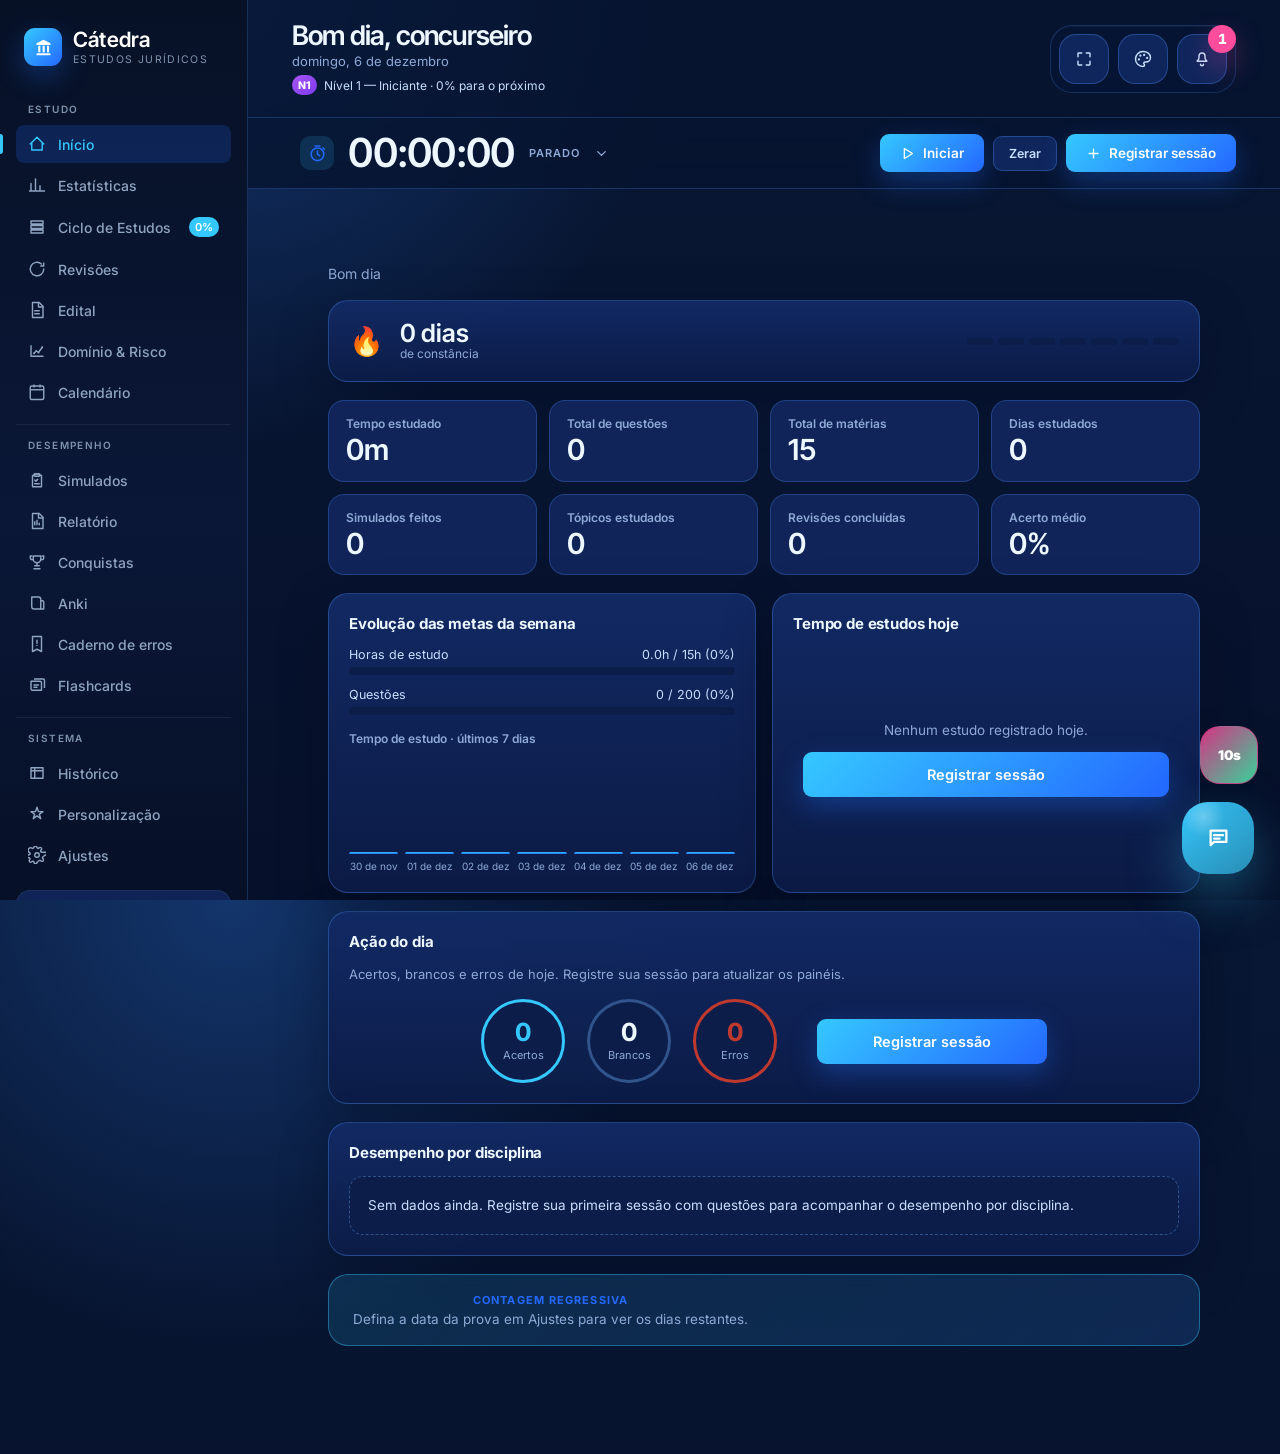
==== index.html @ c13c7d11 "Update index.html" ====
<!DOCTYPE html>
<html lang="pt-BR">
<head>
<meta charset="UTF-8">
<meta name="viewport" content="width=device-width, initial-scale=1.0">
<title>Cátedra · Plataforma de Estudos</title>
<link rel="preconnect" href="https://fonts.googleapis.com">
<link rel="preconnect" href="https://fonts.gstatic.com" crossorigin>
<link rel="stylesheet" href="https://fonts.googleapis.com/css2?family=Inter:ital,wght@0,400;0,500;0,600;0,700;1,400&family=Inter+Tight:ital,wght@0,500;0,600;0,700;1,500&display=swap">
  <style>
  /* ===== REDESIGN — paleta esmeralda + sidebar petróleo ===== */
:root{
  --emerald:#0c8a5b; --emerald-d:#0a7049; --emerald-soft:#e6f5ee; --emerald-ring:#bfe6d3;
  --primary:#0c8a5b; --primary-d:#0a7049; --primary-soft:#e6f5ee; --primary-ring:#bfe6d3;
  --accent:#d63384; --accent-soft:#fce4ef;
  --sidebar:#1a2332; --sidebar-2:#1f2c3f; --ink:#1a2332;
  --canvas:#f5f6f3; --surface:#ffffff; --surface-2:#fafaf8;
  --border:#e8e8e2; --border-2:#dcdcd4;
  --text:#14181f; --text-2:#4a5568; --text-3:#718096;
  --on-dark:#e8edf5; --on-dark-2:#8fa4c0; --on-dark-3:#7e93ae;
  --sh-sm:0 1px 3px rgba(14,20,30,.06),0 1px 2px rgba(14,20,30,.04);
  --sh-md:0 4px 12px rgba(14,20,30,.07),0 1px 4px rgba(14,20,30,.04);
  --sh-lg:0 8px 30px rgba(14,20,30,.09),0 2px 8px rgba(14,20,30,.05);
  --r:16px; --r-sm:12px; --r-xs:8px;
}
    :root{--emerald:#0c8a5b!important;--emerald-d:#0a7049!important;--emerald-soft:#e6f5ee!important;--emerald-ring:#bfe6d3!important;--sidebar:#1a2332!important;--sidebar-2:#1f2c3f!important;--ink:#1a2332!important;--canvas:#f5f6f3!important;--surface:#ffffff!important;--surface-2:#fafaf8!important;--border:#e8e8e2!important;--border-2:#dcdcd4!important;--text:#14181f!important;--text-2:#4a5568!important;--text-3:#718096!important;--on-dark:#e8edf5!important;--on-dark-2:#8fa4c0!important;--on-dark-3:#7e93ae!important;--topbar-bg:rgba(245,246,243,.92)!important;}
body{background:var(--canvas);}
.main{background:var(--canvas);}
.sidebar{background:#1a2332;background-image:radial-gradient(circle at 15% 0%,rgba(12,138,91,.14),transparent 50%);border-right:1px solid rgba(255,255,255,.05);width:252px;}
.topbar{background:rgba(245,246,243,.92);backdrop-filter:blur(16px);border-bottom:1px solid var(--border);padding:18px clamp(20px,3vw,40px);box-shadow:0 1px 0 rgba(0,0,0,.04);}
.greeting h2{font-size:clamp(18px,2.2vw,24px);color:var(--text);letter-spacing:-.02em;}
.greeting p{color:var(--text-3);font-size:12.5px;}
.dash-btn-pri,button[data-open-session],.btn-pri{background:linear-gradient(135deg,#0c8a5b,#0a7049);color:#fff;border:none;box-shadow:0 2px 8px rgba(12,138,91,.30);border-radius:10px;font-weight:600;transition:all .2s;}
.dash-btn-pri:hover,button[data-open-session]:hover{background:linear-gradient(135deg,#0a7049,#086038);box-shadow:0 4px 14px rgba(12,138,91,.40);transform:translateY(-1px);}
.nav-item.active{background:rgba(12,138,91,.18);color:#6ee8b4;}
.nav-item.active::before{background:#0c8a5b;}
.nav-item:hover{background:rgba(12,138,91,.12);color:#6ee8b4;}
.nav-badge{background:#0c8a5b;}
.kpis,.dash-kpis{display:grid;grid-template-columns:repeat(4,1fr);gap:12px;}
.kpi{background:#fff;border:1px solid var(--border);border-radius:14px;padding:18px 18px 16px;box-shadow:var(--sh-sm);transition:box-shadow .2s,transform .2s;position:relative;overflow:hidden;}
.kpi::before{content:'';position:absolute;top:0;left:0;right:0;height:3px;background:linear-gradient(90deg,#0c8a5b,#bfe6d3);border-radius:14px 14px 0 0;}
.kpi:hover{box-shadow:0 6px 20px rgba(14,20,30,.10);transform:translateY(-2px);}
.kpi .kc{color:#0c8a5b;background:#e6f5ee;border-radius:8px;padding:5px;width:30px;height:30px;}
.kpi .kv{font-size:28px;font-weight:700;color:var(--text);font-family:'Inter Tight',serif;line-height:1.1;margin-top:10px;}
.kpi .kl{font-size:11.5px;color:var(--text-3);margin-top:3px;font-weight:500;}
.dash-card{background:#fff;border:1px solid var(--border);border-radius:16px;box-shadow:var(--sh-sm);padding:22px;transition:box-shadow .2s;}
.dash-card:hover{box-shadow:0 4px 16px rgba(14,20,30,.09);}
.dash-h{font-size:14px;font-weight:600;color:var(--text);letter-spacing:-.01em;margin-bottom:14px;}
.dash-streak{background:linear-gradient(135deg,#0c8a5b 0%,#0a7049 100%);border:none;color:#fff;}
.strk-row{color:#fff;align-items:center;}
.strk-n{color:#fff;font-size:26px;font-family:'Inter Tight',serif;font-weight:600;}
.strk-l{color:rgba(255,255,255,.75);font-size:12px;}
.strk-fire{font-size:24px;}
.strk-dots i{background:rgba(255,255,255,.25);height:6px;border-radius:99px;}
.strk-dots i.on{background:#fff;}
.act-circ.ok,.act-circ.ok b{border-color:#0c8a5b;color:#0c8a5b;}
.act-circ.bad,.act-circ.bad b{border-color:#c53030;color:#c53030;}
.act-circ.neu,.act-circ.neu b{border-color:#718096;color:#718096;}
.exam-pill{background:#e6f5ee;color:#0a7049;border:1px solid #bfe6d3;font-weight:600;}
.icon-btn{border-radius:10px;border:1px solid var(--border);transition:all .15s;}
.icon-btn:hover{background:#e6f5ee;border-color:#bfe6d3;color:#0c8a5b;}
.perf-row{padding:12px 0;border-bottom:1px solid #f0f0ec;transition:background .15s;border-radius:8px;}
.perf-row:hover{background:var(--canvas);padding-left:8px;padding-right:8px;}
.perf-risk.ok{color:#0c8a5b;font-weight:600;background:#e6f5ee;padding:3px 8px;border-radius:6px;font-size:12px;}
.perf-risk.bad{color:#c53030;font-weight:600;background:#fff5f5;padding:3px 8px;border-radius:6px;font-size:12px;}
.perf-risk.neu{color:#b7791f;font-weight:600;background:#fffff0;padding:3px 8px;border-radius:6px;font-size:12px;}
.perf-head{font-size:10.5px;letter-spacing:.1em;text-transform:uppercase;color:var(--text-3);font-weight:600;padding:0 0 8px;border-bottom:2px solid var(--border);margin-bottom:4px;}
.dash-countdown{background:linear-gradient(135deg,#e6f5ee,#f0faf4);border:1px solid #bfe6d3;border-radius:16px;padding:20px 24px;}
.cd-days{font-family:'Inter Tight',serif;font-size:40px;font-weight:600;color:#0c8a5b;line-height:1;}
.cd-eyebrow{font-size:10px;letter-spacing:.14em;text-transform:uppercase;color:#0a7049;font-weight:600;}
.cd-lbl{color:var(--text-2);font-size:12px;}
.cd-exam{color:var(--text);font-size:14px;font-weight:600;margin-top:4px;}
.dash-hello h1{display:none;}
.dash-hello p{font-size:13px;color:var(--text-3);margin-bottom:4px;}
.dash-today button,.dash-action button{background:linear-gradient(135deg,#0c8a5b,#0a7049);color:#fff;border:none;border-radius:10px;font-weight:600;box-shadow:0 2px 8px rgba(12,138,91,.28);cursor:pointer;transition:all .2s;}
.dash-today button:hover,.dash-action button:hover{transform:translateY(-1px);box-shadow:0 5px 15px rgba(12,138,91,.38);}
.act-hint{font-size:12.5px;color:var(--text-3);margin-bottom:16px;line-height:1.5;}
.dash-root{display:flex;flex-direction:column;gap:16px;padding:clamp(16px,2.5vw,28px) clamp(16px,3vw,36px) 36px;max-width:1100px;}
.dash-central{display:grid;grid-template-columns:1fr 1fr;gap:16px;}
.brand-mark{background:linear-gradient(145deg,#0c8a5b,#0a7049);box-shadow:0 4px 16px rgba(12,138,91,.40);}
.rev.atrasado{border-left-color:#d97706;}
::selection{background:#bfe6d3;color:#0a7049;}
::-webkit-scrollbar{width:5px;height:5px;}
::-webkit-scrollbar-track{background:transparent;}
::-webkit-scrollbar-thumb{background:#dcdcd4;border-radius:99px;}
::-webkit-scrollbar-thumb:hover{background:#bfe6d3;}
*:focus-visible{outline:2px solid #0c8a5b;outline-offset:2px;}
@media(max-width:720px){.kpis,.dash-kpis{grid-template-columns:repeat(2,1fr);}.dash-central{grid-template-columns:1fr;}}
/* ===== fim do redesign ===== */
    </style>
<style>
  /* fontes carregadas via <link> no <head> (preconnect + display=swap) */
  /* === FIX: contraste de textos secundários (WCAG AA) === */
:root{ --text-3: #6a7079 !important; }
/* === fim do fix === */
  /* === FIX: separadores entre grupos da sidebar === */
.nav-label{
  margin-top: 10px;
  padding-top: 14px;
  border-top: 1px solid rgba(255,255,255,.07);
}
.nav-label:first-child{
  margin-top: 0;
  padding-top: 7px;
  border-top: none;          /* o primeiro grupo não precisa de linha acima */
}
/* === fim do fix === */
  /* === FIX: suavizar tom de "atrasado" (vermelho -> âmbar) === */
.rev.overdue{ border-left-color: var(--amber) !important; }
/* === fim do fix === */
/* === FIX: header responsivo (mobile) === */
@media (max-width: 820px){
  .topbar{ flex-wrap: wrap; gap: 12px; align-items: flex-start; }
  .greeting{ flex: 1 1 auto; min-width: 0; }
}
@media (max-width: 560px){
  .topbar{ padding: 14px 16px; }
  .greeting h2{ font-size: 20px; line-height: 1.15; }
  .greeting p{ font-size: 12px; }
  .topbar-actions{ width: 100%; justify-content: flex-start; gap: 8px; }
  #quick-log{ flex: 1 1 100%; justify-content: center; order: 5; }
}
/* === fim do fix === */
  /* === FIX: cards KPI em telas estreitas === */
@media (max-width: 420px){
  .kpis{ gap: 10px; }
  .kpi{ padding: 14px 14px; }
  .kpi .kv{ font-size: 24px; }            /* número não estoura mais a coluna */
  .kpi .kc{ width: 26px; height: 26px; margin-bottom: 9px; }
}
/* opcional: 1 coluna em telas mínimas, se preferir cards maiores */
@media (max-width: 340px){
  .kpis{ grid-template-columns: 1fr; }
}
/* === fim do fix === */
  /* === FIX: suavizar valores zerados nos cards de resumo === */
  .stat .sv[data-empty="true"], .kpi .kv[data-empty="true"]{ color: var(--text-3); font-weight: 500; }
  /* === fim do fix === */
  :root{
    --ink:#0e1116;
    --sidebar:#11151b;
    --sidebar-2:#171c24;
    --canvas:#f6f7f5;
    --surface:#ffffff;
    --surface-2:#fbfbfa;
    --border:#e9e9e4;
    --border-2:#deded6;
    --text:#16191e;
    --text-2:#5d6470;
    --text-3:#9aa0a8;
    --on-dark:#eef0f2;
    --on-dark-2:#9aa3b0;
    --on-dark-3:#8a93a3;
    --emerald:#0c8a5b;
    --emerald-d:#0a7049;
    --emerald-soft:#e6f5ee;
    --emerald-ring:#bfe6d3;
    --brass:#b08433;
    --brass-soft:#f6efe1;
    --amber:#c2790c;
    --amber-soft:#fbf1df;
    --red:#c0392f;
    --red-soft:#fbeceb;
    --purple:#6b4fbb;
    --purple-soft:#efeaf9;
    --topbar-bg:rgba(246,247,245,.82);
    --r:18px;--r-sm:12px;--r-xs:9px;
    --sh-sm:0 1px 2px rgba(16,22,30,.04),0 1px 3px rgba(16,22,30,.05);
    --sh-md:0 2px 6px rgba(16,22,30,.05),0 8px 24px rgba(16,22,30,.06);
    --sh-lg:0 4px 12px rgba(16,22,30,.06),0 18px 48px rgba(16,22,30,.10);
  }
  *{box-sizing:border-box;margin:0;padding:0;}
  html,body{height:100%;}
  body{
    font-family:'Inter',sans-serif;background:var(--canvas);color:var(--text);
    -webkit-font-smoothing:antialiased;text-rendering:optimizeLegibility;
    display:flex;min-height:100vh;transition:background .3s,color .3s;
  }
  .serif{font-family:'Inter Tight',serif;}
  ::selection{background:var(--emerald-ring);}

  /* ====== SIDEBAR ====== */
  .sidebar{
    width:248px;flex-shrink:0;background:var(--sidebar);color:var(--on-dark);
    display:flex;flex-direction:column;padding:22px 16px;position:sticky;top:0;height:100vh;
    background-image:radial-gradient(circle at 20% 0%,rgba(12,138,91,.10),transparent 45%);transition:background .3s;overflow-y:auto;
  }
  .brand{display:flex;align-items:center;gap:11px;padding:6px 8px 22px;}
  .brand-mark{width:38px;height:38px;border-radius:11px;background:linear-gradient(145deg,var(--emerald),var(--emerald-d));
    display:flex;align-items:center;justify-content:center;box-shadow:0 4px 14px rgba(12,138,91,.35);flex-shrink:0;}
  .brand-mark svg{width:21px;height:21px;}
  .brand-txt h1{font-family:'Inter Tight',serif;font-size:21px;font-weight:600;letter-spacing:.01em;line-height:1;color:#fff;}
  .brand-txt p{font-size:10.5px;color:var(--on-dark-3);letter-spacing:.13em;text-transform:uppercase;margin-top:3px;}

  .nav{display:flex;flex-direction:column;gap:3px;margin-top:8px;}
  .nav-label{font-size:10px;letter-spacing:.14em;text-transform:uppercase;color:var(--on-dark-3);padding:14px 12px 7px;font-weight:600;}
  .nav-item{display:flex;align-items:center;gap:12px;padding:10px 12px;border-radius:10px;color:var(--on-dark-2);
    font-size:14px;font-weight:500;cursor:pointer;transition:all .16s;border:none;background:none;font-family:inherit;text-align:left;width:100%;position:relative;}
  .nav-item svg{width:18px;height:18px;stroke-width:1.9;flex-shrink:0;}
  .nav-item:hover{background:var(--sidebar-2);color:var(--on-dark);}
  .nav-item.active{background:var(--sidebar-2);color:#fff;}
  .nav-item.active::before{content:"";position:absolute;left:-16px;top:9px;bottom:9px;width:3px;border-radius:0 3px 3px 0;background:var(--emerald);}
  .nav-badge{margin-left:auto;background:var(--emerald);color:#fff;font-size:11px;font-weight:600;min-width:20px;height:20px;border-radius:99px;display:flex;align-items:center;justify-content:center;padding:0 6px;}

  .side-foot{margin-top:auto;padding-top:16px;}
  .streak-card{background:var(--sidebar-2);border:1px solid rgba(255,255,255,.06);border-radius:14px;padding:14px 15px;}
  .streak-card .row{display:flex;align-items:center;gap:9px;}
  .streak-card .fire{font-size:19px;}
  .streak-card .n{font-family:'Inter Tight',serif;font-size:26px;font-weight:600;line-height:1;color:#fff;}
  .streak-card .lbl{font-size:11px;color:var(--on-dark-2);margin-top:1px;}
  .streak-dots{display:flex;gap:4px;margin-top:11px;}
  .streak-dots i{flex:1;height:5px;border-radius:99px;background:rgba(255,255,255,.10);}
  .streak-dots i.on{background:var(--emerald);}

  /* ====== MAIN ====== */
  .main{flex:1;min-width:0;display:flex;flex-direction:column;}
  .topbar{display:flex;align-items:center;justify-content:space-between;gap:18px;
    padding:22px clamp(20px,3.5vw,44px);position:sticky;top:0;z-index:20;
    background:var(--topbar-bg);backdrop-filter:blur(12px);border-bottom:1px solid var(--border);transition:background .3s;}
  .greeting h2{font-family:'Inter Tight',serif;font-size:clamp(20px,2.6vw,27px);font-weight:600;letter-spacing:-.01em;line-height:1.05;}
  .greeting p{font-size:13px;color:var(--text-3);margin-top:3px;}
  .topbar-actions{display:flex;gap:9px;align-items:center;flex-wrap:wrap;justify-content:flex-end;}
  .exam-pill{font-size:12px;font-weight:600;background:var(--emerald-soft);color:var(--emerald-d);padding:8px 13px;border-radius:99px;border:1px solid var(--emerald-ring);white-space:nowrap;}
  .icon-btn{background:var(--surface);border:1px solid var(--border-2);color:var(--text-2);width:38px;height:38px;border-radius:11px;display:flex;align-items:center;justify-content:center;}
  .icon-btn:hover{color:var(--text);border-color:var(--text-3);}
  .icon-btn svg{width:18px;height:18px;stroke-width:1.9;}
  .menu-btn{display:none;}

  .content{padding:clamp(20px,3.5vw,44px);max-width:1240px;width:100%;}
  .view{display:none;animation:rise .4s cubic-bezier(.2,.7,.3,1);}
  .view.active{display:block;}
  @keyframes rise{from{opacity:0;transform:translateY(10px);}to{opacity:1;transform:none;}}

  /* cards */
  .card{background:var(--surface);border:1px solid var(--border);border-radius:var(--r);padding:22px;box-shadow:var(--sh-sm);transition:background .3s,border-color .3s;}
  .card-h{display:flex;align-items:center;justify-content:space-between;gap:12px;margin-bottom:18px;}
  .card-h h3{font-size:14px;font-weight:600;letter-spacing:-.01em;display:flex;align-items:center;gap:9px;}
  .card-h .ico{width:26px;height:26px;border-radius:8px;background:var(--emerald-soft);color:var(--emerald-d);display:flex;align-items:center;justify-content:center;flex-shrink:0;}
  .card-h .ico svg{width:15px;height:15px;stroke-width:2;}
  .card-h .hint{font-size:12px;color:var(--text-3);}

  .grid{display:grid;gap:16px;}
  .g-hero{grid-template-columns:1.15fr .85fr;}
  .g-2{grid-template-columns:1fr 1fr;}
  .g-3{grid-template-columns:repeat(3,1fr);}
  @media(max-width:880px){.g-hero,.g-2,.g-3{grid-template-columns:1fr;}}

  /* hero stat strip */
  .kpis{display:grid;grid-template-columns:repeat(auto-fit,minmax(160px,1fr));gap:13px;margin-bottom:16px;}
  @media(max-width:760px){.kpis{grid-template-columns:1fr 1fr;}}
  .kpi{background:var(--surface);border:1px solid var(--border);border-radius:var(--r);padding:18px 19px;box-shadow:var(--sh-sm);position:relative;overflow:hidden;transition:background .3s,border-color .3s;}
  .kpi::after{content:"";position:absolute;right:-22px;top:-22px;width:70px;height:70px;border-radius:50%;background:var(--accent-bg,var(--emerald-soft));opacity:.5;}
  .kpi .kc{width:30px;height:30px;border-radius:9px;display:flex;align-items:center;justify-content:center;margin-bottom:12px;position:relative;z-index:1;}
  .kpi .kc svg{width:16px;height:16px;stroke-width:2;}
  .kpi .kv{font-family:'Inter Tight',serif;font-size:30px;font-weight:600;letter-spacing:-.01em;line-height:1;position:relative;z-index:1;}
  .kpi .kl{font-size:12.5px;color:var(--text-3);margin-top:6px;position:relative;z-index:1;}

  /* countdown */
  .countdown{display:flex;align-items:center;gap:20px;}
  .cd-num{font-family:'Inter Tight',serif;font-size:58px;font-weight:600;line-height:1;letter-spacing:-.02em;color:var(--emerald-d);}
  .cd-meta .l{font-size:11px;text-transform:uppercase;letter-spacing:.08em;color:var(--text-3);}
  .cd-meta .n2{font-size:17px;font-weight:600;margin-top:3px;}
  .cd-meta .d2{font-size:12.5px;color:var(--text-3);margin-top:2px;}

  /* weekly goals */
  .goal{margin-bottom:17px;}
  .goal:last-child{margin-bottom:2px;}
  .goal .gh{display:flex;justify-content:space-between;align-items:baseline;font-size:12.5px;margin-bottom:8px;}
  .goal .gh .gl{color:var(--text-2);font-weight:600;}
  .goal .gh .gv{color:var(--text-3);font-variant-numeric:tabular-nums;}
  .goal .gbar{height:10px;border-radius:99px;background:var(--surface-2);border:1px solid var(--border);overflow:hidden;}
  .goal .gbar i{display:block;height:100%;border-radius:99px;transition:width .6s cubic-bezier(.3,.8,.3,1);}

  /* heatmap */
  .heatmap{display:flex;flex-wrap:wrap;gap:4px;}
  .heatmap i{width:14px;height:14px;border-radius:3px;border:1px solid var(--border);display:block;}
  .heat-legend{display:flex;align-items:center;gap:6px;justify-content:flex-end;margin-top:13px;font-size:11px;color:var(--text-3);}
  .heat-legend i{width:12px;height:12px;border-radius:3px;border:1px solid var(--border);display:inline-block;}

  /* progress ring */
  .ring-card{display:flex;flex-direction:column;align-items:center;justify-content:center;text-align:center;}
  .ring-wrap{position:relative;width:168px;height:168px;margin:6px 0 4px;}
  .ring-wrap svg{transform:rotate(-90deg);}
  .ring-bg{stroke:var(--border-2);}
  .ring-fg{stroke:url(#ringgrad);stroke-linecap:round;transition:stroke-dashoffset .7s cubic-bezier(.3,.8,.3,1);}
  .ring-mid{position:absolute;inset:0;display:flex;flex-direction:column;align-items:center;justify-content:center;}
  .ring-mid .big{font-family:'Inter Tight',serif;font-size:42px;font-weight:600;line-height:1;letter-spacing:-.02em;}
  .ring-mid .sm{font-size:11.5px;color:var(--text-3);text-transform:uppercase;letter-spacing:.08em;margin-top:4px;}
  .ring-cap{font-size:13px;color:var(--text-2);margin-top:4px;}
  .ring-cap b{color:var(--emerald-d);font-weight:600;}

  /* mini blocks (dashboard) */
  .mini-blk{display:flex;align-items:center;gap:11px;padding:10px 0;border-bottom:1px solid var(--border);}
  .mini-blk:last-child{border-bottom:none;}
  .mini-dot{width:22px;height:22px;border-radius:7px;border:1.6px solid var(--border-2);flex-shrink:0;display:flex;align-items:center;justify-content:center;cursor:pointer;transition:all .16s;}
  .mini-dot.on{background:var(--emerald);border-color:var(--emerald);}
  .mini-dot svg{width:11px;height:11px;stroke:#fff;stroke-width:3;fill:none;stroke-dasharray:18;stroke-dashoffset:18;transition:stroke-dashoffset .25s;}
  .mini-dot.on svg{stroke-dashoffset:0;}
  .mini-tx{flex:1;min-width:0;}
  .mini-tx .t{font-size:13.5px;font-weight:600;}
  .mini-blk.on .mini-tx .t{color:var(--text-3);}
  .mini-tx .s{font-size:11.5px;color:var(--text-3);}
  .mini-tag{font-size:10px;font-weight:600;color:var(--text-3);background:var(--surface-2);border:1px solid var(--border);padding:2px 8px;border-radius:99px;flex-shrink:0;}

  /* week selector */
  .week{display:flex;gap:7px;margin-bottom:18px;}
  .day{flex:1;border:1px solid var(--border);background:var(--surface);border-radius:var(--r-sm);padding:13px 6px 10px;cursor:pointer;transition:all .18s;text-align:center;position:relative;box-shadow:var(--sh-sm);}
  .day:hover{border-color:var(--border-2);transform:translateY(-2px);box-shadow:var(--sh-md);}
  .day.active{background:var(--ink);border-color:var(--ink);box-shadow:var(--sh-md);}
  .day.active .dn{color:#fff;}.day.active .dd{color:rgba(255,255,255,.55);}
  .dn{font-size:13px;font-weight:700;}
  .dd{font-size:10px;color:var(--text-3);margin-top:2px;font-weight:500;}
  .dbar{height:3px;border-radius:99px;background:var(--border);margin-top:9px;overflow:hidden;}
  .dbar i{display:block;height:100%;width:0;background:var(--emerald);transition:width .5s;}
  .day.active .dbar{background:rgba(255,255,255,.2);}
  .day.done::after{content:"";position:absolute;top:8px;right:8px;width:6px;height:6px;border-radius:99px;background:var(--emerald);}

  /* full blocks */
  .blk{display:flex;align-items:center;gap:14px;background:var(--surface);border:1px solid var(--border);border-radius:var(--r-sm);padding:15px 18px;margin-bottom:9px;cursor:pointer;transition:all .18s;box-shadow:var(--sh-sm);}
  .blk:hover{border-color:var(--border-2);transform:translateX(3px);}
  .blk.on{background:var(--emerald-soft);border-color:var(--emerald-ring);}
  .blk.feat{border-color:var(--emerald);box-shadow:0 0 0 1px var(--emerald),var(--sh-sm);}
  .blk.feat.on{box-shadow:var(--sh-sm);border-color:var(--emerald-ring);}
  .cbox{flex-shrink:0;width:24px;height:24px;border-radius:8px;border:1.7px solid var(--border-2);background:var(--canvas);display:flex;align-items:center;justify-content:center;transition:all .18s;}
  .blk.on .cbox{background:var(--emerald);border-color:var(--emerald);}
  .cbox svg{width:13px;height:13px;stroke:#fff;stroke-width:3;fill:none;stroke-linecap:round;stroke-linejoin:round;stroke-dasharray:18;stroke-dashoffset:18;transition:stroke-dashoffset .25s;}
  .blk.on .cbox svg{stroke-dashoffset:0;}
  .blk-m{flex:1;min-width:0;}
  .blk-top{display:flex;align-items:center;gap:8px;}
  .blk-tag{font-size:10.5px;font-weight:600;color:var(--text-3);letter-spacing:.02em;}
  .blk-badge{font-size:9.5px;font-weight:700;color:var(--emerald-d);background:var(--emerald-soft);padding:2px 7px;border-radius:6px;letter-spacing:.03em;text-transform:uppercase;}
  .blk-t{font-size:15px;font-weight:600;letter-spacing:-.01em;margin-top:2px;}
  .blk.on .blk-t{color:var(--emerald-d);}
  .blk-d{font-size:12.5px;color:var(--text-3);margin-top:1px;}

  .sec-label{display:flex;align-items:center;gap:11px;margin:22px 2px 13px;}
  .sec-label span{font-size:11px;font-weight:700;color:var(--text-3);text-transform:uppercase;letter-spacing:.1em;}
  .sec-label .rule{flex:1;height:1px;background:var(--border);}

  /* timer */
  .timer-display{font-family:'Inter Tight',serif;font-size:clamp(48px,8vw,76px);font-weight:500;letter-spacing:-.02em;line-height:1;font-variant-numeric:tabular-nums;text-align:center;margin:8px 0 4px;}
  .timer-state{text-align:center;font-size:12px;color:var(--text-3);text-transform:uppercase;letter-spacing:.1em;margin-bottom:22px;}
  .timer-btns{display:flex;gap:10px;justify-content:center;}

  /* form */
  .form-grid{display:grid;grid-template-columns:1fr 1fr;gap:13px;}
  @media(max-width:560px){.form-grid{grid-template-columns:1fr;}}
  .field label{display:block;font-size:11px;font-weight:600;color:var(--text-3);margin-bottom:6px;text-transform:uppercase;letter-spacing:.05em;}
  .field input,.field select{width:100%;font-family:inherit;font-size:14px;color:var(--text);background:var(--surface-2);border:1px solid var(--border-2);border-radius:10px;padding:11px 13px;transition:all .16s;}
  .field input:focus,.field select:focus{outline:none;border-color:var(--emerald);background:var(--surface);box-shadow:0 0 0 3px var(--emerald-soft);}

  /* buttons */
  button{font-family:inherit;cursor:pointer;transition:all .16s;font-weight:600;}
  .btn{background:var(--emerald);color:#fff;border:none;padding:11px 20px;border-radius:11px;font-size:13.5px;box-shadow:0 2px 8px rgba(12,138,91,.25);display:inline-flex;align-items:center;gap:8px;}
  .btn:hover{background:var(--emerald-d);transform:translateY(-1px);box-shadow:0 4px 14px rgba(12,138,91,.32);}
  .btn:disabled{background:var(--border-2);color:var(--text-3);cursor:not-allowed;box-shadow:none;transform:none;}
  .btn svg{width:15px;height:15px;stroke-width:2.2;}
  .btn-ghost{background:var(--surface);color:var(--text-2);border:1px solid var(--border-2);padding:11px 18px;border-radius:11px;font-size:13.5px;}
  .btn-ghost:hover{color:var(--text);border-color:var(--text-3);background:var(--surface-2);}
  .btn-dark{background:var(--ink);color:#fff;border:none;padding:11px 20px;border-radius:11px;font-size:13.5px;}
  .btn-dark:hover{transform:translateY(-1px);box-shadow:var(--sh-md);}
  .btn-sm{padding:9px 15px;font-size:12.5px;}

  /* revisions */
  .rev{display:flex;align-items:center;gap:14px;background:var(--surface);border:1px solid var(--border);border-radius:var(--r-sm);padding:14px 17px;margin-bottom:9px;box-shadow:var(--sh-sm);transition:all .16s;}
  .rev.overdue{border-left:3px solid var(--red);}
  .rev.today{border-left:3px solid var(--amber);}
  .rev.done{opacity:.45;}
  .rev-m{flex:1;min-width:0;}
  .rev-t{font-size:14px;font-weight:600;}
  .rev-s{font-size:12px;color:var(--text-3);margin-top:1px;}
  .chip{font-size:10px;font-weight:700;padding:3px 9px;border-radius:99px;flex-shrink:0;text-transform:uppercase;letter-spacing:.04em;}
  .chip.red{background:var(--red-soft);color:var(--red);}
  .chip.amber{background:var(--amber-soft);color:var(--amber);}
  .chip.gray{background:var(--surface-2);color:var(--text-3);border:1px solid var(--border);}
  .rev .do{background:var(--emerald);color:#fff;border:none;border-radius:9px;padding:8px 14px;font-size:12.5px;flex-shrink:0;}
  .rev .do:hover{background:var(--emerald-d);}

  /* charts */
  .barrow{display:flex;align-items:center;gap:12px;margin-bottom:11px;}
  .barrow .bl{font-size:12.5px;color:var(--text-2);width:135px;flex-shrink:0;white-space:nowrap;overflow:hidden;text-overflow:ellipsis;}
  .barrow .bt{flex:1;height:24px;background:var(--surface-2);border-radius:7px;overflow:hidden;border:1px solid var(--border);}
  .barrow .bt i{display:block;height:100%;border-radius:7px;transition:width .6s cubic-bezier(.3,.8,.3,1);}
  .barrow .bv{font-size:12.5px;font-weight:600;color:var(--text-2);width:58px;text-align:right;flex-shrink:0;font-variant-numeric:tabular-nums;}
  .area-chart{width:100%;height:170px;}

  /* table */
  .htable{width:100%;border-collapse:collapse;font-size:13px;}
  .htable th{text-align:left;font-size:10.5px;font-weight:600;color:var(--text-3);text-transform:uppercase;letter-spacing:.05em;padding:10px 12px;border-bottom:1px solid var(--border-2);}
  .htable td{padding:12px;border-bottom:1px solid var(--border);color:var(--text-2);}
  .htable tr:hover td{background:var(--surface-2);}
  .htable .del{color:var(--red);cursor:pointer;font-weight:600;font-size:12px;border:none;background:none;}
  .htable .num{font-variant-numeric:tabular-nums;}
  .htable .muted td{opacity:.5;}
  .pill-cat{font-size:11px;font-weight:600;padding:2px 9px;border-radius:99px;}

  /* edit mode */
  .edit-row{display:flex;align-items:center;gap:11px;background:var(--surface);border:1px dashed var(--border-2);border-radius:var(--r-sm);padding:11px 14px;margin-bottom:9px;animation:rise .25s ease;}
  .edit-row .ef{flex:1;display:flex;flex-direction:column;gap:6px;min-width:0;}
  .edit-row input{font-family:inherit;border:1px solid transparent;background:var(--surface-2);border-radius:8px;padding:8px 10px;font-size:14px;color:var(--text);transition:all .15s;width:100%;}
  .edit-row input:focus{outline:none;border-color:var(--emerald);background:var(--surface);box-shadow:0 0 0 3px var(--emerald-soft);}
  .edit-row .et{font-weight:600;}
  .edit-row .ed{font-size:12.5px;color:var(--text-2);}
  .edit-row .grip{color:var(--text-3);flex-shrink:0;font-size:15px;cursor:default;}
  .rm-blk{flex-shrink:0;width:32px;height:32px;border-radius:8px;border:1px solid var(--border-2);background:var(--surface);color:var(--red);font-size:14px;display:flex;align-items:center;justify-content:center;}
  .rm-blk:hover{background:var(--red-soft);border-color:var(--red);}
  .add-blk{width:100%;border:1px dashed var(--border-2);background:var(--surface-2);color:var(--text-2);border-radius:var(--r-sm);padding:12px;font-size:13px;margin-bottom:9px;transition:all .15s;display:flex;align-items:center;justify-content:center;gap:7px;}
  .add-blk:hover{border-color:var(--emerald);color:var(--emerald-d);background:var(--emerald-soft);}
  .btn-ghost.editing{border-color:var(--emerald);color:var(--emerald-d);background:var(--emerald-soft);}
  .edit-note{font-size:12px;color:var(--text-3);margin:2px 2px 12px;display:flex;align-items:center;gap:7px;}

  /* fila rotativa */
  .q-item{display:flex;align-items:center;gap:12px;background:var(--surface-2);border:1px dashed var(--border-2);border-radius:var(--r-sm);padding:10px 15px;margin-bottom:7px;opacity:.88;transition:all .18s;animation:rise .25s ease;}
  .q-item.next{border-style:solid;border-color:var(--emerald);background:var(--emerald-soft);opacity:1;}
  .q-num{width:22px;height:22px;border-radius:50%;background:var(--surface);border:1px solid var(--border-2);font-size:11px;font-weight:700;color:var(--text-3);display:flex;align-items:center;justify-content:center;flex-shrink:0;}
  .q-item.next .q-num{background:var(--emerald);color:#fff;border-color:var(--emerald);}
  .q-tx{min-width:0;flex:1;}
  .q-tx .t{font-size:13.5px;font-weight:600;color:var(--text);}
  .q-tx .s{font-size:11px;color:var(--text-3);margin-top:1px;}
  .q-chip{flex-shrink:0;font-size:9.5px;font-weight:700;text-transform:uppercase;letter-spacing:.04em;color:var(--emerald-d);background:var(--surface);border:1px solid var(--emerald);padding:2px 8px;border-radius:99px;}
  .q-mv{flex-shrink:0;width:26px;height:26px;border-radius:7px;border:1px solid var(--border-2);background:var(--surface);color:var(--text-2);font-size:12px;display:flex;align-items:center;justify-content:center;cursor:pointer;}
  .q-mv:hover{border-color:var(--emerald);color:var(--emerald-d);}
  .dt-item{display:flex;align-items:center;gap:11px;padding:8px 4px;border-bottom:1px solid var(--border);font-size:13px;color:var(--text-3);}
  .dt-item:last-child{border-bottom:none;}
  .dt-item .t{flex:1;min-width:0;color:var(--text-3);}
  .dt-undo{flex-shrink:0;font-size:11px;font-weight:600;color:var(--text-2);background:var(--surface-2);border:1px solid var(--border-2);border-radius:7px;padding:3px 9px;cursor:pointer;}
  .dt-undo:hover{border-color:var(--amber);color:var(--amber);}
  .rot-toggle{flex-shrink:0;font-size:10px;font-weight:700;letter-spacing:.03em;border-radius:7px;padding:5px 8px;border:1px solid var(--border-2);background:var(--surface);color:var(--text-3);cursor:pointer;}
  .rot-toggle.on{border-color:var(--emerald);color:var(--emerald-d);background:var(--emerald-soft);}
  .blk.rot-out{opacity:0;transform:translateX(26px);transition:all .45s ease;}
  /* subchecks por tarefa */
  .blk-subs{margin-top:9px;display:flex;flex-direction:column;gap:3px;}
  .sub-chk{display:flex;align-items:center;gap:8px;font-size:12.5px;color:var(--text-2);cursor:pointer;padding:2px 0;}
  .sub-chk input{accent-color:var(--emerald);width:14px;height:14px;cursor:pointer;flex-shrink:0;margin:0;}
  .sub-chk.on span{color:var(--text-3);}
  .blk-sub-prog{font-size:10px;font-weight:700;color:var(--text-3);text-transform:uppercase;letter-spacing:.06em;margin-top:3px;}
  /* anotação por tarefa */
  .blk-extra{margin-top:8px;display:flex;gap:7px;align-items:center;}
  .blk-note-btn{font-size:11px;font-weight:600;color:var(--text-3);background:var(--surface-2);border:1px solid var(--border-2);border-radius:7px;padding:4px 9px;cursor:pointer;}
  .blk-note-btn.has{color:var(--emerald-d);border-color:var(--emerald);background:var(--emerald-soft);}
  .blk-note{margin-top:8px;}
  .blk-note textarea{width:100%;min-height:62px;font-family:inherit;font-size:12.5px;color:var(--text);background:var(--surface-2);border:1px solid var(--border-2);border-radius:9px;padding:9px 10px;resize:vertical;}
  .blk-note textarea:focus{outline:none;border-color:var(--emerald);box-shadow:0 0 0 3px var(--emerald-soft);}
  .blk-note-actions{display:flex;gap:7px;flex-wrap:wrap;margin-top:7px;}
  .blk-note-actions button{font-size:11px;font-weight:600;border-radius:7px;padding:5px 10px;border:1px solid var(--border-2);background:var(--surface);color:var(--text-2);cursor:pointer;}
  .blk-note-actions button:hover{border-color:var(--emerald);color:var(--emerald-d);}
  .edit-row input.inv{border-color:var(--red)!important;box-shadow:0 0 0 3px var(--red-soft)!important;}
  /* cadastro inteligente */
  .atv-days{display:flex;gap:6px;flex-wrap:wrap;}
  .day-tgl{width:44px;padding:7px 0;border-radius:8px;border:1px solid var(--border-2);background:var(--surface);color:var(--text-2);font-size:11.5px;font-weight:600;cursor:pointer;text-align:center;}
  .day-tgl.on{border-color:var(--emerald);background:var(--emerald-soft);color:var(--emerald-d);}
  .blk-badge.pri-high{color:var(--red);background:var(--red-soft);}
  .blk-badge.pri-medium{color:var(--amber);background:var(--amber-soft);}
  .blk-badge.pri-low{color:var(--text-3);background:var(--surface-2);}
  .field select,.field textarea{width:100%;font-family:inherit;font-size:13.5px;color:var(--text);background:var(--surface-2);border:1px solid var(--border-2);border-radius:8px;padding:9px 10px;}
  /* ===== layout Fase 1 · "Hoje" ===== */
  .hoje-head{display:flex;align-items:flex-end;justify-content:space-between;gap:20px;margin-bottom:18px;flex-wrap:wrap;}
  .hoje-title{font-size:30px;font-weight:700;letter-spacing:-.03em;line-height:1;}
  .hoje-date{font-size:13px;color:var(--text-3);margin-top:5px;text-transform:capitalize;}
  .hoje-prog{flex:1;max-width:320px;min-width:200px;}
  .hoje-count{font-size:13px;font-weight:600;color:var(--text-2);margin-bottom:6px;text-align:right;}
  .hoje-bar{height:7px;border-radius:99px;background:var(--surface-2);border:1px solid var(--border);overflow:hidden;}
  .hoje-bar i{display:block;height:100%;background:var(--emerald);border-radius:99px;transition:width .35s ease;}
  .hoje-pct{display:block;text-align:right;margin-top:5px;}
  .cycle-now{position:relative;margin-bottom:4px;}
  .cycle-now-tag{position:absolute;top:-8px;left:14px;z-index:1;font-size:9.5px;font-weight:800;letter-spacing:.09em;color:#fff;background:var(--emerald);padding:2px 9px;border-radius:99px;}
  .cycle-now .blk{border:1.5px solid var(--emerald)!important;padding-top:20px;}
  .cycle-next{display:flex;align-items:center;gap:10px;padding:10px 15px;margin-bottom:10px;border:1px dashed var(--border-2);border-radius:var(--r-sm);background:var(--surface-2);}
  .cycle-next .nx-lab{font-size:9.5px;font-weight:800;letter-spacing:.09em;text-transform:uppercase;color:var(--text-3);flex-shrink:0;}
  .cycle-next .nx-t{font-size:13px;font-weight:600;color:var(--text-2);min-width:0;}
  .cycle-done-btn{width:100%;justify-content:center;padding:13px!important;font-size:14px!important;margin-bottom:12px;}
  .q-details{margin-bottom:10px;}
  .q-details summary{cursor:pointer;font-size:12px;font-weight:700;color:var(--text-3);text-transform:uppercase;letter-spacing:.07em;padding:8px 2px;list-style:none;}
  .q-details summary::before{content:'▸ ';}
  .q-details[open] summary::before{content:'▾ ';}
  /* fase 2 · edital verticalizado */
  .cfg-tgl{display:flex;align-items:center;gap:8px;font-size:13px;font-weight:600;color:var(--text-2);cursor:pointer;}
  .cfg-tgl input{accent-color:var(--emerald);width:15px;height:15px;cursor:pointer;}
  .st-chip{flex-shrink:0;font-size:10px;font-weight:700;text-transform:uppercase;letter-spacing:.04em;border:none;border-radius:99px;padding:3px 10px;cursor:pointer;}
  .ted{flex-shrink:0;border:none;background:none;cursor:pointer;font-size:13px;opacity:.55;}
  .ted:hover{opacity:1;}
  .topic-edit-panel{flex-basis:100%;display:flex;gap:8px;flex-wrap:wrap;padding:8px 0 4px 26px;}
  .topic-edit-panel input{flex:1;min-width:180px;border:1px solid var(--border-2);border-radius:7px;padding:6px 9px;font-size:12.5px;background:var(--surface-2);color:var(--text);font-family:inherit;}
  .blk-edmeta{margin-top:6px;font-size:11.5px;color:var(--text-3);display:flex;align-items:center;gap:5px;flex-wrap:wrap;}
  .blk-edmeta b{color:var(--text-2);font-weight:600;}
  .empty{text-align:center;padding:34px;color:var(--text-3);font-size:13px;}
  .tip{display:flex;gap:13px;background:linear-gradient(135deg,var(--emerald-soft),var(--surface-2));border:1px solid var(--emerald-ring);border-radius:var(--r-sm);padding:16px 18px;margin-top:16px;}
  .tip .d{width:5px;border-radius:99px;background:var(--emerald);flex-shrink:0;}
  .tip p{font-size:13px;color:var(--text-2);line-height:1.55;}
  .tip b{color:var(--text);font-weight:600;}

  /* theme picker */
  .theme-grid{display:grid;grid-template-columns:repeat(auto-fill,minmax(150px,1fr));gap:12px;}
  @media(max-width:520px){.theme-grid{grid-template-columns:1fr 1fr;}}
  .theme-card{border:1.5px solid var(--border-2);border-radius:var(--r-sm);padding:14px;cursor:pointer;transition:all .16s;background:var(--surface);text-align:left;font-family:inherit;}
  .theme-card:hover{border-color:var(--text-3);transform:translateY(-2px);}
  .theme-card.sel{border-color:var(--emerald);box-shadow:0 0 0 3px var(--emerald-soft);}
  .theme-sw{display:flex;gap:6px;margin-bottom:10px;}
  .theme-sw i{width:30px;height:30px;border-radius:8px;border:1px solid rgba(0,0,0,.10);}
  .theme-card .tn{font-size:13.5px;font-weight:600;color:var(--text);display:flex;align-items:center;gap:7px;}
  .theme-card .td{font-size:11.5px;color:var(--text-3);margin-top:2px;}
  .theme-card .selmark{margin-left:auto;color:var(--emerald);font-size:13px;}

  /* abas do edital por matéria */
  .ed-tabs{display:flex;gap:8px;flex-wrap:wrap;margin:0 0 16px;}
  .ed-tab{display:flex;align-items:center;gap:8px;border:1px solid var(--border-2);background:var(--surface);color:var(--text-2);border-radius:999px;padding:9px 13px;font-size:12.5px;box-shadow:var(--sh-sm);}
  .ed-tab:hover{color:var(--text);border-color:var(--text-3);background:var(--surface-2);transform:translateY(-1px);}
  .ed-tab.active{background:var(--ink);border-color:var(--ink);color:#fff;}
  .ed-tab-dot{width:9px;height:9px;border-radius:3px;flex-shrink:0;background:var(--emerald);}
  .ed-tab-count{font-size:10.5px;font-weight:700;background:var(--surface-2);border:1px solid var(--border);color:var(--text-3);padding:2px 7px;border-radius:99px;}
  .ed-tab.active .ed-tab-count{background:rgba(255,255,255,.13);border-color:rgba(255,255,255,.18);color:rgba(255,255,255,.82);}
  .ed-tab-panel{animation:rise .25s cubic-bezier(.2,.7,.3,1);}
  @media(max-width:560px){
    .ed-tabs{gap:6px;}
    .ed-tab{width:100%;justify-content:flex-start;}
    .ed-tab-count{margin-left:auto;}
  }
  /* edital */
  .field textarea{width:100%;font-family:inherit;font-size:14px;color:var(--text);background:var(--surface-2);border:1px solid var(--border-2);border-radius:10px;padding:11px 13px;transition:all .16s;resize:vertical;line-height:1.5;}
  .field textarea:focus{outline:none;border-color:var(--emerald);background:var(--surface);box-shadow:0 0 0 3px var(--emerald-soft);}
  .topic{display:flex;align-items:center;gap:11px;padding:10px 0;border-bottom:1px solid var(--border);}
  .topic:last-child{border-bottom:none;}
  .tdot{width:22px;height:22px;border-radius:7px;border:1.6px solid var(--border-2);flex-shrink:0;display:flex;align-items:center;justify-content:center;cursor:pointer;transition:all .16s;}
  .tdot.on{background:var(--emerald);border-color:var(--emerald);}
  .tdot svg{width:11px;height:11px;stroke:#fff;stroke-width:3;fill:none;stroke-dasharray:18;stroke-dashoffset:18;transition:stroke-dashoffset .25s;}
  .tdot.on svg{stroke-dashoffset:0;}
  .topic .tt{flex:1;min-width:0;font-size:13.5px;font-weight:500;}
  .topic.on .tt{color:var(--text-3);}
  .topic .trm{flex-shrink:0;width:28px;height:28px;border-radius:7px;border:1px solid transparent;background:none;color:var(--text-3);font-size:13px;opacity:0;transition:all .15s;}
  .topic:hover .trm{opacity:1;}
  .topic .trm:hover{color:var(--red);background:var(--red-soft);}

  /* resumo geral + relatório */
  .stat-grid{display:grid;grid-template-columns:repeat(4,1fr);gap:1px;background:var(--border);border-radius:var(--r-sm);overflow:hidden;border:1px solid var(--border);}
  @media(max-width:760px){.stat-grid{grid-template-columns:repeat(2,1fr);}}
  .stat{background:var(--surface);padding:15px 16px;}
  .stat .sv{font-family:'Inter Tight',serif;font-size:23px;font-weight:600;line-height:1;letter-spacing:-.01em;}
  .stat .sl{font-size:11.5px;color:var(--text-3);margin-top:6px;}
  .today-clock{display:flex;align-items:center;gap:14px;background:linear-gradient(135deg,var(--emerald-soft),var(--surface-2));border:1px solid var(--emerald-ring);border-radius:var(--r-sm);padding:14px 18px;margin-top:16px;}
  .today-clock svg{width:24px;height:24px;stroke:var(--emerald-d);stroke-width:1.9;fill:none;flex-shrink:0;}
  .today-clock .tcn{font-family:'Inter Tight',serif;font-size:30px;font-weight:600;color:var(--emerald-d);font-variant-numeric:tabular-nums;line-height:1;}
  .today-clock .tcl{font-size:12.5px;color:var(--text-2);margin-top:2px;}
  .hist-filter select{font-family:inherit;font-size:12.5px;color:var(--text);background:var(--surface-2);border:1px solid var(--border-2);border-radius:8px;padding:6px 10px;}
  .htable td.note{color:var(--text-3);font-size:12px;max-width:200px;white-space:normal;}

  /* tabelas editáveis (planejamento) */
  .htable input.ti,.htable select.ts{font-family:inherit;font-size:12.5px;color:var(--text);background:var(--surface-2);border:1px solid var(--border-2);border-radius:7px;padding:5px 7px;width:64px;}
  .htable select.ts{width:auto;max-width:160px;}
  .htable input.ti:focus,.htable select.ts:focus{outline:none;border-color:var(--emerald);background:var(--surface);box-shadow:0 0 0 2px var(--emerald-soft);}
  .htable .del{white-space:nowrap;}

  /* disciplinas + polimento */
  .disc-row{display:flex;align-items:center;gap:10px;padding:8px 0;border-bottom:1px solid var(--border);}
  .disc-row:last-child{border-bottom:none;}
  .disc-row .disc-color{width:36px;height:30px;border:1px solid var(--border-2);border-radius:8px;background:none;cursor:pointer;padding:2px;flex-shrink:0;}
  .disc-row .disc-name{flex:1;min-width:0;font-size:14px;font-weight:500;color:var(--text);}
  .ddot{display:inline-block;width:9px;height:9px;border-radius:3px;margin-right:8px;vertical-align:middle;}
  .kpi{transition:transform .18s,box-shadow .18s;}
  .kpi:hover{transform:translateY(-3px);box-shadow:var(--sh-lg);}
  .card{transition:background .3s,border-color .3s,box-shadow .2s;}
  .blk-badge{transition:all .15s;}

  /* modo foco + impressão */
  #focus-mode{position:fixed;inset:0;z-index:200;background:radial-gradient(circle at 50% 28%,#16202b,#0a0e14 72%);color:#eef0f2;display:none;align-items:center;justify-content:center;text-align:center;}
  #focus-mode.on{display:flex;}
  .fm-exit{position:absolute;top:22px;right:22px;background:rgba(255,255,255,.08);border:1px solid rgba(255,255,255,.16);color:#cdd3da;padding:9px 16px;border-radius:99px;font-size:13px;}
  .fm-exit:hover{background:rgba(255,255,255,.16);}
  .fm-inner{max-width:680px;width:90%;padding:20px;}
  .fm-label{font-size:12px;letter-spacing:.18em;text-transform:uppercase;color:#7c8794;margin-bottom:18px;}
  .fm-task{width:100%;background:transparent;border:none;border-bottom:1px solid rgba(255,255,255,.16);color:#fff;font-family:'Inter Tight',serif;font-size:22px;text-align:center;padding:8px 0;margin-bottom:28px;}
  .fm-task:focus{outline:none;border-color:var(--emerald);}
  .fm-task::placeholder{color:#566370;}
  .fm-time{font-family:'Inter Tight',serif;font-size:clamp(64px,16vw,140px);font-weight:500;line-height:1;letter-spacing:-.02em;font-variant-numeric:tabular-nums;color:#fff;}
  .fm-state{font-size:13px;letter-spacing:.12em;text-transform:uppercase;color:#7c8794;margin:14px 0 30px;}
  .fm-btns{display:flex;gap:12px;justify-content:center;}
  #focus-mode .btn-ghost{background:rgba(255,255,255,.06);color:#cdd3da;border:1px solid rgba(255,255,255,.18);}
  #focus-mode .btn-ghost:hover{background:rgba(255,255,255,.12);color:#fff;}
  .fm-modes{display:inline-flex;gap:4px;background:rgba(255,255,255,.06);border:1px solid rgba(255,255,255,.12);padding:4px;border-radius:99px;margin-bottom:24px;}
  .fm-mode{background:none;border:none;color:#9aa3b0;font-size:13px;font-weight:600;padding:7px 18px;border-radius:99px;letter-spacing:.02em;transition:all .18s;}
  .fm-mode:hover{color:#eef0f2;}
  .fm-mode.active{background:rgba(255,255,255,.14);color:#fff;}
  .fm-presets{display:flex;gap:8px;justify-content:center;flex-wrap:wrap;margin-bottom:18px;}
  .fm-preset{background:rgba(255,255,255,.05);border:1px solid rgba(255,255,255,.14);color:#cdd3da;font-size:13px;font-weight:600;padding:8px 16px;border-radius:10px;transition:all .16s;}
  .fm-preset:hover{background:rgba(255,255,255,.12);color:#fff;}
  .fm-preset.active{background:var(--emerald);border-color:var(--emerald);color:#fff;box-shadow:0 4px 14px rgba(12,138,91,.4);}
  .fm-custom{display:flex;gap:18px;justify-content:center;margin-bottom:18px;color:#9aa3b0;font-size:13px;}
  .fm-custom label{display:inline-flex;align-items:center;gap:8px;}
  .fm-custom input{width:64px;background:rgba(255,255,255,.06);border:1px solid rgba(255,255,255,.18);color:#fff;border-radius:8px;padding:7px 9px;font-family:inherit;font-size:14px;text-align:center;}
  .fm-custom input:focus{outline:none;border-color:var(--emerald);}
  .fm-phase{font-family:'Inter Tight',serif;font-size:18px;font-weight:500;letter-spacing:.04em;text-transform:uppercase;margin-bottom:6px;}
  .fm-phase.focus{color:#5fd897;}
  .fm-phase.break{color:#f6bd5e;}
  .fm-cycles{font-size:12.5px;color:#7c8794;letter-spacing:.06em;margin-top:14px;}
  .fm-sound{font-size:12.5px!important;padding:11px 16px!important;opacity:.55;}
  .fm-sound.on{opacity:1;border-color:rgba(95,216,151,.45)!important;color:#9be8bf!important;}
  .fm-flash{position:absolute;inset:0;pointer-events:none;opacity:0;background:radial-gradient(circle at 50% 40%,rgba(95,216,151,.35),transparent 70%);}
  .fm-flash.break-flash{background:radial-gradient(circle at 50% 40%,rgba(246,189,94,.35),transparent 70%);}
  @keyframes fmFlash{0%{opacity:0;}15%{opacity:1;}100%{opacity:0;}}
  .fm-flash.go{animation:fmFlash 1.1s ease;}
  #focus-mode.breakmode{background:radial-gradient(circle at 50% 28%,#2a2414,#0e0a05 72%);}
  .fm-foot{margin-top:34px;color:#7c8794;font-size:13px;}
  @media print{
    body{display:block;background:#fff;}
    .sidebar,.topbar,#focus-mode,.toast{display:none!important;}
    .main,.content{display:block;width:100%;max-width:none;padding:0;}
    .view{display:none!important;}
    #view-relatorio{display:block!important;}
    .kpi:hover{transform:none!important;box-shadow:none!important;}
    .card,.kpi{box-shadow:none!important;border-color:#e0e0e0!important;break-inside:avoid;}
    #rel-actions{display:none!important;}
  }

  .toast{position:fixed;bottom:26px;left:50%;transform:translateX(-50%) translateY(24px);background:var(--ink);color:#fff;font-size:13.5px;font-weight:500;padding:12px 22px;border-radius:99px;opacity:0;transition:all .35s cubic-bezier(.2,.7,.3,1);pointer-events:none;z-index:80;box-shadow:var(--sh-lg);display:flex;align-items:center;gap:9px;}
  .toast.show{opacity:1;transform:translateX(-50%) translateY(0);}
  .toast .tk{width:18px;height:18px;border-radius:50%;background:var(--emerald);display:flex;align-items:center;justify-content:center;}
  .toast .tk svg{width:11px;height:11px;stroke:#fff;stroke-width:3;fill:none;}

  @keyframes pop{50%{transform:scale(1.02);}}
  .pop{animation:pop .25s ease;}

  /* responsive sidebar */
  @media(max-width:820px){
    body{flex-direction:column;}
    .sidebar{width:100%;height:auto;position:sticky;top:0;z-index:40;flex-direction:row;align-items:center;padding:12px 16px;overflow:visible;}
    .brand{padding:0;}
    .nav,.nav-label,.side-foot{display:none;}
    .nav.open{display:flex;position:absolute;top:64px;left:0;right:0;background:var(--sidebar);padding:14px 16px;flex-direction:column;box-shadow:var(--sh-lg);max-height:70vh;overflow-y:auto;}
    .side-foot.open{display:block;margin:14px 16px;padding-top:0;}
    .menu-btn{display:flex;margin-left:auto;background:var(--sidebar-2);border:none;color:var(--on-dark);width:40px;height:40px;border-radius:10px;align-items:center;justify-content:center;}
    .menu-btn svg{width:20px;height:20px;stroke-width:2;}
    .content{padding:18px 16px;}
    .topbar{padding:16px;}
  }

  /* ====== POLIMENTO ====== */
  /* scrollbar temática e discreta */
  *{scrollbar-width:thin;scrollbar-color:var(--border-2) transparent;}
  ::-webkit-scrollbar{width:10px;height:10px;}
  ::-webkit-scrollbar-track{background:transparent;}
  ::-webkit-scrollbar-thumb{background:var(--border-2);border-radius:99px;border:3px solid transparent;background-clip:padding-box;}
  ::-webkit-scrollbar-thumb:hover{background:var(--text-3);background-clip:padding-box;border:3px solid transparent;}
  .sidebar::-webkit-scrollbar-thumb{background:rgba(255,255,255,.14);background-clip:padding-box;}
  /* foco de teclado visível (acessibilidade) sem poluir o clique do mouse */
  :focus-visible{outline:2px solid var(--emerald);outline-offset:2px;border-radius:6px;}
  button:focus:not(:focus-visible){outline:none;}
  /* hierarquia mais nítida nos cards e na marca */
  .card{box-shadow:var(--sh-sm);}
  .card:hover{box-shadow:var(--sh-md);}
  .brand-txt h1{text-shadow:0 1px 0 rgba(0,0,0,.18);}
  .sec-label span{color:var(--text-2);}
  /* transição suave ao trocar de aba/tema */
  .kv,.cd-num,.ring-mid .big{font-feature-settings:"tnum" 1,"lnum" 1;}

  /* ====== CONQUISTAS ====== */
  .ach-grid{display:grid;grid-template-columns:1fr;gap:12px;}
  .ach{display:flex;align-items:center;gap:16px;border:1px solid var(--border);border-radius:var(--r-sm);padding:15px 17px;background:var(--surface-2);transition:all .16s;}
  .ach:hover{border-color:var(--border-2);box-shadow:var(--sh-sm);}
  .ach.is-done{background:var(--emerald-soft);border-color:var(--emerald-ring);}
  .ach-badge{position:relative;width:58px;height:64px;flex-shrink:0;display:flex;align-items:center;justify-content:center;}
  .ach-badge svg{position:absolute;inset:0;width:100%;height:100%;}
  .ach-badge .hexfill{fill:color-mix(in srgb,var(--accent,var(--emerald)) 16%,transparent);stroke:color-mix(in srgb,var(--accent,var(--emerald)) 45%,transparent);stroke-width:1.5;}
  .ach.is-done .ach-badge .hexfill{fill:var(--emerald);stroke:var(--emerald-d);}
  .ach-badge .n{position:relative;font-family:'Inter Tight',serif;font-size:19px;font-weight:600;color:var(--accent,var(--emerald-d));line-height:1;}
  .ach.is-done .ach-badge .n{color:#fff;}
  .ach-m{flex:1;min-width:0;}
  .ach-m .t{font-size:14.5px;font-weight:600;letter-spacing:-.01em;}
  .ach-m .d{font-size:12.5px;color:var(--text-3);margin-top:2px;}
  .ach-bar{height:8px;border-radius:99px;background:var(--surface);border:1px solid var(--border);overflow:hidden;margin-top:10px;}
  .ach-bar i{display:block;height:100%;border-radius:99px;background:var(--accent,var(--emerald));transition:width .6s cubic-bezier(.3,.8,.3,1);}
  .ach-meta{display:flex;align-items:center;gap:9px;margin-top:9px;}
  .ach-cat{font-size:10.5px;font-weight:600;color:var(--text-2);background:var(--surface);border:1px solid var(--border);padding:3px 10px;border-radius:99px;}
  .ach-lvl{font-size:11px;font-weight:600;color:var(--brass);display:flex;align-items:center;gap:4px;}
  @media(min-width:760px){.ach-grid{grid-template-columns:1fr 1fr;}}

  /* intervalos de revisão */
  .rev-iv-row{display:flex;align-items:center;gap:10px;margin-bottom:9px;}
  .rev-iv-row .lab{font-size:13px;font-weight:600;color:var(--text-2);min-width:80px;}
  .rev-iv-row input{width:80px;font-family:inherit;font-size:14px;color:var(--text);background:var(--surface-2);border:1px solid var(--border-2);border-radius:9px;padding:9px 11px;text-align:center;}
  .rev-iv-row input:focus{outline:none;border-color:var(--emerald);background:var(--surface);box-shadow:0 0 0 3px var(--emerald-soft);}
  .rev-iv-row .u{font-size:13px;color:var(--text-3);}

  /* ====== CALENDÁRIO ====== */
  .cal-top{display:flex;align-items:center;gap:12px;margin-bottom:16px;flex-wrap:wrap;}
  .cal-nav{display:flex;align-items:center;gap:6px;}
  .cal-nav button{width:34px;height:34px;border-radius:9px;border:1px solid var(--border-2);background:var(--surface);color:var(--text-2);display:flex;align-items:center;justify-content:center;}
  .cal-nav button:hover{border-color:var(--text-3);color:var(--text);}
  .cal-title{font-family:'Inter Tight',serif;font-size:20px;font-weight:600;min-width:170px;text-transform:capitalize;}
  .cal-grid{display:grid;grid-template-columns:repeat(7,1fr);gap:1px;background:var(--border);border:1px solid var(--border);border-radius:var(--r-sm);overflow:hidden;}
  .cal-dow{background:var(--surface-2);font-size:10.5px;font-weight:700;color:var(--text-3);text-transform:uppercase;letter-spacing:.06em;text-align:center;padding:9px 0;}
  .cal-cell{background:var(--surface);min-height:106px;padding:7px 7px 8px;cursor:pointer;transition:background .14s;display:flex;flex-direction:column;gap:3px;overflow:hidden;}
  .cal-cell:hover{background:var(--surface-2);}
  .cal-cell.out{background:var(--surface-2);}
  .cal-cell.out .cal-daynum{opacity:.4;}
  .cal-daynum{font-size:12.5px;font-weight:600;color:var(--text-2);width:25px;height:25px;display:flex;align-items:center;justify-content:center;border-radius:50%;flex-shrink:0;}
  .cal-cell.today .cal-daynum{background:var(--emerald);color:#fff;}
  .cal-ev{font-size:10.5px;font-weight:600;padding:2px 7px;border-radius:5px;white-space:nowrap;overflow:hidden;text-overflow:ellipsis;border-left:3px solid var(--text-3);line-height:1.4;}
  .cal-ev.rev{background:var(--surface-2)!important;border-left-style:dashed;}
  .cal-ev.is-done{opacity:.55;}
  .cal-more{font-size:10px;color:var(--text-3);font-weight:600;padding-left:3px;}
  .cal-legend{display:flex;gap:16px;flex-wrap:wrap;margin-top:14px;font-size:11.5px;color:var(--text-3);}
  .cal-legend span{display:flex;align-items:center;gap:7px;}
  .cal-legend i{width:11px;height:11px;border-radius:3px;display:inline-block;flex-shrink:0;}
  @media(max-width:680px){.cal-cell{min-height:72px;padding:5px;}.cal-ev{font-size:9px;padding:1px 4px;}.cal-daynum{width:21px;height:21px;font-size:11px;}}

  /* modal genérico */
  .modal-overlay{position:fixed;inset:0;z-index:150;background:rgba(14,17,22,.45);backdrop-filter:blur(3px);display:none;align-items:flex-start;justify-content:center;padding:6vh 16px 40px;overflow-y:auto;}
  .modal-overlay.on{display:flex;}
  .modal-card{background:var(--surface);border:1px solid var(--border);border-radius:var(--r);box-shadow:var(--sh-lg);width:100%;max-width:500px;padding:22px;animation:rise .25s cubic-bezier(.2,.7,.3,1);height:fit-content;}
  .modal-h{display:flex;align-items:center;justify-content:space-between;gap:12px;margin-bottom:16px;}
  .modal-h h3{font-family:'Inter Tight',serif;font-size:20px;font-weight:600;text-transform:capitalize;}
  .modal-x{width:32px;height:32px;border-radius:9px;border:1px solid var(--border-2);background:var(--surface);color:var(--text-2);flex-shrink:0;}
  .modal-x:hover{color:var(--text);border-color:var(--text-3);}
  .day-item{display:flex;align-items:center;gap:11px;padding:10px 0;border-bottom:1px solid var(--border);}
  .day-item:last-child{border-bottom:none;}
  .day-dot{width:10px;height:10px;border-radius:3px;flex-shrink:0;}
  .day-item .di-m{flex:1;min-width:0;}
  .day-item .di-t{font-size:13.5px;font-weight:600;}
  .day-item.di-done .di-t{color:var(--text-3);}
  .day-item .di-s{font-size:11.5px;color:var(--text-3);margin-top:1px;}
  .day-item .di-act{display:flex;gap:6px;flex-shrink:0;}
  .day-item .di-act button{width:30px;height:30px;border-radius:8px;border:1px solid var(--border-2);background:var(--surface);color:var(--text-2);font-size:13px;display:flex;align-items:center;justify-content:center;}
  .day-item .di-act button:hover{border-color:var(--text-3);color:var(--text);}
  .day-item .di-act .di-del:hover{color:var(--red);border-color:var(--red);background:var(--red-soft);}
  .day-item .di-act .di-ok:hover{color:var(--emerald-d);border-color:var(--emerald);background:var(--emerald-soft);}
  .day-empty{font-size:12.5px;color:var(--text-3);padding:6px 0 12px;}
  .cal-rep{display:flex;align-items:center;gap:8px;flex-wrap:wrap;font-size:13px;color:var(--text-2);margin-top:12px;}
  .cal-rep input[type=checkbox]{width:16px;height:16px;accent-color:var(--emerald);}
  .cal-rep input[type=number]{font-family:inherit;font-size:13px;color:var(--text);background:var(--surface-2);border:1px solid var(--border-2);border-radius:7px;padding:5px 7px;}

  /* ===== UX: Anki como analisador de retenção + Caderno de Erros acionável ===== */
  .ux-hero{display:grid;grid-template-columns:1.1fr .9fr;gap:16px;margin-bottom:16px;align-items:stretch;}
  @media(max-width:880px){.ux-hero{grid-template-columns:1fr;}}
  .ux-title{font-family:'Inter Tight',serif;font-size:clamp(28px,4vw,46px);font-weight:600;line-height:1;letter-spacing:-.03em;margin:6px 0 8px;}
  .ux-sub{font-size:13.5px;color:var(--text-2);line-height:1.55;max-width:680px;}
  .ux-actions{display:flex;gap:8px;flex-wrap:wrap;margin-top:16px;}
  .ux-pill{font-size:11.5px;font-weight:700;text-transform:uppercase;letter-spacing:.05em;border-radius:999px;padding:6px 10px;background:var(--surface-2);border:1px solid var(--border);color:var(--text-2);display:inline-flex;align-items:center;gap:6px;}
  .ux-pill.good{background:var(--emerald-soft);border-color:var(--emerald-ring);color:var(--emerald-d);}
  .ux-pill.warn{background:var(--amber-soft);border-color:color-mix(in srgb,var(--amber) 35%,transparent);color:var(--amber);}
  .ux-pill.bad{background:var(--red-soft);border-color:color-mix(in srgb,var(--red) 30%,transparent);color:var(--red);}
  .ux-panel{background:linear-gradient(135deg,var(--surface),var(--surface-2));border:1px solid var(--border);border-radius:var(--r);padding:22px;box-shadow:var(--sh-sm);}
  .ux-panel.dark{background:radial-gradient(circle at 10% 0%,color-mix(in srgb,var(--emerald) 20%,transparent),transparent 42%),var(--ink);color:#fff;border-color:transparent;}
  .ux-panel.dark .ux-sub,.ux-panel.dark .hint{color:rgba(255,255,255,.62);}
  .retention-score{font-family:'Inter Tight',serif;font-size:clamp(62px,10vw,96px);font-weight:600;line-height:.95;letter-spacing:-.05em;}
  .retention-score small{font-size:.42em;font-weight:500;opacity:.8;}
  .retention-meta{display:grid;grid-template-columns:repeat(3,1fr);gap:10px;margin-top:18px;}
  @media(max-width:560px){.retention-meta{grid-template-columns:1fr;}}
  .retention-meta .mini{background:rgba(255,255,255,.08);border:1px solid rgba(255,255,255,.12);border-radius:12px;padding:11px 12px;}
  .retention-meta .mini b{font-size:18px;font-family:'Inter Tight',serif;font-weight:600;display:block;}
  .retention-meta .mini span{font-size:11.5px;color:rgba(255,255,255,.58);display:block;margin-top:2px;}
  .retention-bar{height:12px;border-radius:99px;background:rgba(255,255,255,.12);overflow:hidden;margin-top:16px;border:1px solid rgba(255,255,255,.10);}
  .retention-bar i{display:block;height:100%;width:0;border-radius:99px;background:linear-gradient(90deg,var(--red),var(--amber),var(--emerald));transition:width .5s cubic-bezier(.3,.8,.3,1);}
  .ux-form-card .field input,.ux-form-card .field select,.ux-form-card .field textarea{font-size:15px;}
  .ux-form-card textarea{min-height:78px;}
  .metric-strip{display:grid;grid-template-columns:repeat(4,1fr);gap:1px;background:var(--border);border:1px solid var(--border);border-radius:var(--r-sm);overflow:hidden;margin-top:16px;}
  @media(max-width:760px){.metric-strip{grid-template-columns:repeat(2,1fr);}}
  .metric-strip .m{background:var(--surface);padding:14px 15px;}
  .metric-strip .m b{display:block;font-family:'Inter Tight',serif;font-size:24px;font-weight:600;line-height:1;}
  .metric-strip .m span{display:block;font-size:11.5px;color:var(--text-3);margin-top:5px;}
  .insight-list{display:grid;gap:10px;}
  .insight{border:1px solid var(--border);background:var(--surface-2);border-radius:var(--r-sm);padding:13px 14px;display:flex;gap:11px;align-items:flex-start;}
  .insight .dot{width:10px;height:10px;border-radius:50%;background:var(--emerald);margin-top:5px;flex-shrink:0;}
  .insight.warn .dot{background:var(--amber);}.insight.bad .dot{background:var(--red);}.insight.info .dot{background:var(--purple);}
  .insight b{font-size:13.5px;display:block;margin-bottom:2px;}
  .insight p{font-size:12.5px;color:var(--text-2);line-height:1.5;margin:0;}
  .compact-table .htable td,.compact-table .htable th{padding:10px 11px;}
  .ux-toolbar{display:flex;gap:8px;align-items:center;flex-wrap:wrap;}
  .ux-toolbar input,.ux-toolbar select{font-family:inherit;font-size:12.5px;color:var(--text);background:var(--surface-2);border:1px solid var(--border-2);border-radius:9px;padding:8px 10px;}
  .ux-toolbar input{min-width:220px;}
  @media(max-width:560px){.ux-toolbar{width:100%;}.ux-toolbar input,.ux-toolbar select{width:100%;min-width:0;}}
  .error-layout{display:grid;grid-template-columns:.85fr 1.15fr;gap:16px;align-items:start;}
  @media(max-width:980px){.error-layout{grid-template-columns:1fr;}}
  .error-capture{position:sticky;top:92px;}
  @media(max-width:980px){.error-capture{position:static;}}
  .error-list{display:grid;gap:10px;}
  .err-card{background:var(--surface);border:1px solid var(--border);border-radius:var(--r-sm);padding:15px 16px;box-shadow:var(--sh-sm);transition:all .16s;position:relative;overflow:hidden;}
  .err-card:hover{border-color:var(--border-2);box-shadow:var(--sh-md);transform:translateY(-1px);}
  .err-card::before{content:"";position:absolute;left:0;top:0;bottom:0;width:4px;background:var(--amber);}
  .err-card.resolvido{opacity:.68;}.err-card.resolvido::before{background:var(--emerald);} .err-card.revisar::before{background:var(--purple);} .err-card.pendente::before{background:var(--amber);}
  .err-head{display:flex;justify-content:space-between;gap:12px;align-items:flex-start;margin-bottom:8px;}
  .err-title{font-size:14.5px;font-weight:700;letter-spacing:-.01em;}
  .err-meta{display:flex;gap:6px;flex-wrap:wrap;margin-top:5px;}
  .err-note{font-size:13px;color:var(--text-2);line-height:1.5;margin:9px 0 0;}
  .err-fix{font-size:12.5px;line-height:1.5;margin-top:10px;padding:10px 11px;border:1px solid var(--border);background:var(--surface-2);border-radius:10px;color:var(--text-2);}
  .err-fix b{color:var(--text);}
  .err-actions{display:flex;gap:8px;flex-wrap:wrap;margin-top:12px;align-items:center;}
  .err-actions button{font-size:12px;padding:7px 10px;border-radius:9px;}
  .err-cause{font-size:10.5px;font-weight:700;text-transform:uppercase;letter-spacing:.04em;color:var(--text-3);}
  .status-chip{font-size:10.5px;font-weight:800;text-transform:uppercase;letter-spacing:.04em;border-radius:999px;padding:4px 9px;background:var(--amber-soft);color:var(--amber);white-space:nowrap;}
  .status-chip.revisar{background:var(--purple-soft);color:var(--purple);}
  .status-chip.resolvido{background:var(--emerald-soft);color:var(--emerald-d);}
  .status-chip.pendente{background:var(--amber-soft);color:var(--amber);}
  .empty-state{border:1px dashed var(--border-2);border-radius:var(--r-sm);padding:28px;text-align:center;color:var(--text-3);font-size:13px;background:var(--surface-2);}

  /* ===== Caderno de Erros reorganizado ===== */
  .errors-page-grid{display:grid;grid-template-columns:1.35fr 1fr;gap:16px;align-items:start;margin-bottom:16px;}
  .error-register-card,.error-review-card,.error-registered-card{border-color:color-mix(in srgb,var(--purple) 34%,var(--border));background:color-mix(in srgb,var(--surface) 94%,var(--purple) 6%);}
  .error-register-card{padding:24px 26px 26px;}
  .error-review-card{min-height:236px;padding:24px 26px;}
  .error-form-grid{grid-template-columns:1fr 1fr;gap:17px 16px;}
  .guided-error-box{background:color-mix(in srgb,var(--surface-2) 80%,var(--purple) 20%);border:1px solid color-mix(in srgb,var(--purple) 28%,var(--border));border-radius:var(--r-sm);padding:16px;}
  .guided-error-box p{font-size:12.5px;color:var(--text-3);margin-top:10px;line-height:1.45;}
  .hidden-error-field{display:none!important;}
  .error-review-list{min-height:132px;display:flex;flex-direction:column;gap:10px;justify-content:center;}
  .error-review-list.is-empty{align-items:center;color:var(--text-3);font-size:13.5px;}
  .error-review-item{border:1px solid var(--border);background:var(--surface-2);border-radius:12px;padding:12px 13px;display:grid;grid-template-columns:1fr auto;gap:8px;align-items:start;}
  .error-review-item b{font-size:13.5px;display:block;margin-bottom:2px;}
  .error-review-item p{font-size:12px;color:var(--text-3);line-height:1.45;margin:0;}
  .error-review-item .status-chip{align-self:start;}
  .error-registered-card{padding:24px 26px 28px;}
  .error-table-head{align-items:flex-start;}
  .error-table-head h3{min-width:120px;line-height:1.25;}
  .error-table-head .ux-toolbar{flex:1;justify-content:flex-start;}
  .error-table-head .ux-toolbar input{min-width:190px;max-width:220px;}
  .error-table-head .ux-toolbar select:first-of-type{flex:1;min-width:260px;}
  .error-table-head .ux-toolbar select:last-of-type{width:130px;}
  .error-table tbody .empty-row td{text-align:center;color:var(--text-3);padding:26px 12px;}
  .error-table .subline{display:block;color:var(--text-3);font-size:11.5px;margin-top:4px;}
  .error-table .row-actions{display:flex;gap:7px;justify-content:flex-start;flex-wrap:wrap;}
  .error-table .row-actions button{font-size:11.5px;padding:6px 9px;border-radius:8px;}
  .error-flow-tip{margin-top:16px;}
  @media(max-width:980px){.errors-page-grid{grid-template-columns:1fr;}.error-review-card{min-height:180px;}.error-table-head{flex-direction:column;}.error-table-head .ux-toolbar{width:100%;}.error-table-head .ux-toolbar input,.error-table-head .ux-toolbar select{width:100%!important;max-width:none!important;min-width:0!important;}}
  @media(max-width:620px){.error-form-grid{grid-template-columns:1fr;}.error-register-card,.error-review-card,.error-registered-card{padding:20px 18px;}}

  /* ===== SISTEMA E DADOS ===== */
  .system-data-card{padding:26px 28px 30px;}
  .system-data-head{align-items:flex-start;}
  .system-data-intro{font-size:13.5px;color:var(--text-2);line-height:1.6;margin:-6px 0 18px;}
  .system-options-grid{display:grid;grid-template-columns:1fr 1fr;gap:10px 12px;margin-bottom:18px;}
  .system-check{display:flex;align-items:center;gap:12px;background:var(--surface-2);border:1px solid var(--border);border-radius:12px;padding:13px 14px;font-size:13.5px;color:var(--text-2);font-weight:600;}
  .system-check input{width:17px;height:17px;accent-color:#ff4aa2;flex-shrink:0;}
  .system-sync-box{border:1px solid var(--border);background:var(--surface-2);border-radius:var(--r-sm);padding:16px;margin-bottom:18px;}
  .system-sync-title{display:flex;align-items:flex-start;justify-content:space-between;gap:12px;margin-bottom:12px;}
  .system-sync-title b{display:block;font-size:14px;}
  .system-sync-title span:not(.ux-pill){display:block;font-size:12.5px;color:var(--text-3);margin-top:2px;}
  .system-provider-grid{display:grid;grid-template-columns:repeat(4,1fr);gap:10px;}
  .system-provider{display:flex;align-items:center;gap:10px;text-align:left;background:var(--surface);border:1px solid var(--border-2);border-radius:12px;padding:12px;color:var(--text-2);box-shadow:var(--sh-sm);}
  .system-provider:hover{border-color:var(--text-3);transform:translateY(-1px);}
  .system-provider.active{border-color:#ff4aa2;box-shadow:0 0 0 3px rgba(255,74,162,.12);color:var(--text);}
  .system-provider b{width:30px;height:30px;border-radius:9px;background:rgba(255,74,162,.14);color:#ff4aa2;display:flex;align-items:center;justify-content:center;flex-shrink:0;font-size:12px;}
  .system-provider strong{display:block;font-size:13px;}
  .system-provider small{display:block;font-size:11px;color:var(--text-3);margin-top:1px;font-weight:600;}
  .system-actions-grid{display:grid;grid-template-columns:1fr 1fr;gap:18px 20px;}
  .system-actions-grid>div{border-top:1px solid var(--border);padding-top:14px;}
  .sys-label{font-size:11px;font-weight:800;text-transform:uppercase;letter-spacing:.08em;color:var(--text-3);margin-bottom:9px;}
  .system-actions-grid p{font-size:12.5px;color:var(--text-3);line-height:1.45;margin-top:9px;max-width:620px;}
  .system-btn-row{display:flex;gap:8px;flex-wrap:wrap;}
  .btn-ghost.danger{color:var(--red);}
  .btn-ghost.danger:hover{background:var(--red-soft);border-color:var(--red);}
  @media(max-width:900px){.system-options-grid,.system-provider-grid,.system-actions-grid{grid-template-columns:1fr;}.system-sync-title{flex-direction:column;}.system-data-card{padding:22px 18px;}}

  /* ===== PATCH: botão Salvar em Ajustes ===== */
  .settings-save-card{border-color:var(--emerald-ring);background:linear-gradient(135deg,var(--surface),var(--emerald-soft));}
  .settings-save-head{align-items:flex-start;}
  .settings-save-text{font-size:13.5px;color:var(--text-2);line-height:1.6;margin:-6px 0 16px;max-width:850px;}
  .settings-save-actions{display:flex;gap:10px;align-items:center;flex-wrap:wrap;}
  .settings-save-status{font-size:12.5px;color:var(--text-3);}
  body.sidebar-compact-default .sidebar{width:92px;}
  body.sidebar-compact-default .brand{justify-content:center;padding-left:0;padding-right:0;}
  body.sidebar-compact-default .brand-txt,
  body.sidebar-compact-default .nav-label,
  body.sidebar-compact-default .nav-item > span:not(.nav-badge),
  body.sidebar-compact-default .streak-card .lbl{display:none!important;}
  body.sidebar-compact-default .nav-item{justify-content:center;padding-left:0;padding-right:0;}
  body.sidebar-compact-default .nav-item.active::before{left:-16px;}
  body.sidebar-compact-default .streak-card{padding:12px 10px;text-align:center;}
  body.sidebar-compact-default .streak-card .row{justify-content:center;}
  @media(max-width:820px){body.sidebar-compact-default .sidebar{width:100%;}}
  /* ===== fim PATCH: botão Salvar em Ajustes ===== */

</style>
</head>
<body>

<aside class="sidebar">
  <div class="brand">
    <div class="brand-mark">
      <svg viewBox="0 0 24 24" fill="none"><path d="M12 3 4 7v2h16V7L12 3Z" fill="#fff"/><rect x="6" y="10" width="2.4" height="7.5" fill="#fff"/><rect x="11" y="10" width="2.4" height="7.5" fill="#fff"/><rect x="16" y="10" width="2.4" height="7.5" fill="#fff"/><rect x="4" y="18.5" width="16" height="2.4" rx="1" fill="#fff"/></svg>
    </div>
    <div class="brand-txt"><h1>Cátedra</h1><p>Estudos Jurídicos</p></div>
  </div>
  <button class="menu-btn" id="menu-btn"><svg viewBox="0 0 24 24" fill="none" stroke="currentColor"><path d="M3 6h18M3 12h18M3 18h18" stroke-linecap="round"/></svg></button>

  <nav class="nav" id="nav">
    <div class="nav-label">Painel</div>
    <button class="nav-item active" data-view="inicio"><svg viewBox="0 0 24 24" fill="none" stroke="currentColor"><path d="M3 12 12 3l9 9M5 10v10h14V10" stroke-linecap="round" stroke-linejoin="round"/></svg>Início</button>
    <button class="nav-item" data-view="stats"><svg viewBox="0 0 24 24" fill="none" stroke="currentColor"><path d="M4 20V10M10 20V4M16 20v-7M22 20H2" stroke-linecap="round"/></svg>Estatísticas</button>
    <button class="nav-item" data-view="ciclo"><svg viewBox="0 0 24 24" fill="none" stroke="currentColor"><path d="M4 4h16v4H4zM4 10h16v4H4zM4 16h16v4H4z" stroke-linejoin="round"/></svg>Ciclo de Estudos<span class="nav-badge" id="nav-ciclo" style="display:none;background:var(--amber)">0</span></button>
    <button class="nav-item" data-view="revisoes"><svg viewBox="0 0 24 24" fill="none" stroke="currentColor"><path d="M21 12a9 9 0 1 1-3-6.7M21 4v4h-4" stroke-linecap="round" stroke-linejoin="round"/></svg>Revisões<span class="nav-badge" id="nav-rev" style="display:none">0</span></button>
    <button class="nav-item" data-view="edital"><svg viewBox="0 0 24 24" fill="none" stroke="currentColor"><path d="M6 2h9l5 5v15H6z" stroke-linejoin="round"/><path d="M14 2v6h6M9 13h6M9 17h6" stroke-linecap="round" stroke-linejoin="round"/></svg>Edital<span class="nav-badge" id="nav-edital" style="display:none">0%</span></button>
    <div class="nav-label">Desempenho</div>
    <button class="nav-item" data-view="simulados"><svg viewBox="0 0 24 24" fill="none" stroke="currentColor"><path d="M9 4h6a1 1 0 0 1 1 1v1h2v15H6V6h2V5a1 1 0 0 1 1-1Z" stroke-linejoin="round"/><path d="M9 4h6v3H9z" stroke-linejoin="round"/><path d="M9 12l1.5 1.5L13 11M9 17h6" stroke-linecap="round" stroke-linejoin="round"/></svg>Simulados</button>
    <button class="nav-item" data-view="conquistas"><svg viewBox="0 0 24 24" fill="none" stroke="currentColor"><path d="M7 4h10v4a5 5 0 0 1-10 0V4ZM5 4H3v2a3 3 0 0 0 3 3M19 4h2v2a3 3 0 0 1-3 3M9 17h6M8 21h8M12 13v4" stroke-linecap="round" stroke-linejoin="round"/></svg>Conquistas</button>
    <button class="nav-item" data-view="desempenho"><svg viewBox="0 0 24 24" fill="none" stroke="currentColor"><path d="M3 3v18h18M7 14l3-4 4 3 5-7" stroke-linecap="round" stroke-linejoin="round"/></svg>Desempenho</button>
    <button class="nav-item" data-view="historico"><svg viewBox="0 0 24 24" fill="none" stroke="currentColor"><path d="M4 5h16v14H4zM4 9h16M9 5v14" stroke-linejoin="round"/></svg>Histórico</button>
    <button class="nav-item" data-view="relatorio"><svg viewBox="0 0 24 24" fill="none" stroke="currentColor"><path d="M6 2h9l5 5v15H6z" stroke-linejoin="round"/><path d="M14 2v6h6M9 17v-4M12 17v-6M15 17v-2" stroke-linecap="round" stroke-linejoin="round"/></svg>Relatório</button>
    <div class="nav-label">Sistema</div>
    <button class="nav-item" data-view="personalizacao"><svg viewBox="0 0 24 24" fill="none" stroke="currentColor" stroke-width="2" stroke-linecap="round" stroke-linejoin="round"><path d="M12 3l1.9 5.8H20l-4.9 3.6 1.9 5.8L12 14.6 7 18.2l1.9-5.8L4 8.8h6.1z"/></svg>Personalização</button>
    <button class="nav-item" data-view="ajustes"><svg viewBox="0 0 24 24" fill="none" stroke="currentColor"><circle cx="12" cy="12" r="3"/><path d="M19.4 15a1.6 1.6 0 0 0 .3 1.8l.1.1a2 2 0 1 1-2.8 2.8l-.1-.1a1.6 1.6 0 0 0-2.7.6 1.6 1.6 0 0 0-1.6 1.3H12a2 2 0 0 1-4 0v-.1a1.6 1.6 0 0 0-2.7-.6l-.1.1a2 2 0 1 1-2.8-2.8l.1-.1a1.6 1.6 0 0 0-1.3-2.3H1a2 2 0 0 1 0-4h.1a1.6 1.6 0 0 0 1.3-2.7l-.1-.1A2 2 0 1 1 5 2.6l.1.1a1.6 1.6 0 0 0 2.7-.6V2a2 2 0 0 1 4 0v.1a1.6 1.6 0 0 0 2.7.6l.1-.1a2 2 0 1 1 2.8 2.8l-.1.1a1.6 1.6 0 0 0-.3 1.8 1.6 1.6 0 0 0 1.5 1H23a2 2 0 0 1 0 4h-.1a1.6 1.6 0 0 0-1.5 1Z" stroke-linecap="round" stroke-linejoin="round"/></svg>Ajustes</button>
  </nav>

  <div class="side-foot" id="side-foot">
    <div class="streak-card">
      <div class="row"><span class="fire">🔥</span><div><div class="n" id="streak">0</div><div class="lbl">dias de constância</div></div></div>
      <div class="streak-dots" id="streak-dots"></div>
    </div>
  </div>
</aside>

<div class="main">
  <div class="topbar">
    <div class="greeting"><h2 id="greet">Bom dia</h2><p id="datep"></p></div>
    <div class="topbar-actions">
      <span class="exam-pill" id="exam-pill" style="display:none"></span>
      <button class="icon-btn" id="focus-btn" title="Modo foco — tela cheia" aria-label="Modo foco em tela cheia"><svg viewBox="0 0 24 24" fill="none" stroke="currentColor"><path d="M4 9V5a1 1 0 0 1 1-1h4M15 4h4a1 1 0 0 1 1 1v4M20 15v4a1 1 0 0 1-1 1h-4M9 20H5a1 1 0 0 1-1-1v-4" stroke-linecap="round" stroke-linejoin="round"/></svg></button>
      <button class="icon-btn" id="theme-btn" title="Cores da página" aria-label="Personalizar cores da página"><svg viewBox="0 0 24 24" fill="none" stroke="currentColor"><circle cx="13.5" cy="6.5" r="1.5" fill="currentColor" stroke="none"/><circle cx="17.5" cy="10.5" r="1.5" fill="currentColor" stroke="none"/><circle cx="8.5" cy="7.5" r="1.5" fill="currentColor" stroke="none"/><circle cx="6.5" cy="12.5" r="1.5" fill="currentColor" stroke="none"/><path d="M12 2a10 10 0 1 0 0 20c1.1 0 2-.9 2-2 0-.5-.2-1-.5-1.3-.3-.4-.5-.8-.5-1.2 0-1 .8-1.5 1.8-1.5H16a6 6 0 0 0 6-6c0-5-4.5-8-10-8Z" stroke-linejoin="round"/></svg></button>
      <button class="icon-btn" id="notif-btn" title="Notificações" aria-label="Notificações" style="position:relative;"><svg viewBox="0 0 24 24" fill="none" stroke="currentColor"><path d="M12 4a4 4 0 0 1 4 4v2.4c0 .9.3 1.8.9 2.5L18.5 15H5.5l1.6-2.1c.6-.7.9-1.6.9-2.5V8a4 4 0 0 1 4-4Z" stroke-linejoin="round"/><path d="M10 19a2 2 0 0 0 4 0" stroke-linecap="round"/></svg><span class="topbar-notif-badge" id="topbar-notif-badge" style="display:none">0</span></button>
      <button class="icon-btn" id="logout-btn" title="Sair" style="display:none;"><svg viewBox="0 0 24 24" fill="none" stroke="currentColor"><path d="M9 21H5a2 2 0 0 1-2-2V5a2 2 0 0 1 2-2h4M16 3l4 4-4 4M20 7H9" stroke-linecap="round" stroke-linejoin="round"/></svg></button>
    </div>
  </div>

  <!-- ===== CRONÔMETRO FIXO (todas as páginas) ===== -->
  <div class="cron-bar" id="cron-bar">
    <button class="cron-main" id="cron-clock" type="button" title="Clique para escolher Livre ou Pomodoro">
      <span class="cron-ico"><svg viewBox="0 0 24 24" fill="none" stroke="currentColor"><circle cx="12" cy="13" r="8"/><path d="M12 9v4l2.5 1.6M9 2.5h6M19 5l1.6 1.6" stroke-linecap="round" stroke-linejoin="round"/></svg></span>
      <div class="cron-time" id="tdisp">00:00:00</div>
      <div class="cron-state" id="tstate">parado</div>
      <svg class="cron-caret" viewBox="0 0 24 24" fill="none" stroke="currentColor"><path d="M6 9l6 6 6-6" stroke-linecap="round" stroke-linejoin="round"/></svg>
    </button>
    <div class="cron-menu" id="cron-menu">
      <button type="button" data-mode="livre">Cronômetro livre</button>
      <button type="button" data-mode="pomo" data-f="25" data-b="5">Pomodoro · 25 / 5</button>
      <button type="button" data-mode="pomo" data-f="50" data-b="10">Pomodoro · 50 / 10</button>
      <button type="button" data-mode="pomo" data-f="90" data-b="15">Pomodoro · 90 / 15</button>
    </div>
    <div class="cron-actions">
      <button class="btn" id="tstart"><svg viewBox="0 0 24 24" fill="none" stroke="currentColor"><path d="M7 4v16l13-8z" stroke-linejoin="round"/></svg>Iniciar</button>
      <button class="btn-ghost btn-sm" id="treset">Zerar</button>
      <button class="btn btn-dark" id="open-session"><svg viewBox="0 0 24 24" fill="none" stroke="currentColor"><path d="M12 5v14M5 12h14" stroke-linecap="round"/></svg>Registrar sessão</button>
    </div>
  </div>

  <!-- ===== MODAL · REGISTRAR SESSÃO ===== -->
  <div class="session-modal" id="session-modal">
    <div class="session-modal-card">
      <div class="session-modal-head"><h3>Registrar sessão</h3><button class="icon-btn" id="session-close" title="Fechar" aria-label="Fechar"><svg viewBox="0 0 24 24" fill="none" stroke="currentColor"><path d="M6 6l12 12M18 6L6 18" stroke-linecap="round"/></svg></button></div>
      <div class="form-grid">
        <div class="field"><label>Disciplina</label><select id="f-disc"></select></div>
        <div class="field"><label>Tópico</label><input id="f-topic" list="f-topic-list" autocomplete="off" placeholder="ex.: Controle de constitucionalidade"><datalist id="f-topic-list"></datalist></div>
        <div class="field"><label>Data</label><input id="f-date" type="date"></div>
        <div class="field"><label>Categoria</label><select id="f-cat">
          <option value="teoria">Teoria (1ª vez)</option><option value="revisao">Revisão</option>
          <option value="questoes">Questões</option><option value="leiseca">Lei seca</option><option value="juris">Jurisprudência</option>
        </select></div>
        <div class="field"><label>Tempo (min)</label><input id="f-min" type="number" min="0" placeholder="50"></div>
        <div class="field"><label>Questões</label><input id="f-q" type="number" min="0" placeholder="20"></div>
        <div class="field"><label>Acertos</label><input id="f-c" type="number" min="0" placeholder="16"></div>
        <div class="field"><label>Brancos</label><input id="f-b" type="number" min="0" placeholder="0"></div>
      </div>
      <div class="session-modal-foot">
        <button class="btn-ghost btn-sm" id="log-fill">Usar tempo do cronômetro</button>
        <button class="btn" id="log-save">Registrar sessão</button>
      </div>
    </div>
  </div>

  <div class="content">

  <!-- ===== INÍCIO ===== -->
  <div class="view active" id="view-inicio">
    <div class="kpis" id="kpis"></div>

    <div class="card" style="margin-bottom:16px;">
      <div class="card-h"><h3><span class="ico"><svg viewBox="0 0 24 24" fill="none" stroke="currentColor"><path d="M4 4h7v7H4zM13 4h7v4h-7zM13 11h7v9h-7zM4 13h7v7H4z" stroke-linejoin="round"/></svg></span>Resumo geral</h3><span class="hint">desde o início</span></div>
      <div class="stat-grid" id="resumo"></div>
      <div class="today-clock" style="flex-wrap:wrap;justify-content:space-between;gap:18px;">
        <div style="display:flex;align-items:center;gap:14px;"><svg viewBox="0 0 24 24"><circle cx="12" cy="12" r="9"/><path d="M12 7v5l3 2" stroke-linecap="round"/></svg><div><div class="tcn" id="today-time">0h00</div><div class="tcl">tempo de estudo hoje</div></div></div>
        <div style="display:flex;align-items:center;gap:14px;"><svg viewBox="0 0 24 24"><path d="M3 7l9-4 9 4-9 4-9-4zM3 12l9 4 9-4M3 17l9 4 9-4" stroke-linejoin="round"/></svg><div><div class="tcn" id="anki-ret-home">—</div><div class="tcl">retenção média no Anki</div></div></div>
      </div>
    </div>

    <div class="grid g-2" style="margin-bottom:16px;">
      <div class="card" id="countdown-card"></div>
      <div class="card">
        <div class="card-h"><h3><span class="ico"><svg viewBox="0 0 24 24" fill="none" stroke="currentColor"><circle cx="12" cy="12" r="9"/><circle cx="12" cy="12" r="5"/><circle cx="12" cy="12" r="1.4" fill="currentColor" stroke="none"/></svg></span><span id="rel-goals-title">Metas da semana</span></h3><span class="hint" id="goal-week">semana atual</span></div>
        <div id="goals"></div>
      </div>
    </div>

    <div class="card" id="edital-card" style="margin-bottom:16px;"></div>

    <div class="grid g-hero" style="margin-bottom:16px;">
      <div class="card ring-card">
        <div class="card-h" style="width:100%;"><h3><span class="ico"><svg viewBox="0 0 24 24" fill="none" stroke="currentColor"><circle cx="12" cy="12" r="9"/><path d="M12 7v5l3 2" stroke-linecap="round"/></svg></span>Progresso do Ciclo de Estudos</h3></div>
        <div class="ring-wrap">
          <svg width="168" height="168" viewBox="0 0 168 168">
            <defs><linearGradient id="ringgrad" x1="0" y1="0" x2="1" y2="1"><stop id="ring-s0" offset="0" stop-color="#0c8a5b"/><stop id="ring-s1" offset="1" stop-color="#1eb37a"/></linearGradient></defs>
            <circle class="ring-bg" cx="84" cy="84" r="72" fill="none" stroke-width="13"/>
            <circle class="ring-fg" id="ring" cx="84" cy="84" r="72" fill="none" stroke-width="13" stroke-dasharray="452.4" stroke-dashoffset="452.4"/>
          </svg>
          <div class="ring-mid"><div class="big" id="ring-pct">0%</div><div class="sm" id="ring-day">Segunda</div></div>
        </div>
        <div class="ring-cap"><b id="ring-done">0</b> de <span id="ring-total">5</span> blocos concluídos</div>
      </div>
      <div class="card">
        <div class="card-h"><h3><span class="ico"><svg viewBox="0 0 24 24" fill="none" stroke="currentColor"><path d="M4 4h16v4H4zM4 10h16v10H4z" stroke-linejoin="round"/></svg></span>Blocos de hoje</h3><span class="hint" id="home-day-tag"></span></div>
        <div id="home-blocks"></div>
      </div>
    </div>

    <div class="grid g-2" style="margin-bottom:16px;">
      <div class="card">
        <div class="card-h"><h3><span class="ico"><svg viewBox="0 0 24 24" fill="none" stroke="currentColor"><path d="M21 12a9 9 0 1 1-3-6.7M21 4v4h-4" stroke-linecap="round" stroke-linejoin="round"/></svg></span>Revisões para hoje</h3><span class="hint" id="home-rev-hint"></span></div>
        <div id="home-revs"></div>
      </div>
      <div class="card">
        <div class="card-h"><h3><span class="ico"><svg viewBox="0 0 24 24" fill="none" stroke="currentColor"><path d="M4 20V10M10 20V4M16 20v-7M22 20H2" stroke-linecap="round"/></svg></span>Atividade · 7 dias</h3><span class="hint">minutos/dia</span></div>
        <div id="home-area"></div>
      </div>
    </div>

  </div>

  <!-- ===== CICLO ===== -->
  <div class="view" id="view-ciclo">
    <div class="card">
      <div class="hoje-head">
        <div class="hoje-left"><h2 class="hoje-title">Hoje</h2><div class="hoje-date" id="hoje-date"></div></div>
        <div class="hoje-prog">
          <div class="hoje-count" id="hoje-count">0 de 0 concluídas</div>
          <div class="hoje-bar"><i id="hoje-bar" style="width:0%"></i></div>
          <div class="hoje-pct hint" id="cycle-pct">0% do dia</div>
        </div>
      </div>
      <div class="week" id="week"></div>
      <div id="backlog-wrap"></div>
      <div id="fixed"></div>
      <div class="sec-label" id="lbl-rot"><span id="rot-label">Jurisprudência</span><div class="rule"></div></div>
      <div id="rotating"></div>
      <div style="display:flex;gap:10px;margin-top:16px;flex-wrap:wrap;align-items:center;">
        <button class="btn" id="cycle-reset" disabled><svg viewBox="0 0 24 24" fill="none" stroke="currentColor"><path d="M21 12a9 9 0 1 1-3-6.7M21 4v4h-4" stroke-linecap="round" stroke-linejoin="round"/></svg>Concluir e reiniciar o dia</button>
        <button class="btn-ghost btn-sm" id="cycle-new" onclick="openAtvModal()">＋ Nova tarefa</button>
        <button class="btn-ghost btn-sm" id="cycle-edit"><svg viewBox="0 0 24 24" fill="none" stroke="currentColor" style="width:14px;height:14px;stroke-width:2.2"><path d="M12 20h9M16.5 3.5a2.1 2.1 0 0 1 3 3L7 19l-4 1 1-4Z" stroke-linecap="round" stroke-linejoin="round"/></svg>Editar atividades</button>
        <span class="hint" id="cycle-count" style="color:var(--text-3);"></span>
      </div>
    </div>
    <div class="tip"><div class="d"></div><p><b>Fluxo de cada bloco:</b> ler → resolver as questões do PDF → transformar o que errou em cartão no Anki. Depois, registre a sessão pela barra do cronômetro para o painel agendar suas revisões.</p></div>
  </div>

  <!-- ===== (aba Foco & Sessão eliminada — cronômetro fixo no topo + modal de registro) ===== -->

  <!-- ===== REVISÕES ===== -->
  <div class="view" id="view-revisoes">
    <div class="card">
      <div class="card-h"><h3><span class="ico"><svg viewBox="0 0 24 24" fill="none" stroke="currentColor"><path d="M21 12a9 9 0 1 1-3-6.7M21 4v4h-4" stroke-linecap="round" stroke-linejoin="round"/></svg></span>O que revisar e quando</h3><span class="hint">atrasadas e de hoje no topo</span></div>
      <div id="rev-list"></div>
    </div>
  </div>

  <!-- ===== SIMULADOS ===== -->
  <div class="view" id="view-simulados">
    <div class="kpis" id="sim-kpis"></div>
    <div class="grid g-hero" style="align-items:start;margin-bottom:16px;">
      <div class="card">
        <div class="card-h"><h3><span class="ico"><svg viewBox="0 0 24 24" fill="none" stroke="currentColor"><path d="M9 4h6a1 1 0 0 1 1 1v1h2v15H6V6h2V5a1 1 0 0 1 1-1Z" stroke-linejoin="round"/><path d="M9 12l1.5 1.5L13 11" stroke-linecap="round" stroke-linejoin="round"/></svg></span>Registrar simulado</h3><span class="hint">o registro gera o diagnóstico</span></div>
        <div class="form-grid">
          <div class="field"><label>Nome / Banca</label><input id="s-name" placeholder="ex.: Simulado CEBRASPE 01"></div>
          <div class="field"><label>Data</label><input id="s-date" type="date"></div>
          <div class="field"><label>Tipo</label><select id="s-type"><option>Prova inteira</option><option>Bloco por disciplina</option><option>Revisão de erros</option><option>Discursiva</option><option>Segunda fase</option></select></div>
          <div class="field"><label>Total de questões</label><input id="s-total" type="number" min="0" placeholder="120"></div>
          <div class="field"><label>Acertos</label><input id="s-c" type="number" min="0" placeholder="78"></div>
          <div class="field"><label>Erros</label><input id="s-w" type="number" min="0" placeholder="37"></div>
          <div class="field"><label>Brancos</label><input id="s-b" type="number" min="0" placeholder="5"></div>
          <div class="field"><label>Tempo gasto</label><input id="s-time" placeholder="ex.: 4h15"></div>
          <div class="field"><label>Motivo principal dos erros</label><select id="s-reason"><option>Lei seca</option><option>Jurisprudência</option><option>Confusão conceitual</option><option>Atenção</option><option>Gestão de tempo</option><option>Conteúdo não estudado</option></select></div>
        </div>
        <div class="sec-label" style="margin:18px 2px 10px;"><span>Desempenho por disciplina · opcional</span><div class="rule"></div></div>
        <div id="sim-subjects"></div>
        <div class="field" style="margin-top:14px;"><label>Observação pós-prova</label><textarea id="s-notes" rows="2" placeholder="ex.: bem em constitucional, perdi pontos em tributário por lei seca."></textarea></div>
        <div style="margin-top:15px;display:flex;gap:10px;flex-wrap:wrap;"><button class="btn" id="sim-save">Registrar simulado</button><button class="btn-ghost btn-sm" id="sim-example">Preencher exemplo</button></div>
      </div>
      <div class="card">
        <div class="card-h"><h3><span class="ico"><svg viewBox="0 0 24 24" fill="none" stroke="currentColor"><circle cx="12" cy="12" r="9"/><path d="M12 7v5l3 2" stroke-linecap="round"/></svg></span>Raio-X do simulado</h3><span class="hint">diagnóstico ao vivo</span></div>
        <div class="sim-diag-main">
          <div class="sim-ring" id="sim-ring" style="--p:0"><div><b id="sim-live-score">0%</b><span>acerto</span></div></div>
          <div class="sim-diag-text"><h4 id="sim-diag-title">Sem dados suficientes</h4><p id="sim-diag-text">Preencha total de questões e acertos para ver o diagnóstico.</p><div class="sim-pills"><span class="chip gray" id="sim-pill-level">Nível: —</span><span class="chip gray" id="sim-pill-reason">Erro: —</span><span class="chip gray" id="sim-pill-action">Ação: registrar</span></div></div>
        </div>
        <div class="sim-mini">
          <div class="stat"><div class="sv" id="sim-live-total">0</div><div class="sl">questões</div></div>
          <div class="stat"><div class="sv" id="sim-live-loss">0</div><div class="sl">erros + brancos</div></div>
          <div class="stat"><div class="sv" id="sim-live-time">—</div><div class="sl">tempo</div></div>
        </div>
        <div class="sec-label" style="margin:14px 2px 10px;"><span>Disciplinas no simulado</span><div class="rule"></div></div>
        <div id="sim-bars"><div class="empty">Preencha o desempenho por disciplina para o mapa de forças e fraquezas.</div></div>
        <div class="sec-label" style="margin:14px 2px 10px;"><span>Plano pós-simulado</span><div class="rule"></div></div>
        <div id="sim-plan"></div>
      </div>
    </div>
    <div class="grid g-2">
      <div class="card">
        <div class="card-h"><h3>Simulados registrados</h3><span class="hint" id="sim-count"></span></div>
        <div style="overflow-x:auto;"><table class="htable" id="sim-table"></table></div>
      </div>
      <div class="card">
        <div class="card-h"><h3><span class="ico"><svg viewBox="0 0 24 24" fill="none" stroke="currentColor"><path d="M3 17l6-6 4 4 7-8" stroke-linecap="round" stroke-linejoin="round"/></svg></span>Evolução do desempenho</h3><span class="hint">% de acerto</span></div>
        <div id="sim-chart"></div>
      </div>
    </div>
  </div>

  <!-- ===== DESEMPENHO (planilha geral por disciplina) ===== -->
  <div class="view" id="view-desempenho"><div id="dz-root"></div></div>

  <!-- ===== STATS ===== -->
  <div class="view" id="view-stats">
    <div class="kpis" id="stat-kpis"></div>
    <div class="card" style="margin-bottom:16px;">
      <div class="card-h"><h3><span class="ico"><svg viewBox="0 0 24 24" fill="none" stroke="currentColor"><path d="M3 17l6-6 4 4 7-8" stroke-linecap="round" stroke-linejoin="round"/></svg></span>Atividade dos últimos 7 dias</h3><span class="hint">minutos por dia</span></div>
      <div id="stat-area"></div>
    </div>
    <div class="card" style="margin-bottom:16px;">
      <div class="card-h"><h3><span class="ico"><svg viewBox="0 0 24 24" fill="none" stroke="currentColor"><path d="M4 4h16v4H4z" stroke-linejoin="round"/><path d="M4 11h10v3H4zM4 16h7v3H4z" stroke-linejoin="round"/></svg></span>Tempo por categoria</h3><span class="hint">teoria · questões · revisão · lei seca · juris</span></div>
      <div id="chart-cat"></div>
    </div>
    <div class="grid g-2">
      <div class="card"><div class="card-h"><h3>Tempo por disciplina</h3><span class="hint">acumulado</span></div><div id="chart-disc"></div></div>
      <div class="card"><div class="card-h"><h3>Acerto por disciplina</h3><span class="hint">% de questões</span></div><div id="chart-acc"></div></div>
    </div>
  </div>

  <!-- ===== HISTÓRICO ===== -->
  <div class="view" id="view-historico">
    <div class="card">
      <div class="card-h"><h3><span class="ico"><svg viewBox="0 0 24 24" fill="none" stroke="currentColor"><path d="M4 5h16v14H4zM4 9h16M9 5v14" stroke-linejoin="round"/></svg></span>Histórico de sessões</h3><div class="hist-filter" style="display:flex;gap:10px;align-items:center;"><select id="hist-disc"></select><span class="hint" id="hist-count"></span></div></div>
      <div style="overflow-x:auto;"><table class="htable" id="hist-table"></table></div>
    </div>
    <div style="display:flex;gap:10px;flex-wrap:wrap;margin-top:14px;">
      <button class="btn-ghost btn-sm" id="export">Exportar dados (JSON)</button>
      <button class="btn-ghost btn-sm" id="import">Importar dados (JSON)</button>
      <button class="btn-ghost btn-sm" id="clearall" style="color:var(--red);">Apagar tudo</button>
    </div>
  </div>

  <!-- ===== EDITAL ===== -->
  <div class="view" id="view-edital">
    <div class="kpis" id="edital-kpis"></div>
    <div class="card" style="margin-bottom:16px;" id="card-importar">
      <div class="card-h"><h3><span class="ico"><svg viewBox="0 0 24 24" fill="none" stroke="currentColor"><path d="M12 3v12M7 10l5 5 5-5M5 21h14" stroke-linecap="round" stroke-linejoin="round"/></svg></span>Importar edital</h3><span class="hint">cole o conteúdo programático bruto</span></div>
      <div class="field"><textarea id="ed-import" rows="5" placeholder="Direito Tributário: Sistema Tributário Nacional. Competência tributária. Limitações constitucionais ao poder de tributar. Crédito tributário. Prescrição e decadência. Execução fiscal.&#10;DIREITO ADMINISTRATIVO&#10;1. Atos administrativos&#10;1.1 Conceito; requisitos; atributos&#10;2. Licitações"></textarea></div>
      <div style="display:flex;gap:12px;align-items:center;margin-top:12px;flex-wrap:wrap;">
        <button class="btn" id="ed-import-btn">Importar edital</button>
        <span class="hint">separa disciplinas, tópicos e subtópicos automaticamente — depois você corrige o que quiser</span>
      </div>
      <div style="display:flex;gap:20px;margin-top:14px;flex-wrap:wrap;border-top:1px solid var(--border);padding-top:12px;">
        <label class="cfg-tgl"><input type="checkbox" id="cfg-peso"> Usar peso por disciplina</label>
        <label class="cfg-tgl"><input type="checkbox" id="cfg-qtd"> Usar quantidade de questões por disciplina</label>
        <span class="hint">opcionais — quando ativados, peso e questões aparecem aqui ao lado e ficam sincronizados em toda a plataforma</span>
      </div>
    </div>
    <div class="card" style="margin-bottom:16px;" id="card-ed-add">
      <div class="card-h"><h3><span class="ico"><svg viewBox="0 0 24 24" fill="none" stroke="currentColor"><path d="M6 2h9l5 5v15H6z" stroke-linejoin="round"/><path d="M14 2v6h6M9 13h6M9 17h6" stroke-linecap="round" stroke-linejoin="round"/></svg></span>Adicionar tópicos do edital</h3><span class="hint">cole vários de uma vez</span></div>
      <div class="form-grid">
        <div class="field"><label>Disciplina</label><select id="ed-disc"></select></div>
        <div class="field"><label>Incidência (aplica aos tópicos colados)</label><select id="ed-inc"><option value="">Sem classificação</option><option value="alta">Alta incidência</option><option value="media">Média incidência</option><option value="baixa">Baixa incidência</option></select></div>
        <div class="field" style="grid-column:1/-1"><label>Tópicos (um por linha)</label><textarea id="ed-topics" rows="4" placeholder="Princípios fundamentais&#10;Direitos e garantias fundamentais&#10;Organização do Estado"></textarea></div>
      </div>
      <div style="margin-top:14px;"><button class="btn" id="ed-add">Adicionar tópicos</button></div>
    </div>
    <div class="card" style="margin-bottom:16px;display:none;" id="card-dist">
      <div class="card-h"><h3><span class="ico"><svg viewBox="0 0 24 24" fill="none" stroke="currentColor"><path d="M5 3v18M5 21h14M9 17v-5M13 17V8M17 17v-9" stroke-linecap="round" stroke-linejoin="round"/></svg></span>Distribuição de pesos e tempo</h3><span class="hint" id="dist-hint"></span></div>
      <div class="list-filter">
        <input type="search" id="dist-q" class="lf-q" placeholder="Buscar matéria…">
        <select id="dist-mode" class="lf-status"><option value="all">Todas as matérias</option><option value="data">Apenas com dados</option></select>
        <span class="lf-count" id="dist-filter-count"></span>
      </div>
      <div style="overflow-x:auto;"><table class="htable" id="dist-table"></table></div>
      <div class="tip"><div class="d"></div><p><b>Como funciona:</b> informe a <b>quantidade de questões</b> e o <b>peso</b> de cada matéria no edital, e seu <b>nível</b> de domínio (1 = não estudei → 5 = dominado). A <b>meta semanal</b> é distribuída priorizando matérias que valem mais pontos e onde você está mais fraco. Defina o total de horas em <b>Ajustes › Metas semanais</b>.</p></div>
    </div>
    <div id="edital-list"></div>
  </div>

  <!-- ===== ANKI ===== -->
  <div class="view" id="view-anki">
    <div class="ux-hero">
      <div class="ux-panel dark" id="anki-signal">
        <span class="ux-pill">Anki · analisador de retenção</span>
        <div class="ux-title">Retenção, não produção de cartões.</div>
        <p class="ux-sub">Use esta tela para medir se o Anki está fixando conteúdo. O objetivo é detectar queda de retenção cedo, ajustar volume de novos cartões e decidir quando revisar o caderno de erros.</p>
        <div class="retention-bar"><i style="width:0%"></i></div>
        <div class="retention-meta">
          <div class="mini"><b>—</b><span>último registro</span></div>
          <div class="mini"><b>—</b><span>média 7 dias</span></div>
          <div class="mini"><b>—</b><span>tendência</span></div>
        </div>
      </div>
      <div class="card ux-form-card">
        <div class="card-h"><h3><span class="ico"><svg viewBox="0 0 24 24" fill="none" stroke="currentColor"><path d="M3 17l6-6 4 4 7-8" stroke-linecap="round" stroke-linejoin="round"/></svg></span>Registrar retenção do dia</h3><span class="hint">30 segundos</span></div>
        <div class="form-grid">
          <div class="field"><label>Data</label><input id="a-date" type="date"></div>
          <div class="field"><label>Retenção verdadeira (%)</label><input id="a-ret" type="number" min="0" max="100" placeholder="88"></div>
          <div class="field"><label>Revisões feitas</label><input id="a-rev" type="number" min="0" placeholder="220"></div>
          <div class="field"><label>Tempo no Anki (min)</label><input id="a-min" type="number" min="0" placeholder="45"></div>
          <div class="field" style="grid-column:1/-1"><label>Observação rápida</label><input id="a-note" placeholder="ex.: retenção caiu após muitos cartões novos de Tributário"></div>
        </div>
        <div class="ux-actions"><button class="btn" id="anki-save">Salvar análise</button><span class="ux-pill good">Ideal: 85% a 90%</span><span class="ux-pill warn">Atenção: &lt; 80%</span></div>
      </div>
    </div>

    <div class="kpis" id="anki-kpis"></div>

    <div class="grid g-2" style="margin-bottom:16px;align-items:start;">
      <div class="card">
        <div class="card-h"><h3><span class="ico"><svg viewBox="0 0 24 24" fill="none" stroke="currentColor"><path d="M3 17l6-6 4 4 7-8" stroke-linecap="round" stroke-linejoin="round"/></svg></span>Curva de retenção</h3><span class="hint">últimos registros</span></div>
        <div id="anki-ret-chart"></div>
      </div>
      <div class="card">
        <div class="card-h"><h3><span class="ico"><svg viewBox="0 0 24 24" fill="none" stroke="currentColor"><path d="M4 20V10M10 20V4M16 20v-7M22 20H2" stroke-linecap="round"/></svg></span>Carga de revisão</h3><span class="hint">volume diário</span></div>
        <div id="anki-load-chart"></div>
      </div>
    </div>

    <div class="grid g-2" style="align-items:start;">
      <div class="card">
        <div class="card-h"><h3><span class="ico"><svg viewBox="0 0 24 24" fill="none" stroke="currentColor"><path d="M12 3v18M5 10l7-7 7 7" stroke-linecap="round" stroke-linejoin="round"/></svg></span>Leitura do sistema</h3><span class="hint">próxima decisão</span></div>
        <div class="insight-list" id="anki-insights"></div>
      </div>
      <div class="card compact-table">
        <div class="card-h"><h3>Histórico de retenção</h3><span class="hint" id="anki-count"></span></div>
        <div style="overflow-x:auto;"><table class="htable" id="anki-table"></table></div>
      </div>
    </div>
    <div class="tip"><div class="d"></div><p><b>Uso recomendado:</b> registre só o dado que decide conduta: <b>retenção verdadeira</b>. Se ficar abaixo de <b>80%</b>, reduza cartões novos, revise os erros recentes e faça questões do tema antes de aumentar volume.</p></div>
  </div>

  <!-- ===== RELATÓRIO ===== -->
  <div class="view" id="view-relatorio">
    <div class="card" style="margin-bottom:16px;">
      <div style="display:flex;align-items:center;justify-content:space-between;gap:12px;flex-wrap:wrap;">
        <div>
          <h2 class="serif" id="rel-title" style="font-size:23px;font-weight:600;letter-spacing:-.01em;">Relatório semanal</h2>
          <p style="font-size:13px;color:var(--text-3);margin-top:2px;"><b id="rel-prev-lbl"></b> · <span id="rel-range"></span></p>
        </div>
        <div id="rel-actions" style="display:flex;gap:8px;align-items:center;flex-wrap:wrap;">
          <select id="rel-period" class="btn-ghost btn-sm" style="padding:6px 10px;border-radius:8px;cursor:pointer;"><option value="7">Semanal</option><option value="14">Quinzenal</option><option value="30">Mensal</option><option value="91">Trimestral</option><option value="182">Semestral</option><option value="365">Anual</option></select><button class="btn-ghost btn-sm" id="rel-older">← Anterior</button>
          <button class="btn-ghost btn-sm" id="rel-newer">Próxima →</button>
          <button class="btn btn-sm" id="rel-print"><svg viewBox="0 0 24 24" fill="none" stroke="currentColor"><path d="M6 9V3h12v6M6 18H4v-7h16v7h-2M8 14h8v7H8z" stroke-linejoin="round"/></svg>Imprimir / PDF</button>
        </div>
      </div>
    </div>
    <div id="rel-body"></div>
  </div>

  <!-- ===== CONQUISTAS ===== -->
  <div class="view" id="view-conquistas">
    <div class="kpis" id="conq-kpis"></div>
    <div class="card" style="margin-bottom:16px;">
      <div class="card-h"><h3><span class="ico"><svg viewBox="0 0 24 24" fill="none" stroke="currentColor"><path d="M7 4h10v4a5 5 0 0 1-10 0V4ZM5 4H3v2a3 3 0 0 0 3 3M19 4h2v2a3 3 0 0 1-3 3M9 17h6M8 21h8M12 13v4" stroke-linecap="round" stroke-linejoin="round"/></svg></span>Em progresso</h3><span class="hint">próximas metas</span></div>
      <div class="ach-grid" id="conq-progress"></div>
    </div>
    <div class="card">
      <div class="card-h"><h3><svg viewBox="0 0 24 24" fill="none" stroke="currentColor" style="width:16px;height:16px;stroke-width:2;margin-right:2px"><path d="M4 12l5 5L20 6" stroke-linecap="round" stroke-linejoin="round"/></svg>Conquistadas</h3><span class="hint" id="conq-done-count"></span></div>
      <div class="ach-grid" id="conq-done"></div>
    </div>
    <div class="tip"><div class="d"></div><p><b>De onde vêm os dados:</b> as conquistas são calculadas automaticamente a partir das suas sessões em <b>Foco &amp; Sessão</b>, dos simulados e dos dias com estudo. Não precisa marcar nada à mão.</p></div>
  </div>

  <!-- ===== AJUSTES ===== -->
  <div class="view" id="view-ajustes">
    <div class="card settings-save-card" style="margin-bottom:16px;">
      <div class="card-h settings-save-head">
        <h3><span class="ico"><svg viewBox="0 0 24 24" fill="none" stroke="currentColor"><path d="M5 12l4 4L19 6" stroke-linecap="round" stroke-linejoin="round"/></svg></span>Salvar ajustes</h3>
        <span class="hint">aplica em toda a plataforma</span>
      </div>
      <p class="settings-save-text">Depois de alterar prova, metas, perfil, aparência, disciplinas, intervalos de revisão ou opções do sistema, clique em <b>Salvar ajustes</b> para persistir os dados e reaplicar as mudanças em todos os painéis, gráficos, calendário, relatórios e cards do início.</p>
      <div class="settings-save-actions">
        <button class="btn" id="settings-save-all" type="button"><svg viewBox="0 0 24 24" fill="none" stroke="currentColor"><path d="M5 12l4 4L19 6" stroke-linecap="round" stroke-linejoin="round"/></svg>Salvar ajustes</button>
        <span class="settings-save-status" id="settings-save-status">Nenhuma alteração manual salva nesta sessão.</span>
      </div>
    </div>
    <div class="grid g-2" style="margin-bottom:16px;">
      <div class="card">
        <div class="card-h"><h3><span class="ico"><svg viewBox="0 0 24 24" fill="none" stroke="currentColor"><path d="M5 3v18M5 4h11l-2 3 2 3H5" stroke-linecap="round" stroke-linejoin="round"/></svg></span>Sua prova</h3></div>
        <div class="field" style="margin-bottom:13px;"><label>Nome / cargo</label><input id="e-name" placeholder="ex.: Concurso, Certificação, Prova"></div>
        <div class="field"><label>Data da prova</label><input id="e-date" type="date"></div>
          <div class="field" style="margin-top:6px">
            <label>MINHAS PROVAS</label>
            <div id="exams-list" style="display:flex;flex-direction:column;gap:6px"></div>
            <button type="button" id="exam-add-btn" class="btn-ghost" style="margin-top:8px;align-self:flex-start;font-size:13px;padding:6px 12px;border:1px dashed var(--border-2);border-radius:var(--r-sm);background:transparent;color:var(--text-2);cursor:pointer">+ Adicionar prova</button>
          </div>
        <div class="tip" style="margin-top:16px;"><div class="d"></div><p>Aciona a contagem regressiva no painel e no topo da tela.</p></div>
      </div>
      <div class="card">
        <div class="card-h"><h3><span class="ico"><svg viewBox="0 0 24 24" fill="none" stroke="currentColor"><circle cx="12" cy="12" r="9"/><circle cx="12" cy="12" r="5"/><circle cx="12" cy="12" r="1.4" fill="currentColor" stroke="none"/></svg></span>Metas semanais</h3></div>
        <div class="field" style="margin-bottom:13px;"><label>Horas por semana</label><input id="g-hours" type="number" min="0" placeholder="15"></div>
        <div class="field"><label>Questões por semana</label><input id="g-q" type="number" min="0" placeholder="200"></div>
        <div class="tip" style="margin-top:16px;"><div class="d"></div><p>Acompanhe o progresso da semana no painel inicial.</p></div>
      </div>
    </div>
    <div class="grid g-2">
      <div class="card">
        <div class="card-h"><h3><span class="ico"><svg viewBox="0 0 24 24" fill="none" stroke="currentColor"><circle cx="12" cy="8" r="4"/><path d="M4 21c0-4 4-6 8-6s8 2 8 6" stroke-linecap="round"/></svg></span>Seu perfil</h3></div>
        <div class="field" style="margin-top:14px;"><button type="button" id="ajustes-abrir-personalizacao" class="btn-pri" onclick="var b=document.querySelector('.nav-item[data-view=&quot;personalizacao&quot;]');if(b){b.click();}else{var v=document.getElementById('view-personalizacao');if(v){document.querySelectorAll('.view').forEach(function(x){x.classList.remove('active');x.style.display='none';});v.classList.add('active');v.style.display='';}}" style="width:100%;display:flex;align-items:center;justify-content:center;gap:8px;padding:11px 14px;border-radius:10px;cursor:pointer;font-weight:600;">⚙️ Abrir Personalização do usuário</button><p style="margin-top:8px;font-size:12px;color:var(--text-3);">Preferências estratégicas (objetivo, banca, nível, energia, prioridades) ficam na aba Personalização.</p></div>
      </div>
      <div class="card">
        <div class="card-h"><h3><span class="ico"><svg viewBox="0 0 24 24" fill="none" stroke="currentColor"><circle cx="13.5" cy="6.5" r="1.2" fill="currentColor" stroke="none"/><circle cx="17.5" cy="10.5" r="1.2" fill="currentColor" stroke="none"/><circle cx="8.5" cy="7.5" r="1.2" fill="currentColor" stroke="none"/><path d="M12 2a10 10 0 1 0 0 20c1.1 0 2-.9 2-2s-1-1.5-1-2.5.8-1.5 1.8-1.5H16a6 6 0 0 0 6-6c0-5-4.5-8-10-8Z" stroke-linejoin="round"/></svg></span>Aparência</h3><span class="hint">escolha seu tema</span></div>
        <div class="theme-grid" id="theme-grid"></div>
      </div>
    </div>
    <div class="card" style="margin-top:16px;">
      <div class="card-h"><h3><span class="ico"><svg viewBox="0 0 24 24" fill="none" stroke="currentColor"><path d="M4 6h16M4 12h16M4 18h16" stroke-linecap="round"/></svg></span>Disciplinas</h3><span class="hint">adicione, remova e dê cor</span></div>
      <div id="disc-list"></div>
      <div style="display:flex;gap:9px;margin-top:13px;flex-wrap:wrap;">
        <input id="disc-new" placeholder="Nova disciplina (ex.: Direito Tributário)" style="flex:1;min-width:200px;font-family:inherit;font-size:14px;color:var(--text);background:var(--surface-2);border:1px solid var(--border-2);border-radius:10px;padding:11px 13px;">
        <button class="btn" id="disc-add">Adicionar</button>
      </div>
      <div class="tip" style="margin-top:14px;"><div class="d"></div><p>As cores aparecem nos gráficos e relatórios. Remover uma disciplina não apaga o que você já registrou no histórico.</p></div>
    </div>
    <div class="card" style="margin-top:16px;">
      <div class="card-h"><h3><span class="ico"><svg viewBox="0 0 24 24" fill="none" stroke="currentColor"><path d="M21 12a9 9 0 1 1-3-6.7M21 4v4h-4" stroke-linecap="round" stroke-linejoin="round"/></svg></span>Intervalos de revisão</h3><span class="hint">revisão espaçada</span></div>
      <p style="font-size:13.5px;color:var(--text-2);line-height:1.6;margin-bottom:14px;">Quando você registra uma sessão de <b>teoria</b> ou <b>lei seca</b>, o sistema agenda revisões automáticas nestes intervalos (em dias). O padrão 1 · 7 · 30 segue a curva do esquecimento.</p>
      <div id="rev-intervals"></div>
      <button class="add-blk" id="rev-iv-add" style="max-width:280px;"><span style="font-size:16px">+</span> Adicionar intervalo</button>
      <div class="tip" style="margin-top:14px;"><div class="d"></div><p>Alterar os intervalos só afeta <b>novas</b> revisões agendadas a partir de agora. As já existentes ficam como estão.</p></div>
    </div>
    <div class="card system-data-card" style="margin-top:16px;">
      <div class="card-h system-data-head">
        <h3><span class="ico"><svg viewBox="0 0 24 24" fill="none" stroke="currentColor"><path d="M12 3v18M5 8h14M5 16h14" stroke-linecap="round"/><rect x="4" y="5" width="16" height="14" rx="2" stroke-linejoin="round"/></svg></span>Sistema e dados</h3>
        <span class="hint">backup · armazenamento · segurança local</span>
      </div>
      <p class="system-data-intro">Centralize aqui tudo que antes aparecia na tela de login: modo de acesso, sincronização, exportação, importação, backup manual e limpeza local.</p>

      <div class="system-options-grid">
        <label class="system-check"><input type="checkbox" id="sys-backup-reminder" checked><span>Lembrar backup periódico.</span></label>
        <label class="system-check"><input type="checkbox" id="sys-compact-sidebar"><span>Ativar sidebar compacta como padrão.</span></label>
        <label class="system-check"><input type="checkbox" id="sys-confirm-delete" checked><span>Confirmar antes de excluir registros.</span></label>
        <label class="system-check"><input type="checkbox" id="sys-local-pdf" checked><span>Salvar PDFs localmente no navegador.</span></label>
      </div>

      <div class="system-sync-box">
        <div class="system-sync-title">
          <div><b>Sincronização e backup</b><span id="settings-provider-note">Escolha como quer proteger seus dados.</span></div>
          <span class="ux-pill" id="settings-provider-current">Supabase Cloud</span>
        </div>
        <div class="system-provider-grid" id="settings-provider-grid">
          <button class="system-provider active" type="button" data-provider="supabase"><b>S</b><span><strong>Supabase</strong><small>automática com login</small></span></button>
          <button class="system-provider" type="button" data-provider="icloud"><b>☁</b><span><strong>iCloud Drive</strong><small>backup JSON manual</small></span></button>
          <button class="system-provider" type="button" data-provider="gdrive"><b>G</b><span><strong>Google Drive</strong><small>preparado para API</small></span></button>
          <button class="system-provider" type="button" data-provider="onedrive"><b>1D</b><span><strong>OneDrive</strong><small>preparado para API</small></span></button>
        </div>
      </div>

      <div class="system-actions-grid">
        <div>
          <div class="sys-label">Exportar dados</div>
          <button class="btn-ghost" id="export2">Exportar backup JSON</button>
          <p>Gera uma cópia completa de sessões, ciclos, revisões, simulados, edital, Anki, erros, biblioteca, metas e aparência.</p>
        </div>
        <div>
          <div class="sys-label">Importar dados</div>
          <div class="system-btn-row"><button class="btn-ghost" id="import2">Importar e substituir</button><button class="btn-ghost" id="import-merge">Importar e mesclar</button></div>
          <p>Use substituir para restaurar um backup integral; use mesclar para adicionar dados sem apagar o que já existe.</p>
        </div>
        <div>
          <div class="sys-label">Acesso</div>
          <div class="system-btn-row"><button class="btn-ghost" id="settings-open-login">Abrir login / nuvem</button><button class="btn-ghost" id="settings-local-mode">Continuar local</button></div>
          <p>Modo local funciona neste navegador. Para alternar dispositivos, faça backup JSON ou use login com sincronização.</p>
        </div>
        <div>
          <div class="sys-label">Limpeza</div>
          <button class="btn-ghost danger" id="settings-clear-pdfs">Apagar PDFs salvos</button>
          <p>Remove apenas PDFs armazenados localmente na biblioteca. Os registros de estudo permanecem preservados.</p>
        </div>
      </div>
      <input type="file" id="import-file" accept="application/json,.json" style="display:none">
    </div>
  </div>

  </div>
</div>

<div id="focus-mode">
  <button class="fm-exit" id="fm-exit">✕ Sair (Esc)</button>
  <div class="fm-flash" id="fm-flash"></div>
  <div class="fm-inner">
    <div class="fm-modes">
      <button class="fm-mode active" id="fm-mode-livre" data-mode="livre">Livre</button>
      <button class="fm-mode" id="fm-mode-pomo" data-mode="pomo">Pomodoro</button>
    </div>
    <input id="fm-task" class="fm-task" placeholder="No que você vai focar agora?">

    <div id="fm-pomo-presets" class="fm-presets" style="display:none;">
      <button class="fm-preset active" data-f="25" data-b="5">25 / 5</button>
      <button class="fm-preset" data-f="50" data-b="10">50 / 10</button>
      <button class="fm-preset" data-f="90" data-b="15">90 / 15</button>
      <button class="fm-preset" data-f="0" data-b="0" id="fm-preset-custom">Personalizado</button>
    </div>
    <div id="fm-custom" class="fm-custom" style="display:none;">
      <label>Foco <input id="fm-cf" type="number" min="1" max="180" value="25">min</label>
      <label>Pausa <input id="fm-cb" type="number" min="1" max="60" value="5">min</label>
    </div>

    <div class="fm-phase" id="fm-phase" style="display:none;">Foco</div>
    <div class="fm-time" id="fm-time">00:00:00</div>
    <div class="fm-state" id="fm-state">parado</div>
    <div class="fm-btns">
      <button class="btn" id="fm-start">Iniciar</button>
      <button class="btn-ghost" id="fm-reset">Zerar</button>
      <button class="btn-ghost fm-sound on" id="fm-sound" title="Som dos alertas">🔔 Som</button>
    </div>
    <div class="fm-cycles" id="fm-cycles" style="display:none;"></div>
    <div class="fm-foot" id="fm-foot"></div>
  </div>
</div>

<!-- ===== CADASTRO INTELIGENTE DE ATIVIDADES ===== -->
<div id="atv-modal" class="modal-overlay">
  <div class="modal-card" style="max-width:700px;">
    <div class="modal-h"><h3>Nova atividade</h3><button class="modal-x" id="atv-x">✕</button></div>
    <div class="form-grid">
      <div class="field" style="grid-column:1/-1;"><label>Título da atividade *</label><input id="atv-title" placeholder="Ex.: 20 questões de atos administrativos"></div>
      <div class="field"><label>Disciplina</label><select id="atv-disc"><option value="">— sem disciplina —</option></select></div>
      <div class="field"><label>Assunto / tópico</label><input id="atv-topic" list="atv-topic-list" placeholder="Ex.: Atos administrativos"><datalist id="atv-topic-list"></datalist></div>
      <div class="field"><label>Tipo</label><select id="atv-type">
        <option value="fixed">Fixa — permanece na tela</option>
        <option value="cycle">Rotativa — entra na fila do ciclo</option>
        <option value="questions">Questões — fixa com registro de desempenho</option>
        <option value="review">Revisão — agenda revisão espaçada</option>
        <option value="simulation">Simulado — conecta à aba Simulados</option>
        <option value="summary_outside_cycle">Resumo — fora do ciclo (material de apoio)</option>
      </select></div>
      <div class="field"><label>Prioridade</label><select id="atv-pri"><option value="high">Alta</option><option value="medium" selected>Média</option><option value="low">Baixa</option></select></div>
      <div class="field" id="atv-freq-w"><label>Frequência</label><select id="atv-freq">
        <option value="daily">Todos os dias</option>
        <option value="specific_days">Dias específicos</option>
        <option value="once">Uma vez</option>
        <option value="after_previous">Ao concluir a anterior</option>
        <option value="weekly">Semanal</option>
      </select></div>
      <div class="field" id="atv-min-w"><label>Tempo sugerido (min)</label><input id="atv-min" type="number" min="0" step="5" placeholder="40"></div>
      <div class="field" id="atv-days-w" style="grid-column:1/-1;display:none;"><label>Dias da semana</label><div class="atv-days" id="atv-days"></div></div>
      <div class="field"><label>Origem</label><select id="atv-origin">
        <option value="manual">Manual</option><option value="edital">Edital</option><option value="error">Erro</option>
        <option value="review">Revisão</option><option value="simulation">Simulado</option><option value="anki">Anki</option>
        <option value="platform_suggestion">Sugestão da plataforma</option>
      </select></div>
      <div class="field" id="atv-edital-w" style="display:none;"><label>Tópico do edital vinculado</label><select id="atv-edital"><option value="">— escolher —</option></select></div>
      <div class="field" style="grid-column:1/-1;"><label>Subchecks <button type="button" id="atv-subs-def" class="btn-ghost btn-sm" style="margin-left:8px;padding:2px 9px;font-size:10.5px;">usar padrão do tipo</button></label><input id="atv-subs" placeholder="Separe por ; — ex.: Resolver sem consulta; Corrigir; Classificar erros"></div>
      <div class="field" style="grid-column:1/-1;"><label>Observação / anotação rápida</label><textarea id="atv-note" rows="2" placeholder="Opcional"></textarea></div>
    </div>
    <div id="atv-warn" style="display:none;color:var(--red);font-size:12.5px;font-weight:600;margin-top:10px;"></div>
    <div style="display:flex;gap:10px;justify-content:flex-end;margin-top:16px;">
      <button class="btn-ghost" id="atv-cancel">Cancelar</button>
      <button class="btn" id="atv-save">Salvar atividade</button>
    </div>
  </div>
</div>
<!-- registro rápido ao concluir tarefa de questões -->
<div id="qlog-modal" class="modal-overlay">
  <div class="modal-card" style="max-width:520px;">
    <div class="modal-h"><h3 id="qlog-title">Registrar questões</h3><button class="modal-x" id="qlog-x">✕</button></div>
    <div class="form-grid">
      <div class="field"><label>Questões feitas</label><input id="qlog-q" type="number" min="0"></div>
      <div class="field"><label>Acertos</label><input id="qlog-c" type="number" min="0"></div>
      <div class="field"><label>Em branco</label><input id="qlog-b" type="number" min="0" value="0"></div>
      <div class="field"><label>Causa principal dos erros</label><select id="qlog-cause">
        <option value="">— sem erros relevantes —</option>
        <option value="lei seca">Lei seca</option><option value="jurisprudência">Jurisprudência</option>
        <option value="conceito">Conceito</option><option value="atenção">Atenção</option>
        <option value="tempo">Tempo</option><option value="chute">Chute</option>
      </select></div>
      <div class="field" style="grid-column:1/-1;"><label>Observação</label><textarea id="qlog-note" rows="2" placeholder="Ex.: confundi prazos de prescrição"></textarea></div>
      <div class="field" style="grid-column:1/-1;display:flex;gap:18px;flex-wrap:wrap;">
        <label style="display:flex;align-items:center;gap:7px;text-transform:none;font-size:12.5px;cursor:pointer;"><input type="checkbox" id="qlog-err" checked> Enviar erros ao Caderno de Erros</label>
        <label style="display:flex;align-items:center;gap:7px;text-transform:none;font-size:12.5px;cursor:pointer;"><input type="checkbox" id="qlog-rev" checked> Criar revisão de recuperação (D+1)</label>
      </div>
    </div>
    <div style="display:flex;gap:10px;justify-content:flex-end;margin-top:16px;">
      <button class="btn-ghost" id="qlog-skip">Pular registro</button>
      <button class="btn" id="qlog-save">Salvar registro</button>
    </div>
  </div>
</div>
<div id="cal-modal" class="modal-overlay">
  <div class="modal-card">
    <div class="modal-h"><h3 id="cal-modal-title">Dia</h3><button class="modal-x" id="cal-modal-x">✕</button></div>
    <div id="cal-day-list"></div>
    <button class="add-blk" id="cal-add-ev" style="margin-top:6px;"><span style="font-size:16px">+</span> Adicionar evento</button>
    <div id="cal-form" style="display:none;margin-top:6px;">
      <div class="form-grid">
        <div class="field" style="grid-column:1/-1"><label>Título</label><input id="cal-f-title" placeholder="ex.: Resolver 30 questões de Penal"></div>
        <div class="field"><label>Matéria</label><select id="cal-f-disc"></select></div>
        <div class="field"><label>Tipo</label><select id="cal-f-type">
          <option value="estudo">Estudo</option><option value="tarefa">Tarefa</option><option value="meta">Meta</option><option value="prova">Prova/Simulado</option><option value="outro">Outro</option>
        </select></div>
        <div class="field"><label>Horário (opcional)</label><input id="cal-f-time" type="time"></div>
        <div class="field"><label>Data</label><input id="cal-f-date" type="date"></div>
        <div class="field" style="grid-column:1/-1"><label>Anotação (opcional)</label><input id="cal-f-note" placeholder="detalhes, material, link..."></div>
      </div>
      <label class="cal-rep"><input type="checkbox" id="cal-f-rep"> Repetir semanalmente por <input type="number" id="cal-f-weeks" min="1" max="52" value="4" style="width:58px;"> semana(s)</label>
      <div style="display:flex;gap:10px;margin-top:14px;flex-wrap:wrap;align-items:center;">
        <button class="btn" id="cal-f-save">Salvar evento</button>
        <button class="btn-ghost btn-sm" id="cal-f-cancel">Cancelar</button>
        <button class="btn-ghost btn-sm" id="cal-f-del" style="color:var(--red);margin-left:auto;display:none;">Excluir</button>
      </div>
    </div>
  </div>
</div>

<div class="toast" id="toast"><span class="tk"><svg viewBox="0 0 24 24"><path d="M4 12l5 5L20 6" stroke-linecap="round" stroke-linejoin="round"/></svg></span><span id="toast-txt">salvo</span></div>

<script>
const DIAS=[
  {k:'seg',n:'Seg',full:'Segunda',d:'STF',rot:{tag:'Informativo STF',t:'Informativo do STF',d:'2 a 4 informativos recentes.'}},
  {k:'ter',n:'Ter',full:'Terça',d:'SV',rot:{tag:'Súmulas Vinculantes',t:'Súmulas Vinculantes (SV)',d:'Aplicação obrigatória — art. 103-A, CF.'}},
  {k:'qua',n:'Qua',full:'Quarta',d:'STJ',rot:{tag:'Informativo STJ',t:'Informativo do STJ',d:'2 a 4 informativos recentes.'}},
  {k:'qui',n:'Qui',full:'Quinta',d:'Súm',rot:{tag:'Súmulas STF',t:'Súmulas do STF',d:'Bloco de 8 a 10 súmulas.'}},
  {k:'sex',n:'Sex',full:'Sexta',d:'Súm',rot:{tag:'Súmulas STJ',t:'Súmulas do STJ',d:'Bloco de 8 a 10 súmulas.'}},
  {k:'sab',n:'Sáb',full:'Sábado',d:'Rev',rot:{tag:'Revisão da semana',t:'Revisão da jurisprudência da semana',d:'Consolidar informativos e súmulas vistos.'}},
  {k:'dom',n:'Dom',full:'Domingo',d:'Rev',rot:{tag:'Revisão',t:'Revisão geral da semana',d:'Consolidar o que viu na semana.'}},
];
const FIXOS=[
  {id:'b4',tag:'Bloco 1',t:'Tarefas do dia — revisão espaçada',d:'Zerar as revisões de hoje (sempre o primeiro).',feat:true},
  {id:'b1',tag:'Bloco 2',t:'2 PDFs doutrinários',d:'Matéria nova.'},
  {id:'b2',tag:'Bloco 3',t:'2 PDFs doutrinários',d:'Fecha os 4 PDFs.'},
  {id:'b3',tag:'Bloco 4',t:'Lei seca',d:'Casar dispositivo com a teoria.'},
];
const DISCIPLINAS=['Direito Constitucional','Direito Administrativo','Direito Civil','Processo Civil','Direito Penal','Processo Penal','Direito Tributário','Direito Eleitoral','Direito Ambiental','Direito do Consumidor','Direito Financeiro','Direito Agrário','Direito Empresarial','Direito da Criança e do Adolescente','Direitos Humanos, Formação Humanística, Relações Étnico-Raciais, Igualdade de Gênero e Interseccionalidades'];
const CAT_COLOR={teoria:'#0c8a5b',revisao:'#6b4fbb',questoes:'#c2790c',leiseca:'#b08433',juris:'#c0392f'};
const CAT_LABEL={teoria:'Teoria',revisao:'Revisão',questoes:'Questões',leiseca:'Lei seca',juris:'Juris'};
const INTERVALOS=[{d:1,l:'1 dia'},{d:7,l:'7 dias'},{d:30,l:'30 dias'}];
const KEY='catedra:state';
const CHK='<svg viewBox="0 0 24 24"><path d="M4 12 L10 18 L20 6"/></svg>';
const ICO_CLOCK='<svg viewBox="0 0 24 24" fill="none" stroke="currentColor"><circle cx="12" cy="12" r="9"/><path d="M12 7v5l3 2" stroke-linecap="round"/></svg>';

/* ===== temas ===== */
const THEMES={
  diurno:{label:'Diurno',desc:'Claro e neutro',accent:'#0c8a5b',accent2:'#1eb37a',preview:['#11151b','#f6f7f5','#0c8a5b'],vars:{}},
  noturno:{label:'Noturno',desc:'Escuro para a noite',accent:'#1eb37a',accent2:'#34d399',preview:['#0a0e14','#161b22','#1eb37a'],vars:{
    '--canvas':'#0d1117','--surface':'#161b22','--surface-2':'#1c2230','--border':'#262d3a','--border-2':'#333c4d',
    '--text':'#e6edf3','--text-2':'#9aa4b2','--text-3':'#6b7686','--ink':'#2b3442',
    '--sidebar':'#0a0e14','--sidebar-2':'#161b22','--topbar-bg':'rgba(13,17,23,.82)',
    '--emerald':'#1eb37a','--emerald-d':'#16a06d','--emerald-soft':'rgba(30,179,122,.16)','--emerald-ring':'rgba(30,179,122,.40)'
  }},
  sepia:{label:'Sépia',desc:'Tom de papel quente',accent:'#9a6b3f',accent2:'#c08a55',preview:['#3a2f1e','#f4ecd8','#9a6b3f'],vars:{
    '--canvas':'#f4ecd8','--surface':'#faf3e0','--surface-2':'#efe5cc','--border':'#e0d3b8','--border-2':'#d2c2a0',
    '--text':'#433422','--text-2':'#6b5a42','--text-3':'#8f7d60','--ink':'#d2c2a0',
    '--sidebar':'#3a2f1e','--sidebar-2':'#4a3c26','--topbar-bg':'rgba(244,236,216,.85)',
    '--emerald':'#9a6b3f','--emerald-d':'#7d5530','--emerald-soft':'rgba(154,107,63,.16)','--emerald-ring':'rgba(154,107,63,.40)'
  }},
};
const ALLVARS=[...new Set(Object.values(THEMES).flatMap(t=>Object.keys(t.vars)))];
let ACCENT='#0c8a5b',ACCENT2='#1eb37a';

/* ===== disciplinas dinâmicas + cores / dias especiais ===== */
const DISC_PALETTE=['#0c8a5b','#1366d6','#c2790c','#6b4fbb','#c0392f','#0d9488','#d6457f','#b08433','#4f46e5','#2f7d52','#e8553e','#7c5cd6','#c2622c','#0891b2','#9333ea','#65a30d'];
const DISC_COLOR_MAP={
  'Direito Constitucional':'#2563eb','Direito Eleitoral':'#ef4444','Direito Ambiental':'#10b981',
  'Direito Administrativo':'#a855f7','Direito Tributário':'#06b6d4','Direito do Consumidor':'#ec4899',
  'Processo Civil':'#84cc16','Direito Civil':'#6366f1','Direito Financeiro':'#b91c1c',
  'Direito Agrário':'#047857','Direito Empresarial':'#1d4ed8','Processo Penal':'#dc2626',
  'Direito Penal':'#3b82f6','Direito da Criança e do Adolescente':'#f43f5e',
  'Direitos Humanos, Formação Humanística, Relações Étnico-Raciais, Igualdade de Gênero e Interseccionalidades':'#8b5cf6'
};
function colorOf(name){if(state.discColors&&state.discColors[name])return state.discColors[name];if(DISC_COLOR_MAP[name])return DISC_COLOR_MAP[name];const i=DISCIPLINAS.indexOf(name);return DISC_PALETTE[(i<0?0:i)%DISC_PALETTE.length];}
function getSpecial(k){const dia=DIAS.find(d=>d.k===k);if(!dia.special)return null;return (state.special&&state.special[k]&&state.special[k].length)?state.special[k]:dia.special;}
function syncDiscs(){if(state.discs&&state.discs.length){DISCIPLINAS.length=0;state.discs.forEach(n=>DISCIPLINAS.push(n));}}
function refreshDiscSelects(){const f=document.getElementById('f-disc');if(f)f.innerHTML=DISCIPLINAS.map(d=>'<option>'+d+'</option>').join('');['ed-disc','hist-disc','er-disc','er-filter'].forEach(id=>{const s=document.getElementById(id);if(s)s.dataset.filled='';});}
function renderDiscs(){const c=document.getElementById('disc-list');if(!c)return;c.innerHTML='';
  if(!DISCIPLINAS.length)c.innerHTML='<div class="empty">Nenhuma disciplina cadastrada.</div>';
  DISCIPLINAS.forEach((name,idx)=>{const row=document.createElement('div');row.className='disc-row';
    row.innerHTML='<input type="color" class="disc-color" value="'+colorOf(name)+'"><div class="disc-name">'+escapeHtml(name)+'</div><button class="rm-blk disc-rm" title="Remover">✕</button>';
    row.querySelector('.disc-color').oninput=e=>{state.discColors=state.discColors||{};state.discColors[name]=e.target.value;save();};
    row.querySelector('.disc-rm').onclick=()=>{if(!confirm('Remover "'+name+'"? As sessões já registradas são mantidas no histórico.'))return;DISCIPLINAS.splice(idx,1);state.discs=[...DISCIPLINAS];if(state.discColors)delete state.discColors[name];save();refreshDiscSelects();renderDiscs();toast('disciplina removida');};
    c.appendChild(row);});}
document.getElementById('disc-add').onclick=()=>{const inp=document.getElementById('disc-new');const v=inp.value.trim();if(!v)return;if(DISCIPLINAS.includes(v)){toast('essa disciplina já existe');return;}DISCIPLINAS.push(v);state.discs=[...DISCIPLINAS];state.discColors=state.discColors||{};state.discColors[v]=DISC_PALETTE[(DISCIPLINAS.length-1)%DISC_PALETTE.length];inp.value='';save();refreshDiscSelects();renderDiscs();toast('disciplina adicionada ✓');};

/* ===== estado + armazenamento persistente ===== */
function defaultState(){return{dia:dowKey(),checks:{},ciclos:0,sessions:[],revisions:[],timerSec:0,studyDays:[],fixos:null,rot:{},rotList:{},theme:'classico',profile:{name:'',goal:''},exam:{name:'',date:''},goals:{hoursWk:15,questionsWk:200},simulados:[],edital:[],errors:[],events:[],revIntervals:[{d:1},{d:7},{d:30}],sound:true,focusMode:'livre'};}
let state=defaultState();
/* Persistência portátil: usa window.storage quando existir (dentro do Claude),
   senão cai para localStorage (arquivo solto no navegador: iPad, desktop, etc.). */
const _hasWS=(typeof window!=='undefined'&&window.storage&&typeof window.storage.get==='function');
const Store={
  async get(k){
    if(_hasWS){try{const r=await window.storage.get(k);if(r&&r.value!=null)return r;}catch(e){}}
    try{const v=localStorage.getItem(k);return v==null?null:{key:k,value:v};}catch(e){return null;}
  },
  async set(k,v){
    if(_hasWS){try{await window.storage.set(k,v);}catch(e){}}
    try{localStorage.setItem(k,v);}catch(e){}
  },
  async delete(k){
    if(_hasWS){try{await window.storage.delete(k);}catch(e){}}
    try{localStorage.removeItem(k);}catch(e){}
  }
};
const SUPA_URL  = 'https://ektyeblyllhnonvafcev.supabase.co';
const SUPA_ANON = 'sb_publishable_800_ocFKRInx3zcPLFcd4g_c7bzbnju';
let cloudLoaded = false;
let _cloudPushTimer = null;
let _cloudErrorShown = false;
function cloudWarn(detail){
  console.error('[Cátedra sync]', detail);
  try{
    if(!_cloudErrorShown && typeof toast === 'function'){
      _cloudErrorShown = true;
      toast('⚠️ Falha ao salvar na nuvem — dados mantidos só neste aparelho', 4500);
    }
  }catch(e){}
}
function catedraAuth(){
  try{
    const k = Object.keys(localStorage).find(x => x.startsWith('sb-') && x.endsWith('-auth-token'));
    if(!k) return null;
    const v = JSON.parse(localStorage.getItem(k));
    if(!v || !v.access_token || !v.user) return null;
    return { uid: v.user.id, token: v.access_token };
  }catch(e){ return null; }
}
async function getCloudAuth(){
  try{
    if(window.sb && window.sb.auth){
      const { data: { session } } = await window.sb.auth.getSession();
      if(session){
        const margem = 60;
        const agora = Math.floor(Date.now()/1000);
        if(session.expires_at && (session.expires_at - agora) < margem){
          const { data, error } = await window.sb.auth.refreshSession();
          if(!error && data && data.session){ return { uid: data.session.user.id, token: data.session.access_token }; }
        }
        return { uid: session.user.id, token: session.access_token };
      }
    }
  }catch(e){}
  return catedraAuth();
}
async function cloudFetch(url, opts, auth){
  let a = auth;
  let r = await fetch(url, opts);
  if(r.status === 401 && window.sb && window.sb.auth){
    try{
      const { data, error } = await window.sb.auth.refreshSession();
      if(!error && data && data.session){
        a = { uid: data.session.user.id, token: data.session.access_token };
        opts.headers['Authorization'] = 'Bearer ' + a.token;
        r = await fetch(url, opts);
      }
    }catch(e){}
  }
  return r;
}
async function loadState(){try{const v=localStorage.getItem(KEY);if(v)return JSON.parse(v);}catch(e){}return defaultState();}
async function save(){const j=JSON.stringify(state);try{localStorage.setItem(KEY,j);}catch(e){}pushStateToCloud();}
function pushStateToCloud(){
  clearTimeout(_cloudPushTimer);
  _cloudPushTimer = setTimeout(_pushStateNow, 800);
}
async function _pushStateNow(){
  const a = await getCloudAuth();
  if(!a) return;
  if(!cloudLoaded){ await catedraLoadFromCloud(); }
  try{
    const r = await cloudFetch(SUPA_URL + '/rest/v1/app_state?on_conflict=user_id', {
      method: 'POST',
      headers: {
        'apikey': SUPA_ANON,
        'Authorization': 'Bearer ' + a.token,
        'Content-Type': 'application/json',
        'Prefer': 'resolution=merge-duplicates,return=minimal'
      },
      body: JSON.stringify({ user_id: a.uid, state: state, atualizado_em: new Date().toISOString() })
    }, a);
    if(!r.ok){
      const t = await r.text().catch(()=> '');
      cloudWarn('Erro ao salvar (HTTP ' + r.status + '): ' + t.slice(0,300));
    } else {
      _cloudErrorShown = false;
    }
  }catch(e){ cloudWarn('pushStateToCloud: ' + (e && e.message || e)); }
}
async function catedraLoadFromCloud(){
  try{
    const a = await getCloudAuth();
    if(!a) return;
    const r = await cloudFetch(SUPA_URL + '/rest/v1/app_state?user_id=eq.' + a.uid + '&select=state', {
      headers: { 'apikey': SUPA_ANON, 'Authorization': 'Bearer ' + a.token }
    }, a);
    if(!r.ok){
      const t = await r.text().catch(()=> '');
      cloudWarn('Erro ao carregar da nuvem (HTTP ' + r.status + '): ' + t.slice(0,300));
      return;
    }
    const rows = await r.json();
    if(Array.isArray(rows) && rows[0] && rows[0].state){
      const incoming = JSON.stringify(rows[0].state);
      let current = '';
      try{ current = JSON.stringify(state); }catch(e){}
      /* só re-renderiza se a nuvem trouxer dados realmente diferentes —
         evita reconstruir a página inteira (tremor) a cada foco/refresh de sessão */
      if(incoming !== current){
        state = rows[0].state;
        localStorage.setItem('catedra:state', incoming);
        if(typeof initAll === 'function') initAll();
      }
    }
  }catch(e){ cloudWarn('catedraLoadFromCloud: ' + (e && e.message || e)); }
  finally{ cloudLoaded = true; }
}
window.catedraLoadFromCloud = catedraLoadFromCloud;
window.pushStateToCloud = pushStateToCloud;

function toast(msg,ms){const t=document.getElementById('toast');document.getElementById('toast-txt').textContent=msg||'salvo';t.classList.add('show');clearTimeout(window._t);window._t=setTimeout(()=>t.classList.remove('show'),ms||1500);}
function todayStr(){var d=new Date();return d.getFullYear()+'-'+String(d.getMonth()+1).padStart(2,'0')+'-'+String(d.getDate()).padStart(2,'0');}
function addDays(s,n){const d=new Date(s+'T00:00:00');d.setDate(d.getDate()+n);return d.toISOString().slice(0,10);}
/* helpers globais (rede de segurança p/ módulos que os usam) */
function streak(){try{var days=[...new Set(state.studyDays||[])].sort();if(!days.length)return 0;var cur=todayStr(),n=0;if(days.indexOf(cur)<0)cur=addDays(cur,-1);while(days.indexOf(cur)>=0){n++;cur=addDays(cur,-1);}return n;}catch(e){return 0;}}
function todayMinutes(){try{var t=todayStr();return (state.sessions||[]).filter(function(s){return s.date===t;}).reduce(function(a,s){return a+(+s.min||0);},0);}catch(e){return 0;}}
function weekMinutes(){try{var ws=weekStart();return (state.sessions||[]).filter(function(s){return s.date>=ws&&s.date<=todayStr();}).reduce(function(a,s){return a+(+s.min||0);},0);}catch(e){return 0;}}
function fmtDate(s){return new Date(s+'T00:00:00').toLocaleDateString('pt-BR',{day:'2-digit',month:'2-digit'});}
/* formato sincronizado em toda a plataforma: h:mm:ss */
function fmtMin(m){if(m<=0)return'—';return fmtHMS(m*60);}
/* precisão de segundos: sessões novas guardam s.sec; antigas caem para min*60 */
function sessSec(s){var x=+((s&&s.sec)||0);return x>0?x:((+((s&&s.min)||0))*60);}
function fmtHMS(sec){sec=Math.max(0,Math.round(+sec||0));var h=Math.floor(sec/3600),m=Math.floor(sec%3600/60),s=sec%60;return h+':'+String(m).padStart(2,'0')+':'+String(s).padStart(2,'0');}
function dowKey(){return ['dom','seg','ter','qua','qui','sex','sab'][new Date().getDay()];}
function weekStart(){const d=new Date(todayStr()+'T00:00:00');const day=(d.getDay()+6)%7;d.setDate(d.getDate()-day);return d.toISOString().slice(0,10);}
function daysToExam(){if(!state.exam||!state.exam.date)return null;const t=new Date(todayStr()+'T00:00:00'),ex=new Date(state.exam.date+'T00:00:00');return Math.round((ex-t)/86400000);}

/* ===== tema ===== */
function applyTheme(k){
  if(!THEMES[k]){var _darks=['escuro','meianoite','carvao','dracula','florestanoturna','ambar','oceanoprofundo','nord','vinho','solar','rosaneon'];k=_darks.indexOf(k)>=0?'noturno':'diurno';try{if(window.state)state.theme=k;}catch(e){}}
  const th=THEMES[k]||THEMES.diurno;const root=document.documentElement;
  ALLVARS.forEach(v=>root.style.removeProperty(v));
Object.entries(th.vars).forEach(([key,val])=>root.style.setProperty(key,val,'important'));
  ACCENT=th.accent;ACCENT2=th.accent2;
  const s0=document.getElementById('ring-s0'),s1=document.getElementById('ring-s1');
  if(s0)s0.setAttribute('stop-color',ACCENT);if(s1)s1.setAttribute('stop-color',ACCENT2);
}
function renderThemes(){
  const g=document.getElementById('theme-grid');g.innerHTML='';
  Object.entries(THEMES).forEach(([k,t])=>{
    const sel=state.theme===k;const el=document.createElement('button');el.className='theme-card'+(sel?' sel':'');
    el.innerHTML='<div class="theme-sw">'+t.preview.map(c=>'<i style="background:'+c+'"></i>').join('')+'</div>'+
      '<div class="tn">'+t.label+(sel?'<span class="selmark">✓</span>':'')+'</div><div class="td">'+t.desc+'</div>';
    el.onclick=()=>{state.theme=k;save();applyTheme(k);renderThemes();renderHome();toast('tema aplicado ✓');};
    g.appendChild(el);
  });
}

/* ===== perfil + prova + metas ===== */
function renderProfile(){if(!document.getElementById('greet'))return;
  const p=state.profile||{};const h=new Date().getHours();
  let g=h<12?'Bom dia':h<18?'Boa tarde':'Boa noite';
  document.getElementById('greet').textContent=g+', '+(p.name?p.name:'concurseiro');
  const date=new Date().toLocaleDateString('pt-BR',{weekday:'long',day:'numeric',month:'long'});
  document.getElementById('datep').textContent=p.goal?date+' · '+p.goal:date;
}

        function cmEnsureExams(){
          if(!Array.isArray(state.exams)) state.exams=[];
          state.exam=state.exam||{name:'',date:''};
          if(state.exams.length===0 && (state.exam.name||state.exam.date)){
            state.exams.push({id:'ex'+Date.now(), name:state.exam.name||'', date:state.exam.date||'', active:true});
          }
          var anyActive=state.exams.some(function(x){return x.active;});
          if(!anyActive && state.exams.length){ state.exams[0].active=true; }
          var act=state.exams.filter(function(x){return x.active;})[0];
          if(act){ state.exam={name:act.name||'', date:act.date||''}; }
        }
        function cmSyncActiveFromInputs(){
          cmEnsureExams();
          var ni=document.getElementById('e-name'), di=document.getElementById('e-date');
          var act=state.exams.filter(function(x){return x.active;})[0];
          if(act){
            if(ni) act.name=ni.value||''; else act.name=(state.exam&&state.exam.name)||'';
            if(di) act.date=di.value||''; else act.date=(state.exam&&state.exam.date)||'';
            state.exam={name:act.name||'', date:act.date||''};
          }
        }
        function cmRenderExams(){
          var box=document.getElementById('exams-list'); if(!box) return;
          cmEnsureExams();
          if(!state.exams.length){ box.innerHTML='<div style="font-size:12.5px;color:var(--text-3)">Nenhuma prova cadastrada ainda.</div>'; return; }
          var h='';
          state.exams.forEach(function(ex){
            var when = ex.date ? new Date(ex.date+'T00:00:00').toLocaleDateString('pt-BR',{day:'2-digit',month:'2-digit',year:'numeric'}) : 'sem data';
            var days = ex.date ? Math.round((new Date(ex.date+'T00:00:00')-(function(){var d=new Date();d.setHours(0,0,0,0);return d;})())/86400000) : null;
            var dlbl = (days===null)?'' : (days>0? (' · '+days+'d') : (days===0?' · hoje':' · passou'));
            var isAct=!!ex.active;
            h+='<div class="exam-row" style="display:flex;align-items:center;gap:8px;padding:8px 10px;border:1px solid '+(isAct?'var(--accent-bg,var(--emerald))':'var(--border)')+';border-radius:var(--r-sm);background:'+(isAct?'var(--surface-2)':'transparent')+'">';
            h+='<button type="button" onclick="cmSetActive(\''+ex.id+'\')" title="Tornar ativa" style="width:16px;height:16px;border-radius:50%;border:2px solid '+(isAct?'var(--accent-bg,var(--emerald))':'var(--border-2)')+';background:'+(isAct?'var(--accent-bg,var(--emerald))':'transparent')+';cursor:pointer;flex:none"></button>';
            h+='<div style="flex:1;min-width:0"><div style="font-size:13.5px;font-weight:600;white-space:nowrap;overflow:hidden;text-overflow:ellipsis">'+((ex.name||'Sem nome'))+'</div><div style="font-size:11.5px;color:var(--text-2)">'+when+dlbl+(isAct?' · ativa':'')+'</div></div>';
            h+='<button type="button" onclick="cmRemoveExam(\''+ex.id+'\')" title="Remover" style="border:none;background:transparent;color:var(--text-3);cursor:pointer;font-size:15px;line-height:1;flex:none">×</button>';
            h+='</div>';
          });
          box.innerHTML=h;
        }
        window.cmSetActive=function(id){
          cmEnsureExams();
          cmSyncActiveFromInputs();
          state.exams.forEach(function(x){ x.active=(x.id===id); });
          var act=state.exams.filter(function(x){return x.active;})[0];
          if(act){ state.exam={name:act.name||'', date:act.date||''}; }
          var ni=document.getElementById('e-name'), di=document.getElementById('e-date');
          if(ni) ni.value=state.exam.name||''; if(di) di.value=state.exam.date||'';
          try{ save(); }catch(e){}
          try{ renderCountdown(); }catch(e){}
          cmRenderExams();
        };
        window.cmAddExam=function(){
          cmEnsureExams();
          cmSyncActiveFromInputs();
          var ne={id:'ex'+Date.now()+Math.floor(Math.random()*1000), name:'', date:'', active:true};
          state.exams.forEach(function(x){x.active=false;});
          state.exams.push(ne);
          state.exam={name:'', date:''};
          var ni=document.getElementById('e-name'), di=document.getElementById('e-date');
          if(ni){ ni.value=''; ni.focus(); } if(di) di.value='';
          try{ save(); }catch(e){}
          try{ renderCountdown(); }catch(e){}
          cmRenderExams();
        };
        window.cmRemoveExam=function(id){
          cmEnsureExams();
          var wasActive=state.exams.some(function(x){return x.id===id && x.active;});
          state.exams=state.exams.filter(function(x){return x.id!==id;});
          if(wasActive){
            if(state.exams.length){ state.exams[0].active=true; state.exam={name:state.exams[0].name||'', date:state.exams[0].date||''}; }
            else { state.exam={name:'', date:''}; }
            var ni=document.getElementById('e-name'), di=document.getElementById('e-date');
            if(ni) ni.value=state.exam.name||''; if(di) di.value=state.exam.date||'';
          }
          try{ save(); }catch(e){}
          try{ renderCountdown(); }catch(e){}
          cmRenderExams();
        };

        (function(){
          var _t=null;
          function _onExamInput(){
            cmSyncActiveFromInputs();
            if(_t) clearTimeout(_t);
            _t=setTimeout(function(){ try{ cmRenderExams(); }catch(e){} }, 350);
          }
          function _bindExams(){
            if(typeof window.renderAjustes==='function' && !window.renderAjustes.__cmPatched){
              var _orig=window.renderAjustes;
              window.renderAjustes=function(){ var r=_orig.apply(this,arguments); try{ cmRenderExams(); }catch(e){} return r; };
              window.renderAjustes.__cmPatched=true;
            }
            var b=document.getElementById('exam-add-btn');
            if(b && !b.__cmBound){ b.__cmBound=true; b.addEventListener('click', function(){ try{ cmAddExam(); }catch(e){} }); }
            var ni=document.getElementById('e-name'), di=document.getElementById('e-date');
            if(ni && !ni.__cmBound){ ni.__cmBound=true; ni.addEventListener('input', _onExamInput); }
            if(di && !di.__cmBound){ di.__cmBound=true; di.addEventListener('input', _onExamInput); }
          }
          if(document.readyState==='loading'){ document.addEventListener('DOMContentLoaded', _bindExams); }
          _bindExams();
          setTimeout(_bindExams, 1500);
        })();

        function renderCountdown(){
  var card=document.getElementById('countdown-card');
  var pill=document.getElementById('exam-pill');
  if(!card) return;
  var exam=(state.exam&&state.exam.date)?state.exam:null;
  if(!exam){
    card.innerHTML='<div class="card-h"><span class="ico">⏳</span>Contagem regressiva</div><div class="empty">Defina a data da sua prova em Ajustes para ativar o countdown.</div>';
    if(pill){pill.style.display='none';pill.innerHTML='';}
    return;
  }
  var today=new Date();today.setHours(0,0,0,0);
  var d=new Date(exam.date+'T00:00:00');
  var days=Math.round((d-today)/86400000);
  var ed=Array.isArray(state.edital)?state.edital:[];
  var total=ed.length;
  var done=ed.filter(function(x){return x.done;}).length;
  var rem=total-done;
  var pct=total?Math.round(done/total*100):0;
  var perDay=(days>0&&rem>0)?(rem/days):0;
  var perWeek=perDay*7;
  var fmt=d.toLocaleDateString('pt-BR',{day:'numeric',month:'short',year:'numeric'});
  var name=(exam.name||'').trim();
  var ritmo='', rcls='ok';
  if(days<=0){ritmo='Dia da prova chegou — boa prova!';rcls='warn';}
  else if(rem<=0){ritmo='Edital 100% percorrido 🎉 foco em revisões!';rcls='good';}
  else if(perDay<=1.5){ritmo='Ritmo tranquilo: ~'+perDay.toFixed(1)+' tópicos/dia.';rcls='good';}
  else if(perDay<=4){ritmo='Ritmo firme: ~'+perDay.toFixed(1)+' tópicos/dia.';rcls='ok';}
  else{ritmo='Ritmo puxado: ~'+perDay.toFixed(1)+' tópicos/dia. Considere priorizar incidência alta.';rcls='warn';}
  var top = days<=0 ? 'Hoje' : days;
  var lab = days<=0 ? 'a prova é hoje' : (days===1?'dia para a prova':'dias para a prova');
  var html='';
  html+='<div class="card-h"><span class="ico">⏳</span>Contagem regressiva</div>';
  html+='<div class="countdown"><div class="cd-num">'+top+'</div><div class="cd-meta"><div class="l">'+lab+'</div><div class="n2">'+(name?name+' · ':'')+fmt+'</div></div></div>';
  html+='<div class="cd-prog" style="margin-top:12px"><div style="display:flex;justify-content:space-between;font-size:12px;color:var(--text-2);margin-bottom:4px"><span>Edital percorrido</span><span>'+done+'/'+total+' · '+pct+'%</span></div><div style="height:8px;border-radius:99px;background:var(--surface-2);overflow:hidden"><div style="height:100%;width:'+pct+'%;background:var(--accent-bg,var(--emerald));border-radius:99px"></div></div></div>';
  if(days>0&&rem>0){
    html+='<div style="display:flex;gap:8px;margin-top:10px"><div style="flex:1;background:var(--surface-2);border-radius:var(--r-sm);padding:8px 10px"><div style="font-size:18px;font-weight:700">'+(perDay<10?perDay.toFixed(1):Math.round(perDay))+'</div><div style="font-size:11px;color:var(--text-2)">tópicos/dia p/ chegar pronta</div></div><div style="flex:1;background:var(--surface-2);border-radius:var(--r-sm);padding:8px 10px"><div style="font-size:18px;font-weight:700">'+Math.round(perWeek)+'</div><div style="font-size:11px;color:var(--text-2)">tópicos/semana</div></div></div>';
  }
  var rcolor = rcls==='warn'?'var(--amber)':(rcls==='good'?'var(--emerald)':'var(--text-2)');
  html+='<div style="margin-top:10px;font-size:12.5px;color:'+rcolor+'">'+ritmo+'</div>';
  card.innerHTML=html;
  if(pill){pill.style.display='';pill.innerHTML=(days<=0?'Prova hoje':(days+'d'))+(name?' · '+name:'');}
}
function goalBar(l,v,p,col){return '<div class="goal"><div class="gh"><span class="gl">'+l+'</span><span class="gv">'+v+'</span></div><div class="gbar"><i style="width:'+p+'%;background:'+col+'"></i></div></div>';}
function renderGoals(){if(!document.getElementById('goals'))return;
  const ws=weekStart();const sw=state.sessions.filter(s=>s.date>=ws);
  const min=sw.reduce((a,s)=>a+s.min,0),q=sw.reduce((a,s)=>a+s.q,0);
  const gH=(state.goals&&state.goals.hoursWk)||0,gQ=(state.goals&&state.goals.questionsWk)||0;
  const hours=min/60;
  const pH=gH>0?Math.min(100,Math.round(hours/gH*100)):0;
  const pQ=gQ>0?Math.min(100,Math.round(q/gQ*100)):0;
  document.getElementById('goals').innerHTML=
    goalBar('Horas de estudo',hours.toFixed(1)+'h / '+gH+'h ('+pH+'%)',pH,'var(--emerald)')+
    goalBar('Questões',q+' / '+gQ+' ('+pQ+'%)',pQ,'var(--purple)');
}
function renderPanel(){
  const t=document.getElementById('panel-table');
  if(!t) return;
  const rows=DISCIPLINAS.map(d=>{
    const ss=state.sessions.filter(s=>s.disc===d);
    const min=ss.reduce((a,s)=>a+s.min,0);
    const q=ss.reduce((a,s)=>a+s.q,0),c=ss.reduce((a,s)=>a+s.c,0);
    const wrong=ss.reduce((a,s)=>a+(s.q>0?s.q-s.c:0),0);
    const pct=q>0?Math.round(c/q*100)+'%':'—';
    return {d,min,c:q>0?c:0,wrong,pct,active:(min>0||q>0)};
  }).sort((a,b)=>b.min-a.min||(b.active-a.active));
  t.innerHTML='<tr><th>Disciplina</th><th>Tempo</th><th>Acertos</th><th>Erros</th><th>%</th></tr>'+
    rows.map(r=>'<tr class="'+(r.active?'':'muted')+'"><td style="color:var(--text);font-weight:500">'+r.d+'</td><td class="num">'+fmtMin(r.min)+'</td><td class="num">'+(r.active&&r.c?r.c:'—')+'</td><td class="num">'+(r.wrong||'—')+'</td><td class="num">'+r.pct+'</td></tr>').join('');
}
function heatmap(){
  let cells='';const today=todayStr();
  for(let i=34;i>=0;i--){const d=addDays(today,-i);const min=state.sessions.filter(s=>s.date===d).reduce((a,s)=>a+s.min,0);
    let lvl=0;if(min>0)lvl=1;if(min>=30)lvl=2;if(min>=60)lvl=3;if(min>=120)lvl=4;
    const bg=lvl===0?'var(--surface-2)':'color-mix(in srgb,var(--emerald) '+[0,25,50,75,100][lvl]+'%,transparent)';
    cells+='<i style="background:'+bg+'" title="'+fmtDate(d)+' · '+min+' min"></i>';}
  return cells;
}

/* ===== nav ===== */
document.querySelectorAll('.nav-item').forEach(b=>b.onclick=()=>{
  document.querySelectorAll('.nav-item').forEach(x=>x.classList.remove('active'));
  document.querySelectorAll('.view').forEach(x=>x.classList.remove('active'));
  b.classList.add('active');
  document.getElementById('view-'+b.dataset.view).classList.add('active');
  document.getElementById('nav').classList.remove('open');document.getElementById('side-foot').classList.remove('open');
  const v=b.dataset.view;
  if(v==='ciclo')renderCycle();
  if(v==='stats')renderStats();
  if(v==='desempenho'&&window.renderDesempenho)renderDesempenho();
  if(v==='revisoes')renderRevisions();
  if(v==='simulados')renderSimulados();
  if(v==='edital')renderEdital();
  if(v==='historico')renderHistory();
  if(v==='calendario')renderCalendar();
  if(v==='erros')renderErros();
  if(v==='conquistas')renderConquistas();
  if(v==='inicio')renderHome();
  if(v==='ajustes')renderAjustes();
});
document.getElementById('menu-btn').onclick=()=>{document.getElementById('nav').classList.toggle('open');document.getElementById('side-foot').classList.toggle('open');};
(function(){var _ql=document.getElementById('quick-log');if(_ql)_ql.onclick=()=>document.querySelector('[data-view=foco]').click();})();
document.getElementById('theme-btn').onclick=()=>document.querySelector('[data-view=ajustes]').click();

/* perfil/prova/metas inputs */
(document.getElementById('p-name')||{}).oninput=e=>{state.profile=state.profile||{};state.profile.name=e.target.value;save();renderProfile();};
(document.getElementById('p-goal')||{}).oninput=e=>{state.profile=state.profile||{};state.profile.goal=e.target.value;save();renderProfile();};
document.getElementById('e-name').oninput=e=>{state.exam=state.exam||{};state.exam.name=e.target.value;save();renderCountdown();};
document.getElementById('e-date').oninput=e=>{state.exam=state.exam||{};state.exam.date=e.target.value;save();renderCountdown();};
document.getElementById('g-hours').oninput=e=>{state.goals=state.goals||{};state.goals.hoursWk=parseInt(e.target.value)||0;save();renderGoals();};
document.getElementById('g-q').oninput=e=>{state.goals=state.goals||{};state.goals.questionsWk=parseInt(e.target.value)||0;save();renderGoals();};
function renderAjustes(){
  (document.getElementById('p-name')||{}).value=(state.profile&&state.profile.name)||'';
  (document.getElementById('p-goal')||{}).value=(state.profile&&state.profile.goal)||'';
  document.getElementById('e-name').value=(state.exam&&state.exam.name)||'';
  document.getElementById('e-date').value=(state.exam&&state.exam.date)||'';
  document.getElementById('g-hours').value=(state.goals&&state.goals.hoursWk)||'';
  document.getElementById('g-q').value=(state.goals&&state.goals.questionsWk)||'';
  renderThemes();renderDiscs();renderRevIntervals();
}

/* ===== cycle ===== */
/* ===== CICLO DE ESTUDOS UNIFICADO (4 modos, sem divisão fixo/rotativo) ===== */
function revBlock(){return {id:'cy_rev',tag:'Revisão',t:'Revisão espaçada do dia',d:'Zerar as revisões pendentes — sempre o primeiro bloco.',feat:true};}
function genSugestao(){return [revBlock(),
  {id:'cy_teo1',tag:'Teoria',t:'2 PDFs de matéria nova',d:'Leitura ativa com marcação.',rot:true},
  {id:'cy_teo2',tag:'Teoria',t:'+2 PDFs de matéria nova',d:'Fecha os 4 PDFs do dia.',rot:true},
  {id:'cy_lei',tag:'Lei seca',t:'Lei seca do tema',d:'Casar o dispositivo com a teoria.',rot:true},
  {id:'cy_q',tag:'Questões',t:'20 questões do tema',d:'Treino ativo + caderno de erros.',rot:true,sub:['Resolver sem consulta','Corrigir questão por questão','Classificar erros','Criar revisão dos erros relevantes']}];}
/* REGRA: resumo não entra no ciclo (nem como fixa, nem como rotativa, nem na fila) */
var RESUMO_MSG='Resumo não entra no ciclo. Cadastre como anotação, material de apoio ou atividade fora do ciclo.';
function isResumo(t){return /resum(o|os|ir)\b/i.test(String(t||''));}
function guardResumo(inp,obj,key){inp.oninput=function(){
  if(isResumo(inp.value)){inp.classList.add('inv');toast(RESUMO_MSG,3500);return;}
  inp.classList.remove('inv');obj[key]=inp.value;save();};
  inp.onblur=function(){if(isResumo(inp.value)){inp.value=obj[key]||'';inp.classList.remove('inv');}};}
function guessDisc(tag){var t=String(tag||'').toLowerCase().trim();if(!t)return null;
  return DISCIPLINAS.find(function(d){var dl=d.toLowerCase();return dl===t||dl.indexOf(t)>=0||t.indexOf(dl)>=0;})||null;}
function genEdital(){var ed=(Array.isArray(state.edital)?state.edital:[]).filter(function(t){return !t.done&&!isResumo(t.t);});
  if(!ed.length)return genSugestao();
  var out=[revBlock()];ed.slice(0,8).forEach(function(t,i){out.push({id:'edc_'+(t.id||i),tag:(t.disc||'Edital'),t:t.t,d:'Tópico do edital'+(t.disc?(' · '+t.disc):''),feat:false,rot:true});});return out;}
function genPesos(){var rows=DISCIPLINAS.map(function(d){var p=(state.plano&&state.plano[d])||{};var qtd=p.qtd||0,peso=(p.peso!=null?p.peso:1),niv=p.nivel||3;var pontos=qtd*peso;return {d:d,pontos:pontos,real:pontos*(6-niv)};}).filter(function(r){return r.real>0;}).sort(function(a,b){return b.real-a.real;});
  if(!rows.length)return genSugestao();
  var out=[revBlock()];rows.slice(0,6).forEach(function(r){out.push({id:'pp_'+r.d.slice(0,8).replace(/\s/g,''),tag:'Prioridade',t:'Estudar '+r.d,d:r.pontos+' ponto(s) no edital · priorizado por peso e fraqueza.',feat:false,rot:true});});return out;}
function cycleActivities(){if(!state.cycle||typeof state.cycle!=='object')state.cycle={mode:'sugestao',activities:null};
  if(!Array.isArray(state.cycle.activities)||!state.cycle.activities.length){state.cycle.activities=genSugestao();if(!state.cycle.mode)state.cycle.mode='sugestao';}
  return state.cycle.activities;}
function applyCycleMode(mode){if(!state.cycle||typeof state.cycle!=='object')state.cycle={mode:'sugestao',activities:null};state.cycle.mode=mode;
  if(mode==='edital')state.cycle.activities=genEdital();
  else if(mode==='pesos')state.cycle.activities=genPesos();
  else if(mode==='sugestao')state.cycle.activities=genSugestao();
  else{state.cycle.mode='manual';if(!Array.isArray(state.cycle.activities)||!state.cycle.activities.length)state.cycle.activities=[{id:'mx'+Date.now(),tag:'Bloco 1',t:'Nova atividade',d:''}];}
  save();if(typeof renderCycle==='function')renderCycle();if(typeof renderHome==='function')renderHome();}
function getFixos(){return cycleActivities();}
/* ===== FILA ROTATIVA REAL =====
   Atividades marcadas como rotativas (b.rot) participam de uma fila circular:
   ao concluir, o bloco sai do dia, vai para o fim da fila e o primeiro da fila entra no lugar. */
function defaultQueue(){return [
  {id:'qx_const',tag:'Constitucional',t:'Controle de constitucionalidade',d:'2 PDFs + lei seca + 20 questões do tema.',rot:true},
  {id:'qx_adm',tag:'Administrativo',t:'Atos administrativos',d:'2 PDFs + lei seca + 20 questões do tema.',rot:true},
  {id:'qx_trib',tag:'Tributário',t:'Prescrição e decadência',d:'2 PDFs + lei seca + 20 questões do tema.',rot:true},
  {id:'qx_pciv',tag:'Processo Civil',t:'Fazenda Pública em juízo',d:'2 PDFs + lei seca + 20 questões do tema.',rot:true}];}
function ensureCycleQueue(){
  if(!state.cycle||typeof state.cycle!=='object')state.cycle={mode:'sugestao',activities:null};
  if(!Array.isArray(state.cycle.queue))state.cycle.queue=defaultQueue();
  if(!state.cycle.doneToday||state.cycle.doneToday.date!==todayStr())state.cycle.doneToday={date:todayStr(),items:[]};
  var acts=cycleActivities();
  if(!acts.some(function(b){return b.rot;}))acts.forEach(function(b){if(!b.feat&&b.rot===undefined)b.rot=true;});
  acts.forEach(function(b){if(b.id==='cy_q'&&!Array.isArray(b.sub))b.sub=['Resolver sem consulta','Corrigir questão por questão','Classificar erros','Criar revisão dos erros relevantes'];});}
function cycleQueue(){ensureCycleQueue();return state.cycle.queue;}
function doneTodayList(){ensureCycleQueue();return state.cycle.doneToday.items;}
function rotateBlock(id){
  var acts=cycleActivities(),q=cycleQueue();
  var idx=acts.findIndex(function(b){return b.id===id;});if(idx<0)return;
  var out=acts[idx];var inc=q.shift()||null;
  if(inc)acts.splice(idx,1,inc);else acts.splice(idx,1);
  q.push(out);
  var c=dc(state.dia);delete c[out.id];if(inc)delete c[inc.id];
  Object.keys(c).forEach(function(k){if(k.indexOf(out.id+'~')===0||(inc&&k.indexOf(inc.id+'~')===0))delete c[k];});
  doneTodayList().push({id:'dt'+Date.now().toString(36)+Math.random().toString(36).slice(2,5),block:out,idx:idx,inId:inc?inc.id:null});
  save();renderCycle();renderHome();
  toast(inc?('✓ concluído · entrou na vez: '+inc.tag+' — '+inc.t):'bloco concluído ✓');}
function undoRotation(entryId){
  var dt=doneTodayList();var i=dt.findIndex(function(e){return e.id===entryId;});if(i<0)return;
  var e=dt[i],acts=cycleActivities(),q=cycleQueue();
  var qi=q.findIndex(function(b){return b.id===e.block.id;});if(qi>=0)q.splice(qi,1);
  if(e.inId){var ai=acts.findIndex(function(b){return b.id===e.inId;});
    if(ai>=0){var back=acts.splice(ai,1)[0];q.unshift(back);delete dc(state.dia)[back.id];}}
  acts.splice(Math.min(e.idx,acts.length),0,e.block);
  delete dc(state.dia)[e.block.id];
  dt.splice(i,1);save();renderCycle();renderHome();toast('rotação desfeita ↩');}
function getRot(k){const def=(DIAS.find(d=>d.k===k)||{}).rot||{};return (state.rot&&state.rot[k])?Object.assign({},def,state.rot[k]):def;}
function getRotList(k){return [];}
function dc(k){if(!state.checks[k])state.checks[k]={};return state.checks[k];}
function blockIds(k){const dia=DIAS.find(d=>d.k===k);if(dia.special)return getSpecial(k).map(b=>b.id);return visibleActivities(k).map(b=>b.id).concat(getRotList(k).map(b=>b.id));}
function rotExtra(k){return (k===dowKey()&&state.cycle&&state.cycle.doneToday&&state.cycle.doneToday.date===todayStr())?state.cycle.doneToday.items.length:0;}
function dayDone(k){const c=dc(k);return blockIds(k).every(i=>c[i]);}
function dayPct(k){const c=dc(k);const ids=blockIds(k);const ex=rotExtra(k);return (ids.filter(i=>c[i]).length+ex)/((ids.length+ex)||1);}
function renderWeek(){const w=document.getElementById('week');w.innerHTML='';
  DIAS.forEach(d=>{const el=document.createElement('div');
    el.className='day'+(d.k===state.dia?' active':'')+(dayDone(d.k)?' done':'');
    el.innerHTML='<div class="dn">'+d.n+'</div><div class="dd">'+d.d+'</div><div class="dbar"><i style="width:'+Math.round(dayPct(d.k)*100)+'%"></i></div>';
    el.onclick=()=>{state.dia=d.k;save();renderCycle();};w.appendChild(el);});}
function makeBlk(b){const c=dc(state.dia);const el=document.createElement('div');
  el.className='blk'+(c[b.id]?' on':'')+(b.feat?' feat':'');
  el.innerHTML='<div class="cbox">'+CHK+'</div><div class="blk-m"><div class="blk-top"><span class="blk-tag">'+b.tag+'</span>'+(b.feat?'<span class="blk-badge">núcleo</span>':'')+(b.rot?'<span class="blk-badge" style="color:var(--emerald-d);background:var(--emerald-soft)">🔁 rotativa</span>':'<span class="blk-badge" style="color:var(--text-3);background:var(--surface-2)">fixa</span>')+(b.type&&b.type!=='fixed'&&b.type!=='cycle'?'<span class="blk-badge" style="color:var(--purple);background:var(--purple-soft)">'+ATV_TYPES[b.type]+'</span>':'')+(b.priority?'<span class="blk-badge pri-'+b.priority+'">'+PRI_LABEL[b.priority]+'</span>':'')+((+b.estMin>0)?'<span class="blk-badge" style="color:var(--text-3);background:var(--surface-2)">~'+b.estMin+'min</span>':'')+(b.action?'<span class="blk-badge" style="color:var(--purple);background:var(--purple-soft)">abrir ↗</span>':'')+'</div><div class="blk-t">'+b.t+'</div><div class="blk-d">'+b.d+'</div></div>';
  const m=el.querySelector('.blk-m');
  /* vínculo vivo com o edital: nome, prioridade, peso e questões lidos da fonte, nunca copiados */
  if(b.linkedEditalTopicId){
    const lt=(state.edital||[]).find(x=>String(x.id)===String(b.linkedEditalTopicId));
    if(lt){
      const priL=lt.inc?({alta:'Prioridade alta',media:'Prioridade média',baixa:'Prioridade baixa'})[lt.inc]:'';
      const stL=(typeof EDITAL_ST!=='undefined')?EDITAL_ST[topicSt(lt)][0]:'';
      const meta=[ '📖 <b>'+escapeHtml(discShort(lt.disc))+' — '+escapeHtml(lt.t)+'</b>', priL, stL, discMeta(lt.disc) ].filter(Boolean).join(' · ');
      const md=document.createElement('div');md.className='blk-edmeta';md.innerHTML=meta;m.appendChild(md);}}
  /* concluir (com rotação se rotativa) */
  const finish=()=>{
    if(b.rot&&state.dia===dowKey()&&cycleQueue().length){
      c[b.id]=true;el.classList.add('on','pop');save();updateCycleFoot();renderWeek();
      try{atvOnComplete(b);}catch(e){}
      setTimeout(()=>el.classList.add('rot-out'),300);
      setTimeout(()=>rotateBlock(b.id),720);
      return;}
    c[b.id]=true;el.classList.add('on','pop');setTimeout(()=>el.classList.remove('pop'),250);save();updateCycleFoot();renderWeek();
    try{atvOnComplete(b);}catch(e){}};
  const toggle=()=>{
    if(!c[b.id]){finish();return;}
    c[b.id]=false;el.classList.remove('on');el.classList.add('pop');setTimeout(()=>el.classList.remove('pop'),250);save();updateCycleFoot();renderWeek();};
  /* checklist interno */
  const subs=Array.isArray(b.sub)?b.sub:[];
  if(subs.length){
    const sk=i=>b.id+'~'+i;
    const wrap=document.createElement('div');wrap.className='blk-subs';wrap.onclick=e=>e.stopPropagation();
    const prog=document.createElement('div');prog.className='blk-sub-prog';
    const upd=()=>{prog.textContent=subs.filter((_,i)=>c[sk(i)]).length+'/'+subs.length+' etapas';};
    subs.forEach((txt,i)=>{
      const lab=document.createElement('label');lab.className='sub-chk'+(c[sk(i)]?' on':'');
      const cb=document.createElement('input');cb.type='checkbox';cb.checked=!!c[sk(i)];
      const sp=document.createElement('span');sp.textContent=txt;
      lab.appendChild(cb);lab.appendChild(sp);
      cb.onchange=()=>{c[sk(i)]=cb.checked;lab.classList.toggle('on',cb.checked);upd();save();
        if(cb.checked&&!c[b.id]&&subs.every((_,j)=>c[sk(j)])){toast('etapas completas — bloco concluído ✓');finish();}
        else updateCycleFoot();};
      wrap.appendChild(lab);});
    wrap.appendChild(prog);upd();m.appendChild(wrap);}
  /* anotação rápida do bloco */
  const ex=document.createElement('div');ex.className='blk-extra';ex.onclick=e=>e.stopPropagation();
  const nb=document.createElement('button');nb.type='button';nb.className='blk-note-btn'+(b.note?' has':'');
  nb.textContent=b.note?'📝 anotação salva':'📝 anotar';
  const panel=document.createElement('div');panel.className='blk-note';panel.style.display='none';panel.onclick=e=>e.stopPropagation();
  const ta=document.createElement('textarea');ta.value=b.note||'';
  ta.placeholder='Anotação deste bloco — ex.: "Confundi prescrição com decadência. Revisar diferença e refazer 10 questões."';
  ta.oninput=()=>{b.note=ta.value;nb.className='blk-note-btn'+(b.note?' has':'');nb.textContent=b.note?'📝 anotação salva':'📝 anotar';save();};
  const noteActs=document.createElement('div');noteActs.className='blk-note-actions';
  const mkA=(label,fn)=>{const bt=document.createElement('button');bt.type='button';bt.textContent=label;bt.onclick=e=>{e.stopPropagation();fn();};noteActs.appendChild(bt);};
  const noteTxt=()=>String(b.note||'').trim();
  mkA('↻ Criar revisão',()=>{const n=noteTxt();if(!n){toast('escreva a anotação primeiro');return;}
    state.revisions.push({id:'an'+Date.now(),disc:guessDisc(b.tag)||b.tag,topic:n.slice(0,90),label:'anotação do ciclo',due:addDays(todayStr(),1),done:false});
    save();renderRevBadge();toast('revisão criada para amanhã ↻');});
  mkA('✗ Caderno de erros',()=>{const n=noteTxt();if(!n){toast('escreva a anotação primeiro');return;}
    state.errors.push({id:Date.now(),date:todayStr(),disc:guessDisc(b.tag)||'',topic:b.t,note:n,cause:'ciclo de estudos',fix:'',action:'Revisar anotação do bloco',status:'pendente'});
    save();renderErrosBadge();toast('enviado ao caderno de erros ✗');});
  mkA('▼ Ponto fraco',()=>{const d=guessDisc(b.tag);
    if(d){state.plano=state.plano||{};state.plano[d]=state.plano[d]||{};
      state.plano[d].nivel=Math.max(1,(state.plano[d].nivel||3)-1);
      save();toast('nível de domínio em '+d+' reduzido — sobe a prioridade no modo Pesos ▼');}
    else{const n=noteTxt()||b.t;
      state.errors.push({id:Date.now(),date:todayStr(),disc:'',topic:b.t,note:n,cause:'ponto fraco',fix:'',action:'Reforçar tema',status:'pendente'});
      save();renderErrosBadge();toast('sem disciplina correspondente — registrado como ponto fraco no caderno de erros');}});
  panel.appendChild(ta);panel.appendChild(noteActs);
  nb.onclick=e=>{e.stopPropagation();panel.style.display=panel.style.display==='none'?'':'none';if(panel.style.display==='')ta.focus();};
  ex.appendChild(nb);m.appendChild(ex);m.appendChild(panel);
  el.querySelector('.cbox').onclick=e=>{e.stopPropagation();toggle();};
  el.onclick=b.action?()=>{const nv=document.querySelector('[data-view='+b.action+']');if(nv)nv.click();}:toggle;
  return el;}
let editMode=false;
function renderCycle(){const dia=DIAS.find(d=>d.k===state.dia);
  const bw=document.getElementById('backlog-wrap');if(bw)bw.innerHTML='';
  if(editMode){renderCycleEdit(dia);return;}
  if(bw&&state.backlog&&state.backlog.length){
    const lbl=document.createElement('div');lbl.className='sec-label';
    lbl.innerHTML='<span style="color:var(--amber)">⚠ Acumulado de dias anteriores · '+state.backlog.length+'</span><div class="rule"></div>';bw.appendChild(lbl);
    state.backlog.forEach(item=>{const el=document.createElement('div');el.className='blk';el.style.borderLeft='3px solid var(--amber)';
      el.innerHTML='<div class="cbox">'+CHK+'</div><div class="blk-m"><div class="blk-top"><span class="blk-tag">'+item.tag+'</span><span class="blk-badge" style="color:var(--amber);background:var(--amber-soft)">atrasado</span></div><div class="blk-t">'+escapeHtml(item.t)+'</div><div class="blk-d">pendente desde '+fmtDate(item.from)+'</div></div>';
      el.onclick=()=>{el.classList.add('on');setTimeout(()=>{state.backlog=state.backlog.filter(x=>x.id!==item.id);save();renderCycle();renderHome();toast('pendência concluída ✓');},200);};
      bw.appendChild(el);});
  }
  const fx=document.getElementById('fixed'),rt=document.getElementById('rotating');fx.innerHTML='';rt.innerHTML='';
  const lr=document.getElementById('lbl-rot');if(lr)lr.style.display='none';
  const acts=visibleActivities(state.dia);
  const fixas=acts.filter(b=>!b.rot),rots=acts.filter(b=>b.rot);
  // FIXAS: permanecem na tela, nunca giram com a fila
  const lblFix=document.createElement('div');lblFix.className='sec-label';
  lblFix.innerHTML='<span>📌 Atividades fixas · '+fixas.length+'</span><div class="rule"></div>';
  fx.appendChild(lblFix);
  if(fixas.length)fixas.forEach(b=>fx.appendChild(makeBlk(b)));
  else{const e=document.createElement('div');e.className='empty';e.textContent='Nenhuma atividade fixa. Marque blocos como "fixa" no modo de edição.';fx.appendChild(e);}
  // data de hoje no cabeçalho
  {const hd=document.getElementById('hoje-date');if(hd)hd.textContent=new Date().toLocaleDateString('pt-BR',{weekday:'long',day:'numeric',month:'long',year:'numeric'});}
  // CICLO ROTATIVO · Fase 1: mostrar apenas Atual + Próxima
  const lblRot=document.createElement('div');lblRot.className='sec-label';
  lblRot.innerHTML='<span>🔁 Ciclo rotativo</span><div class="rule"></div>';
  rt.appendChild(lblRot);
  const q=cycleQueue();
  if(rots.length){
    const cur=rots[0];
    const curWrap=document.createElement('div');curWrap.className='cycle-now';
    curWrap.innerHTML='<span class="cycle-now-tag">ATUAL</span>';
    const curEl=makeBlk(cur);curWrap.appendChild(curEl);
    rt.appendChild(curWrap);
    // anotação da tarefa atual sempre visível
    const pan=curEl.querySelector('.blk-note');if(pan)pan.style.display='';
    // próxima da fila
    const nx=q[0];
    const nxEl=document.createElement('div');nxEl.className='cycle-next';
    nxEl.innerHTML='<span class="nx-lab">Próxima</span><span class="nx-t">'+(nx?escapeHtml(nx.tag)+' — '+escapeHtml(nx.t):'fila vazia — adicione matérias/temas')+'</span>';
    rt.appendChild(nxEl);
    // concluir tarefa atual
    const doneBtn=document.createElement('button');doneBtn.className='btn cycle-done-btn';doneBtn.textContent='✓ Concluir tarefa do ciclo';
    if(dc(state.dia)[cur.id])doneBtn.disabled=true;
    doneBtn.onclick=()=>{const cb=curEl.querySelector('.cbox');if(cb)cb.click();doneBtn.disabled=true;};
    rt.appendChild(doneBtn);
    // demais rotativas visíveis hoje (se houver mais de um slot)
    if(rots.length>1){
      const more=document.createElement('div');more.className='sec-label';
      more.innerHTML='<span>Outras rotativas de hoje · '+(rots.length-1)+'</span><div class="rule"></div>';
      rt.appendChild(more);
      rots.slice(1).forEach(b=>rt.appendChild(makeBlk(b)));}
  }else{
    const e=document.createElement('div');e.className='empty';e.textContent='Nenhuma rotativa em uso hoje. Adicione uma tarefa do tipo "rotativa" — a fila faz o resto.';rt.appendChild(e);}
  // fila completa, recolhida para não poluir
  if(q.length){
    const det=document.createElement('details');det.className='q-details';
    const sm=document.createElement('summary');sm.textContent='Fila completa · '+q.length+' na espera';det.appendChild(sm);
    q.forEach((b,i)=>{const el=document.createElement('div');el.className='q-item'+(i===0?' next':'');
      el.innerHTML='<span class="q-num">'+(i+1)+'</span><div class="q-tx"><div class="t">'+escapeHtml(b.tag)+' — '+escapeHtml(b.t)+'</div>'+(b.d?'<div class="s">'+escapeHtml(b.d)+'</div>':'')+'</div>'+(i===0?'<span class="q-chip">próxima a entrar</span>':'');
      det.appendChild(el);});
    rt.appendChild(det);}
  // concluídos hoje (rotacionados)
  const dt=doneTodayList();
  if(dt.length){
    const ld=document.createElement('div');ld.className='sec-label';
    ld.innerHTML='<span style="color:var(--emerald-d)">✓ Concluídas hoje · '+dt.length+'</span><div class="rule"></div>';
    rt.appendChild(ld);
    dt.forEach(e=>{const el=document.createElement('div');el.className='dt-item';
      el.innerHTML='<span class="t">'+escapeHtml(e.block.tag)+' — '+escapeHtml(e.block.t)+'</span><button class="dt-undo" type="button">desfazer ↩</button>';
      el.querySelector('.dt-undo').onclick=()=>undoRotation(e.id);
      rt.appendChild(el);});}
  renderWeek();updateCycleFoot();}

function editRow(obj,onDel,feat,rotTgl){
  const el=document.createElement('div');el.className='edit-row';
  const ef=document.createElement('div');ef.className='ef';
  const t=document.createElement('input');t.className='et';t.value=obj.t||'';t.placeholder='Título da atividade';
  const d=document.createElement('input');d.className='ed';d.value=obj.d||'';d.placeholder='Descrição (opcional)';
  guardResumo(t,obj,'t');d.oninput=()=>{obj.d=d.value;save();};
  const sb=document.createElement('input');sb.className='ed';sb.placeholder='Subtarefas, separadas por ; (opcional)';
  sb.value=(Array.isArray(obj.sub)?obj.sub:[]).join('; ');
  sb.oninput=()=>{obj.sub=sb.value.split(';').map(x=>x.trim()).filter(Boolean);save();};
  ef.appendChild(t);ef.appendChild(d);ef.appendChild(sb);
  el.innerHTML='<span class="grip">⋮⋮</span>';el.appendChild(ef);
  if(feat){const bd=document.createElement('span');bd.className='blk-badge';bd.textContent='núcleo';bd.style.flexShrink='0';el.appendChild(bd);}
  if(rotTgl&&!feat){const rb=document.createElement('button');rb.type='button';rb.className='rot-toggle'+(obj.rot?' on':'');rb.textContent='🔁 '+(obj.rot?'rotativa':'fixa');rb.title='Rotativa: ao concluir, sai do dia e entra a próxima da fila';
    rb.onclick=()=>{obj.rot=!obj.rot;save();renderCycle();};el.appendChild(rb);}
  if(onDel){const rm=document.createElement('button');rm.className='rm-blk';rm.textContent='✕';rm.title='Remover';rm.onclick=onDel;el.appendChild(rm);}
  return el;}

function queueEditRow(q,idx){
  const b=q[idx];const el=document.createElement('div');el.className='edit-row';
  const ef=document.createElement('div');ef.className='ef';
  const tg=document.createElement('input');tg.className='ed';tg.value=b.tag||'';tg.placeholder='Matéria (ex.: Constitucional)';
  const t=document.createElement('input');t.className='et';t.value=b.t||'';t.placeholder='Tema (ex.: Controle de constitucionalidade)';
  guardResumo(tg,b,'tag');guardResumo(t,b,'t');
  ef.appendChild(t);ef.appendChild(tg);
  el.innerHTML='<span class="grip">'+(idx+1)+'º</span>';el.appendChild(ef);
  const up=document.createElement('button');up.type='button';up.className='q-mv';up.textContent='↑';up.disabled=idx===0;
  up.onclick=()=>{if(idx>0){q.splice(idx-1,0,q.splice(idx,1)[0]);save();renderCycle();}};
  const dn=document.createElement('button');dn.type='button';dn.className='q-mv';dn.textContent='↓';dn.disabled=idx===q.length-1;
  dn.onclick=()=>{if(idx<q.length-1){q.splice(idx+1,0,q.splice(idx,1)[0]);save();renderCycle();}};
  const rm=document.createElement('button');rm.type='button';rm.className='rm-blk';rm.textContent='✕';rm.title='Remover da fila';
  rm.onclick=()=>{q.splice(idx,1);save();renderCycle();};
  el.appendChild(up);el.appendChild(dn);el.appendChild(rm);
  return el;}

/* ===== CADASTRO INTELIGENTE DE ATIVIDADES ===== */
const ATV_TYPES={fixed:'fixa',cycle:'rotativa',questions:'questões',review:'revisão',simulation:'simulado',summary_outside_cycle:'resumo'};
const ATV_SUBS={cycle:['Estudar teoria curta','Conferir lei seca','Resolver questões do tema','Registrar erro ou ponto fraco'],
  questions:['Resolver sem consulta','Corrigir questão por questão','Classificar erros','Criar revisão dos erros relevantes'],
  review:['Revisar anotação ou erro','Refazer questões erradas','Marcar se ainda há dúvida'],
  simulation:['Fazer prova cronometrada','Corrigir','Registrar desempenho','Enviar erros relevantes ao caderno de erros'],
  summary_outside_cycle:['Organizar anotação','Vincular ao tópico','Salvar como material de apoio'],fixed:[]};
const PRI_LABEL={high:'alta',medium:'média',low:'baixa'};
function discShort(d){return String(d||'').replace(/^Direito\s+(d[aoe]s?\s+)?/i,'');}
/* visibilidade por frequência: blocos sem freq = todos os dias (compatível com legado) */
function atvVisible(b,k){
  if(b.status==='done'||b.status==='archived')return false;
  const f=b.freq;if(!f||!f.mode||f.mode==='daily'||f.mode==='once'||f.mode==='after_previous')return true;
  return (f.days||[]).includes(k);}
function visibleActivities(k){const c=dc(k);const out=[];let prevDone=true;
  cycleActivities().forEach(b=>{
    if(!atvVisible(b,k))return;
    if(b.freq&&b.freq.mode==='after_previous'&&!prevDone)return;
    out.push(b);prevDone=!!c[b.id];});
  return out;}
/* efeitos de conclusão — distribui para os módulos */
function atvOnComplete(b){
  b.completedAt=todayStr();
  if(b.freq&&b.freq.mode==='once'&&!b.rot){b.status='done';}
  if(b.linkedEditalTopicId){const t=(state.edital||[]).find(x=>String(x.id)===String(b.linkedEditalTopicId));
    if(t&&!t.done){t.done=true;toast('tópico do edital marcado como estudado ✓',2500);
      try{if(typeof renderEdital==='function')renderEdital();}catch(e){}try{if(typeof renderEditalCard==='function')renderEditalCard();}catch(e){}}}
  if(b.type==='questions'){save();setTimeout(()=>openQlog(b),650);return;}
  if(b.type==='simulation'){setTimeout(()=>{const nv=document.querySelector('[data-view=simulados]');if(nv)nv.click();toast('registre o resultado na aba Simulados 📋',3000);},850);}
  /* histórico auditável para os demais tipos com tempo sugerido */
  if(+b.estMin>0){
    state.sessions.push({id:Date.now(),date:todayStr(),disc:b.disc||guessDisc(b.tag)||'',topic:b.topic||b.t,
      cat:(b.type==='review'?'revisao':'teoria'),min:+b.estMin,sec:(+b.estMin)*60,q:0,c:0,b:0,
      note:'Atividade concluída ('+(ATV_TYPES[b.type]||'ciclo')+', origem: '+(b.origin||'manual')+')'+(b.note?(' — '+b.note):'')});
    if(!state.studyDays.includes(todayStr()))state.studyDays.push(todayStr());
    try{renderStreak();}catch(e){}try{if(typeof renderStats==='function')renderStats();}catch(e){}}
  save();}
/* material de apoio → Biblioteca */
function pushBiblioteca(rec){
  if(typeof window.bvAddExternal==='function'){window.bvAddExternal(rec);return true;}
  try{const KEY='catedra_biblioteca_v2';const arr=JSON.parse(localStorage.getItem(KEY)||'[]');
    arr.unshift(rec);localStorage.setItem(KEY,JSON.stringify(arr));return true;}catch(e){return false;}}
/* ===== modal Nova atividade ===== */
let _atvPreset=null;
function openAtvModal(preset){
  _atvPreset=preset||{};
  const ds=document.getElementById('atv-disc');
  ds.innerHTML='<option value="">— sem disciplina —</option>'+(state.discs||DISCIPLINAS).map(d=>'<option>'+escapeHtml(d)+'</option>').join('');
  ['atv-title','atv-topic','atv-subs','atv-note','atv-min'].forEach(id=>document.getElementById(id).value='');
  document.getElementById('atv-type').value=_atvPreset.type||'fixed';
  document.getElementById('atv-pri').value='medium';
  document.getElementById('atv-freq').value='daily';
  document.getElementById('atv-origin').value=_atvPreset.origin||'manual';
  document.getElementById('atv-warn').style.display='none';
  const dw=document.getElementById('atv-days');dw.innerHTML='';
  DIAS.forEach(d=>{const bt=document.createElement('button');bt.type='button';bt.className='day-tgl';bt.textContent=d.n;bt.dataset.k=d.k;
    bt.onclick=()=>bt.classList.toggle('on');dw.appendChild(bt);});
  atvSyncFields();atvFillEdital();atvFillTopics();
  document.getElementById('atv-modal').classList.add('on');
  document.getElementById('atv-title').focus();}
function atvSyncFields(){
  const ty=document.getElementById('atv-type').value;
  const fq=document.getElementById('atv-freq').value;
  document.getElementById('atv-freq-w').style.display=(ty==='cycle'||ty==='review'||ty==='summary_outside_cycle')?'none':'';
  document.getElementById('atv-days-w').style.display=((fq==='specific_days'||fq==='weekly')&&ty!=='cycle'&&ty!=='review'&&ty!=='summary_outside_cycle')?'':'none';
  document.getElementById('atv-min-w').style.display=(ty==='summary_outside_cycle')?'none':'';
  document.getElementById('atv-edital-w').style.display=(document.getElementById('atv-origin').value==='edital'||(state.edital&&state.edital.length))?'':'none';}
function atvFillEdital(){
  const sel=document.getElementById('atv-edital');const disc=document.getElementById('atv-disc').value;
  const ed=(state.edital||[]).filter(t=>!t.done&&(!disc||t.disc===disc));
  sel.innerHTML='<option value="">— escolher —</option>'+ed.map(t=>'<option value="'+escapeHtml(String(t.id))+'">'+escapeHtml((t.disc?discShort(t.disc)+' · ':'')+t.t)+'</option>').join('');}
function atvFillTopics(){
  const disc=document.getElementById('atv-disc').value;
  const dl=document.getElementById('atv-topic-list');
  dl.innerHTML=(state.edital||[]).filter(t=>t.disc===disc&&t.t).map(t=>'<option value="'+escapeHtml(t.t)+'"></option>').join('');}
function atvClose(){document.getElementById('atv-modal').classList.remove('on');}
function atvWarn(msg){const w=document.getElementById('atv-warn');w.textContent=msg;w.style.display='';toast(msg,3500);}
function atvSave(){
  const v=id=>document.getElementById(id).value.trim();
  const title=v('atv-title'),disc=v('atv-disc'),topic=v('atv-topic'),ty=v('atv-type'),pri=v('atv-pri');
  const fq=v('atv-freq'),estMin=parseInt(v('atv-min'))||0,origin=v('atv-origin'),note=v('atv-note');
  const subs=v('atv-subs').split(';').map(x=>x.trim()).filter(Boolean);
  const days=[...document.querySelectorAll('#atv-days .day-tgl.on')].map(b=>b.dataset.k);
  const editalId=v('atv-edital')||null;
  if(!title){atvWarn('informe o título da atividade');return;}
  /* REGRA: RESUMO NÃO ENTRA NO CICLO */
  if((ty==='cycle'||ty==='fixed')&&(isResumo(title)||isResumo(topic))){atvWarn(RESUMO_MSG);return;}
  if((fq==='specific_days'||fq==='weekly')&&!days.length&&ty!=='cycle'&&ty!=='review'&&ty!=='summary_outside_cycle'){atvWarn('selecione ao menos um dia da semana');return;}
  /* resumo → material de apoio na Biblioteca, nunca no ciclo */
  if(ty==='summary_outside_cycle'){
    const ok=pushBiblioteca({id:'bx'+Date.now().toString(36),type:'resumo',title:title,discipline:disc||'',source:'',content:(topic?topic+' — ':'')+(note||''),note:'Origem: '+origin+(subs.length?(' · etapas: '+subs.join('; ')):''),fileName:''});
    toast(ok?'salvo como material de apoio na Biblioteca 📚':'não foi possível salvar na Biblioteca',3000);
    atvClose();return;}
  /* revisão → aba Revisões (respeita intervalos de Ajustes), nunca matéria nova no ciclo */
  if(ty==='review'){
    const ivs=getRevIntervals();
    ivs.forEach(iv=>state.revisions.push({id:'atvr'+Date.now()+'_'+iv.d,disc:disc||'',topic:topic||title,label:iv.d+(iv.d===1?' dia':' dias'),due:addDays(todayStr(),iv.d),done:false}));
    save();renderRevBadge();try{if(typeof renderRevs==='function')renderRevs();}catch(e){}
    toast('revisões agendadas: D+'+ivs.map(i=>i.d).join(', D+')+' ↻',3200);atvClose();return;}
  /* monta o bloco do ciclo */
  const blk={id:'atv'+Date.now().toString(36),tag:disc?discShort(disc):(ATV_TYPES[ty]||'Bloco'),t:title,d:topic||'',
    rot:ty==='cycle',type:ty,priority:pri,freq:{mode:(ty==='cycle'?'daily':fq),days:days},
    estMin:estMin,origin:origin,sub:subs,note:note,disc:disc,topic:topic,
    linkedEditalTopicId:editalId,createdAt:todayStr(),status:'pending'};
  if(ty==='cycle'){cycleQueue().push(blk);toast('atividade adicionada à fila do ciclo 🔁',2500);}
  else{cycleActivities().push(blk);state.cycle.mode='manual';toast('atividade '+(ATV_TYPES[ty]||'fixa')+' criada ✓',2200);}
  /* calendário: frequência semanal / dias específicos gera eventos das próximas 4 semanas */
  if(ty!=='cycle'&&(fq==='specific_days'||fq==='weekly')&&days.length){
    state.events=state.events||[];
    for(let i=0;i<28;i++){const ds=addDays(todayStr(),i);const k=['dom','seg','ter','qua','qui','sex','sab'][new Date(ds+'T00:00:00').getDay()];
      if(days.includes(k))state.events.push({id:Date.now()+i,date:ds,title:'📌 '+title,type:'tarefa',note:disc||'',time:'',done:false});}}
  save();renderCycle();renderHome();atvClose();}
/* ===== registro rápido de questões ===== */
let _qlogBlk=null;
function openQlog(b){_qlogBlk=b;
  document.getElementById('qlog-title').textContent='Registrar: '+b.t;
  ['qlog-q','qlog-c','qlog-note'].forEach(id=>document.getElementById(id).value='');
  document.getElementById('qlog-b').value='0';document.getElementById('qlog-cause').value='';
  document.getElementById('qlog-err').checked=true;document.getElementById('qlog-rev').checked=true;
  document.getElementById('qlog-modal').classList.add('on');}
function qlogClose(){document.getElementById('qlog-modal').classList.remove('on');_qlogBlk=null;}
function qlogSave(){
  const b=_qlogBlk;if(!b){qlogClose();return;}
  const qn=parseInt(document.getElementById('qlog-q').value)||0;
  const cn=parseInt(document.getElementById('qlog-c').value)||0;
  const bn=parseInt(document.getElementById('qlog-b').value)||0;
  const cause=document.getElementById('qlog-cause').value;
  const note=document.getElementById('qlog-note').value.trim();
  if(qn<=0){toast('informe quantas questões fez');return;}
  if(cn+bn>qn){toast('acertos + brancos não podem superar as questões feitas');return;}
  const disc=b.disc||guessDisc(b.tag)||'';
  state.sessions.push({id:Date.now(),date:todayStr(),disc:disc,topic:b.topic||b.t,cat:'questoes',
    min:+b.estMin||0,sec:(+b.estMin||0)*60,q:qn,c:cn,b:bn,note:note||('Registro da atividade: '+b.t)});
  if(!state.studyDays.includes(todayStr()))state.studyDays.push(todayStr());
  const wrong=Math.max(0,qn-cn-bn);
  if(wrong>0&&cause&&document.getElementById('qlog-err').checked){
    state.errors.push({id:Date.now()+1,date:todayStr(),disc:disc,topic:b.topic||b.t,
      note:note||(wrong+' erro(s) em '+b.t),cause:cause,fix:'',action:'Refazer as questões erradas do tópico',status:'pendente'});
    renderErrosBadge();}
  if(wrong>0&&document.getElementById('qlog-rev').checked){
    state.revisions.push({id:'qr'+Date.now(),disc:disc,topic:(b.topic||b.t)+' — recuperação de erros',label:'recuperação',due:addDays(todayStr(),1),done:false});
    renderRevBadge();}
  save();renderHome();try{if(typeof renderStats==='function')renderStats();}catch(e){}
  toast('registro salvo: '+cn+'/'+qn+' acertos ✓',2500);qlogClose();}
function bindAtvModal(){
  const g=id=>document.getElementById(id);
  if(!g('atv-save')||g('atv-save')._b)return;g('atv-save')._b=1;
  g('atv-save').onclick=atvSave;g('atv-cancel').onclick=atvClose;g('atv-x').onclick=atvClose;
  g('atv-type').onchange=()=>{atvSyncFields();};
  g('atv-freq').onchange=atvSyncFields;g('atv-origin').onchange=()=>{atvSyncFields();atvFillEdital();};
  g('atv-disc').onchange=()=>{atvFillEdital();atvFillTopics();};
  g('atv-subs-def').onclick=()=>{g('atv-subs').value=(ATV_SUBS[g('atv-type').value]||[]).join('; ');};
  g('atv-edital').onchange=()=>{const t=(state.edital||[]).find(x=>String(x.id)===g('atv-edital').value);
    if(t){if(t.disc)g('atv-disc').value=t.disc;if(!g('atv-topic').value)g('atv-topic').value=t.t;if(!g('atv-title').value)g('atv-title').value=t.t;atvFillTopics();}};
  g('qlog-save').onclick=qlogSave;g('qlog-skip').onclick=qlogClose;g('qlog-x').onclick=qlogClose;}
document.addEventListener('DOMContentLoaded',bindAtvModal);setTimeout(bindAtvModal,800);

function renderCycleEdit(dia){
  const fx=document.getElementById('fixed'),rt=document.getElementById('rotating');fx.innerHTML='';rt.innerHTML='';
  const lr=document.getElementById('lbl-rot');if(lr)lr.style.display='none';
  const acts=cycleActivities();
  const mode=(state.cycle&&state.cycle.mode)||'sugestao';
  const modes=[['manual','Minhas atividades','Cadastro próprio: você monta a lista do zero.'],
    ['edital','Conforme o edital','Gera a partir dos tópicos ainda pendentes do edital cadastrado.'],
    ['pesos','Pesos e pontos','Prioriza matérias que valem mais pontos e onde você está mais fraco (usa o Planejamento).'],
    ['sugestao','Sugestão da plataforma','Ciclo padrão equilibrado: revisão, teoria, lei seca e questões.']];
  const sel=document.createElement('div');sel.className='cycle-mode-grid';
  sel.innerHTML=modes.map(m=>'<button type="button" class="cycle-mode'+(m[0]===mode?' active':'')+'" data-mode="'+m[0]+'"><b>'+m[1]+'</b><span>'+m[2]+'</span></button>').join('');
  fx.appendChild(sel);
  sel.querySelectorAll('.cycle-mode').forEach(btn=>btn.onclick=()=>applyCycleMode(btn.dataset.mode));
  const note=document.createElement('div');note.className='edit-note';note.innerHTML='✏️ Escolha um modo acima para gerar o ciclo automaticamente, ou edite e adicione atividades manualmente abaixo. Lembre: <b>resumo não entra no ciclo</b>.';fx.appendChild(note);
  const delBy=b=>acts.length>1?()=>{const i=acts.findIndex(x=>x.id===b.id);if(i>=0)acts.splice(i,1);state.cycle.mode='manual';save();renderCycle();}:null;
  const grp=(label,list)=>{const l=document.createElement('div');l.className='sec-label';l.innerHTML='<span>'+label+' · '+list.length+'</span><div class="rule"></div>';fx.appendChild(l);
    list.forEach(b=>fx.appendChild(editRow(b,delBy(b),b.feat,true)));};
  grp('📌 Fixas — permanecem na tela',acts.filter(b=>!b.rot));
  grp('🔁 Rotativas — giram com a fila',acts.filter(b=>b.rot));
  const add=document.createElement('button');add.className='add-blk';add.innerHTML='<span style="font-size:16px">+</span> Adicionar atividade (cadastro completo)';
  add.onclick=()=>openAtvModal();
  fx.appendChild(add);
  // editor da fila rotativa
  const q=cycleQueue();
  const lq=document.createElement('div');lq.className='sec-label';
  lq.innerHTML='<span>🔁 Fila do ciclo · ordem de entrada</span><div class="rule"></div>';
  rt.appendChild(lq);
  const noteQ=document.createElement('div');noteQ.className='edit-note';
  noteQ.innerHTML='Monte aqui a sequência de matérias/temas. Quando uma atividade rotativa for concluída, o 1º da fila entra no lugar dela e ela volta para o fim.';
  rt.appendChild(noteQ);
  q.forEach((b,idx)=>rt.appendChild(queueEditRow(q,idx)));
  const addQ=document.createElement('button');addQ.className='add-blk';addQ.innerHTML='<span style="font-size:16px">+</span> Adicionar matéria/tema à fila (cadastro completo)';
  addQ.onclick=()=>openAtvModal({type:'cycle'});
  rt.appendChild(addQ);
  renderWeek();}

document.getElementById('cycle-edit').onclick=function(){
  editMode=!editMode;
  this.classList.toggle('editing',editMode);
  this.querySelector('svg').style.display=editMode?'none':'';
  this.lastChild.textContent=editMode?' Concluir edição':' Editar atividades';
  document.getElementById('cycle-reset').style.display=editMode?'none':'';
  document.getElementById('cycle-count').style.display=editMode?'none':'';
  renderCycle();
  if(!editMode){renderHome();toast('atividades salvas ✓');}
};
function updateCycleFoot(){const ids=blockIds(state.dia),c=dc(state.dia);const ex=rotExtra(state.dia);const done=ids.filter(i=>c[i]).length+ex,total=(ids.length+ex)||1,pct=Math.round(done/total*100);
  document.getElementById('cycle-pct').textContent=pct+'% do dia';
  {const hc=document.getElementById('hoje-count');if(hc)hc.textContent=done+' de '+total+' concluída'+(done===1?'':'s');}
  {const hb=document.getElementById('hoje-bar');if(hb)hb.style.width=pct+'%';}
  document.getElementById('cycle-count').textContent=state.ciclos+' ciclos concluídos'+(ex?' · '+ex+' rotação(ões) hoje':'');
  document.getElementById('cycle-reset').disabled=pct!==100;renderHome();}
document.getElementById('cycle-reset').onclick=()=>{if(dayDone(state.dia))state.ciclos++;state.checks[state.dia]={};if(state.cycle)state.cycle.doneToday={date:todayStr(),items:[]};save();renderCycle();toast('Ciclo concluído! 🎯');};

/* ===== home ===== */
function renderHome(){
  const dia=DIAS.find(d=>d.k===state.dia);
  const ids=blockIds(state.dia),c=dc(state.dia);const done=ids.filter(i=>c[i]).length;const total=ids.length||1;const pct=Math.round(done/total*100);
  const R=2*Math.PI*72;
  {const _r=document.getElementById('ring');if(_r)_r.style.strokeDashoffset=R*(1-done/total);}
  {const _e=document.getElementById('ring-pct');if(_e)_e.textContent=pct+'%';}
  {const _e=document.getElementById('ring-day');if(_e)_e.textContent=dia.full;}
  {const _d=document.getElementById('ring-done');if(_d)_d.textContent=done;}{const _t=document.getElementById('ring-total');if(_t)_t.textContent=ids.length;}
  const last7=[];for(let i=6;i>=0;i--)last7.push(addDays(todayStr(),-i));
  const s7=state.sessions.filter(s=>last7.includes(s.date));
  const min7=s7.reduce((a,s)=>a+s.min,0),q7=s7.reduce((a,s)=>a+s.q,0),c7=s7.reduce((a,s)=>a+s.c,0);
  const acc=q7>0?Math.round(c7/q7*100):0;
  const dueRev=state.revisions.filter(r=>!r.done&&r.due<=todayStr()).length;
  document.getElementById('kpis').innerHTML=
    kpi((min7/60).toFixed(1)+'h','Horas (7 dias)','--emerald','M12 7v5l3 2','9')+
    kpi(q7,'Questões (7 dias)','--amber','M9 11l3 3 8-8','')+
    kpi(acc+'%','Acerto médio','--purple','M3 17l6-6 4 4 7-8','')+
    kpi(dueRev,'Revisões hoje','--red','M21 12a9 9 0 1 1-3-6.7','');
  const acts0=visibleActivities(state.dia);
  const nbk=(state.backlog||[]).length;
  {const _hdt=document.getElementById('home-day-tag');if(_hdt)_hdt.textContent=(nbk?('⚠ '+nbk+' atrasada(s) · '):'')+acts0.length+' atividade'+(acts0.length===1?'':'s')+' no ciclo';}
  const nb=document.getElementById('nav-ciclo');if(nb){nb.textContent=nbk;nb.style.display=nbk>0?'flex':'none';}
  const hb=document.getElementById('home-blocks');
  if(hb){hb.innerHTML='';
    (state.backlog||[]).forEach(item=>{const el=document.createElement('div');el.className='mini-blk';
      el.innerHTML='<div class="mini-dot" style="border-color:var(--amber)">'+CHK+'</div><div class="mini-tx"><div class="t">'+escapeHtml(item.t)+'</div><div class="s">pendente desde '+fmtDate(item.from)+'</div></div><span class="chip amber">atrasado</span>';
      el.querySelector('.mini-dot').onclick=()=>{state.backlog=state.backlog.filter(x=>x.id!==item.id);save();renderHome();renderCycle();toast('pendência concluída ✓');};hb.appendChild(el);});
    let list=visibleActivities(state.dia).map(b=>({id:b.id,tag:b.tag,t:b.t}));
    list.forEach(b=>{const on=c[b.id];const el=document.createElement('div');el.className='mini-blk'+(on?' on':'');
      el.innerHTML='<div class="mini-dot'+(on?' on':'')+'">'+CHK+'</div><div class="mini-tx"><div class="t">'+b.t+'</div></div><span class="mini-tag">'+b.tag+'</span>';
      el.querySelector('.mini-dot').onclick=()=>{c[b.id]=!c[b.id];save();renderHome();renderCycle();};hb.appendChild(el);});
    doneTodayList().forEach(e=>{const el=document.createElement('div');el.className='mini-blk on';
      el.innerHTML='<div class="mini-dot on">'+CHK+'</div><div class="mini-tx"><div class="t">'+escapeHtml(e.block.t)+'</div></div><span class="chip">🔁 rotacionada</span>';
      hb.appendChild(el);});
  }
  const hr=document.getElementById('home-revs');const due=state.revisions.filter(r=>!r.done&&r.due<=todayStr()).sort((a,b)=>a.due.localeCompare(b.due)).slice(0,4);
  document.getElementById('home-rev-hint').textContent=dueRev+' pendentes';
  if(due.length===0)hr.innerHTML='<div class="empty">Sem revisões para hoje. Em dia! ✓</div>';
  else hr.innerHTML=due.map(r=>'<div class="mini-blk"><div class="mini-tx"><div class="t">'+r.topic+'</div><div class="s">'+r.disc+' · '+r.label+'</div></div><span class="chip '+(r.due<todayStr()?'red':'amber')+'">'+(r.due<todayStr()?'atrasada':'hoje')+'</span></div>').join('');
  document.getElementById('home-area').innerHTML=areaChart(last7);
  {const _qt=document.getElementById('qt-min');if(_qt)_qt.textContent=state.sessions.filter(s=>s.date===todayStr()).reduce((a,s)=>a+s.min,0);}
  // novos blocos
  renderCountdown();renderGoals();renderEditalCard();
  const hm=document.getElementById('heatmap');
  if(hm){
    hm.innerHTML=heatmap();
    let studied=0;for(let i=34;i>=0;i--){const d=addDays(todayStr(),-i);if(state.sessions.some(s=>s.date===d))studied++;}
    const hh=document.getElementById('heat-hint'); if(hh) hh.textContent=studied+' de 35 dias com estudo';
  }
  renderResumo();
}
function kpi(v,l,col,path,extra){const e=extra?'<path d="M'+extra+' 2h6" stroke-linecap="round"/>':'';
  return '<div class="kpi" style="--accent-bg:color-mix(in srgb,var('+col+') 12%,transparent)"><div class="kc" style="background:color-mix(in srgb,var('+col+') 13%,transparent);color:var('+col+')"><svg viewBox="0 0 24 24" fill="none" stroke="currentColor"><path d="'+path+'" stroke-linecap="round" stroke-linejoin="round"/>'+e+'</svg></div><div class="kv">'+v+'</div><div class="kl">'+l+'</div></div>';}

/* area chart (SVG) */
function areaChart(days){
  const vals=days.map(d=>state.sessions.filter(s=>s.date===d).reduce((a,s)=>a+s.min,0));
  const max=Math.max(...vals,30);const W=440,H=150,pad=8;const n=vals.length;
  const xs=i=>pad+i*(W-2*pad)/(n-1);const ys=v=>H-12-(v/max)*(H-30);
  let path='';vals.forEach((v,i)=>{const x=xs(i),y=ys(v);path+=(i===0?'M':'L')+x.toFixed(1)+' '+y.toFixed(1)+' ';});
  const area=path+'L'+xs(n-1)+' '+(H-12)+' L'+xs(0)+' '+(H-12)+' Z';
  let dots='',labels='';vals.forEach((v,i)=>{const x=xs(i),y=ys(v);
    dots+='<circle cx="'+x.toFixed(1)+'" cy="'+y.toFixed(1)+'" r="3.5" fill="var(--surface)" stroke="'+ACCENT+'" stroke-width="2"/>';
    labels+='<text x="'+x.toFixed(1)+'" y="'+(H-1)+'" font-size="9.5" fill="#9aa0a8" text-anchor="middle" font-family="Inter">'+fmtDate(days[i]).slice(0,5)+'</text>';});
  const gid='ag'+Math.random().toString(36).slice(2,7);
  return '<svg class="area-chart" viewBox="0 0 '+W+' '+H+'" preserveAspectRatio="none"><defs><linearGradient id="'+gid+'" x1="0" y1="0" x2="0" y2="1"><stop offset="0" stop-color="'+ACCENT+'" stop-opacity=".22"/><stop offset="1" stop-color="'+ACCENT+'" stop-opacity="0"/></linearGradient></defs><path d="'+area+'" fill="url(#'+gid+')"/><path d="'+path+'" fill="none" stroke="'+ACCENT+'" stroke-width="2.4" stroke-linecap="round" stroke-linejoin="round"/>'+dots+labels+'</svg>';
}

/* ===== timer ===== */
let running=false,tint=null;
const ICON_PLAY='<svg viewBox="0 0 24 24" fill="none" stroke="currentColor"><path d="M7 4v16l13-8z" stroke-linejoin="round"/></svg>';
const ICON_PAUSE='<svg viewBox="0 0 24 24" fill="none" stroke="currentColor"><path d="M7 5h3v14H7zM14 5h3v14h-3z" stroke-linejoin="round"/></svg>';
function fmtTime(s){return [Math.floor(s/3600),Math.floor(s%3600/60),s%60].map(x=>String(x).padStart(2,'0')).join(':');}
function renderTimer(){const t=fmtTime(state.timerSec);const a=document.getElementById('tdisp');if(a&&focusMode!=='pomo')a.textContent=t;const b=document.getElementById('fm-time');if(b&&focusMode!=='pomo')b.textContent=t;}
function timerBtns(){const st=running?'em foco':(state.timerSec>0?'pausado':'parado');
  const ts=document.getElementById('tstart');if(ts)ts.innerHTML=(running?ICON_PAUSE:ICON_PLAY)+(running?'Pausar':'Iniciar');
  const tst=document.getElementById('tstate');if(tst)tst.textContent=st;
  const fb=document.getElementById('fm-start');if(fb)fb.textContent=running?'Pausar':'Iniciar';
  const fst=document.getElementById('fm-state');if(fst)fst.textContent=st;}
function toggleTimer(){running=!running;if(running)tint=setInterval(()=>{state.timerSec++;renderTimer();if(state.timerSec%15===0)save();},1000);else{clearInterval(tint);save();}timerBtns();}
function resetTimer(){state.timerSec=0;running=false;clearInterval(tint);renderTimer();timerBtns();save();}
document.getElementById('tstart').onclick=()=>{if(focusMode==='pomo')pomoToggle();else toggleTimer();};
document.getElementById('treset').onclick=()=>{if(focusMode==='pomo')pomoReset();else resetTimer();};
/* ===== modo foco: livre + pomodoro + som ===== */
let focusMode='livre',customPreset=false;
let pomo={phase:'focus',focusLen:25,breakLen:5,remaining:25*60,running:false,int:null,cyclesDone:0};
let _audioCtx=null;
function soundOn(){return state.sound!==false;}
function audioCtx(){if(!_audioCtx){try{_audioCtx=new (window.AudioContext||window.webkitAudioContext)();}catch(e){_audioCtx=null;}}return _audioCtx;}
function chime(kind){
  if(!soundOn())return;const ctx=audioCtx();if(!ctx)return;
  if(ctx.state==='suspended')ctx.resume();
  const now=ctx.currentTime;
  const notes=kind==='breakStart'?[880,659,523]:[523,659,880];
  notes.forEach((f,i)=>{const t=now+i*0.16;
    const osc=ctx.createOscillator(),g=ctx.createGain();
    osc.type='sine';osc.frequency.value=f;
    g.gain.setValueAtTime(0,t);g.gain.linearRampToValueAtTime(.22,t+0.02);g.gain.exponentialRampToValueAtTime(.0001,t+0.45);
    osc.connect(g);g.connect(ctx.destination);osc.start(t);osc.stop(t+0.5);});
}
function fmFlash(kind){const f=document.getElementById('fm-flash');if(!f)return;
  f.classList.toggle('break-flash',kind==='breakStart');
  f.classList.remove('go');void f.offsetWidth;f.classList.add('go');}
function applySoundBtn(){const b=document.getElementById('fm-sound');if(!b)return;b.classList.toggle('on',soundOn());b.textContent=soundOn()?'🔔 Som':'🔕 Mudo';}

function renderPomo(){
  document.getElementById('fm-time').textContent=fmtTime(pomo.remaining);
  const ph=document.getElementById('fm-phase'),isFocus=pomo.phase==='focus';
  ph.style.display='block';ph.textContent=isFocus?'Foco':'Pausa';ph.className='fm-phase '+(isFocus?'focus':'break');
  document.getElementById('focus-mode').classList.toggle('breakmode',!isFocus);
  document.getElementById('fm-state').textContent=pomo.running?(isFocus?'em foco':'em pausa'):'pausado';
  document.getElementById('fm-start').textContent=pomo.running?'Pausar':'Iniciar';
  const cy=document.getElementById('fm-cycles');cy.style.display='block';
  cy.textContent='🍅 '+pomo.cyclesDone+' pomodoro(s) concluído(s) nesta sessão';
  /* espelha o pomodoro na barra do cronômetro */
  const bt=document.getElementById('tdisp');if(bt&&focusMode==='pomo')bt.textContent=fmtTime(pomo.remaining);
  const bs=document.getElementById('tstate');if(bs&&focusMode==='pomo')bs.textContent=(isFocus?'🍅 Foco':'☕ Pausa')+' · '+(pomo.running?'em andamento':'pausado');
  const bb=document.getElementById('tstart');if(bb&&focusMode==='pomo')bb.innerHTML=(pomo.running?ICON_PAUSE:ICON_PLAY)+(pomo.running?'Pausar':'Iniciar');
}
function pomoTransition(){
  if(pomo.phase==='focus'){pomo.cyclesDone++;pomo.phase='break';pomo.remaining=pomo.breakLen*60;
    chime('breakStart');fmFlash('breakStart');toast('Foco concluído! Hora da pausa ☕');}
  else{pomo.phase='focus';pomo.remaining=pomo.focusLen*60;
    chime('focusStart');fmFlash('focusStart');toast('Pausa encerrada — de volta ao foco 🎯');}
  renderPomo();updateFocusFoot();
}
function pomoTick(){pomo.remaining--;
  if(pomo.phase==='focus'){state.timerSec++;renderTimer();if(state.timerSec%15===0)save();}
  if(pomo.remaining<=0)pomoTransition();else renderPomo();}
function pomoToggle(){
  if(running)toggleTimer();
  pomo.running=!pomo.running;
  if(pomo.running){const ctx=audioCtx();if(ctx&&ctx.state==='suspended')ctx.resume();clearInterval(pomo.int);pomo.int=setInterval(pomoTick,1000);}
  else clearInterval(pomo.int);
  renderPomo();updateFocusFoot();
}
function pomoReset(){pomo.running=false;clearInterval(pomo.int);pomo.phase='focus';pomo.remaining=pomo.focusLen*60;pomo.cyclesDone=0;renderPomo();}
function setPomoLengths(f,b){pomo.focusLen=Math.max(1,f||25);pomo.breakLen=Math.max(1,b||5);if(!pomo.running){pomo.phase='focus';pomo.remaining=pomo.focusLen*60;}renderPomo();}

function setFocusMode(m){
  focusMode=m;
  document.querySelectorAll('.fm-mode').forEach(x=>x.classList.toggle('active',x.dataset.mode===m));
  const pomoUI=m==='pomo';
  document.getElementById('fm-pomo-presets').style.display=pomoUI?'flex':'none';
  document.getElementById('fm-phase').style.display=pomoUI?'block':'none';
  document.getElementById('fm-cycles').style.display=pomoUI?'block':'none';
  document.getElementById('fm-custom').style.display=(pomoUI&&customPreset)?'flex':'none';
  if(pomoUI){if(running)toggleTimer();renderPomo();}
  else{clearInterval(pomo.int);pomo.running=false;document.getElementById('focus-mode').classList.remove('breakmode');renderTimer();timerBtns();}
  state.focusMode=m;save();
}

/* modo foco */
function updateFocusFoot(){const ids=blockIds(state.dia),c=dc(state.dia);const done=ids.filter(i=>c[i]).length;const bk=(state.backlog||[]).length;const el=document.getElementById('fm-foot');if(el)el.textContent=done+'/'+ids.length+' blocos de hoje concluídos'+(bk?' · '+bk+' pendência(s)':'');}
function openFocus(){document.getElementById('focus-mode').classList.add('on');
  const ctx=audioCtx();if(ctx&&ctx.state==='suspended')ctx.resume();
  setFocusMode(focusMode);applySoundBtn();updateFocusFoot();}
function closeFocus(){document.getElementById('focus-mode').classList.remove('on');}

document.querySelectorAll('.fm-mode').forEach(b=>b.onclick=()=>setFocusMode(b.dataset.mode));
document.querySelectorAll('.fm-preset').forEach(b=>b.onclick=()=>{
  document.querySelectorAll('.fm-preset').forEach(x=>x.classList.remove('active'));b.classList.add('active');
  if(b.id==='fm-preset-custom'){customPreset=true;document.getElementById('fm-custom').style.display='flex';
    setPomoLengths(parseInt(document.getElementById('fm-cf').value)||25,parseInt(document.getElementById('fm-cb').value)||5);}
  else{customPreset=false;document.getElementById('fm-custom').style.display='none';setPomoLengths(parseInt(b.dataset.f),parseInt(b.dataset.b));}
});
document.getElementById('fm-cf').oninput=()=>{if(customPreset)setPomoLengths(parseInt(document.getElementById('fm-cf').value)||25,pomo.breakLen);};
document.getElementById('fm-cb').oninput=()=>{if(customPreset)setPomoLengths(pomo.focusLen,parseInt(document.getElementById('fm-cb').value)||5);};
document.getElementById('fm-sound').onclick=()=>{state.sound=!soundOn();save();applySoundBtn();if(soundOn())chime('focusStart');};
document.getElementById('fm-start').onclick=()=>{if(focusMode==='pomo')pomoToggle();else{toggleTimer();updateFocusFoot();}};
document.getElementById('fm-reset').onclick=()=>{if(focusMode==='pomo')pomoReset();else resetTimer();};
document.getElementById('fm-exit').onclick=closeFocus;
document.getElementById('focus-btn').onclick=openFocus;
{
  const _clock=document.getElementById('cron-clock'),_menu=document.getElementById('cron-menu');
  function setCronMode(mode,f,b){
    if(mode==='pomo'){ if(running)toggleTimer(); if(f)setPomoLengths(parseInt(f),parseInt(b)); focusMode='pomo'; try{state.focusMode='pomo';save();}catch(e){} pomoReset(); toast('Pomodoro '+(f||25)+'/'+(b||5)+' pronto'); }
    else{ if(focusMode==='pomo'&&pomo.running)pomoToggle(); focusMode='livre'; try{state.focusMode='livre';save();}catch(e){} renderTimer(); timerBtns(); const bs=document.getElementById('tstate');if(bs)bs.textContent=running?'em foco':(state.timerSec>0?'pausado':'parado'); }
  }
  if(_clock&&_menu){
    _clock.onclick=(e)=>{e.stopPropagation();_menu.classList.toggle('open');};
    _menu.querySelectorAll('button').forEach(b=>b.onclick=(e)=>{e.stopPropagation();setCronMode(b.dataset.mode,b.dataset.f,b.dataset.b);_menu.classList.remove('open');});
    document.addEventListener('click',()=>_menu.classList.remove('open'));
  }
}
document.addEventListener('keydown',e=>{if(e.key==='Escape')closeFocus();});
document.getElementById('log-fill').onclick=()=>{document.getElementById('f-min').value=Math.round(state.timerSec/60);toast('tempo preenchido');};

/* ===== log sessão ===== */
function fillDisc(){const s=document.getElementById('f-disc');if(!s)return;s.innerHTML=DISCIPLINAS.map(d=>'<option>'+d+'</option>').join('');if(!s._tw){s._tw=1;s.addEventListener('change',fillTopics);}fillTopics();}
function fillTopics(){const s=document.getElementById('f-disc'),dl=document.getElementById('f-topic-list');if(!dl)return;const disc=s?s.value:'';const ed=Array.isArray(state.edital)?state.edital:[];dl.innerHTML=ed.filter(t=>t.disc===disc&&t.t).map(t=>'<option value="'+String(t.t).replace(/"/g,'&quot;')+'"></option>').join('');}
document.getElementById('log-save').onclick=()=>{
  const disc=document.getElementById('f-disc').value;const topic=document.getElementById('f-topic').value.trim();
  const cat=document.getElementById('f-cat').value;const min=parseInt(document.getElementById('f-min').value)||0;
  const q=parseInt(document.getElementById('f-q').value)||0;const c=parseInt(document.getElementById('f-c').value)||0;const b=parseInt((document.getElementById('f-b')||{}).value)||0;
  const _df=document.getElementById('f-date');const date=(_df&&_df.value)?_df.value:todayStr();
  /* registro com precisão de segundos: se o campo veio do cronômetro (minuto arredondado bate), usa os segundos exatos */
  const _ts=+state.timerSec||0;
  const sec=(_ts>0&&Math.round(_ts/60)===min)?_ts:min*60;
  const sess={id:Date.now(),date,disc,topic:topic||'(sem tópico)',cat,min,sec,q,c,b};
  if(min<=0&&q<=0){toast('informe tempo ou questões');return;}
  if(topic&&Array.isArray(state.edital)){var _ei=state.edital.find(function(x){return x.disc===disc&&String(x.t||'').trim().toLowerCase()===topic.toLowerCase();});if(_ei){sess.editalId=_ei.id;_ei.done=true;}}
  state.sessions.push(sess);
  if(cat==='teoria'||cat==='leiseca')getRevIntervals().forEach(iv=>state.revisions.push({id:sess.id+'_'+iv.d,sid:sess.id,disc,topic:sess.topic,label:iv.d+(iv.d===1?' dia':' dias'),due:addDays(date,iv.d),done:false}));
  if(!state.studyDays.includes(date))state.studyDays.push(date);
  ['f-topic','f-min','f-q','f-c','f-b'].forEach(id=>{const e=document.getElementById(id);if(e)e.value='';});
  save();renderStreak();renderHome();renderRevBadge();try{if(typeof renderCountdown==='function')renderCountdown();}catch(e){}try{if(typeof renderEditalCard==='function')renderEditalCard();}catch(e){}try{if(typeof renderEdital==='function')renderEdital();}catch(e){}try{if(typeof renderStats==='function')renderStats();}catch(e){}try{if(window.renderDesempenho)renderDesempenho();}catch(e){}toast('sessão registrada ✓');
  const _m=document.getElementById('session-modal');if(_m)_m.classList.remove('open');
};

/* ===== simulados ===== */
function simVal(id){return parseInt(document.getElementById(id).value)||0;}
function simSubjectRows(){
  const host=document.getElementById('sim-subjects');if(!host)return;
  if(host.dataset.built==='1')return;host.dataset.built='1';
  const opts=DISCIPLINAS.map(d=>'<option>'+escapeHtml(d)+'</option>').join('');
  for(let i=0;i<3;i++){const row=document.createElement('div');row.className='sim-subrow';
    row.innerHTML='<select class="ssub-name">'+opts+'</select><input class="ssub-total" type="number" min="0" placeholder="total"><input class="ssub-c" type="number" min="0" placeholder="acertos"><input class="ssub-w" type="number" min="0" placeholder="erros">';
    host.appendChild(row);}
  host.querySelectorAll('input,select').forEach(el=>{el.addEventListener('input',updateSimDiag);el.addEventListener('change',updateSimDiag);});
}
function simGetSubjects(){return Array.from(document.querySelectorAll('#sim-subjects .sim-subrow')).map(r=>{const name=r.querySelector('.ssub-name').value;const total=parseInt(r.querySelector('.ssub-total').value)||0;const c=parseInt(r.querySelector('.ssub-c').value)||0;const w=parseInt(r.querySelector('.ssub-w').value)||0;return {name,total,correct:c,wrong:w,score:total?Math.round(c/total*100):0};}).filter(s=>s.total>0);}
function simWeak(subs){return subs.length?[...subs].sort((a,b)=>a.score-b.score)[0]:null;}
function simLevel(score){if(!score)return{label:'—',title:'Sem dados suficientes',action:'Ação: registrar',color:'var(--text-3)'};if(score<50)return{label:'Crítico',title:'Base insuficiente',action:'Ação: voltar à teoria',color:'var(--red)'};if(score<60)return{label:'Atenção',title:'Desempenho abaixo do ideal',action:'Ação: revisar fundamentos',color:'var(--amber)'};if(score<75)return{label:'Intermediário',title:'Bom caminho, com perdas relevantes',action:'Ação: atacar erros',color:'var(--amber)'};if(score<85)return{label:'Forte',title:'Desempenho competitivo',action:'Ação: refinar pontos fracos',color:'var(--emerald)'};return{label:'Excelente',title:'Alto desempenho',action:'Ação: manter constância',color:'var(--emerald)'};}
function updateSimDiag(){
  if(!document.getElementById('sim-ring'))return;
  const tot=simVal('s-total')||(simVal('s-c')+simVal('s-w')+simVal('s-b'));
  const c=simVal('s-c'),w=simVal('s-w'),b=simVal('s-b');
  const time=document.getElementById('s-time').value.trim();const reason=document.getElementById('s-reason').value;
  const subs=simGetSubjects();const score=tot?Math.round(c/tot*100):0;const loss=w+b;const lv=simLevel(score);
  const set=(id,v)=>{const e=document.getElementById(id);if(e)e.textContent=v;};
  set('sim-live-score',score+'%');document.getElementById('sim-ring').style.setProperty('--p',score);document.getElementById('sim-ring').querySelector('b').style.color=lv.color;
  set('sim-live-total',tot||0);set('sim-live-loss',loss||0);set('sim-live-time',time||'—');
  set('sim-pill-level','Nível: '+lv.label);set('sim-pill-reason','Erro: '+(reason||'—'));set('sim-pill-action',lv.action);
  set('sim-diag-title',tot?lv.title:'Sem dados suficientes');
  const weak=simWeak(subs);
  set('sim-diag-text',tot?(subs.length?('Você teve '+score+'% de acerto. O ponto mais sensível foi '+weak.name+' ('+weak.score+'%). Motivo principal: '+reason.toLowerCase()+'.'):('Você teve '+score+'% de acerto e perdeu '+loss+' questões entre erros e brancos. Informe as disciplinas para localizar a revisão.')):'Preencha total de questões e acertos para ver o diagnóstico.');
  const bars=document.getElementById('sim-bars');
  bars.innerHTML=subs.length?[...subs].sort((a,b)=>a.score-b.score).map(s=>{const col=s.score>=70?'var(--emerald)':s.score>=50?'var(--amber)':'var(--red)';return '<div class="barrow"><div class="bl" style="width:150px">'+escapeHtml(s.name)+'</div><div class="bt"><i style="width:'+s.score+'%;background:'+col+'"></i></div><div class="bv">'+s.score+'%</div></div>';}).join(''):'<div class="empty">Preencha o desempenho por disciplina para o mapa de forças e fraquezas.</div>';
  const plan=[{t:'Atacar a disciplina crítica',d:weak?('Revisar '+weak.name+', menor aproveitamento ('+weak.score+'%).'):'Informe o desempenho por disciplina para localizar o ponto crítico.'},{t:'Corrigir o motivo dominante',d:'Motivo: '+(reason||'não informado')+'. Direcione a próxima revisão para esse problema.'},{t:'Refazer questões erradas',d:'Separe os erros e envie ao Caderno de Erros ou refaça em 7 dias.'}];
  if(score&&score<60)plan.push({t:'Reforçar base',d:'Abaixo de 60%: voltar à teoria, lei seca e questões por tema.'});else if(score>=75)plan.push({t:'Elevar dificuldade',d:'Bom desempenho: simulados mais difíceis e controle de tempo.'});
  document.getElementById('sim-plan').innerHTML=plan.map((p,i)=>'<div class="sim-plan-item"><span>'+(i+1)+'</span><div><b>'+escapeHtml(p.t)+'</b><span>'+escapeHtml(p.d)+'</span></div></div>').join('');
}
document.getElementById('sim-save').onclick=()=>{
  const name=document.getElementById('s-name').value.trim();
  const date=document.getElementById('s-date').value||todayStr();
  const c=simVal('s-c'),w=simVal('s-w'),b=simVal('s-b');
  const total=simVal('s-total')||(c+w+b);
  if(c+b+w<=0){toast('informe acertos, brancos ou erros');return;}
  const subs=simGetSubjects();const weak=simWeak(subs);const score=total?Math.round(c/total*100):0;
  state.simulados.push({id:Date.now(),date,name:name||'Simulado',type:document.getElementById('s-type').value,total,c,blank:b,wrong:w,score,timeSpent:document.getElementById('s-time').value.trim(),errorReason:document.getElementById('s-reason').value,notes:document.getElementById('s-notes').value.trim(),subjects:subs,weak:weak?weak.name:'—'});
  if(date===todayStr()&&!state.studyDays.includes(todayStr()))state.studyDays.push(todayStr());
  ['s-name','s-total','s-c','s-b','s-w','s-time','s-notes'].forEach(id=>{const e=document.getElementById(id);if(e)e.value='';});
  document.querySelectorAll('#sim-subjects input').forEach(e=>e.value='');
  save();renderSimulados();updateSimDiag();renderStreak();renderHome();toast('simulado registrado ✓');
};
{const ex=document.getElementById('sim-example');if(ex)ex.onclick=()=>{
  document.getElementById('s-name').value='Simulado CEBRASPE 01';document.getElementById('s-date').value=todayStr();document.getElementById('s-total').value=120;document.getElementById('s-c').value=78;document.getElementById('s-w').value=37;document.getElementById('s-b').value=5;document.getElementById('s-time').value='4h15';document.getElementById('s-reason').value='Lei seca';
  simSubjectRows();const rows=document.querySelectorAll('#sim-subjects .sim-subrow');const ex3=[['Direito Constitucional',12,8,4],['Direito Administrativo',10,7,3],['Direito Tributário',10,4,6]];
  rows.forEach((r,i)=>{if(ex3[i]){r.querySelector('.ssub-name').value=ex3[i][0];r.querySelector('.ssub-total').value=ex3[i][1];r.querySelector('.ssub-c').value=ex3[i][2];r.querySelector('.ssub-w').value=ex3[i][3];}});
  updateSimDiag();
};}
['s-total','s-c','s-w','s-b','s-time','s-reason'].forEach(id=>{const e=document.getElementById(id);if(e){e.addEventListener('input',updateSimDiag);e.addEventListener('change',updateSimDiag);}});
function simChart(sims){
  const vals=sims.map(s=>{const t=s.c+s.blank+s.wrong;return t>0?Math.round(s.c/t*100):0;});
  const W=440,H=160,pad=12;const n=vals.length;
  const xs=i=>n===1?W/2:pad+i*(W-2*pad)/(n-1);const ys=v=>H-18-(v/100)*(H-40);
  let path='';vals.forEach((v,i)=>{path+=(i===0?'M':'L')+xs(i).toFixed(1)+' '+ys(v).toFixed(1)+' ';});
  let dots='';vals.forEach((v,i)=>{dots+='<circle cx="'+xs(i).toFixed(1)+'" cy="'+ys(v).toFixed(1)+'" r="3.5" fill="var(--surface)" stroke="'+ACCENT+'" stroke-width="2"/><text x="'+xs(i).toFixed(1)+'" y="'+(ys(v)-9).toFixed(1)+'" font-size="9.5" fill="#9aa0a8" text-anchor="middle" font-family="Inter">'+v+'%</text>';});
  return '<svg class="area-chart" viewBox="0 0 '+W+' '+H+'" preserveAspectRatio="none">'+
    '<line x1="'+pad+'" y1="'+ys(50)+'" x2="'+(W-pad)+'" y2="'+ys(50)+'" stroke="var(--border)" stroke-dasharray="3 3"/>'+
    '<line x1="'+pad+'" y1="'+ys(70)+'" x2="'+(W-pad)+'" y2="'+ys(70)+'" stroke="var(--border-2)" stroke-dasharray="3 3"/>'+
    (n>1?'<path d="'+path+'" fill="none" stroke="'+ACCENT+'" stroke-width="2.4" stroke-linecap="round" stroke-linejoin="round"/>':'')+dots+'</svg>';
}
function simRecScore(s){const tot=s.total||(s.c+(s.blank||0)+(s.wrong||0));return tot>0?Math.round(s.c/tot*100):0;}
function simGlobalWeak(){const map={};state.simulados.forEach(s=>{(s.subjects||[]).forEach(su=>{if(!map[su.name])map[su.name]={t:0,c:0};map[su.name].t+=su.total;map[su.name].c+=su.correct;});});const r=Object.keys(map).map(k=>({name:k,score:map[k].t?Math.round(map[k].c/map[k].t*100):0})).sort((a,b)=>a.score-b.score);return r[0]?r[0].name.replace('Direito ',''):'—';}
function renderSimulados(){
  const sd=document.getElementById('s-date');if(sd&&!sd.value)sd.value=todayStr();
  simSubjectRows();try{updateSimDiag();}catch(e){}
  const sims=[...state.simulados].sort((a,b)=>b.id-a.id);const n=sims.length;
  const pcts=sims.map(simRecScore);
  const avg=n?Math.round(pcts.reduce((a,b)=>a+b,0)/n):0;
  const best=n?Math.round(Math.max(...pcts)):0;
  const weakG=n?simGlobalWeak():'—';
  const withTime=state.simulados.filter(s=>s.timeSpent);const timeLbl=withTime.length?withTime[withTime.length-1].timeSpent:'—';
  document.getElementById('sim-kpis').innerHTML=
    kpi(n,'Simulados feitos','--emerald','M9 11l3 3 8-8','')+
    kpi(avg+'%','Acerto médio','--purple','M3 17l6-6 4 4 7-8','')+
    kpi(best+'%','Melhor resultado','--amber','M12 3l2.5 5 5.5.7-4 3.9 1 5.5L12 21l-5.5 2 1-5.5-4-3.9 5.5-.7z','')+
    kpi(weakG,'Disciplina crítica','--red','M12 9v4M12 17h.01M10.3 3.8 1.8 18a2 2 0 0 0 1.7 3h17a2 2 0 0 0 1.7-3L13.7 3.8a2 2 0 0 0-3.4 0Z','')+
    kpi(timeLbl,'Tempo médio','--purple','M12 7v5l3 2','9');
  const chrono=[...state.simulados].sort((a,b)=>String(a.date).localeCompare(String(b.date))||a.id-b.id);
  document.getElementById('sim-chart').innerHTML=chrono.length?simChart(chrono.map(s=>({c:s.c,blank:s.blank||0,wrong:s.wrong||0,total:s.total}))):empty();
  const t=document.getElementById('sim-table');
  document.getElementById('sim-count').textContent=n+' simulado'+(n===1?'':'s');
  if(!n){t.innerHTML='<tr><td><div class="empty">Você ainda não registrou nenhum simulado. Vamos registrar?</div></td></tr>';return;}
  t.innerHTML='<tr><th>Simulado</th><th>Data</th><th>Resultado</th><th>Disciplina crítica</th><th>Erro principal</th><th></th></tr>'+
    sims.map(s=>{const tot=s.total||(s.c+(s.blank||0)+(s.wrong||0));const p=simRecScore(s);const col=p>=70?'#0c8a5b':p>=50?'#c2790c':'#c0392f';
      return '<tr><td style="color:var(--text);font-weight:500">'+escapeHtml(s.name)+'<span class="subline" style="display:block;color:var(--text-3);font-size:11.5px;margin-top:2px">'+escapeHtml(s.type||'Prova inteira')+'</span></td><td>'+fmtDate(s.date)+'</td><td><span class="pill-cat" style="background:'+col+'1e;color:'+col+'">'+s.c+'/'+tot+' · '+p+'%</span></td><td>'+escapeHtml(s.weak||'—')+'</td><td>'+escapeHtml(s.errorReason||'—')+'</td><td><button class="del" data-id="'+s.id+'">excluir</button></td></tr>';}).join('');
  t.querySelectorAll('.del').forEach(b=>b.onclick=()=>{const id=Number(b.dataset.id);state.simulados=state.simulados.filter(s=>s.id!==id);save();renderSimulados();renderHome();});
}

/* ===== edital ===== */
const ICO_DOC='<svg viewBox="0 0 24 24" fill="none" stroke="currentColor"><path d="M6 2h9l5 5v15H6z" stroke-linejoin="round"/><path d="M14 2v6h6M9 13h6M9 17h6" stroke-linecap="round" stroke-linejoin="round"/></svg>';
function escapeHtml(s){return String(s).replace(/[&<>"]/g,c=>({'&':'&amp;','<':'&lt;','>':'&gt;','"':'&quot;'}[c]));}
function editalStats(){const total=state.edital.length;const done=state.edital.filter(t=>t.done).length;return{total,done,pend:total-done,pct:total?Math.round(done/total*100):0};}
/* ===== Domínio por tópico: revisões, erros/acertos, Anki e subtópicos ===== */
function topicDominio(t){
  const disc=t.disc, name=(t.t||'').trim().toLowerCase();
  const match=x=>x&&x.disc===disc&&String(x.topic||'').trim().toLowerCase()===name;
  const sess=(state.sessions||[]).filter(match);
  const q=sess.reduce((a,s)=>a+(+s.q||0),0), c=sess.reduce((a,s)=>a+(+s.c||0),0);
  const minStud=sess.reduce((a,s)=>a+(+s.min||0),0);
  const acc=q>0?c/q:null;
  const revs=(state.revisions||[]).filter(match);
  const revDone=revs.filter(r=>r.done).length, revOver=revs.filter(r=>!r.done&&String(r.due||'')<todayStr()).length;
  const errs=(state.errors||[]).filter(e=>e&&e.disc===disc&&String(e.topic||'').trim().toLowerCase()===name&&(e.status||'pendente')!=='resolvido').length;
  const ak=(state.anki||[]).filter(a=>a&&a.disc===disc&&(+a.ret||0)>0);
  const ankiRet=ak.length?ak.reduce((a,x)=>a+(+x.ret||0),0)/ak.length/100:null;
  const subs=Array.isArray(t.subs)?t.subs:[];
  const subPct=subs.length?subs.filter(s=>s.done).length/subs.length:null;
  const studied=!!(t.done||minStud>0||q>0||revs.length||subs.length);
  let score=0, w=0; const add=(v,weight)=>{if(v==null)return;score+=Math.max(0,Math.min(1,v))*weight;w+=weight;};
  add(acc,30);
  add(ankiRet,15);
  add(subPct!=null?subPct:(t.done?1:null),20);
  if(revs.length)add(revDone/(revDone+revOver+0.001),20);
  add(minStud>0?Math.min(1,minStud/120):(t.done?0.6:null),15);
  let base=w>0?Math.round(score/w*100):(t.done?60:0);
  base-=Math.min(25,errs*8);
  base-=Math.min(15,revOver*5);
  base=Math.max(0,Math.min(100,base));
  if(!studied)return{score:0,label:'sem dados',color:'var(--text-3)',studied:false};
  const label=base>=70?'forte':base>=40?'médio':'fraco';
  const color=base>=70?'var(--emerald)':base>=40?'var(--amber)':'var(--red)';
  return{score:base,label:label,color:color,studied:true};
}
function renderEditalBadge(){const st=editalStats();const b=document.getElementById('nav-edital');b.textContent=st.pct+'%';b.style.display=st.total>0?'flex':'none';}
function renderEditalCard(){
  const card=document.getElementById('edital-card');if(!card)return;const st=editalStats();
  if(st.total===0){
    card.innerHTML='<div class="card-h"><h3><span class="ico">'+ICO_DOC+'</span>Progresso no edital</h3></div><div class="empty">Cadastre os tópicos do seu edital na aba <b>Edital</b> para acompanhar o progresso.</div>';
    renderEditalBadge();return;
  }
  card.innerHTML='<div class="card-h"><h3><span class="ico">'+ICO_DOC+'</span>Progresso no edital</h3><span class="hint">'+st.done+' de '+st.total+' tópicos</span></div>'+
    '<div style="display:flex;align-items:center;gap:20px;flex-wrap:wrap;"><div class="cd-num" style="font-size:46px;">'+st.pct+'%</div><div style="flex:1;min-width:170px;"><div class="gbar" style="height:12px;"><i style="width:'+st.pct+'%;background:var(--emerald)"></i></div><div style="font-size:12.5px;color:var(--text-3);margin-top:9px;">'+st.done+' tópicos concluídos · '+st.pend+' pendentes</div></div></div>';
  renderEditalBadge();
}
function renderEdital(){
  const s=document.getElementById('ed-disc');if(s&&!s.dataset.filled){s.innerHTML=DISCIPLINAS.map(d=>'<option>'+d+'</option>').join('');s.dataset.filled='1';}
  {const w=document.getElementById('cfg-peso');if(w)w.checked=!!editalCfg().weight;
   const qd=document.getElementById('cfg-qtd');if(qd)qd.checked=!!editalCfg().questions;}
  const st=editalStats();
  document.getElementById('edital-kpis').innerHTML=
    kpi(st.done,'Concluídos','--emerald','M9 11l3 3 8-8','')+
    kpi(st.pend,'Pendentes','--amber','M9 6l6 6-6 6','')+
    kpi(st.pct+'%','Progresso','--purple','M3 17l6-6 4 4 7-8','')+
    kpi(new Set(state.edital.map(t=>t.disc)).size,'Disciplinas','--red','M4 6h16M4 12h16M4 18h10','');
  const list=document.getElementById('edital-list');
  /* CRÍTICO: a lateral vive dentro de #edital-list, que é zerada a cada render.
     Estaciona os cards persistentes fora antes de limpar, senão são destruídos. */
  {let park=document.getElementById('ed-park');
   if(!park){park=document.createElement('div');park.id='ed-park';park.style.display='none';document.body.appendChild(park);}
   ['card-importar','card-ed-add','edital-meta-wrap-f21','edital-meta-wrap','ed-disc-tools'].forEach(id=>{const n=document.getElementById(id);if(n&&list.contains(n))park.appendChild(n);});}
  list.innerHTML='';
  if(st.total===0){list.innerHTML='<div class="card"><div class="empty">Nenhum tópico cadastrado. Use o formulário acima — pode colar vários de uma vez, um por linha.</div></div>';return;}

  const groups={};state.edital.forEach(t=>{(groups[t.disc]=groups[t.disc]||[]).push(t);});
  const order=DISCIPLINAS.filter(d=>groups[d]).concat(Object.keys(groups).filter(d=>!DISCIPLINAS.includes(d)));
  if(!window.editalActiveDisc||!groups[window.editalActiveDisc])window.editalActiveDisc=order[0];

  const tabs=document.createElement('div');tabs.className='ed-tabs';
  order.forEach(disc=>{
    const items=groups[disc];const done=items.filter(t=>t.done).length;const pct=Math.round(done/items.length*100);
    const btn=document.createElement('button');btn.type='button';btn.className='ed-tab'+(window.editalActiveDisc===disc?' active':'');btn.title=done+' de '+items.length+' tópicos concluídos · '+pct+'%';
    btn.innerHTML='<span class="ed-tab-dot" style="background:'+colorOf(disc)+'"></span><span class="ed-tab-t">'+escapeHtml(disc)+'</span><span class="ed-tab-count">'+done+'/'+items.length+'</span>';
    btn.onclick=()=>{window.editalActiveDisc=disc;renderEdital();};
    tabs.appendChild(btn);
  });
  list.appendChild(tabs);

  const disc=window.editalActiveDisc;
  const items=groups[disc]||[];const done=items.filter(t=>t.done).length;const pct=Math.round(done/items.length*100);
  const ca=items.filter(t=>t.inc==='alta').length,cm=items.filter(t=>t.inc==='media').length,cb=items.filter(t=>t.inc==='baixa').length;
  let incSum='';if(ca||cm||cb)incSum=' · <span style="color:var(--red)">'+ca+' alta</span> · <span style="color:var(--amber)">'+cm+' média</span> · <span style="color:var(--text-3)">'+cb+' baixa</span>';
  const card=document.createElement('div');card.className='card ed-tab-panel';card.style.marginBottom='16px';
  const dMeta=discMeta(disc);
  card.innerHTML='<div class="card-h"><h3><span class="ddot" style="background:'+colorOf(disc)+'"></span>'+escapeHtml(disc)+(dMeta?' <span class="blk-badge" style="color:var(--emerald-d);background:var(--emerald-soft);margin-left:6px">'+escapeHtml(dMeta)+'</span>':'')+'</h3><span class="hint">'+done+'/'+items.length+' · '+pct+'%'+incSum+'</span></div><div class="gbar" style="margin-bottom:14px;"><i style="width:'+pct+'%;background:'+colorOf(disc)+'"></i></div>';
  window.editalFilter=window.editalFilter||{q:'',status:'all',inc:'all'};
  const ef=window.editalFilter;
  const filterBar=document.createElement('div');filterBar.className='list-filter';
  filterBar.innerHTML='<input type="search" class="lf-q" placeholder="Buscar tópico…" value="'+escapeHtml(ef.q||'')+'">'
    +'<select class="lf-status"><option value="all">Todos</option><option value="pend">Pendentes</option><option value="done">Concluídos</option></select>'
    +'<select class="lf-inc"><option value="all">Toda incidência</option><option value="alta">Alta</option><option value="media">Média</option><option value="baixa">Baixa</option></select>'
    +'<span class="lf-count" id="ed-filter-count"></span>';
  filterBar.querySelector('.lf-status').value=ef.status||'all';
  filterBar.querySelector('.lf-inc').value=ef.inc||'all';
  filterBar.querySelector('.lf-q').addEventListener('input',e=>{ef.q=e.target.value;applyEditalFilter();});
  filterBar.querySelector('.lf-status').addEventListener('change',e=>{ef.status=e.target.value;applyEditalFilter();});
  filterBar.querySelector('.lf-inc').addEventListener('change',e=>{ef.inc=e.target.value;applyEditalFilter();});
  card.appendChild(filterBar);
  const wrap=document.createElement('div');
  items.forEach((t,idx)=>{
    const row=document.createElement('div');row.className='topic'+(t.done?' on':'');
    row.dataset.done=t.done?'1':'0';row.dataset.inc=t.inc||'';row.dataset.title=(t.t||'').toLowerCase();
    const chip=t.inc?'<span class="chip '+(t.inc==='alta'?'red':t.inc==='media'?'amber':'gray')+'">'+(t.inc==='alta'?'alta':t.inc==='media'?'média':'baixa')+'</span>':'';
    const dm=topicDominio(t);
    const domHTML='<span class="topic-dom" title="Domínio estimado a partir de acertos, revisões, erros, Anki e subtópicos"><span class="topic-dom-bar"><i style="width:'+(dm.studied?dm.score:0)+'%;background:'+dm.color+'"></i></span><b style="color:'+dm.color+'">'+(dm.studied?dm.score+'%':'—')+'</b><span class="dl">'+dm.label+'</span></span>';
    const num='<span class="tnum">'+String(idx+1).padStart(2,'0')+'.</span>';
    row.innerHTML='<div class="tdot'+(t.done?' on':'')+'">'+CHK+'</div>'+num+'<div class="tt">'+escapeHtml(t.t)+'</div>'+domHTML+stChipHTML(t)+chip+'<button class="ted" title="Renomear e observações">📝</button><button class="trm" title="Remover">✕</button>';
    row.querySelector('.tdot').onclick=()=>{setTopicSt(t,t.done?'pendente':'concluido');save();renderEdital();renderEditalCard();};
    row.querySelector('.st-chip').onclick=()=>{cycleTopicSt(t);save();renderEdital();renderEditalCard();};
    row.querySelector('.ted').onclick=()=>{
      let p=row.querySelector('.topic-edit-panel');
      if(p){p.remove();return;}
      p=document.createElement('div');p.className='topic-edit-panel';
      const rn=document.createElement('input');rn.value=t.t;rn.placeholder='Renomear tópico';
      rn.oninput=()=>{if(rn.value.trim()){t.t=rn.value.trim();row.querySelector('.tt').textContent=t.t;save();}};
      const ob=document.createElement('input');ob.value=t.obs||'';ob.placeholder='Observações do tópico';
      ob.oninput=()=>{t.obs=ob.value;save();};
      p.appendChild(rn);p.appendChild(ob);row.appendChild(p);rn.focus();};
    if(t.obs){const o=document.createElement('div');o.style.cssText='flex-basis:100%;font-size:11.5px;color:var(--text-3);padding-left:26px;';o.textContent='💬 '+t.obs;row.appendChild(o);}
    wrap.appendChild(row);
  });
  card.appendChild(wrap);
  /* layout da imagem: painel da disciplina (esq.) + Resumo da matéria + Ações rápidas (dir.) */
  const split=document.createElement('div');split.className='ed-panel-split';
  const aside=document.createElement('div');aside.className='ed-panel-aside';
  const dmAvg=(function(){var arr=items.map(topicDominio).filter(x=>x.studied);return arr.length?Math.round(arr.reduce((a,x)=>a+x.score,0)/arr.length):0;})();
  const resumo=document.createElement('div');resumo.className='card';
  resumo.innerHTML='<div class="card-h"><h3>Resumo da matéria</h3><span class="hint">visão rápida</span></div>'
    +'<div class="ed-resumo-row"><span>Total de tópicos</span><b>'+items.length+'</b></div>'
    +'<div class="ed-resumo-row"><span>Concluídos</span><b>'+done+'</b></div>'
    +'<div class="ed-resumo-row"><span>Alta incidência</span><b>'+ca+'</b></div>'
    +'<div class="ed-resumo-row"><span>Domínio médio</span><b>'+(dmAvg||0)+'%</b></div>'
    +'<div class="ed-resumo-row"><span>Progresso</span><b>'+pct+'%</b></div>'
    +'<div class="gbar" style="margin-top:10px;"><i style="width:'+pct+'%;background:'+colorOf(disc)+'"></i></div>';
  aside.appendChild(resumo);
  split.appendChild(card);split.appendChild(aside);
  list.appendChild(split);
  applyEditalFilter();
  try{state.plano=state.plano||{};renderDistribuicao();}catch(e){}
  /* monta a lateral única (Tópicos e status, Importar, Adicionar, ferramentas) de forma determinística */
  try{if(typeof fase21Layout==='function')fase21Layout();}catch(e){}
}
function applyEditalFilter(){
  const f=window.editalFilter||{q:'',status:'all',inc:'all'};
  const q=(f.q||'').trim().toLowerCase();
  let shown=0,total=0;
  document.querySelectorAll('#view-edital .ed-tab-panel .topic').forEach(row=>{
    total++;
    const done=row.dataset.done==='1',inc=row.dataset.inc||'',title=row.dataset.title||'';
    let ok=true;
    if(f.status==='pend'&&done)ok=false;
    if(f.status==='done'&&!done)ok=false;
    if(f.inc!=='all'&&inc!==f.inc)ok=false;
    if(q&&title.indexOf(q)<0)ok=false;
    row.classList.toggle('topic-hidden',!ok);
    if(ok)shown++;
  });
  const c=document.getElementById('ed-filter-count');
  if(c)c.textContent=(shown===total?total+' tópicos':shown+' de '+total);
}
function edAddTopics(){
  const disc=document.getElementById('ed-disc').value;
  const inc=document.getElementById('ed-inc').value;
  const lines=document.getElementById('ed-topics').value.split('\n').map(l=>l.trim()).filter(Boolean);
  if(!lines.length){toast('digite ao menos um tópico');return;}
  lines.forEach((l,i)=>state.edital.push({id:Date.now()+'_'+i,disc,t:l,inc,done:false,st:'pendente'}));
  window.editalActiveDisc=disc;
  document.getElementById('ed-topics').value='';
  save();renderEdital();renderEditalCard();toast(lines.length+' tópico(s) adicionado(s) ✓');
}
document.getElementById('ed-add').onclick=edAddTopics;

/* ===== FASE 2 · EDITAL VERTICALIZADO ===== */
const EDITAL_ST={pendente:['Pendente','var(--text-3)','var(--surface-2)'],estudando:['Em estudo','var(--amber)','var(--amber-soft)'],concluido:['Concluído','var(--emerald-d)','var(--emerald-soft)'],revisar:['Revisar','var(--purple)','var(--purple-soft)'],fraco:['Fraco','var(--red)','var(--red-soft)'],dominado:['Dominado','#fff','var(--emerald)']};
const EDITAL_ST_ORDER=['pendente','estudando','concluido','revisar','fraco','dominado'];
function topicSt(t){return t.st||(t.done?'concluido':'pendente');}
function setTopicSt(t,st){t.st=st;t.done=(st==='concluido'||st==='dominado');}
function cycleTopicSt(t){const i=EDITAL_ST_ORDER.indexOf(topicSt(t));setTopicSt(t,EDITAL_ST_ORDER[(i+1)%EDITAL_ST_ORDER.length]);}
function editalCfg(){if(!state.editalCfg)state.editalCfg={weight:false,questions:false};return state.editalCfg;}
/* peso e questões têm FONTE ÚNICA: state.plano[disciplina] (a mesma da Distribuição e do modo Pesos) */
function discMeta(disc){if(!disc)return'';const p=(state.plano&&state.plano[disc])||{};const cfg=editalCfg();
  const parts=[];if(cfg.weight&&p.peso!=null&&p.peso!=='')parts.push('Peso '+p.peso);
  if(cfg.questions&&p.qtd)parts.push(p.qtd+' questões no edital');return parts.join(' · ');}
function stChipHTML(t){const k=topicSt(t),s=EDITAL_ST[k];return '<button type="button" class="st-chip" title="Clique para alternar o status" style="color:'+s[1]+';background:'+s[2]+'">'+s[0]+'</button>';}
/* parser do conteúdo programático bruto */
function parseEditalText(raw){
  const out=[];let cur=null,lastTopic=null;
  const isCapsLine=s=>/^[A-ZÀ-Ü0-9ªº .,()\/–-]{4,}$/.test(s)&&/[A-ZÀ-Ü]{3}/.test(s);
  const pushTopic=t=>{t=String(t||'').trim().replace(/^[-–•*]\s*/,'').replace(/^\d+[.)]\s*/,'').replace(/[.;]\s*$/,'');
    if(!t||t.length<2||!cur)return;lastTopic={disc:cur,t:t,subs:[]};out.push(lastTopic);};
  String(raw||'').split(/\n+/).forEach(line=>{
    line=line.trim();if(!line)return;
    const sub=line.match(/^(\d+\.\d+(?:\.\d+)*)[.)]?\s+(.*)$/);
    if(sub&&lastTopic){sub[2].split(/;\s*/).forEach(s=>{s=s.trim().replace(/[.;]$/,'');if(s)lastTopic.subs.push(s);});return;}
    const top=line.match(/^(\d+)[.)]\s+(.*)$/);
    if(top&&cur){pushTopic(top[2]);return;}
    const dm=line.match(/^([^:;.]{3,80}):\s*(.*)$/);
    if(dm){cur=dm[1].trim();lastTopic=null;if(dm[2])dm[2].split(/[;.]\s+|[;.]$/).forEach(pushTopic);return;}
    if(isCapsLine(line)){cur=line.replace(/[.:]\s*$/,'').trim();lastTopic=null;return;}
    line.split(/[;.]\s+|[;.]$/).forEach(pushTopic);});
  return out;}
function importEdital(){
  const rows=parseEditalText(document.getElementById('ed-import').value);
  if(!rows.length){toast('não identifiquei disciplinas e tópicos — use "Disciplina: tópico. tópico." ou numeração',3500);return;}
  let nt=0,ns=0;
  rows.forEach((r,i)=>{
    if(!DISCIPLINAS.includes(r.disc)){DISCIPLINAS.push(r.disc);state.discs=[...DISCIPLINAS];try{syncDiscs();}catch(e){}}
    if(state.edital.some(x=>x.disc===r.disc&&x.t===r.t))return;
    state.edital.push({id:'imp'+Date.now().toString(36)+'_'+i,disc:r.disc,t:r.t,inc:'',done:false,st:'pendente',obs:'',
      subs:r.subs.map((s,j)=>({id:'is'+Date.now().toString(36)+i+'_'+j,t:s,done:false,st:'pendente'}))});
    nt++;ns+=r.subs.length;});
  document.getElementById('ed-import').value='';
  window.editalActiveDisc=rows[0].disc;
  save();renderEdital();renderEditalCard();
  toast('importado: '+new Set(rows.map(r=>r.disc)).size+' disciplina(s) · '+nt+' tópico(s)'+(ns?' · '+ns+' subtópico(s)':'')+' ✓',3800);}
function bindImportCard(){
 const b=document.getElementById('ed-import-btn');if(b)b.onclick=importEdital;
 const w=document.getElementById('cfg-peso'),qd=document.getElementById('cfg-qtd');
 if(w){w.checked=!!(state&&state.editalCfg&&state.editalCfg.weight);
  w.onchange=()=>{editalCfg().weight=w.checked;save();renderEdital();renderCycle();toast(w.checked?'peso por disciplina ativado — sincronizado em toda a plataforma ✓':'peso por disciplina desativado');};}
 if(qd){qd.checked=!!(state&&state.editalCfg&&state.editalCfg.questions);
  qd.onchange=()=>{editalCfg().questions=qd.checked;save();renderEdital();renderCycle();toast(qd.checked?'questões por disciplina ativadas — sincronizadas em toda a plataforma ✓':'questões por disciplina desativadas');};}}
bindImportCard();

function fmtHrsMin(min){return fmtHMS((+min||0)*60);}
function renderResumo(){
  if(!document.getElementById('resumo'))return;
  const totalMin=state.sessions.reduce((a,s)=>a+s.min,0);
  const totalQ=state.sessions.reduce((a,s)=>a+s.q,0);
  const dias=new Set(state.studyDays).size;
  const sims=state.simulados.length;
  const topicos=state.edital.filter(t=>t.done).length;
  const pgs=state.sessions.reduce((a,s)=>a+(s.pg||0),0);
  const aulas=state.sessions.reduce((a,s)=>a+(s.au||0),0);
  const mats=new Set(state.sessions.map(s=>s.disc)).size;
  const tile=(v,l)=>'<div class="stat"><div class="sv">'+v+'</div><div class="sl">'+l+'</div></div>';
  document.getElementById('resumo').innerHTML=
    tile(fmtHrsMin(totalMin),'Tempo estudado')+tile(totalQ,'Total de questões')+tile(dias,'Dias estudados')+tile(mats,'Matérias estudadas')+
    tile(sims,'Simulados feitos')+tile(topicos,'Tópicos concluídos')+tile(pgs,'Páginas lidas')+tile(aulas,'Aulas assistidas');
  const tt=document.getElementById('today-time');if(tt)tt.textContent=fmtHrsMin(state.sessions.filter(s=>s.date===todayStr()).reduce((a,s)=>a+s.min,0));
  const retA=(state.anki||[]).filter(e=>e.ret>0);
  const arh=document.getElementById('anki-ret-home');if(arh)arh.textContent=retA.length?(Math.round(retA.reduce((a,e)=>a+e.ret,0)/retA.length)+'%'):'—';
}

/* ===== planejamento: distribuição de pesos ===== */
const NIVEIS=[[1,'1 · Não estudei'],[2,'2 · Iniciante'],[3,'3 · Intermediário'],[4,'4 · Bom'],[5,'5 · Dominado']];
function distMatch(d){
  const f=window.distFilter||{q:'',mode:'all'};
  const q=(f.q||'').trim().toLowerCase();
  if(q&&d.toLowerCase().indexOf(q)<0)return false;
  if(f.mode==='data'){
    const p=(state.plano&&state.plano[d])||{};
    const hasSess=(state.sessions||[]).some(s=>s.disc===d);
    const has=(p.qtd>0)||hasSess||(p.peso!=null&&p.peso!=1)||(p.nivel&&p.nivel!=3);
    if(!has)return false;
  }
  return true;
}
function renderDistribuicao(){
  const t=document.getElementById('dist-table');
  if(!t)return; state.plano=state.plano||{};
  let html='<tr><th>Matéria</th><th>Qtd Q</th><th>Peso</th><th>Pontos</th><th>Nível</th><th>Peso rel.</th><th>Meta sem.</th><th>Estudado</th><th>Falta</th></tr>';
  let shown=0;
  DISCIPLINAS.forEach(d=>{if(!distMatch(d))return;shown++;const p=state.plano[d]||{};
    html+='<tr data-disc="'+d+'"><td style="color:var(--text);font-weight:500">'+d+'</td>'+
      '<td><input class="ti" data-f="qtd" type="number" min="0" value="'+(p.qtd||'')+'"></td>'+
      '<td><input class="ti" data-f="peso" type="number" min="0" step="0.5" value="'+(p.peso!=null?p.peso:1)+'"></td>'+
      '<td class="num c-pontos">—</td>'+
      '<td><select class="ts" data-f="nivel">'+NIVEIS.map(n=>'<option value="'+n[0]+'"'+((p.nivel||3)==n[0]?' selected':'')+'>'+n[1]+'</option>').join('')+'</select></td>'+
      '<td class="num c-rel">0%</td><td class="num c-meta">0h00</td><td class="num c-est">0h00</td><td class="num c-falta">0h00</td></tr>';
  });
  if(shown===0)html+='<tr><td colspan="9"><div class="empty">Nenhuma matéria com o filtro atual.</div></td></tr>';
  html+='<tr style="font-weight:600;background:var(--surface-2)"><td>Total</td><td class="num c-tqtd">0</td><td></td><td class="num c-tpontos">0</td><td></td><td class="num">100%</td><td class="num c-tmeta">0h00</td><td class="num c-test">0h00</td><td class="num c-tfalta">0h00</td></tr>';
  t.innerHTML=html;
  {const fc=document.getElementById('dist-filter-count');if(fc)fc.textContent=(shown===DISCIPLINAS.length?DISCIPLINAS.length+' matérias':shown+' de '+DISCIPLINAS.length);}
  t.querySelectorAll('tr[data-disc]').forEach(tr=>{const disc=tr.dataset.disc;
    tr.querySelectorAll('.ti,.ts').forEach(inp=>{const ev=inp.classList.contains('ts')?'change':'input';
      inp.addEventListener(ev,()=>{const o=state.plano[disc]||{};const f=inp.dataset.f;o[f]=f==='peso'?(parseFloat(inp.value)||0):(parseInt(inp.value)||0);state.plano[disc]=o;save();recomputeDist();});});
  });
  recomputeDist();
}
function recomputeDist(){
  const gH=(state.goals&&state.goals.hoursWk)||0;const totalMetaMin=gH*60;
  const ws=weekStart();const est={};state.sessions.filter(s=>s.date>=ws).forEach(s=>est[s.disc]=(est[s.disc]||0)+s.min);
  const data=DISCIPLINAS.map(d=>{const p=state.plano[d]||{};const qtd=p.qtd||0,peso=(p.peso!=null?p.peso:1),niv=p.nivel||3;const pontos=qtd*peso;return{d,qtd,pontos,real:pontos*(6-niv),estudado:est[d]||0};});
  const sumP=data.reduce((a,r)=>a+r.pontos,0),sumR=data.reduce((a,r)=>a+r.real,0);
  const val={};let tMeta=0,tEst=0,tFalta=0,tPontos=0,tQtd=0;
  data.forEach(r=>{const rel=sumP>0?Math.round(r.pontos/sumP*100):0;const meta=sumR>0?Math.round(r.real/sumR*totalMetaMin):0;const falta=Math.max(0,meta-r.estudado);
    val[r.d]={pontos:r.pontos,rel,meta,est:r.estudado,falta};tMeta+=meta;tEst+=r.estudado;tFalta+=falta;tPontos+=r.pontos;tQtd+=r.qtd;});
  document.querySelectorAll('#dist-table tr[data-disc]').forEach(tr=>{const v=val[tr.dataset.disc];if(!v)return;
    tr.querySelector('.c-pontos').textContent=v.pontos||'—';
    tr.querySelector('.c-rel').textContent=v.rel+'%';
    tr.querySelector('.c-meta').textContent=fmtHrsMin(v.meta);
    tr.querySelector('.c-est').textContent=fmtHrsMin(v.est);
    const fc=tr.querySelector('.c-falta');fc.textContent=fmtHrsMin(v.falta);fc.style.color=v.falta>0?'var(--amber)':'var(--emerald-d)';});
  const T=document.getElementById('dist-table');
  T.querySelector('.c-tqtd').textContent=tQtd;T.querySelector('.c-tpontos').textContent=tPontos;
  T.querySelector('.c-tmeta').textContent=fmtHrsMin(tMeta);T.querySelector('.c-test').textContent=fmtHrsMin(tEst);T.querySelector('.c-tfalta').textContent=fmtHrsMin(tFalta);
  document.getElementById('dist-hint').textContent=gH>0?('meta semanal: '+gH+'h'):'defina a meta semanal em Ajustes';
}

/* ===== planejamento: quadro horário / ciclo ===== */
function renderQuadro(){
  const t=document.getElementById('quadro-table');
  if(!t)return;
  let html='<tr><th>Nº</th><th>Matéria</th><th>Tempo (min)</th><th>Estudado (min)</th><th>Restante</th><th>Observações</th><th></th></tr>';
  if(!state.quadro.length){html+='<tr><td colspan="7"><div class="empty">Nenhuma atividade no ciclo. Adicione abaixo para montar sua semana.</div></td></tr>';}
  state.quadro.forEach((row,i)=>{
    html+='<tr data-id="'+row.id+'"><td class="num">'+(i+1)+'</td>'+
      '<td><select class="ts qf" data-f="disc">'+['<option value="">—</option>'].concat(DISCIPLINAS.map(d=>'<option'+(row.disc===d?' selected':'')+'>'+d+'</option>')).join('')+'</select></td>'+
      '<td><input class="ti qf" data-f="prev" type="number" min="0" value="'+(row.prev||'')+'"></td>'+
      '<td><input class="ti qf" data-f="done" type="number" min="0" value="'+(row.done||'')+'"></td>'+
      '<td class="num c-rest">0h00</td>'+
      '<td><input class="ti qf" data-f="obs" style="width:100%;min-width:170px" value="'+escapeHtml(row.obs||'')+'"></td>'+
      '<td><button class="del qdel">excluir</button></td></tr>';
  });
  html+='<tr style="font-weight:600;background:var(--surface-2)"><td></td><td>Total</td><td class="num c-tprev">0h00</td><td class="num c-tdone">0h00</td><td class="num c-trest">0h00</td><td></td><td></td></tr>';
  t.innerHTML=html;
  t.querySelectorAll('tr[data-id]').forEach(tr=>{const row=state.quadro.find(r=>String(r.id)===String(tr.dataset.id));if(!row)return;
    tr.querySelectorAll('.qf').forEach(inp=>{const f=inp.dataset.f;const num=(f==='prev'||f==='done');const ev=inp.classList.contains('ts')?'change':'input';
      inp.addEventListener(ev,()=>{row[f]=num?(parseInt(inp.value)||0):inp.value;save();if(num)recomputeQuadro();});});
    tr.querySelector('.qdel').onclick=()=>{state.quadro=state.quadro.filter(r=>String(r.id)!==String(tr.dataset.id));save();renderQuadro();};
  });
  recomputeQuadro();
  document.getElementById('quadro-hint').textContent=state.quadro.length+' atividades no ciclo';
}
function recomputeQuadro(){
  let tp=0,td=0;
  document.querySelectorAll('#quadro-table tr[data-id]').forEach(tr=>{const row=state.quadro.find(r=>String(r.id)===String(tr.dataset.id));if(!row)return;
    const rest=Math.max(0,(row.prev||0)-(row.done||0));const c=tr.querySelector('.c-rest');c.textContent=fmtHrsMin(rest);c.style.color=rest>0?'var(--amber)':'var(--emerald-d)';
    tp+=(row.prev||0);td+=(row.done||0);});
  const T=document.getElementById('quadro-table');
  T.querySelector('.c-tprev').textContent=fmtHrsMin(tp);T.querySelector('.c-tdone').textContent=fmtHrsMin(td);T.querySelector('.c-trest').textContent=fmtHrsMin(Math.max(0,tp-td));
}
function renderPlanejamento(){state.plano=state.plano||{};renderDistribuicao();}
(function(){window.distFilter=window.distFilter||{q:'',mode:'all'};
  var qel=document.getElementById('dist-q'),mel=document.getElementById('dist-mode');
  if(qel)qel.addEventListener('input',function(e){window.distFilter.q=e.target.value;renderDistribuicao();});
  if(mel)mel.addEventListener('change',function(e){window.distFilter.mode=e.target.value;renderDistribuicao();});
})();
/* (Planejamento eliminado: tabela de pesos agora vive no Edital; quadro horário removido) */

/* ===== anki: evolução ===== */
function lineSVG(points,maxY,suffix){
  if(!points.length)return empty();
  const W=440,H=160,pad=14;const n=points.length;
  const xs=i=>n===1?W/2:pad+i*(W-2*pad)/(n-1);
  const ys=v=>H-22-(Math.min(v,maxY)/(maxY||1))*(H-44);
  let path='';points.forEach((p,i)=>{path+=(i===0?'M':'L')+xs(i).toFixed(1)+' '+ys(p.y).toFixed(1)+' ';});
  let g='';const step=Math.max(1,Math.ceil(n/8));
  points.forEach((p,i)=>{const x=xs(i),y=ys(p.y);
    g+='<circle cx="'+x.toFixed(1)+'" cy="'+y.toFixed(1)+'" r="3.3" fill="var(--surface)" stroke="'+ACCENT+'" stroke-width="2"/>';
    g+='<text x="'+x.toFixed(1)+'" y="'+(y-8).toFixed(1)+'" font-size="9" fill="var(--text-3)" text-anchor="middle" font-family="Inter">'+p.y+(suffix||'')+'</text>';
    if(n<=10||i%step===0||i===n-1)g+='<text x="'+x.toFixed(1)+'" y="'+(H-4)+'" font-size="9" fill="#9aa0a8" text-anchor="middle" font-family="Inter">'+fmtDate(p.x)+'</text>';});
  return '<svg class="area-chart" viewBox="0 0 '+W+' '+H+'" preserveAspectRatio="none">'+(n>1?'<path d="'+path+'" fill="none" stroke="'+ACCENT+'" stroke-width="2.4" stroke-linecap="round" stroke-linejoin="round"/>':'')+g+'</svg>';
}
function retentionStatus(ret){
  if(!ret)return {label:'Sem dados',cls:'',msg:'Registre a retenção verdadeira do dia para liberar a análise.'};
  if(ret>=90)return {label:'Excelente',cls:'good',msg:'Retenção alta. Pode manter o volume se a fila estiver sob controle.'};
  if(ret>=85)return {label:'Zona ideal',cls:'good',msg:'Faixa eficiente: bom equilíbrio entre esforço e fixação.'};
  if(ret>=80)return {label:'Atenção',cls:'warn',msg:'Ainda aceitável, mas observe se há queda por vários dias.'};
  return {label:'Risco',cls:'bad',msg:'Retenção baixa. Reduza novos cartões e revise os temas com erro.'};
}
function renderAnki(){
  state.anki=state.anki||[];
  const sd=document.getElementById('a-date');if(sd&&!sd.value)sd.value=todayStr();
  const arr=[...state.anki].sort((a,b)=>a.date.localeCompare(b.date)||a.id-b.id);const n=arr.length;
  const retVals=arr.filter(e=>e.ret>0);
  const last=retVals.length?retVals[retVals.length-1]:null;
  const prev=retVals.length>1?retVals[retVals.length-2]:null;
  const last7=retVals.slice(-7);
  const retMed=retVals.length?Math.round(retVals.reduce((a,e)=>a+e.ret,0)/retVals.length):0;
  const ret7=last7.length?Math.round(last7.reduce((a,e)=>a+e.ret,0)/last7.length):0;
  const lowDays=last7.filter(e=>e.ret<80).length;
  const totalRev=arr.reduce((a,e)=>a+(e.reviews||0),0);
  const totalMin=arr.reduce((a,e)=>a+(e.min||0),0);
  const trend=last&&prev?(last.ret-prev.ret):0;
  const st=retentionStatus(last?last.ret:0);

  document.getElementById('anki-kpis').innerHTML=
    kpi(last?(last.ret+'%'):'—','Última retenção','--emerald','M3 17l6-6 4 4 7-8','')+
    kpi(ret7?(ret7+'%'):'—','Média 7 registros','--purple','M4 20V10M10 20V4M16 20v-7M22 20H2','')+
    kpi(lowDays,'Dias < 80%','--red','M12 9v4M12 17h.01','')+
    kpi(totalRev,'Revisões analisadas','--amber','M21 12a9 9 0 1 1-3-6.7','');

  const sig=document.getElementById('anki-signal');
  if(sig){
    const lastTxt=last?(last.ret+'<small>%</small>'):'—';
    const trendTxt=!last||!prev?'—':((trend>0?'+':'')+trend+' p.p.');
    sig.innerHTML='<span class="ux-pill '+st.cls+'">'+st.label+'</span><div class="retention-score">'+lastTxt+'</div><p class="ux-sub">'+st.msg+'</p><div class="retention-bar"><i style="width:'+(last?Math.max(0,Math.min(100,last.ret)):0)+'%"></i></div><div class="retention-meta"><div class="mini"><b>'+(last?fmtDate(last.date):'—')+'</b><span>último registro</span></div><div class="mini"><b>'+(ret7?ret7+'%':'—')+'</b><span>média recente</span></div><div class="mini"><b>'+trendTxt+'</b><span>vs. registro anterior</span></div></div>';
  }

  document.getElementById('anki-ret-chart').innerHTML=retVals.length?lineSVG(retVals.map(e=>({x:e.date,y:e.ret})),100,'%'):empty();
  const loadPts=arr.map(e=>({x:e.date,y:e.reviews||0}));
  document.getElementById('anki-load-chart').innerHTML=loadPts.length?lineSVG(loadPts,Math.max(...loadPts.map(p=>p.y),10),''):empty();

  const insights=[];
  if(!n){insights.push(['info','Comece pelo essencial','Registre a retenção verdadeira ao fim do dia. O restante é opcional.']);}
  else if(last&&last.ret<80){insights.push(['bad','Conduta sugerida','Pausar ou reduzir cartões novos, revisar erros recentes e priorizar questões do tema que derrubou a retenção.']);}
  else if(last&&last.ret>=85&&last.ret<=90){insights.push(['info','Zona produtiva','Manter o volume atual. A retenção está no intervalo eficiente para estudo de longo prazo.']);}
  else if(last&&last.ret>90){insights.push(['warn','Possível baixa dificuldade','Retenção muito alta por vários dias pode indicar poucos cartões novos ou cards fáceis demais.']);}
  if(lowDays>=2)insights.push(['bad','Sinal recorrente','Há '+lowDays+' registros recentes abaixo de 80%. Trate como problema de carga, não de disciplina.']);
  if(totalMin>0&&totalRev>0){const rpm=Math.round(totalRev/(totalMin/60));insights.push(['info','Ritmo médio','Você fez cerca de '+rpm+' revisões por hora registrada no Anki. Use isso para detectar sessões rápidas demais.']);}
  if(last&&last.note)insights.push(['info','Última observação',escapeHtml(last.note)]);
  document.getElementById('anki-insights').innerHTML=insights.map(i=>'<div class="insight '+i[0]+'"><span class="dot"></span><div><b>'+i[1]+'</b><p>'+i[2]+'</p></div></div>').join('');

  const t=document.getElementById('anki-table');const desc=[...state.anki].sort((a,b)=>b.date.localeCompare(a.date)||b.id-a.id);
  document.getElementById('anki-count').textContent=n+' registro(s)';
  if(!n){t.innerHTML='<tr><td><div class="empty">Nenhum dado de retenção registrado ainda.</div></td></tr>';return;}
  t.innerHTML='<tr><th>Data</th><th>Retenção</th><th>Status</th><th>Revisões</th><th>Tempo</th><th>Obs.</th><th></th></tr>'+
    desc.map(e=>{const s=retentionStatus(e.ret||0);return '<tr><td>'+fmtDate(e.date)+'</td><td class="num">'+(e.ret?e.ret+'%':'—')+'</td><td><span class="status-chip '+(s.cls||'pendente')+'">'+s.label+'</span></td><td class="num">'+(e.reviews||'—')+'</td><td class="num">'+((e.min||0)?fmtMin(e.min||0):'—')+'</td><td class="note">'+(e.note?escapeHtml(e.note):'—')+'</td><td><button class="del" data-id="'+e.id+'">excluir</button></td></tr>';}).join('');
  t.querySelectorAll('.del').forEach(b=>b.onclick=()=>{const id=Number(b.dataset.id);state.anki=state.anki.filter(e=>e.id!==id);save();renderAnki();renderHome();});
}
document.getElementById('anki-save').onclick=()=>{
  state.anki=state.anki||[];
  const date=document.getElementById('a-date').value||todayStr();
  const reviews=parseInt(document.getElementById('a-rev').value)||0;
  const min=parseInt(document.getElementById('a-min').value)||0;
  const ret=parseInt(document.getElementById('a-ret').value)||0;
  const note=(document.getElementById('a-note')?.value||'').trim();
  if(ret<=0){toast('informe a retenção verdadeira');return;}
  if(ret>100){toast('retenção deve estar entre 0 e 100');return;}
  state.anki=state.anki.filter(e=>e.date!==date);
  state.anki.push({id:Date.now(),date,reviews,min,ret,novos:0,maduros:0,note});
  if(date===todayStr()){
    if(!state.studyDays.includes(todayStr()))state.studyDays.push(todayStr());
    const ankiB=listBlocksFor(state.dia).find(b=>/anki/i.test(b.t));
    if(ankiB)dc(state.dia)[ankiB.id]=true;
  }
  ['a-rev','a-min','a-ret','a-note'].forEach(id=>{const el=document.getElementById(id);if(el)el.value='';});
  save();renderAnki();renderStreak();renderCycle();renderHome();toast('retenção registrada ✓');
};
{var _ankiNav=document.querySelector('[data-view=anki]');if(_ankiNav)_ankiNav.addEventListener('click',renderAnki);}

/* ===== relatório semanal ===== */
let relOffset=0;let relPeriod=7;const REL_PERIODS={7:{lbl:"Relatório semanal",unit:"semana",units:"semanas",cur:"Semana atual",prev:"Semana passada"},14:{lbl:"Relatório quinzenal",unit:"quinzena",units:"quinzenas",cur:"Quinzena atual",prev:"Quinzena passada"},30:{lbl:"Relatório mensal",unit:"mês",units:"meses",cur:"Mês atual",prev:"Mês passado"},91:{lbl:"Relatório trimestral",unit:"trimestre",units:"trimestres",cur:"Trimestre atual",prev:"Trimestre passado"},182:{lbl:"Relatório semestral",unit:"semestre",units:"semestres",cur:"Semestre atual",prev:"Semestre passado"},365:{lbl:"Relatório anual",unit:"ano",units:"anos",cur:"Ano atual",prev:"Ano passado"}};
/* RELATÓRIO = orientação prática, recomendações estratégicas e motivação (sem gráficos/dashboards). */
function renderRelatorio(){
  const pcfg=REL_PERIODS[relPeriod]||REL_PERIODS[7];const cur=weekStart();const end=addDays(cur,6-relPeriod*relOffset);const start=addDays(end,-(relPeriod-1));
  const fmt=d=>new Date(d+'T00:00:00').toLocaleDateString('pt-BR',{day:'2-digit',month:'short'});
  const _set=(id,txt)=>{const e=document.getElementById(id);if(e)e.textContent=txt;};
  _set('rel-range',fmt(start)+' – '+new Date(end+'T00:00:00').toLocaleDateString('pt-BR',{day:'2-digit',month:'short',year:'numeric'}));
  _set('rel-prev-lbl',relOffset===0?pcfg.cur:(relOffset===1?pcfg.prev:(relOffset+' '+pcfg.units+' atrás')));
  _set('rel-title',pcfg.lbl);
  {const _rp=document.getElementById('rel-period');if(_rp&&_rp.value!=String(relPeriod))_rp.value=String(relPeriod);}
  {const _rn=document.getElementById('rel-newer');if(_rn)_rn.style.visibility=relOffset>0?'visible':'hidden';}
  const body=document.getElementById('rel-body'); if(!body) return;
  const esc=s=>String(s==null?'':s).replace(/[&<>"]/g,c=>({'&':'&amp;','<':'&lt;','>':'&gt;','"':'&quot;'}[c]));

  const S=(typeof state==='object'&&state)?state:(window.state||{});
  const sess=(S.sessions||[]).filter(s=>s.date>=start&&s.date<=end);
  const min=sess.reduce((a,s)=>a+(+s.min||0),0),q=sess.reduce((a,s)=>a+(+s.q||0),0),c=sess.reduce((a,s)=>a+(+s.c||0),0);
  const acc=q>0?Math.round(c/q*100):0,dias=new Set(sess.map(s=>s.date)).size;
  const sims=(S.simulados||[]).filter(s=>s.date>=start&&s.date<=end);
  const due=(S.revisions||[]).filter(r=>!r.done&&r.due<=todayStr()).length;
  const openErr=(S.errors||[]).filter(e=>(e.status||'pendente')!=='resolvido').length;
  const backlog=(S.backlog||[]).length;

  const hasData=sess.length||sims.length||due||openErr||(S.revisions||[]).length;
  if(!hasData){ body.innerHTML='<div class="card rel-section"><p class="rel-empty">Registre sessões, revisões ou simulados para gerar o relatório.</p></div>'; return; }

  /* ---- agregados por disciplina (na janela) ---- */
  const accByD={},minByD={},errByD={},revByD={};
  sess.forEach(s=>{ if((+s.q||0)>0){ if(!accByD[s.disc])accByD[s.disc]={q:0,c:0}; accByD[s.disc].q+=(+s.q||0); accByD[s.disc].c+=(+s.c||0);} minByD[s.disc]=(minByD[s.disc]||0)+(+s.min||0); });
  (S.errors||[]).forEach(e=>{ if((e.status||'pendente')!=='resolvido')errByD[e.disc]=(errByD[e.disc]||0)+1; });
  (S.revisions||[]).forEach(r=>{ if(!r.done&&r.due<=todayStr())revByD[r.disc]=(revByD[r.disc]||0)+1; });
  const accList=Object.keys(accByD).map(k=>({disc:k,q:accByD[k].q,acc:Math.round(accByD[k].c/accByD[k].q*100)}));
  const worstAcc=accList.filter(x=>x.q>=10&&x.acc<70).sort((a,b)=>a.acc-b.acc)[0];
  const stable=accList.filter(x=>x.q>=10&&x.acc>=70&&x.acc<=85).sort((a,b)=>(minByD[b.disc]||0)-(minByD[a.disc]||0))[0];
  const mostErr=Object.keys(errByD).sort((a,b)=>errByD[b]-errByD[a])[0];
  const mostRev=Object.keys(revByD).sort((a,b)=>revByD[b]-revByD[a])[0];

  /* ---- risco / decisões ---- */
  let rows=[]; try{ if(typeof window.allRows==='function') rows=window.allRows(); }catch(e){}
  const topRisk=rows[0];

  /* ---- personalização ---- */
  const p=S.personalizacao||{};
  const level=p.studyLevel||'', strat=p.strategy||'', bank=p.bank||'', charge=p.chargeStyle||'equilibrado';
  let daysExam=999; try{ const _ed=S.examDate||S.examDateISO; if(_ed)daysExam=Math.ceil((new Date(_ed)-new Date(todayStr()))/86400000); }catch(e){}
  const retaFinal = strat==='reta_final' || (p.final&&p.final.enabled&&daysExam<=(p.final.days||30));
  const examName=String(S.examName||S.exam||(document.getElementById('e-name')||{}).value||'');

  const fmtH=m=>{const h=Math.floor(m/60),r=Math.round(m%60);return h?(h+'h'+(r?(' '+r+'min'):'')):(r+'min');};
  const sec=(title,inner)=>'<div class="card rel-section"><h3>'+esc(title)+'</h3>'+inner+'</div>';
  const lines=arr=>arr.filter(Boolean).map(x=>'<div class="rel-line '+(x[0]||'')+'"><span class="dot"></span><p>'+esc(x[1])+'</p></div>').join('');

  /* 1) O que aconteceu (diagnóstico curto) */
  let diag=[];
  diag.push('Você estudou '+fmtH(min)+' em '+dias+' dia(s)'+(q?', resolveu '+q+' questões com '+acc+'% de acerto':' e não registrou questões')+'.');
  if(sims.length) diag.push(sims.length+' simulado(s) no período.');
  if(due||openErr) diag.push((due?due+' revisão(ões) atrasada(s)':'')+(due&&openErr?' e ':'')+(openErr?openErr+' erro(s) em aberto':'')+'.');
  const diagHtml=sec('O que aconteceu no período','<p class="rel-lead">'+esc(diag.join(' '))+'</p>');

  /* 2) Principal problema */
  let prob;
  if(due>0) prob='Revisões atrasadas se acumulando ('+due+').';
  else if(openErr>0) prob='Erros pendentes no caderno ('+openErr+').';
  else if(q>0&&acc<70) prob='Acerto abaixo da zona segura ('+acc+'%).';
  else if(min>0&&q===0) prob='Tempo registrado sem prática de questões.';
  else if(min===0) prob='Período sem estudo registrado.';
  else prob='Sem problema crítico. O foco agora é manter a cadência.';
  const probHtml=sec('Principal problema','<p class="rel-lead">'+esc(prob)+'</p>');

  /* 3) O que fazer agora + disciplina prioritária */
  let now=[];
  if(topRisk) now.push(['bad','Prioridade: '+topRisk.disc+(topRisk.topic?' · '+topRisk.topic:'')+' — maior cruzamento de peso, baixo domínio e pendências.']);
  let dec=[]; try{ if(typeof window.decisions==='function') dec=window.decisions(rows)||[]; }catch(e){}
  dec.slice(0,3).forEach(a=>{ if(a&&a[1]) now.push([a[0]==='good'?'good':(a[0]==='bad'?'bad':'warn'),a[1]+(a[2]?' — '+a[2]:'')]); });
  if(due>0) now.push(['bad','Quite as revisões atrasadas antes de abrir conteúdo novo.']);
  if(!now.length) now.push(['good','Continue o ciclo atual, mantenha questões e feche o dia com revisão curta.']);
  const nowHtml=sec('O que fazer agora',lines(now));

  /* 4) Conduta para a próxima semana */
  let next=[];
  if(mostRev) next.push(['bad','Priorize revisões atrasadas de '+mostRev+' nesta semana.']);
  else if(due>0) next.push(['bad','Reserve um bloco diário para zerar as revisões atrasadas.']);
  if(mostErr) next.push(['warn','Há muitos erros reincidentes em '+mostErr+'. Revise o caderno de erros antes de avançar.']);
  if(worstAcc) next.push(['warn','Aumente a carga de questões em '+worstAcc.disc+' ('+worstAcc.acc+'% de acerto).']);
  if(stable) next.push(['good','Seu desempenho em '+stable.disc+' está estável. Mantenha o ritmo.']);
  if(retaFinal) next.push(['bad','Reta final: priorize revisões, simulados, lei seca e correção de erros; reduza teoria nova.']);
  else if(level==='iniciante') next.push(['info','Como iniciante, mantenha blocos guiados: teoria curta seguida de questões do mesmo tema no mesmo dia.']);
  else if(level==='avancado') next.push(['info','Perfil avançado: concentre-se em pontos fracos, simulados completos e desempenho líquido.']);
  if(bank==='cebraspe') next.push(['warn','Banca CEBRASPE/CESPE: controle erros e brancos — cada erro anula um acerto. Evite o chute e priorize itens que você domina.']);
  if(!next.length) next.push(['good','Mantenha o plano atual, com metas curtas e revisão diária.']);
  const nextHtml=sec('Conduta para a próxima semana',lines(next));

  /* 5) Motivação */
  const ratio=relPeriod?dias/Math.min(relPeriod,7*Math.ceil(relPeriod/7)):0;
  let mot;
  const goodConst = dias>=Math.max(3,Math.round(Math.min(relPeriod,7)*0.6));
  if(goodConst) mot='Você manteve boa constância. Continue com metas curtas e diárias.';
  else if(dias>0) mot='A constância oscilou. Estabeleça metas curtas e diárias para retomar o ritmo.';
  else mot='Recomece com um bloco curto hoje. Um pequeno passo registrado já reativa a rotina.';
  if(charge==='rigido') mot+=' Sem afrouxar: o resultado vem da disciplina diária.';
  else if(charge==='leve') mot+=' Vá no seu ritmo, mas não pule a revisão.';
  const motHtml=sec('Motivação','<p class="rel-lead">'+esc(mot)+'</p>');

  body.innerHTML=diagHtml+probHtml+nowHtml+nextHtml+motHtml;
}
document.getElementById('rel-older').onclick=()=>{relOffset++;renderRelatorio();};
document.getElementById('rel-newer').onclick=()=>{relOffset=Math.max(0,relOffset-1);renderRelatorio();};
document.getElementById('rel-period').onchange=(e)=>{relPeriod=parseInt(e.target.value,10)||7;relOffset=0;renderRelatorio();};
document.getElementById('rel-print').onclick=()=>window.print();
document.querySelector('[data-view=relatorio]').addEventListener('click',renderRelatorio);

/* ===== streak ===== */
function renderStreak(){const days=[...new Set(state.studyDays)].sort();let s=0,cur=todayStr();
  if(!days.includes(cur))cur=addDays(cur,-1);while(days.includes(cur)){s++;cur=addDays(cur,-1);}
  document.getElementById('streak').textContent=s;
  let dots='';for(let i=6;i>=0;i--){const d=addDays(todayStr(),-i);dots+='<i class="'+(days.includes(d)?'on':'')+'"></i>';}
  document.getElementById('streak-dots').innerHTML=dots;}

/* ===== revisions ===== */
function renderRevBadge(){const due=state.revisions.filter(r=>!r.done&&r.due<=todayStr()).length;
  const b=document.getElementById('nav-rev');b.textContent=due;b.style.display=due>0?'flex':'none';}
function refreshRev(){try{renderRevisions();}catch(e){}try{renderRevBadge();}catch(e){}try{renderStreak();}catch(e){}try{renderHome();}catch(e){}}
function revRowEl(r){
  const overdue=r.due<todayStr(),today=r.due===todayStr();
  const elr=document.createElement('div');elr.className='rev'+(overdue?' overdue':today?' today':'');
  let chip='<span class="chip gray">'+fmtDate(r.due)+'</span>';if(overdue)chip='<span class="chip red">atrasada</span>';else if(today)chip='<span class="chip amber">hoje</span>';
  const remarcar=overdue?'<button class="btn-ghost btn-sm rev-remarcar" title="Mover vencimento para hoje">Remarcar</button>':'';
  elr.innerHTML='<div class="rev-m"><div class="rev-t">'+escapeHtml(r.topic||'')+'</div><div class="rev-s">'+escapeHtml(r.disc||'')+' · revisão de '+escapeHtml(String(r.label||''))+'</div></div>'+chip+remarcar+'<button class="do">Revisei</button>';
  elr.querySelector('.do').onclick=()=>{r.done=true;if(!state.studyDays.includes(todayStr()))state.studyDays.push(todayStr());save();refreshRev();toast('revisão concluída ✓');};
  const rb=elr.querySelector('.rev-remarcar');if(rb)rb.onclick=()=>{r.due=todayStr();save();refreshRev();toast('revisão remarcada para hoje');};
  return elr;
}
function fillRevList(el,limit){
  if(!el)return;
  const pend=(state.revisions||[]).filter(r=>!r.done).sort((a,b)=>String(a.due).localeCompare(String(b.due)));
  if(pend.length===0){el.innerHTML='<div class="empty">Nenhuma revisão pendente. Em dia! ✓</div>';return;}
  const list=limit?pend.slice(0,limit):pend;
  el.innerHTML='';
  list.forEach(r=>el.appendChild(revRowEl(r)));
  if(limit&&pend.length>limit){const more=document.createElement('div');more.className='rev-more';const btn=document.createElement('button');btn.className='btn-ghost btn-sm';btn.textContent='Ver todas ('+pend.length+')';btn.onclick=()=>{const b=document.querySelector('.nav-item[data-view=revisoes]');if(b)b.click();};more.appendChild(btn);el.appendChild(more);}
}
/* Home: apenas as de hoje; atrasadas em "ver mais" */
function fillRevHome(el){
  if(!el)return;
  const T=todayStr();
  const all=(state.revisions||[]).filter(r=>!r.done);
  const hoje=all.filter(r=>r.due===T);
  const atras=all.filter(r=>r.due<T).sort((a,b)=>String(a.due).localeCompare(String(b.due)));
  el.innerHTML='';
  if(!hoje.length&&!atras.length){el.innerHTML='<div class="empty">Nenhuma revisão para hoje. Em dia! ✓</div>';return;}
  if(hoje.length)hoje.forEach(r=>el.appendChild(revRowEl(r)));
  else{const e=document.createElement('div');e.className='empty';e.textContent='Sem revisões para hoje.';el.appendChild(e);}
  if(atras.length){
    const wrap=document.createElement('div');wrap.className='rev-overdue-wrap';wrap.style.display='none';
    atras.forEach(r=>wrap.appendChild(revRowEl(r)));
    const more=document.createElement('div');more.className='rev-more';
    const btn=document.createElement('button');btn.className='btn-ghost btn-sm';btn.textContent='Ver atrasadas ('+atras.length+')';
    btn.onclick=()=>{const open=wrap.style.display==='none';wrap.style.display=open?'block':'none';btn.textContent=open?'Ocultar atrasadas':('Ver atrasadas ('+atras.length+')');};
    more.appendChild(btn);el.appendChild(more);el.appendChild(wrap);
  }
}
function renderRevisions(){fillRevList(document.getElementById('rev-list'));}

/* ===== stats ===== */
function renderStats(){
  const last7=[];for(let i=6;i>=0;i--)last7.push(addDays(todayStr(),-i));
  const s7=state.sessions.filter(s=>last7.includes(s.date));
  const min7=s7.reduce((a,s)=>a+s.min,0),q7=s7.reduce((a,s)=>a+s.q,0);
  const allMin=state.sessions.reduce((a,s)=>a+s.min,0);
  document.getElementById('stat-kpis').innerHTML=
    kpi((min7/60).toFixed(1)+'h','Horas (7 dias)','--emerald','M12 7v5l3 2','9')+
    kpi(Math.round(min7/7)+'m','Média diária','--purple','M3 12h18','')+
    kpi(q7,'Questões (7d)','--amber','M9 11l3 3 8-8','')+
    kpi((allMin/60).toFixed(1)+'h','Horas totais','--emerald','M12 2v20M2 12h20','');
  document.getElementById('stat-area').innerHTML=areaChart(last7);
  const byCat={};state.sessions.forEach(s=>byCat[s.cat]=(byCat[s.cat]||0)+s.min);
  const ca=Object.entries(byCat).sort((a,b)=>b[1]-a[1]);const maxC=Math.max(...ca.map(c=>c[1]),1);
  document.getElementById('chart-cat').innerHTML=ca.length?ca.map(c=>bar(CAT_LABEL[c[0]]||c[0],c[1],maxC,CAT_COLOR[c[0]]||ACCENT,fmtMin(c[1]))).join(''):empty();
  const byDisc={};state.sessions.forEach(s=>byDisc[s.disc]=(byDisc[s.disc]||0)+s.min);
  const da=Object.entries(byDisc).sort((a,b)=>b[1]-a[1]);const maxD=Math.max(...da.map(d=>d[1]),1);
  document.getElementById('chart-disc').innerHTML=da.length?da.map(d=>bar(d[0],d[1],maxD,colorOf(d[0]),(d[1]/60).toFixed(1)+'h')).join(''):empty();
  const accD={};state.sessions.forEach(s=>{if(s.q>0){if(!accD[s.disc])accD[s.disc]={q:0,c:0};accD[s.disc].q+=s.q;accD[s.disc].c+=s.c;}});
  const aa=Object.entries(accD).map(([k,v])=>[k,Math.round(v.c/v.q*100)]).sort((a,b)=>b[1]-a[1]);
  document.getElementById('chart-acc').innerHTML=aa.length?aa.map(d=>bar(d[0],d[1],100,d[1]>=70?'#0c8a5b':d[1]>=50?'#c2790c':'#c0392f',d[1]+'%')).join(''):empty();
}
function bar(l,v,max,col,disp){return '<div class="barrow"><div class="bl">'+l+'</div><div class="bt"><i style="width:'+Math.round(v/max*100)+'%;background:'+col+'"></i></div><div class="bv">'+disp+'</div></div>';}
function empty(){return '<div class="empty">Sem dados ainda.</div>';}

/* ===== history ===== */
function renderHistory(){const t=document.getElementById('hist-table');
  const sel=document.getElementById('hist-disc');
  if(sel&&!sel.dataset.filled){sel.innerHTML='<option value="">Todas as disciplinas</option>'+DISCIPLINAS.map(d=>'<option>'+d+'</option>').join('');sel.dataset.filled='1';sel.onchange=renderHistory;}
  const f=sel?sel.value:'';
  let sess=[...state.sessions].sort((a,b)=>b.id-a.id);
  if(f)sess=sess.filter(s=>s.disc===f);
  document.getElementById('hist-count').textContent=sess.length+' sessões';
  if(!sess.length){t.innerHTML='<tr><td><div class="empty">Nenhuma sessão registrada.</div></td></tr>';return;}
  t.innerHTML='<tr><th>Data</th><th>Disciplina</th><th>Tópico</th><th>Cat.</th><th>Tempo</th><th>Q</th><th>Acerto</th><th>Pág</th><th>Aulas</th><th>Anotações</th><th></th></tr>'+
    sess.map(s=>{const acc=s.q>0?Math.round(s.c/s.q*100)+'%':'—';
    return '<tr><td>'+fmtDate(s.date)+'</td><td>'+s.disc+'</td><td>'+escapeHtml(s.topic)+'</td><td><span class="pill-cat" style="background:'+CAT_COLOR[s.cat]+'1e;color:'+CAT_COLOR[s.cat]+'">'+CAT_LABEL[s.cat]+'</span></td><td class="num">'+fmtHMS(sessSec(s))+'</td><td class="num">'+(s.q||'—')+'</td><td class="num">'+acc+'</td><td class="num">'+(s.pg||'—')+'</td><td class="num">'+(s.au||'—')+'</td><td class="note">'+(s.note?escapeHtml(s.note):'')+'</td><td><button class="del" data-id="'+s.id+'">excluir</button></td></tr>';}).join('');
  t.querySelectorAll('.del').forEach(b=>b.onclick=()=>{const id=Number(b.dataset.id);
    state.sessions=state.sessions.filter(s=>s.id!==id);state.revisions=state.revisions.filter(r=>r.sid!==id);
    save();renderHistory();renderRevBadge();renderStreak();renderHome();});}

function doExport(){const blob=new Blob([JSON.stringify(state,null,2)],{type:'application/json'});
  const a=document.createElement('a');a.href=URL.createObjectURL(blob);a.download='catedra-estudos.json';a.click();toast('backup exportado');}
document.getElementById('export').onclick=doExport;
document.getElementById('export2').onclick=doExport;

let _impMode='replace';
function doImport(){_impMode='replace';document.getElementById('import-file').click();}
function doImportMerge(){_impMode='merge';document.getElementById('import-file').click();}
document.getElementById('import').onclick=doImport;
document.getElementById('import2').onclick=doImport;
document.getElementById('import-merge').onclick=doImportMerge;
function mergeData(data){
  let addedDiscs=0,addedTopics=0,updatedTopics=0;
  if(Array.isArray(data.discs))data.discs.forEach(d=>{if(d&&!DISCIPLINAS.includes(d)){DISCIPLINAS.push(d);addedDiscs++;}});
  state.discs=[...DISCIPLINAS];
  state.discColors=state.discColors||{};
  if(data.discColors&&typeof data.discColors==='object')Object.entries(data.discColors).forEach(([k,v])=>{if(!state.discColors[k])state.discColors[k]=v;});
  DISCIPLINAS.forEach((n,i)=>{if(!state.discColors[n])state.discColors[n]=DISC_COLOR_MAP[n]||DISC_PALETTE[i%DISC_PALETTE.length];});
  if(Array.isArray(data.edital)){
    const numKey=(disc,t)=>{const m=String(t).match(/^(\d+)\./);return m?disc+'#'+m[1]:null;};
    const txtKey=(disc,t)=>disc+'|'+t;
    const byNum={},byTxt=new Set();
    state.edital.forEach(it=>{const nk=numKey(it.disc,it.t);if(nk)byNum[nk]=it;byTxt.add(txtKey(it.disc,it.t));});
    data.edital.forEach((t,i)=>{
      if(!t||!t.t)return;
      const disc=t.disc||'',nk=numKey(disc,t.t),inc=t.inc||'';
      if(nk&&byNum[nk]){const ex=byNum[nk];if(ex.t!==t.t||ex.inc!==inc){ex.t=t.t;ex.inc=inc;updatedTopics++;}return;}
      if(byTxt.has(txtKey(disc,t.t)))return;
      const it={id:'im'+Date.now()+'_'+i,disc,t:t.t,inc,done:!!t.done};
      state.edital.push(it);byTxt.add(txtKey(disc,t.t));if(nk)byNum[nk]=it;addedTopics++;
    });
  }
  const mergeById=(key)=>{if(!Array.isArray(data[key]))return 0;if(!Array.isArray(state[key]))state[key]=[];const seen=new Set(state[key].map(x=>x&&x.id));let n=0;data[key].forEach(x=>{if(x&&x.id!=null&&!seen.has(x.id)){seen.add(x.id);state[key].push(x);n++;}});return n;};
  let addedSessions=mergeById('sessions'),addedRevs=mergeById('revisions');
  mergeById('simulados');mergeById('errors');mergeById('events');mergeById('anki');
  let addedDays=0;
  if(Array.isArray(data.studyDays)){const seen=new Set(state.studyDays);data.studyDays.forEach(d=>{if(d&&!seen.has(d)){seen.add(d);state.studyDays.push(d);addedDays++;}});}
  let cfg=0;
  ['profile','exam','goals'].forEach(k=>{if(data[k]&&typeof data[k]==='object'){state[k]=Object.assign(state[k]||{},data[k]);cfg++;}});
  if(typeof data.theme==='string'){state.theme=data.theme;cfg++;}
  if(Array.isArray(data.revIntervals)&&data.revIntervals.length){state.revIntervals=data.revIntervals;cfg++;}
  return {addedDiscs,addedTopics,updatedTopics,addedSessions,addedRevs,addedDays,cfg};
}
document.getElementById('import-file').onchange=function(e){
  const file=e.target.files&&e.target.files[0];if(!file)return;
  const mode=_impMode;
  const reader=new FileReader();
  reader.onload=async ev=>{
    let data;
    try{data=JSON.parse(ev.target.result);}
    catch(err){toast('arquivo inválido: não é um JSON');e.target.value='';return;}
    if(!data||typeof data!=='object'||Array.isArray(data)){toast('arquivo inválido: formato inesperado');e.target.value='';return;}
    if(mode==='merge'){
      if(!confirm('Mesclar este arquivo ao seu plano? Disciplinas, tópicos, sessões e dias novos serão ADICIONADOS (sem duplicar). Nada será apagado.')){e.target.value='';return;}
      const r=mergeData(data);
      syncDiscs();refreshDiscSelects();
      await save();initAll();renderEdital&&renderEditalCard();
      const p=[];if(r.addedTopics)p.push('+'+r.addedTopics+' tópico(s)');if(r.updatedTopics)p.push(r.updatedTopics+' atualizado(s)');if(r.addedSessions)p.push('+'+r.addedSessions+' sessão(ões)');if(r.addedRevs)p.push('+'+r.addedRevs+' revisão(ões)');if(r.addedDays)p.push('+'+r.addedDays+' dia(s)');if(r.addedDiscs)p.push('+'+r.addedDiscs+' disciplina(s)');if(r.cfg)p.push('configurações');
      toast(p.length?('mesclado: '+p.join(', ')):'nada novo para mesclar ✓');
      e.target.value='';return;
    }
    if(!('sessions'in data)&&!('checks'in data)&&!('edital'in data)){
      if(!confirm('Este arquivo não parece um backup da Cátedra. Importar mesmo assim? Seus dados atuais serão substituídos.')){e.target.value='';return;}
    }else if(!confirm('Importar este backup vai SUBSTITUIR todos os seus dados atuais. Continuar?')){e.target.value='';return;}
    state=Object.assign(defaultState(),data);
    ['sessions','revisions','studyDays','simulados','edital','quadro','backlog','anki','errors','events','revIntervals'].forEach(k=>{if(!Array.isArray(state[k]))state[k]=[];});
    if(!state.revIntervals.length)state.revIntervals=[{d:1},{d:7},{d:30}];
    ['checks','rot','rotList','plano','special','discColors','goals','profile','exam'].forEach(k=>{if(!state[k]||typeof state[k]!=='object')state[k]={};});
    if(Array.isArray(state.discs)&&state.discs.length){DISCIPLINAS.length=0;state.discs.forEach(n=>DISCIPLINAS.push(n));}
    DISCIPLINAS.forEach((n,i)=>{if(!state.discColors[n])state.discColors[n]=DISC_COLOR_MAP[n]||DISC_PALETTE[i%DISC_PALETTE.length];});
    focusMode=state.focusMode||'livre';
    await save();
    initAll();
    toast('backup importado ✓');
    e.target.value='';
  };
  reader.onerror=()=>{toast('não foi possível ler o arquivo');e.target.value='';};
  reader.readAsText(file);
};
document.getElementById('clearall').onclick=async()=>{if(confirm('Apagar TODOS os dados? Não dá pra desfazer.')){try{await Store.delete(KEY);}catch(e){}state=defaultState();initAll();save();toast('tudo apagado');}};

/* ===== intervalos de revisão (Ajustes) ===== */
function getRevIntervals(){return (state.revIntervals&&state.revIntervals.length)?state.revIntervals:[{d:1},{d:7},{d:30}];}
function renderRevIntervals(){
  const c=document.getElementById('rev-intervals');if(!c)return;c.innerHTML='';
  const list=getRevIntervals();
  list.forEach((iv,idx)=>{
    const row=document.createElement('div');row.className='rev-iv-row';
    row.innerHTML='<span class="lab">'+(idx+1)+'ª revisão</span><input type="number" min="1" value="'+iv.d+'"><span class="u">dia(s) depois</span>'+(list.length>1?'<button class="rm-blk" title="Remover">✕</button>':'');
    const inp=row.querySelector('input');
    inp.onchange=()=>{const v=Math.max(1,parseInt(inp.value)||1);state.revIntervals[idx]={d:v};state.revIntervals.sort((a,b)=>a.d-b.d);save();renderRevIntervals();};
    const rm=row.querySelector('.rm-blk');if(rm)rm.onclick=()=>{state.revIntervals.splice(idx,1);save();renderRevIntervals();};
    c.appendChild(row);
  });
}
document.getElementById('rev-iv-add').onclick=()=>{const list=getRevIntervals();const last=list.length?list[list.length-1].d:0;state.revIntervals=list.slice();state.revIntervals.push({d:last+7});state.revIntervals.sort((a,b)=>a.d-b.d);save();renderRevIntervals();toast('intervalo adicionado');};

/* ===== caderno de erros ===== */
function renderErrosBadge(){const n=(state.errors||[]).filter(e=>(e.status||'pendente')!=='resolvido').length;const b=document.getElementById('nav-erros');if(b){b.textContent=n;b.style.display=n>0?'flex':'none';}}
function fillErrorSelects(){
  const ds=document.getElementById('er-disc');
  if(ds&&!ds.dataset.filled){ds.innerHTML='<option value="">Sem disciplina</option>'+DISCIPLINAS.map(d=>'<option>'+escapeHtml(d)+'</option>').join('');ds.dataset.filled='1';}
  const fs=document.getElementById('er-filter');
  if(fs&&!fs.dataset.filled){fs.innerHTML='<option value="">Todas as disciplinas</option>'+DISCIPLINAS.map(d=>'<option>'+escapeHtml(d)+'</option>').join('');fs.dataset.filled='1';fs.onchange=renderErros;}
  const sf=document.getElementById('er-status-filter');if(sf&&!sf.dataset.bound){sf.onchange=renderErros;sf.dataset.bound='1';}
}
function errStatusLabel(s){return s==='resolvido'?'Resolvido':(s==='revisar'?'Revisar':'Pendente');}
function renderErros(){if(!document.getElementById('er-search')&&!document.getElementById('er-table-body')){return;}
  state.errors=state.errors||[];fillErrorSelects();
  const normalized=state.errors.map(e=>({...e,status:e.status||'pendente',cause:e.cause||'revisão guiada',fix:e.fix||'',action:e.action||''}));
  const q=((document.getElementById('er-search')||{})?.value||'').toLowerCase();
  const f=document.getElementById('er-filter')?.value||'';
  const st=document.getElementById('er-status-filter')?.value||'';
  let list=[...normalized].sort((a,b)=>{
    const wa={revisar:0,pendente:1,resolvido:2};
    return (wa[a.status]-wa[b.status])||(b.id-a.id);
  });
  if(f)list=list.filter(e=>e.disc===f);
  if(st)list=list.filter(e=>e.status===st);
  if(q)list=list.filter(e=>(e.note||'').toLowerCase().includes(q)||(e.topic||'').toLowerCase().includes(q)||(e.disc||'').toLowerCase().includes(q)||(e.fix||'').toLowerCase().includes(q)||(e.action||'').toLowerCase().includes(q)||(e.cause||'').toLowerCase().includes(q));
  const count=document.getElementById('er-count');if(count)count.textContent=list.length+' item(ns)';

  const fila=document.getElementById('er-review-list');
  if(fila){
    const queue=normalized.filter(e=>e.status!=='resolvido').sort((a,b)=>{
      const wa={revisar:0,pendente:1}; return (wa[a.status]-wa[b.status])||(b.id-a.id);
    }).slice(0,5);
    if(!queue.length){fila.classList.add('is-empty');fila.innerHTML='Nenhum erro aberto.';}
    else{fila.classList.remove('is-empty');fila.innerHTML=queue.map(e=>{
      const status=e.status||'pendente';
      return '<div class="error-review-item" data-id="'+e.id+'"><div><b>'+escapeHtml(e.topic||'Erro sem tópico')+'</b><p>'+escapeHtml(e.action||'Fazer revisão guiada do erro')+'</p></div><span class="status-chip '+status+'">'+errStatusLabel(status)+'</span></div>';
    }).join('');}
  }

  const tb=document.getElementById('er-table-body');
  if(!tb)return;
  if(!list.length){tb.innerHTML='<tr class="empty-row"><td colspan="5">Nenhum erro encontrado.<span class="subline">Sem tópico correspondente no edital</span></td></tr>';return;}
  tb.innerHTML=list.map(e=>{const col=e.disc?colorOf(e.disc):'#9aa0a8';const status=e.status||'pendente';
    return '<tr data-id="'+e.id+'"><td><b>'+escapeHtml(e.note||'Sem descrição.')+'</b>'+(e.topic?'<span class="subline">'+escapeHtml(e.topic)+'</span>':'<span class="subline">Sem tópico correspondente no edital</span>')+'</td><td>'+(e.disc?'<span class="pill-cat" style="background:'+col+'1e;color:'+col+'">'+escapeHtml(e.disc)+'</span>':'—')+'</td><td>'+escapeHtml(e.fix||'—')+(e.action?'<span class="subline">Revisão: '+escapeHtml(e.action)+'</span>':'')+'</td><td><span class="status-chip '+status+'">'+errStatusLabel(status)+'</span></td><td><div class="row-actions"><button class="btn-ghost btn-sm er-mark-review">Revisar</button><button class="btn-ghost btn-sm er-mark-done">Resolver</button>'+(status==='resolvido'?'<button class="btn-ghost btn-sm er-reopen">Reabrir</button>':'')+'<button class="del er-del">Excluir</button></div></td></tr>';}).join('');
  tb.querySelectorAll('.er-del').forEach(b=>b.onclick=()=>{const id=Number(b.closest('tr').dataset.id);state.errors=state.errors.filter(x=>x.id!==id);save();renderErros();renderErrosBadge();});
  tb.querySelectorAll('.er-mark-review').forEach(b=>b.onclick=()=>{const id=Number(b.closest('tr').dataset.id);const e=state.errors.find(x=>x.id===id);if(e){e.status='revisar';save();renderErros();renderErrosBadge();}});
  tb.querySelectorAll('.er-mark-done').forEach(b=>b.onclick=()=>{const id=Number(b.closest('tr').dataset.id);const e=state.errors.find(x=>x.id===id);if(e){e.status='resolvido';e.resolvedAt=todayStr();save();renderErros();renderErrosBadge();toast('erro resolvido ✓');}});
  tb.querySelectorAll('.er-reopen').forEach(b=>b.onclick=()=>{const id=Number(b.closest('tr').dataset.id);const e=state.errors.find(x=>x.id===id);if(e){e.status='pendente';save();renderErros();renderErrosBadge();}});
}
(document.getElementById('er-add')||{}).onclick=()=>{
  const note=document.getElementById('er-note').value.trim();
  if(!note){toast('descreva o erro');return;}
  const disc=document.getElementById('er-disc').value;
  const topic=document.getElementById('er-topic').value.trim();
  const cause=document.getElementById('er-cause').value;
  const fix=document.getElementById('er-fix').value.trim();
  const action=document.getElementById('er-action').value.trim();
  const status=document.getElementById('er-status').value||'pendente';
  state.errors.push({id:Date.now(),date:todayStr(),disc,topic,note,cause,fix,action,status});
  ['er-note','er-topic','er-fix'].forEach(id=>document.getElementById(id).value='');
  document.getElementById('er-action').value='Fazer 5 questões do tópico';
  document.getElementById('er-status').value='pendente';
  save();renderErros();renderErrosBadge();toast('erro salvo ✓');
};
(document.getElementById('er-search')||{}).oninput=renderErros;

/* ===== conquistas ===== */
function achList(){
  const totalH=state.sessions.reduce((a,s)=>a+s.min,0)/60;
  const totalQ=state.sessions.reduce((a,s)=>a+(s.q||0),0)+state.simulados.reduce((a,s)=>a+(s.c||0)+(s.blank||0)+(s.wrong||0),0);
  const days=[...new Set(state.studyDays)].sort();let streak=0,cur=todayStr();
  if(!days.includes(cur))cur=addDays(cur,-1);while(days.includes(cur)){streak++;cur=addDays(cur,-1);}
  const edital=state.edital.length?Math.round(state.edital.filter(t=>t.done).length/state.edital.length*100):0;
  return [
    {cat:'Constância',color:'#0c8a5b',value:streak,fmt:v=>Math.floor(v),unit:'dias',miles:[3,7,15,30,60,100],desc:n=>'Estude '+n+' dias seguidos'},
    {cat:'Dias de estudo',color:'#1366d6',value:days.length,fmt:v=>Math.floor(v),unit:'dias',miles:[5,15,30,60,120,250],desc:n=>'Acumule '+n+' dias com estudo'},
    {cat:'Questões',color:'#c2790c',value:totalQ,fmt:v=>Math.floor(v),unit:'questões',miles:[100,500,1000,2500,5000,10000],desc:n=>'Resolva '+n+' questões'},
    {cat:'Horas de estudo',color:'#6b4fbb',value:totalH,fmt:v=>v.toFixed(1),unit:'horas',miles:[10,25,50,100,300,600],desc:n=>'Acumule '+n+' horas de estudo'},
    {cat:'Edital',color:'#0d9488',value:edital,fmt:v=>Math.floor(v),unit:'%',miles:[25,50,75,100],desc:n=>'Conclua '+n+'% do edital'},
  ];
}
function achCard(it,target,level,pct,isDone){
  const el=document.createElement('div');el.className='ach'+(isDone?' is-done':'');
  el.style.setProperty('--accent',it.color);
  const hex='<svg viewBox="0 0 58 64"><path class="hexfill" d="M29 2 53 16 53 48 29 62 5 48 5 16Z"/></svg>';
  el.innerHTML='<div class="ach-badge">'+hex+'<span class="n">'+target+'</span></div>'+
    '<div class="ach-m"><div class="t">'+(isDone?('Nível '+level+' · '+it.cat):(it.fmt(it.value)+'/'+target+' '+it.unit))+'</div>'+
    '<div class="d">'+it.desc(target)+'</div>'+
    (isDone?'':'<div class="ach-bar"><i style="width:'+pct+'%"></i></div>')+
    '<div class="ach-meta"><span class="ach-cat">'+it.cat+'</span><span class="ach-lvl">★ Nível '+level+'</span></div></div>';
  return el;
}
function renderConquistas(){
  const prog=document.getElementById('conq-progress'),done=document.getElementById('conq-done');
  prog.innerHTML='';done.innerHTML='';
  const items=achList();let nDone=0,totalUnlocked=0;
  items.forEach(it=>{
    const level=it.miles.filter(m=>it.value>=m).length;totalUnlocked+=level;
    const next=it.miles.find(m=>it.value<m);
    if(next!==undefined){const prev=level>0?it.miles[level-1]:0;const pct=Math.min(100,Math.max(0,Math.round((it.value-prev)/(next-prev)*100)));prog.appendChild(achCard(it,next,level+1,pct,false));}
    if(level>0){nDone++;done.appendChild(achCard(it,it.miles[level-1],level,100,true));}
  });
  if(!prog.children.length)prog.innerHTML='<div class="empty">Tudo conquistado por aqui! 🏆</div>';
  if(!done.children.length)done.innerHTML='<div class="empty">Nenhuma conquista ainda. Registre estudos para começar.</div>';
  document.getElementById('conq-done-count').textContent=nDone+' nível(is) alcançado(s)';
  const cons=items.find(i=>i.cat==='Constância').value,hrs=items.find(i=>i.cat==='Horas de estudo').value,qs=items.find(i=>i.cat==='Questões').value;
  document.getElementById('conq-kpis').innerHTML=
    kpi(totalUnlocked,'Conquistas obtidas','--emerald','M5 3h14v4a7 7 0 0 1-14 0z','')+
    kpi(cons,'Dias seguidos','--amber','M12 2v20','')+
    kpi(hrs.toFixed(1)+'h','Horas totais','--purple','M12 7v5l3 2','9')+
    kpi(qs,'Questões totais','--red','M9 11l3 3 8-8','');
}

/* ===== calendário (antigo removido — Calendário v2 assume a renderização) ===== */
function renderCalendar(){ try{ if(window.__catedraRenderCalendario){ window.__catedraRenderCalendario(); } }catch(e){} }

/* ===== init ===== */
function initAll(){applyTheme(state.theme||'classico');fillDisc();renderProfile();renderCycle();renderTimer();renderStreak();renderRevBadge();renderErrosBadge();renderHome();}

(async function(){
  state=await loadState();
  state.rot=state.rot||{};
  if(state.fixos===undefined)state.fixos=null;
  state.profile=state.profile||{name:'',goal:''};
  state.theme=state.theme||'classico';
  state.exam=state.exam||{name:'',date:''};
  state.goals=state.goals||{hoursWk:15,questionsWk:200};
  state.simulados=state.simulados||[];
  state.edital=state.edital||[];
  state.plano=state.plano||{};
  state.quadro=state.quadro||[];
  state.backlog=state.backlog||[];
  state.special=state.special||{};
  state.discColors=state.discColors||{};
  state.rotList=state.rotList||{};
  state.errors=state.errors||[];
  state.events=state.events||[];
  state.revIntervals=(Array.isArray(state.revIntervals)&&state.revIntervals.length)?state.revIntervals:[{d:1},{d:7},{d:30}];
  state.sound=(state.sound!==false);
  state.focusMode=state.focusMode||'livre';
  focusMode=state.focusMode;
  if(!state.discs||!state.discs.length)state.discs=[...DISCIPLINAS];
  syncDiscs();
  DISCIPLINAS.forEach((n,i)=>{if(!state.discColors[n])state.discColors[n]=DISC_COLOR_MAP[n]||DISC_PALETTE[i%DISC_PALETTE.length];});
  rolloverDay();
  ensureCycleQueue();
  state.editalCfg=state.editalCfg||{weight:false,questions:false};
  initAll();
})();
function listBlocksFor(k){const dia=DIAS.find(d=>d.k===k);
  if(dia.special)return getSpecial(k).map(b=>({id:b.id,tag:b.tag,t:b.t}));
  return visibleActivities(k).map(b=>({id:b.id,tag:b.tag,t:b.t})).concat(getRotList(k).map(b=>({id:b.id,tag:b.tag,t:b.t})));}
function rolloverDay(){
  const today=todayStr();
  if(!state.lastDay){state.lastDay=today;save();return;}
  if(state.lastDay===today)return;
  const k=state.dia;const c=state.checks[k]||{};
  listBlocksFor(k).forEach(b=>{if(!c[b.id])state.backlog.push({id:'bk'+Date.now().toString(36)+Math.random().toString(36).slice(2,6),t:b.t,tag:b.tag,from:state.lastDay});});
  state.checks[k]={};
  state.dia=dowKey();
  state.checks[state.dia]={};
  state.lastDay=today;
  save();
}
</script>

<!-- ===== FIX FINAL: Aparência em Ajustes (cor + modo) ===== -->
<style id="catedra-appearance-fix-css">
  #color-sync-panel,#cores-row{display:none!important;}
  #appearance-control-panel{
    margin-top:16px;
    padding:16px;
    border:1px solid rgba(84,151,255,.28);
    border-radius:18px;
    background:rgba(8,26,67,.58);
  }
  #appearance-control-panel .ap-head{
    display:flex;
    align-items:flex-start;
    justify-content:space-between;
    gap:12px;
    margin-bottom:14px;
  }
  #appearance-control-panel h4{
    margin:0 0 3px;
    font-size:14px;
    color:var(--text);
  }
  #appearance-control-panel p{
    margin:0;
    color:var(--text-3);
    font-size:12.5px;
    line-height:1.45;
  }
  .ap-mode-grid{
    display:grid;
    grid-template-columns:repeat(3,minmax(0,1fr));
    gap:10px;
    margin-bottom:14px;
  }
  .ap-mode-btn{
    border:1px solid rgba(84,151,255,.30);
    background:rgba(7,22,57,.58);
    color:var(--text-2);
    border-radius:14px;
    padding:11px 12px;
    min-height:58px;
    text-align:left;
    font-weight:800;
  }
  .ap-mode-btn span{
    display:block;
    margin-top:3px;
    font-size:11.5px;
    color:var(--text-3);
    font-weight:600;
  }
  .ap-mode-btn.active{
    color:#fff;
    border-color:transparent;
    background:linear-gradient(135deg,var(--emerald,#35c8ff),var(--emerald-d,#2468ff));
    box-shadow:0 12px 30px rgba(36,104,255,.25);
  }
  .ap-mode-btn.active span{color:rgba(255,255,255,.78);}
  .ap-color-row{
    display:flex;
    flex-wrap:wrap;
    gap:9px;
    align-items:center;
  }
  .ap-color{
    width:38px;
    height:38px;
    border-radius:13px;
    border:2px solid rgba(255,255,255,.28);
    cursor:pointer;
  }
  .ap-color.active{
    outline:3px solid rgba(53,200,255,.35);
    outline-offset:2px;
  }
  .ap-custom{
    display:flex;
    align-items:center;
    gap:8px;
    margin-left:auto;
    color:var(--text-3);
    font-size:12px;
  }
  .ap-custom input{
    width:44px;
    height:34px;
    border:1px solid rgba(84,151,255,.30);
    border-radius:10px;
    background:transparent;
    padding:2px;
  }
  #ap-reset{
    border:1px solid rgba(84,151,255,.30);
    background:rgba(7,22,57,.50);
    color:var(--text-2);
    border-radius:12px;
    padding:9px 12px;
    font-size:12px;
    font-weight:800;
  }
  @media(max-width:680px){
    .ap-mode-grid{grid-template-columns:1fr;}
    .ap-custom{width:100%;margin-left:0;}
  }
</style>
<script id="catedra-appearance-fix-js">
(function(){
  'use strict';
  const $=id=>document.getElementById(id);
  const q=(s,r=document)=>r.querySelector(s);
  const qa=(s,r=document)=>Array.from(r.querySelectorAll(s));
  const MODE_KEY='catedraMode';
  const ACC_KEY='catedra:accent';
  const ACC2_KEY='catedra:accent2';
  const LEGACY_ACC='catedraAccent';
  const colors=[
    ['azul','#35c8ff','#2468ff'],
    ['verde','#0c8a5b','#0a7049'],
    ['roxo','#8b5cf6','#5b35d5'],
    ['rosa','#ff4d9d','#d63384'],
    ['âmbar','#f59e0b','#b45309'],
    ['turquesa','#06b6d4','#0e7490']
  ];
  function safe(fn){try{return fn()}catch(e){}}
  function hexToRgb(h){
    h=String(h||'').replace('#','');
    if(h.length===3)h=h.split('').map(c=>c+c).join('');
    const n=parseInt(h,16);
    return [(n>>16)&255,(n>>8)&255,n&255];
  }
  function rgba(h,a){const c=hexToRgb(h);return 'rgba('+c[0]+','+c[1]+','+c[2]+','+a+')';}
  function shade(h,p){
    const c=hexToRgb(h);
    return '#'+c.map(x=>Math.max(0,Math.min(255,Math.round(x*(1-p)))).toString(16).padStart(2,'0')).join('');
  }
  function savedAccent(){
    let a=localStorage.getItem(ACC_KEY), b=localStorage.getItem(ACC2_KEY);
    if(!a){
      safe(()=>{const old=JSON.parse(localStorage.getItem(LEGACY_ACC)||'null'); if(old){a=old.a;b=old.b;}});
    }
    return {a:a||'#35c8ff',b:b||'#2468ff'};
  }
  function applyAccent(a,b){
    const b2=b||shade(a,.18);
    /* aplica no <html> e também no <body>: o tema azul (mentor-video-theme)
       redeclara essas variáveis no body, então só o html não basta */
    const targets=[document.documentElement.style];
    if(document.body)targets.push(document.body.style);
    targets.forEach(root=>{
      root.setProperty('--emerald',a,'important');
      root.setProperty('--emerald-d',b2,'important');
      root.setProperty('--emerald-soft',rgba(a,.14),'important');
      root.setProperty('--emerald-ring',rgba(a,.40),'important');
      root.setProperty('--primary',a,'important');
      root.setProperty('--primary-d',b2,'important');
    });
    try{ if(window.__catedraRecolorBase) window.__catedraRecolorBase(a); }catch(e){}
    localStorage.setItem(ACC_KEY,a);
    localStorage.setItem(ACC2_KEY,b||shade(a,.18));
    localStorage.setItem(LEGACY_ACC,JSON.stringify({a:a,b:b||shade(a,.18)}));
    const s0=$('ring-s0'),s1=$('ring-s1');
    if(s0)s0.setAttribute('stop-color',a);
    if(s1)s1.setAttribute('stop-color',b||shade(a,.18));
  }
  function mode(){return localStorage.getItem(MODE_KEY)||'mentor';}
  function applyMode(m){
    localStorage.setItem(MODE_KEY,m);
    if(m==='mentor'){
      document.body.classList.add('mentor-video-theme');
    }else{
      document.body.classList.remove('mentor-video-theme');
      if(typeof window.applyTheme==='function'){
        window.applyTheme(m==='escuro'?'noturno':'diurno');
      }
      if(window.state){
        state.theme=m==='escuro'?'noturno':'diurno';
        safe(()=>save());
      }
    }
    const a=savedAccent(); applyAccent(a.a,a.b);
    markActive();
  }
  function markActive(){
    const m=mode(), a=savedAccent().a.toLowerCase();
    qa('.ap-mode-btn').forEach(b=>b.classList.toggle('active',b.dataset.mode===m));
    qa('.ap-color').forEach(b=>b.classList.toggle('active',String(b.dataset.a).toLowerCase()===a));
    const picker=$('ap-custom-color'); if(picker)picker.value=a;
  }
  function build(){
    qa('#color-sync-panel,#cores-row').forEach(n=>n.remove());
    const grid=$('theme-grid');
    if(!grid||!grid.parentElement)return;
    let panel=$('appearance-control-panel');
    if(!panel){
      panel=document.createElement('div');
      panel.id='appearance-control-panel';
      grid.parentElement.appendChild(panel);
    }
    panel.innerHTML='<div class="ap-head"><div><h4>Cor e modo do sistema</h4><p>Escolha o visual da plataforma sem perder o design azul moderno.</p></div><button id="ap-reset" type="button">Restaurar</button></div>'
      +'<div class="ap-mode-grid">'
      +'<button class="ap-mode-btn" data-mode="mentor" type="button">Azul moderno<span>visual atual da plataforma</span></button>'
      +'<button class="ap-mode-btn" data-mode="claro" type="button">Claro<span>fundo claro e neutro</span></button>'
      +'<button class="ap-mode-btn" data-mode="escuro" type="button">Escuro<span>modo noturno sem azul forçado</span></button>'
      +'</div>'
      +'<div class="ap-color-row">'
      +colors.map(c=>'<button class="ap-color" type="button" title="'+c[0]+'" data-a="'+c[1]+'" data-b="'+c[2]+'" style="background:linear-gradient(135deg,'+c[1]+','+c[2]+')"></button>').join('')
      +'<label class="ap-custom">Personalizada <input id="ap-custom-color" type="color"></label>'
      +'</div>';
    qa('.ap-mode-btn',panel).forEach(b=>b.onclick=()=>applyMode(b.dataset.mode));
    qa('.ap-color',panel).forEach(b=>b.onclick=()=>{applyAccent(b.dataset.a,b.dataset.b);markActive();});
    $('ap-custom-color').oninput=e=>{applyAccent(e.target.value,shade(e.target.value,.18));markActive();};
    $('ap-reset').onclick=()=>{
      localStorage.removeItem(ACC_KEY);localStorage.removeItem(ACC2_KEY);localStorage.removeItem(LEGACY_ACC);
      applyMode('mentor');applyAccent('#35c8ff','#2468ff');
    };
    markActive();
  }
  function applySaved(){
    qa('#color-sync-panel,#cores-row').forEach(n=>n.remove());
    const m=mode();
    if(m==='mentor')document.body.classList.add('mentor-video-theme');
    if(m==='claro'||m==='escuro')document.body.classList.remove('mentor-video-theme');
    const a=savedAccent(); applyAccent(a.a,a.b);
    markActive();
  }
  function boot(){build();applySaved();}
  if(document.readyState==='loading')document.addEventListener('DOMContentLoaded',boot);else boot();
  document.addEventListener('click',e=>{
    if(e.target.closest&&e.target.closest('.nav-item[data-view="ajustes"],#theme-btn'))setTimeout(boot,120);
  });
  const mo=new MutationObserver(()=>{if($('theme-grid')&&!$('appearance-control-panel'))build();});
  safe(()=>mo.observe(document.body,{childList:true,subtree:true}));
  setInterval(applySaved,1800);
})();
</script>

<!-- ===== ESTABILIZADOR FINAL DA RODADA PRODUTO ===== -->
<style id="catedra-product-opacity-fix">
  body.mentor-video-theme .view.active{
    opacity:1!important;
    transform:none!important;
  }
  .public-alert-fab{display:none!important;}
  .public-alert-panel.final-alerts.open,
  .public-alert-panel.open{
    display:block!important;
  }
  #view-edital .ed-tab-panel .topic{
    grid-template-columns:auto auto auto minmax(260px,1fr) auto auto auto auto auto!important;
    align-items:center!important;
    column-gap:10px!important;
    row-gap:8px!important;
    overflow:visible!important;
  }
  #view-edital .ed-tab-panel .topic .tt{
    min-width:0!important;
    white-space:normal!important;
    overflow-wrap:anywhere!important;
    word-break:normal!important;
    letter-spacing:0!important;
    font-size:14px!important;
    line-height:1.35!important;
    color:#edf7ff!important;
  }
  #view-edital .ed-tab-panel .topic .tnum,
  #view-edital .ed-tab-panel .topic .tdot,
  #view-edital .ed-tab-panel .topic .ed-drag-handle{
    flex:0 0 auto!important;
  }
  #view-edital .ed-tab-panel .topic .topic-dom{
    min-width:132px!important;
    justify-self:end!important;
  }
  #view-edital .ed-tab-panel .topic .st-chip,
  #view-edital .ed-tab-panel .topic .chip{
    white-space:nowrap!important;
    letter-spacing:0!important;
  }
  #view-edital .ed-tab-panel .topic .topic-edit-panel{
    grid-column:1/-1!important;
  }
  @media(max-width:980px){
    #view-edital .ed-tab-panel .topic{
      grid-template-columns:auto auto auto minmax(0,1fr)!important;
    }
    #view-edital .ed-tab-panel .topic .topic-dom,
    #view-edital .ed-tab-panel .topic .st-chip,
    #view-edital .ed-tab-panel .topic .chip,
    #view-edital .ed-tab-panel .topic .ted,
    #view-edital .ed-tab-panel .topic .trm{
      grid-column:4!important;
      justify-self:start!important;
    }
  }
</style>
<script id="catedra-product-round-finalizer">
(function(){
  'use strict';
  const $=id=>document.getElementById(id);
  const q=(s,r=document)=>r.querySelector(s);
  const qa=(s,r=document)=>Array.from(r.querySelectorAll(s));
  const safe=(fn,fb=null)=>{try{return fn()}catch(e){return fb}};
  const esc=s=>String(s==null?'':s).replace(/[&<>"']/g,c=>({'&':'&amp;','<':'&lt;','>':'&gt;','"':'&quot;',"'":'&#39;'}[c]));
  const T=()=>safe(()=>typeof todayStr==='function'?todayStr():new Date().toISOString().slice(0,10),new Date().toISOString().slice(0,10));
  function st(){return safe(()=>state,window.state||{});}
  function saveAll(){safe(()=>save(),null);}
  function toastMsg(m){safe(()=>toast(m),null);}

  function finalNav(){
    qa('.nav-item[data-view="desempenho"]').forEach(n=>n.remove());
    const vf=$('view-desempenho'); if(vf)vf.remove();
    qa('.public-alert-fab').forEach(n=>n.style.setProperty('display','none','important'));
  }

  function activeDisc(){
    return window.editalActiveDisc || q('#view-edital .ed-tab.active .ed-tab-t')?.textContent?.trim() || '';
  }
  function editalSubset(disc){
    return (st().edital||[]).filter(x=>x.disc===disc);
  }
  function replaceDiscOrder(disc, subset){
    const s=st(); const others=(s.edital||[]).filter(x=>x.disc!==disc);
    s.edital=others.concat(subset);
  }
  function installDrag(){
    const panel=q('#view-edital .ed-tab-panel');
    if(!panel)return;
    const disc=activeDisc();
    const rows=qa('.topic',panel);
    rows.forEach((row,i)=>{
      if(!q('.ed-drag-handle',row)){
        const h=document.createElement('span'); h.className='ed-drag-handle'; h.textContent='⋮⋮'; h.title='Arrastar para reorganizar';
        row.insertBefore(h,row.firstChild);
      }
      row.dataset.edIndex=String(i);
      row.draggable=!!window.editalReorderMode;
      row.ondragstart=function(e){ if(!window.editalReorderMode){e.preventDefault();return;} row.classList.add('dragging'); e.dataTransfer.setData('text/plain',String(i)); };
      row.ondragend=function(){row.classList.remove('dragging');};
      row.ondragover=function(e){ if(window.editalReorderMode)e.preventDefault(); };
      row.ondrop=function(e){
        e.preventDefault(); if(!window.editalReorderMode)return;
        const from=Number(e.dataTransfer.getData('text/plain')), to=Number(row.dataset.edIndex);
        const subset=editalSubset(disc);
        if(!subset[from]||!subset[to]||from===to)return;
        const moved=subset.splice(from,1)[0]; subset.splice(to,0,moved);
        replaceDiscOrder(disc,subset); saveAll(); safe(()=>renderEdital(),null); toastMsg('tópicos reorganizados');
      };
    });
  }
  function ensureEditalBar(){
    const view=$('view-edital'); if(!view)return;
    if(!$('ed-product-actions')){
      const bar=document.createElement('div'); bar.id='ed-product-actions'; bar.className='ed-product-actions';
      bar.innerHTML='<button type="button" data-ed-action="import">Importar texto</button><label>Importar PDF<input id="ed-pdf-file" type="file" accept="application/pdf"></label><button type="button" data-ed-action="verticalize">Verticalizar edital</button><button type="button" data-ed-action="reorder">Arrastar tópicos</button><button type="button" data-ed-action="weights">Peso e questões</button><button type="button" data-ed-action="save">Salvar sincronização</button><div class="ed-pdf-status" id="ed-pdf-status" style="grid-column:1/-1"></div>';
      const kpis=$('edital-kpis')||view.firstElementChild; view.insertBefore(bar,kpis?kpis.nextSibling:view.firstChild);
    }
    const dist=$('card-dist'); if(dist){dist.style.display='block'; if(dist.parentNode!==view)view.insertBefore(dist,$('edital-list'));}
    qa('#ed-product-actions [data-ed-action]').forEach(btn=>{
      if(btn.dataset.finalBound)return; btn.dataset.finalBound='1';
      btn.onclick=function(){
        const a=btn.dataset.edAction;
        if(a==='import')$('card-importar')?.scrollIntoView({behavior:'smooth',block:'center'});
        if(a==='verticalize'){const ta=$('ed-import'); if(ta){ta.value=verticalizeText(ta.value);toastMsg('edital verticalizado');}}
        if(a==='reorder'){window.editalReorderMode=!window.editalReorderMode; installDrag(); toastMsg(window.editalReorderMode?'arraste os tópicos':'arrastar desligado');}
        if(a==='weights')$('card-dist')?.scrollIntoView({behavior:'smooth',block:'center'});
        if(a==='save'){saveAll(); toastMsg('edital salvo e sincronizado');}
      };
    });
    const file=$('ed-pdf-file');
    if(file&&!file.dataset.finalPdf){file.dataset.finalPdf='1';file.addEventListener('change',handlePdfFinal,true);}
  }
  function verticalizeText(raw){
    return String(raw||'').replace(/\r/g,'\n').replace(/([.;])\s+(?=[A-ZÁÉÍÓÚÂÊÔÃÕÇ0-9])/g,'$1\n').replace(/\n{3,}/g,'\n\n').split('\n').map(l=>l.trim()).filter(Boolean).join('\n');
  }
  async function pdfLib(){
    if(window.pdfjsLib)return window.pdfjsLib;
    await new Promise((res,rej)=>{const s=document.createElement('script');s.src='https://cdnjs.cloudflare.com/ajax/libs/pdf.js/3.11.174/pdf.min.js';s.onload=res;s.onerror=rej;document.head.appendChild(s);});
    window.pdfjsLib.GlobalWorkerOptions.workerSrc='https://cdnjs.cloudflare.com/ajax/libs/pdf.js/3.11.174/pdf.worker.min.js';
    return window.pdfjsLib;
  }
  async function handlePdfFinal(ev){
    ev.stopImmediatePropagation();
    const f=ev.target.files&&ev.target.files[0]; if(!f)return;
    const status=$('ed-pdf-status'); if(status)status.textContent='Lendo PDF...';
    try{
      const lib=await pdfLib(); const pdf=await lib.getDocument({data:await f.arrayBuffer()}).promise;
      let text='';
      for(let i=1;i<=pdf.numPages;i++){const page=await pdf.getPage(i);const tc=await page.getTextContent();text+=tc.items.map(it=>it.str).join(' ')+'\n';}
      const ta=$('ed-import'); if(ta){ta.value=verticalizeText(text);ta.scrollIntoView({behavior:'smooth',block:'center'});}
      if(status)status.textContent='PDF convertido. Revise e clique em Importar edital.';
    }catch(e){ if(status)status.textContent='Não consegui extrair esse PDF no navegador. Cole o texto no campo de importação.'; }
  }

  function finalCycle(){}
  function finalStats(){
    const v=$('view-stats'); if(!v||$('stats-anki-template'))return;
    const card=document.createElement('div'); card.id='stats-anki-template'; card.className='card stats-anki-template';
    card.innerHTML='<div class="card-h"><h3>Template Anki</h3><span class="hint">computar retenção</span></div><div class="anki-template-grid"><label>Data<input id="st-anki-date" type="date"></label><label>Retenção (%)<input id="st-anki-ret" type="number" min="0" max="100"></label><label>Revisões feitas<input id="st-anki-rev" type="number" min="0"></label><label>Cartões novos<input id="st-anki-new" type="number" min="0"></label><label>Tempo (min)<input id="st-anki-min" type="number" min="0"></label><button class="btn" id="st-anki-save" type="button">Salvar Anki</button></div>';
    v.insertBefore(card,v.firstChild); $('st-anki-date').value=T();
    $('st-anki-save').onclick=function(){const s=st();s.anki=s.anki||[];s.anki.push({id:Date.now(),date:$('st-anki-date').value||T(),ret:+$('st-anki-ret').value||0,rev:+$('st-anki-rev').value||0,newCards:+$('st-anki-new').value||0,min:+$('st-anki-min').value||0});saveAll();toastMsg('Anki computado');};
  }
  function finalSimulados(){
    const sel=$('s-type'); if(sel){sel.innerHTML='<option>Prova inteira</option><option>Bloco por disciplina</option><option>Revisão de erros</option><option>Discursiva / prova prática</option>';}
    if(sel&&!$('s-model')){const f=document.createElement('div');f.className='field';f.innerHTML='<label>Modelo de prova</label><select id="s-model"><option>Objetiva</option><option>Discursiva</option><option>Objetiva + discursiva</option><option>Prova prática</option></select>';sel.closest('.field')?.after(f);}
  }
  function finalReport(){
    const body=$('rel-body'); if(!body)return;
    const s=st(); const has=(s.sessions||[]).length||(s.simulados||[]).length||(s.revisions||[]).length||(s.errors||[]).length||(s.anki||[]).length;
    if(!has)body.innerHTML='<div class="card rel-section"><p class="rel-empty">O relatório será personalizado quando você registrar sessões, revisões, simulados, Anki ou erros.</p></div>';
  }
  function finalColorPanel(){
    const host=$('theme-grid')||q('#view-ajustes .card')||q('#view-personalizacao .card'); if(!host||$('color-sync-panel'))return;
    const panel=document.createElement('div');panel.id='color-sync-panel';panel.className='color-sync-panel';
    panel.innerHTML='<h4>Cor e modo da plataforma</h4><div class="color-sync-row"><button class="color-choice" data-a="#35c8ff" data-b="#2468ff" style="background:linear-gradient(135deg,var(--emerald,#35c8ff),var(--emerald-d,#2468ff))"></button><button class="color-choice" data-a="#0c8a5b" data-b="#0a7049" style="background:linear-gradient(135deg,#0c8a5b,#0a7049)"></button><button class="color-choice" data-a="#8b5cf6" data-b="#5b35d5" style="background:linear-gradient(135deg,#8b5cf6,#5b35d5)"></button><button class="color-choice" data-a="#ff4d9d" data-b="#d63384" style="background:linear-gradient(135deg,#ff4d9d,#d63384)"></button><button class="mode-choice" data-mode="mentor">Azul moderno</button><button class="mode-choice" data-mode="claro">Claro</button></div>';
    host.appendChild(panel);
    qa('.color-choice',panel).forEach(b=>b.onclick=function(){document.documentElement.style.setProperty('--emerald',b.dataset.a);document.documentElement.style.setProperty('--emerald-d',b.dataset.b);localStorage.setItem('catedraAccent',JSON.stringify({a:b.dataset.a,b:b.dataset.b}));});
    qa('.mode-choice',panel).forEach(b=>b.onclick=function(){document.body.classList.toggle('mentor-video-theme',b.dataset.mode==='mentor');localStorage.setItem('catedraMode',b.dataset.mode);});
  }
  function finalAll(){
    finalNav(); ensureEditalBar(); installDrag(); finalCycle(); finalStats(); finalSimulados(); finalReport(); finalColorPanel();
  }
  function wrap(name,after){const fn=window[name]; if(typeof fn==='function'&&!fn.__productFinal){window[name]=function(){const r=fn.apply(this,arguments);setTimeout(after,30);return r};window[name].__productFinal=true;}}
  if(document.readyState==='loading')document.addEventListener('DOMContentLoaded',finalAll);else finalAll();
  ['renderEdital','renderCycle','renderStats','renderSimulados','renderRelatorio'].forEach(n=>wrap(n,finalAll));
  document.addEventListener('click',e=>{if(e.target.closest&&e.target.closest('.nav-item[data-view]'))setTimeout(finalAll,120);});
  const mo=new MutationObserver(()=>{if($('view-edital')?.classList.contains('active')){ensureEditalBar();installDrag();}});
  safe(()=>mo.observe(document.body,{childList:true,subtree:true}),null);
  setInterval(finalAll,2500);
})();
</script>

<!-- ===== RODADA PRODUTO 2026-06-10: edital, ciclo, erros, calendário, simulados e personalização ===== -->
<style id="catedra-product-round-css">
  /* Início/topo: mantém o topo limpo e remove a notificação flutuante inferior duplicada */
  .public-alert-fab,.public-alert-panel{display:none!important;}
  body.mentor-video-theme .topbar-actions{
    padding:8px;
    border:1px solid rgba(84,151,255,.22);
    background:rgba(8,22,56,.46);
    border-radius:22px;
    box-shadow:inset 0 1px 0 rgba(255,255,255,.04);
  }
  body.mentor-video-theme .exam-pill{
    min-height:46px;
    padding:0 20px!important;
    border-radius:999px!important;
    font-size:15px!important;
    font-weight:850!important;
    letter-spacing:-.01em;
  }
  body.mentor-video-theme .topbar-actions .icon-btn{
    width:50px!important;
    height:50px!important;
    border-radius:17px!important;
  }
  body.mentor-video-theme .topbar-actions .topbar-notif-badge{
    min-width:28px;
    height:28px;
    top:-10px;
    right:-10px;
    font-size:14px;
    box-shadow:0 14px 28px rgba(255,77,157,.35);
  }

  /* Desempenho sai do produto: estatísticas concentra essa leitura */
  .nav-item[data-view="desempenho"],#view-desempenho{display:none!important;}

  /* Edital mais operacional */
  #view-edital .ed-product-actions{
    display:grid;
    grid-template-columns:repeat(6,minmax(0,1fr));
    gap:10px;
    margin:0 0 16px;
  }
  @media (max-width:980px){
    #view-edital .ed-product-actions{grid-template-columns:repeat(2,minmax(0,1fr));}
  }
  #view-edital .ed-product-actions button,
  #view-edital .ed-product-actions label{
    border:1px solid rgba(84,151,255,.30);
    background:rgba(8,26,67,.72);
    color:var(--text);
    border-radius:15px;
    padding:12px 13px;
    min-height:52px;
    display:flex;
    align-items:center;
    justify-content:center;
    gap:8px;
    font-weight:800;
    cursor:pointer;
    text-align:center;
  }
  #view-edital .ed-product-actions button:hover,
  #view-edital .ed-product-actions label:hover{border-color:var(--emerald,#35c8ff);color:var(--emerald,#68e2ff);transform:translateY(-1px);}
  #view-edital .ed-product-actions input[type=file]{display:none;}
  /* Ações rápidas do edital (menu suspenso) */
  #ed-quick-wrap{position:relative;margin:0 0 16px;}
  #ed-quick-toggle{border:1px solid rgba(84,151,255,.30);background:rgba(8,26,67,.72);color:var(--text);border-radius:15px;padding:12px 16px;min-height:52px;display:inline-flex;align-items:center;gap:9px;font-weight:800;cursor:pointer;}
  #ed-quick-toggle:hover{border-color:var(--emerald,#35c8ff);color:var(--emerald,#68e2ff);}
  #ed-quick-toggle .caret{transition:transform .18s;font-size:11px;}
  #ed-quick-wrap.open #ed-quick-toggle .caret{transform:rotate(180deg);}
  #ed-quick-panel{display:none;position:absolute;top:calc(100% + 8px);left:0;z-index:120;min-width:280px;max-width:min(380px,calc(100vw - 32px));padding:10px;border:1px solid rgba(84,151,255,.30);border-radius:18px;background:var(--surface);box-shadow:0 24px 60px rgba(4,10,30,.45);}
  #ed-quick-wrap.open #ed-quick-panel{display:block;}
  #ed-quick-panel .ed-product-actions{display:flex;flex-direction:column;gap:8px;margin:0;}
  #ed-quick-panel .ed-product-actions button,#ed-quick-panel .ed-product-actions label{min-height:44px;justify-content:flex-start;text-align:left;padding:10px 13px;}
  #view-edital #card-dist{display:block!important;}
  #view-edital .ed-tab-panel .topic{
    display:grid!important;
    grid-template-columns:auto auto minmax(0,1fr) minmax(148px,auto) auto auto auto auto;
    gap:10px!important;
    align-items:center!important;
    padding:12px!important;
    margin-bottom:9px;
    border:1px solid rgba(84,151,255,.22)!important;
    border-radius:14px!important;
    background:rgba(8,26,67,.52)!important;
  }
  #view-edital .ed-tab-panel .topic:hover{border-color:rgba(53,200,255,.55)!important;background:rgba(13,38,96,.68)!important;}
  #view-edital .ed-tab-panel .topic.dragging{opacity:.55;outline:2px dashed var(--emerald,#35c8ff);outline-offset:3px;}
  #view-edital .ed-drag-handle{
    width:30px;height:30px;border:1px solid rgba(84,151,255,.28);border-radius:10px;
    display:flex;align-items:center;justify-content:center;color:#8ea9d6;background:rgba(7,22,57,.62);
    cursor:grab;font-weight:900;line-height:1;
  }
  #view-edital .topic .tt{font-weight:760;color:var(--text);line-height:1.28;}
  #view-edital .topic .st-chip{
    min-width:104px;
    text-align:center;
    padding:7px 10px;
    border-radius:999px;
  }
  #view-edital .topic .topic-dom{
    justify-self:end;
    min-width:142px;
    padding:7px 9px;
    border:1px solid rgba(84,151,255,.22);
    border-radius:12px;
    background:rgba(7,22,57,.52);
  }
  #view-edital .topic .ted,#view-edital .topic .trm{
    width:32px;height:32px;border-radius:10px;border:1px solid rgba(84,151,255,.22);
    background:rgba(7,22,57,.50);display:flex;align-items:center;justify-content:center;
  }
  #view-edital .ed-panel-aside .ed-acoes{display:none!important;}
  .ed-pdf-status{font-size:12.5px;color:var(--text-3);line-height:1.45;margin-top:8px;}

  /* Ciclo de estudos: passo a passo + dica */
  .cycle-howto-card{margin-bottom:16px;}
  .cycle-step-grid{display:grid;grid-template-columns:repeat(4,minmax(0,1fr));gap:12px;}
  .cycle-step{
    border:1px solid rgba(84,151,255,.30);background:rgba(8,26,67,.72);
    border-radius:16px;padding:15px;min-height:118px;
  }
  .cycle-step b{display:flex;align-items:center;justify-content:center;width:28px;height:28px;border-radius:10px;background:var(--emerald,#35c8ff);color:#061431;font-size:13px;margin-bottom:10px;}
  .cycle-step strong{display:block;color:var(--text);font-size:15px;margin-bottom:5px;}
  .cycle-step span{display:block;color:var(--text-2);font-size:12.5px;line-height:1.45;}
  .cycle-tip-soft{margin-top:12px;border:1px solid rgba(53,200,255,.34);border-radius:16px;padding:15px 16px;background:rgba(53,200,255,.10);color:var(--text-2);line-height:1.55;}
  .cycle-tip-soft b{color:var(--text);}
  #view-ciclo>.tip{display:none!important;}

  /* Caderno de erros inovador */
  #view-erros.errors-lab-active .errors-lab-hero{
    display:grid;grid-template-columns:1fr auto;gap:16px;align-items:center;
    padding:20px;border-radius:20px;border:1px solid rgba(53,200,255,.28);
    background:radial-gradient(circle at 90% 0%,rgba(255,77,157,.16),transparent 28%),linear-gradient(135deg,rgba(13,38,96,.94),rgba(7,21,54,.96));
    margin-bottom:16px;
  }
  .errors-lab-hero h2{font-size:28px;margin:4px 0;color:var(--text);}
  .errors-lab-hero p{color:var(--text-2);font-size:13.5px;line-height:1.55;max-width:760px;}
  .errors-lab-score{width:132px;height:132px;border-radius:50%;display:grid;place-items:center;background:conic-gradient(var(--emerald,#35c8ff) calc(var(--p,0)*1%),rgba(84,151,255,.18) 0);position:relative;}
  .errors-lab-score:after{content:"";position:absolute;inset:13px;border-radius:50%;background:#081a43;}
  .errors-lab-score div{position:relative;z-index:1;text-align:center;}
  .errors-lab-score b{display:block;font-size:30px;color:var(--text);}
  .errors-lab-score span{font-size:11px;color:var(--text-3);text-transform:uppercase;letter-spacing:.08em;}
  .errors-lab-board{display:grid;grid-template-columns:1.05fr .95fr;gap:16px;align-items:start;}
  .errors-lab-card{border:1px solid rgba(84,151,255,.26);background:rgba(8,26,67,.62);border-radius:18px;padding:16px;}
  .errors-lab-list{display:grid;gap:10px;}
  .errors-lab-item{display:grid;grid-template-columns:auto 1fr auto;gap:11px;align-items:start;border:1px solid rgba(84,151,255,.22);background:rgba(7,22,57,.50);border-radius:15px;padding:12px;}
  .errors-lab-item .mark{width:32px;height:32px;border-radius:11px;display:grid;place-items:center;background:rgba(255,77,157,.14);color:#ff9cca;font-weight:900;}
  .errors-lab-item b{display:block;color:var(--text);font-size:13.5px;margin-bottom:2px;}
  .errors-lab-item p{color:var(--text-3);font-size:12px;line-height:1.4;margin:0;}
  .errors-lab-actions{display:flex;gap:7px;flex-wrap:wrap;justify-content:flex-end;}
  .errors-lab-actions button{border:1px solid rgba(84,151,255,.28);background:rgba(7,22,57,.56);color:var(--text-2);border-radius:10px;padding:8px 10px;font-size:12px;}
  .errors-lab-actions button:hover{border-color:var(--emerald,#35c8ff);color:var(--emerald,#68e2ff);}

  /* Domínio e risco mais escaneável */
  #view-dominio .dom-hero{border-radius:22px!important;background:radial-gradient(circle at 90% 0%,rgba(53,200,255,.18),transparent 24%),linear-gradient(135deg,#071430,#10245a)!important;}
  #view-dominio .dom-grid{grid-template-columns:1fr!important;}
  #view-dominio .dom-risk-list{display:grid;grid-template-columns:repeat(auto-fit,minmax(260px,1fr));gap:10px;}
  #view-dominio .dom-risk-row{border-radius:16px!important;background:rgba(8,26,67,.62)!important;border-color:rgba(84,151,255,.24)!important;}
  #view-dominio .dom-table-wrap{border:1px solid rgba(84,151,255,.22);border-radius:16px;overflow:auto;}
  #view-dominio .dom-table th{background:#081a43!important;}
  #view-dominio .dom-table td{background:rgba(8,26,67,.38);}

  /* Simulados: visual mais leve no desempenho por disciplina */
  #sim-subjects{display:grid;gap:8px;}
  #sim-subjects .sim-subrow{
    grid-template-columns:minmax(180px,1fr) repeat(3,74px)!important;
    padding:10px;border:1px solid rgba(84,151,255,.22);border-radius:14px;background:rgba(8,26,67,.48);
  }
  #sim-subjects input{border-radius:10px!important;}

  /* Login moderno, ainda alinhado com o app */
  #catedra-auth{background:radial-gradient(circle at 18% 0%,rgba(53,200,255,.22),transparent 28%),linear-gradient(180deg,#071430,#040b1d)!important;}
  #catedra-auth .ca-auth-shell{border-radius:30px!important;border:1px solid rgba(84,151,255,.30)!important;box-shadow:0 34px 100px rgba(0,8,28,.46)!important;overflow:hidden;}
  #catedra-auth .ca-auth-hero{background:radial-gradient(circle at 90% 20%,rgba(53,200,255,.24),transparent 30%),linear-gradient(135deg,#081a43,#10245a)!important;}
  #catedra-auth .ca-auth-card{background:linear-gradient(180deg,rgba(237,247,255,.96),rgba(222,235,255,.92))!important;}

  /* Escolha de cor e modo preservada */
  .color-sync-panel{margin-top:12px;border:1px solid rgba(84,151,255,.24);border-radius:16px;padding:14px;background:rgba(8,26,67,.48);}
  .color-sync-panel h4{font-size:13px;margin:0 0 10px;color:var(--text);}
  .color-sync-row{display:flex;gap:8px;flex-wrap:wrap;}
  .color-choice{width:36px;height:36px;border-radius:12px;border:2px solid rgba(255,255,255,.28);cursor:pointer;}
  .color-choice.active{outline:3px solid rgba(53,200,255,.32);outline-offset:2px;}
  .mode-choice{border:1px solid rgba(84,151,255,.28);background:rgba(7,22,57,.50);color:var(--text-2);border-radius:12px;padding:9px 12px;font-size:12.5px;font-weight:800;}
  .mode-choice.active{background:linear-gradient(135deg,var(--emerald,#35c8ff),var(--emerald-d,#2468ff));color:#fff;border-color:transparent;}

  /* Estatísticas: template Anki */
  .stats-anki-template{margin-bottom:16px;}
  .anki-template-grid{display:grid;grid-template-columns:repeat(auto-fit,minmax(150px,1fr));gap:10px;}
  .anki-template-grid input{width:100%;border:1px solid rgba(84,151,255,.30);border-radius:12px;background:rgba(8,26,67,.52);color:var(--text);padding:10px 11px;}
  .anki-template-grid label{font-size:11px;color:var(--text-3);font-weight:800;text-transform:uppercase;letter-spacing:.06em;}

  @media(max-width:980px){
    .cycle-step-grid,.errors-lab-board{grid-template-columns:1fr;}
    #view-edital .ed-tab-panel .topic{grid-template-columns:auto auto minmax(0,1fr);align-items:start!important;}
    #view-edital .topic .topic-dom,#view-edital .topic .st-chip,#view-edital .topic .chip,#view-edital .topic .ted,#view-edital .topic .trm{grid-column:auto;}
  }
</style>
<script id="catedra-product-round-js">
(function(){
  'use strict';
  const $=id=>document.getElementById(id);
  const q=(s,r=document)=>r.querySelector(s);
  const qa=(s,r=document)=>Array.from(r.querySelectorAll(s));
  const safe=(fn,fb=null)=>{try{return fn()}catch(e){return fb}};
  const esc=s=>String(s==null?'':s).replace(/[&<>"']/g,c=>({'&':'&amp;','<':'&lt;','>':'&gt;','"':'&quot;',"'":'&#39;'}[c]));
  const T=()=>safe(()=>typeof todayStr==='function'?todayStr():new Date().toISOString().slice(0,10),new Date().toISOString().slice(0,10));
  const add=(d,n)=>safe(()=>typeof addDays==='function'?addDays(d,n):(new Date(new Date(d+'T00:00:00').getTime()+n*86400000)).toISOString().slice(0,10),d);
  function S(){return safe(()=>state,window.state||{});}
  function saveAll(){safe(()=>save(),null);safe(()=>window.__catedraRefreshAll&&window.__catedraRefreshAll('product-round'),null);}
  function toastMsg(m){safe(()=>toast(m),null);}

  function removeDesempenho(){
    qa('.nav-item[data-view="desempenho"]').forEach(n=>n.remove());
    const v=$('view-desempenho'); if(v)v.remove();
  }

  function ensureErrorView(){
    if($('view-erros'))return;
    const content=q('.content'); if(!content)return;
    const view=document.createElement('div'); view.id='view-erros'; view.className='view';
    view.innerHTML='<div class="card error-register-card"><div class="card-h"><h3>Caderno de erros</h3><span class="hint">erro vira ação</span></div><div class="form-grid error-form-grid"><div class="field"><label>Disciplina</label><select id="er-disc"></select></div><div class="field"><label>Tópico</label><input id="er-topic" placeholder="Tema do erro"></div><div class="field" style="grid-column:1/-1"><label>Erro</label><textarea id="er-note" rows="3" placeholder="O que aconteceu?"></textarea></div><div class="field"><label>Causa</label><select id="er-cause"><option>Lei seca</option><option>Jurisprudência</option><option>Conceito</option><option>Atenção</option><option>Tempo</option></select></div><div class="field"><label>Status</label><select id="er-status"><option value="pendente">Pendente</option><option value="revisar">Revisar</option><option value="resolvido">Resolvido</option></select></div><div class="field"><label>Correção</label><input id="er-fix" placeholder="Como corrigir"></div><div class="field"><label>Próxima ação</label><input id="er-action" value="Fazer 5 questões do tópico"></div></div><div style="margin-top:14px"><button class="btn" id="er-add">Salvar erro</button></div></div><div class="card error-registered-card" style="margin-top:16px"><div class="card-h"><h3>Erros registrados</h3><span class="hint" id="er-count"></span></div><div class="ux-toolbar" style="margin-bottom:12px"><input id="er-search" placeholder="Buscar erro, tópico ou correção"><select id="er-filter"></select><select id="er-status-filter"><option value="">Todos</option><option value="pendente">Pendentes</option><option value="revisar">Revisar</option><option value="resolvido">Resolvidos</option></select></div><div style="overflow-x:auto"><table class="htable"><tbody id="er-table-body"></tbody></table></div></div>';
    const before=$('view-conquistas')||$('view-ajustes');
    content.insertBefore(view,before||null);
    const nav=q('.nav'); if(nav&&!q('.nav-item[data-view="erros"]')){
      const btn=document.createElement('button'); btn.className='nav-item'; btn.dataset.view='erros';
      btn.innerHTML='<svg viewBox="0 0 24 24" fill="none" stroke="currentColor"><path d="M6 2h12v20l-6-3-6 3zM12 7v4M12 14h.01" stroke-linecap="round" stroke-linejoin="round"/></svg>Caderno de erros<span class="nav-badge" id="nav-erros" style="display:none">0</span>';
      const ref=q('.nav-item[data-view="revisoes"]'); ref&&ref.parentNode?ref.parentNode.insertBefore(btn,ref.nextSibling):nav.appendChild(btn);
      btn.onclick=function(){qa('.nav-item').forEach(x=>x.classList.remove('active'));qa('.view').forEach(x=>x.classList.remove('active'));btn.classList.add('active');view.classList.add('active');safe(()=>renderErros(),null);};
    }
  }

  function enhanceErrors(){
    ensureErrorView();
    const view=$('view-erros'); if(!view||view.dataset.errorsLab==='1')return;
    view.dataset.errorsLab='1'; view.classList.add('errors-lab-active');
    const hero=document.createElement('div'); hero.className='errors-lab-hero';
    hero.innerHTML='<div><span class="rev-focus-kicker"><span class="rev-pulse"></span>Recuperação inteligente</span><h2>Caderno de erros</h2><p>Transforme cada erro em uma ação: revisar, criar questão, voltar ao edital ou fechar quando o erro parar de aparecer.</p></div><div class="errors-lab-score" id="errors-lab-score"><div><b>0%</b><span>recuperação</span></div></div>';
    view.insertBefore(hero,view.firstChild);
  }
  function renderErrorsLab(){
    const view=$('view-erros'); if(!view)return;
    enhanceErrors();
    const open=(S().errors||[]).filter(e=>(e.status||'pendente')!=='resolvido');
    const done=(S().errors||[]).filter(e=>(e.status||'pendente')==='resolvido');
    const pct=(open.length+done.length)?Math.round(done.length/(open.length+done.length)*100):0;
    const score=$('errors-lab-score'); if(score){score.style.setProperty('--p',pct); score.querySelector('b').textContent=pct+'%';}
    let board=$('errors-lab-board');
    if(!board){
      board=document.createElement('div'); board.id='errors-lab-board'; board.className='errors-lab-board';
      const first=q('#view-erros .error-register-card'); first&&first.parentNode.insertBefore(board,first.nextSibling);
    }
    board.innerHTML='<div class="errors-lab-card"><div class="card-h"><h3>Fila de recuperação</h3><span class="hint">'+open.length+' aberto(s)</span></div><div class="errors-lab-list">'+(open.length?open.slice(0,5).map(e=>'<div class="errors-lab-item" data-id="'+esc(e.id)+'"><span class="mark">!</span><div><b>'+esc(e.topic||e.note||'Erro sem tópico')+'</b><p>'+esc(e.action||e.fix||'Defina uma ação de recuperação.')+'</p></div><div class="errors-lab-actions"><button data-er-act="review">Revisar</button><button data-er-act="done">Resolver</button><button data-er-act="rev">Criar revisão</button></div></div>').join(''):'<div class="rev-lab-empty">Sem erros abertos. Ótimo sinal.</div>')+'</div></div><div class="errors-lab-card"><div class="card-h"><h3>Leitura do sistema</h3><span class="hint">próximo passo</span></div><div class="insight-list"><div class="insight '+(open.length?'warn':'')+'"><span class="mark">E</span><div><b>'+(open.length?'Ataque os erros antes de avançar':'Caderno saudável')+'</b><span>'+(open.length?'Priorize os erros ligados a disciplinas de alta incidência ou simulados recentes.':'Continue registrando erros relevantes para manter a evolução mensurável.')+'</span></div></div></div></div>';
    board.querySelectorAll('[data-er-act]').forEach(b=>b.onclick=function(){
      const id=this.closest('.errors-lab-item').dataset.id; const e=(S().errors||[]).find(x=>String(x.id)===String(id)); if(!e)return;
      const act=this.dataset.erAct;
      if(act==='done'){e.status='resolvido';e.resolvedAt=T();toastMsg('erro resolvido');}
      if(act==='review'){e.status='revisar';toastMsg('erro entrou em revisão');}
      if(act==='rev'){S().revisions=S().revisions||[];S().revisions.push({id:'er'+Date.now(),disc:e.disc||'',topic:e.topic||e.note||'Erro',label:'caderno de erros',due:T(),done:false});toastMsg('revisão criada para hoje');}
      saveAll(); safe(()=>renderErros(),null); renderErrorsLab();
    });
  }

  function ensureEditalActions(){
    const view=$('view-edital'); if(!view)return;
    if(!$('ed-product-actions')){
      const bar=document.createElement('div'); bar.id='ed-product-actions'; bar.className='ed-product-actions';
      bar.innerHTML='<button type="button" data-ed-action="import">Importar texto</button><label>Importar PDF<input id="ed-pdf-file" type="file" accept="application/pdf"></label><button type="button" data-ed-action="verticalize">Verticalizar edital</button><button type="button" data-ed-action="reorder">Arrastar tópicos</button><button type="button" data-ed-action="weights">Peso e questões</button><button type="button" data-ed-action="save">Salvar sincronização</button><div class="ed-pdf-status" id="ed-pdf-status" style="grid-column:1/-1"></div>';
      const kpis=$('edital-kpis'); kpis&&kpis.parentNode.insertBefore(bar,kpis.nextSibling);
    }
    const file=$('ed-pdf-file');
    if(file&&!file.dataset.bound){file.dataset.bound='1';file.onchange=handlePdfImport;}
    qa('#ed-product-actions [data-ed-action]').forEach(b=>{if(b.dataset.bound)return;b.dataset.bound='1';b.onclick=function(){
      const a=this.dataset.edAction;
      if(a==='import')$('card-importar')?.scrollIntoView({behavior:'smooth',block:'center'});
      if(a==='verticalize')verticalizeTextarea();
      if(a==='reorder'){window.editalReorderMode=!window.editalReorderMode; safe(()=>renderEdital(),null); toastMsg(window.editalReorderMode?'arraste os tópicos para reorganizar':'modo de arrastar desligado');}
      if(a==='weights')$('card-dist')?.scrollIntoView({behavior:'smooth',block:'center'});
      if(a==='save'){saveAll();toastMsg('edital sincronizado');}
    }});
  }
  function verticalizeText(raw){
    return String(raw||'')
      .replace(/\r/g,'\n')
      .replace(/([.;])\s+(?=[A-ZÁÉÍÓÚÂÊÔÃÕÇ0-9])/g,'$1\n')
      .replace(/\n{3,}/g,'\n\n')
      .split('\n').map(l=>l.trim()).filter(Boolean).join('\n');
  }
  function verticalizeTextarea(){
    const ta=$('ed-import'); if(!ta)return;
    ta.value=verticalizeText(ta.value);
    toastMsg('edital verticalizado');
  }
  async function loadPdfJs(){
    if(window.pdfjsLib)return window.pdfjsLib;
    await new Promise((res,rej)=>{const s=document.createElement('script');s.src='https://cdnjs.cloudflare.com/ajax/libs/pdf.js/4.10.38/pdf.min.mjs';s.type='module';s.onload=res;s.onerror=rej;document.head.appendChild(s);});
    return window.pdfjsLib;
  }
  async function handlePdfImport(ev){
    const f=ev.target.files&&ev.target.files[0]; if(!f)return;
    const status=$('ed-pdf-status'); if(status)status.textContent='Lendo PDF...';
    try{
      const pdfjs=await loadPdfJs();
      if(pdfjs.GlobalWorkerOptions)pdfjs.GlobalWorkerOptions.workerSrc='https://cdnjs.cloudflare.com/ajax/libs/pdf.js/4.10.38/pdf.worker.min.mjs';
      const buf=await f.arrayBuffer(); const pdf=await pdfjs.getDocument({data:buf}).promise;
      let text='';
      for(let i=1;i<=pdf.numPages;i++){const page=await pdf.getPage(i);const tc=await page.getTextContent();text+=tc.items.map(it=>it.str).join(' ')+'\n';}
      const ta=$('ed-import'); if(ta){ta.value=verticalizeText(text); ta.scrollIntoView({behavior:'smooth',block:'center'});}
      if(status)status.textContent='PDF importado. Revise o texto e clique em Importar edital.';
    }catch(e){
      if(status)status.textContent='Não consegui extrair o PDF neste navegador. Cole o texto do edital no campo acima.';
    }
  }
  function dragSyncEdital(){
    const list=q('#view-edital .ed-tab-panel'); if(!list)return;
    const rows=qa('.topic',list);
    rows.forEach((row,i)=>{
      if(!row.querySelector('.ed-drag-handle')){
        const h=document.createElement('span'); h.className='ed-drag-handle'; h.textContent='⋮⋮'; row.insertBefore(h,row.firstChild);
      }
      row.draggable=!!window.editalReorderMode;
      row.dataset.edIndex=i;
      row.ondragstart=e=>{row.classList.add('dragging');e.dataTransfer.setData('text/plain',String(i));};
      row.ondragend=()=>row.classList.remove('dragging');
      row.ondragover=e=>{if(window.editalReorderMode)e.preventDefault();};
      row.ondrop=e=>{
        e.preventDefault(); if(!window.editalReorderMode)return;
        const from=Number(e.dataTransfer.getData('text/plain')); const to=Number(row.dataset.edIndex);
        const disc=window.editalActiveDisc; const arr=(S().edital||[]); const subset=arr.filter(x=>x.disc===disc);
        if(from===to||!subset[from]||!subset[to])return;
        const moved=subset.splice(from,1)[0]; subset.splice(to,0,moved);
        const others=arr.filter(x=>x.disc!==disc); S().edital=others.concat(subset);
        saveAll(); safe(()=>renderEdital(),null); toastMsg('ordem dos tópicos atualizada');
      };
    });
  }
  function afterEdital(){
    ensureEditalActions();
    const dist=$('card-dist'); if(dist&&$('ed-product-actions')&&dist.parentNode!==$('view-edital')){
      $('view-edital').insertBefore(dist,$('edital-list'));
    }
    dragSyncEdital();
  }

  function enhanceCycle(){}

  function enhanceCalendarChecks(){
    const root=$('calendario-grid'); if(!root)return;
    qa('.cal-ev',root).forEach(el=>{
      if(el.querySelector('.cal-check'))return;
      const id=el.dataset.evid; const ev=(S().events||[]).find(e=>String(e.id)===String(id));
      if(!ev||ev.ro)return;
      const cb=document.createElement('button'); cb.type='button'; cb.className='cal-check'; cb.textContent=ev.done?'✓':'○'; cb.title='Marcar atividade';
      cb.style.cssText='border:0;background:rgba(255,255,255,.22);color:#fff;border-radius:6px;margin-right:4px;font-weight:900;cursor:pointer';
      cb.onclick=function(e){e.stopPropagation(); ev.done=!ev.done; saveAll(); safe(()=>window.__catedraRenderCalendario&&window.__catedraRenderCalendario(),null);};
      el.prepend(cb); if(ev.done)el.style.opacity='.6';
    });
  }

  function enhanceSimulados(){
    const sel=$('s-type'); if(sel&&!sel.dataset.productRound){
      sel.dataset.productRound='1';
      sel.innerHTML='<option>Prova inteira</option><option>Bloco por disciplina</option><option>Revisão de erros</option><option>Discursiva / prova prática</option>';
    }
    if(!$('s-model')&&sel){
      const field=document.createElement('div'); field.className='field';
      field.innerHTML='<label>Modelo de prova</label><select id="s-model"><option>Objetiva</option><option>Discursiva</option><option>Objetiva + discursiva</option><option>Prova prática</option></select>';
      sel.closest('.field').after(field);
    }
  }

  function reportOnlyWithData(){
    const body=$('rel-body'); if(!body)return;
    const has=(S().sessions||[]).length||(S().simulados||[]).length||(S().revisions||[]).length||(S().errors||[]).length||(S().anki||[]).length;
    if(!has)body.innerHTML='<div class="card rel-section"><p class="rel-empty">O relatório será personalizado quando você registrar sessões, revisões, simulados, Anki ou erros.</p></div>';
  }

  function enhanceStatsAnki(){
    const v=$('view-stats'); if(!v||$('stats-anki-template'))return;
    const card=document.createElement('div'); card.id='stats-anki-template'; card.className='card stats-anki-template';
    card.innerHTML='<div class="card-h"><h3>Template Anki</h3><span class="hint">retenção e carga</span></div><div class="anki-template-grid"><label>Data<input id="st-anki-date" type="date"></label><label>Retenção (%)<input id="st-anki-ret" type="number" min="0" max="100"></label><label>Revisões feitas<input id="st-anki-rev" type="number" min="0"></label><label>Cartões novos<input id="st-anki-new" type="number" min="0"></label><label>Tempo (min)<input id="st-anki-min" type="number" min="0"></label><button class="btn" id="st-anki-save" type="button">Salvar Anki</button></div>';
    v.insertBefore(card,v.firstChild);
    $('st-anki-date').value=T();
    $('st-anki-save').onclick=function(){
      S().anki=S().anki||[];
      S().anki.push({id:Date.now(),date:$('st-anki-date').value||T(),ret:+$('st-anki-ret').value||0,rev:+$('st-anki-rev').value||0,newCards:+$('st-anki-new').value||0,min:+$('st-anki-min').value||0});
      saveAll(); toastMsg('Anki computado');
    };
  }

  function colorSync(){
    const host=$('theme-grid')||q('#view-personalizacao .card')||q('#view-ajustes .card');
    if(!host||$('color-sync-panel'))return;
    const panel=document.createElement('div'); panel.id='color-sync-panel'; panel.className='color-sync-panel';
    const colors=[['azul','#35c8ff','#2468ff'],['verde','#0c8a5b','#0a7049'],['roxo','#8b5cf6','#5b35d5'],['rosa','#ff4d9d','#d63384'],['âmbar','#f59e0b','#b45309']];
    panel.innerHTML='<h4>Cor e modo da plataforma</h4><div class="color-sync-row">'+colors.map(c=>'<button class="color-choice" type="button" data-color="'+c[0]+'" data-a="'+c[1]+'" data-b="'+c[2]+'" style="background:linear-gradient(135deg,'+c[1]+','+c[2]+')" title="'+c[0]+'"></button>').join('')+'<button class="mode-choice" data-mode="mentor" type="button">Azul moderno</button><button class="mode-choice" data-mode="claro" type="button">Claro</button><button class="mode-choice" data-mode="escuro" type="button">Escuro</button></div>';
    host.appendChild(panel);
    function apply(a,b){document.documentElement.style.setProperty('--emerald',a);document.documentElement.style.setProperty('--emerald-d',b);localStorage.setItem('catedraAccent',JSON.stringify({a,b}));}
    qa('.color-choice',panel).forEach(btn=>btn.onclick=function(){apply(btn.dataset.a,btn.dataset.b);qa('.color-choice',panel).forEach(x=>x.classList.remove('active'));btn.classList.add('active');});
    qa('.mode-choice',panel).forEach(btn=>btn.onclick=function(){const m=btn.dataset.mode;document.body.classList.toggle('mentor-video-theme',m==='mentor'||m==='escuro');if(m==='claro')document.body.classList.remove('mentor-video-theme');localStorage.setItem('catedraMode',m);qa('.mode-choice',panel).forEach(x=>x.classList.remove('active'));btn.classList.add('active');});
    const saved=safe(()=>JSON.parse(localStorage.getItem('catedraAccent')||'null'),null); if(saved)apply(saved.a,saved.b);
  }

  function personalizeSync(){
    const p=S().personalizacao||S().profile||{};
    const bank=String(p.bank||p.banca||p.bancaPerfil||'').toLowerCase();
    if(bank&&!S().bankProfileApplied){
      S().bankProfileApplied=true;
      S().cycle=S().cycle||{};
      S().reviewPrefs=S().reviewPrefs||{};
      if(bank.includes('cebraspe')||bank.includes('cespe')){S().reviewPrefs.useQuestions=true;S().reviewPrefs.useErrors=true;}
      if(bank.includes('fgv')){S().reviewPrefs.useLaw=true;S().reviewPrefs.useQuestions=true;}
      saveAll();
    }
  }

  function wrap(name,after){
    const fn=window[name]; if(typeof fn==='function'&&!fn.__productRound){window[name]=function(){const r=fn.apply(this,arguments);setTimeout(after,40);return r};window[name].__productRound=true;}
  }
  function boot(){
    removeDesempenho(); ensureErrorView(); enhanceErrors(); enhanceCycle(); enhanceSimulados(); colorSync(); personalizeSync();
    afterEdital(); enhanceCalendarChecks(); renderErrorsLab(); reportOnlyWithData(); enhanceStatsAnki();
    wrap('renderEdital',afterEdital);
    wrap('renderCalendar',enhanceCalendarChecks);
    wrap('renderErros',renderErrorsLab);
    wrap('renderRelatorio',reportOnlyWithData);
    wrap('renderStats',enhanceStatsAnki);
    wrap('renderSimulados',enhanceSimulados);
    qa('.nav-item[data-view]').forEach(b=>{if(b.dataset.productRoundNav)return;b.dataset.productRoundNav='1';b.addEventListener('click',()=>setTimeout(boot,120));});
  }
  if(document.readyState==='loading')document.addEventListener('DOMContentLoaded',boot);else boot();
  setTimeout(boot,1200); setTimeout(boot,2600);
})();
</script>

<!-- ===== EXPERIENCIA INTERATIVA: Mesa de Revisoes ===== -->
<style>
  #view-revisoes.rev-lab-active > .card{
    background:linear-gradient(180deg,rgba(18,42,101,.96),rgba(9,25,63,.98))!important;
    border-color:rgba(53,200,255,.30)!important;
    overflow:hidden;
    color:#edf7ff!important;
  }
  #view-revisoes.rev-lab-active.active{
    opacity:1!important;
    transform:none!important;
  }
  #view-revisoes.rev-lab-active .card-h h3,
  #view-revisoes.rev-lab-active .card-h .hint{
    color:#edf7ff!important;
  }
  #view-revisoes.rev-lab-active .card-h .hint{
    opacity:.72;
  }
  .rev-lab{
    display:grid;
    gap:16px;
  }
  .rev-lab-hero{
    position:relative;
    display:grid;
    grid-template-columns:minmax(0,1.15fr) minmax(280px,.85fr);
    gap:16px;
    padding:18px;
    border:1px solid rgba(53,200,255,.28);
    border-radius:18px;
    background:
      radial-gradient(circle at 90% 10%,rgba(104,226,255,.22),transparent 26%),
      linear-gradient(135deg,rgba(13,38,96,.94),rgba(7,21,54,.96));
    box-shadow:0 22px 56px rgba(0,8,28,.30);
  }
  .rev-lab-title{
    display:flex;
    align-items:center;
    gap:10px;
    color:var(--text,#edf7ff);
    font-size:20px;
    font-weight:850;
    letter-spacing:-.02em;
    margin-bottom:5px;
  }
  .rev-lab-mark{
    width:34px;
    height:34px;
    border-radius:12px;
    display:inline-flex;
    align-items:center;
    justify-content:center;
    background:linear-gradient(135deg,var(--emerald,#35c8ff),var(--emerald-d,#2468ff));
    color:#fff;
    box-shadow:0 0 24px rgba(53,200,255,.35);
    flex:0 0 auto;
  }
  .rev-lab-title svg{width:19px;height:19px;stroke-width:2.2;}
  .rev-lab-sub{
    color:var(--text-3,#8ea9d6);
    font-size:13.5px;
    line-height:1.55;
    max-width:620px;
  }
  .rev-lab-stats{
    display:grid;
    grid-template-columns:repeat(3,1fr);
    gap:10px;
    margin-top:16px;
  }
  .rev-lab-stat{
    min-height:74px;
    padding:12px;
    border-radius:14px;
    background:rgba(7,22,57,.68);
    border:1px solid rgba(84,151,255,.28);
  }
  .rev-lab-stat b{
    display:block;
    color:var(--text,#edf7ff);
    font-size:24px;
    line-height:1;
    font-variant-numeric:tabular-nums;
  }
  .rev-lab-stat span{
    display:block;
    color:var(--text-3,#8ea9d6);
    font-size:11.5px;
    margin-top:7px;
  }
  .rev-lab-meter{
    padding:16px;
    border-radius:16px;
    background:rgba(7,22,57,.72);
    border:1px solid rgba(84,151,255,.28);
    display:flex;
    flex-direction:column;
    justify-content:center;
  }
  .rev-lab-meter-top{
    display:flex;
    align-items:center;
    justify-content:space-between;
    gap:10px;
    margin-bottom:11px;
  }
  .rev-lab-meter-top b{font-size:13px;color:var(--text,#edf7ff);}
  .rev-lab-meter-top span{font-size:12px;color:var(--text-3,#8ea9d6);}
  .rev-lab-bar{
    height:12px;
    border-radius:999px;
    background:rgba(84,151,255,.18);
    overflow:hidden;
    border:1px solid rgba(84,151,255,.16);
  }
  .rev-lab-bar i{
    display:block;
    height:100%;
    width:0;
    border-radius:999px;
    background:linear-gradient(90deg,#35c8ff,#8b5cf6,#ff7ab6);
    transition:width .45s ease;
  }
  .rev-lab-orbit{
    display:flex;
    gap:7px;
    margin-top:14px;
  }
  .rev-lab-orbit i{
    flex:1;
    height:7px;
    border-radius:999px;
    background:rgba(84,151,255,.18);
  }
  .rev-lab-orbit i.on{background:var(--emerald,#35c8ff);box-shadow:0 0 18px rgba(53,200,255,.35);}
  .rev-lab-focus{
    display:grid;
    grid-template-columns:minmax(0,1fr) auto;
    gap:16px;
    align-items:center;
    padding:18px;
    border-radius:18px;
    background:linear-gradient(135deg,rgba(53,200,255,.14),rgba(36,104,255,.10));
    border:1px solid rgba(53,200,255,.30);
    min-height:154px;
  }
  .rev-focus-kicker{
    display:flex;
    align-items:center;
    gap:8px;
    color:var(--emerald,#68e2ff);
    font-size:11px;
    font-weight:850;
    letter-spacing:.09em;
    text-transform:uppercase;
    margin-bottom:8px;
  }
  .rev-pulse{
    width:8px;
    height:8px;
    border-radius:50%;
    background:var(--emerald,#35c8ff);
    box-shadow:0 0 0 rgba(53,200,255,.45);
    animation:revPulse 1.8s infinite;
  }
  @keyframes revPulse{
    0%{box-shadow:0 0 0 0 rgba(53,200,255,.45);}
    70%{box-shadow:0 0 0 10px rgba(53,200,255,0);}
    100%{box-shadow:0 0 0 0 rgba(53,200,255,0);}
  }
  .rev-focus-title{
    color:var(--text,#edf7ff);
    font-size:22px;
    line-height:1.15;
    font-weight:850;
    letter-spacing:-.02em;
    margin-bottom:8px;
  }
  .rev-focus-meta{
    display:flex;
    flex-wrap:wrap;
    gap:8px;
    color:var(--text-3,#8ea9d6);
    font-size:12.5px;
  }
  .rev-focus-meta span{
    border:1px solid rgba(84,151,255,.28);
    background:rgba(7,22,57,.48);
    border-radius:999px;
    padding:6px 9px;
  }
  .rev-focus-actions{
    display:flex;
    flex-direction:column;
    gap:8px;
    min-width:168px;
  }
  .rev-focus-actions button{
    justify-content:center;
    white-space:nowrap;
  }
  .rev-lab-toolbar{
    display:flex;
    align-items:center;
    justify-content:space-between;
    gap:12px;
    flex-wrap:wrap;
  }
  .rev-filter-chips{
    display:flex;
    gap:8px;
    flex-wrap:wrap;
  }
  .rev-filter-chip{
    border:1px solid rgba(84,151,255,.30);
    background:rgba(12,31,78,.75);
    color:var(--text-2,#c9dfff);
    border-radius:999px;
    padding:9px 12px;
    font-size:12.5px;
  }
  .rev-filter-chip.active{
    background:linear-gradient(135deg,var(--emerald,#35c8ff),var(--emerald-d,#2468ff));
    color:#fff;
    border-color:transparent;
    box-shadow:0 10px 24px rgba(36,104,255,.25);
  }
  .rev-lab-search{
    min-width:230px;
    flex:1 1 260px;
    max-width:360px;
    border:1px solid rgba(84,151,255,.35);
    background:rgba(7,22,57,.70);
    color:var(--text,#edf7ff);
    border-radius:12px;
    padding:10px 12px;
    font:inherit;
    font-size:13px;
  }
  .rev-lab-search:focus{
    outline:none;
    border-color:var(--emerald,#35c8ff);
    box-shadow:0 0 0 3px rgba(53,200,255,.15);
  }
  .rev-lab-list{
    display:grid;
    gap:10px;
  }
  .rev-lab-row{
    position:relative;
    display:grid;
    grid-template-columns:34px minmax(0,1fr) auto;
    gap:12px;
    align-items:center;
    padding:13px;
    border-radius:15px;
    background:rgba(8,26,67,.78);
    border:1px solid rgba(84,151,255,.24);
    transition:transform .16s ease,border-color .16s ease,background .16s ease;
  }
  .rev-lab-row:hover{
    transform:translateY(-1px);
    border-color:rgba(53,200,255,.52);
    background:rgba(13,38,96,.86);
  }
  .rev-lab-row.is-current{
    border-color:var(--emerald,#35c8ff);
    box-shadow:0 0 0 3px rgba(53,200,255,.12);
  }
  .rev-row-index{
    width:34px;
    height:34px;
    border-radius:12px;
    display:flex;
    align-items:center;
    justify-content:center;
    background:rgba(53,200,255,.13);
    color:var(--emerald,#68e2ff);
    font-size:12px;
    font-weight:900;
    font-variant-numeric:tabular-nums;
  }
  .rev-row-title{
    font-size:14px;
    color:var(--text,#edf7ff);
    font-weight:750;
    line-height:1.25;
    overflow:hidden;
    text-overflow:ellipsis;
    white-space:nowrap;
  }
  .rev-row-sub{
    display:flex;
    gap:7px;
    flex-wrap:wrap;
    align-items:center;
    color:var(--text-3,#8ea9d6);
    font-size:12px;
    margin-top:4px;
  }
  .rev-row-status{
    border-radius:999px;
    padding:4px 8px;
    font-size:10.5px;
    font-weight:850;
    letter-spacing:.04em;
    text-transform:uppercase;
  }
  .rev-row-status.late{background:rgba(255,122,182,.14);color:#ff9cca;}
  .rev-row-status.today{background:rgba(53,200,255,.14);color:var(--emerald,#68e2ff);}
  .rev-row-status.future{background:rgba(148,163,184,.13);color:#b8c7e4;}
  .rev-row-actions{
    display:flex;
    align-items:center;
    gap:7px;
  }
  .rev-icon-action{
    width:34px;
    height:34px;
    border-radius:11px;
    border:1px solid rgba(84,151,255,.28);
    background:rgba(7,22,57,.62);
    color:var(--text-2,#c9dfff);
    display:inline-flex;
    align-items:center;
    justify-content:center;
  }
  .rev-icon-action:hover{border-color:var(--emerald,#35c8ff);color:var(--emerald,#68e2ff);}
  .rev-icon-action svg{width:16px;height:16px;stroke-width:2.2;}
  .rev-lab-empty{
    padding:34px 18px;
    text-align:center;
    border:1px dashed rgba(84,151,255,.35);
    border-radius:16px;
    color:var(--text-3,#8ea9d6);
    background:rgba(7,22,57,.36);
  }
  .rev-toast-pop{
    position:fixed;
    z-index:260;
    right:24px;
    bottom:88px;
    background:linear-gradient(135deg,var(--emerald,#35c8ff),var(--emerald-d,#2468ff));
    color:#fff;
    border-radius:16px;
    padding:12px 14px;
    box-shadow:0 18px 40px rgba(0,8,28,.34);
    font-size:13px;
    font-weight:800;
    animation:revPop .9s ease both;
    pointer-events:none;
  }
  @keyframes revPop{
    0%{opacity:0;transform:translateY(12px) scale(.96);}
    18%,78%{opacity:1;transform:translateY(0) scale(1);}
    100%{opacity:0;transform:translateY(-10px) scale(.98);}
  }
  @media(max-width:900px){
    .rev-lab-hero,.rev-lab-focus{grid-template-columns:1fr;}
    .rev-focus-actions{flex-direction:row;flex-wrap:wrap;}
  }
  @media(max-width:620px){
    .rev-lab-hero{padding:14px;}
    .rev-lab-stats{grid-template-columns:1fr;}
    .rev-lab-row{grid-template-columns:30px minmax(0,1fr);}
    .rev-row-actions{grid-column:1/-1;justify-content:flex-end;}
    .rev-row-title{white-space:normal;}
  }

  /* Mantem o visual azul inspirado no video, mesmo se o tema salvo for claro. */
  body.mentor-video-theme{
    --canvas:#071430; --surface:#10245a; --surface-2:#0c1d49;
    --border:rgba(82,148,255,.26); --border-2:rgba(111,180,255,.36);
    --text:#edf7ff; --text-2:#c9dfff; --text-3:#8ea9d6;
    --emerald:#35c8ff; --emerald-d:#129be5; --emerald-soft:rgba(53,200,255,.14); --emerald-ring:rgba(53,200,255,.34);
    --sidebar:#081126; --sidebar-2:#0f2356; --ink:#081126; --topbar-bg:rgba(7,20,48,.82);
    background:radial-gradient(circle at 18% 0%,rgba(48,131,255,.28),transparent 32%),linear-gradient(180deg,#081733 0%,#071430 54%,#06102a 100%)!important;
  }
  body.mentor-video-theme .main,
  body.mentor-video-theme .content{background:transparent!important;}
  body.mentor-video-theme .sidebar{background:linear-gradient(180deg,#071126,#0a1737 58%,#061027)!important;border-right-color:rgba(90,160,255,.22)!important;}
  body.mentor-video-theme .topbar{background:rgba(7,20,48,.82)!important;border-bottom-color:rgba(90,160,255,.22)!important;}
  body.mentor-video-theme .card,
  body.mentor-video-theme .dash-card,
  body.mentor-video-theme .kpi,
  body.mentor-video-theme .session-modal{
    background:linear-gradient(180deg,rgba(18,42,101,.96),rgba(12,28,71,.96))!important;
    border-color:rgba(84,151,255,.30)!important;
    box-shadow:0 18px 48px rgba(0,8,28,.34)!important;
  }
  body.mentor-video-theme .field input,
  body.mentor-video-theme .field select,
  body.mentor-video-theme .field textarea{
    background:#0b1b42!important;color:#edf7ff!important;border-color:rgba(72,141,255,.42)!important;
  }
  body.mentor-video-theme .btn,
  body.mentor-video-theme .btn-pri,
  body.mentor-video-theme .dash-btn-pri,
  body.mentor-video-theme button[data-open-session],
  body.mentor-video-theme .brand-mark{
    background:linear-gradient(135deg,var(--emerald,#35c8ff),var(--emerald-d,#2468ff))!important;
    color:#fff!important;
    box-shadow:0 10px 28px rgba(33,116,255,.32)!important;
  }
  body.mentor-video-theme .btn-ghost,
  body.mentor-video-theme .icon-btn,
  body.mentor-video-theme .exam-pill{
    background:rgba(18,42,101,.86)!important;color:#c9dfff!important;border-color:rgba(84,151,255,.32)!important;
  }
  body.mentor-video-theme .nav-item.active,
  body.mentor-video-theme .nav-item:hover{background:color-mix(in srgb,var(--emerald-d,#2468ff) 20%,transparent)!important;color:var(--emerald,#68e2ff)!important;}
  body.mentor-video-theme .nav-item.active::before,
  body.mentor-video-theme .nav-badge{background:var(--emerald,#35c8ff)!important;}
</style>
<script>
(function(){
  var revLabFilter='due';
  var revLabQuery='';

  function html(s){ return typeof escapeHtml==='function'?escapeHtml(s||''):String(s||'').replace(/[&<>"]/g,function(c){return {'&':'&amp;','<':'&lt;','>':'&gt;','"':'&quot;'}[c];}); }
  function T(){ return typeof todayStr==='function'?todayStr():(new Date()).toISOString().slice(0,10); }
  function add(d,n){ return typeof addDays==='function'?addDays(d,n):(function(){var x=new Date(d+'T00:00:00');x.setDate(x.getDate()+n);return x.toISOString().slice(0,10);})(); }
  function fmt(d){ return typeof fmtDate==='function'?fmtDate(d):String(d||''); }
  function pending(){ return ((window.state&&state.revisions)||[]).filter(function(r){return r&&!r.done;}); }
  function stats(){
    var t=T(), all=pending();
    var late=all.filter(function(r){return String(r.due||'')<t;}).length;
    var today=all.filter(function(r){return String(r.due||'')===t;}).length;
    var future=all.length-late-today;
    var done=((window.state&&state.revisions)||[]).filter(function(r){return r&&r.done;}).length;
    return {all:all,late:late,today:today,future:future,done:done};
  }
  function priority(r){
    var due=String(r.due||'9999-12-31'), t=T();
    var p=due<t?0:due===t?1:2;
    var label=due<t?'atrasada':due===t?'hoje':'agendada';
    var cls=due<t?'late':due===t?'today':'future';
    return {p:p,label:label,cls:cls};
  }
  function filtered(){
    var q=revLabQuery.trim().toLowerCase();
    return pending().filter(function(r){
      var pr=priority(r);
      if(revLabFilter==='late'&&pr.cls!=='late')return false;
      if(revLabFilter==='today'&&pr.cls!=='today')return false;
      if(revLabFilter==='future'&&pr.cls!=='future')return false;
      if(q){
        var blob=[r.topic,r.disc,r.label,r.due].join(' ').toLowerCase();
        if(blob.indexOf(q)<0)return false;
      }
      return true;
    }).sort(function(a,b){
      var pa=priority(a), pb=priority(b);
      if(pa.p!==pb.p)return pa.p-pb.p;
      return String(a.due||'').localeCompare(String(b.due||'')) || String(a.disc||'').localeCompare(String(b.disc||''));
    });
  }
  function saveAndRefresh(msg){
    try{ if(typeof save==='function')save(); }catch(e){}
    try{ if(typeof renderRevBadge==='function')renderRevBadge(); }catch(e){}
    try{ if(typeof renderHome==='function')renderHome(); }catch(e){}
    try{ renderRevisions(); }catch(e){}
    if(msg)pop(msg);
  }
  function complete(r){
    r.done=true;
    if(window.state){
      state.studyDays=state.studyDays||[];
      if(state.studyDays.indexOf(T())<0)state.studyDays.push(T());
    }
    saveAndRefresh('Revisão concluída');
  }
  function postpone(r){
    r.due=add(T(),1);
    saveAndRefresh('Movida para amanhã');
  }
  function bringToday(r){
    r.due=T();
    saveAndRefresh('Entrou na fila de hoje');
  }
  function pop(msg){
    try{ if(typeof toast==='function')toast(msg); }catch(e){}
    var old=document.querySelector('.rev-toast-pop'); if(old)old.remove();
    var el=document.createElement('div'); el.className='rev-toast-pop'; el.textContent=msg;
    document.body.appendChild(el);
    setTimeout(function(){el.remove();},900);
  }
  function icon(path){
    return '<svg viewBox="0 0 24 24" fill="none" stroke="currentColor"><path d="'+path+'" stroke-linecap="round" stroke-linejoin="round"/></svg>';
  }
  function focusHtml(item){
    if(!item){
      return '<div class="rev-lab-focus"><div><div class="rev-focus-kicker"><span class="rev-pulse"></span>Fila limpa</div><div class="rev-focus-title">Você está em dia com as revisões.</div><div class="rev-focus-meta"><span>Use este espaço para manter a memória sem acumular dívida.</span></div></div></div>';
    }
    var pr=priority(item);
    return '<div class="rev-lab-focus" data-focus-id="'+html(item.id)+'">'+
      '<div><div class="rev-focus-kicker"><span class="rev-pulse"></span>Próxima revisão</div>'+
      '<div class="rev-focus-title">'+html(item.topic||'Revisão sem tópico')+'</div>'+
      '<div class="rev-focus-meta"><span>'+html(item.disc||'Sem disciplina')+'</span><span>'+html(pr.label)+'</span><span>'+fmt(item.due)+'</span><span>'+html(item.label||'revisão')+'</span></div></div>'+
      '<div class="rev-focus-actions"><button class="btn rev-focus-done" type="button">'+icon('M5 12l4 4L19 6')+'Concluir agora</button><button class="btn-ghost rev-focus-snooze" type="button">Pular para amanhã</button></div>'+
      '</div>';
  }
  function rowHtml(r,i,currentId){
    var pr=priority(r);
    return '<div class="rev-lab-row '+(String(r.id)===String(currentId)?'is-current':'')+'" data-rev-id="'+html(r.id)+'">'+
      '<div class="rev-row-index">'+(i+1)+'</div>'+
      '<div><div class="rev-row-title">'+html(r.topic||'Revisão sem tópico')+'</div>'+
      '<div class="rev-row-sub"><span class="rev-row-status '+pr.cls+'">'+html(pr.label)+'</span><span>'+html(r.disc||'Sem disciplina')+'</span><span>'+fmt(r.due)+'</span><span>'+html(r.label||'revisão')+'</span></div></div>'+
      '<div class="rev-row-actions">'+
        '<button class="rev-icon-action rev-row-today" type="button" title="Trazer para hoje">'+icon('M12 8v4l3 2M21 12a9 9 0 1 1-3-6.7M21 4v4h-4')+'</button>'+
        '<button class="rev-icon-action rev-row-snooze" type="button" title="Pular para amanhã">'+icon('M6 9l6 6 6-6')+'</button>'+
        '<button class="rev-icon-action rev-row-done" type="button" title="Concluir">'+icon('M5 12l4 4L19 6')+'</button>'+
      '</div></div>';
  }
  function bind(root, list, current){
    root.querySelectorAll('.rev-filter-chip').forEach(function(b){
      b.onclick=function(){ revLabFilter=b.dataset.filter; renderRevisions(); };
    });
    var search=root.querySelector('.rev-lab-search');
    if(search){
      search.oninput=function(){ revLabQuery=search.value; renderRevisions(); };
      search.onkeydown=function(e){ if(e.key==='Escape'){revLabQuery='';renderRevisions();} };
    }
    var byId=function(id){ return pending().find(function(r){return String(r.id)===String(id);}); };
    var fd=root.querySelector('.rev-focus-done'); if(fd&&current)fd.onclick=function(){complete(current);};
    var fs=root.querySelector('.rev-focus-snooze'); if(fs&&current)fs.onclick=function(){postpone(current);};
    root.querySelectorAll('.rev-lab-row').forEach(function(row){
      var r=byId(row.dataset.revId); if(!r)return;
      row.querySelector('.rev-row-done').onclick=function(e){e.stopPropagation();complete(r);};
      row.querySelector('.rev-row-snooze').onclick=function(e){e.stopPropagation();postpone(r);};
      row.querySelector('.rev-row-today').onclick=function(e){e.stopPropagation();bringToday(r);};
      row.onclick=function(){ row.scrollIntoView({block:'center',behavior:'smooth'}); };
    });
  }
  window.revRowEl=function(r){
    var wrap=document.createElement('div');
    var pr=priority(r);
    wrap.className='rev-lab-row';
    wrap.innerHTML=rowHtml(r,0,r.id);
    wrap.querySelector('.rev-row-index').textContent=pr.cls==='late'?'!':'1';
    wrap.querySelector('.rev-row-done').onclick=function(){complete(r);};
    wrap.querySelector('.rev-row-snooze').onclick=function(){postpone(r);};
    wrap.querySelector('.rev-row-today').onclick=function(){bringToday(r);};
    return wrap;
  };
  window.renderRevisions=function(){
    var view=document.getElementById('view-revisoes');
    var el=document.getElementById('rev-list');
    if(!el)return;
    if(view)view.classList.add('rev-lab-active');
    var st=stats(), list=filtered(), current=list[0]||st.all.sort(function(a,b){return String(a.due||'').localeCompare(String(b.due||''));})[0];
    var total=st.all.length||1;
    var debt=Math.min(100,Math.round(((st.late*1.4+st.today)/Math.max(total,1))*100));
    var orbitCount=Math.min(8,Math.max(4,st.all.length||4));
    var orbit=''; for(var i=0;i<orbitCount;i++)orbit+='<i class="'+(i<Math.min(orbitCount,st.late+st.today)?'on':'')+'"></i>';
    el.innerHTML='<div class="rev-lab">'+
      '<div class="rev-lab-hero"><div><div class="rev-lab-title"><span class="rev-lab-mark">'+icon('M21 12a9 9 0 1 1-3-6.7M21 4v4h-4')+'</span>Mesa de revisões</div>'+
      '<p class="rev-lab-sub">A fila escolhe a próxima revisão por urgência. Conclua, adie sem culpa ou traga uma revisão futura para hoje.</p>'+
      '<div class="rev-lab-stats"><div class="rev-lab-stat"><b>'+st.late+'</b><span>atrasadas</span></div><div class="rev-lab-stat"><b>'+st.today+'</b><span>para hoje</span></div><div class="rev-lab-stat"><b>'+st.future+'</b><span>agendadas</span></div></div></div>'+
      '<div class="rev-lab-meter"><div class="rev-lab-meter-top"><b>Pressão da memória</b><span>'+debt+'%</span></div><div class="rev-lab-bar"><i style="width:'+debt+'%"></i></div><div class="rev-lab-orbit">'+orbit+'</div></div></div>'+
      focusHtml(current)+
      '<div class="rev-lab-toolbar"><div class="rev-filter-chips">'+
        [['due','Fila inteligente'],['late','Atrasadas'],['today','Hoje'],['future','Futuras']].map(function(f){return '<button class="rev-filter-chip '+(revLabFilter===f[0]?'active':'')+'" data-filter="'+f[0]+'" type="button">'+f[1]+'</button>';}).join('')+
      '</div><input class="rev-lab-search" placeholder="Buscar disciplina ou tópico" value="'+html(revLabQuery)+'"></div>'+
      '<div class="rev-lab-list">'+(list.length?list.map(function(r,i){return rowHtml(r,i,current&&current.id);}).join(''):'<div class="rev-lab-empty">Nada encontrado nesse filtro. A fila principal continua disponível nos chips acima.</div>')+'</div>'+
      '</div>';
    bind(el,list,current);
  };
  function keepVideoTheme(){ try{ document.body.classList.add('mentor-video-theme'); }catch(e){} }
  if(document.readyState==='loading')document.addEventListener('DOMContentLoaded',keepVideoTheme); else keepVideoTheme();
  window.addEventListener('load',function(){ keepVideoTheme(); setTimeout(keepVideoTheme,500); });
})();
</script>

<!-- ===== Supabase + Login (Cátedra) · layout novo + sincronização ===== -->
<style>
  #catedra-auth{
    position:fixed;inset:0;z-index:9999;display:none;align-items:center;justify-content:center;
    padding:26px;background:
      radial-gradient(circle at 16% 18%,rgba(12,138,91,.24),transparent 32%),
      radial-gradient(circle at 82% 8%,rgba(176,132,51,.20),transparent 34%),
      linear-gradient(135deg,#0e1116 0%,#161b24 54%,#0b0f14 100%);
    font-family:'Inter',sans-serif;color:#eef0f2;overflow:auto;
  }
  #catedra-auth *{box-sizing:border-box;}
  .ca-auth-shell{width:min(1040px,100%);display:grid;grid-template-columns:1.02fr .98fr;gap:0;border:1px solid rgba(255,255,255,.12);border-radius:28px;overflow:hidden;background:rgba(255,255,255,.07);box-shadow:0 30px 90px rgba(0,0,0,.36);backdrop-filter:blur(18px);}
  .ca-auth-hero{padding:42px;min-height:620px;background:
    linear-gradient(160deg,rgba(255,255,255,.08),rgba(255,255,255,.02)),
    radial-gradient(circle at 18% 14%,rgba(12,138,91,.30),transparent 36%);
    display:flex;flex-direction:column;justify-content:space-between;gap:30px;position:relative;overflow:hidden;
  }
  .ca-auth-hero:after{content:"";position:absolute;right:-96px;bottom:-120px;width:330px;height:330px;border-radius:50%;border:1px solid rgba(255,255,255,.10);box-shadow:inset 0 0 80px rgba(255,255,255,.04);}
  .ca-brand-line{display:flex;align-items:center;gap:13px;position:relative;z-index:1;}
  .ca-brand-mark{width:46px;height:46px;border-radius:15px;background:linear-gradient(145deg,#0c8a5b,#0a7049);display:flex;align-items:center;justify-content:center;box-shadow:0 12px 34px rgba(12,138,91,.35);font-family:'Inter Tight',serif;font-size:25px;font-weight:700;color:#fff;}
  .ca-brand-name{font-family:'Inter Tight',serif;font-size:26px;font-weight:600;letter-spacing:-.01em;color:#fff;line-height:1;}
  .ca-brand-sub{font-size:11px;letter-spacing:.14em;text-transform:uppercase;color:rgba(238,240,242,.48);margin-top:4px;font-weight:700;}
  .ca-hero-copy{position:relative;z-index:1;max-width:440px;}
  .ca-kicker{display:inline-flex;align-items:center;gap:8px;font-size:11.5px;text-transform:uppercase;letter-spacing:.12em;font-weight:800;color:#bfe6d3;background:rgba(12,138,91,.14);border:1px solid rgba(191,230,211,.20);padding:7px 10px;border-radius:999px;margin-bottom:18px;}
  .ca-hero-copy h2{font-family:'Inter Tight',serif;font-size:clamp(34px,5vw,54px);font-weight:600;line-height:.96;letter-spacing:-.04em;margin:0 0 14px;color:#fff;}
  .ca-hero-copy p{font-size:14px;line-height:1.62;color:rgba(238,240,242,.68);margin:0;}
  .ca-proof-grid{display:grid;grid-template-columns:repeat(3,1fr);gap:10px;position:relative;z-index:1;}
  .ca-proof{border:1px solid rgba(255,255,255,.10);background:rgba(255,255,255,.06);border-radius:16px;padding:14px 13px;}
  .ca-proof b{display:block;font-family:'Inter Tight',serif;font-size:24px;font-weight:600;color:#fff;line-height:1;}
  .ca-proof span{display:block;color:rgba(238,240,242,.52);font-size:11.5px;margin-top:6px;line-height:1.25;}
  .ca-auth-card{background:#fbfbfa;color:#16191e;padding:36px;display:flex;flex-direction:column;justify-content:center;}
  .ca-card-head{display:flex;align-items:flex-start;justify-content:space-between;gap:14px;margin-bottom:22px;}
  .ca-card-head h3{font-family:'Inter Tight',serif;font-size:28px;font-weight:600;letter-spacing:-.02em;margin:0 0 4px;color:#101418;}
  .ca-card-head p{font-size:13px;color:#6a7079;line-height:1.45;margin:0;}
  .ca-sync-pill{flex-shrink:0;font-size:11px;font-weight:800;text-transform:uppercase;letter-spacing:.06em;color:#0a7049;background:#e6f5ee;border:1px solid #bfe6d3;border-radius:999px;padding:7px 10px;white-space:nowrap;}
  .ca-tabs{display:grid;grid-template-columns:1fr 1fr;margin-bottom:16px;background:#eef0ed;border:1px solid #e1e3de;border-radius:14px;padding:4px;}
  .ca-tab{border:0;background:transparent;color:#6a7079;border-radius:10px;padding:10px 12px;font-size:13px;font-weight:800;cursor:pointer;}
  .ca-tab.active{background:#fff;color:#11151b;box-shadow:0 1px 3px rgba(16,22,30,.08);}
  .ca-field{position:relative;margin-bottom:11px;}
  .ca-field label{display:block;font-size:10.5px;font-weight:800;text-transform:uppercase;letter-spacing:.08em;color:#6a7079;margin:0 0 6px 2px;}
  .ca-field input{width:100%;border:1px solid #deded6;background:#fff;color:#16191e;border-radius:13px;padding:13px 14px;font:inherit;font-size:14px;transition:.16s;}
  .ca-field input:focus{outline:none;border-color:#0c8a5b;box-shadow:0 0 0 4px rgba(12,138,91,.12);}
  .ca-primary{width:100%;border:0;background:#0c8a5b;color:#fff;border-radius:13px;padding:13px 16px;font-size:14px;font-weight:800;cursor:pointer;box-shadow:0 8px 20px rgba(12,138,91,.23);}
  .ca-primary:hover{background:#0a7049;transform:translateY(-1px);}
  .ca-secondary-row{display:grid;grid-template-columns:1fr 1fr;gap:9px;margin-top:9px;}
  .ca-light-btn{border:1px solid #deded6;background:#fff;color:#4b5563;border-radius:13px;padding:11px 12px;font-size:12.5px;font-weight:800;cursor:pointer;}
  .ca-light-btn:hover{border-color:#9aa0a8;color:#16191e;background:#f6f7f5;}
  #ca-msg{min-height:18px;margin:11px 0 0;text-align:center;font-size:12px;color:#c0392f;line-height:1.35;}
  #ca-msg.ok{color:#0a7049;}
  .ca-divider{display:flex;align-items:center;gap:12px;margin:22px 0 15px;color:#8a929c;font-size:11px;font-weight:800;text-transform:uppercase;letter-spacing:.08em;}
  .ca-divider:before,.ca-divider:after{content:"";height:1px;background:#e4e5df;flex:1;}
  .ca-sync-grid{display:grid;grid-template-columns:1fr 1fr;gap:9px;}
  .ca-sync-option{border:1px solid #deded6;background:#fff;border-radius:14px;padding:11px 11px;text-align:left;display:flex;align-items:center;gap:10px;color:#16191e;cursor:pointer;min-height:66px;}
  .ca-sync-option:hover{border-color:#9aa0a8;background:#f6f7f5;}
  .ca-sync-option.active{border-color:#0c8a5b;box-shadow:0 0 0 3px rgba(12,138,91,.12);background:#f7fcfa;}
  .ca-cloud-ico{width:32px;height:32px;border-radius:11px;display:flex;align-items:center;justify-content:center;background:#eef0ed;color:#11151b;flex-shrink:0;font-size:16px;font-weight:900;}
  .ca-sync-option.active .ca-cloud-ico{background:#0c8a5b;color:#fff;}
  .ca-sync-main{font-size:13px;font-weight:800;line-height:1.1;}
  .ca-sync-sub{font-size:11.3px;color:#6a7079;margin-top:3px;line-height:1.25;}
  .ca-sync-note{font-size:12px;color:#6a7079;line-height:1.45;background:#f1f5f3;border:1px solid #e1e5df;border-radius:13px;padding:11px 12px;margin-top:11px;}
  .ca-sync-actions{display:grid;grid-template-columns:1fr 1fr;gap:9px;margin-top:10px;}
  @media(max-width:900px){.ca-auth-shell{grid-template-columns:1fr;}.ca-auth-hero{min-height:auto;padding:30px;}.ca-proof-grid{grid-template-columns:1fr 1fr 1fr;}.ca-auth-card{padding:30px;}}
  @media(max-width:560px){#catedra-auth{padding:14px;align-items:flex-start}.ca-auth-shell{border-radius:22px}.ca-auth-hero{padding:24px}.ca-auth-card{padding:24px}.ca-proof-grid,.ca-sync-grid,.ca-secondary-row,.ca-sync-actions{grid-template-columns:1fr}.ca-card-head{display:block}.ca-sync-pill{display:inline-flex;margin-top:12px}.ca-hero-copy h2{font-size:34px}}

</style>

<div id="catedra-auth" aria-hidden="true">
  <div class="ca-auth-shell">
    <section class="ca-auth-hero">
      <div class="ca-brand-line">
        <div class="ca-brand-mark">C</div>
        <div><div class="ca-brand-name">Cátedra</div><div class="ca-brand-sub">Estudos Jurídicos</div></div>
      </div>
      <div class="ca-hero-copy">
        <div class="ca-kicker">Painel privado de estudos</div>
        <h2>Seu ciclo, revisões e progresso em um só lugar.</h2>
        <p>Entre para carregar seus dados salvos na nuvem ou continue localmente com backup por arquivo. Ideal para alternar entre notebook, tablet e celular sem perder o histórico.</p>
      </div>
      <div class="ca-proof-grid">
        <div class="ca-proof"><b>Cloud</b><span>Sincronização com Supabase</span></div>
        <div class="ca-proof"><b>JSON</b><span>Backup para iCloud Drive</span></div>
        <div class="ca-proof"><b>Offline</b><span>Uso local no dispositivo</span></div>
      </div>
    </section>

    <section class="ca-auth-card">
      <div class="ca-card-head">
        <div><h3 id="ca-title">Entrar</h3><p id="ca-subtitle">Acesse sua conta Cátedra para sincronização automática.</p></div>
        <div class="ca-sync-pill" id="ca-provider-label">Supabase Cloud</div>
      </div>

      <div class="ca-tabs" role="tablist" aria-label="Modo de acesso">
        <button type="button" class="ca-tab active" id="ca-login-tab">Entrar</button>
        <button type="button" class="ca-tab" id="ca-register-tab">Cadastrar</button>
      </div>

      <div class="ca-field"><label for="ca-email">E-mail</label><input id="ca-email" type="email" autocomplete="email" placeholder="seu@email.com"></div>
      <div class="ca-field"><label for="ca-senha">Senha</label><input id="ca-senha" type="password" autocomplete="current-password" placeholder="sua senha"></div>
      <div class="ca-field" id="ca-name-wrap" style="display:none;"><label for="ca-nome">Nome</label><input id="ca-nome" type="text" autocomplete="name" placeholder="seu nome"></div>

      <button id="ca-btn" class="ca-primary" type="button">Entrar e sincronizar</button>
      <div class="ca-secondary-row">
        <button id="ca-offline-btn" class="ca-light-btn" type="button">Continuar local</button>
        <button id="ca-clear-local" class="ca-light-btn" type="button">Voltar ao login</button>
      </div>
      <p id="ca-msg"></p>

      <div class="ca-divider">Sincronização</div>
      <div class="ca-sync-grid" id="ca-sync-grid">
        <button class="ca-sync-option active" type="button" data-provider="supabase"><span class="ca-cloud-ico">S</span><span><span class="ca-sync-main">Supabase</span><span class="ca-sync-sub">automática com login</span></span></button>
        <button class="ca-sync-option" type="button" data-provider="icloud"><span class="ca-cloud-ico">☁</span><span><span class="ca-sync-main">iCloud Drive</span><span class="ca-sync-sub">backup JSON manual</span></span></button>
        <button class="ca-sync-option" type="button" data-provider="gdrive"><span class="ca-cloud-ico">G</span><span><span class="ca-sync-main">Google Drive</span><span class="ca-sync-sub">preparado para API</span></span></button>
        <button class="ca-sync-option" type="button" data-provider="onedrive"><span class="ca-cloud-ico">1D</span><span><span class="ca-sync-main">OneDrive</span><span class="ca-sync-sub">preparado para API</span></span></button>
      </div>
      <div class="ca-sync-note" id="ca-sync-note">Supabase é a sincronização automática já conectada ao login. iCloud Drive funciona como backup: exporte o JSON e salve na pasta iCloud Drive.</div>
      <div class="ca-sync-actions">
        <button id="ca-export-cloud" class="ca-light-btn" type="button">Exportar backup</button>
        <button id="ca-import-cloud" class="ca-light-btn" type="button">Importar backup</button>
      </div>
      <input id="ca-sync-file" type="file" accept="application/json,.json" style="display:none;">
    </section>
  </div>
</div>

<script type="module">
  import { createClient } from 'https://esm.sh/@supabase/supabase-js@2';
  const supabase = createClient(
    'https://ektyeblyllhnonvafcev.supabase.co',
    'sb_publishable_800_ocFKRInx3zcPLFcd4g_c7bzbnju',
    {
      auth: {
        persistSession: true,
        autoRefreshToken: true,
        detectSessionInUrl: true,
        storageKey: 'sb-ektyeblyllhnonvafcev-auth-token',
        lock: async (_name, _acquireTimeout, fn) => await fn()
      }
    }
  );
  window.sb = supabase;

  const q = id => document.getElementById(id);
  const authBox = q('catedra-auth');
  const AUTH_MODE_KEY = 'catedra:auth-mode';
  const PROVIDER_KEY = 'catedra:sync-provider';
  const STATE_KEY = 'catedra:state';
  const providers = {
    supabase: { label:'Supabase Cloud', note:'Supabase é a sincronização automática já conectada ao login. Ao entrar, seus dados são carregados da tabela app_state e salvos novamente quando houver alterações.' },
    icloud: { label:'iCloud Drive', note:'iCloud Drive, em HTML puro, não permite sincronização automática sem CloudKit/back-end. Use Exportar backup e salve o arquivo JSON na pasta iCloud Drive; depois importe em outro dispositivo.' },
    gdrive: { label:'Google Drive', note:'Google Drive exige OAuth e integração com API própria. A opção visual está preparada; por enquanto use exportação/importação JSON ou mantenha Supabase para sync automático.' },
    onedrive: { label:'OneDrive', note:'OneDrive exige OAuth e Microsoft Graph. A opção visual está preparada; por enquanto use exportação/importação JSON ou mantenha Supabase para sync automático.' }
  };
  let modoCadastro = false;

  function msg(text, ok=false){
    const el=q('ca-msg');
    el.textContent = text || '';
    el.classList.toggle('ok', !!ok);
  }
  function provider(){
    const p = localStorage.getItem(PROVIDER_KEY) || 'supabase';
    return providers[p] ? p : 'supabase';
  }
  function setProvider(p){
    if(!providers[p]) p = 'supabase';
    localStorage.setItem(PROVIDER_KEY, p);
    q('ca-provider-label').textContent = providers[p].label;
    q('ca-sync-note').textContent = providers[p].note;
    document.querySelectorAll('.ca-sync-option').forEach(btn => btn.classList.toggle('active', btn.dataset.provider === p));
    q('ca-btn').textContent = modoCadastro ? 'Cadastrar conta' : (p === 'supabase' ? 'Entrar e sincronizar' : 'Entrar');
  }
  function setMode(isRegister){
    modoCadastro = !!isRegister;
    q('ca-login-tab').classList.toggle('active', !modoCadastro);
    q('ca-register-tab').classList.toggle('active', modoCadastro);
    q('ca-name-wrap').style.display = modoCadastro ? 'block' : 'none';
    q('ca-title').textContent = modoCadastro ? 'Criar conta' : 'Entrar';
    q('ca-subtitle').textContent = modoCadastro ? 'Cadastre-se para salvar seus estudos na nuvem.' : 'Acesse sua conta Cátedra para sincronização automática.';
    q('ca-btn').textContent = modoCadastro ? 'Cadastrar conta' : (provider() === 'supabase' ? 'Entrar e sincronizar' : 'Entrar');
    msg('');
  }
  function hideAuth(){
    authBox.style.display = 'none';
    authBox.setAttribute('aria-hidden', 'true');
  }
  function showAuth(){
    authBox.style.display = 'flex';
    authBox.setAttribute('aria-hidden', 'false');
  }
  function localMode(){ return localStorage.getItem(AUTH_MODE_KEY) === 'local'; }
  function filenameFor(p){ return 'catedra-backup-' + p + '-' + new Date().toISOString().slice(0,10) + '.json'; }
  function exportBackup(){
    const p = provider();
    const raw = localStorage.getItem(STATE_KEY) || '{}';
    let parsed = {};
    try{ parsed = JSON.parse(raw); }catch(_e){ parsed = {}; }
    const payload = {
      app: 'Catedra',
      version: 1,
      provider: p,
      exportedAt: new Date().toISOString(),
      state: parsed
    };
    const blob = new Blob([JSON.stringify(payload,null,2)], {type:'application/json'});
    const url = URL.createObjectURL(blob);
    const a = document.createElement('a');
    a.href = url;
    a.download = filenameFor(p);
    document.body.appendChild(a);
    a.click();
    a.remove();
    URL.revokeObjectURL(url);
    msg(p === 'icloud' ? 'Backup gerado. Salve o arquivo na pasta iCloud Drive.' : 'Backup JSON exportado.', true);
  }
  function importBackupFile(file){
    if(!file) return;
    const reader = new FileReader();
    reader.onload = () => {
      try{
        const json = JSON.parse(String(reader.result || '{}'));
        const incoming = json.state || json;
        localStorage.setItem(STATE_KEY, JSON.stringify(incoming));
        msg('Backup importado. Recarregando a plataforma...', true);
        setTimeout(() => location.reload(), 600);
      }catch(_e){ msg('Arquivo inválido. Importe um JSON exportado pelo Cátedra.'); }
    };
    reader.readAsText(file);
  }

  q('ca-login-tab').onclick = () => setMode(false);
  q('ca-register-tab').onclick = () => setMode(true);
  document.querySelectorAll('.ca-sync-option').forEach(btn => btn.onclick = () => setProvider(btn.dataset.provider));
  q('ca-export-cloud').onclick = exportBackup;
  q('ca-import-cloud').onclick = () => q('ca-sync-file').click();
  q('ca-sync-file').onchange = e => importBackupFile(e.target.files && e.target.files[0]);
  q('ca-clear-local').onclick = () => { localStorage.removeItem(AUTH_MODE_KEY); showAuth(); msg('Modo local desativado. Entre com sua conta para sincronizar.', true); };
  q('ca-offline-btn').onclick = () => {
    localStorage.setItem(AUTH_MODE_KEY, 'local');
    hideAuth();
    if(q('logout-btn')) q('logout-btn').style.display = '';
    msg('');
  };

  q('ca-btn').onclick = async () => {
    const email = q('ca-email').value.trim();
    const senha = q('ca-senha').value;
    msg('');
    if (!email || !senha) { msg('Preencha e-mail e senha.'); return; }
    q('ca-btn').disabled = true;
    try{
      if (modoCadastro) {
        const { error } = await supabase.auth.signUp({
          email, password: senha, options: { data: { nome: q('ca-nome').value.trim() } }
        });
        msg(error ? error.message : 'Conta criada. Confira seu e-mail e depois entre.', !error);
      } else {
        localStorage.removeItem(AUTH_MODE_KEY);
        const { error } = await supabase.auth.signInWithPassword({ email, password: senha });
        if (error) msg(error.message);
      }
    } finally {
      q('ca-btn').disabled = false;
    }
  };

  supabase.auth.onAuthStateChange(async (_e, session) => {
    if (session) {
      hideAuth();
      if(q('logout-btn')) q('logout-btn').style.display = '';
      if (provider() === 'supabase' && typeof window.catedraLoadFromCloud === 'function') await window.catedraLoadFromCloud();
    } else if (localMode()) {
      hideAuth();
      if(q('logout-btn')) q('logout-btn').style.display = '';
    } else {
      showAuth();
      if(q('logout-btn')) q('logout-btn').style.display = 'none';
    }
  });

  if(q('logout-btn')){
    q('logout-btn').onclick = async () => {
      localStorage.removeItem(AUTH_MODE_KEY);
      try{ await supabase.auth.signOut({ scope: 'local' }); }catch(_e){}
      try{ localStorage.removeItem('sb-ektyeblyllhnonvafcev-auth-token'); }catch(_e){}
      location.reload();
    };
  }
  setMode(false);
  setProvider(provider());
</script>

<script>
/* ===== Cores personalizadas (abaixo da escolha de modo) ===== */
(function(){
  var KA='catedra:accent', KB='catedra:accent2';
  function h2r(h){h=(h||'').replace('#','');if(h.length===3)h=h.split('').map(function(c){return c+c;}).join('');var n=parseInt(h,16);return [(n>>16)&255,(n>>8)&255,n&255];}
  function shade(hex,p){var c=h2r(hex);function f(x){return Math.round(x*(1-p)).toString(16).padStart(2,'0');}return '#'+f(c[0])+f(c[1])+f(c[2]);}
  function rgba(hex,a){var c=h2r(hex);return 'rgba('+c[0]+','+c[1]+','+c[2]+','+a+')';}
  function getA(){try{return localStorage.getItem(KA)||'';}catch(e){return '';}}
  function getB(){try{return localStorage.getItem(KB)||'';}catch(e){return '';}}
  function applyCustom(){
    var a=getA(), b=getB(), s=document.documentElement.style;
if(a){s.setProperty('--emerald',a,'important');s.setProperty('--emerald-d',shade(a,0.18),'important');s.setProperty('--emerald-soft',rgba(a,0.14),'important');s.setProperty('--emerald-ring',rgba(a,0.40),'important');}
    var s0=document.getElementById('ring-s0'),s1=document.getElementById('ring-s1');
    if(a&&s0)s0.setAttribute('stop-color',a);
    if(b&&s1)s1.setAttribute('stop-color',b);
  }
  if(typeof window.applyTheme==='function'&&!window.__customColorsPatched){window.__customColorsPatched=true;var _orig=window.applyTheme;window.applyTheme=function(){var r=_orig.apply(this,arguments);applyCustom();return r;};}
  var PRESETS=['#0c8a5b','#1366d6','#7c4dff','#db2777','#ea580c','#0891b2','#9a6b3f','#171717'];
  function buildPanel(){
    var grid=document.querySelector('#theme-grid');
    if(!grid||!grid.parentElement)return;
    if(document.querySelector('#cores-row'))return;
    var aCur=getA()||getComputedStyle(document.documentElement).getPropertyValue('--emerald').trim()||'#0c8a5b';
    var bCur=getB()||'#1eb37a';
    var row=document.createElement('div');row.id='cores-row';
    row.style.cssText='margin-top:16px;padding-top:16px;border-top:1px solid var(--border)';
    row.innerHTML='<div style="font-weight:600;font-size:14px;color:var(--text)">Cores personalizadas</div>'
      +'<div style="font-size:12px;color:var(--text-3);margin:2px 0 12px">Defina suas cores de destaque — aplicadas sobre o modo escolhido</div>'
      +'<div style="display:flex;flex-wrap:wrap;gap:18px;align-items:flex-end">'
      +'<label style="display:flex;flex-direction:column;gap:6px;font-size:12px;color:var(--text-2)">Destaque principal<input type="color" id="cor-accent" value="'+aCur+'" style="width:52px;height:34px;border:1px solid var(--border);border-radius:8px;background:none;cursor:pointer;padding:2px"></label>'
      +'<label style="display:flex;flex-direction:column;gap:6px;font-size:12px;color:var(--text-2)">Destaque secundário<input type="color" id="cor-accent2" value="'+bCur+'" style="width:52px;height:34px;border:1px solid var(--border);border-radius:8px;background:none;cursor:pointer;padding:2px"></label>'
      +'<button id="cor-reset" type="button" style="font-size:12px;color:var(--text-2);background:var(--surface-2);border:1px solid var(--border);border-radius:8px;padding:8px 12px;cursor:pointer">Restaurar cores do modo</button>'
      +'</div><div id="cor-presets" style="display:flex;gap:8px;margin-top:14px;flex-wrap:wrap"></div>';
    grid.parentElement.appendChild(row);
    var pc=row.querySelector('#cor-presets');
    PRESETS.forEach(function(c){var bt=document.createElement('button');bt.type='button';bt.title=c;bt.style.cssText='width:26px;height:26px;border-radius:50%;border:2px solid var(--border);cursor:pointer;background:'+c;bt.onclick=function(){try{localStorage.setItem(KA,c);}catch(e){}var inp=row.querySelector('#cor-accent');if(inp)inp.value=c;applyCustom();};pc.appendChild(bt);});
    var ia=row.querySelector('#cor-accent');ia.oninput=function(){try{localStorage.setItem(KA,ia.value);}catch(e){}applyCustom();};
    var ib=row.querySelector('#cor-accent2');ib.oninput=function(){try{localStorage.setItem(KB,ib.value);}catch(e){}applyCustom();};
    var rst=row.querySelector('#cor-reset');rst.onclick=function(){try{localStorage.removeItem(KA);localStorage.removeItem(KB);}catch(e){}var t=(window.state&&window.state.theme)||'diurno';try{window.applyTheme(t);}catch(e){}var def=getComputedStyle(document.documentElement).getPropertyValue('--emerald').trim();ia.value=def||'#0c8a5b';ib.value='#1eb37a';};
  }
  var mo=new MutationObserver(function(){if(document.querySelector('#theme-grid')&&!document.querySelector('#cores-row'))buildPanel();});
  function init(){applyCustom();buildPanel();mo.observe(document.body,{childList:true,subtree:true});}
  if(document.readyState==='loading')document.addEventListener('DOMContentLoaded',init);else init();
})();
</script>

<script>
/* ===== Onda 2 (v2): subtopicos do edital — dentro de state.edital, sincronizados na nuvem ===== */
(function(){
  var MIGFLAG = "catedra:subtopics:migrated";
  var LEGACY = "catedra:subtopics";
  function liveState(){ try{ if(typeof state!=="undefined" && state) return state; }catch(e){} return (window.state||null); }
  function persist(){ try{ if(typeof save==="function"){ save(); return; } }catch(e){} var s=liveState(); if(s){ try{ localStorage.setItem("catedra:state", JSON.stringify(s)); }catch(e){} } }
  function uid(){ return "s"+Date.now().toString(36)+Math.random().toString(36).slice(2,6); }
  function editalArr(){ var s=liveState(); return (s&&s.edital)||[]; }
  function subsOf(topic){ if(!topic) return []; if(!Array.isArray(topic.subs)) topic.subs=[]; return topic.subs; }
  function migrate(){
    if(localStorage.getItem(MIGFLAG)) return;
    var raw=null; try{ raw=localStorage.getItem(LEGACY); }catch(e){}
    if(!raw){ try{localStorage.setItem(MIGFLAG,"1");}catch(e){} return; }
    var legacy={}; try{ legacy=JSON.parse(raw)||{}; }catch(e){ legacy={}; }
    var ed=editalArr(); if(!ed.length) return;
    var byId={}, byTitle={};
    ed.forEach(function(tp){ byId[tp.id]=tp; byTitle[(tp.t||"").trim()]=tp; });
    var changed=false;
    Object.keys(legacy).forEach(function(key){
      var arr=legacy[key]; if(!arr||!arr.length) return;
      var tp=byId[key]||byTitle[(key||"").trim()];
      if(!tp) return;
      if(!Array.isArray(tp.subs)) tp.subs=[];
      arr.forEach(function(it){
        var txt=(it&&(it.t||it.text)||"").trim(); if(!txt) return;
        var exists=tp.subs.some(function(s){ return (s.t||"").trim()===txt; });
        if(!exists){ tp.subs.push({ id: it.id||uid(), t: txt, done: !!(it&&it.done) }); changed=true; }
      });
    });
    try{ localStorage.setItem(MIGFLAG,"1"); }catch(e){}
    if(changed){ persist(); }
  }
  function refresh(){
    try{ if(window.renderEditalBadge) window.renderEditalBadge(); }catch(e){}
    try{ if(window.renderEditalCard) window.renderEditalCard(); }catch(e){}
    try{ if(window.renderCountdown) window.renderCountdown(); }catch(e){}
    try{ if(window.renderHome) window.renderHome(); }catch(e){}
  }
  if(typeof window.editalStats==="function" && !window.__editalStatsPatchedV2){
    window.__editalStatsPatchedV2=true;
    window.editalStats=function(){
      var ed=editalArr(); var total=0, done=0;
      ed.forEach(function(tp){
        var sub=Array.isArray(tp.subs)?tp.subs:null;
        if(sub && sub.length){ total+=sub.length; done+=sub.filter(function(s){return s.done;}).length; }
        else { total+=1; if(tp.done) done+=1; }
      });
      var pct=total?Math.round(done/total*100):0;
      return { done:done, pend:total-done, total:total, pct:pct };
    };
  }
  function enhanceRows(){
    var ed=editalArr(); if(!ed.length) return;
    var byTitle={}; ed.forEach(function(tp){ byTitle[(tp.t||"").trim()]=tp; });
    Array.from(document.querySelectorAll("#view-edital .topic")).forEach(function(row){
      if(row.__subEnhancedV2) return; row.__subEnhancedV2=true;
      var ttEl=row.querySelector(".tt"); if(!ttEl) return;
      var topic=byTitle[(ttEl.textContent||"").trim()]; if(!topic) return;
      var toggle=document.createElement("button"); toggle.type="button"; toggle.className="sub-toggle"; toggle.title="Subtopicos";
      toggle.style.cssText="border:none;background:none;cursor:pointer;color:var(--text-3);font-size:11px;display:inline-flex;align-items:center;gap:3px;margin-left:8px;white-space:nowrap";
      function badge(){ var s=subsOf(topic); var d=s.filter(function(x){return x.done;}).length; return s.length?("\u25B8 "+d+"/"+s.length):"\u25B8 subtopicos"; }
      toggle.textContent=badge();
      var rm=row.querySelector(".trm"); if(rm) row.insertBefore(toggle,rm); else row.appendChild(toggle);
      var panel=document.createElement("div"); panel.className="sub-panel"; panel.style.cssText="display:none;width:100%;padding:6px 0 4px 26px";
      row.appendChild(panel);
      function renderPanel(){
        panel.innerHTML="";
        var arr=subsOf(topic);
        arr.forEach(function(it){
          var rowi=document.createElement("div"); rowi.style.cssText="display:flex;align-items:center;gap:8px;padding:3px 0;font-size:13px;color:var(--text-2)";
          var dot=document.createElement("button"); dot.type="button";
          dot.style.cssText="width:16px;height:16px;border-radius:5px;border:1.5px solid "+(it.done?"var(--emerald)":"var(--border)")+";background:"+(it.done?"var(--emerald)":"transparent")+";cursor:pointer;flex:0 0 auto";
          dot.onclick=function(){ it.done=!it.done; it.st=it.done?'concluido':'pendente'; persist(); renderPanel(); toggle.textContent=badge(); refresh(); };
          var tx=document.createElement("span"); tx.textContent=it.t; tx.style.cssText="flex:1"+(it.done?";color:var(--text-3)":"");
          /* status do subt\u00f3pico (Fase 2) */
          var stb=document.createElement("button"); stb.type="button";
          try{var sk=it.st||(it.done?'concluido':'pendente');var sc=EDITAL_ST[sk];
            stb.textContent=sc[0]; stb.className="st-chip"; stb.style.color=sc[1]; stb.style.background=sc[2];
            stb.onclick=function(){var i=EDITAL_ST_ORDER.indexOf(it.st||(it.done?'concluido':'pendente'));
              it.st=EDITAL_ST_ORDER[(i+1)%EDITAL_ST_ORDER.length];it.done=(it.st==='concluido'||it.st==='dominado');
              persist();renderPanel();toggle.textContent=badge();refresh();};
          }catch(e){stb.style.display='none';}
          var x=document.createElement("button"); x.type="button"; x.textContent="\u2715"; x.title="Remover";
          x.style.cssText="border:none;background:none;color:var(--text-3);cursor:pointer;font-size:12px";
          x.onclick=function(){ var a=subsOf(topic); var k=a.indexOf(it); if(k>=0) a.splice(k,1); persist(); renderPanel(); toggle.textContent=badge(); refresh(); };
          rowi.appendChild(dot); rowi.appendChild(tx); rowi.appendChild(stb); rowi.appendChild(x); panel.appendChild(rowi);
        });
        var addWrap=document.createElement("div"); addWrap.style.cssText="display:flex;gap:6px;margin-top:6px";
        var inp=document.createElement("input"); inp.type="text"; inp.placeholder="Novo subtopico";
        inp.style.cssText="flex:1;border:1px solid var(--border);border-radius:7px;padding:5px 8px;font-size:12px;background:var(--surface-2);color:var(--text)";
        var addBtn=document.createElement("button"); addBtn.type="button"; addBtn.textContent="+";
        addBtn.style.cssText="border:1px solid var(--border);background:var(--surface-2);border-radius:7px;padding:0 12px;cursor:pointer;color:var(--text-2)";
        function doAdd(){ var v=inp.value.trim(); if(!v) return; var a=subsOf(topic); a.push({ id:uid(), t:v, done:false }); persist(); inp.value=""; renderPanel(); toggle.textContent=badge(); refresh(); inp.focus(); }
        addBtn.onclick=doAdd;
        inp.addEventListener("keydown",function(e){ if(e.key==="Enter"){ e.preventDefault(); doAdd(); } });
        addWrap.appendChild(inp); addWrap.appendChild(addBtn); panel.appendChild(addWrap);
      }
      toggle.onclick=function(){ if(panel.style.display==="none"){ renderPanel(); panel.style.display="block"; } else { panel.style.display="none"; } };
    });
  }
  if(typeof window.renderEdital==="function" && !window.__editalSubPatchedV2){
    window.__editalSubPatchedV2=true; var _re=window.renderEdital;
    window.renderEdital=function(){ var r=_re.apply(this,arguments); try{ enhanceRows(); }catch(e){} return r; };
  }
  function init(){ try{ migrate(); }catch(e){} try{ enhanceRows(); }catch(e){} try{ refresh(); }catch(e){} }
  function boot(attempts){ attempts=attempts||0; if(editalArr().length || attempts>40){ init(); return; } setTimeout(function(){ boot(attempts+1); }, 150); }
  if(document.readyState==="loading") document.addEventListener("DOMContentLoaded",function(){ boot(0); }); else boot(0);
})();
</script>

<script>
/* Catedra Onda 3: Metas de longo prazo */
(function(){
  var KEY='catedra:metas';
  function load(){ try{return JSON.parse(localStorage.getItem(KEY))||[];}catch(e){return [];} }
  function save(a){ try{localStorage.setItem(KEY, JSON.stringify(a));}catch(e){} }
  function uid(){ return 'm'+Date.now().toString(36)+Math.random().toString(36).slice(2,6); }
  function metricVal(m){ try{ var S=window.state||{};
    if(m==='questoes') return (S.sessions||[]).reduce(function(a,s){return a+(s.q||0);},0);
    if(m==='horas') return Math.round(((S.sessions||[]).reduce(function(a,s){return a+(s.min||0);},0)/60)*10)/10;
    if(m==='dias') return (S.studyDays||[]).length;
    if(m==='edital') return (function(){try{return editalStats().pct;}catch(e){return 0;}})();
  }catch(e){} return 0; }
  var METRICS={questoes:'Quest\u00f5es resolvidas',horas:'Horas de estudo',dias:'Dias de estudo',edital:'% do edital',manual:'Manual (eu atualizo)'};
  function curVal(g){ return g.metric==='manual'? (g.prog||0): metricVal(g.metric); }
  window.catMetas={load:load,save:save};
  function buildSection(){
    var vc=document.getElementById('view-conquistas'); if(!vc) return;
    var sec=document.getElementById('metas-card');
    if(!sec){ sec=document.createElement('div'); sec.className='card'; sec.id='metas-card'; vc.insertBefore(sec, vc.firstChild); }
    var metas=load();
    var rows=metas.map(function(g){
      var cur=curVal(g), tgt=g.target||1; var pct=Math.max(0,Math.min(100,Math.round(cur/tgt*100))); var done=pct>=100;
      var ms=[25,50,75,100].map(function(p){ var hit=pct>=p; return '<span title=\u0022'+p+'%\u0022 style=\u0022width:9px;height:9px;border-radius:50%;display:inline-block;background:'+(hit?'var(--emerald,#10b981)':'rgba(125,125,125,.25)')+'\u0022></span>'; }).join('');
      var prazo = g.deadline? ('<span style=\u0022opacity:.7\u0022>'+ (function(){var d=new Date(g.deadline+'T00:00'); var dd=Math.ceil((d-new Date())/86400000); return dd>=0? ('faltam '+dd+'d'):(Math.abs(dd)+'d atrasada');})() +'</span>'):'';
      var manualBtns = g.metric==='manual'? '<button data-mdec=\u0022'+g.id+'\u0022 style=\u0022border:none;background:rgba(125,125,125,.15);border-radius:6px;width:24px;height:24px;cursor:pointer\u0022>\u2212</button><button data-minc=\u0022'+g.id+'\u0022 style=\u0022border:none;background:rgba(125,125,125,.15);border-radius:6px;width:24px;height:24px;cursor:pointer\u0022>+</button>':'';
      return '<div style=\u0022padding:10px 0;border-top:1px solid rgba(125,125,125,.12)\u0022>'
        +'<div style=\u0022display:flex;justify-content:space-between;align-items:center;gap:8px\u0022>'
          +'<div style=\u0022font-weight:600\u0022>'+ (done?'\u2705 ':'') + (g.name||'Meta') +'</div>'
          +'<div style=\u0022display:flex;align-items:center;gap:6px;font-size:12px\u0022>'+prazo
            +'<button data-medit=\u0022'+g.id+'\u0022 title=\u0022Editar\u0022 style=\u0022border:none;background:none;cursor:pointer;opacity:.6\u0022>\u270e</button>'
            +'<button data-mdel=\u0022'+g.id+'\u0022 title=\u0022Remover\u0022 style=\u0022border:none;background:none;cursor:pointer;opacity:.6\u0022>\u2715</button>'
          +'</div></div>'
        +'<div style=\u0022display:flex;align-items:center;gap:8px;margin-top:6px\u0022>'
          +'<div style=\u0022flex:1;height:8px;border-radius:6px;background:rgba(125,125,125,.18);overflow:hidden\u0022><div style=\u0022height:100%;width:'+pct+'%;background:var(--emerald,#10b981);border-radius:6px\u0022></div></div>'
          +manualBtns+'</div>'
        +'<div style=\u0022display:flex;justify-content:space-between;align-items:center;margin-top:5px;font-size:12px;opacity:.85\u0022>'
          +'<span>'+METRICS[g.metric]+'</span><span>'+cur+' / '+tgt+' \u00b7 '+pct+'%</span></div>'
        +'<div style=\u0022display:flex;gap:6px;margin-top:5px\u0022>'+ms+'</div></div>';
    }).join('');
    sec.innerHTML='<div class=\u0022card-h\u0022><div class=\u0022ico\u0022>\ud83c\udfaf</div><div>Metas de longo prazo</div>'
      +'<button id=\u0022meta-add\u0022 style=\u0022margin-left:auto;border:1px solid var(--emerald,#10b981);color:var(--emerald,#10b981);background:none;border-radius:8px;padding:5px 10px;cursor:pointer;font-size:13px\u0022>+ Nova meta</button></div>'
      + (metas.length? rows : '<div class=\u0022hint\u0022 style=\u0022padding:10px 0;opacity:.7\u0022>Crie metas de longo prazo (ex.: resolver 2000 quest\u00f5es at\u00e9 a prova) e acompanhe o progresso com marcos.</div>');
    wire(sec);
  }
  function openPop(g){ closePop();
    var pop=document.createElement('div'); pop.id='meta-pop';
    pop.style.cssText='position:fixed;z-index:9999;inset:0;background:rgba(0,0,0,.4);display:flex;align-items:center;justify-content:center';
    var opts=Object.keys(METRICS).map(function(k){return '<option value=\u0022'+k+'\u0022'+(g&&g.metric===k?' selected':'')+'>'+METRICS[k]+'</option>';}).join('');
    pop.innerHTML='<div style=\u0022background:var(--bg,#fff);color:var(--fg,#111);border-radius:14px;padding:18px;width:320px;max-width:92vw;box-shadow:0 10px 40px rgba(0,0,0,.3)\u0022>'
      +'<div style=\u0022font-weight:700;margin-bottom:12px\u0022>'+(g?'Editar meta':'Nova meta')+'</div>'
      +'<label style=\u0022font-size:12px;opacity:.7\u0022>Nome</label>'
      +'<input id=\u0022mp-name\u0022 value=\u0022'+(g?(g.name||'').replace(/\u0022/g,'&quot;'):'')+'\u0022 placeholder=\u0022Ex.: Resolver 2000 quest\u00f5es\u0022 style=\u0022width:100%;box-sizing:border-box;margin:4px 0 10px;padding:8px;border:1px solid rgba(125,125,125,.3);border-radius:8px;background:transparent;color:inherit\u0022>'
      +'<label style=\u0022font-size:12px;opacity:.7\u0022>M\u00e9trica</label>'
      +'<select id=\u0022mp-metric\u0022 style=\u0022width:100%;box-sizing:border-box;margin:4px 0 10px;padding:8px;border:1px solid rgba(125,125,125,.3);border-radius:8px;background:transparent;color:inherit\u0022>'+opts+'</select>'
      +'<label style=\u0022font-size:12px;opacity:.7\u0022>Alvo</label>'
      +'<input id=\u0022mp-target\u0022 type=\u0022number\u0022 min=\u00221\u0022 value=\u0022'+(g?(g.target||''):'')+'\u0022 placeholder=\u0022Ex.: 2000\u0022 style=\u0022width:100%;box-sizing:border-box;margin:4px 0 10px;padding:8px;border:1px solid rgba(125,125,125,.3);border-radius:8px;background:transparent;color:inherit\u0022>'
      +'<label style=\u0022font-size:12px;opacity:.7\u0022>Prazo (opcional)</label>'
      +'<input id=\u0022mp-deadline\u0022 type=\u0022date\u0022 value=\u0022'+(g?(g.deadline||''):'')+'\u0022 style=\u0022width:100%;box-sizing:border-box;margin:4px 0 14px;padding:8px;border:1px solid rgba(125,125,125,.3);border-radius:8px;background:transparent;color:inherit\u0022>'
      +'<div style=\u0022display:flex;gap:8px;justify-content:flex-end\u0022>'
        +'<button id=\u0022mp-cancel\u0022 style=\u0022border:none;background:rgba(125,125,125,.15);border-radius:8px;padding:8px 14px;cursor:pointer\u0022>Cancelar</button>'
        +'<button id=\u0022mp-save\u0022 style=\u0022border:none;background:var(--emerald,#10b981);color:#fff;border-radius:8px;padding:8px 14px;cursor:pointer\u0022>Salvar</button>'
      +'</div></div>';
    document.body.appendChild(pop);
    pop.addEventListener('click',function(e){ if(e.target===pop) closePop(); });
    document.getElementById('mp-cancel').onclick=closePop;
    document.getElementById('mp-save').onclick=function(){
      var name=document.getElementById('mp-name').value.trim();
      var metric=document.getElementById('mp-metric').value;
      var target=parseFloat(document.getElementById('mp-target').value)||0;
      var deadline=document.getElementById('mp-deadline').value;
      if(!name||target<=0){ alert('Informe nome e alvo v\u00e1lido.'); return; }
      var metas=load();
      if(g){ var it=metas.find(function(x){return x.id===g.id;}); if(it){it.name=name;it.metric=metric;it.target=target;it.deadline=deadline;} }
      else{ metas.push({id:uid(),name:name,metric:metric,target:target,deadline:deadline,prog:0}); }
      save(metas); closePop(); buildSection();
    };
  }
  function closePop(){ var p=document.getElementById('meta-pop'); if(p) p.remove(); }
  function wire(sec){
    var add=document.getElementById('meta-add'); if(add) add.onclick=function(){openPop(null);};
    sec.querySelectorAll('[data-medit]').forEach(function(b){ b.onclick=function(){ var g=load().find(function(x){return x.id===b.getAttribute('data-medit');}); openPop(g); }; });
    sec.querySelectorAll('[data-mdel]').forEach(function(b){ b.onclick=function(){ if(!confirm('Remover esta meta?'))return; save(load().filter(function(x){return x.id!==b.getAttribute('data-mdel');})); buildSection(); }; });
    sec.querySelectorAll('[data-minc]').forEach(function(b){ b.onclick=function(){ var m=load(); var it=m.find(function(x){return x.id===b.getAttribute('data-minc');}); if(it){it.prog=(it.prog||0)+1; save(m); buildSection();} }; });
    sec.querySelectorAll('[data-mdec]').forEach(function(b){ b.onclick=function(){ var m=load(); var it=m.find(function(x){return x.id===b.getAttribute('data-mdec');}); if(it){it.prog=Math.max(0,(it.prog||0)-1); save(m); buildSection();} }; });
  }
  if(typeof window.renderConquistas==='function' && !window.__metasPatched){ var orig=window.renderConquistas; window.renderConquistas=function(){ var r=orig.apply(this,arguments); try{buildSection();}catch(e){} return r; }; window.__metasPatched=true; }
  window.catBuildMetas=buildSection;
  try{ if(document.getElementById('view-conquistas')) buildSection(); }catch(e){}
})();
</script>

<script>
/* Catedra Onda 3: Repactuar revisoes atrasadas */
(function(){
  var KEY='catedra:repact';
  function S(){ try{ if(typeof state!=='undefined'&&state) return state; }catch(e){} return window.state||{}; }
  function load(){ try{return JSON.parse(localStorage.getItem(KEY))||{};}catch(e){return {};} }
  function save(o){ try{localStorage.setItem(KEY, JSON.stringify(o));}catch(e){} }
  function iso(d){ return d.toISOString().slice(0,10); }
  function isoToBR(s){ var p=s.split('-'); return p[2]+'/'+p[1]; }
  function bl(){ return (S().backlog)||[]; }
  function redistribute(perDay){ var L=bl(); var plan={}; var d=new Date(); d.setHours(0,0,0,0); var c=0; L.forEach(function(b){ plan[b.id]=iso(d); c++; if(c>=perDay){c=0;d=new Date(d.getTime()+86400000);} }); save(plan); return plan; }
  function buildUI(){ var bw=document.getElementById('backlog-wrap'); if(!bw) return; var L=bl(); if(!L.length){ var ex=document.getElementById('repact-bar'); if(ex) ex.remove(); return; }
    var plan=load(); var bar=document.getElementById('repact-bar');
    if(!bar){ bar=document.createElement('div'); bar.id='repact-bar'; bar.style.cssText='display:flex;align-items:center;gap:8px;flex-wrap:wrap;margin:6px 0 4px'; bw.parentNode.insertBefore(bar,bw); }
    var hasPlan=Object.keys(plan).length>0;
    bar.innerHTML='<button id=\u0022repact-btn\u0022 style=\u0022border:1px solid var(--emerald,#10b981);color:var(--emerald,#10b981);background:none;border-radius:8px;padding:6px 12px;cursor:pointer;font-size:13px;font-weight:600\u0022>\u21bb Repactuar atrasadas</button>'+(hasPlan?'<button id=\u0022repact-undo\u0022 style=\u0022border:none;background:rgba(125,125,125,.15);border-radius:8px;padding:6px 12px;cursor:pointer;font-size:13px\u0022>Desfazer</button><span style=\u0022font-size:12px;opacity:.7\u0022>plano ativo</span>':'');
    document.getElementById('repact-btn').onclick=openPanel;
    var u=document.getElementById('repact-undo'); if(u) u.onclick=function(){localStorage.removeItem(KEY); buildUI();};
    bw.querySelectorAll('.blk').forEach(function(el,i){ var b=L[i]; if(!b)return; var old=el.querySelector('.repact-badge'); if(old)old.remove(); if(plan[b.id]){ var bd=document.createElement('div'); bd.className='repact-badge'; bd.style.cssText='font-size:12px;color:var(--emerald,#10b981);font-weight:600;margin-top:4px'; var today=iso(new Date()); bd.textContent=(plan[b.id]===today?'\ud83d\udcc5 revisar hoje':'\ud83d\udcc5 repactuado para '+isoToBR(plan[b.id])); (el.querySelector('.blk-m')||el).appendChild(bd); } });
  }
  function openPanel(){ closePanel(); var n=bl().length; var pop=document.createElement('div'); pop.id='repact-pop'; pop.style.cssText='position:fixed;z-index:9999;inset:0;background:rgba(0,0,0,.4);display:flex;align-items:center;justify-content:center';
    pop.innerHTML='<div style=\u0022background:var(--bg,#fff);color:var(--fg,#111);border-radius:14px;padding:18px;width:340px;max-width:92vw;box-shadow:0 10px 40px rgba(0,0,0,.3)\u0022><div style=\u0022font-weight:700;margin-bottom:6px\u0022>Repactuar atrasadas</div><div style=\u0022font-size:13px;opacity:.75;margin-bottom:12px\u0022>Voc\u00ea tem <b>'+n+'</b> bloco(s) atrasado(s). Vou distribu\u00ed-los nos pr\u00f3ximos dias para recuperar sem sobrecarregar.</div><label style=\u0022font-size:12px;opacity:.7\u0022>Blocos por dia</label><input id=\u0022rp-perday\u0022 type=\u0022number\u0022 min=\u00221\u0022 max=\u0022'+n+'\u0022 value=\u00222\u0022 style=\u0022width:100%;box-sizing:border-box;margin:4px 0 10px;padding:8px;border:1px solid rgba(125,125,125,.3);border-radius:8px;background:transparent;color:inherit\u0022><div id=\u0022rp-preview\u0022 style=\u0022font-size:12px;opacity:.8;background:rgba(125,125,125,.08);border-radius:8px;padding:8px;margin-bottom:14px;max-height:140px;overflow:auto\u0022></div><div style=\u0022display:flex;gap:8px;justify-content:flex-end\u0022><button id=\u0022rp-cancel\u0022 style=\u0022border:none;background:rgba(125,125,125,.15);border-radius:8px;padding:8px 14px;cursor:pointer\u0022>Cancelar</button><button id=\u0022rp-apply\u0022 style=\u0022border:none;background:var(--emerald,#10b981);color:#fff;border-radius:8px;padding:8px 14px;cursor:pointer\u0022>Aplicar</button></div></div>';
    document.body.appendChild(pop); pop.addEventListener('click',function(e){if(e.target===pop)closePanel();}); document.getElementById('rp-cancel').onclick=closePanel;
    function preview(){ var pd=Math.max(1,parseInt(document.getElementById('rp-perday').value)||1); var L=bl(); var d=new Date(); d.setHours(0,0,0,0); var c=0; var groups={}; L.forEach(function(b){var k=iso(d); (groups[k]=groups[k]||[]).push(b.tag||b.t); c++; if(c>=pd){c=0;d=new Date(d.getTime()+86400000);}}); var lines=Object.keys(groups).map(function(k){var lbl=(k===iso(new Date()))?'Hoje':isoToBR(k); return '<div style=\u0022padding:2px 0\u0022><b>'+lbl+':</b> '+groups[k].join(', ')+'</div>';}); document.getElementById('rp-preview').innerHTML=lines.join(''); }
    document.getElementById('rp-perday').addEventListener('input',preview); preview();
    document.getElementById('rp-apply').onclick=function(){ var pd=Math.max(1,parseInt(document.getElementById('rp-perday').value)||1); redistribute(pd); closePanel(); buildUI(); };
  }
  function closePanel(){ var p=document.getElementById('repact-pop'); if(p) p.remove(); }
  window.catRepact={buildUI:buildUI,redistribute:redistribute,load:load};
  ['renderCiclo','renderDia','renderToday','renderBacklog'].forEach(function(fn){ if(typeof window[fn]==='function' && !window['__rp_'+fn]){ var o=window[fn]; window[fn]=function(){ var r=o.apply(this,arguments); try{buildUI();}catch(e){} return r; }; window['__rp_'+fn]=true; } });
  var _building=false; var _navObs; try{ _navObs=new MutationObserver(function(){ if(_building) return; var bw=document.getElementById('backlog-wrap'); if(bw && !document.getElementById('repact-bar')){ _building=true; try{buildUI();}catch(e){} _building=false; } }); _navObs.observe(document.body,{childList:true}); }catch(e){}
  try{ if(document.getElementById('backlog-wrap')) buildUI(); }catch(e){}
})();
</script>
<script>
/* FIX UX: marca cards vazios para estilo suave (apenas leitura, nao altera numeros) */
(function(){
  function marcarVazios(){
    document.querySelectorAll('.stat .sv, .kpi .kv').forEach(function(el){
      var t = el.textContent.trim();
      el.dataset.empty = (t==='0'||t==='0%'||t==='—'||t==='0h') ? 'true' : 'false';
    });
  }
  document.addEventListener('DOMContentLoaded', marcarVazios);
  setInterval(marcarVazios, 4000);
})();
</script>

<style>
  /* reorganização de tópicos e subtópicos no edital */
  .ed-reorder-toolbar{display:flex;align-items:center;justify-content:space-between;gap:10px;flex-wrap:wrap;margin:-6px 0 16px;padding:10px 12px;border:1px solid var(--border);background:var(--surface-2);border-radius:var(--r-sm);}
  .ed-reorder-toolbar .ed-reorder-info{font-size:12px;color:var(--text-3);line-height:1.35;}
  .ed-reorder-toolbar .ed-reorder-info b{color:var(--text-2);font-weight:700;}
  .ed-reorder-btn{border:1px solid var(--border-2);background:var(--surface);color:var(--text-2);border-radius:10px;padding:8px 12px;font-size:12.5px;display:inline-flex;align-items:center;gap:7px;box-shadow:var(--sh-sm);}
  .ed-reorder-btn:hover{color:var(--text);border-color:var(--text-3);background:var(--surface);transform:translateY(-1px);}
  .ed-reorder-btn.active{background:var(--emerald);border-color:var(--emerald);color:#fff;box-shadow:0 2px 8px rgba(12,138,91,.25);}
  .ed-move{display:flex;align-items:center;gap:4px;flex-shrink:0;}
  .ed-move button{width:28px;height:28px;border:1px solid var(--border-2);background:var(--surface);color:var(--text-2);border-radius:8px;font-size:13px;line-height:1;display:flex;align-items:center;justify-content:center;}
  .ed-move button:hover:not(:disabled){border-color:var(--emerald);color:var(--emerald-d);background:var(--emerald-soft);}
  .ed-move button:disabled{opacity:.35;cursor:not-allowed;}
  #view-edital .topic{flex-wrap:wrap;}
  #view-edital .sub-panel{flex-basis:100%;}
  .sub-panel .ed-sub-move{margin-left:auto;}
  .ed-reorder-on .topic{background:var(--surface-2);border:1px dashed var(--border-2);border-radius:10px;padding:8px 10px;margin-bottom:6px;}
  .ed-reorder-on .topic:last-child{border-bottom:1px dashed var(--border-2);}
  .ed-reorder-on .sub-panel > div{padding-right:4px;}
  @media(max-width:560px){
    .ed-reorder-toolbar{align-items:stretch;}
    .ed-reorder-btn{width:100%;justify-content:center;}
    .ed-move button{width:30px;height:30px;}
  }

</style>

<script>
/* Catedra: reorganizacao manual de topicos e subtopicos do edital */
(function(){
  window.editalReorderMode = window.editalReorderMode || false;
  function S(){ try{ if(typeof state!=='undefined' && state) return state; }catch(e){} return window.state || {}; }
  function persist(){ try{ if(typeof save==='function'){ save(); return; } }catch(e){} try{ localStorage.setItem('catedra:state', JSON.stringify(S())); }catch(e){} }
  function activeDisc(){ return window.editalActiveDisc || ((S().edital||[])[0] && (S().edital||[])[0].disc) || ''; }
  function itemsOfActiveDisc(){ var d=activeDisc(); return (S().edital||[]).filter(function(t){ return t.disc===d; }); }
  function subsOf(topic){ if(!topic) return []; if(!Array.isArray(topic.subs)) topic.subs=[]; return topic.subs; }
  function redraw(){ try{ renderEdital(); }catch(e){} try{ renderEditalCard(); }catch(e){} try{ renderEditalBadge(); }catch(e){} }
  function makeMoveControls(canUp, canDown, onUp, onDown, cls){
    var box=document.createElement('div'); box.className='ed-move '+(cls||'');
    var up=document.createElement('button'); up.type='button'; up.title='Mover para cima'; up.innerHTML='↑'; up.disabled=!canUp;
    var down=document.createElement('button'); down.type='button'; down.title='Mover para baixo'; down.innerHTML='↓'; down.disabled=!canDown;
    up.onclick=function(e){ e.preventDefault(); e.stopPropagation(); if(!up.disabled) onUp(); };
    down.onclick=function(e){ e.preventDefault(); e.stopPropagation(); if(!down.disabled) onDown(); };
    box.appendChild(up); box.appendChild(down); return box;
  }
  function moveTopic(topic, dir){
    var s=S(), ed=s.edital||[]; var same=ed.filter(function(x){return x.disc===topic.disc;});
    var pos=same.indexOf(topic); var other=same[pos+dir]; if(pos<0 || !other) return;
    var i=ed.indexOf(topic), j=ed.indexOf(other); if(i<0 || j<0) return;
    ed[i]=other; ed[j]=topic; persist(); redraw();
  }
  function moveSub(topic, sub, dir){
    var arr=subsOf(topic); var i=arr.indexOf(sub); var j=i+dir; if(i<0 || j<0 || j>=arr.length) return;
    var tmp=arr[i]; arr[i]=arr[j]; arr[j]=tmp; persist(); redraw();
  }
  function buildToolbar(){
    var list=document.getElementById('edital-list'); if(!list) return;
    var tabs=list.querySelector('.ed-tabs'); if(!tabs) return;
    var old=document.getElementById('ed-reorder-toolbar'); if(old) old.remove();
    var bar=document.createElement('div'); bar.id='ed-reorder-toolbar'; bar.className='ed-reorder-toolbar';
    var btn=document.createElement('button'); btn.type='button'; btn.className='ed-reorder-btn'+(window.editalReorderMode?' active':'');
    btn.innerHTML=(window.editalReorderMode?'✓ Reorganizando':'↕ Reorganizar');
    btn.onclick=function(){ window.editalReorderMode=!window.editalReorderMode; redraw(); };
    var info=document.createElement('div'); info.className='ed-reorder-info';
    info.innerHTML=window.editalReorderMode ? '<b>Modo ativo:</b> use ↑ ↓ para mudar a ordem dos tópicos. Para subtópicos, abra o tópico em “subtópicos” e mova os itens.' : 'Reorganize manualmente a ordem dos <b>tópicos</b> e <b>subtópicos</b> da matéria selecionada.';
    bar.appendChild(info); bar.appendChild(btn); tabs.insertAdjacentElement('afterend', bar);
  }
  function decorateSubPanel(panel, topic){
    if(!panel || !window.editalReorderMode) return;
    var arr=subsOf(topic); if(!arr.length) return;
    var rows=Array.from(panel.children).filter(function(el){ return el.querySelector && el.querySelector('span') && el.querySelector('button[title="Remover"]'); });
    rows.forEach(function(row, idx){
      if(row.querySelector('.ed-sub-move')) return;
      var sub=arr[idx]; if(!sub) return;
      var rm=row.querySelector('button[title="Remover"]');
      var controls=makeMoveControls(idx>0, idx<arr.length-1, function(){ moveSub(topic, sub, -1); }, function(){ moveSub(topic, sub, 1); }, 'ed-sub-move');
      if(rm) row.insertBefore(controls, rm); else row.appendChild(controls);
    });
  }
  function decorateRows(){
    var list=document.getElementById('edital-list'); if(!list) return;
    list.classList.toggle('ed-reorder-on', !!window.editalReorderMode);
    buildToolbar();
    var items=itemsOfActiveDisc(); var rows=Array.from(list.querySelectorAll('.ed-tab-panel .topic'));
    rows.forEach(function(row, idx){
      var topic=items[idx]; if(!topic) return;
      var panel=row.querySelector('.sub-panel');
      if(panel && !panel.__edReorderObserver){
        panel.__edReorderObserver=true;
        try{ new MutationObserver(function(){ decorateSubPanel(panel, topic); }).observe(panel,{childList:true}); }catch(e){}
      }
      if(panel) decorateSubPanel(panel, topic);
      if(!window.editalReorderMode) return;
      if(row.querySelector('.ed-topic-move')) return;
      var controls=makeMoveControls(idx>0, idx<items.length-1, function(){ moveTopic(topic, -1); }, function(){ moveTopic(topic, 1); }, 'ed-topic-move');
      row.insertBefore(controls, row.firstChild);
    });
  }
  if(typeof window.renderEdital==='function' && !window.__editalReorderPatched){
    window.__editalReorderPatched=true;
    var original=window.renderEdital;
    window.renderEdital=function(){ var r=original.apply(this, arguments); try{ decorateRows(); }catch(e){} return r; };
  }
  function boot(){ try{ decorateRows(); }catch(e){} }
  if(document.readyState==='loading') document.addEventListener('DOMContentLoaded', boot); else boot();
})();
</script>

<style id="ux-stats-conquistas-v2">
  .ux-split{display:grid;grid-template-columns:1.08fr .92fr;gap:16px;align-items:stretch;margin-bottom:16px;}
  .ux-stack{display:flex;flex-direction:column;gap:12px;}
  .stats-command{display:grid;grid-template-columns:220px 1fr;gap:18px;align-items:center;background:linear-gradient(135deg,var(--surface),var(--surface-2));}
  .stats-score{width:176px;height:176px;border-radius:50%;display:flex;align-items:center;justify-content:center;position:relative;background:conic-gradient(var(--emerald) calc(var(--score,0)*1%), var(--border) 0);box-shadow:inset 0 0 0 1px var(--border);}
  .stats-score:after{content:"";position:absolute;inset:14px;border-radius:50%;background:var(--surface);box-shadow:inset 0 0 0 1px var(--border);}
  .stats-score-inner{position:relative;z-index:1;text-align:center;}
  .stats-score-inner b{font-family:'Inter Tight',serif;font-size:44px;line-height:1;letter-spacing:-.03em;display:block;}
  .stats-score-inner span{font-size:11px;color:var(--text-3);text-transform:uppercase;letter-spacing:.08em;}
  .stats-control-row{display:flex;align-items:center;gap:10px;flex-wrap:wrap;margin:10px 0 14px;}
  .stats-period{font-family:inherit;font-size:13px;color:var(--text);background:var(--surface);border:1px solid var(--border-2);border-radius:999px;padding:8px 12px;}
  .stats-summary{display:grid;grid-template-columns:repeat(3,1fr);gap:8px;}
  .stats-summary .mini{background:var(--surface);border:1px solid var(--border);border-radius:12px;padding:11px 12px;}
  .stats-summary .mini b{display:block;font-family:'Inter Tight',serif;font-size:22px;line-height:1;}
  .stats-summary .mini span{display:block;font-size:11.5px;color:var(--text-3);margin-top:4px;}
  .insight-list{display:flex;flex-direction:column;gap:9px;}
  .insight{display:flex;gap:11px;align-items:flex-start;background:var(--surface-2);border:1px solid var(--border);border-radius:13px;padding:12px 13px;}
  .insight .mark{width:25px;height:25px;border-radius:8px;display:flex;align-items:center;justify-content:center;flex-shrink:0;background:var(--emerald-soft);color:var(--emerald-d);font-weight:800;font-size:12px;}
  .insight.warn .mark{background:var(--amber-soft);color:var(--amber);}
  .insight.danger .mark{background:var(--red-soft);color:var(--red);}
  .insight b{display:block;font-size:13.5px;margin-bottom:2px;}
  .insight span{display:block;font-size:12.2px;color:var(--text-3);line-height:1.4;}
  .rhythm-grid{display:grid;grid-template-columns:repeat(auto-fit,minmax(74px,1fr));gap:8px;margin-top:12px;}
  .rhythm-day{border:1px solid var(--border);background:var(--surface-2);border-radius:12px;padding:9px 8px;min-height:72px;display:flex;flex-direction:column;justify-content:flex-end;gap:6px;}
  .rhythm-day .bar{height:36px;display:flex;align-items:flex-end;}
  .rhythm-day .bar i{display:block;width:100%;min-height:3px;border-radius:6px;background:var(--emerald);opacity:.92;}
  .rhythm-day .d{font-size:11px;color:var(--text-3);font-weight:600;}
  .rhythm-day .v{font-size:12px;color:var(--text-2);font-weight:700;}
  .risk-grid{display:grid;grid-template-columns:repeat(2,1fr);gap:10px;}
  .risk-card{border:1px solid var(--border);background:var(--surface-2);border-radius:14px;padding:13px 14px;}
  .risk-card .label{font-size:11px;color:var(--text-3);text-transform:uppercase;letter-spacing:.06em;font-weight:700;}
  .risk-card .value{font-family:'Inter Tight',serif;font-size:28px;font-weight:600;margin-top:4px;line-height:1;}
  .risk-card .desc{font-size:12px;color:var(--text-3);margin-top:5px;line-height:1.35;}
  .weak-list{display:flex;flex-direction:column;gap:9px;}
  .weak-row{display:grid;grid-template-columns:1fr auto;gap:10px;align-items:center;border:1px solid var(--border);background:var(--surface-2);border-radius:12px;padding:11px 12px;}
  .weak-row b{font-size:13.5px;display:block;white-space:nowrap;overflow:hidden;text-overflow:ellipsis;}
  .weak-row span{font-size:11.5px;color:var(--text-3);display:block;margin-top:1px;}
  .weak-row em{font-style:normal;font-size:12px;font-weight:800;color:var(--amber);}
  .challenge-hero{background:radial-gradient(circle at 12% 0%,var(--emerald-soft),transparent 42%),linear-gradient(135deg,var(--surface),var(--surface-2));margin-bottom:16px;}
  .challenge-hero-grid{display:grid;grid-template-columns:1fr auto;gap:16px;align-items:center;}
  .challenge-title{font-family:'Inter Tight',serif;font-size:28px;font-weight:600;letter-spacing:-.02em;margin:7px 0 5px;}
  .challenge-sub{font-size:13px;color:var(--text-2);line-height:1.55;max-width:680px;}
  .challenge-next{min-width:260px;border:1px solid var(--emerald-ring);background:var(--emerald-soft);border-radius:16px;padding:14px 15px;}
  .challenge-next .t{font-size:11px;color:var(--emerald-d);font-weight:800;text-transform:uppercase;letter-spacing:.08em;}
  .challenge-next .n{font-size:15px;font-weight:800;margin-top:5px;}
  .challenge-next .d{font-size:12px;color:var(--text-2);margin-top:3px;line-height:1.35;}
  .challenge-tabs{display:flex;gap:8px;flex-wrap:wrap;margin-bottom:16px;}
  .challenge-tab{border:1px solid var(--border-2);background:var(--surface);color:var(--text-2);border-radius:999px;padding:8px 12px;font-size:12.5px;font-weight:700;}
  .challenge-tab.active{background:var(--ink);border-color:var(--ink);color:#fff;}
  .challenge-card{display:flex;gap:14px;align-items:flex-start;border:1px solid var(--border);background:var(--surface-2);border-radius:16px;padding:15px;position:relative;overflow:hidden;}
  .challenge-card.done{background:var(--emerald-soft);border-color:var(--emerald-ring);}
  .challenge-icon{width:43px;height:43px;border-radius:14px;display:flex;align-items:center;justify-content:center;flex-shrink:0;background:color-mix(in srgb,var(--c,var(--emerald)) 14%,transparent);color:var(--c,var(--emerald));font-weight:900;font-size:18px;}
  .challenge-card.done .challenge-icon{background:var(--emerald);color:#fff;}
  .challenge-main{flex:1;min-width:0;}
  .challenge-main .top{display:flex;gap:8px;align-items:center;flex-wrap:wrap;margin-bottom:3px;}
  .challenge-main .cat{font-size:10.5px;text-transform:uppercase;letter-spacing:.08em;color:var(--text-3);font-weight:800;}
  .challenge-main .lvl{font-size:10.5px;color:var(--c,var(--emerald));font-weight:800;background:var(--surface);border:1px solid var(--border);padding:2px 7px;border-radius:999px;}
  .challenge-main h4{font-size:14.5px;margin:0;font-weight:800;letter-spacing:-.01em;}
  .challenge-main p{font-size:12.3px;color:var(--text-3);line-height:1.42;margin-top:3px;}
  .challenge-bar{height:8px;background:var(--surface);border:1px solid var(--border);border-radius:99px;overflow:hidden;margin-top:10px;}
  .challenge-bar i{display:block;height:100%;background:var(--c,var(--emerald));border-radius:99px;}
  .challenge-foot{display:flex;justify-content:space-between;gap:10px;align-items:center;margin-top:8px;font-size:11.5px;color:var(--text-3);}
  .challenge-foot b{color:var(--text-2);}
  .quick-grid{display:grid;grid-template-columns:1fr;gap:10px;}
  /* dashboard de tempo de estudo */
  .tdash-grid{display:grid;grid-template-columns:1fr 1fr;gap:14px;margin-top:14px;}
  .tdash-box{background:var(--surface);border:1px solid var(--border);border-radius:12px;padding:12px 14px;min-width:0;}
  .tdash-box.full{grid-column:1/-1;}
  .tdash-box h4{margin:0 0 8px;font-size:12px;font-weight:700;color:var(--text-2);text-transform:uppercase;letter-spacing:.05em;display:flex;align-items:center;gap:6px;}
  .tdash-box h4 i{width:9px;height:9px;border-radius:3px;flex-shrink:0;font-style:normal;}
  .tdash-scroll{overflow-x:auto;padding-bottom:4px;}
  @media(max-width:920px){.tdash-grid{grid-template-columns:1fr}}
  @media(max-width:920px){.ux-split,.stats-command,.challenge-hero-grid{grid-template-columns:1fr}.challenge-next{min-width:0}.stats-score{margin:auto}.risk-grid,.stats-summary{grid-template-columns:1fr 1fr}}
  @media(max-width:560px){.risk-grid,.stats-summary{grid-template-columns:1fr}.challenge-card{padding:13px}.challenge-title{font-size:23px}}

</style>
<script id="ux-stats-conquistas-v2-script">
(function(){
  function S(){ try{return state;}catch(e){return window.state||{};} }
  function q(id){ return document.getElementById(id); }
  function esc(s){ if(typeof escapeHtml==='function') return escapeHtml(String(s==null?'':s)); return String(s==null?'':s).replace(/[&<>\"]/g,function(c){return {'&':'&amp;','<':'&lt;','>':'&gt;','\"':'&quot;'}[c];}); }
  function tstr(){ return (typeof todayStr==='function')?todayStr():(new Date().toISOString().slice(0,10)); }
  function add(ds,n){ return (typeof addDays==='function')?addDays(ds,n):(function(){var d=new Date(ds+'T00:00:00');d.setDate(d.getDate()+n);return d.toISOString().slice(0,10);})(); }
  function fmtD(ds){ return (typeof fmtDate==='function')?fmtDate(ds):ds.slice(8,10)+'/'+ds.slice(5,7); }
  function fmtM(m){ if(typeof fmtMin==='function') return fmtMin(m); var h=Math.floor(m/60),r=Math.round(m%60); return h? h+'h'+String(r).padStart(2,'0') : r+'min'; }
  function saveSafe(){ try{ if(typeof save==='function') save(); }catch(e){} }
  function colorOfSafe(d){ try{return colorOf(d);}catch(e){return 'var(--emerald)';} }
  function kpiSafe(v,l,c,path){ if(typeof kpi==='function') return kpi(v,l,c,path||'M4 20V10M10 20V4M16 20v-7M22 20H2',''); return '<div class="kpi"><div class="kv">'+esc(v)+'</div><div class="kl">'+esc(l)+'</div></div>'; }
  function barSafe(l,v,max,col,disp){ if(typeof bar==='function') return bar(l,v,max,col,disp); var w=max?Math.round(v/max*100):0; return '<div class="barrow"><div class="bl">'+esc(l)+'</div><div class="bt"><i style="width:'+w+'%;background:'+col+'"></i></div><div class="bv">'+esc(disp)+'</div></div>'; }
  function emptySafe(txt){ return '<div class="empty">'+esc(txt||'Sem dados ainda.')+'</div>'; }
  function daysBack(n){ var out=[]; for(var i=n-1;i>=0;i--) out.push(add(tstr(),-i)); return out; }
  function periodValue(){ var el=q('stats-period'); return el?parseInt(el.value,10)||7:7; }

  function ensureStatsLayout(){
    var v=q('view-stats'); if(!v || v.getAttribute('data-ux-stats')==='2') return;
    v.setAttribute('data-ux-stats','2');
    v.innerHTML=''
      /* Filtros do dashboard */
      +'<div class="card stats-filterbar" id="stats-filterbar">'
        +'<div class="sfb-head"><h3>Filtros</h3><span class="hint" id="stats-range">período atual</span></div>'
        +'<div class="sfb-grid">'
          +'<label class="sfb-f"><span>Disciplina</span><select id="sf-disc"><option value="">Todas</option></select></label>'
          +'<label class="sfb-f"><span>Tópico / assunto</span><select id="sf-topic"><option value="">Todos</option></select></label>'
          +'<label class="sfb-f"><span>Tipo de estudo</span><select id="sf-cat"><option value="">Todos</option></select></label>'
          +'<label class="sfb-f"><span>Banca</span><select id="sf-banca"><option value="">Todas</option></select></label>'
          +'<label class="sfb-f"><span>Mês</span><select id="sf-month"><option value="">Todos</option></select></label>'
          +'<label class="sfb-f"><span>Ano</span><select id="sf-year"><option value="">Todos</option></select></label>'
          +'<label class="sfb-f"><span>Período</span><select id="stats-period"><option value="7">Últimos 7 dias</option><option value="14">Últimos 14 dias</option><option value="30">Últimos 30 dias</option><option value="90">Últimos 90 dias</option><option value="365">Últimos 12 meses</option><option value="custom">Personalizado</option></select></label>'
          +'<label class="sfb-f sfb-custom" id="sf-custom-from" style="display:none"><span>De</span><input type="date" id="sf-from"></label>'
          +'<label class="sfb-f sfb-custom" id="sf-custom-to" style="display:none"><span>Até</span><input type="date" id="sf-to"></label>'
          +'<button class="btn-ghost btn-sm sfb-clear" id="sf-clear" type="button">Limpar filtros</button>'
        +'</div>'
      +'</div>'
      /* Indicadores de tempo */
      +'<div class="card" style="margin-bottom:16px;"><div class="card-h"><h3><span class="ico"><svg viewBox="0 0 24 24" fill="none" stroke="currentColor"><path d="M12 7v5l3 2" stroke-linecap="round" stroke-linejoin="round"/><circle cx="12" cy="12" r="9"/></svg></span>Tempo de estudo</h3><span class="hint">diário · 7 dias · semana · mês · ano</span></div><div class="stats-time-grid" id="stats-tempo"></div><div class="tdash-grid" id="stats-tempo-dash"></div></div>'
      +'<div class="kpis" id="stat-kpis"></div>'
      +'<div class="grid g-2" style="margin-bottom:16px;">'
        +'<div class="card"><div class="card-h"><h3><span class="ico"><svg viewBox="0 0 24 24" fill="none" stroke="currentColor"><path d="M3 17l6-6 4 4 7-8" stroke-linecap="round" stroke-linejoin="round"/></svg></span>Tempo de estudo diário</h3><span class="hint">minutos por dia no período</span></div><div id="stat-area"></div><div id="stats-rhythm"></div></div>'
        +'<div class="card"><div class="card-h"><h3><span class="ico"><svg viewBox="0 0 24 24" fill="none" stroke="currentColor"><path d="M3 12l5-5 4 4 8-8" stroke-linecap="round" stroke-linejoin="round"/></svg></span>Evolução do desempenho</h3><span class="hint">% de acerto ao longo do período</span></div><div id="stats-evolucao"></div></div>'
      +'</div>'
      +'<div class="grid g-2" style="margin-bottom:16px;">'
        +'<div class="card"><div class="card-h"><h3>Tempo por disciplina</h3><span class="hint">no período</span></div><div id="chart-disc"></div></div>'
        +'<div class="card"><div class="card-h"><h3>Acerto por disciplina</h3><span class="hint">questões registradas</span></div><div id="chart-acc"></div></div>'
      +'</div>'
      +'<div class="grid g-2" style="margin-bottom:16px;">'
        +'<div class="card"><div class="card-h"><h3>Distribuição por tipo de estudo</h3><span class="hint">tempo por categoria</span></div><div id="chart-cat"></div></div>'
        +'<div class="card"><div class="card-h"><h3>Acertos, erros e brancos</h3><span class="hint">questões no período</span></div><div id="stats-aeb"></div></div>'
      +'</div>'
      +'<div class="card" style="margin-bottom:16px;"><div class="card-h"><h3><span class="ico"><svg viewBox="0 0 24 24" fill="none" stroke="currentColor"><path d="M3 20h18M6 16l4-5 4 3 4-8" stroke-linecap="round" stroke-linejoin="round"/></svg></span>Mapa de risco</h3><span class="hint">maior peso · menor domínio · mais erros</span></div><div class="risk-grid" id="stats-recovery" style="margin-bottom:12px"></div><div id="stats-risk"></div></div>'
      +'<div class="card" style="margin-bottom:16px;"><div class="card-h"><h3><span class="ico"><svg viewBox="0 0 24 24" fill="none" stroke="currentColor"><path d="M4 6h16M4 12h16M4 18h16" stroke-linecap="round"/></svg></span>Desempenho por disciplina</h3><span class="hint">tempo · acertos · erros</span></div><div style="overflow-x:auto;"><table class="htable" id="panel-table"></table></div></div>'
      +'<div class="card" style="margin-bottom:16px;"><div class="card-h"><h3><span class="ico"><svg viewBox="0 0 24 24" fill="none" stroke="currentColor"><rect x="3" y="3" width="18" height="18" rx="2"/><path d="M3 9h18M9 3v18" stroke-linejoin="round"/></svg></span>Constância nos estudos</h3><span class="hint" id="heat-hint"></span></div><div id="consistency-mini" class="consistency-mini"></div><div class="heatmap" id="heatmap"></div><div class="heat-legend">menos<i style="background:var(--surface-2)"></i><i style="background:color-mix(in srgb,var(--emerald) 25%,transparent)"></i><i style="background:color-mix(in srgb,var(--emerald) 50%,transparent)"></i><i style="background:color-mix(in srgb,var(--emerald) 75%,transparent)"></i><i style="background:var(--emerald)"></i>mais</div></div>';
    var keep=localStorage.getItem('catedra:statsPeriod')||'7';
    var sel=q('stats-period'); if(sel){sel.value=keep; sel.onchange=function(){localStorage.setItem('catedra:statsPeriod',sel.value); renderStats();};}
    ['sf-disc','sf-topic','sf-cat','sf-banca','sf-month','sf-year','sf-from','sf-to'].forEach(function(id){var el=q(id); if(el && !el.__sfBound){el.__sfBound=1; el.addEventListener('change',function(){renderStats();});}});
    var clr=q('sf-clear'); if(clr && !clr.__sfBound){clr.__sfBound=1; clr.addEventListener('click',function(){['sf-disc','sf-topic','sf-cat','sf-banca','sf-month','sf-year','sf-from','sf-to'].forEach(function(id){var el=q(id); if(el)el.value='';}); var p=q('stats-period'); if(p){p.value='7'; localStorage.setItem('catedra:statsPeriod','7');} renderStats();});}
  }

  var MONTHS_PT=['janeiro','fevereiro','março','abril','maio','junho','julho','agosto','setembro','outubro','novembro','dezembro'];
  function statsFilters(){
    function val(id){var e=q(id);return e?e.value:'';}
    return {disc:val('sf-disc'),topic:val('sf-topic'),cat:val('sf-cat'),banca:val('sf-banca'),month:val('sf-month'),year:val('sf-year'),from:val('sf-from'),to:val('sf-to'),period:val('stats-period')||'7'};
  }
  /* aplica filtros que existem na sessão (disciplina, tópico, tipo) — banca não existe em sessão, fica inclusiva */
  function sessKept(s,f){
    if(f.disc && s.disc!==f.disc) return false;
    if(f.cat && s.cat!==f.cat) return false;
    if(f.topic && String(s.topic||'')!==f.topic) return false;
    return true;
  }
  /* janela de datas conforme mês/ano, período personalizado ou "últimos N dias" */
  function statsWindow(f){
    var st=S(); var dates=[], start, end, label;
    function pushRange(a,b){var d=a; var guard=0; while(d<=b && guard<4000){dates.push(d); d=add(d,1); guard++;}}
    if(f.month!=='' || f.year!==''){
      var y=f.year!==''?parseInt(f.year,10):parseInt(tstr().slice(0,4),10);
      if(f.month!==''){var m=parseInt(f.month,10); start=y+'-'+String(m+1).padStart(2,'0')+'-01'; var last=new Date(y,m+1,0).getDate(); end=y+'-'+String(m+1).padStart(2,'0')+'-'+String(last).padStart(2,'0'); label=MONTHS_PT[m]+' de '+y;}
      else{start=y+'-01-01'; end=y+'-12-31'; label='ano de '+y;}
      pushRange(start,end);
    } else if(f.period==='custom' && f.from && f.to){
      start=f.from<f.to?f.from:f.to; end=f.from<f.to?f.to:f.from; pushRange(start,end); label='período personalizado';
    } else {
      var days=parseInt(f.period,10)||7; dates=daysBack(days); start=dates[0]; end=dates[dates.length-1]; label='últimos '+days+' dias';
    }
    return {dates:dates,start:start,end:end,label:label};
  }
  function populateStatsFilters(){
    var st=S(); var sess=st.sessions||[]; var f=statsFilters();
    // disciplinas
    var discs=[]; (typeof DISCIPLINAS!=='undefined'?DISCIPLINAS:[]).forEach(function(d){if(discs.indexOf(d)<0)discs.push(d);});
    sess.forEach(function(s){if(s.disc&&discs.indexOf(s.disc)<0)discs.push(s.disc);});
    setOpts('sf-disc','Todas',discs.map(function(d){return [d,d];}),f.disc);
    // tópicos (limitados pela disciplina selecionada)
    var topics=[]; sess.forEach(function(s){if(f.disc&&s.disc!==f.disc)return; var t=String(s.topic||'').trim(); if(t&&t!=='(sem tópico)'&&topics.indexOf(t)<0)topics.push(t);});
    topics.sort(); setOpts('sf-topic','Todos',topics.map(function(t){return [t,t];}),f.topic);
    // tipos de estudo (categorias)
    var cats=[]; sess.forEach(function(s){if(s.cat&&cats.indexOf(s.cat)<0)cats.push(s.cat);});
    setOpts('sf-cat','Todos',cats.map(function(c){return [c,(typeof CAT_LABEL!=='undefined'&&CAT_LABEL[c])||c];}),f.cat);
    // bancas (de simulados/personalização — informativo)
    var bancas=[]; (st.simulados||[]).forEach(function(s){var b=s.banca||s.type; if(b&&bancas.indexOf(b)<0)bancas.push(b);});
    var pb=st.personalizacao&&st.personalizacao.bank; if(pb&&bancas.indexOf(pb)<0)bancas.push(pb);
    setOpts('sf-banca','Todas',bancas.map(function(b){return [b,b];}),f.banca);
    // meses
    setOpts('sf-month','Todos',MONTHS_PT.map(function(m,i){return [String(i),m.charAt(0).toUpperCase()+m.slice(1)];}),f.month);
    // anos (dos registros)
    var years={}; sess.forEach(function(s){var y=String(s.date||'').slice(0,4); if(y)years[y]=1;}); years[tstr().slice(0,4)]=1;
    var yl=Object.keys(years).sort().reverse();
    setOpts('sf-year','Todos',yl.map(function(y){return [y,y];}),f.year);
    // mostra/oculta datas personalizadas
    var custom=f.period==='custom'; var cf=q('sf-custom-from'), ct=q('sf-custom-to');
    if(cf)cf.style.display=custom?'':'none'; if(ct)ct.style.display=custom?'':'none';
  }
  function setOpts(id,allLabel,pairs,cur){
    var sel=q(id); if(!sel)return; var sig=allLabel+'|'+pairs.map(function(p){return p[0]+'='+p[1];}).join(';');
    if(sel.__sig!==sig){ sel.__sig=sig; sel.innerHTML='<option value="">'+esc(allLabel)+'</option>'+pairs.map(function(p){return '<option value="'+esc(p[0])+'">'+esc(p[1])+'</option>';}).join(''); }
    if(cur!=null) sel.value=cur;
  }
  function sumMin(arr){return arr.reduce(function(a,s){return a+(+s.min||0);},0);}
  function sumSec(arr){return arr.reduce(function(a,s){return a+((typeof sessSec==='function')?sessSec(s):((+s.min||0)*60));},0);}
  function fHMS(sec){return (typeof fmtHMS==='function')?fmtHMS(sec):Math.round(sec/60)+'m';}

  /* mini gráfico de área a partir de valores já filtrados */
  function miniArea(dates,vals){
    var max=Math.max.apply(null,vals.concat([30])); var W=440,H=150,pad=8,n=vals.length; if(n<2)return '';
    var xs=function(i){return pad+i*(W-2*pad)/(n-1);}; var ys=function(v){return H-12-(v/max)*(H-30);};
    var path=''; vals.forEach(function(v,i){path+=(i===0?'M':'L')+xs(i).toFixed(1)+' '+ys(v).toFixed(1)+' ';});
    var area=path+'L'+xs(n-1)+' '+(H-12)+' L'+xs(0)+' '+(H-12)+' Z';
    var ac=(typeof ACCENT!=='undefined')?ACCENT:'#0c8a5b'; var gid='sa'+n+'_'+Math.round(max);
    var labels=''; vals.forEach(function(v,i){ if(n<=14||i%Math.ceil(n/10)===0) labels+='<text x="'+xs(i).toFixed(1)+'" y="'+(H-1)+'" font-size="9.5" fill="#9aa0a8" text-anchor="middle">'+fmtD(dates[i]).slice(0,5)+'</text>'; });
    return '<svg class="area-chart" viewBox="0 0 '+W+' '+H+'" preserveAspectRatio="none"><defs><linearGradient id="'+gid+'" x1="0" y1="0" x2="0" y2="1"><stop offset="0" stop-color="'+ac+'" stop-opacity=".22"/><stop offset="1" stop-color="'+ac+'" stop-opacity="0"/></linearGradient></defs><path d="'+area+'" fill="url(#'+gid+')"/><path d="'+path+'" fill="none" stroke="'+ac+'" stroke-width="2.4" stroke-linecap="round" stroke-linejoin="round"/>'+labels+'</svg>';
  }
  /* barras de % de acerto por dia (evolução do desempenho) */
  function accBars(rows){
    return '<div class="rhythm-grid">'+rows.map(function(r){var v=r.acc==null?0:r.acc;var h=Math.max(3,Math.round(v/100*36));var col=v>=75?'#0c8a5b':v>=60?'#c2790c':(r.acc==null?'var(--surface-2)':'#c0392f');return '<div class="rhythm-day"><div class="bar"><i style="height:'+h+'px;background:'+col+';opacity:'+(r.acc==null?'.25':'.95')+'"></i></div><div class="d">'+fmtD(r.ds).slice(0,5)+'</div><div class="v">'+(r.acc==null?'—':v+'%')+'</div></div>';}).join('')+'</div>';
  }
  /* barras verticais com rótulo de tempo no topo (dashboard "Tempo de Estudo") */
  function tdashBars(rows,color){
    var n=rows.length;
    if(!n||!rows.some(function(r){return r.v>0;}))return emptySafe('Sem sessões registradas neste recorte.');
    var bw=Math.max(34,Math.min(54,Math.floor(620/n))),gap=10;
    var W=Math.max(300,n*(bw+gap)+24),H=185,base=H-32,top=24;
    var max=Math.max.apply(null,rows.map(function(r){return r.v;}).concat([1800]));
    var svg='<line x1="6" y1="'+base+'" x2="'+(W-6)+'" y2="'+base+'" stroke="var(--border)" stroke-width="1"/>';
    rows.forEach(function(r,i){
      var x=12+i*(bw+gap),h=Math.round((r.v/max)*(base-top)),y=base-h;
      if(r.v>0)svg+='<rect x="'+x+'" y="'+y+'" width="'+bw+'" height="'+Math.max(h,2)+'" rx="3" fill="'+color+'"/>'
        +'<text x="'+(x+bw/2)+'" y="'+(y-5)+'" font-size="8.5" font-weight="700" fill="'+color+'" text-anchor="middle" font-family="Inter">'+fHMS(r.v)+'</text>';
      svg+='<text x="'+(x+bw/2)+'" y="'+(base+13)+'" font-size="8.5" fill="#9aa0a8" text-anchor="middle" font-family="Inter">'+esc(r.l)+'</text>';});
    return '<div class="tdash-scroll"><svg width="'+W+'" height="'+H+'" viewBox="0 0 '+W+' '+H+'" style="display:block">'+svg+'</svg></div>';
  }
  function renderTempoDash(allSess){
    var box=q('stats-tempo-dash');if(!box)return;
    var today=tstr();
    var dates=allSess.map(function(s){return s.date;}).filter(Boolean).sort();
    if(!dates.length){box.innerHTML='<div class="tdash-box full">'+emptySafe('Registre sessões pelo cronômetro para ver o dashboard de tempo.')+'</div>';return;}
    var first=dates[0];
    var sum=function(fn){return sumSec(allSess.filter(fn));};
    var MM=['jan','fev','mar','abr','mai','jun','jul','ago','set','out','nov','dez'];
    /* diário: desde a 1ª sessão, máx. 60 dias */
    var d0=first>add(today,-59)?first:add(today,-59),daily=[],d=d0;
    while(d<=today){(function(ds){daily.push({l:fmtD(ds).slice(0,5),v:sum(function(s){return s.date===ds;})});})(d);d=add(d,1);}
    /* últimos 7 dias */
    var last7=[];for(var i=6;i>=0;i--){(function(ds){last7.push({l:fmtD(ds).slice(0,5),v:sum(function(s){return s.date===ds;})});})(add(today,-i));}
    /* semanal: desde a 1ª sessão, máx. 14 semanas */
    var ws0=(typeof weekStart==='function')?weekStart():today,weekly=[];
    for(var wI=13;wI>=0;wI--){(function(st){var en=add(st,6);if(en<first)return;
      weekly.push({l:fmtD(st).slice(0,5),v:sum(function(s){return s.date>=st&&s.date<=en;})});})(add(ws0,-7*wI));}
    /* mensal: desde a 1ª sessão, máx. 12 meses */
    var monthly=[],mD=new Date(today+'T00:00:00');
    for(var mI=11;mI>=0;mI--){var md=new Date(mD.getFullYear(),mD.getMonth()-mI,1);
      var pre=md.getFullYear()+'-'+String(md.getMonth()+1).padStart(2,'0');if(pre<first.slice(0,7))continue;
      monthly.push({l:MM[md.getMonth()]+(md.getFullYear()!==mD.getFullYear()?'/'+String(md.getFullYear()).slice(2):''),v:sum(function(s){return String(s.date||'').slice(0,7)===pre;})});}
    /* anual */
    var years={};allSess.forEach(function(s){var y=String(s.date||'').slice(0,4);if(y)years[y]=(years[y]||0)+((typeof sessSec==='function')?sessSec(s):((+s.min||0)*60));});
    var yearly=Object.keys(years).sort().map(function(y){return {l:y,v:years[y]};});
    box.innerHTML=''
      +'<div class="tdash-box full"><h4><i style="background:#3f6ad8"></i>Tempo de estudo diário</h4>'+tdashBars(daily,'#3f6ad8')+'</div>'
      +'<div class="tdash-box"><h4><i style="background:#e8762c"></i>Últimos 7 dias</h4>'+tdashBars(last7,'#e8762c')+'</div>'
      +'<div class="tdash-box"><h4><i style="background:#d9a40a"></i>Tempo de estudo semanal</h4>'+tdashBars(weekly,'#d9a40a')+'</div>'
      +'<div class="tdash-box"><h4><i style="background:#27a05e"></i>Tempo de estudo mensal</h4>'+tdashBars(monthly,'#27a05e')+'</div>'
      +'<div class="tdash-box"><h4><i style="background:#8a4fb0"></i>Tempo de estudo anual</h4>'+tdashBars(yearly,'#8a4fb0')+'</div>';
  }
  function renderStats(){
    ensureStatsLayout();
    populateStatsFilters();
    var st=S(), f=statsFilters(), w=statsWindow(f);
    var allSess=(st.sessions||[]).filter(function(s){return sessKept(s,f);});
    var sess=allSess.filter(function(s){return s.date>=w.start && s.date<=w.end;});
    if(q('stats-range')) q('stats-range').textContent=w.label+' · '+fmtD(w.start)+' a '+fmtD(w.end);
    var min=sumMin(sess), qn=0,cr=0,br=0; sess.forEach(function(s){qn+=(+s.q||0);cr+=(+s.c||0);br+=(+s.b||0);});
    var wrong=Math.max(0,qn-cr-br), acc=qn?Math.round(cr/qn*100):0;
    /* ===== Indicadores de tempo (janelas próprias, respeitam disc/tópico/tipo) ===== */
    var today=tstr(), ws=(typeof weekStart==='function')?weekStart():today;
    var minDay=sumSec(allSess.filter(function(s){return s.date===today;}));
    var min7=sumSec(allSess.filter(function(s){return s.date>=add(today,-6)&&s.date<=today;}));
    var minWeek=sumSec(allSess.filter(function(s){return s.date>=ws&&s.date<=today;}));
    var mPre=today.slice(0,7), minMonth=sumSec(allSess.filter(function(s){return String(s.date||'').slice(0,7)===mPre;}));
    var yPre=today.slice(0,4), minYear=sumSec(allSess.filter(function(s){return String(s.date||'').slice(0,4)===yPre;}));
    if(q('stats-tempo')) q('stats-tempo').innerHTML=[['Hoje',minDay],['Últimos 7 dias',min7],['Esta semana',minWeek],['Este mês',minMonth],['Este ano',minYear]].map(function(x){return '<div class="stime"><b>'+fHMS(x[1])+'</b><span>'+x[0]+'</span></div>';}).join('');
    renderTempoDash(allSess);
    /* ===== KPIs do período ===== */
    var qph=min?Math.round(qn/(min/60)):0;
    if(q('stat-kpis')) q('stat-kpis').innerHTML=''
      +kpiSafe(fmtM(min),'Tempo no período','--emerald','M12 7v5l3 2')
      +kpiSafe(qn,'Questões resolvidas','--amber','M9 11l3 3 8-8')
      +kpiSafe(qn?acc+'%':'—','Percentual de acerto','--purple','M3 17l6-6 4 4 7-8')
      +kpiSafe(qph||'—','Questões por hora','--red','M4 12h16M12 4v16');
    /* ===== Tempo de estudo diário (área + ritmo) ===== */
    var rdates=w.dates.slice(-31); var rvals=rdates.map(function(ds){return sumMin(sess.filter(function(s){return s.date===ds;}));});
    var anyT=rvals.some(function(v){return v>0;});
    if(q('stat-area')) q('stat-area').innerHTML=anyT?miniArea(rdates,rvals):'';
    var mx=Math.max.apply(null,rvals.concat([30]));
    if(q('stats-rhythm')) q('stats-rhythm').innerHTML=anyT?('<div class="rhythm-grid">'+rdates.map(function(ds,i){var v=rvals[i],h=Math.max(3,Math.round(v/mx*36));return '<div class="rhythm-day"><div class="bar"><i style="height:'+h+'px;opacity:'+(v?'.95':'.18')+'"></i></div><div class="d">'+fmtD(ds).slice(0,5)+'</div><div class="v">'+(v?fmtM(v):'0min')+'</div></div>';}).join('')+'</div>'):emptySafe('Registre sessões para visualizar as estatísticas.');
    /* ===== Evolução do desempenho ===== */
    var accDays=rdates.map(function(ds){var ss=sess.filter(function(s){return s.date===ds&&(+s.q||0)>0;});var qq=ss.reduce(function(a,s){return a+(+s.q||0);},0),cc=ss.reduce(function(a,s){return a+(+s.c||0);},0);return {ds:ds,acc:qq?Math.round(cc/qq*100):null};});
    if(q('stats-evolucao')) q('stats-evolucao').innerHTML=accDays.some(function(x){return x.acc!=null;})?accBars(accDays):emptySafe('Sem dados suficientes para exibição.');
    /* ===== Tempo por disciplina ===== */
    var byDisc={}; sess.forEach(function(s){byDisc[s.disc]=(byDisc[s.disc]||0)+(+s.min||0);});
    var da=Object.keys(byDisc).map(function(k){return [k,byDisc[k]];}).sort(function(a,b){return b[1]-a[1];}); var maxD=Math.max.apply(null,da.map(function(x){return x[1];}).concat([1]));
    if(q('chart-disc')) q('chart-disc').innerHTML=da.length?da.map(function(x){return barSafe(x[0],x[1],maxD,colorOfSafe(x[0]),fmtM(x[1]));}).join(''):emptySafe('Sem tempo registrado neste período.');
    /* ===== Acerto por disciplina ===== */
    var accD={}; sess.forEach(function(s){if((+s.q||0)>0){if(!accD[s.disc])accD[s.disc]={q:0,c:0};accD[s.disc].q+=(+s.q||0);accD[s.disc].c+=(+s.c||0);}});
    var aa=Object.keys(accD).map(function(k){var v=accD[k];return [k,Math.round(v.c/v.q*100),v.q];}).sort(function(a,b){return a[1]-b[1];});
    if(q('chart-acc')) q('chart-acc').innerHTML=aa.length?aa.map(function(x){var col=x[1]>=75?'#0c8a5b':x[1]>=60?'#c2790c':'#c0392f';return barSafe(x[0],x[1],100,col,x[1]+'%');}).join(''):emptySafe('Registre questões para medir acerto por disciplina.');
    /* ===== Distribuição por tipo de estudo ===== */
    var byCat={}; sess.forEach(function(s){byCat[s.cat]=(byCat[s.cat]||0)+(+s.min||0);});
    var ca=Object.keys(byCat).map(function(k){return [k,byCat[k]];}).sort(function(a,b){return b[1]-a[1];}); var maxC=Math.max.apply(null,ca.map(function(x){return x[1];}).concat([1]));
    if(q('chart-cat')) q('chart-cat').innerHTML=ca.length?ca.map(function(c){var lab=(typeof CAT_LABEL!=='undefined'&&CAT_LABEL[c[0]])?CAT_LABEL[c[0]]:c[0];var col=(typeof CAT_COLOR!=='undefined'&&CAT_COLOR[c[0]])?CAT_COLOR[c[0]]:'var(--emerald)';return barSafe(lab,c[1],maxC,col,fmtM(c[1]));}).join(''):emptySafe('Sem categorias registradas neste período.');
    /* ===== Acertos, erros e brancos ===== */
    if(q('stats-aeb')) q('stats-aeb').innerHTML=qn?(''
      +'<div class="aeb-grid"><div class="aeb-c good"><b>'+cr+'</b><span>acertos</span></div><div class="aeb-c bad"><b>'+wrong+'</b><span>erros</span></div><div class="aeb-c gray"><b>'+br+'</b><span>brancos</span></div></div>'
      +'<div class="aeb-bar"><i style="width:'+Math.round(cr/qn*100)+'%;background:#0c8a5b"></i><i style="width:'+Math.round(wrong/qn*100)+'%;background:#c0392f"></i><i style="width:'+Math.round(br/qn*100)+'%;background:#94a3b8"></i></div>'
      +'<div class="aeb-foot"><span>'+acc+'% de acerto</span><span>'+qn+' questões</span></div>'):emptySafe('Sem dados suficientes para exibição.');
    /* ===== Riscos de acumulação (indicadores) ===== */
    var due=(st.revisions||[]).filter(function(r){return !r.done && r.due<=tstr();}).length;
    var openErrors=(st.errors||[]).filter(function(e){return (e.status||'pendente')!=='resolvido';}).length;
    var backlog=(st.backlog||[]).length;
    var anki=(st.anki||[]).filter(function(a){return (+a.ret||0)>0;}).sort(function(a,b){return String(a.date).localeCompare(String(b.date));});
    var anki7=anki.slice(-7); var ankiAvg=anki7.length?Math.round(anki7.reduce(function(a,e){return a+(+e.ret||0);},0)/anki7.length):0;
    if(q('stats-recovery')) q('stats-recovery').innerHTML=''
      +risk('Revisões',due,due?'atrasadas ou vencendo hoje':'fila em dia')
      +risk('Erros abertos',openErrors,openErrors?'no caderno de erros':'sem pendência')
      +risk('Ciclo atrasado',backlog,backlog?'blocos acumulados':'sem acúmulo')
      +risk('Anki 7d',ankiAvg?ankiAvg+'%':'—',ankiAvg?(ankiAvg<80?'retenção baixa':'retenção estável'):'sem dados');
    /* ===== Mapa de risco visual ===== */
    if(q('stats-risk')){
      var rows=[]; try{ if(typeof window.allRows==='function') rows=window.allRows(); }catch(e){}
      if(f.disc) rows=rows.filter(function(r){return r.disc===f.disc;});
      rows=rows.slice(0,8);
      q('stats-risk').innerHTML=rows.length?rows.map(function(r){var col=r.risk>=70?'#c0392f':r.risk>=45?'#c2790c':'#0c8a5b';return '<div class="riskmap-row"><div class="rm-h"><b>'+esc(r.disc)+'</b><span>'+esc(r.topic||'')+'</span></div><div class="rm-bar"><i style="width:'+r.risk+'%;background:'+col+'"></i></div><div class="rm-v" style="color:'+col+'">'+r.risk+'</div></div>';}).join(''):emptySafe('Cadastre o edital e registre sessões para montar o mapa de risco.');
    }
    /* ===== Desempenho por disciplina (painel) ===== */
    if(typeof renderPanel==='function'){ try{renderPanel();}catch(e){} }
    /* ===== Constância ===== */
    if(q('heatmap')){ q('heatmap').innerHTML=heatmap(); var studied=0; for(var hi=34;hi>=0;hi--){var hd=add(tstr(),-hi); if((st.sessions||[]).some(function(s){return s.date===hd;})) studied++;} if(q('heat-hint')) q('heat-hint').textContent=studied+' de 35 dias com estudo'; if(q('consistency-mini')) q('consistency-mini').innerHTML='<div class="chip"><b>'+streak()+' dia(s)</b><span>sequência atual</span></div><div class="chip"><b>'+Math.round(weekMinutes()/60*10)/10+'h</b><span>tempo total na semana</span></div><div class="chip"><b>'+todayMinutes()+' min</b><span>registrados hoje</span></div>'; }
  }
  function risk(label,value,desc){return '<div class="risk-card"><div class="label">'+esc(label)+'</div><div class="value">'+esc(value)+'</div><div class="desc">'+esc(desc)+'</div></div>';}

  function editalPct(st){ try{ if(typeof editalStats==='function') return editalStats().pct||0; }catch(e){} var ed=st.edital||[]; return ed.length?Math.round(ed.filter(function(x){return x.done;}).length/ed.length*100):0; }
  function makeChallenges(){
    var st=S(), sess=st.sessions||[], sims=st.simulados||[], days=[].slice.call(new Set(st.studyDays||[])).sort();
    var cur=tstr(), streak=0; if(days.indexOf(cur)<0) cur=add(cur,-1); while(days.indexOf(cur)>=0){streak++; cur=add(cur,-1);}
    var totalH=sess.reduce(function(a,s){return a+(+s.min||0);},0)/60;
    var totalQ=sess.reduce(function(a,s){return a+(+s.q||0);},0)+sims.reduce(function(a,s){return a+(+s.c||0)+(+s.blank||0)+(+s.wrong||0);},0);
    var correct=sess.reduce(function(a,s){return a+(+s.c||0);},0)+sims.reduce(function(a,s){return a+(+s.c||0);},0);
    var allAcc=totalQ?Math.round(correct/totalQ*100):0;
    var simBest=sims.reduce(function(m,s){var t=(+s.c||0)+(+s.blank||0)+(+s.wrong||0);var p=t?Math.round((+s.c||0)/t*100):0;return Math.max(m,p);},0);
    var simAvg=sims.length?Math.round(sims.reduce(function(a,s){var t=(+s.c||0)+(+s.blank||0)+(+s.wrong||0);return a+(t?(+s.c||0)/t*100:0);},0)/sims.length):0;
    var revDone=(st.revisions||[]).filter(function(r){return r.done;}).length;
    var anki=(st.anki||[]).filter(function(a){return (+a.ret||0)>0;}); var ankiAvg=anki.length?Math.round(anki.slice(-7).reduce(function(a,e){return a+(+e.ret||0);},0)/Math.min(7,anki.length)):0; var ankiGood=anki.filter(function(e){return (+e.ret||0)>=85;}).length;
    var errDone=(st.errors||[]).filter(function(e){return (e.status||'pendente')==='resolvido';}).length;
    var lawH=sess.filter(function(s){return s.cat==='leiseca';}).reduce(function(a,s){return a+(+s.min||0);},0)/60;
    var jurisH=sess.filter(function(s){return s.cat==='juris';}).reduce(function(a,s){return a+(+s.min||0);},0)/60;
    var hiDays={}; sess.forEach(function(s){if((+s.q||0)>=20 && (+s.c||0)/(+s.q||1)>=.7) hiDays[s.date]=1;});
    var hq=Object.keys(hiDays).length;
    var base=[
      ['const','Constancia','F','dias',streak,[3,7,14,21,30,45,60,90,120],'Estude {n} dias seguidos','Mantem a plataforma como habito diario.','#0c8a5b'],
      ['days','Dias de estudo','D','dias',days.length,[5,15,30,60,100,150,250,365],'Acumule {n} dias com estudo','Aumenta exposicao total ao edital.','#1366d6'],
      ['hours','Horas de estudo','H','h',totalH,[10,25,50,100,200,350,500,750],'Acumule {n} horas liquidas','Consolida volume real de preparacao.','#6b4fbb'],
      ['quest','Questoes','Q','questoes',totalQ,[100,300,500,1000,2000,3500,5000,8000,10000],'Resolva {n} questoes','Transforma teoria em criterio de prova.','#c2790c'],
      ['acc','Precisao geral','%','%',allAcc,[55,60,65,70,75,80,85,90],'Alcance {n}% de acerto geral','Sinaliza maturidade em treino ativo.','#0d9488'],
      ['edital','Edital','E','%',editalPct(st),[10,25,50,75,90,100],'Conclua {n}% do edital','Reduz pontos cegos antes da prova.','#2f7d52'],
      ['sims','Simulados','S','simulados',sims.length,[1,3,5,10,15,25,40],'Faca {n} simulados','Treina resistencia e estrategia de prova.','#c0392f'],
      ['simbest','Melhor simulado','M','%',simBest,[60,65,70,75,80,85,90],'Bata {n}% em um simulado','Valida desempenho sob pressao.','#e8553e'],
      ['simavg','Media em simulados','A','%',simAvg,[55,60,65,70,75,80,85],'Mantenha media de {n}% nos simulados','Mostra consistencia, nao pico isolado.','#d6457f'],
      ['rev','Revisoes','R','revisoes',revDone,[10,30,50,100,200,400,700],'Conclua {n} revisoes','Protege conteudo ja estudado.','#7c5cd6'],
      ['ankiavg','Retencao Anki','A','%',ankiAvg,[75,80,85,88,90,92],'Mantenha {n}% de retencao media no Anki','Mostra se a revisao espacada esta funcionando.','#4f46e5'],
      ['ankigood','Dias bons no Anki','K','dias',ankiGood,[3,7,14,30,60,100],'Registre {n} dias com retencao >=85%','Cria historico confiavel de memoria.','#0d9488'],
      ['errors','Erros resolvidos','X','erros',errDone,[5,15,30,60,100,200],'Resolva {n} erros do caderno','Evita reincidencia em pegadinhas.','#b8860b'],
      ['law','Lei seca','L','h',lawH,[5,10,20,40,70,100],'Acumule {n}h de lei seca','Aumenta seguranca em literalidade.','#b08433'],
      ['juris','Jurisprudencia','J','h',jurisH,[3,8,15,30,50,80],'Acumule {n}h de jurisprudencia','Aproxima o estudo de materiais atualizados e de maior impacto.','#8b5cf6'],
      ['hqdays','Dias de qualidade','P','dias',hq,[3,7,14,30,60,90],'Tenha {n} dias com 20+ questoes e 70%+','Une volume minimo e precisao.','#0c8a5b']
    ];
    return base.map(function(a){return {id:a[0],cat:a[1],icon:a[2],unit:a[3],value:a[4],miles:a[5],desc:a[6],why:a[7],color:a[8]};});
  }
  function nextOf(ch){ var lvl=0; for(var i=0;i<ch.miles.length;i++){ if(ch.value>=ch.miles[i]) lvl++; } var next=ch.miles[lvl]; var prev=lvl?ch.miles[lvl-1]:0; var pct=next==null?100:Math.min(100,Math.max(0,Math.round((ch.value-prev)/(next-prev)*100))); return {lvl:lvl,next:next,prev:prev,pct:pct}; }
  function fmtVal(ch,v){ if(ch.unit==='h') return Number(v).toFixed(v<10&&v%1?1:0)+'h'; if(ch.unit==='%') return Math.round(v)+'%'; return Math.floor(v)+' '+ch.unit; }
  function renderChallengeCard(ch,done){ var n=nextOf(ch); var target=done?ch.miles[n.lvl-1]:n.next; if(target==null) target=ch.miles[ch.miles.length-1]; var pct=done?100:n.pct; var rem=Math.max(0,target-ch.value); var title=ch.desc.replace('{n}',fmtVal(ch,target).replace(' '+ch.unit,'')); var falta=done?'conquistado':('faltam '+fmtVal(ch,rem)); return '<div class="challenge-card '+(done?'done':'')+'" style="--c:'+ch.color+'"><div class="challenge-icon">'+esc(ch.icon)+'</div><div class="challenge-main"><div class="top"><span class="cat">'+esc(ch.cat)+'</span><span class="lvl">Nivel '+(done?n.lvl:n.lvl+1)+'</span></div><h4>'+esc(title)+'</h4><p>'+esc(ch.why)+'</p><div class="challenge-bar"><i style="width:'+pct+'%"></i></div><div class="challenge-foot"><span><b>'+fmtVal(ch,ch.value)+'</b> atual</span><span>'+esc(falta)+'</span></div></div></div>'; }
  function ensureConqLayout(){
    var v=q('view-conquistas'); if(!v || v.getAttribute('data-ux-conq')==='1') return; v.setAttribute('data-ux-conq','1');
    v.innerHTML=''
      +'<div class="card challenge-hero"><div class="challenge-hero-grid"><div><span class="ux-pill">Desafios e conquistas</span><div class="challenge-title">Uma trilha de progresso para manter o uso do produto.</div><p class="challenge-sub">Os desafios agora cobrem constancia, volume, questoes, simulados, revisoes, Anki, lei seca, jurisprudencia, edital e recuperacao de erros. A ideia e sempre deixar claro qual e o proximo marco util.</p></div><div class="challenge-next" id="challenge-next"></div></div></div>'
      +'<div class="kpis" id="conq-kpis"></div>'
      +'<div class="challenge-tabs" id="challenge-tabs"></div>'
      +'<div class="ux-split"><div class="card"><div class="card-h"><h3>Desafios em progresso</h3><span class="hint">proximos marcos por frente</span></div><div class="ach-grid" id="conq-progress"></div></div><div class="card"><div class="card-h"><h3>Vitorias rapidas</h3><span class="hint">mais proximas de concluir</span></div><div class="quick-grid" id="conq-quick"></div></div></div>'
      +'<div class="card"><div class="card-h"><h3>Conquistadas</h3><span class="hint" id="conq-done-count"></span></div><div class="ach-grid" id="conq-done"></div></div>'
      +'<div class="tip"><div class="d"></div><p><b>Como usar:</b> escolha um desafio proximo e transforme em acao concreta do dia. Ex.: se falta questao, va para Foco &amp; Sessao; se falta erro resolvido, abra o Caderno de Erros; se falta retencao, ajuste o Anki.</p></div>';
  }
  function renderConquistas(){
    ensureConqLayout(); var arr=makeChallenges(); var filt=localStorage.getItem('catedra:challengeFilter')||'';
    var cats=['','Constancia','Questoes','Simulados','Revisoes','Anki','Erros','Edital','Lei seca','Jurisprudencia'];
    if(q('challenge-tabs')) q('challenge-tabs').innerHTML=cats.map(function(c){var lab=c||'Todos';return '<button class="challenge-tab '+(filt===c?'active':'')+'" data-c="'+esc(c)+'">'+esc(lab)+'</button>';}).join('');
    Array.prototype.forEach.call(document.querySelectorAll('#challenge-tabs .challenge-tab'),function(b){b.onclick=function(){localStorage.setItem('catedra:challengeFilter',b.getAttribute('data-c')||''); renderConquistas();};});
    var list=arr.filter(function(ch){return !filt || ch.cat.indexOf(filt)>=0 || (filt==='Anki'&&ch.cat.indexOf('Anki')>=0) || (filt==='Erros'&&ch.cat.indexOf('Erros')>=0);});
    var progress=[], done=[]; arr.forEach(function(ch){var n=nextOf(ch); if(n.next!=null) progress.push({ch:ch,n:n}); if(n.lvl>0) done.push({ch:ch,n:n});});
    var progressFiltered=progress.filter(function(x){return list.indexOf(x.ch)>=0;}).sort(function(a,b){return b.n.pct-a.n.pct;});
    var doneFiltered=done.filter(function(x){return list.indexOf(x.ch)>=0;}).sort(function(a,b){return b.n.lvl-a.n.lvl;});
    if(q('conq-progress')) q('conq-progress').innerHTML=progressFiltered.length?progressFiltered.map(function(x){return renderChallengeCard(x.ch,false);}).join(''):emptySafe('Nenhum desafio em progresso neste filtro.');
    if(q('conq-quick')) q('conq-quick').innerHTML=progress.slice().sort(function(a,b){return b.n.pct-a.n.pct;}).slice(0,5).map(function(x){return renderChallengeCard(x.ch,false);}).join('') || emptySafe('Sem vitorias rapidas no momento.');
    if(q('conq-done')) q('conq-done').innerHTML=doneFiltered.length?doneFiltered.slice(0,12).map(function(x){return renderChallengeCard(x.ch,true);}).join(''):emptySafe('Nenhuma conquista neste filtro.');
    if(q('conq-done-count')) q('conq-done-count').textContent=done.reduce(function(a,x){return a+x.n.lvl;},0)+' nivel(is) alcancado(s)';
    var totalLevels=done.reduce(function(a,x){return a+x.n.lvl;},0); var next=progress.slice().sort(function(a,b){return b.n.pct-a.n.pct;})[0];
    if(q('challenge-next')) q('challenge-next').innerHTML=next?('<div class="t">Proximo melhor alvo</div><div class="n">'+esc(next.ch.desc.replace('{n}',fmtVal(next.ch,next.n.next).replace(' '+next.ch.unit,'')))+'</div><div class="d">'+next.n.pct+'% concluido - '+esc(next.ch.why)+'</div>'):'<div class="t">Trilha completa</div><div class="n">Todos os desafios foram vencidos</div><div class="d">Adicione novos dados para abrir marcos maiores.</div>';
    var st=S(), openErr=(st.errors||[]).filter(function(e){return (e.status||'pendente')!=='resolvido';}).length; var p=progress.length?Math.round(progress.reduce(function(a,x){return a+x.n.pct;},0)/progress.length):100;
    if(q('conq-kpis')) q('conq-kpis').innerHTML=''
      +kpiSafe(totalLevels,'Niveis conquistados','--emerald','M7 4h10v4a5 5 0 0 1-10 0z')
      +kpiSafe(progress.length,'Desafios ativos','--purple','M4 12h16M12 4v16')
      +kpiSafe(p+'%','Progresso medio','--amber','M3 17l6-6 4 4 7-8')
      +kpiSafe(openErr,'Erros abertos','--red','M12 7v4M12 14h.01');
  }

  window.renderStats=renderStats;
  window.renderConquistas=renderConquistas;
  window.achList=makeChallenges;
  try{ if(q('view-stats')) ensureStatsLayout(); }catch(e){}
  try{ if(q('view-conquistas')) ensureConqLayout(); }catch(e){}
  try{ if(q('view-stats')&&q('view-stats').classList.contains('active')) renderStats(); }catch(e){}
  try{ if(q('view-conquistas')&&q('view-conquistas').classList.contains('active')) renderConquistas(); }catch(e){}
})();
</script>

<!-- ===== CÁTEDRA UX4 · Layout, Anki import, foco avançado e conselhos por dados ===== -->
<style>
  :root{
    --ux4-hero:linear-gradient(135deg,color-mix(in srgb,var(--emerald) 16%,transparent),color-mix(in srgb,var(--purple) 9%,transparent) 48%,var(--surface));
    --ux4-line:linear-gradient(90deg,var(--emerald),color-mix(in srgb,var(--emerald) 30%,var(--purple)),var(--purple));
  }
  body{background:
    radial-gradient(circle at 18% 0%,color-mix(in srgb,var(--emerald) 9%,transparent),transparent 28%),
    radial-gradient(circle at 100% 12%,color-mix(in srgb,var(--purple) 7%,transparent),transparent 24%),
    var(--canvas)!important;}
  /* largura unificada no .content base (1240px) — override redundante removido */
  .view{padding-bottom:28px;}
  .view .card{position:relative;}
  .view .card::before{content:"";position:absolute;left:18px;right:18px;top:0;height:1px;background:linear-gradient(90deg,transparent,color-mix(in srgb,var(--emerald) 28%,transparent),transparent);opacity:.65;pointer-events:none;}
  .ux4-view-intro{background:var(--ux4-hero);border:1px solid var(--border);border-radius:24px;padding:22px 24px;margin-bottom:16px;box-shadow:var(--sh-sm);display:grid;grid-template-columns:1fr auto;gap:16px;align-items:center;overflow:hidden;position:relative;}
  .ux4-view-intro::after{content:"";position:absolute;right:-42px;top:-42px;width:160px;height:160px;border-radius:50%;background:color-mix(in srgb,var(--emerald) 11%,transparent);}
  .ux4-view-intro .eyebrow{font-size:10.5px;letter-spacing:.16em;text-transform:uppercase;color:var(--emerald-d);font-weight:800;margin-bottom:6px;}
  .ux4-view-intro h2{font-family:'Inter Tight',serif;font-size:clamp(25px,3.3vw,39px);font-weight:600;letter-spacing:-.035em;line-height:.98;margin:0;}
  .ux4-view-intro p{font-size:13.5px;color:var(--text-2);line-height:1.55;margin:8px 0 0;max-width:760px;}
  .ux4-view-intro .ux4-mini-score{position:relative;z-index:1;background:var(--surface);border:1px solid var(--border);border-radius:16px;padding:13px 15px;min-width:150px;text-align:right;box-shadow:var(--sh-sm);}
  .ux4-view-intro .ux4-mini-score{display:none!important;}
  .ux4-mini-score b{font-family:'Inter Tight',serif;font-size:28px;display:block;line-height:1;}
  .ux4-mini-score span{font-size:11.5px;color:var(--text-3);display:block;margin-top:4px;}
  .ux4-section-note{border:1px solid var(--border);background:linear-gradient(135deg,var(--surface),var(--surface-2));border-radius:18px;padding:16px 18px;margin-bottom:16px;display:flex;gap:14px;align-items:flex-start;box-shadow:var(--sh-sm);}
  .ux4-section-note .mark{width:38px;height:38px;border-radius:13px;background:var(--emerald-soft);color:var(--emerald-d);display:flex;align-items:center;justify-content:center;flex-shrink:0;font-weight:800;}
  .ux4-section-note b{font-size:14px;display:block;margin-bottom:3px;}
  .ux4-section-note p{font-size:13px;color:var(--text-2);line-height:1.5;margin:0;}
  .ux4-flow-strip{display:grid;grid-template-columns:repeat(4,1fr);gap:10px;margin:0 0 16px;}
  .ux4-flow-step{border:1px solid var(--border);background:var(--surface);border-radius:16px;padding:14px 15px;box-shadow:var(--sh-sm);}
  .ux4-flow-step small{font-size:10px;color:var(--text-3);text-transform:uppercase;letter-spacing:.12em;font-weight:800;}
  .ux4-flow-step b{display:block;font-size:14px;margin-top:4px;}
  .ux4-flow-step span{font-size:12px;color:var(--text-2);display:block;margin-top:3px;line-height:1.35;}
  .ux4-data-grid{display:grid;grid-template-columns:repeat(3,1fr);gap:12px;}
  .ux4-advice{border:1px solid var(--border);background:var(--surface);border-radius:16px;padding:15px 16px;box-shadow:var(--sh-sm);overflow:hidden;position:relative;}
  .ux4-advice::before{content:"";position:absolute;left:0;top:0;bottom:0;width:4px;background:var(--emerald);}
  .ux4-advice.warn::before{background:var(--amber);} .ux4-advice.bad::before{background:var(--red);} .ux4-advice.info::before{background:var(--purple);}
  .ux4-advice .tag{font-size:10px;font-weight:800;text-transform:uppercase;letter-spacing:.12em;color:var(--text-3);}
  .ux4-advice b{display:block;font-size:14.5px;margin-top:5px;}
  .ux4-advice p{font-size:12.8px;color:var(--text-2);line-height:1.52;margin:5px 0 0;}
  .ux4-action-row{display:flex;gap:8px;flex-wrap:wrap;margin-top:12px;}
  .ux4-chip{font-size:11px;font-weight:800;border-radius:99px;padding:5px 9px;border:1px solid var(--border);background:var(--surface-2);color:var(--text-2);}
  .ux4-import-card{border-left:4px solid var(--purple);}
  .ux4-import-grid{display:grid;grid-template-columns:1fr 1fr;gap:13px;align-items:start;}
  .ux4-import-help{font-size:12.5px;color:var(--text-2);line-height:1.55;background:var(--surface-2);border:1px solid var(--border);border-radius:12px;padding:12px 13px;}
  .ux4-import-help code{font-family:ui-monospace,SFMono-Regular,Menlo,monospace;font-size:11.5px;background:var(--surface);border:1px solid var(--border);border-radius:6px;padding:1px 5px;color:var(--text);}
  .ux4-file-row{display:flex;gap:8px;flex-wrap:wrap;align-items:center;}
  .ux4-file-row input[type=file]{font-size:12.5px;color:var(--text-2);max-width:100%;}
  .ux4-import-preview{margin-top:10px;font-size:12.5px;color:var(--text-2);line-height:1.5;}
  .ux4-import-preview b{color:var(--text);}
  #view-foco .timer-display{background:linear-gradient(135deg,var(--surface),var(--surface-2));border:1px solid var(--border);border-radius:24px;padding:20px 18px;box-shadow:inset 0 1px 0 rgba(255,255,255,.4);}
  .ux4-focus-context{border:1px solid color-mix(in srgb,var(--emerald) 36%,var(--border));background:linear-gradient(135deg,var(--emerald-soft),var(--surface));border-radius:20px;padding:17px 18px;margin-bottom:16px;display:grid;grid-template-columns:1fr auto;gap:14px;align-items:center;box-shadow:var(--sh-sm);}
  .ux4-focus-context h3{font-family:'Inter Tight',serif;font-size:22px;font-weight:600;margin:0 0 3px;letter-spacing:-.02em;}
  .ux4-focus-context p{font-size:13px;color:var(--text-2);line-height:1.5;margin:0;}
  .ux4-focus-context .meta{display:flex;gap:7px;flex-wrap:wrap;margin-top:10px;}
  .ux4-focus-context .actions{display:flex;gap:8px;flex-wrap:wrap;justify-content:flex-end;}
  #focus-mode{background:
    radial-gradient(circle at 52% 12%,color-mix(in srgb,var(--emerald) 28%,transparent),transparent 30%),
    radial-gradient(circle at 86% 88%,rgba(255,255,255,.07),transparent 28%),
    linear-gradient(145deg,#070b10,#101720 55%,#08130f)!important;}
  #focus-mode .fm-inner{background:rgba(255,255,255,.055);border:1px solid rgba(255,255,255,.13);border-radius:32px;box-shadow:0 30px 90px rgba(0,0,0,.38);backdrop-filter:blur(16px);max-width:780px;}
  #focus-mode .fm-task{font-size:clamp(20px,3vw,30px);border-bottom-color:rgba(255,255,255,.22);}
  #focus-mode .fm-time{text-shadow:0 14px 50px rgba(0,0,0,.35);}
  .ux4-fm-context{margin:-6px auto 22px;max-width:640px;border:1px solid rgba(255,255,255,.13);background:rgba(255,255,255,.06);border-radius:18px;padding:13px 15px;text-align:left;color:#dbe4ee;}
  .ux4-fm-context b{display:block;font-size:13.5px;color:#fff;margin-bottom:3px;}
  .ux4-fm-context span{font-size:12.5px;color:rgba(255,255,255,.62);line-height:1.45;}
  .ux4-fm-actions{display:flex;gap:8px;justify-content:center;flex-wrap:wrap;margin-top:12px;}
  .ux4-fm-actions button{font-size:12.5px!important;padding:10px 14px!important;}
  .stat-advice-card,.report-advice-card{margin-bottom:16px;border-left:4px solid var(--emerald);}
  .stat-advice-head{display:flex;align-items:center;justify-content:space-between;gap:12px;flex-wrap:wrap;margin-bottom:14px;}
  .stat-advice-head h3{font-family:'Inter Tight',serif;font-size:21px;font-weight:600;margin:0;}
  .stat-advice-head p{font-size:12.5px;color:var(--text-3);margin:2px 0 0;}
  .stat-advice-score{font-family:'Inter Tight',serif;font-size:36px;line-height:1;font-weight:600;color:var(--emerald-d);}
  .bottom-nav{box-shadow:0 -10px 30px rgba(16,22,30,.08);}
  @media(max-width:980px){.ux4-data-grid,.ux4-flow-strip{grid-template-columns:1fr 1fr}.ux4-import-grid{grid-template-columns:1fr}.ux4-focus-context{grid-template-columns:1fr}.ux4-focus-context .actions{justify-content:flex-start}}
  @media(max-width:620px){.ux4-view-intro{grid-template-columns:1fr;padding:19px}.ux4-view-intro .ux4-mini-score{text-align:left}.ux4-data-grid,.ux4-flow-strip{grid-template-columns:1fr}.feedback-grid{grid-template-columns:1fr 1fr}.ux4-section-note{padding:14px}.ux4-focus-context{padding:15px}.ux4-focus-context .actions .btn,.ux4-focus-context .actions .btn-ghost{width:100%;justify-content:center}}

</style>
<script>
(function(){
  function onReady(fn){if(document.readyState==='loading')document.addEventListener('DOMContentLoaded',fn);else fn();}
  function q(s,r){return (r||document).querySelector(s);} function qa(s,r){return Array.prototype.slice.call((r||document).querySelectorAll(s));}
  function by(id){return document.getElementById(id);} 
  function esc(v){return String(v==null?'':v).replace(/[&<>"']/g,function(c){return {'&':'&amp;','<':'&lt;','>':'&gt;','"':'&quot;',"'":'&#39;'}[c];});}
  function T(){try{return todayStr();}catch(e){return new Date().toISOString().slice(0,10);}}
  function add(d,n){try{return addDays(d,n);}catch(e){var x=new Date(d+'T00:00:00');x.setDate(x.getDate()+n);return x.toISOString().slice(0,10);}}
  function toastSafe(m){try{toast(m);}catch(e){}}
  function openView(v){if(v==='foco'){if(window.openSessionModal)window.openSessionModal();return;}var b=q('[data-view="'+v+'"]'); if(b)b.click();}
  function saveSafe(){try{save();}catch(e){try{localStorage.setItem('catedra:state',JSON.stringify(state));}catch(_){}}}
  function fmtM(m){m=+m||0; return (typeof fmtHMS==='function')?fmtHMS(m*60):(Math.floor(m/60)+'h'+String(m%60).padStart(2,'0'));}
  function viewTitleMap(){return {
    ciclo:['Ciclo de Estudos','Execute o plano em sequência, iniciando foco diretamente em cada bloco e fechando com registro objetivo.','Execução'],
    foco:['Foco & sessão','Ambiente de execução: cronômetro, vínculo com o bloco escolhido e registro de estudo com menor fricção.','Execução'],
    revisoes:['Revisões','Fila de recuperação da memória: atrasadas e de hoje devem aparecer antes de conteúdo novo.','Retenção'],
    simulados:['Simulados','Acompanhe desempenho de prova e use os erros para ajustar o ciclo de estudo.','Prova'],
    edital:['Edital','Controle de cobertura por disciplina, incidência e ritmo até a prova.','Cobertura'],
    planejamento:['Planejamento','Distribua tempo com base em peso, domínio e disponibilidade semanal.','Estratégia'],
    calendario:['Calendário','Visualize provas, revisões, simulados e eventos de estudo sem perder o ciclo diário.','Agenda'],
    anki:['Anki · retenção','Importe ou registre estatísticas para decidir carga de cartões, revisão e questões de recuperação.','Memória'],
    erros:['Caderno de erros','Transforme erro em próxima ação: revisão, bloco de ciclo, cartão ou bateria de questões.','Recuperação'],
    conquistas:['Conquistas','Metas motivacionais calculadas pelos dados reais de estudo, sem marcação manual.','Constância'],
    stats:['Estatísticas','Leitura objetiva dos dados: tempo, questões, acertos, consistência e desequilíbrios.','Análise'],
    historico:['Histórico','Registro auditável das sessões para revisar padrões e manter backup local.','Dados'],
    relatorio:['Relatório','Síntese prescritiva: o que os dados dizem e qual conduta adotar no próximo período.','Síntese'],
    ajustes:['Ajustes','Configure prova, metas, disciplinas, aparência, revisão espaçada e backup.','Sistema']
  };}
  function readinessScore(){
    var rev=dueReviews(), err=openErrors(), ret=lastRetention(), min=todayMinutes();
    var blocks=cycleProgress(); var s=65;
    if(blocks.total)s += Math.round((blocks.done/blocks.total)*14)-5;
    if(min>=50)s+=8; else if(min===0)s-=8;
    if(rev>0)s-=Math.min(16,rev*4);
    if(err>0)s-=Math.min(12,err*2);
    if(ret){if(ret<80)s-=14;else if(ret>=85)s+=8;}
    return Math.max(0,Math.min(100,s));
  }
  function dueReviews(){try{return (state.revisions||[]).filter(function(r){return !r.done&&r.due<=T();}).length;}catch(e){return 0;}}
  function openErrors(){try{return (state.errors||[]).filter(function(e){return (e.status||'pendente')!=='resolvido';}).length;}catch(e){return 0;}}
  function lastRetention(){try{var a=(state.anki||[]).filter(function(x){return +(x.ret||x.retention||0)>0;}).sort(function(a,b){return String(a.date||'').localeCompare(String(b.date||''));});return a.length?+(a[a.length-1].ret||a[a.length-1].retention):0;}catch(e){return 0;}}
  function todayMinutes(){try{return (state.sessions||[]).filter(function(s){return s.date===T();}).reduce(function(a,s){return a+(+s.min||0);},0);}catch(e){return 0;}}
  function cycleProgress(){try{var ids=blockIds(state.dia),c=dc(state.dia);return {done:ids.filter(function(i){return c[i];}).length,total:ids.length};}catch(e){return {done:0,total:0};}}
  function ensureViewIntros(){
    var map=viewTitleMap(); Object.keys(map).forEach(function(k){var v=by('view-'+k); if(!v||q('.ux4-view-intro',v))return; var m=map[k]; var sc=readinessScore();
      var box=document.createElement('div'); box.className='ux4-view-intro'; box.innerHTML='<div><div class="eyebrow">'+esc(m[2])+'</div><h2>'+esc(m[0])+'</h2></div><div class="ux4-mini-score"><b>'+sc+'%</b><span>prontidão geral</span></div>';
      v.insertBefore(box,v.firstElementChild);
    });
  }
  function ensureSectionNotes(){
    var rev=by('view-revisoes'); if(rev&&!by('ux4-rev-note')){var n=document.createElement('div');n.id='ux4-rev-note';n.className='ux4-section-note';n.innerHTML='<div class="mark">R</div><div><b>Regra de uso</b><p>Antes de abrir conteúdo novo, zere revisões vencidas. Se houver muitas, faça blocos curtos de 20 a 30 minutos para reduzir dívida sem travar o dia.</p></div>'; rev.insertBefore(n,rev.querySelector('.card'));}
  }
  function renderRegularFocusContext(){
    var v=by('view-foco'); if(!v)return; var box=by('ux4-focus-context'); if(!box){box=document.createElement('div');box.id='ux4-focus-context';box.className='ux4-focus-context';v.insertBefore(box,v.firstElementChild.nextSibling||v.firstElementChild);} var af=state.activeFocus||{};
    if(!af.title){box.innerHTML='<div><h3>Nenhum bloco vinculado</h3><p>Use “Iniciar foco” no card Foco do dia ou em uma atividade do Ciclo. Ainda é possível registrar uma sessão manualmente.</p><div class="meta"><span class="ux4-chip">registro manual</span><span class="ux4-chip">cronômetro livre</span></div></div><div class="actions"><button class="btn" id="ux4-go-cycle">Escolher bloco no ciclo</button></div>';} 
    else {box.innerHTML='<div><h3>'+esc(af.title)+'</h3><p>'+esc(af.desc||'Atividade vinculada ao ciclo do dia.')+'</p><div class="meta"><span class="ux4-chip">'+esc(af.disc||'disciplina')+'</span><span class="ux4-chip">'+esc(af.cat||'categoria')+'</span><span class="ux4-chip">'+esc(af.suggestedMinutes||50)+' min sugeridos</span></div></div><div class="actions"><button class="btn" id="ux4-open-focus">Abrir modo foco</button><button class="btn-ghost" id="ux4-clear-focus">Desvincular</button></div>';}
    var go=by('ux4-go-cycle'); if(go)go.onclick=function(){openView('ciclo');}; var op=by('ux4-open-focus'); if(op)op.onclick=function(){try{openFocus();}catch(e){}}; var cl=by('ux4-clear-focus'); if(cl)cl.onclick=function(){delete state.activeFocus;saveSafe();renderRegularFocusContext();toastSafe('atividade desvinculada');};
  }
  function renderFocusOverlayContext(){
    var inner=q('#focus-mode .fm-inner'); if(!inner)return; var c=by('ux4-fm-context'); if(!c){c=document.createElement('div');c.id='ux4-fm-context';c.className='ux4-fm-context'; var task=by('fm-task'); if(task&&task.parentNode)task.parentNode.insertBefore(c,task.nextSibling); else inner.insertBefore(c,inner.firstChild);} var af=state.activeFocus||{};
    if(!af.title){c.innerHTML='<b>Modo foco livre</b><span>Sem atividade vinculada. Para foco guiado, inicie por um bloco do ciclo.</span><div class="ux4-fm-actions"><button class="btn-ghost" id="ux4-fm-cycle">Escolher bloco</button></div>';} 
    else {c.innerHTML='<b>'+esc(af.title)+'</b><span>'+esc(af.disc||'')+' · '+esc(af.cat||'')+' · '+esc(af.suggestedMinutes||50)+' min sugeridos</span><div class="ux4-fm-actions"><button class="btn-ghost" id="ux4-fm-register">Finalizar e registrar</button><button class="btn-ghost" id="ux4-fm-cycle">Ver ciclo</button></div>';}
    var rg=by('ux4-fm-register'); if(rg)rg.onclick=finishAndRegister; var cy=by('ux4-fm-cycle'); if(cy)cy.onclick=function(){try{closeFocus();}catch(e){} openView('ciclo');};
  }
  function finishAndRegister(){
    var af=state.activeFocus||{}; try{closeFocus();}catch(e){} openView('foco');
    var min=Math.round(((state&&state.timerSec)||0)/60)||(+af.suggestedMinutes||50);
    if(by('f-min'))by('f-min').value=min; if(by('f-topic'))by('f-topic').value=af.title||by('f-topic').value; if(by('f-note')&&!by('f-note').value)by('f-note').value='Sessão vinculada ao ciclo do dia.';
    setSelect('f-disc',af.disc); setSelect('f-cat',af.cat); renderRegularFocusContext(); toastSafe('preenchi o registro da sessão');
  }
  function setSelect(id,value){var s=by(id); if(!s||!value)return; for(var i=0;i<s.options.length;i++){if(s.options[i].value===value||s.options[i].text===value){s.selectedIndex=i;return;}}}
  function ensureAnkiImport(){
    var v=by('view-anki'); if(!v||by('ux4-anki-import'))return; var card=document.createElement('div'); card.id='ux4-anki-import'; card.className='card ux4-import-card'; card.innerHTML='<div class="card-h"><h3><span class="ico"><svg viewBox="0 0 24 24" fill="none" stroke="currentColor"><path d="M12 3v12M8 11l4 4 4-4M5 21h14" stroke-linecap="round" stroke-linejoin="round"/></svg></span>Importar estatísticas do Anki</h3><span class="hint">CSV · TSV · JSON</span></div><div class="ux4-import-grid"><div><div class="field"><label>Colar dados exportados ou tabela</label><textarea id="ux4-anki-text" rows="7" placeholder="date,reviews,retention,minutes\n2026-06-03,240,87,42"></textarea></div><div class="ux4-file-row" style="margin-top:10px"><input id="ux4-anki-file" type="file" accept=".csv,.tsv,.txt,.json,application/json,text/csv,text/tab-separated-values"><button class="btn" id="ux4-anki-import-btn">Importar dados</button><button class="btn-ghost btn-sm" id="ux4-anki-sample">Modelo</button></div><div class="ux4-import-preview" id="ux4-anki-preview"></div></div><div class="ux4-import-help"><b>Formato aceito</b><br>Use exportação por CSV/TSV/JSON de add-ons, AnkiDroid/AnkiWeb quando disponível, ou cole uma tabela. Cabeçalhos reconhecidos: <code>date</code>, <code>reviews</code>, <code>retention</code>, <code>correct</code>, <code>wrong</code>, <code>again</code>, <code>hard</code>, <code>good</code>, <code>easy</code>, <code>minutes</code>.<br><br><b>Cálculo</b>: se não houver retenção, ela é estimada por acertos/total ou por respostas não “again”. Os dados são consolidados por data.</div></div>'; var anchor=by('anki-kpis')||v.querySelector('.ux-hero')||v.firstElementChild; if(anchor&&anchor.nextSibling)v.insertBefore(card,anchor.nextSibling); else v.appendChild(card); bindAnkiImport();
  }
  function bindAnkiImport(){var f=by('ux4-anki-file'), btn=by('ux4-anki-import-btn'), sample=by('ux4-anki-sample'); if(f)f.onchange=function(){var file=f.files&&f.files[0]; if(!file)return; var r=new FileReader(); r.onload=function(){by('ux4-anki-text').value=String(r.result||''); previewAnkiImport();}; r.readAsText(file);}; var txt=by('ux4-anki-text'); if(txt)txt.oninput=previewAnkiImport; if(btn)btn.onclick=doAnkiImport; if(sample)sample.onclick=function(){by('ux4-anki-text').value='date,reviews,retention,minutes\n2026-06-01,180,84,35\n2026-06-02,220,88,42\n2026-06-03,260,79,50'; previewAnkiImport();};}
  function previewAnkiImport(){var p=by('ux4-anki-preview'), raw=(by('ux4-anki-text')||{}).value||''; if(!p)return; if(!raw.trim()){p.innerHTML='';return;} var rows=parseAnki(raw); p.innerHTML=rows.length?'<b>'+rows.length+'</b> linha(s) reconhecida(s). Datas: '+esc(rows.slice(0,3).map(function(r){return r.date;}).join(', '))+(rows.length>3?'...':''):'Nenhuma linha reconhecida. Verifique cabeçalhos ou separador.';}
  function doAnkiImport(){var raw=(by('ux4-anki-text')||{}).value||''; var rows=parseAnki(raw); if(!rows.length){toastSafe('não encontrei dados importáveis');return;} state.anki=state.anki||[]; var byDate={}; state.anki.forEach(function(e){if(e.date)byDate[e.date]=Object.assign({},e);}); rows.forEach(function(r){var old=byDate[r.date]; if(!old){byDate[r.date]=r;return;} var rev=(+old.reviews||0)+(+r.reviews||0); var min=(+old.min||0)+(+r.min||0); var oldW=(+old.reviews||1), newW=(+r.reviews||1); var ret=Math.round((((+old.ret||0)*oldW)+((+r.ret||0)*newW))/(oldW+newW)); byDate[r.date]=Object.assign({},old,{reviews:rev,min:min,ret:ret,note:'consolidado com importação Anki'});}); state.anki=Object.keys(byDate).sort().map(function(d){var e=byDate[d]; e.id=e.id||('anki_'+d.replace(/\D/g,'')+'_'+Math.floor(Math.random()*9999)); return e;}); saveSafe(); try{renderAnki();}catch(e){} ensureAnkiImport(); toastSafe(rows.length+' registro(s) do Anki importado(s)');}
  function parseAnki(raw){raw=String(raw||'').trim(); if(!raw)return []; try{var j=JSON.parse(raw); var arr=Array.isArray(j)?j:(j.rows||j.data||j.stats||j.revlog||[]); if(Array.isArray(arr))return normalizeRows(arr);}catch(e){} var lines=raw.split(/\r?\n/).map(function(l){return l.trim();}).filter(Boolean); if(lines.length<2)return []; var delim=guessDelim(lines[0]); var heads=splitLine(lines[0],delim).map(normKey); var out=[]; for(var i=1;i<lines.length;i++){var vals=splitLine(lines[i],delim); var o={}; heads.forEach(function(h,idx){o[h]=vals[idx];}); out.push(o);} return normalizeRows(out);}
  function guessDelim(h){var ds=['\t',';',',','|']; return ds.sort(function(a,b){return h.split(b).length-h.split(a).length;})[0];}
  function splitLine(line,d){var out=[],cur='',q=false; for(var i=0;i<line.length;i++){var ch=line[i]; if(ch==='"'){q=!q;continue;} if(ch===d&&!q){out.push(cur.trim());cur='';} else cur+=ch;} out.push(cur.trim()); return out;}
  function normKey(k){return String(k||'').toLowerCase().normalize('NFD').replace(/[\u0300-\u036f]/g,'').replace(/[^a-z0-9]+/g,'_').replace(/^_|_$/g,'');}
  function val(o,names){for(var i=0;i<names.length;i++){var k=normKey(names[i]); if(o[k]!=null&&o[k]!=='')return o[k];} return '';}
  function num(v){v=String(v==null?'':v).replace('%','').replace(',','.').replace(/[^0-9.\-]/g,''); return parseFloat(v)||0;}
  function parseDate(v){v=String(v==null?'':v).trim(); if(!v)return T(); if(/^\d{10,13}$/.test(v)){var n=+v; if(v.length===10)n*=1000; return new Date(n).toISOString().slice(0,10);} var m=v.match(/^(\d{4})[-\/\.](\d{1,2})[-\/\.](\d{1,2})/); if(m)return m[1]+'-'+String(m[2]).padStart(2,'0')+'-'+String(m[3]).padStart(2,'0'); m=v.match(/^(\d{1,2})[-\/\.](\d{1,2})[-\/\.](\d{2,4})/); if(m){var y=m[3].length===2?'20'+m[3]:m[3]; return y+'-'+String(m[2]).padStart(2,'0')+'-'+String(m[1]).padStart(2,'0');} var d=new Date(v); if(!isNaN(d))return d.toISOString().slice(0,10); return T();}
  function normalizeRows(rows){var agg={}; rows.forEach(function(r){var o={}; Object.keys(r||{}).forEach(function(k){o[normKey(k)]=r[k];}); var date=parseDate(val(o,['date','data','day','dia','review_date','created_at','time','timestamp'])); var reviews=num(val(o,['reviews','revisoes','review_count','cards','total','count'])); var ret=num(val(o,['retention','retencao','retenção','true_retention','percent','pct','accuracy','acerto','correct_percent'])); var correct=num(val(o,['correct','acertos','right','pass','known','remembered'])); var wrong=num(val(o,['wrong','erros','incorrect','again_count','lapses'])); var again=num(val(o,['again'])), hard=num(val(o,['hard'])), good=num(val(o,['good'])), easy=num(val(o,['easy'])); var minutes=num(val(o,['minutes','min','tempo','time_min','duration','duration_min'])); if(!reviews)reviews=correct+wrong+again+hard+good+easy; if(!ret&&correct+wrong>0)ret=Math.round(correct/(correct+wrong)*100); if(!ret&&again+hard+good+easy>0)ret=Math.round((hard+good+easy)/(again+hard+good+easy)*100); if(!ret&&num(val(o,['mature_correct']))&&num(val(o,['mature_total'])))ret=Math.round(num(val(o,['mature_correct']))/num(val(o,['mature_total']))*100); if(!reviews&&!ret)return; ret=Math.max(0,Math.min(100,Math.round(ret||0))); var prev=agg[date]||{date:date,reviews:0,min:0,ret:0,_w:0,note:'importado do Anki'}; var w=reviews||1; prev.ret=Math.round(((prev.ret*prev._w)+(ret*w))/(prev._w+w)); prev._w+=w; prev.reviews+=reviews; prev.min+=minutes; agg[date]=prev;}); return Object.keys(agg).sort().map(function(d){var e=agg[d]; delete e._w; e.id='anki_import_'+d.replace(/\D/g,'')+'_'+Math.floor(Math.random()*9999); return e;});}
  function buildAdvice(periodDays){
    var today=T(), start=add(today,-(periodDays||7)+1), sess=(state.sessions||[]).filter(function(s){return s.date>=start&&s.date<=today;}); var min=sess.reduce(function(a,s){return a+(+s.min||0);},0), qn=sess.reduce(function(a,s){return a+(+s.q||0);},0), co=sess.reduce(function(a,s){return a+(+s.c||0);},0), acc=qn?Math.round(co/qn*100):0; var rev=dueReviews(), err=openErrors(), ret=lastRetention(); var byDisc={}; sess.forEach(function(s){byDisc[s.disc]=(byDisc[s.disc]||0)+(+s.min||0);}); var discs=(typeof DISCIPLINAS!=='undefined'?DISCIPLINAS:[]); var low=discs.slice().sort(function(a,b){return (byDisc[a]||0)-(byDisc[b]||0);})[0]||'disciplina menos estudada'; var arr=[];
    if(min<180)arr.push(['warn','Volume insuficiente','O período tem menos de 3 horas registradas. Priorize blocos curtos e consistentes antes de aumentar complexidade.']); else arr.push(['good','Volume útil','Há base de tempo suficiente para avaliar padrão de estudo; agora o foco é qualidade e recuperação.']);
    if(qn<60)arr.push(['warn','Poucas questões','Aumente questões no próximo ciclo. Para concurso jurídico, teoria sem teste ativo tende a dar falsa sensação de domínio.']); else if(acc&&acc<65)arr.push(['bad','Acerto baixo','Faça correção ativa: registre causas no caderno de erros e repita 10 a 20 questões do mesmo tema.']); else if(acc>=75)arr.push(['good','Bom desempenho em questões','Mantenha questões, mas avance para itens interdisciplinares e jurisprudência aplicada.']);
    if(rev>0)arr.push(['bad','Revisões vencidas','Zere '+rev+' revisão(ões) antes de conteúdo novo. Revisão atrasada é perda de retenção, não simples pendência.']);
    if(err>0)arr.push(['warn','Erros abertos','Há '+err+' erro(s) não resolvido(s). Antes do próximo simulado, resolva os erros de conceito, prazo e jurisprudência.']);
    if(ret&&ret<80)arr.push(['bad','Anki em risco','Retenção abaixo de 80%. Reduza cartões novos por 48h e revise erros recentes antes de ampliar volume.']); else if(ret>=85&&ret<=90)arr.push(['good','Anki na zona ideal','Retenção entre 85% e 90% indica carga eficiente. Mantenha volume e evite excesso de cartões novos.']);
    arr.push(['info','Reequilíbrio de grade','Reserve pelo menos um bloco para '+low+', pois aparece como matéria com menor tempo recente.']); return arr;
  }
  function renderAdviceCard(id,where,title,subtitle,days){
    var host=by(where); if(!host)return; var card=by(id); if(!card){card=document.createElement('div');card.id=id;card.className='card '+(id.indexOf('report')>-1?'report-advice-card':'stat-advice-card'); var anchor=host.querySelector('.kpis')||host.querySelector('.ux4-view-intro')||host.firstElementChild; if(anchor&&anchor.nextSibling)host.insertBefore(card,anchor.nextSibling); else host.appendChild(card);} var adv=buildAdvice(days); var score=readinessScore(); card.innerHTML='<div class="stat-advice-head"><div><h3>'+esc(title)+'</h3><p>'+esc(subtitle)+'</p></div><div class="stat-advice-score">'+score+'%</div></div><div class="ux4-data-grid">'+adv.slice(0,6).map(function(a){return '<div class="ux4-advice '+a[0]+'"><div class="tag">'+esc(a[0]==='bad'?'corrigir':a[0]==='warn'?'atenção':a[0]==='good'?'manter':'ajustar')+'</div><b>'+esc(a[1])+'</b><p>'+esc(a[2])+'</p></div>';}).join('')+'</div>';
  }
  function wrapRenders(){
    if(typeof renderHome==='function'&&!renderHome._ux4){var oh=renderHome; renderHome=function(){oh(); ensureViewIntros(); ensureSectionNotes(); renderRegularFocusContext(); renderFocusOverlayContext();}; renderHome._ux4=true;}
    if(typeof renderCycle==='function'&&!renderCycle._ux4){var oc=renderCycle; renderCycle=function(){oc(); ensureViewIntros(); ensureSectionNotes();}; renderCycle._ux4=true;}
    if(typeof renderAnki==='function'&&!renderAnki._ux4){var oa=renderAnki; renderAnki=function(){oa(); ensureViewIntros(); ensureAnkiImport(); renderAdviceCard('ux4-anki-advice','view-anki','Conselho de retenção','A recomendação cruza retenção, revisões e erros abertos.',7);}; renderAnki._ux4=true;}
    if(typeof renderStats==='function'&&!renderStats._ux4){var os=renderStats; renderStats=function(){os(); ensureViewIntros(); /* Estatísticas é dashboard visual: sem conselhos/diagnósticos aqui. */}; renderStats._ux4=true;}
    if(typeof renderRelatorio==='function'&&!renderRelatorio._ux4){var or=renderRelatorio; renderRelatorio=function(){or(); ensureViewIntros(); renderAdviceCard('ux4-report-advice','view-relatorio','Conselhos para o próximo período','Conduta sugerida com base em tempo, questões, retenção, revisões e erros.',14);}; renderRelatorio._ux4=true;}
    if(typeof openFocus==='function'&&!openFocus._ux4){var of=openFocus; openFocus=function(){of(); renderFocusOverlayContext();}; openFocus._ux4=true;}
  }
  function bindNavRefresh(){qa('.nav-item[data-view]').forEach(function(b){b.addEventListener('click',function(){setTimeout(function(){ensureViewIntros();ensureSectionNotes();renderRegularFocusContext();renderFocusOverlayContext();ensureAnkiImport(); if(b.dataset.view==='relatorio')renderAdviceCard('ux4-report-advice','view-relatorio','Conselhos para o próximo período','Conduta sugerida com base em tempo, questões, retenção, revisões e erros.',14);},30);});});}
  onReady(function(){wrapRenders(); ensureViewIntros(); ensureSectionNotes(); renderRegularFocusContext(); renderFocusOverlayContext(); ensureAnkiImport(); bindNavRefresh(); try{renderHome();}catch(e){} });
})();
</script>
<!-- ===== fim CÁTEDRA UX4 ===== -->
<!-- ===== CÁTEDRA UX5 · Personalização inteligente da experiência ===== -->
<style>
  .ux5-shell{margin-top:16px;}
  .ux5-hero{background:linear-gradient(135deg,var(--ink),color-mix(in srgb,var(--emerald) 32%,var(--ink)) 54%,color-mix(in srgb,var(--purple) 30%,var(--ink)));color:#fff;border:0;overflow:hidden;position:relative;}
  .ux5-hero:after{content:"";position:absolute;right:-90px;top:-90px;width:260px;height:260px;border-radius:50%;background:rgba(255,255,255,.08);}
  .ux5-hero h2{font-family:'Inter Tight',serif;font-size:clamp(25px,3.6vw,39px);line-height:1;letter-spacing:-.03em;margin:4px 0 8px;position:relative;z-index:1;}
  .ux5-hero p{color:rgba(255,255,255,.68);font-size:13.5px;line-height:1.6;max-width:760px;position:relative;z-index:1;}
  .ux5-hero .ux5-pills{display:flex;gap:8px;flex-wrap:wrap;margin-top:14px;position:relative;z-index:1;}
  .ux5-pill{display:inline-flex;align-items:center;gap:7px;border-radius:999px;padding:7px 11px;font-size:11.5px;font-weight:800;letter-spacing:.04em;text-transform:uppercase;background:rgba(255,255,255,.10);border:1px solid rgba(255,255,255,.13);color:rgba(255,255,255,.84);}
  .ux5-card{position:relative;overflow:hidden;}
  .ux5-card:before{content:"";position:absolute;left:0;top:0;bottom:0;width:4px;background:var(--emerald);opacity:.75;}
  .ux5-card.purple:before{background:var(--purple);} .ux5-card.amber:before{background:var(--amber);} .ux5-card.red:before{background:var(--red);} .ux5-card.brass:before{background:var(--brass);}
  .ux5-grid{display:grid;grid-template-columns:repeat(2,minmax(0,1fr));gap:16px;margin-top:16px;align-items:start;}
  @media(max-width:900px){.ux5-grid{grid-template-columns:1fr;}}
  .ux5-field-row{display:grid;grid-template-columns:repeat(2,minmax(0,1fr));gap:12px;}
  @media(max-width:560px){.ux5-field-row{grid-template-columns:1fr;}}
  .ux5-field{margin-bottom:12px;}
  .ux5-field label{display:block;font-size:10.5px;font-weight:800;color:var(--text-3);text-transform:uppercase;letter-spacing:.08em;margin-bottom:6px;}
  .ux5-field input,.ux5-field select,.ux5-field textarea{width:100%;font-family:inherit;font-size:13.5px;color:var(--text);background:var(--surface-2);border:1px solid var(--border-2);border-radius:10px;padding:10px 12px;transition:all .16s;}
  .ux5-field textarea{resize:vertical;min-height:80px;line-height:1.5;}
  .ux5-field input:focus,.ux5-field select:focus,.ux5-field textarea:focus{outline:none;border-color:var(--emerald);background:var(--surface);box-shadow:0 0 0 3px var(--emerald-soft);}
  .ux5-checks{display:grid;grid-template-columns:repeat(2,minmax(0,1fr));gap:8px;}
  @media(max-width:560px){.ux5-checks{grid-template-columns:1fr;}}
  .ux5-check{display:flex;align-items:flex-start;gap:9px;border:1px solid var(--border);background:var(--surface-2);border-radius:10px;padding:10px 11px;font-size:12.5px;color:var(--text-2);line-height:1.35;cursor:pointer;}
  .ux5-check input{margin-top:2px;accent-color:var(--emerald);}
  .ux5-range-row{display:grid;grid-template-columns:1fr 54px;gap:10px;align-items:center;margin-bottom:10px;}
  .ux5-range-row label{font-size:12.5px;color:var(--text-2);font-weight:700;}
  .ux5-range-row input[type=range]{width:100%;accent-color:var(--emerald);}
  .ux5-range-row output{font-size:12px;color:var(--text-3);text-align:right;font-variant-numeric:tabular-nums;}
  .ux5-summary{display:grid;grid-template-columns:1fr 1fr 1fr;gap:1px;background:rgba(255,255,255,.14);border-radius:14px;overflow:hidden;margin-top:16px;position:relative;z-index:1;}
  @media(max-width:620px){.ux5-summary{grid-template-columns:1fr;}}
  .ux5-summary div{background:rgba(255,255,255,.07);padding:12px 14px;}
  .ux5-summary b{display:block;font-family:'Inter Tight',serif;font-size:22px;font-weight:600;color:#fff;line-height:1;}
  .ux5-summary span{font-size:11.5px;color:rgba(255,255,255,.58);display:block;margin-top:5px;}
  .ux5-advisor{background:linear-gradient(135deg,var(--surface),var(--emerald-soft));border:1px solid var(--emerald-ring);}
  .ux5-advisor-list{display:grid;gap:10px;margin-top:12px;}
  .ux5-advice-line{display:flex;gap:10px;border:1px solid var(--border);background:rgba(255,255,255,.62);border-radius:12px;padding:12px 13px;}
  .ux5-advice-line .dot{width:10px;height:10px;border-radius:50%;background:var(--emerald);margin-top:5px;flex-shrink:0;}
  .ux5-advice-line.warn .dot{background:var(--amber);} .ux5-advice-line.bad .dot{background:var(--red);} .ux5-advice-line.info .dot{background:var(--purple);}
  .ux5-advice-line b{font-size:13.5px;display:block;margin-bottom:2px;}
  .ux5-advice-line p{font-size:12.5px;color:var(--text-2);line-height:1.5;margin:0;}
  .ux5-top-note{margin-bottom:16px;}
  .ux5-actions{display:flex;gap:9px;align-items:center;flex-wrap:wrap;margin-top:12px;}
  .ux5-savebar{display:flex;align-items:center;justify-content:space-between;gap:12px;margin-top:16px;}
  .ux5-savebar p{margin:0;font-size:13px;color:var(--text-2);line-height:1.45;}
  .ux5-savebar .btn{white-space:nowrap;}
  @media(max-width:620px){.ux5-savebar{align-items:stretch;flex-direction:column;}.ux5-savebar .btn{justify-content:center;width:100%;}}
  .ux5-small{font-size:12px;color:var(--text-3);line-height:1.55;}
  .ux5-energy{display:grid;grid-template-columns:repeat(3,1fr);gap:8px;}
  @media(max-width:620px){.ux5-energy{grid-template-columns:1fr;}}
  .ux5-energy label{border:1px solid var(--border);border-radius:12px;background:var(--surface-2);padding:11px;font-size:12.5px;color:var(--text-2);line-height:1.4;cursor:pointer;}
  .ux5-energy input{accent-color:var(--emerald);margin-right:6px;}
  .ux5-badge{font-size:10.5px;font-weight:800;text-transform:uppercase;letter-spacing:.05em;border-radius:999px;padding:4px 8px;background:var(--surface-2);border:1px solid var(--border);color:var(--text-3);}

</style>
<script>
(function(){
  'use strict';
  var KEY='catedra_user_personalization';var OLD_KEY='ux5Personalizacao';try{if(!localStorage.getItem(KEY)){var __old=localStorage.getItem(OLD_KEY);if(__old){localStorage.setItem(KEY,__old);}}}catch(e){}
  function $(id){return document.getElementById(id);} 
  function qs(s,r){return (r||document).querySelector(s);} 
  function qsa(s,r){return Array.prototype.slice.call((r||document).querySelectorAll(s));}
  function esc(v){return String(v==null?'':v).replace(/[&<>"']/g,function(c){return {'&':'&amp;','<':'&lt;','>':'&gt;','"':'&quot;',"'":'&#39;'}[c];});}
  function safe(fn,fb){try{return fn();}catch(e){return fb;}}
  function toastMsg(m){safe(function(){toast(m);},null);}
  function saveCore(){safe(function(){save();},null);}
  function todayISO(){return safe(function(){return todayStr();},new Date().toISOString().slice(0,10));}
  function clone(o){return JSON.parse(JSON.stringify(o||{}));}
  var draftPrefs=null;
  function defaultPrefs(){return {
    studyLevel:'intermediario',dailyTime:180,shift:'noite',days:'seg,ter,qua,qui,sex,sab',energy:'normal',
    chargeStyle:'equilibrado',strategy:'ciclo',fazendaFocus:false,language:'professor',bank:'cebraspe',
    focusDefault:50,breakDefault:10,focusMode:'livre',focusDark:true,autoOpenRegister:true,autoMarkDone:true,askQuestions:true,autoCreateReview:true,
    alerts:{reviews:true,anki:true,accuracy:true,errors:true,weekly:true,exam:true,simulados:true,neglected:true},
    priority:{edital:8,desempenho:9,revisao:10,incidencia:8,prova:8,negligencia:7,erros:9},
    goals:{min:60,ideal:180,strong:300},final:{enabled:true,days:30,reduceTheory:true},
    report:{period:'7',style:'objetivo',defaultAdvice:'plano'},anki:{idealMin:85,idealMax:90,alertBelow:80,maxReviews:350,newCardsLimit:25},
    rituals:{open:'focus',close:'summary',dailyQuestion:true},energyPlan:{baixa:'Revisão curta + Anki + 10 questões fáceis.',normal:'Ciclo padrão com foco em revisões vencidas e bloco principal.',alta:'Teoria nova + questões + caderno de erros.'}
  };}
  function getPrefs(){
    var p=safe(function(){return JSON.parse(localStorage.getItem(KEY)||'{}');},{}), d=defaultPrefs();
    function merge(a,b){Object.keys(b).forEach(function(k){if(a[k]==null)a[k]=b[k]; else if(typeof b[k]==='object'&&!Array.isArray(b[k])&&typeof a[k]==='object')merge(a[k],b[k]);});return a;}
    var out=merge(p,d);
    window.state=window.state||{};
    window.state.personalizacao=out;
    if(typeof state==='object'){state.personalizacao=out; window.state=state;}
    return out;
  }
  function setPrefs(p){safe(function(){localStorage.setItem(KEY,JSON.stringify(p));},null); window.state=window.state||{}; window.state.personalizacao=p; if(typeof state==='object'){state.personalizacao=p; window.state=state; saveCore();} renderUx5Summary(); renderUx5AdviceEverywhere(); applyFocusPrefs();}
  function bindVal(id,path,parser){var el=$(id); if(!el)return; var p=draftPrefs||getPrefs(); var val=getPath(p,path); if(el.type==='checkbox')el.checked=!!val; else el.value=val==null?'':val; function updateDraft(){draftPrefs=draftPrefs||clone(getPrefs()); setPath(draftPrefs,path,parser?parser(el):el.type==='checkbox'?el.checked:el.value);} el.addEventListener('change',updateDraft); if(el.type!=='checkbox'&&el.type!=='range')el.addEventListener('input',updateDraft); if(el.type==='range'){var out=qs('output[for="'+id+'"]'); if(out){out.textContent=el.value; el.addEventListener('input',function(){out.textContent=el.value; updateDraft();});}}
  }
  function getPath(o,p){return p.split('.').reduce(function(a,k){return a&&a[k];},o);} 
  function setPath(o,p,v){var a=p.split('.'),x=o; for(var i=0;i<a.length-1;i++){x[a[i]]=x[a[i]]||{}; x=x[a[i]];} x[a[a.length-1]]=v;}
  function nval(el){return parseInt(el.value,10)||0;}
  function labelMap(v){return ({iniciante:'Iniciante',intermediario:'Intermediário',avancado:'Avançado',leve:'Leve',equilibrado:'Equilibrado',rigido:'Rígido',estrategico:'Estudo estratégico',reta_final:'Reta final',erros:'Recuperação de pontos fracos',simulados:'Simulados e correção',ciclo:'Ciclo por blocos',cebraspe:'CEBRASPE',fgv:'FGV',fcc:'FCC',vunesp:'Vunesp',cesgranrio:'Cesgranrio',outra:'Outra',professor:'Modo professor',tecnico:'Direto e técnico',motivacional:'Motivacional',cobranca:'Cobrança de prova'}[v]||v||'—');}
  function openUx5View(){qsa('.nav-item').forEach(function(x){x.classList.remove('active');});qsa('.view').forEach(function(x){x.classList.remove('active');});var btn=qs('.nav-item[data-view="personalizacao"]');var view=$('view-personalizacao');if(btn)btn.classList.add('active');if(view)view.classList.add('active');var nav=$('nav'),foot=$('side-foot');if(nav)nav.classList.remove('open');if(foot)foot.classList.remove('open');renderSettings();renderUx5AdviceEverywhere();applyFocusPrefs();safe(function(){if(window.__catedraRefreshAll){window.__catedraRefreshAll('personalizacao-save');}});}
  function ensureUx5Nav(){
    var nav=$('nav'); if(!nav)return;
    var btn=qs('.nav-item[data-view="personalizacao"]');
    if(!btn){
      btn=document.createElement('button'); btn.className='nav-item'; btn.dataset.view='personalizacao';
      btn.innerHTML='<svg viewBox="0 0 24 24" fill="none" stroke="currentColor"><path d="M12 3l1.8 5.5L19 10.3l-5.2 1.8L12 17.6l-1.8-5.5L5 10.3l5.2-1.8L12 3Z" stroke-linejoin="round"/><path d="M19 15l.9 2.7L22.5 19l-2.6.9L19 22.5l-.9-2.6-2.6-.9 2.6-1.3L19 15Z" stroke-linejoin="round"/></svg>Personalização';
      var ajustes=qs('.nav-item[data-view="ajustes"]',nav);
      if(ajustes)nav.insertBefore(btn,ajustes); else nav.appendChild(btn);
    }
    if(!btn.dataset.ux5OpenBound){btn.dataset.ux5OpenBound='1';btn.addEventListener('click',function(e){e.preventDefault();e.stopPropagation();openUx5View();},true);}
  }
  function ensureUx5View(){
    if($('view-personalizacao'))return;
    var content=qs('.content'); if(!content)return;
    var view=document.createElement('div'); view.className='view'; view.id='view-personalizacao';
    var ajustes=$('view-ajustes');
    content.insertBefore(view,ajustes||null);
  }
  function renderSettings(){
    ensureUx5Nav(); ensureUx5View();
    var view=$('view-personalizacao'); if(!view||$('ux5-settings'))return;
    draftPrefs=clone(getPrefs());
    var wrap=document.createElement('div'); wrap.id='ux5-settings'; wrap.className='ux5-shell';
    wrap.innerHTML='<div class="card ux5-hero"><span class="ux5-pill">Personalização inteligente</span><h2>Ajuste como a plataforma deve orientar seu estudo.</h2><p>Estas preferências controlam a intensidade dos alertas, o critério do Foco do dia, o comportamento do modo foco, os conselhos de relatório/estatísticas e a forma como a rotina deve ser cobrada.</p><div class="ux5-summary" id="ux5-summary"></div></div>'+
    '<div class="card ux5-savebar"><p>Edite livremente as preferências abaixo. Nada muda no restante da plataforma até você salvar e aplicar.</p><button class="btn" id="ux5-save-all" type="button">Salvar e aplicar</button></div>'+
    '<div class="ux5-grid">'+
      '<div class="card ux5-card"><div class="card-h"><h3>Perfil de estudo</h3><span class="hint">base dos conselhos</span></div><div class="ux5-field-row"><div class="ux5-field"><label>Nível atual</label><select id="ux5-level"><option value="iniciante">Iniciante</option><option value="intermediario">Intermediário</option><option value="avancado">Avançado</option></select></div><div class="ux5-field"><label>Tempo médio por dia (min)</label><input id="ux5-daily" type="number" min="0"></div><div class="ux5-field"><label>Melhor turno</label><select id="ux5-shift"><option value="manha">Manhã</option><option value="tarde">Tarde</option><option value="noite">Noite</option><option value="madrugada">Madrugada</option><option value="variavel">Variável</option></select></div><div class="ux5-field"><label>Energia padrão</label><select id="ux5-energy"><option value="baixa">Baixa</option><option value="normal">Normal</option><option value="alta">Alta</option></select></div></div><div class="ux5-field"><label>Dias disponíveis</label><input id="ux5-days" placeholder="seg,ter,qua,qui,sex,sab"></div><div class="ux5-field"><label>Plano por energia mental</label><div class="ux5-energy"><label><input type="radio" name="ux5-energy-pick" value="baixa">Baixa energia<br><span class="ux5-small">revisão leve e manutenção</span></label><label><input type="radio" name="ux5-energy-pick" value="normal">Energia normal<br><span class="ux5-small">ciclo padrão</span></label><label><input type="radio" name="ux5-energy-pick" value="alta">Alta energia<br><span class="ux5-small">tarefas densas</span></label></div></div></div>'+
      '<div class="card ux5-card purple"><div class="card-h"><h3>Cobrança e estratégia</h3><span class="hint">tom e foco</span></div><div class="ux5-field-row"><div class="ux5-field"><label>Estilo de cobrança</label><select id="ux5-charge"><option value="leve">Leve</option><option value="equilibrado">Equilibrado</option><option value="rigido">Rígido</option></select></div><div class="ux5-field"><label>Estratégia principal</label><select id="ux5-strategy"><option value="estrategico">Estudo estratégico</option><option value="ciclo">Ciclo por blocos</option><option value="reta_final">Reta final</option><option value="simulados">Simulados e correção</option><option value="erros">Recuperação de pontos fracos</option></select></div><div class="ux5-field"><label>Banca principal</label><select id="ux5-bank"><option value="cebraspe">CEBRASPE</option><option value="fgv">FGV</option><option value="fcc">FCC</option><option value="vunesp">Vunesp</option><option value="cesgranrio">Cesgranrio</option><option value="outra">Outra</option></select></div><div class="ux5-field"><label>Linguagem dos conselhos</label><select id="ux5-language"><option value="professor">Modo professor</option><option value="tecnico">Direto e técnico</option><option value="motivacional">Motivacional</option><option value="cobranca">Cobrança de prova</option></select></div></div><label class="ux5-check"><input id="ux5-fazenda" type="checkbox"> Ativar foco estratégico: priorizar tarefas com maior peso, urgência, dificuldade e proximidade da prova.</label></div>'+
      '<div class="card ux5-card amber"><div class="card-h"><h3>Ajustes de foco</h3><span class="hint">execução diária</span></div><div class="ux5-field-row"><div class="ux5-field"><label>Bloco padrão (min)</label><input id="ux5-focus-default" type="number" min="5" max="180"></div><div class="ux5-field"><label>Pausa padrão (min)</label><input id="ux5-break-default" type="number" min="1" max="60"></div><div class="ux5-field"><label>Modo padrão</label><select id="ux5-focus-mode"><option value="livre">Livre</option><option value="pomo">Pomodoro</option></select></div><div class="ux5-field"><label>Ao abrir a plataforma</label><select id="ux5-open"><option value="focus">Mostrar foco do dia</option><option value="pendencias">Mostrar pendências</option><option value="revisoes">Mostrar revisões</option><option value="direto_foco">Abrir modo foco</option></select></div></div><div class="ux5-checks"><label class="ux5-check"><input id="ux5-focus-dark" type="checkbox"> Usar tela escura no modo foco.</label><label class="ux5-check"><input id="ux5-auto-register" type="checkbox"> Abrir registro ao finalizar foco.</label><label class="ux5-check"><input id="ux5-auto-done" type="checkbox"> Marcar bloco como concluído após registrar.</label><label class="ux5-check"><input id="ux5-ask-questions" type="checkbox"> Perguntar questões/acertos no fechamento.</label><label class="ux5-check"><input id="ux5-auto-review" type="checkbox"> Criar revisões automaticamente em teoria/lei seca.</label></div></div>'+
      '<div class="card ux5-card red"><div class="card-h"><h3>Alertas inteligentes</h3><span class="hint">controle de ruído</span></div><div class="ux5-checks"><label class="ux5-check"><input id="ux5-alert-reviews" type="checkbox"> Revisões vencidas</label><label class="ux5-check"><input id="ux5-alert-anki" type="checkbox"> Queda de retenção no Anki</label><label class="ux5-check"><input id="ux5-alert-accuracy" type="checkbox"> Baixo acerto em questões</label><label class="ux5-check"><input id="ux5-alert-errors" type="checkbox"> Muitos erros pendentes</label><label class="ux5-check"><input id="ux5-alert-weekly" type="checkbox"> Meta semanal em risco</label><label class="ux5-check"><input id="ux5-alert-exam" type="checkbox"> Prova próxima</label><label class="ux5-check"><input id="ux5-alert-simulados" type="checkbox"> Simulado atrasado</label><label class="ux5-check"><input id="ux5-alert-neglected" type="checkbox"> Disciplina negligenciada</label></div></div>'+
      '<div class="card ux5-card"><div class="card-h"><h3>Critérios de prioridade</h3><span class="hint">peso do Foco do dia</span></div><div id="ux5-priority-ranges"></div><p class="ux5-small">Quanto maior o peso, mais esse critério influencia a próxima ação sugerida no início, relatório e estatísticas.</p></div>'+
      '<div class="card ux5-card brass"><div class="card-h"><h3>Metas adaptativas e reta final</h3><span class="hint">mínimo · ideal · forte</span></div><div class="ux5-field-row"><div class="ux5-field"><label>Meta mínima diária (min)</label><input id="ux5-goal-min" type="number" min="0"></div><div class="ux5-field"><label>Meta ideal diária (min)</label><input id="ux5-goal-ideal" type="number" min="0"></div><div class="ux5-field"><label>Meta forte diária (min)</label><input id="ux5-goal-strong" type="number" min="0"></div><div class="ux5-field"><label>Ativar reta final com</label><select id="ux5-final-days"><option value="7">7 dias</option><option value="15">15 dias</option><option value="30">30 dias</option><option value="45">45 dias</option></select></div></div><div class="ux5-checks"><label class="ux5-check"><input id="ux5-final-enabled" type="checkbox"> Ativar modo reta final automaticamente.</label><label class="ux5-check"><input id="ux5-final-theory" type="checkbox"> Reduzir teoria nova e priorizar revisão, lei seca, súmulas, jurisprudência, erros e simulados.</label></div></div>'+
      '<div class="card ux5-card purple"><div class="card-h"><h3>Relatório e estatísticas</h3><span class="hint">tipo de conselho</span></div><div class="ux5-field-row"><div class="ux5-field"><label>Período padrão</label><select id="ux5-report-period"><option value="7">Semanal</option><option value="14">Quinzenal</option><option value="30">Mensal</option><option value="91">Trimestral</option></select></div><div class="ux5-field"><label>Formato dos conselhos</label><select id="ux5-report-style"><option value="objetivo">Objetivo</option><option value="detalhado">Detalhado</option><option value="comparativo">Comparativo</option><option value="disciplina">Por disciplina</option><option value="risco">Por risco</option></select></div><div class="ux5-field"><label>Fechamento padrão</label><select id="ux5-report-advice"><option value="plano">Plano da próxima semana</option><option value="risco">Mapa de risco</option><option value="manter_corrigir">Manter / corrigir</option></select></div><div class="ux5-field"><label>Ritual de encerramento</label><select id="ux5-close"><option value="summary">Resumo do dia</option><option value="next_action">Sugerir próxima ação</option><option value="daily_report">Relatório diário</option></select></div></div></div>'+
      '<div class="card ux5-card amber"><div class="card-h"><h3>Ajustes avançados do Anki</h3><span class="hint">retenção e carga</span></div><div class="ux5-field-row"><div class="ux5-field"><label>Retenção ideal mínima (%)</label><input id="ux5-anki-min" type="number" min="0" max="100"></div><div class="ux5-field"><label>Retenção ideal máxima (%)</label><input id="ux5-anki-max" type="number" min="0" max="100"></div><div class="ux5-field"><label>Alertar abaixo de (%)</label><input id="ux5-anki-alert" type="number" min="0" max="100"></div><div class="ux5-field"><label>Máximo de revisões/dia</label><input id="ux5-anki-reviews" type="number" min="0"></div><div class="ux5-field"><label>Limite de cartões novos/dia</label><input id="ux5-anki-new" type="number" min="0"></div></div><p class="ux5-small">Quando a retenção cair abaixo do limite, os conselhos passam a recomendar reduzir cartões novos, revisar erros recentes e resolver questões do tema.</p></div>'+
    '</div>'+
    '<div class="card ux5-card ux5-advisor" style="margin-top:16px"><div class="card-h"><h3>Conselho personalizado atual</h3><span class="hint">baseado nos ajustes + dados</span></div><div id="ux5-live-advice" class="ux5-advisor-list"></div></div>';
    view.appendChild(wrap);
    renderPriorityRanges(); bindSettings(); renderUx5Summary(); renderUx5LiveAdvice(); applyFocusPrefs();
  }
  function renderPriorityRanges(){var host=$('ux5-priority-ranges'); if(!host)return; var names=[['edital','Peso no edital'],['desempenho','Baixo desempenho'],['revisao','Revisão vencida'],['incidencia','Alta incidência'],['prova','Proximidade da prova'],['negligencia','Tempo sem estudar'],['erros','Erros abertos']]; host.innerHTML=names.map(function(x){var id='ux5-prio-'+x[0]; return '<div class="ux5-range-row"><label for="'+id+'">'+x[1]+'</label><div><input id="'+id+'" type="range" min="0" max="10"><output for="'+id+'">0</output></div></div>';}).join('');}
  function bindSettings(){
    [['ux5-level','studyLevel'],['ux5-daily','dailyTime',nval],['ux5-shift','shift'],['ux5-energy','energy'],['ux5-days','days'],['ux5-charge','chargeStyle'],['ux5-strategy','strategy'],['ux5-bank','bank'],['ux5-language','language'],['ux5-fazenda','fazendaFocus'],['ux5-focus-default','focusDefault',nval],['ux5-break-default','breakDefault',nval],['ux5-focus-mode','focusMode'],['ux5-open','rituals.open'],['ux5-focus-dark','focusDark'],['ux5-auto-register','autoOpenRegister'],['ux5-auto-done','autoMarkDone'],['ux5-ask-questions','askQuestions'],['ux5-auto-review','autoCreateReview'],['ux5-goal-min','goals.min',nval],['ux5-goal-ideal','goals.ideal',nval],['ux5-goal-strong','goals.strong',nval],['ux5-final-days','final.days',nval],['ux5-final-enabled','final.enabled'],['ux5-final-theory','final.reduceTheory'],['ux5-report-period','report.period'],['ux5-report-style','report.style'],['ux5-report-advice','report.defaultAdvice'],['ux5-close','rituals.close'],['ux5-anki-min','anki.idealMin',nval],['ux5-anki-max','anki.idealMax',nval],['ux5-anki-alert','anki.alertBelow',nval],['ux5-anki-reviews','anki.maxReviews',nval],['ux5-anki-new','anki.newCardsLimit',nval]].forEach(function(x){bindVal(x[0],x[1],x[2]);});
    [['ux5-alert-reviews','alerts.reviews'],['ux5-alert-anki','alerts.anki'],['ux5-alert-accuracy','alerts.accuracy'],['ux5-alert-errors','alerts.errors'],['ux5-alert-weekly','alerts.weekly'],['ux5-alert-exam','alerts.exam'],['ux5-alert-simulados','alerts.simulados'],['ux5-alert-neglected','alerts.neglected']].forEach(function(x){bindVal(x[0],x[1]);});
    ['edital','desempenho','revisao','incidencia','prova','negligencia','erros'].forEach(function(k){bindVal('ux5-prio-'+k,'priority.'+k,nval);});
    qsa('input[name="ux5-energy-pick"]').forEach(function(r){var p=draftPrefs||getPrefs(); r.checked=r.value===p.energy; r.onchange=function(){draftPrefs=draftPrefs||clone(getPrefs()); draftPrefs.energy=r.value; var sel=$('ux5-energy'); if(sel)sel.value=r.value;};});
    var saveAll=$('ux5-save-all');
    if(saveAll)saveAll.onclick=function(){setPrefs(clone(draftPrefs||getPrefs())); draftPrefs=clone(getPrefs()); toastMsg('personalização salva e aplicada em toda a plataforma');};
  }
  function renderUx5Summary(){var p=getPrefs(), host=$('ux5-summary'); if(!host)return; var finalTxt=p.final.enabled?p.final.days+' dias':'manual'; host.innerHTML='<div><b>'+labelMap(p.studyLevel)+'</b><span>nível do aluno</span></div><div><b>'+p.dailyTime+' min</b><span>tempo médio/dia</span></div><div><b>'+labelMap(p.chargeStyle)+'</b><span>cobrança</span></div><div><b>'+labelMap(p.strategy)+'</b><span>estratégia</span></div><div><b>'+labelMap(p.bank)+'</b><span>banca</span></div><div><b>'+finalTxt+'</b><span>gatilho de reta final</span></div>'; renderUx5LiveAdvice();}
  function stats(){var t=todayISO(); var sessions=safe(function(){return state.sessions||[];},[]); var minToday=sessions.filter(function(s){return s.date===t;}).reduce(function(a,s){return a+(+s.min||0);},0); var q7=0,c7=0,min7=0; var start=new Date(t); start.setDate(start.getDate()-6); var startS=start.toISOString().slice(0,10); sessions.forEach(function(s){if(s.date>=startS&&s.date<=t){min7+=+s.min||0;q7+=+s.q||0;c7+=+s.c||0;}}); var rev=safe(function(){return (state.revisions||[]).filter(function(r){return !r.done&&r.due<=t;}).length;},0); var err=safe(function(){return (state.errors||[]).filter(function(e){return (e.status||'pendente')!=='resolvido';}).length;},0); var ret=safe(function(){var a=(state.anki||[]).filter(function(x){return +(x.ret||x.retention||0)>0;}).sort(function(a,b){return String(a.date||'').localeCompare(String(b.date||''));}); return a.length?+(a[a.length-1].ret||a[a.length-1].retention):0;},0); var acc=q7?Math.round(c7/q7*100):0; return {minToday:minToday,min7:min7,q7:q7,acc:acc,rev:rev,err:err,ret:ret};}
  function personalizedLines(){var p=getPrefs(), s=stats(), lines=[]; var tone=p.chargeStyle;
    if(s.minToday<p.goals.min){lines.push(['warn','Meta mínima ainda não batida','Faça ao menos '+p.goals.min+' min hoje. Com energia '+p.energy+', conduta sugerida: '+(p.energyPlan[p.energy]||'executar um bloco curto')]);}
    else if(s.minToday>=p.goals.strong){lines.push(['good','Dia forte','Você superou a meta forte. Feche com revisão leve ou caderno de erros para consolidar.']);}
    else if(s.minToday>=p.goals.ideal){lines.push(['good','Meta ideal cumprida','Evite abrir frente nova se ainda houver revisão ou erro pendente.']);}
    if(p.alerts.reviews&&s.rev>0){lines.push(['bad','Revisões vencidas','Há '+s.rev+' revisão(ões) vencida(s). '+(tone==='rigido'?'Suspenda matéria nova até reduzir a dívida.':'Antes de avançar, faça uma rodada curta de revisão.')]);}
    if(p.alerts.errors&&s.err>0){lines.push(['warn','Caderno de erros ativo','Resolva '+Math.min(s.err,3)+' erro(s) antes do próximo simulado. A plataforma deve medir recuperação, não só acúmulo.']);}
    if(p.alerts.anki&&s.ret&&s.ret<p.anki.alertBelow){lines.push(['bad','Anki abaixo do limite','Retenção em '+s.ret+'%. Reduza cartões novos para até '+p.anki.newCardsLimit+' e revise temas errados.']);}
    if(p.strategy==='estrategico'){lines.push(['info','Estudo estratégico','Priorize tarefas com maior peso, revisões vencidas, pontos fracos e prática de validação.']);}
    if(p.bank==='cebraspe'){lines.push(['info','Ajuste para CEBRASPE','Inclua certo/errado, literalidade, exceções e pegadinhas conceituais na correção.']);}
    if(p.bank==='fgv'){lines.push(['info','Ajuste para FGV','Treine casos práticos, enunciados longos e distinção entre institutos semelhantes.']);}
    if(p.final.enabled&&daysToExam()<=p.final.days){lines.push(['bad','Reta final ativada','Reduza teoria nova. Priorize lei seca, jurisprudência, revisão, simulados e erros recorrentes.']);}
    return lines.slice(0,p.report.style==='detalhado'?8:5);
  }
  function daysToExam(){return safe(function(){if(!state.examDate)return 999; var a=new Date(todayISO()), b=new Date(state.examDate); return Math.ceil((b-a)/86400000);},999);}
  function renderUx5LiveAdvice(){var host=$('ux5-live-advice'); if(!host)return; var lines=personalizedLines(); if(!lines.length)lines=[['good','Rotina equilibrada','Mantenha o ciclo, registre questões e feche o dia com revisão curta.']]; host.innerHTML=lines.map(function(x){return '<div class="ux5-advice-line '+x[0]+'"><span class="dot"></span><div><b>'+esc(x[1])+'</b><p>'+esc(x[2])+'</p></div></div>';}).join('');}
  function renderUx5AdviceEverywhere(){renderUx5LiveAdvice(); /* Estatísticas = dashboard visual: não recebe conselhos personalizados. */ var statsPersonal=$('ux5-stats-personal'); if(statsPersonal)statsPersonal.remove(); addAdviceTo('view-relatorio','ux5-report-personal','Conselhos personalizados do relatório'); var homePersonal=$('ux5-home-personal'); if(homePersonal)homePersonal.remove();}
  function addAdviceTo(viewId,id,title){var view=$(viewId); if(!view)return; var card=$(id); if(!card){card=document.createElement('div');card.id=id;card.className='card ux5-advisor ux5-top-note'; var intro=qs('.ux4-view-intro',view)||view.firstElementChild; if(intro&&intro.nextSibling)view.insertBefore(card,intro.nextSibling); else view.insertBefore(card,view.firstElementChild);} var p=getPrefs(); var lines=personalizedLines().slice(0, viewId==='view-inicio'?3:6); card.innerHTML='<div class="card-h"><h3>'+esc(title)+'</h3><span class="hint">'+esc(labelMap(p.chargeStyle))+' · '+esc(labelMap(p.strategy))+'</span></div><div class="ux5-advisor-list">'+lines.map(function(x){return '<div class="ux5-advice-line '+x[0]+'"><span class="dot"></span><div><b>'+esc(x[1])+'</b><p>'+esc(x[2])+'</p></div></div>';}).join('')+'</div>';}
  function applyFocusPrefs(){var p=getPrefs(); var cf=$('fm-cf'), cb=$('fm-cb'); if(cf&&!cf.dataset.ux5Touched){cf.value=p.focusDefault; cf.dataset.ux5Touched='1';} if(cb&&!cb.dataset.ux5Touched){cb.value=p.breakDefault; cb.dataset.ux5Touched='1';} var mode=$('fm-mode-'+p.focusMode); if(mode&&!mode.classList.contains('active')){safe(function(){mode.click();},null);} if(p.focusDark){var fm=$('focus-mode'); if(fm)fm.classList.add('ux5-dark-focus');}}
  function hookNav(){qsa('.nav-item[data-view]').forEach(function(b){if(b.dataset.ux5)return; b.dataset.ux5='1'; b.addEventListener('click',function(){setTimeout(function(){renderSettings(); renderUx5AdviceEverywhere(); applyFocusPrefs();},60);});});}
  function hookRenders(){['renderHome','renderStats','renderRelatorio'].forEach(function(name){var fn=safe(function(){return window[name];},null); if(typeof fn==='function'&&!fn._ux5){window[name]=function(){var r=fn.apply(this,arguments); setTimeout(function(){renderUx5AdviceEverywhere();},20); return r;}; window[name]._ux5=true;}});}
  function hookPersonalizacaoClick(){
    if(document.documentElement.dataset.ux5PersonalizacaoClick)return;
    document.documentElement.dataset.ux5PersonalizacaoClick='1';
    document.addEventListener('click',function(e){
      var btn=e.target&&e.target.closest&&e.target.closest('.nav-item[data-view="personalizacao"]');
      if(!btn)return;
      e.preventDefault(); e.stopPropagation(); openUx5View();
    },true);
  }
  function boot(){renderSettings(); hookPersonalizacaoClick(); hookNav(); hookRenders(); renderUx5AdviceEverywhere(); applyFocusPrefs();}
  if(document.readyState==='loading')document.addEventListener('DOMContentLoaded',boot); else boot();
})();
</script>
<!-- ===== fim CÁTEDRA UX5 ===== -->

<!-- ===== PATCH FINAL DOWNLOADÁVEL · central, alertas, biblioteca e ajustes pontuais ===== -->
<style id="catedra-downloadable-final-css">
  #cf-home-advice,#cf-stats-advice,#cf-report-advice,#ux4-stats-advice,#ux4-report-advice{display:none!important;}
  .public-center-fab{position:fixed;right:26px;bottom:26px;z-index:91;width:72px;height:72px;border:none;border-radius:26px;background:radial-gradient(circle at 30% 20%,rgba(255,255,255,.28),transparent 28%),linear-gradient(145deg,var(--emerald),color-mix(in srgb,var(--emerald) 68%,#0e1116));color:#fff;box-shadow:0 20px 50px color-mix(in srgb,var(--emerald) 36%,rgba(0,0,0,.28));display:grid;place-items:center;cursor:pointer;}
  .public-center-fab svg,.public-alert-fab svg{width:27px;height:27px;stroke:currentColor;fill:none;stroke-width:2;}
  .public-alert-fab{position:fixed;right:112px;bottom:31px;z-index:91;width:58px;height:58px;border-radius:20px;border:1px solid color-mix(in srgb,var(--border) 80%,#fff 20%);background:color-mix(in srgb,var(--surface) 84%,transparent);backdrop-filter:blur(18px);box-shadow:0 18px 42px rgba(8,10,20,.18);display:grid;place-items:center;color:var(--text);cursor:pointer;}
  .public-alert-badge{position:absolute;top:-6px;right:-6px;min-width:22px;height:22px;padding:0 6px;border-radius:999px;background:#ff4d9d;color:#fff;font-size:11px;font-weight:800;display:flex;align-items:center;justify-content:center;box-shadow:0 10px 20px rgba(255,77,157,.28);}
  .public-center-panel,.public-alert-panel{position:fixed;right:26px;bottom:112px;z-index:90;width:min(470px,calc(100vw - 24px));max-height:min(76vh,760px);overflow:auto;padding:16px;border-radius:30px;border:1px solid color-mix(in srgb,var(--border) 80%,#fff 20%);background:linear-gradient(180deg,color-mix(in srgb,var(--surface) 96%,transparent),color-mix(in srgb,var(--surface-2) 94%,transparent));box-shadow:0 30px 90px rgba(5,8,18,.36);backdrop-filter:blur(22px) saturate(1.1);display:none;}
  .public-alert-panel{right:112px;width:min(420px,calc(100vw - 24px));}
  .public-center-panel.open,.public-alert-panel.open{display:block;}
  .public-center-hero{padding:22px;border-radius:26px;background:linear-gradient(135deg,color-mix(in srgb,var(--emerald) 28%,#0e1116),color-mix(in srgb,var(--emerald) 14%,var(--surface)));border:1px solid color-mix(in srgb,var(--emerald) 30%,transparent);margin-bottom:14px;}
  .public-center-hero h3{font-family:'Inter Tight',serif;font-size:30px;font-weight:650;line-height:1;margin:0 0 8px;letter-spacing:-.03em;}
  .public-center-hero p{margin:0;color:var(--text-2);font-size:14px;line-height:1.45;}
  .public-central-nav{display:grid;grid-template-columns:repeat(5,minmax(0,1fr));gap:9px;margin:13px 0 15px;}
  .public-central-nav button{display:flex;flex-direction:column;align-items:center;gap:7px;padding:12px 8px;border-radius:20px;border:1px solid var(--border);background:color-mix(in srgb,var(--surface) 88%,transparent);color:var(--text-2);font-size:12px;font-weight:700;cursor:pointer;}
  .public-central-nav button:hover,.public-central-nav button.active{color:var(--text);background:linear-gradient(180deg,color-mix(in srgb,var(--emerald) 16%,var(--surface)),color-mix(in srgb,var(--emerald) 8%,var(--surface-2)));}
  .public-central-nav svg{width:22px;height:22px;stroke:currentColor;fill:none;stroke-width:1.85;}
  .public-mini-card{border:1px solid var(--border);border-radius:24px;padding:17px;background:color-mix(in srgb,var(--surface-2) 94%,transparent);margin-bottom:14px;}
  .public-mini-card h4{display:flex;justify-content:space-between;gap:10px;align-items:center;margin:0 0 10px;font-size:16px;}
  .public-mini-card h4 .mini-hint{font-size:10px;color:var(--text-3);font-weight:800;text-transform:uppercase;letter-spacing:.08em;}
  .public-advice-list{display:grid;gap:9px;margin:0;padding:0;list-style:none;}
  .public-advice-list li{padding:12px 13px;border-radius:16px;background:color-mix(in srgb,var(--surface) 86%,transparent);box-shadow:inset 4px 0 0 var(--emerald);font-size:13px;line-height:1.45;color:var(--text-2);}
  .public-advice-list li.warn{box-shadow:inset 4px 0 0 #f59e0b}.public-advice-list li.bad{box-shadow:inset 4px 0 0 #ef4444}.public-advice-list li.info{box-shadow:inset 4px 0 0 #7c5cd6}.public-advice-list li.good{box-shadow:inset 4px 0 0 #10b981}
  .public-checklist{display:grid;gap:10px;}
  .public-check{display:grid;grid-template-columns:auto 1fr auto;gap:12px;align-items:center;border:1px solid var(--border);border-radius:20px;padding:13px 15px;background:color-mix(in srgb,var(--surface) 88%,transparent);}
  .public-check input{width:24px;height:24px;accent-color:var(--emerald);}
  .public-check.done{opacity:.62}.public-check.done strong{color:var(--text-3)}
  .public-check-main strong{display:block;font-size:14px}.public-check-main span{display:block;font-size:12.4px;color:var(--text-2);line-height:1.4;margin-top:2px;}
  .public-check-open{border:none;border-radius:14px;padding:10px 13px;font-weight:700;cursor:pointer;background:#ff4d9d;color:#fff;}
  .public-check-open.ghost{background:transparent;color:var(--text-2);border:1px solid var(--border);}
  .public-panel-actions{display:flex;gap:10px;flex-wrap:wrap;margin-top:12px}.public-panel-actions button{border:none;border-radius:15px;padding:11px 15px;font-weight:700;cursor:pointer}.public-panel-actions .primary{background:#ff4d9d;color:#fff}.public-panel-actions .secondary{background:transparent;color:var(--text-2);border:1px solid var(--border)}
  .public-alert-head{display:flex;justify-content:space-between;gap:12px;align-items:center;margin-bottom:12px}.public-alert-head h4{font-size:16px;margin:0}.public-alert-list{display:grid;gap:10px}.public-alert-item{display:grid;grid-template-columns:auto 1fr auto;gap:12px;align-items:flex-start;padding:13px;border:1px solid var(--border);border-radius:18px;background:color-mix(in srgb,var(--surface) 88%,transparent)}.public-alert-item .dot{width:11px;height:11px;border-radius:999px;margin-top:6px;background:var(--emerald)}.public-alert-item.warn .dot{background:#f59e0b}.public-alert-item.bad .dot{background:#ef4444}.public-alert-item.info .dot{background:#7c5cd6}.public-alert-item b{display:block;font-size:13px}.public-alert-item span{display:block;font-size:12.2px;color:var(--text-2);line-height:1.45}.public-alert-item button{border:1px solid var(--border);border-radius:12px;background:transparent;color:var(--text);font-size:12px;font-weight:700;padding:9px 10px;cursor:pointer}
  .ring-card.compact-balance{display:grid!important;grid-template-columns:170px 1fr;align-items:center;gap:16px}.ring-card.compact-balance>.card-h{grid-column:1/-1}.ring-card.compact-balance .ring-wrap{margin:0}.ring-card.compact-balance .ring-cap{font-size:15px;line-height:1.55;border:1px solid var(--border);border-radius:18px;padding:16px;background:color-mix(in srgb,var(--surface-2) 70%,transparent)}
  .home-panel-tools{display:flex;gap:8px;align-items:center;flex-wrap:wrap}.home-panel-tools select{min-width:210px;padding:10px 12px;border-radius:12px;border:1px solid var(--border);background:var(--surface-2);color:var(--text);font:inherit}.home-table-wrap{max-height:320px;overflow:auto}.consistency-mini{display:grid;grid-template-columns:repeat(3,minmax(0,1fr));gap:10px;margin-bottom:14px}.consistency-mini .chip{padding:12px 14px;border-radius:16px;border:1px solid var(--border);background:color-mix(in srgb,var(--surface-2) 76%,transparent)}.consistency-mini b{display:block;font-size:15px;margin-bottom:3px}.consistency-mini span{font-size:12px;color:var(--text-2)}
  .history-editor{margin-top:16px;display:none}.history-editor.open{display:block}.hist-toolbar{display:flex;gap:10px;flex-wrap:wrap;margin-top:14px}.hist-actions-inline{display:flex;gap:8px;justify-content:flex-end}.hist-actions-inline .btn-ghost{padding:8px 10px;border-radius:10px;font-size:12px}
  .err-linked{margin-top:8px;font-size:12px;color:var(--emerald-d);display:flex;gap:6px;align-items:center}.err-linked .pill{padding:4px 8px;border-radius:999px;background:var(--emerald-soft);border:1px solid var(--emerald-ring)}
  #cf-live-advice .cf-line{display:grid!important;grid-template-columns:auto 1fr;gap:12px;align-items:start;padding:14px;border-radius:16px;border:1px solid var(--border);background:color-mix(in srgb,var(--surface) 92%,transparent)}#cf-live-advice .cf-line b{font-size:14px;color:var(--text)}#cf-live-advice .cf-line p{font-size:12.8px;line-height:1.55;color:var(--text-2)}
  #public-home-queue{display:none!important;}
  @media(max-width:920px){.ring-card.compact-balance{grid-template-columns:1fr}.consistency-mini{grid-template-columns:1fr}.public-central-nav{grid-template-columns:repeat(3,1fr)}}
  @media(max-width:720px){.public-center-fab{right:12px;bottom:18px;width:64px;height:64px}.public-alert-fab{right:84px;bottom:22px;width:54px;height:54px}.public-center-panel,.public-alert-panel{right:9px;left:9px;bottom:88px;width:auto}.public-central-nav{grid-template-columns:repeat(2,1fr)}.public-check{grid-template-columns:auto 1fr}.public-check-open{grid-column:2;justify-self:start}}

  /* notificações: visualizar e descartar */
  .public-alert-head-actions{display:flex;gap:8px;align-items:center;flex-wrap:wrap;justify-content:flex-end;}
  .public-alert-actions{display:flex;gap:7px;align-items:center;justify-content:flex-end;flex-wrap:wrap;}
  .public-alert-actions .public-alert-view{background:var(--ink);border-color:var(--ink);color:#fff;}
  .public-alert-actions .public-alert-view:hover{transform:translateY(-1px);box-shadow:var(--sh-sm);}
  .public-alert-actions .public-alert-dismiss{color:var(--text-3);}
  .public-alert-actions .public-alert-dismiss:hover{color:var(--red);border-color:var(--red);background:var(--red-soft);}
  @media(max-width:520px){.public-alert-item{grid-template-columns:auto 1fr!important;}.public-alert-actions{grid-column:2;justify-content:flex-start;}.public-alert-head-actions{width:100%;justify-content:flex-start;}}
</style>
<script id="catedra-downloadable-final-js">
(function(){
'use strict';
const $=id=>document.getElementById(id), q=(s,r=document)=>r.querySelector(s), qa=(s,r=document)=>Array.from(r.querySelectorAll(s));
const safe=(fn,fb=null)=>{try{return fn()}catch(e){return fb}}, esc=v=>String(v==null?'':v).replace(/[&<>"']/g,m=>({"&":"&amp;","<":"&lt;",">":"&gt;","\"":"&quot;","'":"&#39;"}[m]));
const iso=()=>safe(()=>typeof todayStr==='function'?todayStr():new Date().toISOString().slice(0,10),new Date().toISOString().slice(0,10));
const addDay=(d,n)=>safe(()=>typeof addDays==='function'?addDays(d,n):new Date(new Date(d+'T00:00:00').getTime()+n*86400000).toISOString().slice(0,10),d);
const fmtBR=d=>safe(()=>typeof fmtDate==='function'?fmtDate(d):String(d||''),String(d||''));
const num=v=>Number(v||0);
function saveState(){safe(()=>save(),null)} function openView(v){if(v==='foco'){if(window.openSessionModal)window.openSessionModal();return;}const b=q('.nav-item[data-view="'+v+'"]'); if(b)b.click()} function refresh(){safe(()=>renderHome(),null);safe(()=>renderHistory(),null);safe(()=>renderErros(),null);safe(()=>renderConquistas(),null)}
function pendingReviews(){return safe(()=> (state.revisions||[]).filter(r=>!r.done&&r.due<=iso()).sort((a,b)=>String(a.due).localeCompare(String(b.due))),[])}
function openErrors(){return safe(()=> (state.errors||[]).filter(e=>!['resolvido','corrigido','fechado','done'].includes(String(e.status||'pendente').toLowerCase())),[])}
function completionCycle(){return safe(()=>{if(typeof blockIds!=='function')return{done:0,total:0,pct:0};const ids=blockIds(state.dia)||[],c=(state.checks&&state.checks[state.dia])||{};const done=ids.filter(id=>c[id]).length;return{done,total:ids.length,pct:ids.length?Math.round(done/ids.length*100):0}}, {done:0,total:0,pct:0})}
function nextCycleBlock(){return safe(()=>{const backlog=state.backlog||[];if(backlog.length)return Object.assign({kind:'backlog'},backlog[0]);if(typeof allDayBlocks!=='function')return null;const blocks=allDayBlocks(state.dia)||[],c=(state.checks&&state.checks[state.dia])||{};return blocks.find(b=>!c[b.id])||null},null)}
function unresolvedEdital(){return safe(()=>{const arr=(state.edital||[]).filter(x=>!(x.done||x.ok||x.checked||x.concluido||String(x.status||'').toLowerCase()==='feito'||String(x.status||'').toLowerCase()==='concluido'));return arr[0]||null},null)}
function todayMinutes(){return safe(()=> (state.sessions||[]).filter(s=>s.date===iso()).reduce((a,s)=>a+num(s.min),0),0)}
function weekMinutes(){return safe(()=>{const base=new Date(iso()+'T00:00:00'),set=new Set();for(let i=0;i<7;i++){const d=new Date(base);d.setDate(base.getDate()-i);set.add(d.toISOString().slice(0,10))}return(state.sessions||[]).filter(s=>set.has(s.date)).reduce((a,s)=>a+num(s.min),0)},0)}
function goalMin(){return safe(()=>state.personalizacao?.goals?.min||60,60)}
function daysToExam(){return safe(()=>{if(!state.exam?.date)return null;const a=new Date(iso()+'T00:00:00'),b=new Date(state.exam.date+'T00:00:00');return Math.max(0,Math.ceil((b-a)/86400000))},null)}
function streak(){return safe(()=>{const days=[...new Set(state.studyDays||[])].sort();if(!days.length)return 0;let cur=iso(),n=0;if(!days.includes(cur))cur=addDay(cur,-1);while(days.includes(cur)){n++;cur=addDay(cur,-1)}return n},0)}
function patchFocus(){const grid=q('#view-foco .form-grid');if(grid&&!$('f-date')){const field=document.createElement('div');field.className='field';field.innerHTML='<label>Data da atividade</label><input id="f-date" type="date">';const ref=$('f-min')?.closest('.field');ref?grid.insertBefore(field,ref):grid.appendChild(field)}if($('f-date')&&!$('f-date').value)$('f-date').value=iso();const opt=q('#f-cat option[value="teoria"]');if(opt)opt.textContent='Teoria';const btn=$('log-save');if(btn&&!btn.dataset.datePatch){btn.dataset.datePatch='1';btn.addEventListener('click',()=>{setTimeout(()=>{const d=$('f-date')?.value;if(d&&state.sessions&&state.sessions.length){const s=state.sessions[state.sessions.length-1];if(s&&s.date===iso()){s.date=d;state.revisions=(state.revisions||[]).filter(r=>String(r.sid)!==String(s.id));if(s.cat==='teoria'||s.cat==='leiseca'){safe(()=>getRevIntervals(),[{d:1},{d:7},{d:30}]).forEach(iv=>state.revisions.push({id:s.id+'_'+iv.d,sid:s.id,disc:s.disc,topic:s.topic,label:iv.d+(iv.d===1?' dia':' dias'),due:addDay(d,iv.d),done:false}))}state.studyDays=[...new Set((state.sessions||[]).map(x=>x.date).filter(Boolean))].sort();saveState();refresh()}}},120)},true)}}
function patchHome(){const ring=q('#view-inicio .ring-card');if(ring)ring.classList.add('compact-balance');}
function applyPanelFilter(){const table=$('panel-table'),val=$('panel-filter')?.value||'';if(!table)return;qa('tr',table).forEach((tr,i)=>{if(i===0){tr.style.display='';return}const disc=tr.children[0]?.textContent?.trim()||'';tr.style.display=(!val||disc===val)?'':'none'})}
function patchErrors(){const inp=$('er-topic'),disc=$('er-disc');if(!inp)return;if(!inp.getAttribute('list'))inp.setAttribute('list','er-topic-list');if(!$('er-topic-list')){const dl=document.createElement('datalist');dl.id='er-topic-list';inp.after(dl)}const update=()=>{const d=disc?.value||'';$('er-topic-list').innerHTML=[...new Set((state.edital||[]).filter(it=>!d||it.disc===d).map(it=>it.t).filter(Boolean))].slice(0,300).map(t=>'<option value="'+esc(t)+'"></option>').join('')};if(disc&&!disc.dataset.topicBind){disc.dataset.topicBind='1';disc.onchange=update}if(!inp.dataset.topicBind){inp.dataset.topicBind='1';inp.oninput=()=>{const m=(state.edital||[]).find(it=>(!disc?.value||it.disc===disc.value)&&String(it.t||'').toLowerCase().includes(inp.value.toLowerCase()));let h=$('er-topic-linked');if(!h){h=document.createElement('div');h.id='er-topic-linked';h.className='err-linked';inp.closest('.field')?.appendChild(h)}h.innerHTML=m?'<span>Correlacionado com</span><span class="pill">'+esc(m.disc||'Plano')+' · '+esc(m.t)+'</span>':'<span style="color:var(--text-3)">Sem correlação automática com o plano ainda.</span>'}}update()}
function patchConquistas(){qa('#view-conquistas .challenge-main .lvl').forEach(el=>{const m=String(el.textContent||'').match(/(\d+)/);if(!m)return;const n=Number(m[1]),map={1:'Iniciante',2:'Base',3:'Intermediário',4:'Avançado',5:'Elite',6:'Mestre',7:'Lenda'};el.textContent=map[n]||('Nível '+n);el.title='dificuldade '+n})}
function boot(){patchFocus();patchHome();patchErrors();patchConquistas();['cf-stats-advice','cf-report-advice','ux4-stats-advice','ux4-report-advice'].forEach(id=>$(id)?.remove());qa('.nav-item[data-view]').forEach(b=>b.addEventListener('click',()=>setTimeout(()=>{patchFocus();patchHome();patchErrors();patchConquistas()},80)));['renderHome','renderErros','renderConquistas','renderStats','renderRelatorio'].forEach(name=>{const fn=window[name];if(typeof fn==='function'&&!fn.__finalPatch){window[name]=function(){const r=fn.apply(this,arguments);setTimeout(()=>{patchFocus();patchHome();patchErrors();patchConquistas();['cf-stats-advice','cf-report-advice','ux4-stats-advice','ux4-report-advice'].forEach(id=>$(id)?.remove())},50);return r};window[name].__finalPatch=true}})}
if(document.readyState==='loading')document.addEventListener('DOMContentLoaded',boot);else boot();
})();
</script>
<!-- ===== fim PATCH FINAL DOWNLOADÁVEL ===== -->

<!-- ===== CÁTEDRA · MAPA DE DOMÍNIO, FALSO PROGRESSO E RISCO DE PROVA ===== -->
<style id="catedra-dominio-risco-css">
  .dom-hero{position:relative;overflow:hidden;background:linear-gradient(135deg,var(--ink),color-mix(in srgb,var(--emerald) 30%,var(--ink)) 58%,color-mix(in srgb,var(--purple) 24%,var(--ink)));color:#fff;border:0;margin-bottom:16px;}
  .dom-hero:after{content:"";position:absolute;right:-72px;top:-72px;width:230px;height:230px;border-radius:50%;background:rgba(255,255,255,.08);}
  .dom-hero h2{font-family:'Inter Tight',serif;font-size:clamp(28px,4vw,44px);font-weight:650;line-height:1;letter-spacing:-.03em;margin:4px 0 8px;position:relative;z-index:1;}
  .dom-hero p{font-size:13.5px;line-height:1.55;color:rgba(255,255,255,.68);max-width:830px;position:relative;z-index:1;}
  .dom-hero .dom-pills{display:flex;gap:8px;flex-wrap:wrap;margin-top:15px;position:relative;z-index:1;}
  .dom-pill{display:inline-flex;align-items:center;gap:7px;border-radius:999px;padding:6px 11px;border:1px solid rgba(255,255,255,.16);background:rgba(255,255,255,.08);color:rgba(255,255,255,.82);font-size:11.5px;font-weight:800;text-transform:uppercase;letter-spacing:.05em;}
  .dom-grid{display:grid;grid-template-columns:1fr 1fr;gap:16px;margin-bottom:16px;align-items:start;}
  @media(max-width:920px){.dom-grid{grid-template-columns:1fr;}}
  .dom-actions{display:grid;gap:10px;}
  .dom-alert,.dom-decision,.dom-risk-row{border:1px solid var(--border);background:var(--surface-2);border-radius:var(--r-sm);padding:13px 14px;display:grid;grid-template-columns:auto 1fr auto;gap:11px;align-items:start;}
  .dom-alert .dot,.dom-decision .dot,.dom-risk-row .dot{width:10px;height:10px;border-radius:99px;background:var(--emerald);margin-top:5px;}
  .dom-alert.warn .dot,.dom-decision.warn .dot,.dom-risk-row.warn .dot{background:var(--amber);} .dom-alert.bad .dot,.dom-decision.bad .dot,.dom-risk-row.bad .dot{background:var(--red);} .dom-alert.info .dot,.dom-decision.info .dot,.dom-risk-row.info .dot{background:var(--purple);}
  .dom-alert b,.dom-decision b,.dom-risk-row b{display:block;font-size:13.5px;color:var(--text);margin-bottom:2px;}
  .dom-alert p,.dom-decision p,.dom-risk-row p{font-size:12.5px;color:var(--text-2);line-height:1.48;margin:0;}
  .dom-act{font-size:10.5px;font-weight:900;text-transform:uppercase;letter-spacing:.06em;border-radius:999px;padding:5px 9px;white-space:nowrap;background:var(--surface);border:1px solid var(--border);color:var(--text-2);}
  .dom-act.continue{background:var(--emerald-soft);border-color:var(--emerald-ring);color:var(--emerald-d);} .dom-act.aumente{background:var(--amber-soft);border-color:color-mix(in srgb,var(--amber) 32%,transparent);color:var(--amber);} .dom-act.corrija,.dom-act.pause{background:var(--red-soft);border-color:color-mix(in srgb,var(--red) 28%,transparent);color:var(--red);} .dom-act.reduza{background:var(--purple-soft);border-color:color-mix(in srgb,var(--purple) 28%,transparent);color:var(--purple);}
  .dom-toolbar{display:flex;gap:9px;align-items:center;flex-wrap:wrap;margin-bottom:13px;}
  .dom-toolbar select,.dom-toolbar input{font-family:inherit;font-size:12.5px;color:var(--text);background:var(--surface-2);border:1px solid var(--border-2);border-radius:9px;padding:8px 10px;}
  .dom-toolbar input{min-width:240px;flex:1;}
  .dom-table-wrap{overflow:auto;max-height:560px;border:1px solid var(--border);border-radius:var(--r-sm);}
  .dom-table{width:100%;border-collapse:separate;border-spacing:0;font-size:12.5px;min-width:980px;}
  .dom-table th{position:sticky;top:0;z-index:1;text-align:left;background:var(--surface-2);color:var(--text-3);font-size:10.5px;text-transform:uppercase;letter-spacing:.055em;padding:10px 11px;border-bottom:1px solid var(--border-2);}
  .dom-table td{padding:11px;border-bottom:1px solid var(--border);color:var(--text-2);vertical-align:top;}
  .dom-table tr:hover td{background:var(--surface-2);} .dom-table .topic-name{color:var(--text);font-weight:700;line-height:1.3;} .dom-table .small{display:block;font-size:11.2px;color:var(--text-3);margin-top:2px;}
  .dom-meter{height:8px;min-width:82px;border-radius:999px;background:var(--surface);border:1px solid var(--border);overflow:hidden;margin-top:5px;}
  .dom-meter i{display:block;height:100%;border-radius:999px;background:var(--emerald);}
  .dom-meter.risk i{background:linear-gradient(90deg,var(--emerald),var(--amber),var(--red));}
  .dom-tag{display:inline-flex;align-items:center;justify-content:center;min-width:44px;border-radius:999px;padding:3px 8px;font-size:10.5px;font-weight:850;text-transform:uppercase;letter-spacing:.04em;background:var(--surface-2);border:1px solid var(--border);color:var(--text-2);white-space:nowrap;}
  .dom-tag.high{background:var(--red-soft);border-color:color-mix(in srgb,var(--red) 26%,transparent);color:var(--red);} .dom-tag.mid{background:var(--amber-soft);border-color:color-mix(in srgb,var(--amber) 32%,transparent);color:var(--amber);} .dom-tag.low{background:var(--emerald-soft);border-color:var(--emerald-ring);color:var(--emerald-d);} .dom-tag.neutral{background:var(--surface-2);color:var(--text-3);}
  .dom-risk-list{display:grid;gap:10px;} .dom-risk-row{grid-template-columns:auto 1fr minmax(72px,92px);}
  .dom-risk-row .score{text-align:right;font-family:'Inter Tight',serif;font-size:26px;font-weight:650;line-height:1;color:var(--text);} .dom-risk-row .score span{display:block;font-family:'Inter',sans-serif;font-size:10px;font-weight:800;letter-spacing:.08em;text-transform:uppercase;color:var(--text-3);margin-top:3px;}
  .dom-report-card{margin-top:16px;} .dom-report-card .dom-actions{grid-template-columns:repeat(2,minmax(0,1fr));} @media(max-width:760px){.dom-report-card .dom-actions{grid-template-columns:1fr}.dom-toolbar input{min-width:0;width:100%;}}
  @media print{#view-dominio .dom-toolbar,.nav-item[data-view="dominio"]{display:none!important}.dom-table-wrap{max-height:none;overflow:visible}.dom-table th{position:static}}

</style>
<script id="catedra-dominio-risco-js">
(function(){
'use strict';
const $=id=>document.getElementById(id), q=(s,r=document)=>r.querySelector(s), qa=(s,r=document)=>Array.from(r.querySelectorAll(s));
const safe=(fn,fb)=>{try{return fn()}catch(e){return fb}};
const esc=v=>String(v==null?'':v).replace(/[&<>"']/g,m=>({'&':'&amp;','<':'&lt;','>':'&gt;','"':'&quot;',"'":'&#39;'}[m]));
const today=()=>safe(()=>typeof todayStr==='function'?todayStr():new Date().toISOString().slice(0,10),new Date().toISOString().slice(0,10));
const add=(d,n)=>safe(()=>typeof addDays==='function'?addDays(d,n):new Date(new Date(d+'T00:00:00').getTime()+n*86400000).toISOString().slice(0,10),d);
const fmtMin=m=>safe(()=>typeof fmtHrsMin==='function'?fmtHrsMin(+m||0):((Math.floor((+m||0)/60))+'h'+String((+m||0)%60).padStart(2,'0')),String(m||0)+'m');
const clamp=(n,a,b)=>Math.max(a,Math.min(b,n));
const norm=v=>String(v||'').normalize('NFD').replace(/[\u0300-\u036f]/g,'').toLowerCase().replace(/[^a-z0-9]+/g,' ').trim();
function sState(){return safe(()=>state,{sessions:[],edital:[],errors:[],revisions:[],anki:[],plano:{},goals:{}})||{};}
function discList(){const st=sState();const base=(typeof DISCIPLINAS!=='undefined'?DISCIPLINAS:[]);return [...new Set(base.concat((st.edital||[]).map(x=>x.disc)).concat((st.sessions||[]).map(x=>x.disc)).filter(Boolean))];}
function sameDisc(a,b){return !a||!b||String(a)===String(b);}
function topicMatch(text,topic){const a=norm(text),b=norm(topic);if(!a||!b)return false;return a.includes(b)||b.includes(a)||a.split(' ').some(w=>w.length>5&&b.includes(w));}
function weekWindow(days){const end=today();return {start:add(end,-(days||7)+1),end};}
function latestRetention(){const st=sState();const arr=(st.anki||[]).filter(x=>+(x.ret||x.retention||0)>0).sort((a,b)=>String(a.date||'').localeCompare(String(b.date||'')));return arr.length?+(arr[arr.length-1].ret||arr[arr.length-1].retention||0):0;}
function ankiNotesFor(item){const st=sState();const t=item.t||item.topic||'',d=item.disc||'';return (st.anki||[]).filter(a=>{const blob=[a.note,a.deck,a.disc,a.topic].join(' ');return topicMatch(blob,t)||topicMatch(blob,d);});}
function getTopics(){const st=sState();let arr=(st.edital||[]).map(x=>Object.assign({},x,{source:'edital'}));if(!arr.length){const seen={};(st.sessions||[]).forEach(s=>{const t=(s.topic||s.note||'').trim();if(!t)return;const k=norm((s.disc||'')+' '+t);if(!seen[k]){seen[k]=1;arr.push({id:k,disc:s.disc||'Sem disciplina',t,inc:'',done:false,source:'historico'});}});}return arr;}
function itemSessions(item,days){const st=sState();const w=days?weekWindow(days):null;return (st.sessions||[]).filter(s=>sameDisc(s.disc,item.disc)&&(!w||(s.date>=w.start&&s.date<=w.end))&&(topicMatch(s.topic,item.t)||topicMatch(s.note,item.t)||topicMatch(s.disc,item.t)||(!s.topic&&String(s.disc||'')===String(item.disc))));}
function itemErrors(item){const st=sState();return (st.errors||[]).filter(e=>String(e.status||'pendente').toLowerCase()!=='resolvido'&&sameDisc(e.disc,item.disc)&&(topicMatch(e.topic,item.t)||topicMatch(e.note,item.t)||topicMatch(e.fix,item.t)||topicMatch(e.action,item.t)));}
function itemReviews(item){const st=sState();const t=today();return (st.revisions||[]).filter(r=>!r.done&&String(r.due||'')<=t&&sameDisc(r.disc,item.disc)&&(topicMatch(r.topic,item.t)||topicMatch(r.label,item.t)));}
function incWeight(inc){inc=String(inc||'').toLowerCase();if(inc==='alta')return 3;if(inc==='media')return 2;if(inc==='baixa')return 1;return 1.5;}
function incLabel(inc){inc=String(inc||'').toLowerCase();if(inc==='alta')return ['Alta','high'];if(inc==='media')return ['Média','mid'];if(inc==='baixa')return ['Baixa','neutral'];return ['Sem inc.','neutral'];}
function planPoints(disc){const st=sState();const p=(st.plano||{})[disc]||{};return (+p.qtd||0)*(+p.peso||1);}
function rowFor(item){const ss=itemSessions(item);const recent=itemSessions(item,14);const qn=ss.reduce((a,s)=>a+(+s.q||0),0),co=ss.reduce((a,s)=>a+(+s.c||0),0),wrong=Math.max(0,qn-co);const acc=qn?Math.round(co/qn*100):0;const min=ss.reduce((a,s)=>a+(+s.min||0),0);const err=itemErrors(item);const rev=itemReviews(item);const anki=ankiNotesFor(item);const ret=latestRetention();const seen=!!(item.done||min>0||qn>0);let mastery=0;mastery+=(item.done?28:0);mastery+=Math.min(20,Math.round(min/45)*5);mastery+=qn?clamp(Math.round(acc*.42),0,42):0;mastery+=Math.min(10,Math.floor(qn/10)*2);mastery-=Math.min(24,err.length*8);mastery-=Math.min(18,rev.length*7);if(ret){mastery+=ret>=85?6:(ret<80?-8:0);}mastery=clamp(Math.round(mastery),0,100);const weight=incWeight(item.inc);let risk=0;risk+=weight*16;risk+=planPoints(item.disc)>0?Math.min(18,Math.round(planPoints(item.disc)/4)):0;risk+=!seen?18:0;risk+=qn?(acc<60?24:acc<72?16:acc<80?8:2):18;risk+=Math.min(25,err.length*10);risk+=Math.min(20,rev.length*9);risk+=mastery<50?18:mastery<70?10:0;risk-=Math.min(12,Math.floor(min/60)*3);risk=clamp(Math.round(risk),0,100);let status='Não visto';if(seen&&mastery<70)status='Visto, mas sem domínio';if(mastery>=70)status='Em consolidação';if(mastery>=84&&risk<40)status='Dominado';let ankiStatus='Sem vínculo';let ankiCls='neutral';if(anki.length){ankiStatus='Vinculado';ankiCls='low';}else if(err.length||wrong>0){ankiStatus='Criar cartão';ankiCls='mid';}else if(ret&&ret<80){ankiStatus='Retenção baixa';ankiCls='high';}let action='aumente';let actionText='Aumente questões';if(rev.length){action='pause';actionText='Pause e revise';}else if(err.length){action='corrija';actionText='Corrija erros';}else if(risk>=75){action='corrija';actionText='Priorize amanhã';}else if(qn<10){action='aumente';actionText='Aumente questões';}else if(mastery>=82&&risk<45){action='continue';actionText='Continue';}else if(min>180&&qn<20){action='reduza';actionText='Reduza teoria';}return {item,disc:item.disc||'Sem disciplina',topic:item.t||item.topic||'Tópico',inc:item.inc||'',q:qn,c:co,wrong,acc,min,err:err.length,rev:rev.length,anki:anki.length,ankiStatus,ankiCls,mastery,risk,status,action,actionText};}
function allRows(){return getTopics().map(rowFor).sort((a,b)=>b.risk-a.risk||a.mastery-b.mastery||String(a.disc).localeCompare(String(b.disc)));}
function kpis(rows){const high=rows.filter(r=>r.risk>=70).length;const falseDom=rows.filter(r=>(r.min>0||r.item.done)&&r.mastery<70).length;const avg=rows.length?Math.round(rows.reduce((a,r)=>a+r.mastery,0)/rows.length):0;const overdue=rows.reduce((a,r)=>a+r.rev,0);return {high,falseDom,avg,overdue};}
function falseProgress(){const st=sState();const t=today(),w7=add(t,-6),p1=add(t,-13),p2=add(t,-7);const cur=(st.sessions||[]).filter(s=>s.date>=w7&&s.date<=t);const prev=(st.sessions||[]).filter(s=>s.date>=p1&&s.date<=p2);const sum=(arr,f)=>arr.reduce((a,s)=>a+(+s[f]||0),0);const min=sum(cur,'min'),q=sum(cur,'q'),c=sum(cur,'c'),pm=sum(prev,'min'),pq=sum(prev,'q'),pc=sum(prev,'c');const acc=q?Math.round(c/q*100):0,pacc=pq?Math.round(pc/pq*100):0;const theory=cur.filter(s=>['teoria','leiseca','juris'].includes(String(s.cat||'').toLowerCase())).reduce((a,s)=>a+(+s.min||0),0);const qmin=cur.filter(s=>String(s.cat||'').toLowerCase()==='questoes').reduce((a,s)=>a+(+s.min||0),0);const rev=(st.revisions||[]).filter(r=>!r.done&&String(r.due||'')<=t).length;const err=(st.errors||[]).filter(e=>String(e.status||'pendente').toLowerCase()!=='resolvido').length;const ret=latestRetention();let arr=[];if(theory>=120&&q<40&&theory>(qmin*1.8+30))arr.push(['bad','Teoria sem validação','Há muito estudo passivo e poucas questões. O painel deve dizer: você viu o conteúdo, mas ainda não provou domínio.','reduza']);if(rev>0)arr.push(['bad','Revisões vencidas','Há '+rev+' revisão(ões) vencida(s). Antes de abrir matéria nova, recupere memória.','pause']);if(err>=3)arr.push(['warn','Erros acumulados','Há '+err+' erro(s) abertos. Acumular erro sem correção infla progresso aparente.','corrija']);if(pm>0&&min>pm*1.2&&q>0&&pacc>0&&acc<=pacc)arr.push(['warn','Horas subiram, acerto não subiu','O tempo aumentou, mas o percentual de acerto não melhorou. Troque volume por correção ativa.','corrija']);if(q<30&&min>=180)arr.push(['warn','Baixa densidade de questões','Foram registradas '+fmtMin(min)+' nos últimos 7 dias, mas só '+q+' questão(ões). Aumente teste ativo.','aumente']);if(ret&&ret<80)arr.push(['bad','Anki abaixo da linha de segurança','Retenção em '+ret+'%. Reduza cartões novos e revise temas errados antes de aumentar carga.','reduza']);if(!arr.length)arr.push(['good','Sem falso progresso evidente','O equilíbrio mínimo entre estudo, questões, revisão e erros não acendeu alerta nos últimos 7 dias.','continue']);return arr;}
function decisions(rows){const fp=falseProgress();const top=rows[0];let arr=[];if(top&&top.risk>=70)arr.push(['bad','Onde posso perder a aprovação','Priorize '+top.disc+' · '+top.topic+'. É o maior cruzamento de peso, baixo domínio, erro ou revisão vencida.','corrija']);const rev=rows.reduce((a,r)=>a+r.rev,0);if(rev)arr.push(['bad','Pause conteúdo novo','Zere revisões vencidas antes de avançar. Revisão atrasada pesa mais que tópico apenas visto.','pause']);const lowQ=rows.find(r=>r.min>60&&r.q<10);if(lowQ)arr.push(['warn','Aumente teste ativo','Em '+lowQ.disc+', houve contato com o tema sem questões suficientes. Resolva bateria curta e registre acertos.','aumente']);const err=rows.find(r=>r.err>0);if(err)arr.push(['warn','Corrija antes de medir novo progresso','Feche erros em '+err.topic+' e transforme a causa em ação: revisão, questão-alvo ou Anki.','corrija']);const ok=rows.find(r=>r.mastery>=82&&r.risk<45);if(ok)arr.push(['good','Continue, mas sem superinvestir','Mantenha '+ok.disc+' em manutenção. Não gaste bloco pesado em tema de baixo risco.','continue']);fp.filter(x=>x[0]!=='good').slice(0,2).forEach(x=>arr.push(x));if(!arr.length)arr.push(['good','Conduta de amanhã','Continue o ciclo atual, mantenha questões e feche o dia com revisão curta.','continue']);return arr.slice(0,6);}
function ensureNav(){if(q('.nav-item[data-view="dominio"]'))return;const nav=$('nav');if(!nav)return;const btn=document.createElement('button');btn.className='nav-item';btn.dataset.view='dominio';btn.innerHTML='<svg viewBox="0 0 24 24" fill="none" stroke="currentColor"><path d="M4 19V5M4 19h16M8 15l3-3 3 2 5-7" stroke-linecap="round" stroke-linejoin="round"/><circle cx="8" cy="15" r="1.2" fill="currentColor" stroke="none"/><circle cx="11" cy="12" r="1.2" fill="currentColor" stroke="none"/><circle cx="14" cy="14" r="1.2" fill="currentColor" stroke="none"/><circle cx="19" cy="7" r="1.2" fill="currentColor" stroke="none"/></svg>Domínio &amp; Risco<span class="nav-badge" id="nav-dominio" style="display:none;background:var(--red)">0</span>';const ref=q('.nav-item[data-view="anki"]',nav)||q('.nav-item[data-view="stats"]',nav);ref?nav.insertBefore(btn,ref):nav.appendChild(btn);btn.onclick=()=>{qa('.nav-item').forEach(x=>x.classList.remove('active'));qa('.view').forEach(x=>x.classList.remove('active'));btn.classList.add('active');$('view-dominio')?.classList.add('active');$('nav')?.classList.remove('open');$('side-foot')?.classList.remove('open');renderDomain();};}
function ensureView(){if($('view-dominio'))return;const content=q('.content');if(!content)return;const view=document.createElement('div');view.className='view';view.id='view-dominio';view.innerHTML='<div class="card dom-hero"><span class="dom-pill">Painel estratégico</span><h2>Domínio real, risco e próxima conduta.</h2><p>Este painel cruza edital, questões, erros, revisões vencidas e Anki. A ideia é separar progresso visual de domínio real: ver o tópico não significa estar pronto para pontuar na prova.</p><div class="dom-pills"><span class="dom-pill">Mapa de domínio por tópico</span><span class="dom-pill">Detector de falso progresso</span><span class="dom-pill">Mapa de risco da prova</span><span class="dom-pill">Relatório de decisão</span></div></div><div class="kpis" id="dom-kpis"></div><div class="dom-grid"><div class="card"><div class="card-h"><h3><span class="ico"><svg viewBox="0 0 24 24" fill="none" stroke="currentColor"><path d="M12 9v4M12 17h.01M10.3 4.2 2.8 18a2 2 0 0 0 1.8 3h14.8a2 2 0 0 0 1.8-3L13.7 4.2a2 2 0 0 0-3.4 0Z" stroke-linecap="round" stroke-linejoin="round"/></svg></span>Detector de falso progresso</h3><span class="hint">últimos 7 dias</span></div><div class="dom-actions" id="dom-false-progress"></div></div><div class="card"><div class="card-h"><h3><span class="ico"><svg viewBox="0 0 24 24" fill="none" stroke="currentColor"><path d="M4 12h16M12 4v16M7 7l10 10M17 7 7 17" stroke-linecap="round"/></svg></span>Relatório de decisão</h3><span class="hint">o que fazer amanhã</span></div><div class="dom-actions" id="dom-decisions"></div></div></div><div class="card" style="margin-bottom:16px"><div class="card-h"><h3><span class="ico"><svg viewBox="0 0 24 24" fill="none" stroke="currentColor"><path d="M3 20h18M6 16l4-5 4 3 4-8" stroke-linecap="round" stroke-linejoin="round"/></svg></span>Mapa de risco da prova</h3><span class="hint">maior peso · menor domínio · mais erros</span></div><div class="dom-risk-list" id="dom-risk-map"></div></div><div class="card"><div class="card-h"><h3><span class="ico"><svg viewBox="0 0 24 24" fill="none" stroke="currentColor"><path d="M4 4h16v16H4zM4 9h16M9 4v16" stroke-linejoin="round"/></svg></span>Mapa de domínio por tópico</h3><span class="hint">edital × questões × erros × revisões × Anki</span></div><div class="dom-toolbar"><select id="dom-filter-disc"></select><select id="dom-filter-risk"><option value="">Todos os riscos</option><option value="alto">Risco alto</option><option value="medio">Risco médio</option><option value="baixo">Risco baixo</option><option value="falso">Visto sem domínio</option></select><input id="dom-search" placeholder="Pesquisar tópico, disciplina ou conduta..."></div><div class="dom-table-wrap"><table class="dom-table" id="dom-table"></table></div></div>';const before=$('view-ajustes')||null;content.insertBefore(view,before);}
function tag(text,cls){return '<span class="dom-tag '+(cls||'neutral')+'">'+esc(text)+'</span>';}
function renderKpis(rows){const x=kpis(rows);const host=$('dom-kpis');if(!host)return;host.innerHTML=(typeof kpi==='function'?kpi(x.high,'Tópicos em risco','--red','M12 9v4M12 17h.01','')+kpi(x.falseDom,'Vistos sem domínio','--amber','M4 12h16M4 18h10','')+kpi(x.avg+'%','Domínio médio','--emerald','M3 17l6-6 4 4 7-8','')+kpi(x.overdue,'Revisões vencidas','--purple','M21 12a9 9 0 1 1-3-6.7',''):'');const b=$('nav-dominio');if(b){b.textContent=String(x.high);b.style.display=x.high?'flex':'none';}}
function renderFalse(){const host=$('dom-false-progress');if(!host)return;host.innerHTML=falseProgress().map(a=>'<div class="dom-alert '+a[0]+'"><span class="dot"></span><div><b>'+esc(a[1])+'</b><p>'+esc(a[2])+'</p></div><span class="dom-act '+esc(a[3]||'continue')+'">'+esc(a[3]||'continue')+'</span></div>').join('');}
function renderDecisions(rows,hostId){const host=$(hostId||'dom-decisions');if(!host)return;host.innerHTML=decisions(rows).map(a=>'<div class="dom-decision '+a[0]+'"><span class="dot"></span><div><b>'+esc(a[1])+'</b><p>'+esc(a[2])+'</p></div><span class="dom-act '+esc(a[3]||'continue')+'">'+esc(a[3]||'continue')+'</span></div>').join('');}
function renderRisk(rows){const host=$('dom-risk-map');if(!host)return;const top=rows.filter(r=>r.risk>=45).slice(0,6);host.innerHTML=top.length?top.map(r=>{const tone=r.risk>=70?'bad':r.risk>=50?'warn':'info';return '<div class="dom-risk-row '+tone+'"><span class="dot"></span><div><b>'+esc(r.disc)+' · '+esc(r.topic)+'</b><p>'+esc(r.status)+' · '+r.q+' questões · '+r.err+' erro(s) aberto(s) · '+r.rev+' revisão(ões) vencida(s). Conduta: '+esc(r.actionText)+'.</p></div><div class="score">'+r.risk+'<span>risco</span></div></div>';}).join(''):'<div class="empty">Sem tópicos de risco relevante. Cadastre edital, questões e erros para refinar o mapa.</div>';}
function fillFilters(rows){const s=$('dom-filter-disc');if(!s||s.dataset.ready)return;const discs=[...new Set(rows.map(r=>r.disc).filter(Boolean))];s.innerHTML='<option value="">Todas as disciplinas</option>'+discs.map(d=>'<option>'+esc(d)+'</option>').join('');s.dataset.ready='1';s.onchange=renderTable;$('dom-filter-risk').onchange=renderTable;$('dom-search').oninput=renderTable;}
function renderTable(){const rows=allRows();const disc=$('dom-filter-disc')?.value||'',risk=$('dom-filter-risk')?.value||'',search=norm($('dom-search')?.value||'');let list=rows.filter(r=>(!disc||r.disc===disc));if(risk==='alto')list=list.filter(r=>r.risk>=70);if(risk==='medio')list=list.filter(r=>r.risk>=45&&r.risk<70);if(risk==='baixo')list=list.filter(r=>r.risk<45);if(risk==='falso')list=list.filter(r=>(r.min>0||r.item.done)&&r.mastery<70);if(search)list=list.filter(r=>norm([r.disc,r.topic,r.actionText,r.status].join(' ')).includes(search));const t=$('dom-table');if(!t)return;if(!list.length){t.innerHTML='<tr><td><div class="empty">Nenhum tópico encontrado com esse filtro.</div></td></tr>';return;}t.innerHTML='<tr><th>Tópico</th><th>Incidência</th><th>Domínio</th><th>Risco</th><th>Questões</th><th>Erros</th><th>Revisões</th><th>Anki</th><th>Leitura</th><th>Conduta</th></tr>'+list.map(r=>{const inc=incLabel(r.inc);const riskCls=r.risk>=70?'high':r.risk>=45?'mid':'low';const domCls=r.mastery>=75?'low':r.mastery>=50?'mid':'high';return '<tr><td><span class="topic-name">'+esc(r.topic)+'</span><span class="small">'+esc(r.disc)+' · '+esc(r.status)+'</span></td><td>'+tag(inc[0],inc[1])+'</td><td><b>'+r.mastery+'%</b><div class="dom-meter"><i style="width:'+r.mastery+'%"></i></div></td><td><b>'+r.risk+'%</b><div class="dom-meter risk"><i style="width:'+r.risk+'%"></i></div></td><td>'+r.q+'<span class="small">'+(r.q?(r.acc+'% acerto'):'sem teste')+'</span></td><td>'+tag(String(r.err),r.err?'high':'low')+'<span class="small">'+r.wrong+' erro(s) em questões</span></td><td>'+tag(String(r.rev),r.rev?'high':'low')+'</td><td>'+tag(r.ankiStatus,r.ankiCls)+'</td><td>'+fmtMin(r.min)+'</td><td><span class="dom-act '+esc(r.action)+'">'+esc(r.actionText)+'</span></td></tr>';}).join('');}
function renderDomain(){ensureView();const rows=allRows();renderKpis(rows);renderFalse();renderDecisions(rows);renderRisk(rows);fillFilters(rows);renderTable();}
function renderReportCard(){const view=$('view-relatorio');if(!view)return;let card=$('dom-report-decision');if(!card){card=document.createElement('div');card.id='dom-report-decision';card.className='card dom-report-card';const anchor=$('rel-kpis2')||$('rel-kpis')||view.firstElementChild;if(anchor&&anchor.nextSibling)view.insertBefore(card,anchor.nextSibling);else view.appendChild(card);}const rows=allRows();card.innerHTML='<div class="card-h"><h3><span class="ico"><svg viewBox="0 0 24 24" fill="none" stroke="currentColor"><path d="M4 12l4 4L20 4M4 20h16" stroke-linecap="round" stroke-linejoin="round"/></svg></span>Relatório de decisão</h3><span class="hint">continue · reduza · aumente · pause · corrija</span></div><div class="dom-actions" id="dom-report-actions"></div>';renderDecisions(rows,'dom-report-actions');}
function bindRefresh(){qa('.nav-item[data-view]').forEach(b=>{if(b.dataset.domBind)return;b.dataset.domBind='1';b.addEventListener('click',()=>setTimeout(()=>{if(b.dataset.view==='dominio')renderDomain();if(b.dataset.view==='relatorio')renderReportCard();const rows=allRows();const badge=$('nav-dominio');if(badge){const n=rows.filter(r=>r.risk>=70).length;badge.textContent=String(n);badge.style.display=n?'flex':'none';}},90));});}
function wrapRenders(){['renderHome','renderEdital','renderAnki','renderErros','renderRevisions','renderStats','renderRelatorio','renderPlanejamento'].forEach(name=>{const fn=window[name];if(typeof fn==='function'&&!fn.__dominioRisco){window[name]=function(){const r=fn.apply(this,arguments);setTimeout(()=>{if($('view-dominio')?.classList.contains('active'))renderDomain();renderReportCard();const rows=allRows(),b=$('nav-dominio');if(b){const n=rows.filter(x=>x.risk>=70).length;b.textContent=String(n);b.style.display=n?'flex':'none';}},70);return r;};window[name].__dominioRisco=true;}});}
function boot(){ensureNav();ensureView();bindRefresh();wrapRenders();renderDomain();renderReportCard();}
if(document.readyState==='loading')document.addEventListener('DOMContentLoaded',boot);else boot();
})();
</script>
<!-- ===== fim CÁTEDRA · DOMÍNIO E RISCO ===== -->


<script>
(function(){
  const PROVIDER_KEY='catedra:sync-provider';
  const AUTH_MODE_KEY='catedra:auth-mode';
  const providerInfo={
    supabase:['Supabase Cloud','Supabase é a sincronização automática conectada ao login.'],
    icloud:['iCloud Drive','Use exportação JSON e salve o arquivo na pasta iCloud Drive.'],
    gdrive:['Google Drive','Opção preparada para API; por enquanto use backup JSON ou Supabase.'],
    onedrive:['OneDrive','Opção preparada para Microsoft Graph; por enquanto use backup JSON ou Supabase.']
  };
  function applyProvider(p){
    if(!providerInfo[p]) p='supabase';
    localStorage.setItem(PROVIDER_KEY,p);
    const cur=document.getElementById('settings-provider-current');
    const note=document.getElementById('settings-provider-note');
    if(cur)cur.textContent=providerInfo[p][0];
    if(note)note.textContent=providerInfo[p][1];
    document.querySelectorAll('#settings-provider-grid .system-provider').forEach(b=>b.classList.toggle('active',b.dataset.provider===p));
    document.querySelectorAll('.ca-sync-option').forEach(b=>b.classList.toggle('active',b.dataset.provider===p));
    const ca=document.getElementById('ca-provider-label'); if(ca)ca.textContent=providerInfo[p][0];
    const caNote=document.getElementById('ca-sync-note'); if(caNote)caNote.textContent=providerInfo[p][1];
  }
  document.addEventListener('DOMContentLoaded',()=>{
    applyProvider(localStorage.getItem(PROVIDER_KEY)||'supabase');
    document.querySelectorAll('#settings-provider-grid .system-provider').forEach(btn=>btn.addEventListener('click',()=>applyProvider(btn.dataset.provider)));
    const openLogin=document.getElementById('settings-open-login');
    if(openLogin)openLogin.onclick=()=>{localStorage.removeItem(AUTH_MODE_KEY);const auth=document.getElementById('catedra-auth');if(auth){auth.style.display='flex';auth.setAttribute('aria-hidden','false');}};
    const localBtn=document.getElementById('settings-local-mode');
    if(localBtn)localBtn.onclick=()=>{localStorage.setItem(AUTH_MODE_KEY,'local');const auth=document.getElementById('catedra-auth');if(auth){auth.style.display='none';auth.setAttribute('aria-hidden','true');} if(typeof toast==='function')toast('modo local ativado');};
    const clearPdfs=document.getElementById('settings-clear-pdfs');
    if(clearPdfs)clearPdfs.onclick=()=>{
      if(!confirm('Apagar PDFs salvos localmente na Biblioteca? Os registros e referências sem arquivo serão mantidos.')) return;
      const req=indexedDB.deleteDatabase('catedra-biblioteca');
      req.onsuccess=()=>{if(typeof toast==='function')toast('PDFs locais apagados');};
      req.onerror=()=>{if(typeof toast==='function')toast('não foi possível apagar PDFs');};
      try{const st=JSON.parse(localStorage.getItem('catedra:state')||'{}'); if(Array.isArray(st.biblioteca)){st.biblioteca=st.biblioteca.map(m=>({...m,fileId:null,fileName:null,fileSize:null})); localStorage.setItem('catedra:state',JSON.stringify(st));}}catch(_e){}
    };
  });
})();
</script>

<!-- ===== PATCHES CONSOLIDADOS: blocos que estavam fora de </html> movidos para dentro do body ===== -->
<!-- ===== PATCH: Estatísticas e Relatório SEPARADOS (desfaz a fusão anterior) ===== -->
<style>
  /* Relatório volta a ser uma aba própria, distinta de Estatísticas. */
  .stats-report-section{display:none!important;}
  @media print{
    .sidebar,.topbar,#focus-mode,.toast,#rel-actions{display:none!important;}
    .view:not(.active){display:none!important;}
    .view.active{display:block!important;}
  }

</style>
<script>
(function(){
  function $(id){return document.getElementById(id);}
  function q(sel,root){return (root||document).querySelector(sel);}
  function qa(sel,root){return Array.prototype.slice.call((root||document).querySelectorAll(sel));}

  function mountReportInsideStats(){
    /* DESATIVADO: Estatísticas e Relatório agora são abas separadas.
       Esta função não move mais o conteúdo do Relatório para dentro de Estatísticas. */
    return;
    var stats=$('view-stats'), rel=$('view-relatorio');
    if(!stats || !rel || $('stats-report-section')) return;

    var navStats=q('.nav-item[data-view="stats"]');
    if(navStats){
      navStats.childNodes.forEach(function(n){if(n.nodeType===3 && /Estatísticas/.test(n.nodeValue)) n.nodeValue='Estatísticas & Relatório';});
      navStats.setAttribute('title','Estatísticas consolidadas e emissão de relatório');
    }

    var section=document.createElement('div');
    section.id='stats-report-section';
    section.className='stats-report-section';
    section.innerHTML=''
      +'<div class="card" style="margin-bottom:16px;">'
      +  '<div style="display:flex;align-items:center;justify-content:space-between;gap:12px;flex-wrap:wrap;">'
      +    '<div><h2 class="serif" style="font-size:23px;font-weight:600;letter-spacing:-.01em;">Emitir relatório das estatísticas</h2>'
      +    '<p class="report-end-note">Use esta opção ao final da página para consolidar os dados da plataforma em relatório semanal, quinzenal, mensal, trimestral, semestral ou anual.</p></div>'
      +    '<div class="report-actions-end" id="rel-actions-end"></div>'
      +  '</div>'
      +'</div>';

    while(rel.firstChild) section.appendChild(rel.firstChild);
    stats.appendChild(section);

    var originalActions=$('rel-actions');
    var endActions=$('rel-actions-end');
    if(originalActions && endActions){
      while(originalActions.firstChild) endActions.appendChild(originalActions.firstChild);
      originalActions.remove();
    }

    var title=$('rel-title');
    if(title) title.textContent='Relatório das estatísticas';
    var firstCard=q('.stats-report-section > .card:nth-child(2)');
    if(firstCard) firstCard.style.marginBottom='16px';

    rel.remove();
  }

  function refreshUnifiedStatsReport(){
    mountReportInsideStats();
    try{ if(typeof window.renderRelatorio==='function') window.renderRelatorio(); }catch(e){}
    try{ if(typeof window.renderDomain==='function') window.renderDomain(); }catch(e){}
  }

  function patchRenderers(){
    if(typeof window.renderStats==='function' && !window.renderStats._unifiedReport){
      var old=window.renderStats;
      window.renderStats=function(){
        var r=old.apply(this,arguments);
        refreshUnifiedStatsReport();
        return r;
      };
      window.renderStats._unifiedReport=true;
    }
    if(typeof window.renderRelatorio==='function' && !window.renderRelatorio._unifiedSafe){
      var oldRel=window.renderRelatorio;
      window.renderRelatorio=function(){
        mountReportInsideStats();
        return oldRel.apply(this,arguments);
      };
      window.renderRelatorio._unifiedSafe=true;
    }
  }

  function bindStatsNav(){
    qa('.nav-item[data-view="stats"]').forEach(function(btn){
      btn.addEventListener('click',function(){setTimeout(function(){patchRenderers();refreshUnifiedStatsReport();},50);});
    });
  }

  function init(){
    mountReportInsideStats();
    patchRenderers();
    bindStatsNav();
    refreshUnifiedStatsReport();
  }

  if(document.readyState==='loading') document.addEventListener('DOMContentLoaded',init); else setTimeout(init,0);
})();
</script>

<!-- ===== PATCH: Organização do menu por funcionalidades — Desempenho vs Sistema ===== -->
<style>
  .nav-label.nav-label-desempenho,
  .nav-label.nav-label-sistema{
    color:var(--on-dark-2);
    font-size:10.5px;
    letter-spacing:.16em;
  }
  .nav-label.nav-label-sistema{
    margin-top:14px;
  }

/* === AJUSTE: Foco & Sessão em fluxo vertical === */
#view-foco > .grid.g-hero{
  grid-template-columns:1fr !important;
  gap:16px;
}
#view-foco > .grid.g-hero > .card{
  width:100%;
}
#view-foco .timer-display{
  max-width:760px;
  margin-left:auto;
  margin-right:auto;
}
#view-foco .timer-btns{
  margin-top:18px;
}
#view-foco .ux-form-card,
#view-foco .card:has(#log-save){
  max-width:920px;
}
@media(max-width:760px){
  #view-foco .form-grid{grid-template-columns:1fr;}
}
/* === fim do ajuste === */

</style>
<script>
(function(){
  function q(sel,root){return (root||document).querySelector(sel);}
  function qa(sel,root){return Array.prototype.slice.call((root||document).querySelectorAll(sel));}
  function makeLabel(text,cls){
    var el=document.createElement('div');
    el.className='nav-label '+cls;
    el.textContent=text;
    return el;
  }
  function organizeFunctionalNav(){
    var nav=q('#nav');
    if(!nav)return;

    qa('.nav-label',nav).forEach(function(label){label.remove();});

    var desempenho=['inicio','stats','ciclo','revisoes','edital','calendario','simulados','dominio','conquistas','desempenho','relatorio'];
    var sistema=['historico','personalizacao','ajustes'];

    var frag=document.createDocumentFragment();
    frag.appendChild(makeLabel('Desempenho','nav-label-desempenho'));
    desempenho.forEach(function(view){
      var item=q('.nav-item[data-view="'+view+'"]',nav);
      if(item){frag.appendChild(item);}
    });

    frag.appendChild(makeLabel('Sistema','nav-label-sistema'));
    sistema.forEach(function(view){
      var item=q('.nav-item[data-view="'+view+'"]',nav);
      if(item){frag.appendChild(item);}
    });

    qa('.nav-item',nav).forEach(function(item){
      if(!desempenho.includes(item.dataset.view)&&!sistema.includes(item.dataset.view)){
        frag.insertBefore(item,frag.querySelector('.nav-label-sistema'));
      }
    });

    nav.appendChild(frag);

    /* Estatísticas e Relatório voltam a ter rótulos próprios e distintos. */
    var stats=q('.nav-item[data-view="stats"]',nav);
    if(stats){
      stats.childNodes.forEach(function(n){
        if(n.nodeType===3 && n.nodeValue.trim())n.nodeValue='Estatísticas';
      });
    }
    var rel=q('.nav-item[data-view="relatorio"]',nav);
    if(rel){
      rel.style.display='';
      rel.childNodes.forEach(function(n){
        if(n.nodeType===3 && n.nodeValue.trim())n.nodeValue='Relatório';
      });
    }
  }

  var oldEnsure=window.ensureNav;
  if(typeof oldEnsure==='function'&&!oldEnsure._organizedFunctionalNav){
    window.ensureNav=function(){
      var r=oldEnsure.apply(this,arguments);
      setTimeout(organizeFunctionalNav,0);
      return r;
    };
    window.ensureNav._organizedFunctionalNav=true;
  }

  if(document.readyState==='loading'){
    document.addEventListener('DOMContentLoaded',function(){setTimeout(organizeFunctionalNav,80);});
  }else{
    setTimeout(organizeFunctionalNav,80);
  }
  setTimeout(organizeFunctionalNav,300);
})();
</script>
<!-- ===== fim PATCH: Organização do menu por funcionalidades ===== -->



<!-- ===== PATCH INÍCIO v2 · Feedback menor + Tarefas limpas + tabelas no rodapé + sino ===== -->
<style id="catedra-inicio-v2-css">
  /* (1) Feedback "um pouco" menor */
  .home-feedback-integrado{padding:18px 20px!important;border-radius:22px!important;}
  .home-feedback-integrado .hf-head{margin-bottom:14px!important;}
  .home-feedback-integrado .hf-mark{width:38px!important;height:38px!important;border-radius:13px!important;}
  .home-feedback-integrado h3{font-size:15px!important;margin:2px 0 5px!important;}
  .home-feedback-integrado .hf-sub{font-size:12px!important;}
  .home-feedback-integrado .hf-side-note{font-size:12px!important;padding-top:8px!important;}
  .home-feedback-integrado .hf-panel{gap:13px!important;}
  .home-feedback-integrado .hf-risk-card{min-height:0!important;padding:18px 20px!important;border-radius:18px!important;}
  .home-feedback-integrado .hf-risk-num{font-size:clamp(40px,5vw,60px)!important;}
  .home-feedback-integrado .hf-risk-label{font-size:12px!important;margin-top:8px!important;}
  .home-feedback-integrado .hf-progress{margin-top:16px!important;height:9px!important;}
  .home-feedback-integrado .hf-metrics{gap:10px!important;}
  .home-feedback-integrado .hf-metric{min-height:0!important;padding:13px 14px!important;border-radius:16px!important;}
  .home-feedback-integrado .hf-metric-top{margin-bottom:7px!important;}
  .home-feedback-integrado .hf-dot{width:13px!important;height:13px!important;box-shadow:0 0 0 6px rgba(255,255,255,.07)!important;}
  .home-feedback-integrado .hf-metric b{font-size:13.5px!important;}
  .home-feedback-integrado .hf-metric p{font-size:11.5px!important;}

  /* (2) Tarefas do Dia: lista limpa, apenas 2 botões (Focar agora / Ver ciclo completo) */
  .home-day-focus .focus-priority{display:none!important;}
  #home-day-done{display:none!important;}
  .home-day-focus .why{margin-bottom:10px!important;}
  .home-day-focus .home-focus-cycle-wrap{grid-template-columns:1fr!important;border-top:1px solid rgba(255,255,255,.13)!important;}
  .home-day-focus .home-focus-cycle-wrap .ring-card{display:none!important;}
  .home-day-focus .home-focus-blocks-card{background:transparent!important;border:none!important;padding:0!important;}
  .home-day-focus .home-focus-blocks-card .card-h{display:none!important;}
  .home-day-focus .home-focus-blocks-card #home-blocks{max-height:none!important;overflow:visible!important;}

  /* (5) badge de notificações no topo */
  .topbar-notif-badge{position:absolute;top:-5px;right:-5px;min-width:17px;height:17px;padding:0 4px;border-radius:999px;background:#ff4d9d;color:#fff;font-size:10px;font-weight:800;display:flex;align-items:center;justify-content:center;line-height:1;box-shadow:0 4px 10px rgba(255,77,157,.35);}

  /* Ciclo de Estudos — seletor dos 4 modos */
  .cycle-mode-grid{display:grid;grid-template-columns:repeat(2,1fr);gap:10px;margin-bottom:16px;}
  .cycle-mode{text-align:left;border:1px solid var(--border-2);background:var(--surface);border-radius:var(--r-sm);padding:13px 15px;cursor:pointer;transition:all .15s;display:flex;flex-direction:column;gap:4px;font-family:inherit;}
  .cycle-mode:hover{border-color:var(--emerald);background:var(--surface-2);transform:translateY(-1px);}
  .cycle-mode.active{border-color:var(--emerald);background:var(--emerald-soft);box-shadow:0 0 0 1px var(--emerald);}
  .cycle-mode b{font-size:13.5px;color:var(--text);}
  .cycle-mode span{font-size:12px;color:var(--text-3);line-height:1.35;font-weight:500;}
  @media(max-width:620px){.cycle-mode-grid{grid-template-columns:1fr;}}

  /* Cronômetro fixo no topo (todas as páginas) */
  .cron-bar{position:sticky;top:64px;z-index:18;display:flex;align-items:center;justify-content:space-between;gap:16px;flex-wrap:wrap;padding:11px clamp(20px,3.5vw,44px);background:var(--topbar-bg);backdrop-filter:blur(12px);border-bottom:1px solid var(--border);}
  .cron-main{display:flex;align-items:center;gap:14px;min-width:0;}
  .cron-ico{width:34px;height:34px;border-radius:10px;background:var(--emerald-soft);color:var(--emerald-d);display:flex;align-items:center;justify-content:center;flex-shrink:0;}
  .cron-ico svg{width:19px;height:19px;stroke-width:2;}
  .cron-time{font-family:'Inter Tight',serif;font-size:clamp(27px,4vw,40px);font-weight:600;letter-spacing:-.01em;line-height:1;font-variant-numeric:tabular-nums;}
  .cron-state{font-size:11px;text-transform:uppercase;letter-spacing:.1em;color:var(--text-3);}
  .cron-actions{display:flex;align-items:center;gap:9px;flex-wrap:wrap;}
  @media(max-width:560px){.cron-bar{padding:10px 16px;}.cron-actions{width:100%;}.cron-actions .btn,.cron-actions .btn-dark{flex:1;justify-content:center;}}

  /* Modal de registro de sessão */
  .session-modal{position:fixed;inset:0;z-index:120;display:none;align-items:flex-start;justify-content:center;padding:40px 16px;background:rgba(10,14,20,.5);backdrop-filter:blur(4px);overflow:auto;}
  .session-modal.open{display:flex;}
  .session-modal-card{background:var(--surface);border:1px solid var(--border);border-radius:var(--r);box-shadow:var(--sh-lg);width:min(620px,100%);padding:22px 24px;animation:rise .25s ease;}
  .session-modal-head{display:flex;align-items:center;justify-content:space-between;gap:12px;margin-bottom:18px;}
  .session-modal-head h3{font-family:'Inter Tight',serif;font-size:21px;font-weight:600;}
  .session-modal-foot{display:flex;gap:10px;margin-top:16px;flex-wrap:wrap;justify-content:flex-end;}

  /* Domínio por tópico (Edital) */
  .topic-dom{display:inline-flex;align-items:center;gap:7px;flex-shrink:0;}
  .topic-dom-bar{width:50px;height:6px;border-radius:99px;background:var(--surface-2);border:1px solid var(--border);overflow:hidden;flex-shrink:0;}
  .topic-dom-bar i{display:block;height:100%;border-radius:99px;transition:width .4s;}
  .topic-dom b{font-size:11.5px;font-variant-numeric:tabular-nums;min-width:30px;text-align:right;}
  .topic-dom .dl{font-size:10px;text-transform:uppercase;letter-spacing:.03em;color:var(--text-3);min-width:42px;}
  @media(max-width:600px){.topic-dom .dl{display:none;}.topic-dom-bar{width:34px;}}

  /* Edital em 2 colunas: tópicos (esq.) + planilha de pesos (dir.) */
  .edital-split{display:grid;grid-template-columns:minmax(0,1fr) minmax(0,1fr);gap:16px;align-items:start;}
  .edital-col{min-width:0;}
  @media(max-width:1024px){.edital-split{grid-template-columns:1fr;}}

  /* painel da disciplina + Resumo da matéria/Ações (layout da imagem) */
  .ed-panel-split{display:grid;grid-template-columns:minmax(0,1fr) 300px;gap:16px;align-items:start;}
  .ed-panel-aside{min-width:0;}
  .ed-panel-split>.ed-tab-panel{margin-bottom:0!important;}
  @media(max-width:980px){.ed-panel-split{grid-template-columns:1fr;}}
  .ed-resumo-row{display:flex;justify-content:space-between;align-items:center;gap:10px;padding:9px 0;border-bottom:1px solid var(--border);font-size:13px;color:var(--text-2);}
  .ed-resumo-row:last-of-type{border-bottom:none;}
  .ed-resumo-row b{color:var(--text);font-variant-numeric:tabular-nums;}
  .ed-acoes{display:flex;flex-direction:column;gap:8px;}
  .ed-acoes .btn,.ed-acoes .btn-ghost{width:100%;justify-content:center;}
  .topic .tnum{color:var(--text-3);font-size:12.5px;font-weight:700;font-variant-numeric:tabular-nums;flex-shrink:0;min-width:22px;}

  /* Filtros de lista (Edital + planilha) */
  .list-filter{display:flex;gap:8px;flex-wrap:wrap;align-items:center;margin-bottom:14px;}
  .list-filter .lf-q{flex:1;min-width:120px;font-family:inherit;font-size:13px;color:var(--text);background:var(--surface-2);border:1px solid var(--border-2);border-radius:9px;padding:8px 11px;}
  .list-filter .lf-status,.list-filter .lf-inc{font-family:inherit;font-size:12.5px;color:var(--text);background:var(--surface-2);border:1px solid var(--border-2);border-radius:9px;padding:8px 10px;}
  .list-filter .lf-q:focus,.list-filter select:focus{outline:none;border-color:var(--emerald);background:var(--surface);box-shadow:0 0 0 3px var(--emerald-soft);}
  .list-filter .lf-count{font-size:11.5px;color:var(--text-3);margin-left:auto;white-space:nowrap;}
  .topic.topic-hidden{display:none!important;}
  .rev-more{margin-top:10px;text-align:center;}
  .rev .rev-remarcar{flex-shrink:0;}
  .rev-overdue-wrap{margin-top:6px;}

  /* remover card antigo "Revisões para hoje" da home (substituído por "Revisões do dia") */
  #view-inicio .grid.g-2:has(#home-revs){display:none!important;}

  /* relógio clicável + menu Livre/Pomodoro */
  .cron-bar .cron-main{border:none;background:none;font-family:inherit;color:inherit;cursor:pointer;border-radius:12px;padding:4px 8px;transition:background .15s;}
  .cron-bar .cron-main:hover{background:color-mix(in srgb,var(--text) 7%,transparent);}
  .cron-caret{width:15px;height:15px;stroke-width:2.2;color:var(--text-3);flex-shrink:0;}
  .cron-menu{position:absolute;top:100%;left:clamp(16px,3.5vw,44px);margin-top:6px;z-index:30;display:none;flex-direction:column;min-width:200px;background:var(--surface);border:1px solid var(--border-2);border-radius:14px;box-shadow:var(--sh-lg);padding:6px;}
  .cron-menu.open{display:flex;}
  .cron-menu button{text-align:left;border:none;background:none;font-family:inherit;font-size:13px;color:var(--text-2);padding:10px 12px;border-radius:9px;cursor:pointer;}
  .cron-menu button:hover{background:var(--surface-2);color:var(--text);}

  /* home enxuta: sem foco do dia, resumo do dia e revisões */
  #home-day-focus,#home-platform-feedback,#home-rev-card{display:none!important;}
  /* remove o "today-clock" duplicado (tempo de estudo + retenção Anki) do card Resumo geral */
  #view-inicio .today-clock{display:none!important;}
  .home-command-grid{grid-template-columns:1fr!important;}
  .home-command-main{display:none!important;}
  .home-command-side{grid-template-columns:1fr 1fr!important;}
  @media(max-width:680px){.home-command-side{grid-template-columns:1fr!important;}}

  /* card "tempo de estudo hoje" + "acerto em questões" — padrão neutro dos KPIs */
  .inicio-tempo-card{display:grid;grid-template-columns:1fr 1fr;gap:16px;}
  .inicio-tempo-card .tempo-item{display:flex;align-items:center;gap:13px;min-width:0;}
  .inicio-tempo-card .tempo-item+.tempo-item{border-left:1px solid var(--border);padding-left:16px;}
  @media(max-width:560px){.inicio-tempo-card{grid-template-columns:1fr;}.inicio-tempo-card .tempo-item+.tempo-item{border-left:none;padding-left:0;border-top:1px solid var(--border);padding-top:14px;}}
  .inicio-tempo-card .tempo-ico{width:34px;height:34px;border-radius:9px;background:var(--emerald-soft);color:var(--emerald-d);display:flex;align-items:center;justify-content:center;flex-shrink:0;}
  .inicio-tempo-card .tempo-item:nth-child(2) .tempo-ico{background:var(--amber-soft);color:var(--amber);}
  .inicio-tempo-card .tempo-ico svg{width:17px;height:17px;stroke-width:2;}
  .inicio-tempo-card .tempo-num{font-family:'Inter Tight',serif;font-size:28px;font-weight:600;line-height:1;letter-spacing:-.01em;color:var(--text);}
  .inicio-tempo-card .tempo-lbl{font-size:12.5px;color:var(--text-3);margin-top:5px;}

  /* Simulados — Raio-X (estilo Cátedra) */
  .sim-diag-main{display:grid;grid-template-columns:120px 1fr;gap:16px;align-items:center;margin-bottom:14px;}
  .sim-ring{width:120px;height:120px;border-radius:50%;display:grid;place-items:center;position:relative;background:conic-gradient(var(--emerald) calc(var(--p,0)*1%), var(--border) 0);}
  .sim-ring::before{content:"";position:absolute;inset:11px;border-radius:50%;background:var(--surface);}
  .sim-ring>div{position:relative;z-index:1;text-align:center;}
  .sim-ring b{font-family:'Inter Tight',serif;font-size:28px;line-height:1;display:block;}
  .sim-ring span{font-size:11px;color:var(--text-3);text-transform:uppercase;letter-spacing:.06em;}
  .sim-diag-text h4{font-family:'Inter Tight',serif;font-size:19px;font-weight:600;margin:0 0 5px;letter-spacing:-.01em;}
  .sim-diag-text p{font-size:12.8px;color:var(--text-2);line-height:1.5;margin:0;}
  .sim-pills{display:flex;flex-wrap:wrap;gap:7px;margin-top:10px;}
  .sim-mini{display:grid;grid-template-columns:repeat(3,1fr);gap:10px;}
  .sim-mini .stat{background:var(--surface-2);border:1px solid var(--border);border-radius:12px;padding:11px 12px;}
  .sim-mini .sv{font-family:'Inter Tight',serif;font-size:20px;line-height:1;}
  .sim-mini .sl{font-size:11px;color:var(--text-3);margin-top:4px;}
  .sim-subrow{display:grid;grid-template-columns:1.5fr 80px 80px 80px;gap:8px;margin-bottom:8px;}
  .sim-subrow select,.sim-subrow input{font-family:inherit;font-size:13px;color:var(--text);background:var(--surface-2);border:1px solid var(--border-2);border-radius:9px;padding:9px 10px;min-width:0;}
  @media(max-width:560px){.sim-subrow{grid-template-columns:1fr;}.sim-diag-main{grid-template-columns:1fr;}}
  .sim-plan-item{display:grid;grid-template-columns:28px 1fr;gap:11px;align-items:start;padding:11px 12px;border:1px solid var(--border);border-radius:12px;background:var(--surface-2);margin-bottom:8px;}
  .sim-plan-item>span{width:24px;height:24px;border-radius:7px;background:var(--emerald-soft);color:var(--emerald-d);display:flex;align-items:center;justify-content:center;font-weight:700;font-size:12px;flex-shrink:0;}
  .sim-plan-item b{display:block;font-size:13px;margin-bottom:2px;}
  .sim-plan-item>div>span{font-size:12px;color:var(--text-3);line-height:1.4;}

  /* Resumo do dia / feedback na coluna direita (vertical, compacto) */
  .home-command-side .home-feedback-integrado{grid-column:1/-1!important;padding:18px!important;border-radius:20px!important;}
  .home-command-side .home-feedback-integrado .hf-head{display:block!important;margin-bottom:14px!important;}
  .home-command-side .home-feedback-integrado .hf-side-note{display:none!important;}
  .home-command-side .home-feedback-integrado .hf-panel{grid-template-columns:1fr!important;gap:12px!important;}
  .home-command-side .home-feedback-integrado .hf-risk-card{min-height:0!important;padding:16px 18px!important;}
  .home-command-side .home-feedback-integrado .hf-risk-num{font-size:clamp(34px,4vw,44px)!important;}
  .home-command-side .home-feedback-integrado .hf-metrics{grid-template-columns:1fr!important;gap:9px!important;}
  .home-command-side .home-feedback-integrado .hf-metric{min-height:0!important;padding:12px 13px!important;}
  @media(max-width:980px){.home-command-side .home-feedback-integrado{grid-column:1/-1!important;}}

  /* (4) tabelas do rodapé */
  #inicio-bottom{display:grid;gap:16px;margin-top:16px;}
  #inicio-bottom .iv2-mini{display:flex;gap:8px;flex-wrap:wrap;margin-bottom:14px;}
  #inicio-bottom .iv2-mini .chip{display:flex;flex-direction:column;gap:2px;background:var(--surface-2);border:1px solid var(--border);border-radius:12px;padding:10px 13px;}
  #inicio-bottom .iv2-mini .chip b{font-family:'Inter Tight',serif;font-size:20px;line-height:1;color:var(--text);}
  #inicio-bottom .iv2-mini .chip span{font-size:11px;color:var(--text-3);}
</style>
<script id="catedra-inicio-v2-js">
(function(){
  'use strict';
  function by(id){return document.getElementById(id);}
  function safe(fn){try{return fn();}catch(e){return undefined;}}
  function gState(){return (typeof state!=='undefined'&&state)?state:(window.state||{});}
  function fmtMinL(m){m=+m||0;return m>=60?((m/60).toFixed(1).replace('.0','')+'h'):(m+'m');}

  /* (5) Sino do topo abre o balão de alertas já existente; sincroniza o badge */
  function wireNotif(){
    var nb=by('notif-btn');
    if(nb&&!nb._wired){nb._wired=1;nb.onclick=function(){var fab=by('public-alert-fab');if(fab)fab.click();};}
    var src=document.querySelector('.public-alert-badge'),b=by('topbar-notif-badge');
    if(b){var n=src?(parseInt(src.textContent,10)||0):0;b.textContent=n;b.style.display=n>0?'flex':'none';}
  }

  /* (4) Painel por disciplina — replica renderPanel com id próprio (evita id duplicado) */
  function panelMatch(d){
    var f=window.panelFilter||{q:'',mode:'all'};
    var q=(f.q||'').trim().toLowerCase();
    if(q&&d.toLowerCase().indexOf(q)<0)return false;
    if(f.mode==='data'){var st=gState();if(!(st.sessions||[]).some(function(s){return s.disc===d;}))return false;}
    return true;
  }
  function fillPanel(t){
    if(!t)return;
    var st=gState();
    var DISC=(typeof DISCIPLINAS!=='undefined'&&DISCIPLINAS)?DISCIPLINAS:[];
    var rows=DISC.filter(panelMatch).map(function(d){
      var ss=(st.sessions||[]).filter(function(s){return s.disc===d;});
      var min=ss.reduce(function(a,s){return a+(+s.min||0);},0);
      var qn=ss.reduce(function(a,s){return a+(+s.q||0);},0);
      var c=ss.reduce(function(a,s){return a+(+s.c||0);},0);
      var wrong=ss.reduce(function(a,s){return a+((+s.q||0)>0?(+s.q-(+s.c||0)):0);},0);
      var pct=qn>0?Math.round(c/qn*100)+'%':'—';
      return {d:d,min:min,c:qn>0?c:0,wrong:wrong,pct:pct,active:(min>0||qn>0)};
    }).sort(function(a,b){return b.min-a.min||(b.active-a.active);});
    t.innerHTML='<tr><th>Disciplina</th><th>Tempo</th><th>Acertos</th><th>Erros</th><th>%</th></tr>'
      +(rows.length?rows.map(function(r){return '<tr class="'+(r.active?'':'muted')+'"><td style="color:var(--text);font-weight:500">'+r.d+'</td><td class="num">'+fmtMinL(r.min)+'</td><td class="num">'+(r.active&&r.c?r.c:'—')+'</td><td class="num">'+(r.wrong||'—')+'</td><td class="num">'+r.pct+'</td></tr>';}).join(''):'<tr><td colspan="5"><div class="empty">Nenhuma matéria com o filtro atual.</div></td></tr>');
    var fc=by('panel-filter-count');if(fc){var total=DISC.length;fc.textContent=(rows.length===total?total+' matérias':rows.length+' de '+total);}
  }
  function wirePanelFilter(){
    window.panelFilter=window.panelFilter||{q:'',mode:'all'};
    var qel=by('panel-q'),mel=by('panel-mode');
    if(qel&&!qel._w){qel._w=1;qel.addEventListener('input',function(e){window.panelFilter.q=e.target.value;fillPanel(by('panel-table-home'));});}
    if(mel&&!mel._w){mel._w=1;mel.addEventListener('change',function(e){window.panelFilter.mode=e.target.value;fillPanel(by('panel-table-home'));});}
  }
  /* (fix 2) Lista de revisões abaixo do "Tarefas do Dia" */
  function ensureHomeRevs(){
    var main=by('home-command-main'),focus=by('home-day-focus');if(!main||!focus)return;
    var card=by('home-rev-card');
    if(!card){card=document.createElement('div');card.id='home-rev-card';card.className='card';
      card.innerHTML='<div class="card-h"><h3><span class="ico"><svg viewBox="0 0 24 24" fill="none" stroke="currentColor"><path d="M21 12a9 9 0 1 1-3-6.7M21 4v4h-4" stroke-linecap="round" stroke-linejoin="round"/></svg></span>Revisões do dia</h3><span class="hint" id="home-rev-card-hint"></span></div><div id="home-rev-card-list"></div>';
    }
    if(focus.nextElementSibling!==card)main.insertBefore(card,focus.nextSibling);
    if(typeof fillRevHome==='function')fillRevHome(by('home-rev-card-list'));
    var h=by('home-rev-card-hint');if(h){var st=gState(),T=(typeof todayStr==='function'?todayStr():'');var hoje=(st.revisions||[]).filter(function(r){return !r.done&&r.due===T;}).length;var atr=(st.revisions||[]).filter(function(r){return !r.done&&r.due<T;}).length;h.textContent=(hoje||atr)?(hoje+' hoje'+(atr?(' · '+atr+' atrasada(s)'):'')):'em dia';}
  }

  /* Constância — usa heatmap() global + estatísticas globais */
  function fillHeat(host,hint,mini){
    var st=gState();
    if(host&&typeof heatmap==='function')host.innerHTML=heatmap();
    if(hint){
      var t=safe(function(){return todayStr();})||new Date().toISOString().slice(0,10),studied=0;
      for(var i=34;i>=0;i--){var d=safe(function(){return addDays(t,-i);});if(d&&(st.sessions||[]).some(function(s){return s.date===d;}))studied++;}
      hint.textContent=studied+' de 35 dias com estudo';
    }
    if(mini){
      var sk=safe(function(){return streak();})||0;
      var wm=safe(function(){return weekMinutes();})||0;
      var tm=safe(function(){return todayMinutes();})||0;
      mini.innerHTML='<div class="chip"><b>'+sk+'</b><span>sequência atual</span></div>'
        +'<div class="chip"><b>'+(Math.round(wm/60*10)/10)+'h</b><span>tempo na semana</span></div>'
        +'<div class="chip"><b>'+tm+'m</b><span>registrados hoje</span></div>';
    }
  }

  /* (4) Garante os dois cards no fim da Início */
  function ensureBottom(){var _di=document.getElementById('view-inicio');if(_di&&_di.dataset.dash==='1')return;
    var home=by('view-inicio');if(!home)return;
    /* Constância → primeira da home, logo abaixo do relógio */
    var cons=by('inicio-constancia');
    if(!cons){
      cons=document.createElement('div');cons.id='inicio-constancia';cons.className='card';cons.style.marginBottom='16px';
      cons.innerHTML='<div class="card-h"><h3><span class="ico"><svg viewBox="0 0 24 24" fill="none" stroke="currentColor"><rect x="3" y="3" width="18" height="18" rx="2"/><path d="M3 9h18M9 3v18" stroke-linejoin="round"/></svg></span>Constância nos estudos</h3><span class="hint" id="heat-hint-home"></span></div><div class="iv2-mini" id="consistency-mini-home"></div><div class="heatmap" id="heatmap-home"></div><div class="heat-legend">menos<i style="background:var(--surface-2)"></i><i style="background:color-mix(in srgb,var(--emerald) 25%,transparent)"></i><i style="background:color-mix(in srgb,var(--emerald) 50%,transparent)"></i><i style="background:color-mix(in srgb,var(--emerald) 75%,transparent)"></i><i style="background:var(--emerald)"></i>mais</div></div>';
    }
    if(home.firstElementChild!==cons)home.insertBefore(cons,home.firstChild);
    /* tempo de estudo hoje → logo abaixo da Constância */
    var tempo=by('inicio-tempo-hoje');
    if(!tempo){tempo=document.createElement('div');tempo.id='inicio-tempo-hoje';tempo.className='card inicio-tempo-card';
      tempo.innerHTML='<div class="tempo-item"><div class="tempo-ico"><svg viewBox="0 0 24 24" fill="none" stroke="currentColor"><circle cx="12" cy="12" r="9"/><path d="M12 7v5l3 2" stroke-linecap="round"/></svg></div><div><div class="tempo-num" id="inicio-tempo-num">0h00</div><div class="tempo-lbl">tempo de estudo hoje</div></div></div>'
        +'<div class="tempo-item"><div class="tempo-ico"><svg viewBox="0 0 24 24" fill="none" stroke="currentColor"><circle cx="12" cy="12" r="9"/><circle cx="12" cy="12" r="4"/><path d="M12 2v3M12 19v3M2 12h3M19 12h3" stroke-linecap="round"/></svg></div><div><div class="tempo-num" id="inicio-acerto-num">—</div><div class="tempo-lbl">acerto em questões</div></div></div>';}
    if(cons.nextElementSibling!==tempo)home.insertBefore(tempo,cons.nextSibling);
    {var _st=gState(),_T=(typeof todayStr==='function'?todayStr():new Date().toISOString().slice(0,10));
     var _tn=by('inicio-tempo-num');if(_tn){var _tm=(_st.sessions||[]).filter(function(s){return s.date===_T;}).reduce(function(a,s){return a+(+s.min||0);},0);_tn.textContent=Math.floor(_tm/60)+'h'+String(_tm%60).padStart(2,'0');}
     var _an=by('inicio-acerto-num');if(_an){var _q=(_st.sessions||[]).reduce(function(a,s){return a+(+s.q||0);},0),_c=(_st.sessions||[]).reduce(function(a,s){return a+(+s.c||0);},0);_an.textContent=_q>0?(Math.round(_c/_q*100)+'%'):'—';}}
    /* Painel por disciplina removido da home (a pedido) */
    var _ob=by('inicio-bottom');if(_ob)_ob.remove();
    var side=by('home-command-side'),fb=by('home-platform-feedback');
    if(side&&fb&&fb.parentNode!==side)side.appendChild(fb);
    safe(ensureHomeRevs);
    fillHeat(by('heatmap-home'),by('heat-hint-home'),by('consistency-mini-home'));
  }

  /* Cronômetro fixo + modal de registro */
  function wireCron(){
    var tb=document.querySelector('.topbar'),bar=document.getElementById('cron-bar');
    if(tb&&bar){var h=tb.offsetHeight;if(h)bar.style.top=h+'px';}
    if(!window.openSessionModal){window.openSessionModal=function(){
      var m=document.getElementById('session-modal');if(!m)return;
      try{if(typeof fillDisc==='function')fillDisc();}catch(e){}
      var df=document.getElementById('f-date');if(df&&!df.value)df.value=(typeof todayStr==='function'?todayStr():new Date().toISOString().slice(0,10));
      var fm=document.getElementById('f-min');if(fm&&!fm.value){var ts=(typeof state!=='undefined'&&state.timerSec)||0;if(ts)fm.value=Math.round(ts/60);}
      m.classList.add('open');
    };}
    var ob=document.getElementById('open-session');if(ob&&!ob._w){ob._w=1;ob.onclick=window.openSessionModal;}
    var sc=document.getElementById('session-close');if(sc&&!sc._w){sc._w=1;sc.onclick=function(){var m=document.getElementById('session-modal');if(m)m.classList.remove('open');};}
    var sm=document.getElementById('session-modal');if(sm&&!sm._w){sm._w=1;sm.addEventListener('click',function(e){if(e.target===sm)sm.classList.remove('open');});}
  }
  function tick(){safe(ensureBottom);safe(wireNotif);safe(wireCron);}
  function boot(){
    tick();
    safe(wireCron);setTimeout(function(){safe(wireCron);},300);
    window.addEventListener('resize',function(){safe(wireCron);});
    var old=window.renderHome;
    if(typeof old==='function'&&!old._inicioV2){
      window.renderHome=function(){var r=old.apply(this,arguments);setTimeout(tick,70);setTimeout(tick,240);return r;};
      window.renderHome._inicioV2=true;
    }
    setInterval(function(){var v=by('view-inicio');if(v&&v.classList.contains('active'))tick();else{safe(wireNotif);safe(wireCron);}},4500);
  }
  if(document.readyState==='loading')document.addEventListener('DOMContentLoaded',boot);else boot();
})();
</script>
<!-- ===== fim PATCH INÍCIO v2 ===== -->

<!-- ===== PATCH BIBLIOTECA v2 · acervo jurídico (autônomo, tema escuro roxo/rosa) ===== -->
<style id="catedra-biblio-v2-css">
  .bv-root{--bv-border2:var(--border-2);font-family:inherit;color:var(--text);}
  .bv-root *{box-sizing:border-box;}
  .bv-root .bv-hero{position:relative;overflow:hidden;border:1px solid var(--border);border-radius:24px;padding:clamp(24px,3.5vw,38px);margin-bottom:18px;display:flex;align-items:center;justify-content:space-between;gap:24px;flex-wrap:wrap;background:radial-gradient(circle at 92% 6%,var(--emerald-soft),transparent 40%),linear-gradient(135deg,var(--emerald-soft),var(--surface));box-shadow:var(--sh-sm);}
  .bv-root .bv-hero::after{content:"";position:absolute;right:-90px;bottom:-120px;width:300px;height:300px;border-radius:50%;background:color-mix(in srgb,var(--emerald) 8%,transparent);}
  .bv-root .bv-hero h1{position:relative;margin:0;font-family:'Inter Tight',Georgia,serif;font-size:clamp(36px,6vw,58px);line-height:.92;letter-spacing:-.045em;color:var(--text);}
  .bv-root .bv-hero p{position:relative;margin:14px 0 0;max-width:680px;color:var(--text-2);font-size:clamp(14px,1.6vw,15.5px);line-height:1.6;}
  .bv-root .bv-btn{border:1px solid var(--border-2);background:var(--surface);color:var(--text-2);border-radius:11px;padding:11px 16px;font-weight:600;font-size:13.5px;font-family:inherit;cursor:pointer;transition:.16s;}
  .bv-root .bv-btn:hover{border-color:var(--text-3);color:var(--text);transform:translateY(-1px);}
  .bv-root .bv-primary{position:relative;border:0;background:var(--emerald);color:#fff;box-shadow:0 2px 8px rgba(12,138,91,.25);white-space:nowrap;}
  .bv-root .bv-primary:hover{background:var(--emerald-d);color:#fff;}
  .bv-root .bv-stats{display:grid;grid-template-columns:repeat(4,1fr);gap:14px;margin-bottom:18px;}
  .bv-root .bv-stat{border:1px solid var(--border);background:var(--surface);border-radius:var(--r);padding:18px 20px;box-shadow:var(--sh-sm);}
  .bv-root .bv-stat strong{display:block;font-family:'Inter Tight',serif;font-size:30px;line-height:1;margin-bottom:5px;color:var(--text);}
  .bv-root .bv-stat span{color:var(--text-3);font-size:13px;}
  .bv-root .bv-toolbar{display:grid;grid-template-columns:1fr 230px 200px auto;gap:10px;margin-bottom:18px;}
  .bv-root .bv-toolbar input,.bv-root .bv-toolbar select{border:1px solid var(--border-2);background:var(--surface-2);color:var(--text);border-radius:11px;padding:11px 13px;font-family:inherit;font-size:14px;outline:0;min-width:0;}
  .bv-root .bv-toolbar input:focus,.bv-root .bv-toolbar select:focus{border-color:var(--emerald);background:var(--surface);box-shadow:0 0 0 3px var(--emerald-soft);}
  .bv-root .bv-toggle{display:flex;border:1px solid var(--border-2);border-radius:11px;overflow:hidden;background:var(--surface-2);}
  .bv-root .bv-toggle button{border:0;background:transparent;color:var(--text-3);padding:0 16px;font-weight:700;font-size:13px;font-family:inherit;cursor:pointer;}
  .bv-root .bv-toggle button.active{color:var(--emerald-d);background:var(--emerald-soft);}
  .bv-root .bv-sec{display:flex;align-items:center;gap:10px;margin:0 0 14px;font-size:11px;font-weight:700;text-transform:uppercase;letter-spacing:.1em;color:var(--text-3);}
  .bv-root .bv-sec span{color:var(--text-3);font-weight:600;text-transform:none;letter-spacing:0;font-size:12.5px;}
  .bv-root .bv-cards{display:grid;grid-template-columns:repeat(auto-fill,minmax(min(100%,330px),1fr));gap:14px;}
  .bv-root .bv-mat{border:1px solid var(--border);background:var(--surface);border-radius:var(--r);padding:18px;transition:.16s;box-shadow:var(--sh-sm);}
  .bv-root .bv-mat:hover{transform:translateY(-2px);border-color:var(--emerald-ring);box-shadow:var(--sh-md);}
  .bv-root .bv-mat-head{display:flex;gap:12px;align-items:flex-start;margin-bottom:12px;}
  .bv-root .bv-ico{width:40px;height:40px;flex:0 0 40px;border-radius:11px;display:grid;place-items:center;background:var(--emerald-soft);color:var(--emerald-d);font-weight:800;font-size:13px;}
  .bv-root .bv-mat h4{margin:0;font-size:15px;line-height:1.35;color:var(--text);}
  .bv-root .bv-meta{margin-top:5px;color:var(--text-3);font-size:12.5px;line-height:1.45;}
  .bv-root .bv-prev{color:var(--text-2);font-size:13px;line-height:1.55;margin:0 0 14px;min-height:40px;}
  .bv-root .bv-acts{display:flex;gap:7px;flex-wrap:wrap;}
  .bv-root .bv-sbtn{border:1px solid var(--border-2);background:var(--surface-2);color:var(--text-2);border-radius:9px;padding:8px 11px;font-size:12px;font-weight:600;font-family:inherit;cursor:pointer;}
  .bv-root .bv-sbtn:hover{border-color:var(--emerald);color:var(--emerald-d);}
  .bv-root .bv-sbtn.danger{color:var(--red);border-color:color-mix(in srgb,var(--red) 32%,var(--border-2));}
  .bv-root .bv-tablewrap{overflow:auto;border:1px solid var(--border);border-radius:var(--r-sm);}
  .bv-root table{width:100%;min-width:720px;border-collapse:collapse;background:var(--surface);}
  .bv-root th,.bv-root td{padding:13px 14px;border-bottom:1px solid var(--border);text-align:left;font-size:13px;color:var(--text-2);vertical-align:middle;}
  .bv-root th{color:var(--text-3);font-size:10.5px;text-transform:uppercase;letter-spacing:.06em;font-weight:600;background:var(--surface-2);}
  .bv-root td:first-child{color:var(--text);font-weight:500;}
  .bv-root tr:last-child td{border-bottom:0;}
  .bv-root .bv-empty{border:1px dashed var(--border-2);border-radius:var(--r);padding:40px 28px;text-align:center;background:var(--surface-2);}
  .bv-root .bv-empty h3{margin:0 0 10px;font-size:18px;color:var(--text);}
  .bv-root .bv-empty p{margin:0 auto 18px;color:var(--text-3);line-height:1.6;max-width:520px;}
  .bv-root .bv-empty-acts{display:flex;gap:10px;flex-wrap:wrap;justify-content:center;}
  .bv-root .bv-modal{position:fixed;inset:0;z-index:140;display:none;align-items:flex-start;justify-content:center;padding:40px 16px;background:rgba(10,14,20,.5);backdrop-filter:blur(4px);overflow:auto;}
  .bv-root .bv-modal.open{display:flex;}
  .bv-root .bv-modal-card{width:min(720px,100%);background:var(--surface);border:1px solid var(--border);border-radius:var(--r);box-shadow:var(--sh-lg);}
  .bv-root .bv-modal-head{display:flex;justify-content:space-between;align-items:flex-start;gap:16px;padding:22px 24px;border-bottom:1px solid var(--border);}
  .bv-root .bv-modal-head h3{margin:0;font-family:'Inter Tight',serif;font-size:22px;color:var(--text);}
  .bv-root .bv-modal-head .bv-sub{margin:6px 0 0;color:var(--text-3);font-size:13px;}
  .bv-root .bv-x{width:36px;height:36px;flex-shrink:0;border-radius:10px;border:1px solid var(--border-2);background:var(--surface-2);color:var(--text-2);font-size:18px;font-weight:700;cursor:pointer;}
  .bv-root .bv-x:hover{color:var(--text);border-color:var(--text-3);}
  .bv-root .bv-modal-body{padding:22px 24px 24px;}
  .bv-root .bv-tabs{display:grid;grid-template-columns:repeat(3,1fr);gap:8px;margin-bottom:18px;}
  .bv-root .bv-tab{min-height:44px;border:1px solid var(--border-2);background:var(--surface-2);color:var(--text-2);border-radius:11px;font-size:13px;font-weight:600;font-family:inherit;cursor:pointer;}
  .bv-root .bv-tab.active{color:var(--emerald-d);border-color:var(--emerald);background:var(--emerald-soft);box-shadow:0 0 0 1px var(--emerald);}
  .bv-root .bv-field{margin-bottom:14px;}
  .bv-root .bv-field label{display:block;margin-bottom:7px;color:var(--text-3);font-size:11px;text-transform:uppercase;letter-spacing:.05em;font-weight:600;}
  .bv-root .bv-field input,.bv-root .bv-field textarea,.bv-root .bv-field select{width:100%;border:1px solid var(--border-2);background:var(--surface-2);color:var(--text);border-radius:10px;padding:11px 13px;font-family:inherit;font-size:14px;outline:0;}
  .bv-root .bv-field textarea{min-height:110px;resize:vertical;line-height:1.6;}
  .bv-root .bv-field input:focus,.bv-root .bv-field textarea:focus,.bv-root .bv-field select:focus{border-color:var(--emerald);background:var(--surface);box-shadow:0 0 0 3px var(--emerald-soft);}
  .bv-root .bv-modal-actions{display:flex;gap:10px;margin-top:18px;}
  .bv-root .bv-modal-actions .bv-btn{flex:1;border-radius:11px;padding:13px 16px;text-align:center;}
  .bv-root .bv-read{white-space:pre-wrap;word-break:break-word;margin:0;color:var(--text-2);line-height:1.7;font-size:14px;font-family:inherit;}
  .bv-root .hidden{display:none!important;}
  @media(max-width:1080px){.bv-root .bv-stats{grid-template-columns:repeat(2,1fr);}.bv-root .bv-toolbar{grid-template-columns:1fr 1fr;}}
  @media(max-width:620px){.bv-root .bv-stats{grid-template-columns:1fr;}.bv-root .bv-toolbar{grid-template-columns:1fr;}.bv-root .bv-tabs{grid-template-columns:repeat(2,1fr);}}
</style>
<script id="catedra-biblio-v2-js">
(function(){
  'use strict';
  var KEY='catedra_biblioteca_v2';
  var DISC=['Direito Constitucional','Direito Administrativo','Direito Tributário','Direito Financeiro','Direito Civil','Direito Processual Civil','Direito do Trabalho','Direito Processual do Trabalho','Direito Previdenciário','Direito Ambiental','Direito Fundiário','Direito Empresarial','Língua Portuguesa','Leis Municipais'];
  var TLABEL={pdf:'PDF',resumo:'Resumo',lei:'Artigo de lei',jurisprudencia:'Jurisprudência',sumula:'Súmula',link:'Link externo'};
  var TICON={pdf:'PDF',resumo:'R',lei:'§',jurisprudencia:'J',sumula:'S',link:'↗'};
  var blobUrls={};
  function esc(s){return String(s==null?'':s).replace(/[&<>"]/g,function(c){return {'&':'&amp;','<':'&lt;','>':'&gt;','"':'&quot;'}[c];});}
  function uid(){try{return crypto.randomUUID();}catch(e){return 'b'+Date.now().toString(36)+Math.random().toString(36).slice(2,7);}}
  function load(){try{var s=localStorage.getItem(KEY);if(s)return JSON.parse(s);}catch(e){}return seed();}
  function save(){try{localStorage.setItem(KEY,JSON.stringify(items));}catch(e){}}
  function seed(){return [
    {id:uid(),type:'lei',title:'art. 37',discipline:'Direito Constitucional',source:'Constituição Federal',content:'A administração pública direta e indireta de qualquer dos Poderes da União, dos Estados, do Distrito Federal e dos Municípios obedecerá aos princípios de legalidade, impessoalidade, moralidade, publicidade e eficiência.',note:'',fileName:''},
    {id:uid(),type:'jurisprudencia',title:'Tema 1.199/STF',discipline:'Direito Administrativo',source:'STF',content:'Espaço para armazenar a tese, ementa ou resumo do julgado.',note:'',fileName:''},
    {id:uid(),type:'resumo',title:'Resumo — Atos administrativos',discipline:'Direito Administrativo',source:'',content:'Conceito, elementos, atributos, anulação, revogação e convalidação dos atos administrativos.',note:'Revisão rápida antes de questões.',fileName:''},
    {id:uid(),type:'pdf',title:'Apostila — Execução fiscal',discipline:'Direito Tributário',source:'',content:'Material de apoio para execução fiscal municipal.',note:'',fileName:'execucao-fiscal.pdf'}
  ];}
  var items=load(), view='cards', editId=null, modalType='pdf';
  /* gancho para o Cadastro Inteligente salvar resumos como material de apoio */
  window.bvAddExternal=function(rec){items.unshift(rec);save();try{renderList();}catch(e){}};
  function ref(it){if(it.type==='pdf')return it.fileName||'Arquivo PDF';if(it.type==='resumo')return 'Resumo próprio';return it.source||'';}
  function preview(it){var t=it.note||it.content||it.fileName||it.source||'';if(!t)return 'Sem conteúdo adicional.';return t.length>120?t.slice(0,120)+'…':t;}
  function tpl(){
    var optD=DISC.map(function(d){return '<option>'+esc(d)+'</option>';}).join('');
    var ftypes=Object.keys(TLABEL).map(function(k){return '<option value="'+k+'">'+TLABEL[k]+'</option>';}).join('');
    return '<div class="bv-root">'
      +'<section class="bv-hero"><div><h1>Biblioteca</h1><p>Salve PDFs, resumos, artigos de lei, jurisprudências, súmulas e links em um único acervo organizado.</p></div><button class="bv-btn bv-primary" id="bv-add">+ Adicionar material</button></section>'
      +'<section class="bv-stats"><div class="bv-stat"><strong id="bv-total">0</strong><span>Total de materiais</span></div><div class="bv-stat"><strong id="bv-pdf">0</strong><span>PDFs e resumos</span></div><div class="bv-stat"><strong id="bv-law">0</strong><span>Leis e súmulas</span></div><div class="bv-stat"><strong id="bv-juris">0</strong><span>Jurisprudências</span></div></section>'
      +'<div class="bv-toolbar"><input id="bv-search" type="search" placeholder="Buscar material..."><select id="bv-fdisc"><option value="">Todas as disciplinas</option>'+optD+'</select><select id="bv-ftype"><option value="">Todos os tipos</option>'+ftypes+'</select><div class="bv-toggle"><button id="bv-vc" class="active" type="button">Cards</button><button id="bv-vt" type="button">Tabela</button></div></div>'
      +'<section><h3 class="bv-sec">Acervo unificado <span id="bv-count">0 itens</span></h3>'
      +'<div id="bv-empty" class="bv-empty hidden"><h3>Nenhum material salvo ainda.</h3><p>Comece adicionando um PDF, resumo, artigo de lei, jurisprudência, súmula ou link externo.</p><div class="bv-empty-acts"><button class="bv-btn" data-quick="pdf">Adicionar PDF</button><button class="bv-btn" data-quick="resumo">Criar resumo</button><button class="bv-btn" data-quick="lei">Salvar artigo de lei</button><button class="bv-btn" data-quick="jurisprudencia">Salvar jurisprudência</button></div></div>'
      +'<div id="bv-cards" class="bv-cards"></div>'
      +'<div id="bv-table" class="bv-tablewrap hidden"><table><thead><tr><th>Título</th><th>Tipo</th><th>Disciplina</th><th>Referência</th><th>Ações</th></tr></thead><tbody id="bv-tbody"></tbody></table></div>'
      +'</section>'
      +'<div class="bv-modal" id="bv-add-modal"><div class="bv-modal-card"><div class="bv-modal-head"><div><h3 id="bv-modal-title">Adicionar material</h3><p class="bv-sub">Escolha o tipo e preencha apenas o necessário.</p></div><button class="bv-x" id="bv-add-x" type="button">×</button></div><div class="bv-modal-body"><div class="bv-tabs" id="bv-tabs"></div><form id="bv-form"><div id="bv-fields"></div><div class="bv-modal-actions"><button class="bv-btn bv-primary" type="submit" id="bv-save">Salvar</button><button class="bv-btn" type="button" id="bv-cancel">Cancelar</button></div></form></div></div></div>'
      +'<div class="bv-modal" id="bv-read-modal"><div class="bv-modal-card"><div class="bv-modal-head"><div><h3 id="bv-read-title"></h3><p class="bv-sub" id="bv-read-meta"></p></div><button class="bv-x" id="bv-read-x" type="button">×</button></div><div class="bv-modal-body"><pre class="bv-read" id="bv-read-body"></pre></div></div></div>'
      +'</div>';
  }
  function fieldsFor(t,it){
    it=it||{};
    var d='<div class="bv-field"><label>Disciplina</label><select name="discipline" required><option value="">Selecione</option>'+DISC.map(function(x){return '<option'+(it.discipline===x?' selected':'')+'>'+esc(x)+'</option>';}).join('')+'</select></div>';
    var v=function(k){return esc(it[k]||'');};
    if(t==='pdf')return '<div class="bv-field"><label>Título</label><input name="title" placeholder="Ex.: Apostila de execução fiscal" value="'+v('title')+'" required></div>'+d+'<div class="bv-field"><label>Arquivo PDF</label><input name="file" type="file" accept="application/pdf"></div><div class="bv-field"><label>Observação opcional</label><textarea name="note" placeholder="Ex.: material principal para revisar execução fiscal.">'+v('note')+'</textarea></div>';
    if(t==='resumo')return '<div class="bv-field"><label>Título</label><input name="title" placeholder="Ex.: Resumo — atos administrativos" value="'+v('title')+'" required></div>'+d+'<div class="bv-field"><label>Texto do resumo</label><textarea name="content" placeholder="Cole ou escreva seu resumo aqui." required>'+v('content')+'</textarea></div><div class="bv-field"><label>Observação opcional</label><textarea name="note" placeholder="Ex.: revisar antes de resolver questões.">'+v('note')+'</textarea></div>';
    if(t==='lei')return '<div class="bv-field"><label>Diploma legal</label><input name="source" placeholder="Ex.: Constituição Federal, CTN, CPC, Lei Orgânica" value="'+v('source')+'" required></div><div class="bv-field"><label>Artigo</label><input name="title" placeholder="Ex.: art. 37" value="'+v('title')+'" required></div>'+d+'<div class="bv-field"><label>Texto do artigo</label><textarea name="content" placeholder="Cole o texto do artigo aqui." required>'+v('content')+'</textarea></div>';
    if(t==='jurisprudencia')return '<div class="bv-field"><label>Tribunal</label><select name="source" required>'+['','STF','STJ','TST','TJRO','Outro'].map(function(x){return '<option value="'+x+'"'+(it.source===x?' selected':'')+'>'+(x||'Selecione')+'</option>';}).join('')+'</select></div><div class="bv-field"><label>Identificação</label><input name="title" placeholder="Ex.: Tema 1.199/STF, REsp 000000, AgInt..." value="'+v('title')+'" required></div>'+d+'<div class="bv-field"><label>Tese, ementa ou resumo</label><textarea name="content" placeholder="Cole a tese, ementa ou resumo do julgado." required>'+v('content')+'</textarea></div>';
    if(t==='sumula')return '<div class="bv-field"><label>Tribunal</label><select name="source" required>'+['','STF','STJ','TST','TJRO','Outro'].map(function(x){return '<option value="'+x+'"'+(it.source===x?' selected':'')+'>'+(x||'Selecione')+'</option>';}).join('')+'</select></div><div class="bv-field"><label>Número</label><input name="title" placeholder="Ex.: Súmula 473" value="'+v('title')+'" required></div>'+d+'<div class="bv-field"><label>Enunciado</label><textarea name="content" placeholder="Cole o enunciado da súmula." required>'+v('content')+'</textarea></div>';
    return '<div class="bv-field"><label>Título</label><input name="title" placeholder="Ex.: Informativo STF" value="'+v('title')+'" required></div>'+d+'<div class="bv-field"><label>Link</label><input name="source" type="url" placeholder="https://..." value="'+v('source')+'" required></div><div class="bv-field"><label>Descrição opcional</label><textarea name="content" placeholder="Ex.: página oficial para consulta.">'+v('content')+'</textarea></div>';
  }
  var R;
  function $(s){return R.querySelector(s);}
  function $$(s){return Array.prototype.slice.call(R.querySelectorAll(s));}
  function renderTabs(){var box=$('#bv-tabs');box.innerHTML=Object.keys(TLABEL).map(function(k){return '<button type="button" class="bv-tab'+(k===modalType?' active':'')+'" data-type="'+k+'">'+TLABEL[k]+'</button>';}).join('');
    $$('#bv-tabs .bv-tab').forEach(function(b){b.onclick=function(){modalType=b.dataset.type;renderTabs();$('#bv-fields').innerHTML=fieldsFor(modalType,editId?items.find(function(x){return x.id===editId;}):null);};});}
  function openAdd(type,it){editId=it?it.id:null;modalType=type||(it?it.type:'pdf');$('#bv-modal-title').textContent=it?'Editar material':'Adicionar material';renderTabs();$('#bv-fields').innerHTML=fieldsFor(modalType,it);$('#bv-add-modal').classList.add('open');}
  function openRead(id){var it=items.find(function(x){return x.id===id;});if(!it)return;$('#bv-read-title').textContent=it.title;$('#bv-read-meta').textContent=TLABEL[it.type]+' · '+it.discipline+(ref(it)?(' · '+ref(it)):'');var parts=[];if(it.fileName)parts.push('Arquivo: '+it.fileName);if(it.source&&it.type==='link')parts.push('Link: '+it.source);else if(it.source)parts.push('Referência: '+it.source);if(it.content)parts.push(it.content);if(it.note)parts.push('Observação: '+it.note);$('#bv-read-body').textContent=parts.join('\n\n')||'Sem conteúdo salvo.';$('#bv-read-modal').classList.add('open');}
  function filtered(){var q=($('#bv-search').value||'').trim().toLowerCase(),fd=$('#bv-fdisc').value,ft=$('#bv-ftype').value;
    return items.filter(function(it){var hay=[it.title,it.discipline,it.source,it.content,it.note,it.fileName,TLABEL[it.type]].join(' ').toLowerCase();return (!q||hay.indexOf(q)>=0)&&(!fd||it.discipline===fd)&&(!ft||it.type===ft);});}
  function actsHTML(it){var a='<button class="bv-sbtn" data-open="'+it.id+'">Abrir</button>';if(it.type==='link')a+='<button class="bv-sbtn" data-link="'+it.id+'">Acessar link</button>';if(it.type==='pdf'&&blobUrls[it.id])a+='<button class="bv-sbtn" data-pdf="'+it.id+'">Abrir PDF</button>';a+='<button class="bv-sbtn" data-edit="'+it.id+'">Editar</button><button class="bv-sbtn danger" data-del="'+it.id+'">Excluir</button>';return a;}
  function renderList(){
    var list=filtered();
    $('#bv-total').textContent=items.length;
    $('#bv-pdf').textContent=items.filter(function(i){return i.type==='pdf'||i.type==='resumo';}).length;
    $('#bv-law').textContent=items.filter(function(i){return i.type==='lei'||i.type==='sumula';}).length;
    $('#bv-juris').textContent=items.filter(function(i){return i.type==='jurisprudencia';}).length;
    $('#bv-count').textContent=list.length+(list.length===1?' item':' itens');
    var empty=$('#bv-empty'),cards=$('#bv-cards'),table=$('#bv-table');
    empty.classList.toggle('hidden',list.length>0);
    cards.classList.toggle('hidden',view!=='cards'||!list.length);
    table.classList.toggle('hidden',view!=='table'||!list.length);
    cards.innerHTML=list.map(function(it){var r=ref(it);return '<article class="bv-mat"><div class="bv-mat-head"><div class="bv-ico">'+TICON[it.type]+'</div><div><h4>'+esc(it.title)+'</h4><div class="bv-meta">'+TLABEL[it.type]+' · '+esc(it.discipline)+(r?('<br>'+esc(r)):'')+'</div></div></div><p class="bv-prev">'+esc(preview(it))+'</p><div class="bv-acts">'+actsHTML(it)+'</div></article>';}).join('');
    $('#bv-tbody').innerHTML=list.map(function(it){return '<tr><td>'+esc(it.title)+'</td><td>'+TLABEL[it.type]+'</td><td>'+esc(it.discipline)+'</td><td>'+esc(ref(it)||'—')+'</td><td><div class="bv-acts">'+actsHTML(it)+'</div></td></tr>';}).join('');
    $$('[data-open]').forEach(function(b){b.onclick=function(){openRead(b.dataset.open);};});
    $$('[data-edit]').forEach(function(b){b.onclick=function(){openAdd(null,items.find(function(x){return x.id===b.dataset.edit;}));};});
    $$('[data-del]').forEach(function(b){b.onclick=function(){var it=items.find(function(x){return x.id===b.dataset.del;});if(it&&confirm('Excluir "'+it.title+'"?')){items=items.filter(function(x){return x.id!==b.dataset.del;});save();renderList();}};});
    $$('[data-link]').forEach(function(b){b.onclick=function(){var it=items.find(function(x){return x.id===b.dataset.link;});if(it&&it.source)window.open(it.source,'_blank','noopener');};});
    $$('[data-pdf]').forEach(function(b){b.onclick=function(){var u=blobUrls[b.dataset.pdf];if(u)window.open(u,'_blank');};});
  }
  function bind(){
    $('#bv-add').onclick=function(){openAdd('pdf');};
    $('#bv-add-x').onclick=$('#bv-cancel').onclick=function(){$('#bv-add-modal').classList.remove('open');};
    $('#bv-read-x').onclick=function(){$('#bv-read-modal').classList.remove('open');};
    [$('#bv-add-modal'),$('#bv-read-modal')].forEach(function(m){m.addEventListener('click',function(e){if(e.target===m)m.classList.remove('open');});});
    $('#bv-search').addEventListener('input',renderList);$('#bv-fdisc').addEventListener('change',renderList);$('#bv-ftype').addEventListener('change',renderList);
    $('#bv-vc').onclick=function(){view='cards';$('#bv-vc').classList.add('active');$('#bv-vt').classList.remove('active');renderList();};
    $('#bv-vt').onclick=function(){view='table';$('#bv-vt').classList.add('active');$('#bv-vc').classList.remove('active');renderList();};
    $$('[data-quick]').forEach(function(b){b.onclick=function(){openAdd(b.dataset.quick);};});
    $('#bv-form').addEventListener('submit',function(e){
      e.preventDefault();var fd=new FormData(e.target);
      var title=(fd.get('title')||'').toString().trim(),discipline=(fd.get('discipline')||'').toString().trim(),source=(fd.get('source')||'').toString().trim(),content=(fd.get('content')||'').toString().trim(),note=(fd.get('note')||'').toString().trim();
      var file=fd.get('file');
      if(!title||!discipline){alert('Preencha título e disciplina.');return;}
      var rec;
      if(editId){rec=items.find(function(x){return x.id===editId;});if(!rec)return;rec.type=modalType;rec.title=title;rec.discipline=discipline;rec.source=source;rec.content=content;rec.note=note;}
      else{rec={id:uid(),type:modalType,title:title,discipline:discipline,source:source,content:content,note:note,fileName:''};items.unshift(rec);}
      if(modalType==='pdf'&&file&&file.name){rec.fileName=file.name;try{blobUrls[rec.id]=URL.createObjectURL(file);}catch(e){}}
      save();$('#bv-add-modal').classList.remove('open');editId=null;renderList();
    });
  }
  function mount(){
    var v=document.getElementById('view-biblioteca');
    if(!v){var content=document.querySelector('.content');if(!content)return;v=document.createElement('div');v.className='view';v.id='view-biblioteca';content.appendChild(v);}
    if(v.dataset.biblioV2==='1')return;
    v.dataset.biblioV2='1';v.dataset.harmonica='1';
    v.innerHTML=tpl();R=v;bind();renderList();
  }
  function boot(){mount();setInterval(function(){var v=document.getElementById('view-biblioteca');if(v&&v.dataset.biblioV2!=='1')mount();},4000);}
  if(document.readyState==='loading')document.addEventListener('DOMContentLoaded',boot);else boot();
})();
</script>
<!-- ===== fim PATCH BIBLIOTECA v2 ===== -->



<!-- ===== PATCH DESEMPENHO · planilha geral por disciplina (análise da evolução) ===== -->
<style id="catedra-desempenho-css">
  #view-desempenho .dz-bar{width:90px;height:8px;border-radius:99px;background:var(--surface-2);border:1px solid var(--border);overflow:hidden;}
  #view-desempenho .dz-bar i{display:block;height:100%;border-radius:99px;transition:width .4s;}
  #view-desempenho .dz-pct{display:inline-flex;min-width:48px;justify-content:center;padding:4px 9px;border-radius:999px;font-weight:700;font-size:12px;}
  #view-desempenho .htable .muted td{opacity:.55;}
</style>
<script id="catedra-desempenho-js">
(function(){
  function fmtH(m){m=+m||0;return m>=60?((m/60).toFixed(1).replace('.0','')+'h'):(m+'m');}
  window.renderDesempenho=function(){
    var root=document.getElementById('dz-root');if(!root)return;
    var DISC=(typeof DISCIPLINAS!=='undefined'&&DISCIPLINAS)?DISCIPLINAS:[];
    var st=(typeof state!=='undefined'&&state)?state:(window.state||{});
    var ehtml=(typeof escapeHtml==='function')?escapeHtml:function(s){return String(s==null?'':s).replace(/[&<>"]/g,function(c){return {'&':'&amp;','<':'&lt;','>':'&gt;','"':'&quot;'}[c];});};
    if(!root.dataset.built){
      root.dataset.built='1';
      root.innerHTML='<div class="card" style="margin-bottom:16px;"><div class="card-h"><h3><span class="ico"><svg viewBox="0 0 24 24" fill="none" stroke="currentColor"><path d="M3 3v18h18M7 14l3-4 4 3 5-7" stroke-linecap="round" stroke-linejoin="round"/></svg></span>Planilha geral de desempenho por disciplina</h3><span class="hint" id="dz-count"></span></div>'
        +'<p style="font-size:12.5px;color:var(--text-3);margin:-4px 0 14px;line-height:1.5;">Análise da evolução: tempo, questões, acertos, erros, % de acerto e erros abertos por matéria — calculados a partir das suas sessões e do caderno de erros.</p>'
        +'<div class="list-filter"><input type="search" id="dz-q" class="lf-q" placeholder="Buscar matéria…"><select id="dz-filter" class="lf-status"><option value="all">Todas</option><option value="data">Com dados</option><option value="open">Com erros abertos</option><option value="nodata">Sem dados</option></select><select id="dz-sort" class="lf-status"><option value="def">Ordem padrão</option><option value="accAsc">Menor acerto</option><option value="errDesc">Mais erros</option><option value="timeDesc">Mais tempo</option></select><span class="lf-count" id="dz-count2"></span></div>'
        +'<div style="overflow-x:auto;"><table class="htable" id="dz-table"></table></div></div>';
      root.querySelector('#dz-q').addEventListener('input',window.renderDesempenho);
      root.querySelector('#dz-filter').addEventListener('change',window.renderDesempenho);
      root.querySelector('#dz-sort').addEventListener('change',window.renderDesempenho);
    }
    var q=(root.querySelector('#dz-q').value||'').trim().toLowerCase();
    var f=root.querySelector('#dz-filter').value, srt=root.querySelector('#dz-sort').value;
    var errOpen={};(st.errors||[]).forEach(function(e){if(e&&(e.status||'pendente')!=='resolvido')errOpen[e.disc]=(errOpen[e.disc]||0)+1;});
    var rows=DISC.map(function(d){
      var ss=(st.sessions||[]).filter(function(s){return s.disc===d;});
      var min=ss.reduce(function(a,s){return a+(+s.min||0);},0);
      var qn=ss.reduce(function(a,s){return a+(+s.q||0);},0);
      var c=ss.reduce(function(a,s){return a+(+s.c||0);},0);
      var w=ss.reduce(function(a,s){return a+((+s.q||0)>0?(+s.q-(+s.c||0)):0);},0);
      return {d:d,min:min,q:qn,c:c,w:w,acc:qn?Math.round(c/qn*100):0,open:errOpen[d]||0,has:(min>0||qn>0)};
    });
    rows=rows.filter(function(r){if(q&&r.d.toLowerCase().indexOf(q)<0)return false;if(f==='data'&&!r.has)return false;if(f==='open'&&r.open<=0)return false;if(f==='nodata'&&r.has)return false;return true;});
    if(srt==='accAsc')rows.sort(function(a,b){return (a.q?a.acc:101)-(b.q?b.acc:101);});
    else if(srt==='errDesc')rows.sort(function(a,b){return b.w-a.w;});
    else if(srt==='timeDesc')rows.sort(function(a,b){return b.min-a.min;});
    var cnt=rows.length+' matéria'+(rows.length===1?'':'s');
    var cE=root.querySelector('#dz-count');if(cE)cE.textContent=cnt;var c2=root.querySelector('#dz-count2');if(c2)c2.textContent=(rows.length===DISC.length?DISC.length+' matérias':rows.length+' de '+DISC.length);
    root.querySelector('#dz-table').innerHTML='<tr><th>Disciplina</th><th>Tempo</th><th>Questões</th><th>Acertos</th><th>Erros</th><th>% acerto</th><th>Erros abertos</th><th>Mapa</th></tr>'
      +(rows.length?rows.map(function(r){
        var col=r.q?(r.acc>=75?'var(--emerald)':r.acc>=60?'var(--amber)':'var(--red)'):'var(--text-3)';
        var pct=r.q?'<span class="dz-pct" style="background:color-mix(in srgb,'+col+' 15%,transparent);color:'+col+'">'+r.acc+'%</span>':'<span style="color:var(--text-3)">—</span>';
        return '<tr class="'+(r.has?'':'muted')+'"><td style="color:var(--text);font-weight:500">'+ehtml(r.d)+'</td><td class="num">'+fmtH(r.min)+'</td><td class="num">'+(r.q||'—')+'</td><td class="num">'+(r.c||'—')+'</td><td class="num">'+(r.w||'—')+'</td><td>'+pct+'</td><td class="num">'+(r.open||'—')+'</td><td><div class="dz-bar"><i style="width:'+(r.q?r.acc:0)+'%;background:'+col+'"></i></div></td></tr>';
      }).join(''):'<tr><td colspan="8"><div class="empty">Nenhuma matéria com o filtro atual.</div></td></tr>');
  };
})();
</script>
<!-- ===== fim PATCH DESEMPENHO ===== -->

<!-- ===== PATCH: sincronização automática global e salvamento imediato ===== -->
<script>
(function(){
  if(window.__catedraAutoSyncPatch) return;
  window.__catedraAutoSyncPatch = true;

  var originalSave = (typeof window.save === 'function') ? window.save : null;
  var syncTimer = null;
  var syncRunning = false;
  var pendingAfterEdit = false;
  var lastSyncAt = 0;

  function warn(name, err){
    try{ console.warn('[Cátedra sync] falha em '+name, err); }catch(e){}
  }
  function editableActive(){
    var a = document.activeElement;
    if(!a) return false;
    var tag = String(a.tagName || '').toLowerCase();
    return tag === 'input' || tag === 'textarea' || tag === 'select' || !!a.isContentEditable;
  }
  function call(name){
    var fn = window[name];
    if(typeof fn !== 'function') return;
    try{ fn(); }catch(e){ warn(name, e); }
  }
  function persistImmediate(){
    try{
      if(typeof window.state !== 'undefined' && typeof window.KEY !== 'undefined'){
        localStorage.setItem(window.KEY, JSON.stringify(window.state));
      }
    }catch(e){}
    try{ if(typeof window.pushStateToCloud === 'function') window.pushStateToCloud(); }catch(e){}
  }
  function updateActiveView(){
    var active = document.querySelector('.view.active');
    var id = active ? String(active.id || '').replace('view-','') : '';
    var map = {
      inicio:'renderHome', ciclo:'renderCycle', revisoes:'renderRevisions', simulados:'renderSimulados',
      edital:'renderEdital', calendario:'renderCalendar', stats:'renderStats',
      desempenho:'renderDesempenho', historico:'renderHistory', relatorio:'renderRelatorio', ajustes:'renderAjustes',
      anki:'renderAnki', erros:'renderErros', conquistas:'renderConquistas', dominio:'renderDomain'
    };
    if(map[id]) call(map[id]);
  }
  function syncAll(detail){
    if(syncRunning) return;
    syncRunning = true;
    detail = detail || {};
    try{
      document.dispatchEvent(new CustomEvent('catedra:before-sync', {detail: detail}));
    }catch(e){}

    /* Camada comum: tudo que aparece em mais de uma página. */
    call('syncDiscs');
    if(!editableActive()) call('refreshDiscSelects');
    call('renderProfile');
    call('renderCountdown');
    call('renderGoals');
    call('renderResumo');
    call('renderStreak');
    call('renderRevBadge');
    call('renderErrosBadge');
    call('renderEditalBadge');
    call('renderEditalCard');
    call('renderTimer');
    call('timerBtns');

    /* Páginas alimentadas por sessões, questões, revisões, simulados, edital e erros. */
    call('renderHome');
    call('renderPanel');
    call('renderStats');
    call('renderDistribuicao');
    call('renderQuadro');
    call('renderSimulados');
    call('renderRevisions');
    call('renderHistory');
    call('renderRelatorio');
    call('renderConquistas');
    call('renderCalendar');
    call('renderAnki');
    call('renderErros');
    call('renderDomain');
    call('renderDesempenho');

    updateActiveView();
    lastSyncAt = Date.now();
    try{
      document.dispatchEvent(new CustomEvent('catedra:statechange', {detail: detail}));
    }catch(e){}
    syncRunning = false;
  }
  function scheduleSync(reason, force){
    clearTimeout(syncTimer);
    syncTimer = setTimeout(function(){
      if(editableActive() && !force){ pendingAfterEdit = true; return; }
      pendingAfterEdit = false;
      syncAll({reason: reason || 'save', automatic: true});
    }, force ? 20 : 120);
  }

  window.catedraSyncAll = function(reason){
    syncAll({reason: reason || 'manual', automatic: false});
  };

  window.save = async function(options){
    var out;
    try{
      if(originalSave && originalSave !== window.save) out = originalSave.apply(this, arguments);
      else persistImmediate();
    }catch(e){
      warn('save original', e);
      persistImmediate();
    }
    var cfg = (options && typeof options === 'object') ? options : {};
    if(cfg.sync !== false) scheduleSync(cfg.reason || 'save', !!cfg.forceSync);
    if(window.__catedraRefreshAll){ setTimeout(function(){ try{ window.__catedraRefreshAll('save'); }catch(e){} }, 60); }
    return out;
  };

  window.saveNowAndSync = function(reason){
    var r = window.save({reason: reason || 'manual', forceSync: true});
    syncAll({reason: reason || 'manual', automatic: false, forced: true});
    return r;
  };

  document.addEventListener('blur', function(){
    if(pendingAfterEdit){ scheduleSync('blur', true); }
  }, true);
  document.addEventListener('change', function(){ scheduleSync('change', true); }, true);

  function wrapRegisterButtons(){
    var buttons = [
      ['log-save','registro de sessão'],
      ['sim-save','registro de simulado'],
      ['anki-save','registro de Anki'],
      ['ed-add','tópicos do edital'],
      ['er-add','caderno de erros'],
      ['cal-f-save','calendário']
    ];
    buttons.forEach(function(pair){
      var btn = document.getElementById(pair[0]);
      if(!btn || btn.dataset.autoSyncWrapped) return;
      btn.dataset.autoSyncWrapped = '1';
      var old = btn.onclick;
      btn.onclick = function(ev){
        var r = old ? old.call(this, ev) : undefined;
        setTimeout(function(){
          try{ window.catedraSyncAll(pair[1]); }catch(e){ warn(pair[1], e); }
        }, 40);
        return r;
      };
    });
  }

  if(document.readyState === 'loading'){
    document.addEventListener('DOMContentLoaded', function(){ wrapRegisterButtons(); scheduleSync('inicialização', true); });
  }else{
    wrapRegisterButtons();
    scheduleSync('inicialização', true);
  }

  /* Reforço leve: se algum patch antigo alterar o estado sem chamar render global, atualiza após interações principais. */
  document.addEventListener('click', function(ev){
    var t = ev.target;
    if(!t) return;
    var b = t.closest && t.closest('button, .tdot, .mini-dot, .cbox, .day, .nav-item');
    if(!b) return;
    if(Date.now() - lastSyncAt < 180) return;
    scheduleSync('interação', false);
  }, true);
})();
</script>
<!-- ===== fim PATCH: sincronização automática global e salvamento imediato ===== -->

<!-- ===== PATCH: botão Salvar em Ajustes com aplicação global ===== -->
<script>
(function(){
  if(window.__catedraSettingsSaveButtonPatch) return;
  window.__catedraSettingsSaveButtonPatch = true;

  function by(id){ return document.getElementById(id); }
  function call(name){
    var fn = window[name];
    if(typeof fn === 'function'){
      try{ return fn(); }catch(e){ try{ console.warn('[Cátedra ajustes] falha em '+name, e); }catch(_e){} }
    }
  }
  function readBool(id, fallback){
    var el = by(id);
    if(!el) return !!fallback;
    return !!el.checked;
  }
  function writeBool(id, value){
    var el = by(id);
    if(el) el.checked = !!value;
  }
  function ensureState(){
    if(typeof window.state === 'undefined' || !window.state) window.state = {};
    window.state.profile = window.state.profile || {};
    window.state.exam = window.state.exam || {};
    window.state.goals = window.state.goals || {};
    window.state.systemSettings = window.state.systemSettings || {};
    return window.state;
  }
  function collectAjustesFromFields(){
    var st = ensureState();
    if(by('p-name')) st.profile.name = by('p-name').value.trim();
    if(by('p-goal')) st.profile.goal = by('p-goal').value.trim();
    if(by('e-name')) st.exam.name = by('e-name').value.trim();
    if(by('e-date')) st.exam.date = by('e-date').value;
    if(by('g-hours')) st.goals.hoursWk = parseInt(by('g-hours').value,10) || 0;
    if(by('g-q')) st.goals.questionsWk = parseInt(by('g-q').value,10) || 0;

    st.systemSettings = Object.assign({}, st.systemSettings, {
      backupReminder: readBool('sys-backup-reminder', true),
      compactSidebar: readBool('sys-compact-sidebar', false),
      confirmDelete: readBool('sys-confirm-delete', true),
      localPdf: readBool('sys-local-pdf', true)
    });

    try{ localStorage.setItem('catedra:system-settings', JSON.stringify(st.systemSettings)); }catch(e){}
    return st;
  }
  function applySystemSettings(){
    var st = ensureState();
    var cfg = Object.assign({backupReminder:true,compactSidebar:false,confirmDelete:true,localPdf:true}, st.systemSettings || {});
    st.systemSettings = cfg;
    writeBool('sys-backup-reminder', cfg.backupReminder !== false);
    writeBool('sys-compact-sidebar', !!cfg.compactSidebar);
    writeBool('sys-confirm-delete', cfg.confirmDelete !== false);
    writeBool('sys-local-pdf', cfg.localPdf !== false);
    if(document.body) document.body.classList.toggle('sidebar-compact-default', !!cfg.compactSidebar);
    document.documentElement.classList.toggle('sidebar-compact-default', !!cfg.compactSidebar);
  }
  function repaintPlatform(){
    var st = ensureState();
    if(st.theme && typeof window.applyTheme === 'function'){
      try{ window.applyTheme(st.theme); }catch(e){}
    }
    [
      'renderThemes','renderDiscs','refreshDiscSelects','renderRevIntervals','renderProfile','renderCountdown','renderGoals',
      'renderResumo','renderHome','renderCycle','renderRevisions','renderEdital','renderEditalCard','renderDistribuicao',
      'renderCalendar','renderStats','renderDesempenho','renderHistory','renderRelatorio','renderConquistas','renderAnki','renderErros','renderDomain'
    ].forEach(call);
    if(typeof window.catedraSyncAll === 'function'){
      try{ window.catedraSyncAll('ajustes salvos'); }catch(e){}
    }
  }
  function persistAndSync(){
    try{ if(typeof window.cmSyncActiveFromInputs === 'function') window.cmSyncActiveFromInputs(); }catch(e){}
    try{ if(typeof window.__catedraCollectAjustesFinal === 'function') window.__catedraCollectAjustesFinal(); }catch(e){}
    var st = collectAjustesFromFields();
    applySystemSettings();
    try{
      if(typeof window.KEY !== 'undefined') localStorage.setItem(window.KEY, JSON.stringify(st));
      else localStorage.setItem('catedra:state', JSON.stringify(st));
    }catch(e){}
    try{
      if(typeof window.saveNowAndSync === 'function') window.saveNowAndSync('ajustes');
      else if(typeof window.save === 'function') window.save({reason:'ajustes', forceSync:true});
    }catch(e){}
    repaintPlatform();

    var status = by('settings-save-status');
    if(status){
      var now = new Date();
      status.textContent = 'Ajustes salvos e aplicados em toda a plataforma às '+now.toLocaleTimeString('pt-BR',{hour:'2-digit',minute:'2-digit'})+'.';
    }
    if(typeof window.toast === 'function') window.toast('ajustes salvos e aplicados ✓');
  }
  function bindSaveButton(){
    applySystemSettings();
    var btn = by('settings-save-all');
    if(btn && !btn.dataset.boundSettingsSave){
      btn.dataset.boundSettingsSave = '1';
      btn.addEventListener('click', persistAndSync);
    }
  }
  function patchRenderAjustes(){
    if(typeof window.renderAjustes === 'function' && !window.renderAjustes.__settingsSavePatch){
      var old = window.renderAjustes;
      window.renderAjustes = function(){
        var r = old.apply(this, arguments);
        setTimeout(function(){ applySystemSettings(); bindSaveButton(); }, 0);
        return r;
      };
      window.renderAjustes.__settingsSavePatch = true;
    }
  }

  document.addEventListener('keydown', function(ev){
    var activeAjustes = by('view-ajustes') && by('view-ajustes').classList.contains('active');
    if(activeAjustes && (ev.ctrlKey || ev.metaKey) && String(ev.key || '').toLowerCase() === 's'){
      ev.preventDefault();
      persistAndSync();
    }
  });

  if(document.readyState === 'loading'){
    document.addEventListener('DOMContentLoaded', function(){ patchRenderAjustes(); bindSaveButton(); });
  }else{
    patchRenderAjustes();
    bindSaveButton();
  }
})();
</script>
<!-- ===== fim PATCH: botão Salvar em Ajustes com aplicação global ===== -->

<!-- ===== PATCH FINAL · Ajustes, sistema, notificações e central do dia ===== -->
<style id="catedra-ajustes-central-v4-css">
  /* Ajustes: cards adicionais */
  .settings-extra-section{margin-top:14px;border-top:1px solid var(--border);padding-top:14px;}
  .settings-extra-title{font-size:11px;font-weight:800;text-transform:uppercase;letter-spacing:.08em;color:var(--text-3);margin:0 0 10px;}
  .settings-extra-grid{display:grid;grid-template-columns:repeat(2,minmax(0,1fr));gap:12px;}
  .settings-extra-grid.three{grid-template-columns:repeat(3,minmax(0,1fr));}
  .settings-extra-grid .field{min-width:0;}
  .settings-inline-checks{display:grid;grid-template-columns:repeat(2,minmax(0,1fr));gap:8px;margin-top:8px;}
  .settings-inline-checks label{display:flex;align-items:center;gap:9px;background:var(--surface-2);border:1px solid var(--border);border-radius:11px;padding:10px 11px;font-size:12.5px;color:var(--text-2);font-weight:600;line-height:1.25;}
  .settings-inline-checks input{width:16px;height:16px;accent-color:var(--emerald);flex-shrink:0;}
  .settings-save-status.is-dirty{color:var(--amber);font-weight:700;}
  .settings-save-status.is-saved{color:var(--emerald-d);font-weight:700;}
  .system-provider small{line-height:1.25;}
  .system-check{transition:border-color .16s,background .16s,transform .16s;}
  .system-check:has(input:checked){border-color:var(--emerald-ring);background:var(--emerald-soft);color:var(--emerald-d);}
  .system-actions-grid .btn-ghost{min-height:42px;}
  .system-danger-note{font-size:12px;color:var(--text-3);line-height:1.45;margin-top:10px;}

  /* Central do dia: layout mais legível e estável */
  .public-center-panel.final-central{width:min(560px,calc(100vw - 24px));padding:14px;border-radius:28px;}
  .public-center-panel.final-central .public-center-hero{display:grid;grid-template-columns:1fr auto;gap:12px;align-items:start;margin-bottom:12px;}
  .central-close-x{width:36px;height:36px;border-radius:12px;border:1px solid rgba(255,255,255,.18);background:rgba(255,255,255,.10);color:inherit;font-size:20px;line-height:1;display:flex;align-items:center;justify-content:center;}
  .central-summary-grid{display:grid;grid-template-columns:repeat(3,minmax(0,1fr));gap:8px;margin:10px 0 12px;}
  .central-summary-card{border:1px solid var(--border);border-radius:16px;background:color-mix(in srgb,var(--surface) 88%,transparent);padding:11px 12px;min-width:0;}
  .central-summary-card b{display:block;font-family:'Inter Tight',serif;font-size:21px;line-height:1;color:var(--text);font-weight:650;white-space:nowrap;overflow:hidden;text-overflow:ellipsis;}
  .central-summary-card span{display:block;font-size:11.2px;color:var(--text-3);margin-top:4px;font-weight:700;text-transform:uppercase;letter-spacing:.04em;}
  .central-work-grid{display:grid;grid-template-columns:1fr 1fr;gap:12px;align-items:start;}
  .central-work-grid .public-mini-card{margin-bottom:0;}
  .central-priority{border:1px solid var(--border);background:linear-gradient(180deg,color-mix(in srgb,var(--emerald) 10%,var(--surface)),var(--surface));border-radius:18px;padding:13px 14px;margin-bottom:9px;display:grid;grid-template-columns:auto 1fr auto;gap:11px;align-items:center;}
  .central-priority .num{width:26px;height:26px;border-radius:9px;background:var(--ink);color:#fff;display:flex;align-items:center;justify-content:center;font-size:12px;font-weight:800;}
  .central-priority strong{display:block;font-size:13.5px;color:var(--text);}
  .central-priority span{display:block;font-size:12px;color:var(--text-2);line-height:1.35;margin-top:1px;}
  .central-priority button{border:none;background:var(--emerald);color:#fff;border-radius:12px;padding:9px 11px;font-size:12px;font-weight:800;}
  .central-actions-row{display:grid;grid-template-columns:1fr 1fr;gap:8px;margin-top:11px;}
  .central-actions-row button{border-radius:14px;padding:11px 12px;font-weight:800;border:1px solid var(--border);background:var(--surface);color:var(--text-2);}
  .central-actions-row button.primary{background:#ff4d9d;color:#fff;border-color:#ff4d9d;}

  /* Central do dia: trilha do ciclo */
  .central-cycle-card{border:1px solid var(--border);border-radius:18px;background:color-mix(in srgb,var(--surface) 88%,transparent);padding:12px 13px 9px;margin:0 0 12px;}
  .central-cycle-head{display:flex;align-items:center;justify-content:space-between;gap:8px;margin-bottom:10px;}
  .central-cycle-head h4{font-size:13.5px;font-weight:800;color:var(--text);}
  .central-cycle-head .pct{font-size:11px;font-weight:800;color:var(--emerald-d);background:var(--emerald-soft);border-radius:999px;padding:4px 10px;white-space:nowrap;}
  .central-cycle-trail{display:flex;overflow-x:auto;padding:4px 2px 8px;scrollbar-width:thin;}
  .central-cycle-step{position:relative;flex:0 0 116px;min-width:116px;padding:0 8px;text-align:center;cursor:pointer;background:none;border:none;color:inherit;font:inherit;}
  .central-cycle-step::before{content:'';position:absolute;top:13px;left:-50%;width:100%;height:2px;background:var(--border);}
  .central-cycle-step:first-child::before{display:none;}
  .central-cycle-step.done::before{background:var(--emerald);}
  .central-cycle-step .node{position:relative;z-index:1;width:26px;height:26px;margin:0 auto;border-radius:50%;border:2px solid var(--border);background:var(--surface);display:flex;align-items:center;justify-content:center;font-size:11px;font-weight:800;color:var(--text-3);}
  .central-cycle-step.done .node{background:var(--emerald);border-color:var(--emerald);color:#fff;}
  .central-cycle-step.now .node{border-color:var(--emerald);color:var(--emerald-d);box-shadow:0 0 0 5px var(--emerald-soft);}
  .central-cycle-step .tag{display:block;margin-top:7px;font-size:10px;font-weight:800;text-transform:uppercase;letter-spacing:.05em;color:var(--text-3);white-space:nowrap;overflow:hidden;text-overflow:ellipsis;}
  .central-cycle-step .ttl{margin-top:2px;font-size:11.5px;font-weight:700;color:var(--text-2);line-height:1.25;display:-webkit-box;-webkit-line-clamp:2;-webkit-box-orient:vertical;overflow:hidden;}
  .central-cycle-step.now .ttl{color:var(--text);}
  .central-cycle-step .now-chip{display:inline-block;margin-top:5px;font-size:9.5px;font-weight:800;text-transform:uppercase;letter-spacing:.06em;color:#fff;background:var(--emerald);border-radius:999px;padding:3px 8px;}

  /* Notificações: visualizar/descartar */
  .public-alert-panel.final-alerts{width:min(480px,calc(100vw - 24px));border-radius:24px;padding:15px;}
  .public-alert-panel.final-alerts .public-alert-head{align-items:flex-start;border-bottom:1px solid var(--border);padding-bottom:12px;}
  .public-alert-panel.final-alerts .public-alert-head h4{font-family:'Inter Tight',serif;font-size:22px;font-weight:650;letter-spacing:-.02em;}
  .public-alert-item.final-alert-item{grid-template-columns:auto 1fr;gap:11px;position:relative;}
  .public-alert-item.final-alert-item .public-alert-actions{grid-column:2;justify-content:flex-start;margin-top:2px;}
  .public-alert-item.final-alert-item .public-alert-view{background:var(--ink);border-color:var(--ink);color:#fff;}
  .public-alert-item.final-alert-item .public-alert-dismiss{color:var(--red);}
  .public-alert-meta{font-size:11px;color:var(--text-3);margin-top:4px;font-weight:700;text-transform:uppercase;letter-spacing:.04em;}
  .topbar-notif-badge,.public-alert-badge{font-variant-numeric:tabular-nums;}

  @media(max-width:760px){
    .settings-extra-grid,.settings-extra-grid.three,.settings-inline-checks{grid-template-columns:1fr;}
    .public-center-panel.final-central,.public-alert-panel.final-alerts{right:9px!important;left:9px!important;bottom:88px!important;width:auto!important;}
    .central-summary-grid{grid-template-columns:1fr;}
    .central-work-grid{grid-template-columns:1fr;}
    .central-priority{grid-template-columns:auto 1fr;}
    .central-priority button{grid-column:2;justify-self:start;}
  }
</style>
<script id="catedra-ajustes-central-v4-js">
(function(){
  'use strict';
  if(window.__catedraAjustesCentralV4) return;
  window.__catedraAjustesCentralV4 = true;

  var PROVIDER_KEY = 'catedra:sync-provider';
  var AUTH_MODE_KEY = 'catedra:auth-mode';
  var DISMISS_KEY = 'catedra:notificacoes-descartadas:v4';
  var importMode = 'replace';

  function by(id){ return document.getElementById(id); }
  function qa(sel, root){ return Array.prototype.slice.call((root || document).querySelectorAll(sel)); }
  function esc(v){ return String(v == null ? '' : v).replace(/[&<>"']/g,function(c){return {'&':'&amp;','<':'&lt;','>':'&gt;','"':'&quot;',"'":'&#39;'}[c];}); }
  function today(){ return new Date().toISOString().slice(0,10); }
  function addDays(s,n){ var d = new Date((s || today()) + 'T00:00:00'); d.setDate(d.getDate()+n); return d.toISOString().slice(0,10); }
  function fmtMin(m){ m = Math.max(0, +m || 0); return m >= 60 ? ((m/60).toFixed(1).replace('.0','') + 'h') : (m + 'm'); }
  function toastSafe(msg){ try{ if(typeof toast === 'function') toast(msg); }catch(e){} }
  function S(){
    try{ if(typeof state !== 'undefined' && state){ window.state = state; return state; } }catch(e){}
    window.state = window.state || {};
    return window.state;
  }
  function persist(reason){
    var st = S();
    try{ if(typeof KEY !== 'undefined') localStorage.setItem(KEY, JSON.stringify(st)); else localStorage.setItem('catedra:state', JSON.stringify(st)); }catch(e){}
    try{ localStorage.setItem('catedra:system-settings', JSON.stringify(st.systemSettings || {})); }catch(e){}
    try{ if(typeof pushStateToCloud === 'function') pushStateToCloud(); }catch(e){}
    try{ if(typeof catedraSyncAll === 'function') catedraSyncAll(reason || 'ajustes'); }catch(e){}
  }
  function call(name){ try{ if(typeof window[name] === 'function') return window[name](); }catch(e){ try{ console.warn('[Cátedra final] '+name, e); }catch(_e){} } }
  function markDirty(){ var st = by('settings-save-status'); if(st){ st.textContent = 'Alterações pendentes. Clique em Salvar ajustes.'; st.classList.add('is-dirty'); st.classList.remove('is-saved'); } }
  function fieldHTML(id,label,type,placeholder,options){
    if(options){ return '<div class="field"><label>'+label+'</label><select id="'+id+'">'+options.map(function(o){ return '<option value="'+esc(o[0])+'">'+esc(o[1])+'</option>'; }).join('')+'</select></div>'; }
    return '<div class="field"><label>'+label+'</label><input id="'+id+'" type="'+(type||'text')+'" placeholder="'+esc(placeholder||'')+'"></div>';
  }
  function checkHTML(id,label){ return '<label><input type="checkbox" id="'+id+'"><span>'+label+'</span></label>'; }
  function ensureAjustesExtras(){
    var st = S(); st.goals = st.goals || {}; st.profile = st.profile || {}; st.reviewPrefs = st.reviewPrefs || {}; st.systemSettings = st.systemSettings || {};

    var goalCard = by('g-hours') && by('g-hours').closest('.card');
    if(goalCard && !by('settings-goals-extra')){
      goalCard.insertAdjacentHTML('beforeend', '<div class="settings-extra-section" id="settings-goals-extra"><div class="settings-extra-title">Metas complementares</div><div class="settings-extra-grid three">'
        + fieldHTML('g-days','Dias por semana','number','5')
        + fieldHTML('g-daily-min','Meta diária mínima (min)','number','120')
        + fieldHTML('g-daily-q','Questões por dia','number','30')
        + fieldHTML('g-rev','Revisões por semana','number','5')
        + fieldHTML('g-law','Lei seca por semana (min)','number','180')
        + fieldHTML('g-juris','Jurisprudência por semana (min)','number','120')
        + fieldHTML('g-sims','Simulados por mês','number','2')
        + '</div></div>');
    }

    var revCard = by('rev-intervals') && by('rev-intervals').closest('.card');
    if(revCard && !by('settings-review-extra')){
      revCard.insertAdjacentHTML('beforeend', '<div class="settings-extra-section" id="settings-review-extra"><div class="settings-extra-title">Formas de revisão</div><div class="settings-extra-grid">'
        + fieldHTML('rv-method','Método padrão',null,'', [['ativo','Recordação ativa'],['questoes','Questões comentadas'],['lei-seca','Lei seca marcada'],['anki','Anki / flashcards'],['misto','Misto']])
        + fieldHTML('rv-max-day','Limite diário de revisões','number','20')
        + fieldHTML('rv-reminder-hour','Horário preferencial','time','')
        + fieldHTML('rv-cards-day','Cartões novos/dia','number','20')
        + '</div><div class="settings-inline-checks">'
        + checkHTML('rv-use-anki','Usar Anki/flashcards')
        + checkHTML('rv-use-questions','Revisar por questões')
        + checkHTML('rv-use-errors','Priorizar caderno de erros')
        + checkHTML('rv-use-law','Incluir lei seca')
        + '</div></div>');
    }

    hydrateAjustes();
    qa('#view-ajustes input,#view-ajustes select,#view-ajustes textarea').forEach(function(el){
      if(el.dataset.finalDirtyBound) return;
      el.dataset.finalDirtyBound = '1';
      var syncNow = function(){ markDirty(); try{ collectAjustes(); }catch(e){} };
      el.addEventListener('input', syncNow);
      el.addEventListener('change', syncNow);
    });
  }
  function setVal(id,v){ var el = by(id); if(!el) return; if(el.type === 'checkbox') el.checked = !!v; else el.value = v == null ? '' : v; }
  function getVal(id){ var el = by(id); if(!el) return ''; return el.type === 'checkbox' ? !!el.checked : el.value; }
  function hydrateAjustes(){
    var st = S(); var g = st.goals || {}, p = st.profile || {}, r = st.reviewPrefs || {}, sys = Object.assign({backupReminder:true,compactSidebar:false,confirmDelete:true,localPdf:true,autoOpenCentral:false,showBadges:true}, st.systemSettings || {});
    setVal('g-days', g.daysWk || 5); setVal('g-daily-min', g.dailyMin || ''); setVal('g-daily-q', g.dailyQuestions || ''); setVal('g-rev', g.revisionsWk || ''); setVal('g-law', g.lawMinWk || ''); setVal('g-juris', g.jurisMinWk || ''); setVal('g-sims', g.simuladosMonth || '');
  
    setVal('rv-method', r.method || 'misto'); setVal('rv-max-day', r.maxDaily || ''); setVal('rv-reminder-hour', r.reminderHour || ''); setVal('rv-cards-day', r.cardsDay || ''); setVal('rv-use-anki', r.useAnki !== false); setVal('rv-use-questions', r.useQuestions !== false); setVal('rv-use-errors', r.useErrors !== false); setVal('rv-use-law', !!r.useLaw);
    setVal('sys-backup-reminder', sys.backupReminder !== false); setVal('sys-compact-sidebar', !!sys.compactSidebar); setVal('sys-confirm-delete', sys.confirmDelete !== false); setVal('sys-local-pdf', sys.localPdf !== false);
    applySystemSettings(); applyProvider(localStorage.getItem(PROVIDER_KEY) || 'supabase');
  }
  function collectAjustes(){
    try{ if(typeof window.cmSyncActiveFromInputs === 'function') window.cmSyncActiveFromInputs(); }catch(e){}
    var st = S(); st.profile = st.profile || {}; st.exam = st.exam || {}; st.goals = st.goals || {}; st.reviewPrefs = st.reviewPrefs || {}; st.systemSettings = st.systemSettings || {};
    if(by('p-name')) st.profile.name = getVal('p-name').trim(); if(by('p-goal')) st.profile.goal = getVal('p-goal').trim();
    if(by('e-name')) st.exam.name = getVal('e-name').trim(); if(by('e-date')) st.exam.date = getVal('e-date');
    if(by('g-hours')) st.goals.hoursWk = parseInt(getVal('g-hours'),10) || 0; if(by('g-q')) st.goals.questionsWk = parseInt(getVal('g-q'),10) || 0;
    st.goals.daysWk = parseInt(getVal('g-days'),10) || 5; st.goals.dailyMin = parseInt(getVal('g-daily-min'),10) || 0; st.goals.dailyQuestions = parseInt(getVal('g-daily-q'),10) || 0; st.goals.revisionsWk = parseInt(getVal('g-rev'),10) || 0; st.goals.lawMinWk = parseInt(getVal('g-law'),10) || 0; st.goals.jurisMinWk = parseInt(getVal('g-juris'),10) || 0; st.goals.simuladosMonth = parseInt(getVal('g-sims'),10) || 0;
    st.reviewPrefs.method = getVal('rv-method') || 'misto'; st.reviewPrefs.maxDaily = parseInt(getVal('rv-max-day'),10) || 0; st.reviewPrefs.reminderHour = getVal('rv-reminder-hour'); st.reviewPrefs.cardsDay = parseInt(getVal('rv-cards-day'),10) || 0; st.reviewPrefs.useAnki = getVal('rv-use-anki'); st.reviewPrefs.useQuestions = getVal('rv-use-questions'); st.reviewPrefs.useErrors = getVal('rv-use-errors'); st.reviewPrefs.useLaw = getVal('rv-use-law');
    st.systemSettings.backupReminder = getVal('sys-backup-reminder'); st.systemSettings.compactSidebar = getVal('sys-compact-sidebar'); st.systemSettings.confirmDelete = getVal('sys-confirm-delete'); st.systemSettings.localPdf = getVal('sys-local-pdf');
    return st;
  }
  window.__catedraCollectAjustesFinal = collectAjustes;
  function applySystemSettings(){
    var st = S(); var cfg = Object.assign({backupReminder:true,compactSidebar:false,confirmDelete:true,localPdf:true}, st.systemSettings || {}); st.systemSettings = cfg;
    if(document.body) document.body.classList.toggle('sidebar-compact-default', !!cfg.compactSidebar);
    document.documentElement.classList.toggle('sidebar-compact-default', !!cfg.compactSidebar);
    var pdfInput = by('lib-file'); if(pdfInput) pdfInput.disabled = cfg.localPdf === false;
  }
  function saveAjustesFinal(ev){
    if(ev){ ev.preventDefault(); ev.stopImmediatePropagation(); }
    collectAjustes(); applySystemSettings(); persist('ajustes salvos');
    ['renderProfile','renderCountdown','renderGoals','renderHome','renderStats','renderRelatorio','renderCalendar','renderRevisions'].forEach(call);
    var stEl = by('settings-save-status'); if(stEl){ stEl.textContent = 'Ajustes salvos e aplicados às ' + new Date().toLocaleTimeString('pt-BR',{hour:'2-digit',minute:'2-digit'}) + '.'; stEl.classList.remove('is-dirty'); stEl.classList.add('is-saved'); }
    toastSafe('ajustes salvos e aplicados ✓');
    updateNotifBadge();
  }

  var providerInfo = {
    supabase:['Supabase Cloud','Sincronização automática quando houver login ativo.'],
    icloud:['iCloud Drive','Use Exportar backup JSON e salve o arquivo na pasta do iCloud Drive.'],
    gdrive:['Google Drive','Opção visual preparada; por enquanto use backup JSON ou Supabase.'],
    onedrive:['OneDrive','Opção visual preparada; por enquanto use backup JSON ou Supabase.']
  };
  function applyProvider(p){
    if(!providerInfo[p]) p = 'supabase';
    try{ localStorage.setItem(PROVIDER_KEY,p); }catch(e){}
    var cur = by('settings-provider-current'), note = by('settings-provider-note');
    if(cur) cur.textContent = providerInfo[p][0]; if(note) note.textContent = providerInfo[p][1];
    qa('#settings-provider-grid .system-provider').forEach(function(btn){ btn.classList.toggle('active', btn.dataset.provider === p); });
  }
  function exportBackup(){
    var st = S(); var provider = localStorage.getItem(PROVIDER_KEY) || 'supabase';
    var payload = {app:'Catedra', version:4, provider:provider, exportedAt:new Date().toISOString(), state:st, systemSettings:st.systemSettings || {}};
    var blob = new Blob([JSON.stringify(payload,null,2)], {type:'application/json'});
    var url = URL.createObjectURL(blob); var a = document.createElement('a');
    a.href = url; a.download = 'catedra-backup-' + provider + '-' + today() + '.json'; document.body.appendChild(a); a.click(); a.remove(); URL.revokeObjectURL(url);
    toastSafe('backup JSON exportado');
  }
  function mergeArrays(a,b){
    var out = [], seen = new Set();
    (Array.isArray(a)?a:[]).concat(Array.isArray(b)?b:[]).forEach(function(x){ var k = (x && (x.id || x.sid || (x.date+'|'+x.disc+'|'+x.topic))) || JSON.stringify(x); if(seen.has(k)) return; seen.add(k); out.push(x); });
    return out;
  }
  function mergeState(base, incoming){
    base = base || {}; incoming = incoming || {}; var out = Object.assign({}, base);
    Object.keys(incoming).forEach(function(k){
      if(Array.isArray(incoming[k])) out[k] = mergeArrays(base[k], incoming[k]);
      else if(incoming[k] && typeof incoming[k] === 'object' && !Array.isArray(incoming[k])) out[k] = Object.assign({}, base[k] || {}, incoming[k]);
      else out[k] = incoming[k];
    });
    return out;
  }
  function importBackupFile(file){
    if(!file) return;
    var reader = new FileReader();
    reader.onload = function(){
      try{
        var json = JSON.parse(String(reader.result || '{}')); var incoming = json.state || json; var current = S();
        var result = importMode === 'merge' ? mergeState(current, incoming) : incoming;
        try{ if(typeof state !== 'undefined' && state){ Object.keys(state).forEach(function(k){ delete state[k]; }); Object.assign(state, result); window.state = state; } else window.state = result; }catch(e){ window.state = result; }
        persist(importMode === 'merge' ? 'backup mesclado' : 'backup importado');
        toastSafe(importMode === 'merge' ? 'backup mesclado ✓' : 'backup importado ✓');
        setTimeout(function(){ location.reload(); }, 350);
      }catch(e){ toastSafe('arquivo JSON inválido'); }
    };
    reader.readAsText(file);
  }
  function clearLocalPdfs(){
    var st = S(); var ok = (st.systemSettings && st.systemSettings.confirmDelete === false) || confirm('Apagar PDFs salvos localmente? Os registros de estudo serão preservados.');
    if(!ok) return;
    ['catedraLib','catedra-biblioteca'].forEach(function(name){ try{ indexedDB.deleteDatabase(name); }catch(e){} });
    if(Array.isArray(st.biblioteca)) st.biblioteca = st.biblioteca.map(function(m){ return Object.assign({}, m, {blob:null,fileId:null,fileName:null,fileSize:null}); });
    persist('pdfs locais apagados'); toastSafe('PDFs locais apagados');
  }
  function bindSystemButtons(){
    qa('#settings-provider-grid .system-provider').forEach(function(btn){ if(btn.dataset.finalBound) return; btn.dataset.finalBound='1'; btn.addEventListener('click',function(){ applyProvider(btn.dataset.provider); markDirty(); }); });
    var ex = by('export2'); if(ex && !ex.dataset.finalBound){ ex.dataset.finalBound='1'; ex.addEventListener('click',function(ev){ ev.preventDefault(); exportBackup(); }); }
    var im = by('import2'); if(im && !im.dataset.finalBound){ im.dataset.finalBound='1'; im.addEventListener('click',function(ev){ ev.preventDefault(); importMode='replace'; by('import-file') && by('import-file').click(); }); }
    var mg = by('import-merge'); if(mg && !mg.dataset.finalBound){ mg.dataset.finalBound='1'; mg.addEventListener('click',function(ev){ ev.preventDefault(); importMode='merge'; by('import-file') && by('import-file').click(); }); }
    var file = by('import-file'); if(file && !file.dataset.finalBound){ file.dataset.finalBound='1'; file.addEventListener('change',function(){ importBackupFile(file.files && file.files[0]); file.value=''; }); }
    var login = by('settings-open-login'); if(login && !login.dataset.finalBound){ login.dataset.finalBound='1'; login.addEventListener('click',function(ev){ ev.preventDefault(); localStorage.removeItem(AUTH_MODE_KEY); var auth=by('catedra-auth'); if(auth){ auth.style.display='flex'; auth.setAttribute('aria-hidden','false'); } }); }
    var local = by('settings-local-mode'); if(local && !local.dataset.finalBound){ local.dataset.finalBound='1'; local.addEventListener('click',function(ev){ ev.preventDefault(); localStorage.setItem(AUTH_MODE_KEY,'local'); var auth=by('catedra-auth'); if(auth){ auth.style.display='none'; auth.setAttribute('aria-hidden','true'); } toastSafe('modo local ativado'); }); }
    var clear = by('settings-clear-pdfs'); if(clear && !clear.dataset.finalBound){ clear.dataset.finalBound='1'; clear.addEventListener('click',function(ev){ ev.preventDefault(); clearLocalPdfs(); }); }
    var saveBtn = by('settings-save-all'); if(saveBtn && !saveBtn.dataset.finalCaptureBound){ saveBtn.dataset.finalCaptureBound='1'; saveBtn.addEventListener('click', saveAjustesFinal, true); }
  }

  function dailyGoalMin(){ var st=S(), g=st.goals||{}; return +g.dailyMin || Math.round(((+g.hoursWk||0)*60)/(+g.daysWk||5)) || 0; }
  function todayMinutes(){ var st=S(), d=today(); return (st.sessions||[]).filter(function(s){return s.date===d;}).reduce(function(a,s){return a+(+s.min||0);},0); }
  function pendingReviews(){ var st=S(), d=today(); return (st.revisions||[]).filter(function(r){ return !r.done && (!r.due || r.due <= d); }); }
  function openErrors(){ var st=S(); return (st.errors||[]).filter(function(e){ return (e.status||'pendente') !== 'resolvido'; }); }
  function examDays(){ var st=S(); if(!st.exam || !st.exam.date) return null; var a=new Date(today()+'T00:00:00'), b=new Date(st.exam.date+'T00:00:00'); return Math.round((b-a)/86400000); }
  function cyclePct(){ var pct = 0, txt = by('ring-pct') && by('ring-pct').textContent; if(txt){ pct = parseInt(txt,10) || 0; } return pct; }
  function alertSource(){
    var st=S(), arr=[], rev=pendingReviews().length, errs=openErrors().length, min=todayMinutes(), goal=dailyGoalMin(), ex=examDays(), pct=cyclePct();
    if(goal && min < goal) arr.push({id:'meta-dia-'+today(), tone:'warn', view:'inicio', title:'Meta diária em aberto', text:'Faltam '+fmtMin(goal-min)+' para a meta mínima de hoje.', meta:'meta'});
    if(rev) arr.push({id:'revisoes-'+today()+'-'+rev, tone:'bad', view:'revisoes', title:'Revisões pendentes', text:'Há '+rev+' revisão(ões) vencida(s) ou previstas para hoje.', meta:'revisão'});
    if(errs) arr.push({id:'erros-'+errs, tone:'warn', view:'erros', title:'Caderno de erros aberto', text:'Existem '+errs+' erro(s) sem fechamento.', meta:'erros'});
    if(ex !== null && ex >= 0 && ex <= 14) arr.push({id:'prova-'+(st.exam&&st.exam.date), tone:'info', view:'ajustes', title:'Prova próxima', text:'Faltam '+ex+' dia(s) para '+((st.exam&&st.exam.name)||'a prova')+'.', meta:'prova'});
    if(pct && pct < 100) arr.push({id:'ciclo-'+today(), tone:'info', view:'ciclo', title:'Ciclo do dia incompleto', text:'O ciclo está em '+pct+'%. Abra o próximo bloco de estudo.', meta:'ciclo'});
    if(!arr.length) arr.push({id:'ok-'+today(), tone:'good', view:'inicio', title:'Sem pendências críticas', text:'Use a Central do dia para acompanhar a execução e registrar sessões.', meta:'status'});
    return arr;
  }
  function dismissed(){ try{ var raw=localStorage.getItem(DISMISS_KEY); var a=raw?JSON.parse(raw):[]; return Array.isArray(a)?a:[]; }catch(e){ return []; } }
  function saveDismissed(a){ try{ localStorage.setItem(DISMISS_KEY, JSON.stringify(Array.from(new Set(a)).slice(-120))); }catch(e){} }
  function notifications(){ var gone=new Set(dismissed()); return alertSource().filter(function(a){ return !gone.has(a.id); }); }
  function updateNotifBadge(){ var n=notifications().length; [document.querySelector('.public-alert-badge'), by('topbar-notif-badge')].forEach(function(b){ if(!b) return; b.textContent=String(n); b.style.display=n>0?'flex':'none'; }); }
  function ensurePanels(){
    if(!by('public-center-panel')){ var p=document.createElement('div'); p.id='public-center-panel'; p.className='public-center-panel'; document.body.appendChild(p); }
    if(!by('public-alert-panel')){ var a=document.createElement('div'); a.id='public-alert-panel'; a.className='public-alert-panel'; document.body.appendChild(a); }
    if(!by('public-center-fab')){ var cf=document.createElement('button'); cf.id='public-center-fab'; cf.className='public-center-fab'; cf.title='Central do dia'; cf.innerHTML='<svg viewBox="0 0 24 24"><path d="M5 5h14v10H8l-3 3V5Z" stroke-linejoin="round"/><path d="M8 9h8M8 12h5" stroke-linecap="round"/></svg>'; document.body.appendChild(cf); }
    if(!by('public-alert-fab')){ var af=document.createElement('button'); af.id='public-alert-fab'; af.className='public-alert-fab'; af.title='Alertas e lembretes'; af.innerHTML='<svg viewBox="0 0 24 24"><path d="M12 4a4 4 0 0 1 4 4v2.4c0 .9.3 1.8.9 2.5L18.5 15H5.5l1.6-2.1c.6-.7.9-1.6.9-2.5V8a4 4 0 0 1 4-4Z" stroke-linejoin="round"/><path d="M10 19a2 2 0 0 0 4 0" stroke-linecap="round"/></svg><span class="public-alert-badge">0</span>'; document.body.appendChild(af); }
  }
  function navButton(view,label,path){ return '<button type="button" data-final-view="'+view+'"><svg viewBox="0 0 24 24" fill="none" stroke="currentColor"><path d="'+path+'" stroke-linecap="round" stroke-linejoin="round"/></svg><span>'+label+'</span></button>'; }
  function openView(v){ var btn=document.querySelector('.nav-item[data-view="'+v+'"]'); if(btn) btn.click(); else if(v==='foco' && by('open-session')) by('open-session').click(); }
  function queue(){
    var q=[], rev=pendingReviews().length, errs=openErrors().length, goal=dailyGoalMin(), min=todayMinutes();
    if(rev) q.push({view:'revisoes',title:'Quitar revisões',desc:rev+' revisão(ões) na fila'});
    if(goal && min < goal) q.push({view:'ciclo',title:'Executar bloco de estudo',desc:'Faltam '+fmtMin(goal-min)+' para a meta diária'});
    if(errs) q.push({view:'erros',title:'Fechar caderno de erros',desc:errs+' erro(s) pedindo revisão'});
    q.push({view:'historico',title:'Registrar sessão',desc:'Atualize tempo, questões e acertos'});
    return q.slice(0,4);
  }
  function cycleTrail(){
    try{
      var k=state.dia, dia=DIAS.find(function(d){return d.k===k;});
      var list=(dia&&dia.special)?getSpecial(k):visibleActivities(k).concat(getRotList(k));
      var c=dc(k);
      return (list||[]).map(function(b){ return {id:b.id, tag:b.tag||'', t:b.t||'', done:!!c[b.id]}; });
    }catch(e){ return []; }
  }
  function cycleTrailHtml(){
    var tr=cycleTrail(); if(!tr.length) return '';
    var done=tr.filter(function(b){return b.done;}).length;
    var pctTrail=Math.round(done/tr.length*100);
    var nowIdx=-1; for(var i=0;i<tr.length;i++){ if(!tr[i].done){ nowIdx=i; break; } }
    return '<div class="central-cycle-card"><div class="central-cycle-head"><h4>Ciclo do dia</h4><span class="pct">'+done+'/'+tr.length+' · '+pctTrail+'%</span></div><div class="central-cycle-trail" id="central-cycle-trail">'
      + tr.map(function(b,i){ return '<button type="button" class="central-cycle-step'+(b.done?' done':'')+(i===nowIdx?' now':'')+'" data-cycle-step="1"><span class="node">'+(b.done?'✓':(i+1))+'</span><span class="tag">'+esc(b.tag)+'</span><span class="ttl">'+esc(b.t)+'</span>'+(i===nowIdx?'<span class="now-chip">próximo</span>':'')+'</button>'; }).join('')
      + '</div></div>';
  }
  function renderCentralFinal(open){
    ensurePanels(); var p=by('public-center-panel'); if(!p) return; var q=queue(), rev=pendingReviews().length, errs=openErrors().length, min=todayMinutes(), goal=dailyGoalMin(), pct=cyclePct();
    p.className = 'public-center-panel final-central open';
    p.innerHTML = '<div class="public-center-hero"><div><h3>Central do dia</h3><p>Prioridades, atalhos e pendências em uma visão compacta.</p></div><button class="central-close-x" id="central-close-final" type="button">×</button></div>'
      + '<div class="central-summary-grid"><div class="central-summary-card"><b>'+fmtMin(min)+'</b><span>estudado hoje</span></div><div class="central-summary-card"><b>'+(goal?fmtMin(Math.max(0,goal-min)):'—')+'</b><span>faltam na meta</span></div><div class="central-summary-card"><b>'+pct+'%</b><span>ciclo</span></div></div>'
      + cycleTrailHtml()
      + '<div class="public-central-nav">'
      + navButton('inicio','Hoje','M3 12 12 3l9 9M5 10v10h14V10')
      + navButton('ciclo','Ciclo','M4 4h16v4H4zM4 10h16v4H4zM4 16h16v4H4z')
      + navButton('revisoes','Revisões','M21 12a9 9 0 1 1-3-6.7M21 4v4h-4')
      + navButton('erros','Erros','M6 2h12v20l-6-3-6 3zM12 7v4M12 14h.01')
      + navButton('relatorio','Relatório','M6 2h9l5 5v15H6zM14 2v6h6M9 17v-4M12 17v-6M15 17v-2')
      + '</div>';
    by('central-close-final').onclick=function(){ p.classList.remove('open'); };
    qa('[data-final-view]',p).forEach(function(b){ b.onclick=function(){ openView(b.dataset.finalView); p.classList.remove('open'); }; });
    qa('[data-final-open]',p).forEach(function(b){ b.onclick=function(){ openView(b.dataset.finalOpen); p.classList.remove('open'); }; });
    qa('[data-cycle-step]',p).forEach(function(b){ b.onclick=function(){ openView('ciclo'); p.classList.remove('open'); }; });
    var trail=by('central-cycle-trail'); if(trail){ var nowEl=trail.querySelector('.central-cycle-step.now'); if(nowEl) trail.scrollLeft=Math.max(0,nowEl.offsetLeft-trail.clientWidth/2+nowEl.clientWidth/2); }
    if(open === false) p.classList.remove('open');
  }
  function renderAlertsFinal(open){
    ensurePanels(); var p=by('public-alert-panel'); if(!p) return; var list=notifications(); p.className='public-alert-panel final-alerts open';
    p.innerHTML = '<div class="public-alert-head"><div><h4>Notificações</h4><div class="hint">visualize ou descarte avisos do sistema</div></div><div class="public-alert-head-actions">'
      + (list.length?'<button class="btn-ghost btn-sm" id="notif-dismiss-all-final" type="button">Descartar todas</button>':'')
      + '<button class="btn-ghost btn-sm" id="notif-restore-final" type="button">Reexibir</button><button class="btn-ghost btn-sm" id="notif-close-final" type="button">Fechar</button></div></div>'
      + '<div class="public-alert-list">' + (list.length ? list.map(function(a){ return '<div class="public-alert-item final-alert-item '+a.tone+'"><div class="dot"></div><div><b>'+esc(a.title)+'</b><span>'+esc(a.text)+'</span><div class="public-alert-meta">'+esc(a.meta||'aviso')+'</div></div><div class="public-alert-actions"><button type="button" class="public-alert-view" data-alert-view-final="'+esc(a.view)+'">Visualizar</button><button type="button" class="public-alert-dismiss" data-alert-dismiss-final="'+esc(a.id)+'">Descartar</button></div></div>'; }).join('') : '<div class="empty">Sem notificações ativas.</div>') + '</div>';
    by('notif-close-final').onclick=function(){ p.classList.remove('open'); };
    var all=by('notif-dismiss-all-final'); if(all) all.onclick=function(){ saveDismissed(dismissed().concat(alertSource().map(function(a){return a.id;}))); updateNotifBadge(); renderAlertsFinal(true); };
    by('notif-restore-final').onclick=function(){ saveDismissed([]); updateNotifBadge(); renderAlertsFinal(true); };
    qa('[data-alert-view-final]',p).forEach(function(b){ b.onclick=function(){ openView(b.dataset.alertViewFinal); p.classList.remove('open'); }; });
    qa('[data-alert-dismiss-final]',p).forEach(function(b){ b.onclick=function(){ saveDismissed(dismissed().concat([b.dataset.alertDismissFinal])); updateNotifBadge(); renderAlertsFinal(true); }; });
    if(open === false) p.classList.remove('open'); updateNotifBadge();
  }
  function interceptFloatingPanels(){
    document.addEventListener('click', function(ev){
      var t = ev.target && ev.target.closest && ev.target.closest('#public-center-fab,#public-alert-fab,#notif-btn');
      if(!t) return;
      ev.preventDefault(); ev.stopImmediatePropagation();
      if(t.id === 'public-center-fab') renderCentralFinal(true);
      else renderAlertsFinal(true);
    }, true);
  }
  function patchRenderAjustes(){
    if(typeof window.renderAjustes === 'function' && !window.renderAjustes.__finalV4){
      var old = window.renderAjustes;
      window.renderAjustes = function(){ var r = old.apply(this, arguments); setTimeout(function(){ ensureAjustesExtras(); bindSystemButtons(); }, 0); return r; };
      window.renderAjustes.__finalV4 = true;
    }
  }
  function boot(){
    try{ window.state = S(); }catch(e){}
    patchRenderAjustes(); ensureAjustesExtras(); bindSystemButtons(); applySystemSettings(); applyProvider(localStorage.getItem(PROVIDER_KEY) || 'supabase'); interceptFloatingPanels(); ensurePanels(); renderCentralFinal(false); renderAlertsFinal(false); updateNotifBadge();
    setInterval(updateNotifBadge, 4000);
    qa('.nav-item[data-view="ajustes"]').forEach(function(b){ b.addEventListener('click', function(){ setTimeout(function(){ ensureAjustesExtras(); bindSystemButtons(); hydrateAjustes(); }, 80); }); });
  }
  if(document.readyState === 'loading') document.addEventListener('DOMContentLoaded', boot); else boot();
})();
</script>
<!-- ===== fim PATCH FINAL · Ajustes, sistema, notificações e central do dia ===== -->

<!-- ===== PATCH FINAL PUBLICACAO ESTUDANTES · layout, ciclo limpo e integracao global ===== -->
<style id="catedra-publicacao-final-css">
  /* Sidebar compacta corrigida: esconde textos soltos, preserva icones e badges. */
  body.sidebar-compact-default .sidebar{width:86px!important;padding-left:12px!important;padding-right:12px!important;overflow-x:hidden;}
  body.sidebar-compact-default .brand{justify-content:center!important;padding-left:0!important;padding-right:0!important;}
  body.sidebar-compact-default .brand-txt,
  body.sidebar-compact-default .nav-label,
  body.sidebar-compact-default .streak-card .lbl,
  body.sidebar-compact-default .streak-card .fire{display:none!important;}
  body.sidebar-compact-default .nav{align-items:center!important;gap:8px!important;}
  body.sidebar-compact-default .nav-item{width:52px!important;height:46px!important;justify-content:center!important;padding:0!important;margin:0 auto!important;gap:0!important;font-size:0!important;position:relative!important;}
  body.sidebar-compact-default .nav-item svg{width:20px!important;height:20px!important;margin:0!important;}
  body.sidebar-compact-default .nav-item.active::before{left:-12px!important;top:8px!important;bottom:8px!important;}
  body.sidebar-compact-default .nav-badge{position:absolute!important;right:2px!important;top:2px!important;margin-left:0!important;min-width:17px!important;height:17px!important;padding:0 4px!important;font-size:9.5px!important;line-height:17px!important;}
  body.sidebar-compact-default .side-foot{padding-top:12px!important;width:100%!important;}
  body.sidebar-compact-default .streak-card{width:52px!important;padding:10px 6px!important;}
  body.sidebar-compact-default .streak-card .n{font-size:22px!important;}
  body.sidebar-compact-default .streak-dots{display:none!important;}
  @media(max-width:820px){body.sidebar-compact-default .sidebar{width:100%!important;}body.sidebar-compact-default .brand-txt{display:block!important;}body.sidebar-compact-default .nav-item{width:100%!important;height:auto!important;justify-content:flex-start!important;padding:10px 12px!important;font-size:14px!important;gap:12px!important;}body.sidebar-compact-default .nav-label{display:block!important;}body.sidebar-compact-default .nav-badge{position:static!important;margin-left:auto!important;font-size:11px!important;height:20px!important;}}

  /* Central do dia na pagina inicial. */
  #central-dia-inline{margin-bottom:16px;}
  .cdia-card{position:relative;overflow:hidden;border:1px solid color-mix(in srgb,var(--emerald) 26%,var(--border));background:radial-gradient(circle at 100% 0%,color-mix(in srgb,var(--emerald) 16%,transparent),transparent 34%),linear-gradient(135deg,var(--surface),var(--surface-2));}
  .cdia-head{display:flex;justify-content:space-between;gap:16px;align-items:flex-start;margin-bottom:16px;}
  .cdia-eyebrow{font-size:10.5px;font-weight:800;text-transform:uppercase;letter-spacing:.12em;color:var(--emerald-d);margin-bottom:4px;}
  .cdia-title{font-family:'Inter Tight',serif;font-size:clamp(24px,3vw,34px);line-height:1;font-weight:600;letter-spacing:-.02em;}
  .cdia-sub{font-size:13px;color:var(--text-2);line-height:1.5;margin-top:6px;max-width:720px;}
  .cdia-score{min-width:116px;text-align:center;border:1px solid var(--border);background:var(--surface);border-radius:18px;padding:14px 16px;box-shadow:var(--sh-sm);}
  .cdia-score b{display:block;font-family:'Inter Tight',serif;font-size:34px;line-height:1;font-weight:600;color:var(--emerald-d);}
  .cdia-score span{display:block;font-size:11px;color:var(--text-3);margin-top:5px;text-transform:uppercase;letter-spacing:.06em;}
  .cdia-grid{display:grid;grid-template-columns:1.05fr .95fr;gap:14px;align-items:start;}
  .cdia-metrics{display:grid;grid-template-columns:repeat(4,1fr);gap:9px;margin-bottom:12px;}
  .cdia-metric{background:var(--surface);border:1px solid var(--border);border-radius:14px;padding:12px 13px;}
  .cdia-metric b{font-family:'Inter Tight',serif;font-size:23px;line-height:1;font-weight:600;display:block;}
  .cdia-metric span{font-size:11.5px;color:var(--text-3);display:block;margin-top:5px;}
  .cdia-list{display:grid;gap:8px;}
  .cdia-item{display:grid;grid-template-columns:28px minmax(0,1fr) auto;gap:10px;align-items:center;border:1px solid var(--border);background:var(--surface);border-radius:13px;padding:11px 12px;}
  .cdia-item .num{width:26px;height:26px;border-radius:8px;display:flex;align-items:center;justify-content:center;background:var(--emerald-soft);color:var(--emerald-d);font-size:12px;font-weight:800;}
  .cdia-item strong{font-size:13.5px;display:block;}
  .cdia-item small{font-size:11.5px;color:var(--text-3);display:block;margin-top:1px;}
  .cdia-item button{border:1px solid var(--border-2);background:var(--surface-2);color:var(--text-2);border-radius:9px;padding:7px 10px;font-size:12px;}
  .cdia-item button:hover{border-color:var(--emerald);color:var(--emerald-d);background:var(--emerald-soft);}
  .cdia-panel{border:1px solid var(--border);background:var(--surface);border-radius:16px;padding:15px 16px;box-shadow:var(--sh-sm);}
  .cdia-panel h4{font-size:13.5px;margin-bottom:10px;}
  .cdia-advice{display:grid;gap:8px;}
  .cdia-advice div{border-left:3px solid var(--emerald);background:var(--surface-2);border-radius:10px;padding:10px 11px;font-size:12.5px;color:var(--text-2);line-height:1.45;}
  .cdia-advice div.warn{border-left-color:var(--amber);}.cdia-advice div.bad{border-left-color:var(--red);}.cdia-advice div.info{border-left-color:var(--purple);}
  @media(max-width:980px){.cdia-grid{grid-template-columns:1fr;}.cdia-metrics{grid-template-columns:repeat(2,1fr);}}
  @media(max-width:560px){.cdia-head{flex-direction:column;}.cdia-score{width:100%;}.cdia-metrics{grid-template-columns:1fr;}.cdia-item{grid-template-columns:28px 1fr;}.cdia-item button{grid-column:1/-1;width:100%;}}

  /* Ciclo sem revisoes atrasadas: revisoes ficam na aba propria e na Central do dia. */
  #view-ciclo #backlog-wrap{display:none!important;}
  #view-ciclo .blk[data-catedra-review-block="1"]{display:none!important;}
  #view-ciclo .tip p::after{content:" Revisoes vencidas ficam concentradas na aba Revisoes e na Central do dia.";}

  /* Evita repeticao visual de labels e itens duplicados gerados por patches anteriores. */
  #nav .nav-label:empty{display:none!important;}
  .view > .ux4-view-intro + .ux4-view-intro{display:none!important;}
  .card[data-catedra-duplicate="1"], .nav-item[data-catedra-duplicate="1"]{display:none!important;}

  /* Melhor leitura em pagina publicada. */
  .content{max-width:1280px;}
  .card,.kpi,.cdia-card{border-color:color-mix(in srgb,var(--border) 86%,var(--text) 14%);}
  .empty{border:1px dashed var(--border-2);border-radius:14px;background:var(--surface-2);}
</style>
<script id="catedra-publicacao-final-js">
(function(){
  'use strict';
  if(window.__catedraPublicacaoFinal) return;
  window.__catedraPublicacaoFinal = true;
  var STORE_KEY = 'catedra:state';
  var syncBusy = false;
  function by(id){ return document.getElementById(id); }
  function q(sel,root){ return (root||document).querySelector(sel); }
  function qa(sel,root){ return Array.prototype.slice.call((root||document).querySelectorAll(sel)); }
  function esc(v){ return String(v == null ? '' : v).replace(/[&<>"']/g,function(c){return {'&':'&amp;','<':'&lt;','>':'&gt;','"':'&quot;',"'":'&#39;'}[c];}); }
  function st(){ try{ return state; }catch(e){ return window.state || {}; } }
  function today(){ try{ return todayStr(); }catch(e){ return new Date().toISOString().slice(0,10); } }
  function addDaysSafe(d,n){ try{ return addDays(d,n); }catch(e){ var x = new Date((d||today())+'T00:00:00'); x.setDate(x.getDate()+n); return x.toISOString().slice(0,10); } }
  function fmtMin(m){ m=+m||0; return m>=60 ? (Math.floor(m/60)+'h'+String(m%60).padStart(2,'0')) : (m+'m'); }
  function call(name){ try{ if(typeof window[name] === 'function') window[name](); }catch(e){ try{ console.warn('[Catedra final] '+name, e); }catch(_){ } } }
  function persist(){ try{ localStorage.setItem(STORE_KEY, JSON.stringify(st())); }catch(e){} }
  function openView(v){ var b = q('.nav-item[data-view="'+v+'"]'); if(b){ b.click(); return; } if(v === 'foco' && by('open-session')) by('open-session').click(); }
  function ensureArrays(){ var s=st(); ['sessions','revisions','simulados','edital','errors','events','anki','studyDays','backlog'].forEach(function(k){ if(!Array.isArray(s[k])) s[k]=[]; }); s.goals=s.goals||{}; s.profile=s.profile||{}; s.exam=s.exam||{}; s.systemSettings=s.systemSettings||{}; return s; }
  function dateLE(a,b){ return String(a||'') <= String(b||''); }
  function sessionsToday(){ var s=ensureArrays(); var t=today(); return s.sessions.filter(function(x){ return x.date===t; }); }
  function todayMinutes(){ return sessionsToday().reduce(function(a,x){ return a+(+x.min||0); },0); }
  function questions7(){ var s=ensureArrays(); var days=[]; for(var i=0;i<7;i++) days.push(addDaysSafe(today(),-i)); var qn=0, ok=0; s.sessions.forEach(function(x){ if(days.indexOf(x.date)>-1){ qn += +x.q||0; ok += +x.c||0; } }); return {q:qn,c:ok,acc:qn?Math.round(ok/qn*100):0}; }
  function pendingReviews(){ var s=ensureArrays(), t=today(); return s.revisions.filter(function(r){ return !r.done && dateLE(r.due,t); }); }
  function openErrors(){ return ensureArrays().errors.filter(function(e){ return (e.status||'pendente') !== 'resolvido'; }); }
  function anki7(){ var s=ensureArrays(); var days=[]; for(var i=0;i<7;i++) days.push(addDaysSafe(today(),-i)); var a=s.anki.filter(function(x){ return days.indexOf(x.date)>-1 && (+x.ret||+x.retention||0)>0; }); if(!a.length) return 0; return Math.round(a.reduce(function(n,x){ return n+(+x.ret||+x.retention||0); },0)/a.length); }
  function editalPct(){ var ed=ensureArrays().edital; return ed.length ? Math.round(ed.filter(function(x){ return !!x.done; }).length/ed.length*100) : 0; }
  function cyclePct(){ try{ var ids=blockIds(st().dia), c=dc(st().dia); var clean=ids.filter(function(id){ return !/rev/i.test(String(id)); }); var base=clean.length?clean:ids; return base.length?Math.round(base.filter(function(id){return c[id];}).length/base.length*100):0; }catch(e){ return 0; } }
  function dailyGoal(){ var s=ensureArrays(); if(+s.goals.dailyMin) return +s.goals.dailyMin; if(+s.goals.hoursWk && +s.goals.daysWk) return Math.round((+s.goals.hoursWk*60)/(+s.goals.daysWk)); if(+s.goals.hoursWk) return Math.round((+s.goals.hoursWk*60)/5); return 0; }
  function readiness(){ var score=62, rev=pendingReviews().length, err=openErrors().length, min=todayMinutes(), goal=dailyGoal(), ret=anki7(), cp=cyclePct(), ed=editalPct(); score += Math.round(cp*0.14); score += goal ? Math.min(12, Math.round((min/goal)*12)) : (min?8:0); score += Math.round(ed*0.06); if(ret){ score += ret>=85?8:(ret<80?-10:2); } score -= Math.min(16,rev*3); score -= Math.min(12,err*2); return Math.max(0,Math.min(100,score)); }
  function isReviewBlock(b){ var s=[b&&b.id,b&&b.tag,b&&b.t,b&&b.d].join(' ').toLowerCase(); return /cy_rev|revis[aã]o espa[cç]ada|revisoes pendentes|revis[oõ]es pendentes|tarefas do dia.*revis/.test(s); }
  function cleanActivities(list){ return (Array.isArray(list)?list:[]).filter(function(b){ return !isReviewBlock(b); }); }
  function patchCycleFunctions(){
    if(window.__catedraCycleCleaned) return;
    window.__catedraCycleCleaned = true;
    try{
      if(typeof window.cycleActivities === 'function'){
        var oldActivities = window.cycleActivities;
        window.cycleActivities = function(){ var list = cleanActivities(oldActivities.apply(this, arguments)); if(!list.length) list = cleanActivities([{id:'cy_teo1',tag:'Teoria',t:'Materia nova',d:'Leitura ativa.'},{id:'cy_lei',tag:'Lei seca',t:'Lei seca do tema',d:'Conferir dispositivos.'},{id:'cy_q',tag:'Questoes',t:'Questoes do tema',d:'Treino ativo e correcao.'}]); return list; };
      }
      if(typeof window.getFixos === 'function'){
        var oldFixos = window.getFixos;
        window.getFixos = function(){ return cleanActivities(oldFixos.apply(this, arguments)); };
      }
      if(typeof window.blockIds === 'function'){
        var oldBlockIds = window.blockIds;
        window.blockIds = function(k){ return (oldBlockIds.apply(this, arguments)||[]).filter(function(id){ return !/cy_rev|rev/i.test(String(id)); }); };
      }
      if(typeof window.makeBlk === 'function'){
        var oldMakeBlk = window.makeBlk;
        window.makeBlk = function(b){ var el = oldMakeBlk.apply(this, arguments); if(isReviewBlock(b)) el.setAttribute('data-catedra-review-block','1'); return el; };
      }
    }catch(e){}
  }
  function dedupeNav(){
    var nav=by('nav'); if(!nav) return;
    var seen={};
    qa('.nav-item[data-view]',nav).forEach(function(item){ var v=item.dataset.view; if(seen[v]){ item.dataset.catedraDuplicate='1'; item.remove(); } else { seen[v]=item; item.title=(item.textContent||'').trim(); } });
    qa('.nav-label',nav).forEach(function(label,idx){ var next=label.nextElementSibling; if(next && next.classList && next.classList.contains('nav-label')) label.remove(); if(idx>0 && label.textContent.trim()===qa('.nav-label',nav)[idx-1]?.textContent.trim()) label.remove(); });
    var order=['inicio','stats','ciclo','revisoes','edital','dominio','calendario','biblioteca','simulados','desempenho','relatorio','conquistas','anki','erros','flashcards','historico','personalizacao','ajustes'];
    var groups=[['Estudo',['inicio','stats','ciclo','revisoes','edital','dominio','calendario','biblioteca']],['Desempenho',['simulados','desempenho','relatorio','conquistas','anki','erros','flashcards']],['Sistema',['historico','personalizacao','ajustes']]];
    var frag=document.createDocumentFragment();
    groups.forEach(function(g){ var lab=document.createElement('div'); lab.className='nav-label'; lab.textContent=g[0]; frag.appendChild(lab); g[1].forEach(function(v){ var el=seen[v]||q('.nav-item[data-view="'+v+'"]',nav); if(el){ el.style.display=''; frag.appendChild(el); } }); });
    order.forEach(function(v){ var el=seen[v]||q('.nav-item[data-view="'+v+'"]',nav); if(el && !frag.contains(el)) frag.appendChild(el); });
    nav.innerHTML=''; nav.appendChild(frag);
  }
  function ensureCentral(){
    var home=by('view-inicio'); if(!home) return;
    if(home.dataset.dash==='1') return;
    var box=by('central-dia-inline');
    if(!box){ box=document.createElement('div'); box.id='central-dia-inline'; var kpis=by('kpis'); if(kpis && kpis.parentNode===home) home.insertBefore(box,kpis.nextSibling); else home.insertBefore(box,home.firstElementChild); }
    renderCentral();
  }
  function nextQueue(){
    var q=[], rev=pendingReviews().length, err=openErrors().length, min=todayMinutes(), goal=dailyGoal(), cp=cyclePct();
    if(rev) q.push({view:'revisoes',title:'Quitar revisoes',desc:rev+' pendente(s) fora do ciclo'});
    if(goal && min<goal) q.push({view:'ciclo',title:'Executar ciclo limpo',desc:'faltam '+fmtMin(goal-min)+' para a meta diaria'});
    else if(cp<100) q.push({view:'ciclo',title:'Fechar ciclo do dia',desc:'progresso atual: '+cp+'%'});
    if(err) q.push({view:'erros',title:'Resolver erros abertos',desc:err+' item(ns) para revisar'});
    q.push({view:'historico',title:'Registrar sessao',desc:'tempo, questoes e acertos'});
    return q.slice(0,4);
  }
  function renderCentral(){
    var box=by('central-dia-inline'); if(!box) return;
    var q7=questions7(), min=todayMinutes(), goal=dailyGoal(), rev=pendingReviews().length, err=openErrors().length, score=readiness(), queue=nextQueue(), ret=anki7();
    var advice=[];
    if(rev) advice.push(['bad','Revisoes vencidas foram retiradas do ciclo. Use a aba Revisoes para quitar a fila antes de conteudo novo.']);
    if(goal && min<goal) advice.push(['warn','Meta diaria incompleta: priorize um bloco curto e registre a sessao ao final.']);
    if(err) advice.push(['info','Ha erros em aberto; eles entram no diagnostico de desempenho e dominio.']);
    if(ret && ret<80) advice.push(['bad','Retencao Anki abaixo de 80%; reduza novos cartoes e revise erros recentes.']);
    if(!advice.length) advice.push(['','Sem pendencia critica. Mantenha ciclo, questoes e registro do dia atualizados.']);
    box.innerHTML='<div class="card cdia-card"><div class="cdia-head"><div><div class="cdia-eyebrow">central do dia</div><div class="cdia-title">Prioridade unica, dados conectados.</div><p class="cdia-sub">O ciclo mostra apenas estudo novo e execucao. Revisoes, erros, Anki, edital, simulados e historico alimentam os paineis automaticamente.</p></div><div class="cdia-score"><b>'+score+'%</b><span>prontidao</span></div></div><div class="cdia-grid"><div><div class="cdia-metrics"><div class="cdia-metric"><b>'+fmtMin(min)+'</b><span>hoje</span></div><div class="cdia-metric"><b>'+(goal?fmtMin(Math.max(0,goal-min)):'--')+'</b><span>faltam</span></div><div class="cdia-metric"><b>'+cyclePct()+'%</b><span>ciclo</span></div><div class="cdia-metric"><b>'+q7.acc+'%</b><span>acerto 7d</span></div></div><div class="cdia-list">'+queue.map(function(it,i){return '<div class="cdia-item"><span class="num">'+(i+1)+'</span><div><strong>'+esc(it.title)+'</strong><small>'+esc(it.desc)+'</small></div><button type="button" data-cdia-view="'+esc(it.view)+'">Abrir</button></div>';}).join('')+'</div></div><div class="cdia-panel"><h4>Leitura automatica</h4><div class="cdia-advice">'+advice.map(function(a){return '<div class="'+a[0]+'">'+esc(a[1])+'</div>';}).join('')+'</div></div></div></div>';
    qa('[data-cdia-view]',box).forEach(function(b){ b.onclick=function(){ openView(b.dataset.cdiaView); }; });
  }
  function buildIntegrationIndex(){
    var s=ensureArrays();
    var q7=questions7();
    s.integracao = {
      updatedAt:new Date().toISOString(),
      today:today(),
      todayMinutes:todayMinutes(),
      dailyGoal:dailyGoal(),
      pendingReviews:pendingReviews().length,
      openErrors:openErrors().length,
      ankiRetention7:anki7(),
      editalPct:editalPct(),
      cyclePct:cyclePct(),
      questions7:q7.q,
      accuracy7:q7.acc
    };
    var days={}; s.sessions.forEach(function(x){ if(x.date) days[x.date]=true; });
    s.studyDays = Object.keys(Object.assign(days, (s.studyDays||[]).reduce(function(o,d){o[d]=true;return o;},{}))).sort();
    return s.integracao;
  }
  function refreshAll(reason){
    if(syncBusy) return;
    syncBusy=true;
    try{
      ensureArrays(); patchCycleFunctions(); buildIntegrationIndex(); persist();
      ['renderProfile','renderCountdown','renderGoals','renderResumo','renderStreak','renderRevBadge','renderErrosBadge','renderEditalBadge','renderEditalCard','renderHome','renderCycle','renderRevisions','renderStats','renderDistribuicao','renderSimulados','renderHistory','renderRelatorio','renderConquistas','renderCalendar','renderAnki','renderErros','renderDomain','renderDesempenho'].forEach(call);
      dedupeNav(); applyCompactFromSettings(); updateBadges();
      try{ document.dispatchEvent(new CustomEvent('catedra:integrated-sync',{detail:{reason:reason||'sync',metrics:st().integracao}})); }catch(e){}
    }finally{ syncBusy=false; }
  }
  function updateBadges(){
    var s=ensureArrays(), rev=pendingReviews().length, err=openErrors().length;
    var nb=by('nav-rev'); if(nb){ nb.textContent=String(rev); nb.style.display=rev?'flex':'none'; }
    var ed=by('nav-edital'); if(ed){ var pct=editalPct(); ed.textContent=pct+'%'; ed.style.display=s.edital.length?'flex':'none'; }
    var er=by('nav-erros') || q('.nav-item[data-view="erros"] .nav-badge'); if(er){ er.textContent=String(err); er.style.display=err?'flex':'none'; }
    var cyc=by('nav-ciclo'); if(cyc){ cyc.textContent=String(cyclePct())+'%'; cyc.style.display='flex'; cyc.style.background='var(--emerald)'; }
  }
  function applyCompactFromSettings(){
    var s=ensureArrays(); var compact=!!(s.systemSettings && s.systemSettings.compactSidebar);
    document.body.classList.toggle('sidebar-compact-default', compact);
    document.documentElement.classList.toggle('sidebar-compact-default', compact);
    var cb=by('sys-compact-sidebar'); if(cb) cb.checked=compact;
  }
  function bindIntegrationEvents(){
    document.addEventListener('change',function(ev){ var t=ev.target; if(t && t.id==='sys-compact-sidebar'){ ensureArrays().systemSettings.compactSidebar=!!t.checked; persist(); applyCompactFromSettings(); } setTimeout(function(){ refreshAll('change'); },80); },true);
    document.addEventListener('click',function(ev){ var b=ev.target && ev.target.closest && ev.target.closest('button,.tdot,.mini-dot,.cbox,.day,.nav-item'); if(!b) return; setTimeout(function(){ refreshAll('click'); },120); },true);
    ['log-save','sim-save','anki-save','ed-add','er-add','cal-f-save','settings-save-all'].forEach(function(id){ var el=by(id); if(el && !el.dataset.catedraFinalBound){ el.dataset.catedraFinalBound='1'; el.addEventListener('click',function(){ setTimeout(function(){ refreshAll(id); },180); },true); } });
  }
  function wrapSave(){
    if(window.__catedraPublicacaoSaveWrapped) return;
    window.__catedraPublicacaoSaveWrapped=true;
    window.__catedraRefreshAll = refreshAll;
  }
  function boot(){ patchCycleFunctions(); wrapSave(); bindIntegrationEvents(); dedupeNav(); applyCompactFromSettings(); refreshAll('boot'); setTimeout(function(){ dedupeNav(); updateBadges(); },500); }
  if(document.readyState==='loading') document.addEventListener('DOMContentLoaded',boot); else boot();
})();
</script>
<!-- ===== fim PATCH FINAL PUBLICACAO ESTUDANTES ===== -->

<!-- ===== PATCH INÍCIO · PAINEL EXECUTIVO (layout dashboard, dados reais) ===== -->
<style id="catedra-dash-exec-css">
  #view-inicio .dash-root{display:flex;flex-direction:column;gap:18px;}
  #view-inicio .dash-hello h1{font-family:'Inter Tight',Georgia,serif;font-size:clamp(28px,4vw,40px);margin:0;color:var(--text);letter-spacing:-.02em;line-height:1;}
  #view-inicio .dash-hello p{margin:4px 0 0;color:var(--text-3);font-size:14px;}
  #view-inicio .dash-countdown{display:flex;align-items:center;justify-content:space-between;gap:20px;flex-wrap:wrap;background:linear-gradient(135deg,var(--emerald-soft),var(--surface));border:1px solid var(--border);border-radius:20px;padding:18px 24px;box-shadow:var(--sh-sm,0 1px 2px rgba(0,0,0,.04));}
  #view-inicio .dash-countdown.empty{background:var(--surface-2);}
  #view-inicio .cd-eyebrow{font-size:11px;text-transform:uppercase;letter-spacing:.1em;color:var(--emerald-d);font-weight:700;}
  #view-inicio .cd-exam{font-size:15px;color:var(--text);font-weight:600;margin-top:4px;}
  #view-inicio .cd-empty{color:var(--text-3);font-size:13.5px;margin-top:4px;}
  #view-inicio .cd-right{display:flex;align-items:baseline;gap:10px;}
  #view-inicio .cd-days{font-family:'Inter Tight',serif;font-size:52px;font-weight:600;line-height:1;color:var(--emerald-d);}
  #view-inicio .cd-lbl{font-size:13px;color:var(--text-2);max-width:130px;line-height:1.3;}
  @media(max-width:560px){#view-inicio .dash-countdown{padding:16px;}#view-inicio .cd-days{font-size:42px;}}
  #view-inicio .dash-kpis{display:grid;grid-template-columns:repeat(4,1fr);gap:12px;}
  #view-inicio .dash-kpi{background:var(--surface);border:1px solid var(--border);border-radius:16px;padding:15px 17px;box-shadow:var(--sh-sm,0 1px 2px rgba(0,0,0,.04));min-width:0;}
  #view-inicio .dash-kpi .k-l{font-size:12px;color:var(--text-3);font-weight:600;white-space:nowrap;overflow:hidden;text-overflow:ellipsis;}
  #view-inicio .dash-kpi .k-v{font-family:'Inter Tight',serif;font-size:29px;font-weight:600;color:var(--text);line-height:1.05;margin-top:4px;}
  #view-inicio .dash-central{display:grid;grid-template-columns:1fr 1fr;gap:16px;align-items:stretch;}
  #view-inicio .dash-card{background:var(--surface);border:1px solid var(--border);border-radius:20px;padding:20px;box-shadow:var(--sh-sm,0 1px 2px rgba(0,0,0,.04));min-width:0;}
  #view-inicio .dash-h{margin:0 0 14px;font-size:15px;font-weight:700;color:var(--text);}
  #view-inicio .wk-goal{margin-bottom:12px;}
  #view-inicio .wk-goal-h{display:flex;justify-content:space-between;gap:8px;font-size:12.5px;color:var(--text-2);margin-bottom:5px;}
  #view-inicio .wk-track{height:8px;border-radius:99px;background:var(--surface-2);overflow:hidden;}
  #view-inicio .wk-track i{display:block;height:100%;background:var(--emerald);border-radius:99px;transition:width .5s;}
  #view-inicio .wk-sub{font-size:12px;color:var(--text-3);margin:16px 0 8px;font-weight:600;}
  #view-inicio .wk-chart{display:flex;align-items:flex-end;gap:7px;height:118px;}
  #view-inicio .wk-col{flex:1;display:flex;flex-direction:column;align-items:center;gap:6px;height:100%;min-width:0;}
  #view-inicio .wk-bar-wrap{flex:1;width:100%;display:flex;align-items:flex-end;}
  #view-inicio .wk-bar{width:100%;background:linear-gradient(180deg,var(--emerald),var(--emerald-d));border-radius:7px 7px 0 0;min-height:2px;transition:height .5s;}
  #view-inicio .wk-x{font-size:10px;color:var(--text-3);white-space:nowrap;}
  #view-inicio .dash-action .act-hint{margin:0 0 16px;color:var(--text-3);font-size:13px;line-height:1.4;}#view-inicio .act-body{display:flex;align-items:center;justify-content:center;gap:40px;flex-wrap:wrap;}#view-inicio .dash-action .dash-btn-pri{width:auto;min-width:230px;}
  #view-inicio .act-circs{display:flex;justify-content:center;gap:22px;align-items:center;}
  #view-inicio .act-circ{width:84px;height:84px;border-radius:50%;display:flex;flex-direction:column;align-items:center;justify-content:center;border:3px solid var(--border-2);background:var(--surface-2);}
  #view-inicio .act-circ b{font-family:'Inter Tight',serif;font-size:25px;line-height:1;color:var(--text);}
  #view-inicio .act-circ span{font-size:11px;color:var(--text-3);margin-top:3px;}
  #view-inicio .act-circ.ok{border-color:var(--emerald);} #view-inicio .act-circ.ok b{color:var(--emerald-d);}
  #view-inicio .act-circ.bad{border-color:var(--red,#dc2626);} #view-inicio .act-circ.bad b{color:var(--red,#dc2626);}
  #view-inicio .act-circ.neu{border-color:var(--border-2);}
  #view-inicio .dash-btn-pri{background:var(--emerald);color:#fff;border:none;border-radius:14px;padding:14px 20px;font-size:14.5px;font-weight:700;cursor:pointer;width:100%;transition:.15s;font-family:inherit;}
  #view-inicio .dash-btn-pri:hover{background:var(--emerald-d);}
  #view-inicio .dash-today{display:flex;flex-direction:column;}
  #view-inicio .dash-donut-wrap{position:relative;width:180px;height:180px;margin:4px auto 14px;}
  #view-inicio .dash-donut{width:180px;height:180px;transform:rotate(-90deg);}
  #view-inicio .dn-center{position:absolute;inset:0;display:flex;flex-direction:column;align-items:center;justify-content:center;}
  #view-inicio .dn-center b{font-family:'Inter Tight',serif;font-size:29px;color:var(--text);line-height:1;}
  #view-inicio .dn-center span{font-size:11px;color:var(--text-3);text-transform:uppercase;letter-spacing:.08em;margin-top:3px;}
  #view-inicio .dn-legend{display:flex;flex-direction:column;gap:7px;}
  #view-inicio .dn-li{display:grid;grid-template-columns:auto 1fr auto;gap:8px;align-items:center;font-size:12.5px;color:var(--text-2);}
  #view-inicio .dn-li i{width:10px;height:10px;border-radius:3px;flex:0 0 10px;}
  #view-inicio .dn-li span{overflow:hidden;text-overflow:ellipsis;white-space:nowrap;}
  #view-inicio .dn-li b{color:var(--text);font-weight:600;}
  #view-inicio .dash-empty{text-align:center;padding:22px 10px;margin:auto 0;}
  #view-inicio .dash-empty p{color:var(--text-3);margin:0 0 14px;font-size:13.5px;}
  #view-inicio .dash-note{background:var(--surface-2);border:1px dashed var(--border-2);border-radius:14px;padding:18px;color:var(--text-2);font-size:13.5px;line-height:1.5;}
  #view-inicio .perf-head,#view-inicio .perf-row{display:grid;grid-template-columns:2fr 1fr 1fr 1fr 1fr;gap:10px;align-items:center;}
  #view-inicio .perf-head{font-size:10.5px;text-transform:uppercase;letter-spacing:.06em;color:var(--text-3);font-weight:700;padding:0 4px 10px;border-bottom:1px solid var(--border);}
  #view-inicio .perf-row{padding:11px 4px;border-bottom:1px solid var(--border);font-size:13px;color:var(--text-2);}
  #view-inicio .perf-row:last-child{border-bottom:0;}
  #view-inicio .perf-d{display:flex;align-items:center;gap:9px;color:var(--text);font-weight:500;min-width:0;}
  #view-inicio .perf-d i{width:9px;height:9px;border-radius:99px;flex:0 0 9px;}
  #view-inicio .perf-d span{overflow:hidden;text-overflow:ellipsis;white-space:nowrap;}
  #view-inicio .perf-m{text-align:center;}
  #view-inicio .perf-risk{text-align:center;font-weight:700;font-size:12px;}
  #view-inicio .perf-risk.bad{color:var(--red,#dc2626);} #view-inicio .perf-risk.neu{color:var(--amber,#d97706);} #view-inicio .perf-risk.ok{color:var(--emerald-d);} #view-inicio .perf-risk.mut{color:var(--text-3);}
  #view-inicio .strk-row{display:flex;align-items:center;gap:16px;flex-wrap:wrap;}
  #view-inicio .strk-fire{font-size:28px;}
  #view-inicio .strk-n{font-family:'Inter Tight',serif;font-size:25px;color:var(--text);line-height:1;}
  #view-inicio .strk-l{font-size:12px;color:var(--text-3);}
  #view-inicio .strk-dots{display:flex;gap:5px;margin-left:auto;}
  #view-inicio .strk-dots i{width:26px;height:7px;border-radius:99px;background:var(--surface-2);}
  #view-inicio .strk-dots i.on{background:var(--emerald);}
  @media(max-width:1000px){#view-inicio .dash-central{grid-template-columns:1fr;}}
  @media(max-width:560px){
    #view-inicio .dash-kpis{grid-template-columns:1fr 1fr;}
    #view-inicio .perf-head,#view-inicio .perf-row{grid-template-columns:1.7fr .8fr .8fr .8fr .9fr;gap:6px;font-size:12px;}
    #view-inicio .dash-card{padding:16px;border-radius:16px;}
  }
</style>
<script id="catedra-dash-exec-js">
(function(){
  function by(id){return document.getElementById(id);}
  function st(){try{if(typeof state!=='undefined'&&state)return state;}catch(e){}return window.state||{};}
  function arr(k){var s=st();return Array.isArray(s[k])?s[k]:[];}
  function discs(){var s=st();if(s.disciplinas&&s.disciplinas.length)return s.disciplinas;return (typeof DISCIPLINAS!=='undefined'&&DISCIPLINAS)?DISCIPLINAS:[];}
  function tdy(){var d=new Date();return d.getFullYear()+'-'+String(d.getMonth()+1).padStart(2,'0')+'-'+String(d.getDate()).padStart(2,'0');}
  function wkStart(){try{if(typeof weekStart==='function')return weekStart();}catch(e){}var d=new Date();var k=(d.getDay()+6)%7;d.setDate(d.getDate()-k);return d.toISOString().slice(0,10);}
  function col(d){try{if(typeof colorOfSafe==='function')return colorOfSafe(d);if(typeof colorOf==='function')return colorOf(d);}catch(e){}return 'var(--emerald)';}
  function esc(s){return String(s==null?'':s).replace(/[&<>"]/g,function(c){return ({'&':'&amp;','<':'&lt;','>':'&gt;','"':'&quot;'})[c];});}
  function fmtH(m){m=Math.max(0,Math.round(+m||0));var h=Math.floor(m/60),mm=m%60;return h>0?(h+'h'+(mm?(' '+mm+'m'):'')):(mm+'m');}
  function fmtHM(m){m=Math.max(0,Math.round(+m||0));var h=Math.floor(m/60),mm=m%60;return h+':'+String(mm).padStart(2,'0');}
  function addDaysISO(base,n){var d=new Date(base+'T00:00:00');d.setDate(d.getDate()+n);return d.getFullYear()+'-'+String(d.getMonth()+1).padStart(2,'0')+'-'+String(d.getDate()).padStart(2,'0');}

  function compute(){
    var S=arr('sessions'), sims=arr('simulados'), revs=arr('revisions');
    var today=tdy(), ws=wkStart();
    var totalMin=0,totalQ=0,totalC=0,dates={},topics={};
    S.forEach(function(s){totalMin+=(+s.min||0);totalQ+=(+s.q||0);totalC+=(+s.c||0);if(s.date)dates[s.date]=1;if(s.topic&&s.topic!=='(sem t\u00f3pico)')topics[(s.disc||'')+'|'+s.topic]=1;});
    var sdays=arr('studyDays');
    var diasEst=sdays.length?(new Set(sdays)).size:Object.keys(dates).length;
    var revDone=revs.filter(function(r){return r.done;}).length;
    var acertoMedio=totalQ>0?Math.round(totalC/totalQ*100):0;
    var tS=S.filter(function(s){return s.date===today;}), tSim=sims.filter(function(s){return s.date===today;});
    var hojeAcertos=0,hojeErros=0,hojeBrancos=0,hojeMin=0,porDisc={};
    tS.forEach(function(s){hojeAcertos+=(+s.c||0);hojeBrancos+=(+s.b||0);hojeErros+=Math.max(0,(+s.q||0)-(+s.c||0)-(+s.b||0));hojeMin+=(+s.min||0);var d=s.disc||'(sem mat\u00e9ria)';porDisc[d]=(porDisc[d]||0)+(+s.min||0);});
    tSim.forEach(function(s){hojeAcertos+=(+s.c||0);hojeErros+=(+s.wrong||0);hojeBrancos+=(+s.blank||0);});
    var wk=S.filter(function(s){return s.date>=ws;});
    var wkMin=wk.reduce(function(a,s){return a+(+s.min||0);},0), wkQ=wk.reduce(function(a,s){return a+(+s.q||0);},0);
    var g=st().goals||{}; var gH=+g.hoursWk||0, gQ=+g.questionsWk||0;
    var days=[]; for(var i=6;i>=0;i--){var ds=addDaysISO(today,-i);var dd=new Date(ds+'T00:00:00');days.push({ds:ds,lbl:dd.toLocaleDateString('pt-BR',{day:'2-digit',month:'short'}),min:S.filter(function(s){return s.date===ds;}).reduce(function(a,s){return a+(+s.min||0);},0)});}
    var perf=discs().map(function(d){var ss=S.filter(function(s){return s.disc===d;});var min=ss.reduce(function(a,s){return a+(+s.min||0);},0);var q=ss.reduce(function(a,s){return a+(+s.q||0);},0);var c=ss.reduce(function(a,s){return a+(+s.c||0);},0);var acc=q>0?Math.round(c/q*100):null;var risco;if(q===0)risco='sem dados';else if(acc<60)risco='Alto';else if(acc<75)risco='M\u00e9dio';else risco='Baixo';return {d:d,min:min,q:q,acc:acc,risco:risco,active:(min>0||q>0)};}).filter(function(x){return x.active;}).sort(function(a,b){return b.min-a.min;});
    var anyQ=perf.some(function(p){return p.q>0;});
    var strk=0; try{if(typeof streak==='function')strk=streak()||0;}catch(e){}
    return {totalMin:totalMin,totalQ:totalQ,nDisc:discs().length,diasEst:diasEst,nSim:sims.length,nTopics:Object.keys(topics).length,revDone:revDone,acertoMedio:acertoMedio,hojeAcertos:hojeAcertos,hojeErros:hojeErros,hojeBrancos:hojeBrancos,hojeMin:hojeMin,porDisc:porDisc,wkMin:wkMin,wkQ:wkQ,gH:gH,gQ:gQ,days:days,perf:perf,anyQ:anyQ,strk:strk,today:today,studyDays:sdays};
  }

  function kpiCard(l,v){return '<div class="dash-kpi"><div class="k-l">'+l+'</div><div class="k-v">'+v+'</div></div>';}

  function donut(porDisc,totalMin){
    var entries=Object.keys(porDisc).map(function(d){return {d:d,min:porDisc[d]};}).filter(function(x){return x.min>0;}).sort(function(a,b){return b.min-a.min;});
    if(!entries.length||totalMin<=0){return '<div class="dash-empty"><p>Nenhum estudo registrado hoje.</p><button class="dash-btn-pri" data-open-session>Registrar sess\u00e3o</button></div>';}
    var R=70,C=2*Math.PI*R,off=0,segs='';
    entries.forEach(function(e){var len=(e.min/totalMin)*C;segs+='<circle r="'+R+'" cx="90" cy="90" fill="none" stroke="'+col(e.d)+'" stroke-width="22" stroke-dasharray="'+len+' '+(C-len)+'" stroke-dashoffset="'+(-off)+'"></circle>';off+=len;});
    var legend=entries.slice(0,6).map(function(e){return '<div class="dn-li"><i style="background:'+col(e.d)+'"></i><span>'+esc(e.d)+'</span><b>'+fmtH(e.min)+'</b></div>';}).join('');
    return '<div class="dash-donut-wrap"><svg viewBox="0 0 180 180" class="dash-donut"><circle r="70" cx="90" cy="90" fill="none" stroke="var(--border-2)" stroke-width="22"></circle>'+segs+'</svg><div class="dn-center"><b>'+fmtHM(totalMin)+'</b><span>hoje</span></div></div><div class="dn-legend">'+legend+'</div>';
  }

  function weekBlock(D){
    var maxv=Math.max.apply(null,D.days.map(function(d){return d.min;}).concat([1]));
    var bars=D.days.map(function(d){var h=Math.round(d.min/maxv*100);return '<div class="wk-col"><div class="wk-bar-wrap"><div class="wk-bar" style="height:'+(d.min>0?Math.max(6,h):2)+'%" title="'+esc(d.lbl)+' \u00b7 '+fmtH(d.min)+'"></div></div><span class="wk-x">'+esc(d.lbl.replace('.',''))+'</span></div>';}).join('');
    var hours=D.wkMin/60;
    var pH=D.gH>0?Math.min(100,Math.round(hours/D.gH*100)):0;
    var pQ=D.gQ>0?Math.min(100,Math.round(D.wkQ/D.gQ*100)):0;
    var metas='<div class="wk-goal"><div class="wk-goal-h"><span>Horas de estudo</span><span>'+hours.toFixed(1)+'h / '+D.gH+'h ('+pH+'%)</span></div><div class="wk-track"><i style="width:'+pH+'%"></i></div></div>'
      +'<div class="wk-goal"><div class="wk-goal-h"><span>Quest\u00f5es</span><span>'+D.wkQ+' / '+D.gQ+' ('+pQ+'%)</span></div><div class="wk-track"><i style="width:'+pQ+'%;background:var(--purple,#7c4dff)"></i></div></div>';
    return '<h3 class="dash-h">Evolu\u00e7\u00e3o das metas da semana</h3>'+metas+'<div class="wk-sub">Tempo de estudo \u00b7 \u00faltimos 7 dias</div><div class="wk-chart">'+bars+'</div>';
  }

  function actionBlock(D){
    function circ(n,lbl,cls){return '<div class="act-circ '+cls+'"><b>'+n+'</b><span>'+lbl+'</span></div>';}
    return '<h3 class="dash-h">A\u00e7\u00e3o do dia</h3><p class="act-hint">Acertos, brancos e erros de hoje. Registre sua sess\u00e3o para atualizar os pain\u00e9is.</p><div class="act-body"><div class="act-circs">'+circ(D.hojeAcertos,'Acertos','ok')+circ(D.hojeBrancos,'Brancos','neu')+circ(D.hojeErros,'Erros','bad')+'</div><button class="dash-btn-pri" data-open-session>Registrar sess\u00e3o</button></div>';
  }

  function perfBlock(D){
    if(!D.anyQ){
      var anyTime=D.perf.length>0;
      return '<h3 class="dash-h">Desempenho por disciplina</h3><div class="dash-note">'+(anyTime?'Voc\u00ea j\u00e1 registrou tempo de estudo, mas ainda n\u00e3o h\u00e1 quest\u00f5es respondidas. Adicione quest\u00f5es nas sess\u00f5es para ver acerto e risco por disciplina.':'Sem dados ainda. Registre sua primeira sess\u00e3o com quest\u00f5es para acompanhar o desempenho por disciplina.')+'</div>';
    }
    var rows=D.perf.map(function(p){
      var rc=p.risco==='Alto'?'bad':(p.risco==='M\u00e9dio'?'neu':(p.risco==='Baixo'?'ok':'mut'));
      return '<div class="perf-row"><div class="perf-d"><i style="background:'+col(p.d)+'"></i><span>'+esc(p.d)+'</span></div><div class="perf-m">'+fmtH(p.min)+'</div><div class="perf-m">'+p.q+'</div><div class="perf-m">'+(p.acc==null?'\u2014':p.acc+'%')+'</div><div class="perf-risk '+rc+'">'+p.risco+'</div></div>';
    }).join('');
    return '<h3 class="dash-h">Desempenho por disciplina</h3><div class="perf-head"><span>Disciplina</span><span>Tempo</span><span>Quest\u00f5es</span><span>Acerto</span><span>Risco</span></div>'+rows;
  }

  function streakBlock(D){
    var dots='';for(var i=6;i>=0;i--){var ds=addDaysISO(D.today,-i);dots+='<i class="'+(D.studyDays.indexOf(ds)>=0?'on':'')+'"></i>';}
    return '<div class="strk-row"><div class="strk-fire">\ud83d\udd25</div><div><div class="strk-n">'+D.strk+(D.strk===1?' dia':' dias')+'</div><div class="strk-l">de const\u00e2ncia</div></div><div class="strk-dots">'+dots+'</div></div>';
  }

  function greeting(){var h=new Date().getHours();var g=h<12?'Bom dia':(h<18?'Boa tarde':'Boa noite');var nm=(st().profile&&st().profile.name)||'';return g+(nm?', '+esc(nm):'');}

  function countdownBanner(){
    try{if(typeof cmEnsureExams==='function')cmEnsureExams();}catch(e){}
    var s=st();var ex=(s.exam&&s.exam.date)?s.exam:null;
    if(!ex){return '<div class="dash-countdown empty"><div><div class="cd-eyebrow">Contagem regressiva</div><div class="cd-empty">Defina a data da prova em Ajustes para ver os dias restantes.</div></div></div>';}
    var days=null;try{if(typeof daysToExam==='function')days=daysToExam();}catch(e){}
    if(days==null){var t=new Date();t.setHours(0,0,0,0);var dd=new Date(ex.date+'T00:00:00');days=Math.round((dd-t)/86400000);}
    var dt;try{dt=new Date(ex.date+'T00:00:00').toLocaleDateString('pt-BR',{day:'2-digit',month:'long',year:'numeric'});}catch(e){dt=ex.date;}
    var nm=ex.name?esc(ex.name):'Sua prova';
    var num,lbl;
    if(days>0){num=days;lbl=(days===1?'dia para a prova':'dias para a prova');}
    else if(days===0){num=0;lbl='\u00e9 hoje \u2014 dia da prova!';}
    else{num=Math.abs(days);lbl=(Math.abs(days)===1?'dia desde a prova':'dias desde a prova');}
    return '<div class="dash-countdown"><div class="cd-left"><div class="cd-eyebrow">Contagem regressiva</div><div class="cd-exam">'+nm+' \u00b7 '+dt+'</div></div><div class="cd-right"><div class="cd-days">'+num+'</div><div class="cd-lbl">'+lbl+'</div></div></div>';
  }

  function mountDash(){
    var v=by('view-inicio');if(!v)return;
    var cyc=by('cycle'),ciclo=by('view-ciclo');if(cyc&&ciclo&&!ciclo.contains(cyc)){try{ciclo.appendChild(cyc);}catch(e){}}
    var D=compute();
    var kpis=[['Tempo estudado',fmtH(D.totalMin)],['Total de quest\u00f5es',D.totalQ],['Total de mat\u00e9rias',D.nDisc],['Dias estudados',D.diasEst],['Simulados feitos',D.nSim],['T\u00f3picos estudados',D.nTopics],['Revis\u00f5es conclu\u00eddas',D.revDone],['Acerto m\u00e9dio',D.acertoMedio+'%']].map(function(k){return kpiCard(k[0],k[1]);}).join('');
    v.innerHTML='<div class="dash-root">'
      +'<div class="dash-hello"><h1>In\u00edcio</h1><p>'+greeting()+'</p></div>'
      +'<section class="dash-card dash-streak">'+streakBlock(D)+'</section>'
      +'<div class="dash-kpis">'+kpis+'</div>'
      +'<div class="dash-central">'
        +'<section class="dash-card dash-week">'+weekBlock(D)+'</section>'
        +'<section class="dash-card dash-today"><h3 class="dash-h">Tempo de estudos hoje</h3>'+donut(D.porDisc,D.hojeMin)+'</section>'
      +'</div>'
      +'<section class="dash-card dash-action">'+actionBlock(D)+'</section>'
      +'<section class="dash-card dash-perf">'+perfBlock(D)+'</section>'
      +countdownBanner()
    +'</div>';
    v.dataset.dash='1';
    Array.prototype.forEach.call(v.querySelectorAll('[data-open-session]'),function(b){b.onclick=function(){if(window.openSessionModal){window.openSessionModal();}else{var ob=by('open-session');if(ob)ob.click();}};});
  }

  window.renderHome=mountDash;
  function boot(){
    try{var v=by('view-inicio');if(v&&v.classList.contains('active'))mountDash();}catch(e){}
    setInterval(function(){var v=by('view-inicio');if(v&&v.classList.contains('active')&&v.dataset.dash!=='1')mountDash();},2500);
  }
  if(document.readyState==='loading')document.addEventListener('DOMContentLoaded',boot);else boot();
})();
</script>
<!-- ===== fim PATCH INÍCIO · PAINEL EXECUTIVO ===== -->

<style id="catedra-theme-unlock">
  .dash-btn-pri,button[data-open-session],.btn-pri,.dash-today button,.dash-action button{background:linear-gradient(135deg,var(--emerald),var(--emerald-d))!important;box-shadow:0 2px 8px color-mix(in srgb,var(--emerald) 30%,transparent)!important;}
  .dash-btn-pri:hover,button[data-open-session]:hover,.dash-today button:hover,.dash-action button:hover{background:var(--emerald-d)!important;box-shadow:0 4px 14px color-mix(in srgb,var(--emerald) 40%,transparent)!important;}
  .nav-item.active,.nav-item:hover{background:color-mix(in srgb,var(--emerald) 16%,transparent)!important;color:color-mix(in srgb,var(--emerald) 45%,#fff)!important;}
  .nav-item.active::before,.nav-badge{background:var(--emerald)!important;}
  .kpi::before{background:linear-gradient(90deg,var(--emerald),var(--emerald-ring))!important;}
  .kpi .kc{color:var(--emerald)!important;background:var(--emerald-soft)!important;}
  .dash-streak,.brand-mark{background:linear-gradient(145deg,var(--emerald),var(--emerald-d))!important;}
  .exam-pill{background:var(--emerald-soft)!important;color:var(--emerald-d)!important;border-color:var(--emerald-ring)!important;}
  .icon-btn:hover{background:var(--emerald-soft)!important;border-color:var(--emerald-ring)!important;color:var(--emerald)!important;}
  .perf-risk.ok{color:var(--emerald)!important;background:var(--emerald-soft)!important;}
  .act-circ.ok,.act-circ.ok b{border-color:var(--emerald)!important;color:var(--emerald)!important;}
  .dash-countdown{background:linear-gradient(135deg,var(--emerald-soft),color-mix(in srgb,var(--emerald-soft) 55%,var(--surface)))!important;border-color:var(--emerald-ring)!important;}
  .cd-days{color:var(--emerald)!important;}
  .cd-eyebrow{color:var(--emerald-d)!important;}
  .sidebar{background-image:radial-gradient(circle at 15% 0%,color-mix(in srgb,var(--emerald) 13%,transparent),transparent 50%)!important;}
  ::selection{background:var(--emerald-ring)!important;color:var(--emerald-d)!important;}
  ::-webkit-scrollbar-thumb:hover{background:var(--emerald-ring)!important;}
  *:focus-visible{outline-color:var(--emerald)!important;}
</style>


<!-- ===== PATCH CALENDARIO unico ===== -->
<style id="catedra-calendario-css">
#view-calendario{padding:0}
#calendario-container{background:var(--surface);border:1px solid var(--border);border-radius:var(--r);padding:18px;box-shadow:var(--sh-sm)}
.cal-toolbar{display:flex;align-items:center;justify-content:space-between;gap:12px;flex-wrap:wrap;margin-bottom:14px}
.cal-nav{display:flex;align-items:center;gap:8px}
#calendario-mes-atual{font-size:18px;font-weight:700;color:var(--text);min-width:170px;text-align:center;text-transform:capitalize}
.cal-btn{background:var(--surface-2);border:1px solid var(--border);border-radius:10px;padding:8px 12px;cursor:pointer;color:var(--text);font-size:14px;font-weight:600;line-height:1}
.cal-btn:hover{background:var(--border)}
.cal-btn-pri{background:var(--primary);color:#fff;border-color:var(--primary)}
.cal-btn-pri:hover{filter:brightness(.95)}
#calendario-grid{display:grid;grid-template-columns:repeat(7,1fr);gap:6px}
.cal-wd{text-align:center;font-size:11px;font-weight:700;color:var(--text-3);text-transform:uppercase;padding:4px 0;letter-spacing:.03em}
.cal-day{min-height:92px;border:1px solid var(--border);border-radius:10px;padding:6px;background:var(--canvas);display:flex;flex-direction:column;gap:3px;overflow:hidden}
.cal-day.cal-out{opacity:.4}
.cal-day.cal-today{border-color:var(--primary);box-shadow:0 0 0 1px var(--primary) inset}
.cal-daynum{font-size:12px;font-weight:700;color:var(--text-2);align-self:flex-end}
.cal-today .cal-daynum{color:var(--primary)}
.cal-ev{font-size:10.5px;line-height:1.25;padding:2px 5px;border-radius:6px;color:#fff;cursor:pointer;white-space:nowrap;overflow:hidden;text-overflow:ellipsis}
.cal-ev.cal-past{opacity:.55}
.cal-ev-prova{background:#dc2626}.cal-ev-simulado{background:#7c3aed}.cal-ev-revisao{background:#0891b2}.cal-ev-tarefa{background:#16a34a}.cal-ev-meta{background:#d97706}.cal-ev-estudo{background:#2563eb}.cal-ev-evento{background:#475569}
.cal-more{font-size:10px;color:var(--text-3);cursor:pointer}
.cal-empty{padding:14px;text-align:center;color:var(--text-3);font-size:13px}
#calendario-modal-evento{position:fixed;inset:0;background:rgba(0,0,0,.45);display:none;align-items:center;justify-content:center;z-index:9999;padding:16px}
#calendario-modal-evento.cal-open{display:flex}
.cal-modal-card{background:var(--surface);border-radius:14px;max-width:420px;width:100%;padding:20px;box-shadow:var(--sh-lg);max-height:90vh;overflow:auto}
.cal-modal-card h3{margin:0 0 14px;font-size:17px;color:var(--text)}
.cal-field{margin-bottom:11px;display:flex;flex-direction:column;gap:4px}
.cal-field label{font-size:12px;font-weight:600;color:var(--text-2)}
.cal-field input,.cal-field select,.cal-field textarea{padding:8px 10px;border:1px solid var(--border);border-radius:9px;background:var(--canvas);color:var(--text);font-size:14px;font-family:inherit;width:100%;box-sizing:border-box}
.cal-modal-actions{display:flex;gap:8px;justify-content:space-between;margin-top:16px;flex-wrap:wrap}
@media(max-width:640px){.cal-day{min-height:64px}.cal-ev{font-size:9.5px}#calendario-mes-atual{min-width:120px;font-size:16px}}
</style>
<script id="catedra-calendario-js">
(function(){
"use strict";
var MONTHS=["janeiro","fevereiro","março","abril","maio","junho","julho","agosto","setembro","outubro","novembro","dezembro"];
var WD=["Dom","Seg","Ter","Qua","Qui","Sex","Sáb"];
var EVKEY="catedra_eventos";
var curY,curM,editId=null;
function st(){try{return (typeof state!=="undefined"&&state)?state:JSON.parse(localStorage.getItem("catedra:state")||"{}");}catch(e){return {};}}
function persist(){try{if(typeof save==="function"){save();}else{localStorage.setItem("catedra:state",JSON.stringify(st()));}}catch(e){}}
function esc(s){try{if(typeof escapeHtml==="function")return escapeHtml(s);}catch(e){}return String(s==null?"":s).replace(/[&<>\"]/g,function(c){return ({"&":"&amp;","<":"&lt;",">":"&gt;"})[c]||"&quot;";});}
function today(){var d=new Date();return d.getFullYear()+"-"+String(d.getMonth()+1).padStart(2,"0")+"-"+String(d.getDate()).padStart(2,"0");}
function sync(){try{if(window.__catedraRefreshAll){window.__catedraRefreshAll("calendario");}}catch(e){}}
function migrate(){var s=st();if(!s)return;if(!Array.isArray(s.events))s.events=[];var legacy=["catedra:calendario:v2","catedra:eventos","catedra_eventos_old"];var changed=false;legacy.forEach(function(k){try{var raw=localStorage.getItem(k);if(!raw)return;var arr=JSON.parse(raw);if(!Array.isArray(arr))arr=(arr&&arr.events)||[];if(!Array.isArray(arr))return;arr.forEach(function(ev){if(!ev)return;var d=ev.date||ev.due||ev.day;if(!d)return;var exists=s.events.some(function(x){return x&&(x.id===ev.id||(x.date===d&&(x.title||x.note||"")===(ev.title||ev.note||"")));});if(!exists){s.events.push({id:ev.id||(Date.now()+Math.floor(Math.random()*1000)),date:d,title:ev.title||ev.name||ev.note||"Evento",type:ev.type||"evento",note:ev.note||"",time:ev.time||"",done:!!ev.done});changed=true;}});}catch(e){}});if(changed)persist();try{localStorage.setItem(EVKEY,JSON.stringify(s.events||[]));}catch(e){}}
function collect(){var s=st();var out=[];(s.events||[]).forEach(function(e){if(e&&e.date)out.push({id:e.id,date:e.date,title:e.title||e.note||"Evento",type:(e.type||"evento"),note:e.note||"",time:e.time||"",src:"event"});});(s.exams||[]).forEach(function(e){if(e&&e.date)out.push({id:"exam-"+e.id,date:e.date,title:e.name||"Prova",type:"prova",src:"exam",ro:true});});(s.simulados||[]).forEach(function(e){if(e&&e.date)out.push({id:"sim-"+e.id,date:e.date,title:e.name||"Simulado",type:"simulado",src:"sim",ro:true});});(s.revisions||[]).forEach(function(e){if(e&&(e.due||e.date))out.push({id:"rev-"+e.id,date:e.due||e.date,title:e.topic||e.label||"Revisão",type:"revisao",note:e.disc||"",src:"rev",ro:true});});return out;}
window.__catedraEventos=collect;
function pad(n){return String(n).padStart(2,"0");}
function ymd(y,m,d){return y+"-"+pad(m+1)+"-"+pad(d);}
function render(){var host=document.getElementById("calendario-grid");var lbl=document.getElementById("calendario-mes-atual");if(!host||!lbl)return;if(curY==null){var n=new Date();curY=n.getFullYear();curM=n.getMonth();}
lbl.textContent=MONTHS[curM]+" "+curY;
var evs=collect();var byDay={};evs.forEach(function(e){(byDay[e.date]=byDay[e.date]||[]).push(e);});
var first=new Date(curY,curM,1);var startDow=first.getDay();var dim=new Date(curY,curM+1,0).getDate();var prevDim=new Date(curY,curM,0).getDate();
var html="";WD.forEach(function(w){html+="<div class=\"cal-wd\">"+w+"</div>";});
var tdy=today();var cells=[];for(var i=0;i<startDow;i++){cells.push({d:prevDim-startDow+1+i,out:true,m:curM-1});}for(var d=1;d<=dim;d++){cells.push({d:d,out:false,m:curM});}while(cells.length%7!==0){cells.push({d:cells.length-(startDow+dim)+1,out:true,m:curM+1});}
cells.forEach(function(c){var yy=curY,mm=c.m;if(mm<0){mm=11;yy--;}if(mm>11){mm=0;yy++;}var key=ymd(yy,mm,c.d);var dayEvs=byDay[key]||[];var cls="cal-day"+(c.out?" cal-out":"")+(key===tdy?" cal-today":"");var inner="<div class=\"cal-daynum\">"+c.d+"</div>";var shown=dayEvs.slice(0,3);shown.forEach(function(e){var past=e.date<tdy?" cal-past":"";inner+="<div class=\"cal-ev cal-ev-"+(e.type||"evento")+past+"\" data-evid=\""+esc(String(e.id))+"\" title=\""+esc(e.title)+"\">"+esc(e.title)+"</div>";});if(dayEvs.length>3){inner+="<div class=\"cal-more\" data-day=\""+key+"\">+"+(dayEvs.length-3)+" mais</div>";}html+="<div class=\""+cls+"\" data-day=\""+key+"\">"+inner+"</div>";});
host.innerHTML=html;
var totalShown=evs.length;var emptyBox=document.getElementById("calendario-vazio");if(emptyBox){emptyBox.style.display=totalShown?"none":"block";}
host.querySelectorAll(".cal-ev").forEach(function(el){el.onclick=function(ev){ev.stopPropagation();openModal(el.getAttribute("data-evid"));};});
host.querySelectorAll(".cal-day").forEach(function(el){el.onclick=function(){openModal(null,el.getAttribute("data-day"));};});
host.querySelectorAll(".cal-more").forEach(function(el){el.onclick=function(ev){ev.stopPropagation();openModal(null,el.getAttribute("data-day"));};});
}
function openModal(id,presetDate){var modal=document.getElementById("calendario-modal-evento");if(!modal)return;editId=null;var s=st();var ev=null;if(id){ (s.events||[]).forEach(function(e){if(String(e.id)===String(id))ev=e;}); }
var ro=false;if(id&&!ev){ var all=collect();all.forEach(function(e){if(String(e.id)===String(id))ev=e;}); if(ev)ro=true; }
document.getElementById("cal-ev-title").value=ev?(ev.title||""):"";
document.getElementById("cal-ev-date").value=ev?(ev.date||""):(presetDate||today());
document.getElementById("cal-ev-time").value=ev?(ev.time||""):"";
document.getElementById("cal-ev-type").value=ev?((ev.type==="estudo"||ev.type==="evento"||ev.type==="tarefa"||ev.type==="meta")?ev.type:"evento"):"evento";
document.getElementById("cal-ev-note").value=ev?(ev.note||""):"";
editId=(ev&&!ro)?ev.id:null;
var delBtn=document.getElementById("calendario-btn-excluir");if(delBtn)delBtn.style.display=(editId!=null)?"inline-block":"none";
var saveBtn=document.getElementById("calendario-btn-salvar");var roMsg=document.getElementById("cal-ro-msg");
document.getElementById("calendario-modal-titulo").textContent=ro?"Evento (somente leitura)":(editId!=null?"Editar evento":"Novo evento");
var fields=["cal-ev-title","cal-ev-date","cal-ev-time","cal-ev-type","cal-ev-note"];fields.forEach(function(f){var el=document.getElementById(f);if(el)el.disabled=ro;});
if(saveBtn)saveBtn.style.display=ro?"none":"inline-block";if(roMsg)roMsg.style.display=ro?"block":"none";
modal.classList.add("cal-open");}
function closeModal(){var m=document.getElementById("calendario-modal-evento");if(m)m.classList.remove("cal-open");editId=null;}
function saveEvent(){var s=st();if(!Array.isArray(s.events))s.events=[];var title=(document.getElementById("cal-ev-title").value||"").trim();var date=document.getElementById("cal-ev-date").value;if(!title){title="Evento";}if(!date)return;var obj={title:title,date:date,time:document.getElementById("cal-ev-time").value||"",type:document.getElementById("cal-ev-type").value||"evento",note:(document.getElementById("cal-ev-note").value||"").trim()};
if(editId!=null){var found=false;s.events.forEach(function(e){if(String(e.id)===String(editId)){e.title=obj.title;e.date=obj.date;e.time=obj.time;e.type=obj.type;e.note=obj.note;found=true;}});if(!found){obj.id=editId;s.events.push(obj);}}else{obj.id=Date.now()+Math.floor(Math.random()*1000);obj.done=false;s.events.push(obj);}
persist();try{localStorage.setItem(EVKEY,JSON.stringify(s.events||[]));}catch(e){}closeModal();render();sync();}
function delEvent(){if(editId==null)return;var s=st();s.events=(s.events||[]).filter(function(e){return String(e.id)!==String(editId);});persist();try{localStorage.setItem(EVKEY,JSON.stringify(s.events||[]));}catch(e){}closeModal();render();sync();}
function go(delta){if(curY==null){var n=new Date();curY=n.getFullYear();curM=n.getMonth();}curM+=delta;if(curM<0){curM=11;curY--;}if(curM>11){curM=0;curY++;}render();}
function goToday(){var n=new Date();curY=n.getFullYear();curM=n.getMonth();render();}
function ensureView(){if(document.getElementById("view-calendario"))return document.getElementById("view-calendario");var anchor=document.getElementById("view-inicio");var main=anchor?anchor.parentNode:(document.querySelector(".content")||document.body);var v=document.createElement("div");v.className="view";v.id="view-calendario";
v.innerHTML=[
'<div class="card-h" style="margin-bottom:14px"><h3><span class="ico"></span>Calendário</h3></div>',
'<div id="calendario-container">',
'<div class="cal-toolbar">',
'<div class="cal-nav"><button type="button" class="cal-btn" id="calendario-btn-anterior" aria-label="Mês anterior">&#8249;</button><div id="calendario-mes-atual"></div><button type="button" class="cal-btn" id="calendario-btn-proximo" aria-label="Próximo mês">&#8250;</button></div>',
'<div class="cal-nav"><button type="button" class="cal-btn" id="calendario-btn-hoje">Hoje</button><button type="button" class="cal-btn cal-btn-pri" id="calendario-btn-novo-evento">+ Novo evento</button></div>',
'</div>',
'<div id="calendario-grid"></div>',
'<div id="calendario-vazio" class="cal-empty" style="display:none">Nenhum evento cadastrado.</div>',
'</div>'
].join('');
main.appendChild(v);
var modal=document.createElement("div");modal.id="calendario-modal-evento";
modal.innerHTML=['<div class="cal-modal-card">','<h3 id="calendario-modal-titulo">Novo evento</h3>','<form id="calendario-form-evento" onsubmit="return false">','<div class="cal-field"><label>Título</label><input id="cal-ev-title" type="text" placeholder="Ex.: Estudar Direito Constitucional"></div>','<div class="cal-field"><label>Data</label><input id="cal-ev-date" type="date"></div>','<div class="cal-field"><label>Horário (opcional)</label><input id="cal-ev-time" type="time"></div>','<div class="cal-field"><label>Tipo</label><select id="cal-ev-type"><option value="evento">Evento</option><option value="estudo">Bloco de estudo</option><option value="tarefa">Tarefa</option><option value="meta">Meta</option></select></div>','<div class="cal-field"><label>Observação (opcional)</label><textarea id="cal-ev-note" rows="2"></textarea></div>','<div id="cal-ro-msg" class="cal-empty" style="display:none">Provas, simulados e revisões são gerenciados em suas próprias abas.</div>','<div class="cal-modal-actions"><button type="button" class="cal-btn" id="calendario-btn-fechar">Fechar</button><div style="display:flex;gap:8px"><button type="button" class="cal-btn" id="calendario-btn-excluir" style="display:none;color:#dc2626">Excluir</button><button type="button" class="cal-btn cal-btn-pri" id="calendario-btn-salvar">Salvar evento</button></div></div>','</form>','</div>'].join('');
document.body.appendChild(modal);
modal.addEventListener("click",function(e){if(e.target===modal)closeModal();});
return v;}
function ensureNav(){var nav=document.getElementById("nav")||document.querySelector(".nav");if(!nav)return;if(nav.querySelector('[data-view="calendario"]'))return;
var btn=document.createElement("button");btn.className="nav-item";btn.setAttribute("data-view","calendario");
btn.innerHTML='<svg viewBox="0 0 24 24" fill="none" stroke="currentColor" stroke-width="2"><rect x="3" y="4" width="18" height="18" rx="2"></rect><line x1="3" y1="9" x2="21" y2="9"></line><line x1="8" y1="2" x2="8" y2="6"></line><line x1="16" y1="2" x2="16" y2="6"></line></svg>Calendário';
var ref=nav.querySelector('[data-view="edital"]');if(ref&&ref.parentNode===nav){nav.insertBefore(btn,ref.nextSibling);}else{nav.appendChild(btn);}
btn.onclick=function(){document.querySelectorAll(".nav-item").forEach(function(x){x.classList.remove("active");});document.querySelectorAll(".view").forEach(function(x){x.classList.remove("active");});btn.classList.add("active");var v=document.getElementById("view-calendario");if(v)v.classList.add("active");migrate();render();};}
function wire(){var map={"calendario-btn-anterior":function(){go(-1);},"calendario-btn-proximo":function(){go(1);},"calendario-btn-hoje":goToday,"calendario-btn-novo-evento":function(){openModal(null);},"calendario-btn-salvar":saveEvent,"calendario-btn-excluir":delEvent,"calendario-btn-fechar":closeModal};Object.keys(map).forEach(function(id){var el=document.getElementById(id);if(el&&!el.__calWired){el.onclick=map[id];el.__calWired=true;}});}
window.__catedraRenderCalendario=function(){try{ensureView();ensureNav();wire();migrate();render();}catch(e){}};
function hookRefresh(){try{var prev=window.__catedraRefreshAll;if(prev&&!prev.__calHooked){var wrapped=function(){var r=prev.apply(this,arguments);try{if(document.getElementById("view-calendario")){render();}}catch(e){}return r;};wrapped.__calHooked=true;window.__catedraRefreshAll=wrapped;}}catch(e){}}
function boot(){try{ensureView();ensureNav();wire();hookRefresh();migrate();render();}catch(e){}}
if(document.readyState==="loading"){document.addEventListener("DOMContentLoaded",boot);}else{boot();}
setTimeout(boot,1200);setTimeout(function(){wire();ensureNav();},2500);
})();
</script>
<!-- ===== fim PATCH CALENDARIO ===== -->

<!-- ===== PATCH EDITAL meta ===== -->
<style id="catedra-edital-meta-css">
#edital-meta-wrap .edm-disc-name{font-weight:700;font-size:14px;color:var(--text);margin-bottom:10px}
.edm-grid{display:grid;grid-template-columns:repeat(3,1fr);gap:10px}
.edm-f{display:flex;flex-direction:column;gap:4px;font-size:11px;font-weight:600;color:var(--text-2)}
.edm-f input,.edm-f select{padding:7px 9px;border:1px solid var(--border);border-radius:8px;background:var(--canvas);color:var(--text);font-size:13px;font-family:inherit;width:100%;box-sizing:border-box}
.edm-f input:disabled{opacity:.7}
.edm-row{display:flex;align-items:center;justify-content:space-between;gap:10px;margin-top:12px;flex-wrap:wrap}
.edm-auto{display:flex;align-items:center;gap:6px;font-size:12.5px;color:var(--text-2);cursor:pointer}
.edm-sug{font-size:12px;color:var(--text-3)}
.edm-stats{display:flex;flex-wrap:wrap;gap:14px;margin-top:12px;padding-top:12px;border-top:1px solid var(--border);font-size:12px;color:var(--text-2)}
.edm-risco{text-transform:capitalize}
.edm-risco-alto{color:#dc2626}.edm-risco-medio{color:#d97706}.edm-risco-baixo{color:#16a34a}
.edm-topics-h{margin-top:14px;margin-bottom:8px;font-size:12px;font-weight:700;color:var(--text-2);text-transform:uppercase;letter-spacing:.03em}
.edm-topics{display:flex;flex-direction:column;gap:6px;max-height:320px;overflow:auto}
.edm-topic{display:flex;align-items:center;gap:10px;padding:6px 8px;border:1px solid var(--border);border-radius:8px;background:var(--canvas)}
.edm-topic-name{flex:1;font-size:12.5px;color:var(--text);white-space:nowrap;overflow:hidden;text-overflow:ellipsis}
.edm-topic-prog{font-size:11px;font-weight:700;color:var(--text-3);min-width:34px;text-align:right}
.edm-topic-status{padding:5px 7px;border:1px solid var(--border);border-radius:7px;background:var(--surface);color:var(--text);font-size:12px;font-family:inherit}
.edm-empty{padding:10px;color:var(--text-3);font-size:12.5px;text-align:center}
@media(max-width:680px){.edm-grid{grid-template-columns:1fr 1fr}.edm-topic{flex-wrap:wrap}.edm-topic-name{flex:1 1 100%}}
@media(max-width:420px){.edm-grid{grid-template-columns:1fr}}
</style>
<script id="catedra-edital-meta-js">
(function(){
"use strict";
var MKEY="catedra_edital";
var DOMS=["nao informado","baixo","medio","alto"];
var PRIOS=["baixa","media","alta","critica"];
var STATUSES=["nao iniciado","em andamento","estudado","revisado","dominado"];
function st(){try{return (typeof state!=="undefined"&&state)?state:JSON.parse(localStorage.getItem("catedra:state")||"{}");}catch(e){return {};}}
function persist(){try{if(typeof save==="function"){save();}else{localStorage.setItem("catedra:state",JSON.stringify(st()));}}catch(e){}}
function norm(s){try{if(typeof catedraNormStr==="function")return catedraNormStr(s);}catch(e){}return String(s==null?"":s).normalize("NFD").replace(/[\u0300-\u036f]/g,"").toLowerCase().trim().replace(/\s+/g," ");}
function esc(s){try{if(typeof escapeHtml==="function")return escapeHtml(s);}catch(e){}return String(s==null?"":s).replace(/[&<>\"]/g,function(c){return ({"&":"&amp;","<":"&lt;",">":"&gt;"})[c]||"&quot;";});}
function sync(){try{if(window.__catedraRefreshAll){window.__catedraRefreshAll("edital");}}catch(e){}}
function loadMeta(){var m=null;try{m=JSON.parse(localStorage.getItem(MKEY)||"null");}catch(e){}if(!m||typeof m!=="object")m={disc:{},topic:{}};if(!m.disc)m.disc={};if(!m.topic)m.topic={};return m;}
function saveMeta(m){try{localStorage.setItem(MKEY,JSON.stringify(m));}catch(e){}}
function discMeta(name){var m=loadMeta();var k=norm(name);if(!m.disc[k])m.disc[k]={nome:name,peso:1,dominio:"nao informado",prioridade:"media",prioridadeAuto:true,incidencia:"",quantidadeQuestoes:0};return m.disc[k];}
function topicKey(disc,topic){return norm(disc)+"::"+norm(topic);}
function topicStatus(disc,topic,done){var m=loadMeta();var k=topicKey(disc,topic);if(m.topic[k]&&m.topic[k].status)return m.topic[k].status;return done?"estudado":"nao iniciado";}
function setTopicStatus(disc,topic,status){var m=loadMeta();var k=topicKey(disc,topic);if(!m.topic[k])m.topic[k]={};m.topic[k].status=status;saveMeta(m);
var s=st();(s.edital||[]).forEach(function(t){if(norm(t.disc)===norm(disc)&&norm(t.t)===norm(topic)){t.done=(status==="estudado"||status==="revisado"||status==="dominado");}});persist();}
function buildStructure(){var s=st();var edital=s.edital||[];var sessions=s.sessions||[];var revisions=s.revisions||[];var errors=s.errors||[];
var discMap={};
function ensureD(name){var k=norm(name);if(!discMap[k]){var dm=discMeta(name);discMap[k]={id:k,nome:name,topicos:[],_topMap:{},quantidadeQuestoes:dm.quantidadeQuestoes||0,peso:dm.peso||1,dominio:dm.dominio||"nao informado",prioridade:dm.prioridade||"media",prioridadeAuto:dm.prioridadeAuto!==false,incidencia:dm.incidencia||"",progresso:0,tempoEstudado:0,questoesResolvidas:0,acertos:0,erros:0,revisoesPendentes:0,risco:"medio",pesoTotalEstimado:0};}return discMap[k];}
(s.discs||[]).forEach(function(d){ensureD(d);});
edital.forEach(function(t){if(!t||!t.disc)return;var d=ensureD(t.disc);var tk=norm(t.t);if(!d._topMap[tk]){var tp={id:t.id||tk,nome:t.t,disciplinaId:d.id,progresso:0,tempoEstudado:0,questoesResolvidas:0,acertos:0,erros:0,revisoesPendentes:0,ultimaSessao:"",status:topicStatus(t.disc,t.t,t.done),incidencia:t.inc||""};d._topMap[tk]=tp;d.topicos.push(tp);}});
sessions.forEach(function(se){if(!se||!se.disc)return;var d=discMap[norm(se.disc)];if(!d)return;var min=(+se.min||0),q=(+se.q||0),c=(+se.c||0);d.tempoEstudado+=min;d.questoesResolvidas+=q;d.acertos+=c;d.erros+=Math.max(0,q-c);var tk=norm(se.topic);var tp=d._topMap[tk];if(tp){tp.tempoEstudado+=min;tp.questoesResolvidas+=q;tp.acertos+=c;tp.erros+=Math.max(0,q-c);if(se.date&&se.date>tp.ultimaSessao)tp.ultimaSessao=se.date;if(tp.status==="nao iniciado"&&(min>0||q>0))tp.status="em andamento";}});
var todayS=(new Date()).toISOString().slice(0,10);revisions.forEach(function(rv){if(!rv||rv.done)return;var d=discMap[norm(rv.disc)];if(!d)return;d.revisoesPendentes++;var tp=d._topMap[norm(rv.topic)];if(tp)tp.revisoesPendentes++;});
errors.forEach(function(er){if(!er)return;var dn=er.disc||er.disciplina;if(!dn)return;var d=discMap[norm(dn)];if(!d)return;if(er.status&&er.status!=="resolvido"){/* pending error keeps risk up */}});
function statusPct(stt){return ({"nao iniciado":0,"em andamento":40,"estudado":70,"revisado":90,"dominado":100})[stt]||0;}
Object.keys(discMap).forEach(function(k){var d=discMap[k];var tot=d.topicos.length;var sum=0;d.topicos.forEach(function(tp){tp.progresso=statusPct(tp.status);sum+=tp.progresso;});d.progresso=tot?Math.round(sum/tot):0;d.pesoTotalEstimado=Math.round((d.peso||1)*(d.quantidadeQuestoes||0));
var accPct=d.questoesResolvidas?Math.round(d.acertos/d.questoesResolvidas*100):0;d._acertoPct=accPct;
var riskScore=0;riskScore+=(100-d.progresso)*0.4;riskScore+=(d.peso||1)*6;if(d.incidencia==="alta")riskScore+=15;if(d.dominio==="baixo")riskScore+=15;if(d.dominio==="nao informado")riskScore+=8;riskScore+=Math.min(20,d.revisoesPendentes*4);if(d.questoesResolvidas>0&&accPct<60)riskScore+=15;d._riskScore=Math.round(riskScore);d.risco=riskScore>=70?"alto":(riskScore>=40?"medio":"baixo");
var ps=riskScore;var sugP=ps>=85?"critica":(ps>=60?"alta":(ps>=35?"media":"baixa"));d.prioridadeSugerida=sugP;if(d.prioridadeAuto)d.prioridade=sugP;
delete d._topMap;});
return {disciplinas:Object.keys(discMap).map(function(k){return discMap[k];})};}
window.__catedraEdital={estrutura:buildStructure,norm:norm,DOMS:DOMS,PRIOS:PRIOS,STATUSES:STATUSES,setTopicStatus:setTopicStatus,discMeta:discMeta,loadMeta:loadMeta,saveMeta:saveMeta};
function activeDisc(){var s=st();var names=Object.keys((s.edital||[]).reduce(function(a,t){if(t&&t.disc)a[t.disc]=1;return a;},{}));if(window.editalActiveDisc&&names.indexOf(window.editalActiveDisc)>=0)return window.editalActiveDisc;return (s.discs||[])[0]||names[0]||"";}
function opt(list,val){return list.map(function(o){return "<option value=\""+o+"\""+(norm(o)===norm(val)?" selected":"")+">"+o.charAt(0).toUpperCase()+o.slice(1)+"</option>";}).join("");}
function renderTopicStatus(d){var h="<div class=\"edm-topics-h\">Tópicos e status ("+d.topicos.length+")</div><div id=\"edital-topicos-lista\" class=\"edm-topics\">";if(!d.topicos.length){h+="<div class=\"edm-empty\">Nenhum tópico cadastrado nesta disciplina.</div>";}d.topicos.forEach(function(tp){h+="<div class=\"edm-topic\"><span class=\"edm-topic-name\" title=\""+esc(tp.nome)+"\">"+esc(tp.nome)+"</span><span class=\"edm-topic-prog\">"+tp.progresso+"%</span><select class=\"edm-topic-status\" data-topic=\""+esc(tp.nome)+"\">"+STATUSES.map(function(o){return "<option value=\""+o+"\""+(o===tp.status?" selected":"")+">"+o.charAt(0).toUpperCase()+o.slice(1)+"</option>";}).join("")+"</select></div>";});h+="</div>";return h;}
function renderPanel(){var host=document.getElementById("edital-meta-panel");if(!host)return;var dn=activeDisc();if(!dn){host.innerHTML="<div class=\"edm-empty\">Cadastre uma disciplina para configurar peso, domínio e prioridade.</div>";return;}var data=buildStructure();var d=null;data.disciplinas.forEach(function(x){if(norm(x.nome)===norm(dn))d=x;});if(!d){host.innerHTML="";return;}
var prog=document.getElementById("edital-progresso-geral");if(prog){var all=data.disciplinas;var gp=all.length?Math.round(all.reduce(function(a,x){return a+x.progresso;},0)/all.length):0;prog.textContent=gp+"%";}
var h="<div class=\"edm-disc-name\">"+esc(d.nome)+"</div><div class=\"edm-grid\">";
h+="<label class=\"edm-f\"><span>Questões estimadas</span><input id=\"edm-questoes\" type=\"number\" min=\"0\" value=\""+(d.quantidadeQuestoes||0)+"\"></label>";
h+="<label class=\"edm-f\"><span>Peso</span><input id=\"edm-peso\" type=\"number\" min=\"0\" step=\"0.5\" value=\""+(d.peso||1)+"\"></label>";
h+="<label class=\"edm-f\"><span>Peso total estim.</span><input id=\"edm-pesototal\" type=\"text\" value=\""+(d.pesoTotalEstimado||0)+"\" disabled></label>";
h+="<label class=\"edm-f\"><span>Incidência</span><select id=\"edm-incidencia\"><option value=\"\">—</option><option value=\"baixa\""+(d.incidencia==="baixa"?" selected":"")+">Baixa</option><option value=\"media\""+(d.incidencia==="media"?" selected":"")+">Média</option><option value=\"alta\""+(d.incidencia==="alta"?" selected":"")+">Alta</option></select></label>";
h+="<label class=\"edm-f\"><span>Nível de domínio</span><select id=\"edm-dominio\">"+opt(DOMS,d.dominio)+"</select></label>";
h+="<label class=\"edm-f\"><span>Prioridade</span><select id=\"edm-prioridade\">"+opt(PRIOS,d.prioridade)+"</select></label>";
h+="</div>";
h+="<div class=\"edm-row\"><label class=\"edm-auto\"><input type=\"checkbox\" id=\"edm-auto\" "+(d.prioridadeAuto?"checked":"")+"> Sugestão automática de prioridade</label><span class=\"edm-sug\">Sugerida: <b>"+esc(d.prioridadeSugerida||"-")+"</b></span></div>";
h+="<div class=\"edm-stats\"><span>Progresso: <b>"+d.progresso+"%</b></span><span>Risco: <b class=\"edm-risco edm-risco-"+d.risco+"\">"+d.risco+"</b></span><span>Questões: <b>"+d.questoesResolvidas+"</b></span><span>Acerto: <b>"+(d._acertoPct||0)+"%</b></span><span>Tempo: <b>"+Math.round((d.tempoEstudado||0)/60)+"h</b></span><span>Revisões pend.: <b>"+d.revisoesPendentes+"</b></span></div>";
h+=renderTopicStatus(d);
host.innerHTML=h;wirePanel(dn);}
function wirePanel(dn){var k=norm(dn);function upd(field,val){var mm=loadMeta();if(!mm.disc[k])mm.disc[k]=discMeta(dn);mm.disc[k][field]=val;saveMeta(mm);}
var q=document.getElementById("edm-questoes");if(q)q.onchange=function(){upd("quantidadeQuestoes",Math.max(0,parseInt(q.value)||0));renderPanel();sync();};
var pe=document.getElementById("edm-peso");if(pe)pe.onchange=function(){upd("peso",Math.max(0,parseFloat(pe.value)||0));renderPanel();sync();};
var inc=document.getElementById("edm-incidencia");if(inc)inc.onchange=function(){upd("incidencia",inc.value);renderPanel();sync();};
var dom=document.getElementById("edm-dominio");if(dom)dom.onchange=function(){upd("dominio",dom.value);renderPanel();sync();};
var pr=document.getElementById("edm-prioridade");if(pr)pr.onchange=function(){upd("prioridade",pr.value);upd("prioridadeAuto",false);renderPanel();sync();};
var au=document.getElementById("edm-auto");if(au)au.onchange=function(){upd("prioridadeAuto",au.checked);renderPanel();sync();};
var host=document.getElementById("edital-meta-panel");if(host){host.querySelectorAll(".edm-topic-status").forEach(function(sel){sel.onchange=function(){setTopicStatus(dn,sel.getAttribute("data-topic"),sel.value);renderPanel();sync();};});}
}
function ensurePanel(){var v=document.getElementById("view-edital");if(!v)return;if(document.getElementById("edital-meta-panel"))return;var list=document.getElementById("edital-list");var wrap=document.createElement("div");wrap.id="edital-meta-wrap";wrap.className="card";wrap.style.marginBottom="16px";wrap.innerHTML="<div class=\"card-h\" style=\"margin-bottom:10px\"><h3 style=\"font-size:15px\">Dados da disciplina</h3><span class=\"hint\">Progresso geral do edital: <b id=\"edital-progresso-geral\">0%</b></span></div><div id=\"edital-meta-panel\"></div>";if(list&&list.parentNode){list.parentNode.insertBefore(wrap,list);}else{v.appendChild(wrap);}}
function renderAll(){try{ensurePanel();renderPanel();}catch(e){}}
window.__catedraRenderEdital=renderAll;
function hookRefresh(){try{var prev=window.__catedraRefreshAll;if(prev&&!prev.__edHooked){var w=function(){var r=prev.apply(this,arguments);try{if(document.getElementById("view-edital")){renderAll();}}catch(e){}return r;};w.__edHooked=true;window.__catedraRefreshAll=w;}}catch(e){}}
function migrate(){try{var m=loadMeta();var legacy=["catedra:edital:meta","catedra_disciplinas","catedra_pesos"];legacy.forEach(function(lk){try{var raw=localStorage.getItem(lk);if(!raw)return;var obj=JSON.parse(raw);if(obj&&typeof obj==="object"){Object.keys(obj).forEach(function(dk){var nk=norm(dk);if(!m.disc[nk]&&obj[dk]&&typeof obj[dk]==="object"){m.disc[nk]=obj[dk];}});}}catch(e){}});saveMeta(m);}catch(e){}}
function boot(){try{migrate();hookRefresh();ensurePanel();renderPanel();}catch(e){}}
if(document.readyState==="loading"){document.addEventListener("DOMContentLoaded",boot);}else{boot();}
setTimeout(boot,1300);setTimeout(renderAll,2600);
var navBtn=document.querySelector('[data-view="edital"]');if(navBtn){navBtn.addEventListener("click",function(){setTimeout(renderAll,60);});}
})();
</script>
<!-- ===== fim PATCH EDITAL ===== -->

<!-- Edital V2g: Raio-X com pontuacao liquida; Desempenho por disciplina (disciplinas reais, brancos, %, observacao, split misto ME/CE); Mapa de risco recalculado por desempenho real (acerto, erros, reincidencia, revisoes atrasadas, simulados) com niveis baixo/medio/alto/critico; + V2f (Simulados modelo/computo) + V2e (painel Edital, Inicio largura total, modal sessao) -->
<style id="edital-v2-css">
#edital-disc-picker{margin:4px 0 22px 0}#edital-disc-picker .edrg-head{display:flex;align-items:center;justify-content:space-between;margin:0 0 14px 2px;gap:12px}#edital-disc-picker .edrg-label{font-size:11px;font-weight:700;letter-spacing:.18em;text-transform:uppercase;color:var(--text-2,#8a8f98);display:flex;align-items:center;gap:8px}#edital-disc-picker .edrg-label svg{width:14px;height:14px;opacity:.55}#edital-disc-picker .edrg-count{font-size:11px;font-weight:600;letter-spacing:.02em;color:var(--text-2,#9aa0ab)}#edital-disc-picker .ed-tabs{display:flex;flex-wrap:wrap;gap:8px;padding:0;margin:0;background:transparent;border:0;overflow:visible}#edital-disc-picker .ed-tab{position:relative;display:inline-flex;align-items:center;gap:9px;padding:9px 15px;border-radius:12px;border:1px solid var(--border,rgba(130,140,160,.14));background:var(--surface,#fff);color:var(--text,#1e2430);font-size:13px;font-weight:600;letter-spacing:-.01em;cursor:pointer;transition:transform .18s cubic-bezier(.4,0,.2,1),box-shadow .18s,border-color .18s,background .18s;box-shadow:0 1px 2px rgba(20,25,40,.03)}#edital-disc-picker .ed-tab:hover{border-color:var(--border,rgba(130,140,160,.3));background:var(--surface-2,#fafaf8);transform:translateY(-1.5px);box-shadow:0 6px 16px rgba(20,25,40,.07)}#edital-disc-picker .ed-tab.active{background:var(--emerald,#0c8a5b);color:#fff;border-color:transparent;box-shadow:0 6px 18px rgba(12,138,91,.30);transform:none}#edital-disc-picker .ed-tab.active:hover{transform:translateY(-1.5px)}#edital-disc-picker .ed-tab.active .ed-tab-count{background:rgba(255,255,255,.2);color:#fff}#edital-disc-picker .ed-tab.active .ed-tab-dot{box-shadow:0 0 0 3px rgba(255,255,255,.35)}#edital-disc-picker .ed-tab-dot{width:7px;height:7px;border-radius:50%;flex:0 0 auto;transition:box-shadow .18s}#edital-disc-picker .ed-tab-t{white-space:nowrap;line-height:1.2}#edital-disc-picker .ed-tab-count{font-size:10.5px;font-weight:700;padding:2px 8px;border-radius:999px;background:var(--chip,rgba(130,140,160,.1));color:var(--text-2,#7a808b);line-height:1.5;letter-spacing:.01em}@media (max-width:640px){#edital-disc-picker .ed-tabs{flex-wrap:nowrap;overflow-x:auto;-webkit-overflow-scrolling:touch;padding-bottom:6px;scrollbar-width:thin}#edital-disc-picker .ed-tab{flex:0 0 auto}}.v2-dist-hidden{display:none !important}.v2-merged-form{margin-top:16px;padding-top:16px;border-top:1px dashed var(--border,rgba(130,140,160,.22))}.v2-merged-form .v2-mf-title{font-size:12px;font-weight:700;letter-spacing:.06em;text-transform:uppercase;color:var(--text-2,#8a8f98);margin:0 0 10px}#stats-peso-card .v2-peso-grid{display:grid;grid-template-columns:1fr auto;gap:8px 14px;align-items:center;max-height:340px;overflow:auto;padding-right:4px}#stats-peso-card .v2-peso-name{font-size:13.5px;font-weight:600;color:var(--text,#1e2430);display:flex;align-items:center;gap:9px}#stats-peso-card .v2-peso-dot{width:8px;height:8px;border-radius:50%;flex:0 0 auto}#stats-peso-card .v2-peso-input{width:78px;padding:7px 10px;border-radius:9px;border:1px solid var(--border,rgba(130,140,160,.2));background:var(--surface,#fff);color:var(--text,#1e2430);font-size:13.5px;font-weight:600;text-align:center}#stats-peso-card .v2-peso-input:focus{outline:none;border-color:var(--emerald,#0c8a5b);box-shadow:0 0 0 3px rgba(12,138,91,.12)}#stats-peso-card .v2-peso-hd{font-size:11px;font-weight:700;letter-spacing:.08em;text-transform:uppercase;color:var(--text-2,#8a8f98)}

/* V2b: full-width layout */
.content{max-width:none !important;}

/* V2b: anki optional fields */
#anki-extra .field label{font-size:11px;color:#8a8f98;}
#anki-extra .v2-anki-title{font-size:11px;letter-spacing:.04em;text-transform:uppercase;color:#8a8f98;margin:6px 0 8px;font-weight:600;}

/* V2c: dropdown selector + hide chips */
#edital-list .ed-tabs, .ed-tabs.v2-chips-hidden, #edital-disc-picker .ed-tabs{display:none !important;}
#edital-disc-picker{margin:2px 0 18px;}
#edital-disc-picker .edp-head{display:flex;align-items:center;gap:8px;margin:0 0 8px;}
#edital-disc-picker .edp-label{font-size:11px;letter-spacing:.14em;text-transform:uppercase;color:#8a8f98;font-weight:600;}
#edital-disc-picker .edp-count{font-size:11px;letter-spacing:.02em;color:#9aa0ab;}
#edital-disc-picker .edp-select-wrap{position:relative;display:inline-flex;align-items:center;gap:10px;background:#fff;border:1px solid #e6e8ec;border-radius:12px;padding:11px 14px;min-width:300px;max-width:520px;box-shadow:0 1px 2px rgba(16,24,40,.04);transition:border-color .15s,box-shadow .15s;}
#edital-disc-picker .edp-select-wrap:hover{border-color:#cfd3da;}
#edital-disc-picker .edp-select-wrap:focus-within{border-color:#0c8a5b;box-shadow:0 0 0 3px rgba(12,138,91,.12);}
#edital-disc-picker .edp-dot{width:11px;height:11px;border-radius:50%;flex:0 0 auto;box-shadow:0 0 0 2px rgba(0,0,0,.05);}
#edital-disc-picker .edp-select{appearance:none;-webkit-appearance:none;border:0;outline:0;background:transparent;font-size:15px;font-weight:600;color:#1e2430;cursor:pointer;flex:1;padding-right:4px;letter-spacing:-.01em;}
#edital-disc-picker .edp-caret{color:#9aa0ab;font-size:12px;pointer-events:none;flex:0 0 auto;}

/* V2d: largura total reforco */
.main{width:100%;min-width:0;}
.content{width:100%;max-width:none;}
#view-edital,#view-stats,#view-ajustes{width:100%;}
/* V2d: tabela informativa de edital em Estatisticas */
.v2-stats-info-card .v2si-pick{display:flex;align-items:center;gap:12px;margin:4px 0 14px;flex-wrap:wrap;}
.v2-stats-info-card .v2si-lbl{font-size:12px;font-weight:600;color:#64748b;text-transform:uppercase;letter-spacing:.04em;}
.v2-stats-info-card .v2si-selwrap{position:relative;display:inline-flex;align-items:center;gap:8px;background:#f8fafc;border:1px solid #e2e8f0;border-radius:12px;padding:8px 12px;min-width:260px;}
.v2-stats-info-card .v2si-dot{width:11px;height:11px;border-radius:50%;background:#94a3b8;flex:0 0 auto;}
.v2-stats-info-card .v2si-select{border:0;background:transparent;font-size:14px;font-weight:600;color:#0f172a;outline:none;cursor:pointer;flex:1;}
.v2-stats-info-card .v2si-grid{display:grid;grid-template-columns:repeat(auto-fit,minmax(200px,1fr));gap:10px;}
.v2-stats-info-card .v2si-row{display:flex;justify-content:space-between;align-items:center;background:#f8fafc;border:1px solid #eef2f7;border-radius:12px;padding:12px 14px;}
.v2-stats-info-card .v2si-k{font-size:13px;color:#64748b;}
.v2-stats-info-card .v2si-v{font-size:15px;font-weight:700;color:#0f172a;}
.v2-stats-info-card .v2si-empty{padding:16px;color:var(--text-2,#64748b);font-size:14px;background:var(--surface-2,#f8fafc);border:1px dashed var(--border-2,#e2e8f0);border-radius:12px;text-align:center;}
.v2-stats-info-card .v2si-risk-hi{color:#dc2626;}
.v2-stats-info-card .v2si-risk-md{color:#d97706;}
.v2-stats-info-card .v2si-risk-lo{color:#16a34a;}
/* V2e: Inicio largura total */
.dash-root{max-width:none !important;}
/* V2e: Edital duas colunas (tabela + painel lateral) */
.ed-2col{display:grid;grid-template-columns:minmax(0,1fr) 340px;gap:18px;align-items:start;}
.ed-2col-main{min-width:0;}
.ed-2col-side{min-width:0;position:sticky;top:12px;}
@media (max-width:1080px){ .ed-2col{grid-template-columns:1fr;} .ed-2col-side{position:static;} }
#ed-2col-side #edital-meta-wrap{margin:0;}
/* V2e: quick actions no painel lateral */
.edm-quick{display:flex;flex-wrap:wrap;gap:8px;margin:0 0 14px;}
.edm-qbtn{border:1px solid #e2e8f0;background:#fff;color:#334155;font-size:13px;font-weight:600;border-radius:10px;padding:8px 12px;cursor:pointer;transition:.15s;}
.edm-qbtn:hover{background:#f8fafc;border-color:#cbd5e1;}
.edm-qbtn-pri{background:#1a2332;color:#fff;border-color:#1a2332;}
.edm-qbtn-pri:hover{background:#0f172a;border-color:#0f172a;}
/* V2e: novos campos no modal de sessao */
.v2-check{display:flex;align-items:center;}
.v2-chk{display:flex;align-items:center;gap:8px;font-size:14px;color:#334155;cursor:pointer;font-weight:500;}
.v2-chk input{width:16px;height:16px;cursor:pointer;}
#f-newtopic-wrap .v2-chk{color:#0c8a5b;font-weight:600;}
/* V2f: Simulados - modelo da prova e calculo liquido */
.s-misto{border:1px dashed var(--border-2,#e2e8f0);border-radius:12px;padding:12px;background:var(--surface-2,#fafbfc);}
.s-misto-lbl,.s-result-lbl{display:block;font-size:12px;font-weight:700;color:#64748b;text-transform:uppercase;letter-spacing:.04em;margin-bottom:8px;}
.s-misto-blk{margin-bottom:10px;}
.s-misto-h{font-size:13px;font-weight:600;color:#334155;margin-bottom:6px;}
.s-misto-row{display:grid;grid-template-columns:repeat(4,1fr);gap:8px;}
.s-misto-row label{display:flex;flex-direction:column;font-size:11px;color:#64748b;gap:3px;}
.s-misto-row input{font:inherit;padding:7px 9px;border:1px solid #e2e8f0;border-radius:8px;}
.s-result{background:var(--surface-2,#f8fafc);border:1px solid var(--border,#eef2f7);border-radius:12px;padding:12px;}
.s-result-grid{display:grid;grid-template-columns:repeat(auto-fit,minmax(120px,1fr));gap:8px;}
.s-rc{display:flex;flex-direction:column;background:#fff;border:1px solid #eef2f7;border-radius:10px;padding:8px 10px;}
.s-rk{font-size:11px;color:#64748b;}
.s-rv{font-size:17px;font-weight:700;color:#0f172a;}
.s-rc.s-final .s-rv{color:#0c8a5b;}
.s-rc.s-neg .s-rv{color:#dc2626;}
.s-misto-res{display:flex;gap:14px;flex-wrap:wrap;margin-top:10px;font-size:13px;color:#475569;}
.s-misto-final{font-weight:700;color:#0c8a5b;}
.s-cespe-alert{display:flex;align-items:center;gap:8px;background:#fef2f2;border:1px solid #fecaca;color:#b91c1c;border-radius:10px;padding:10px 12px;font-size:13px;font-weight:500;}
.s-alert-ic{display:inline-flex;align-items:center;justify-content:center;width:20px;height:20px;border-radius:50%;background:#dc2626;color:#fff;font-weight:700;font-size:13px;flex:0 0 auto;}
/* V2g */
.sim-rx-liq{margin:6px 2px 16px}
.sim-rx-liq .rxlbl{font-size:11px;font-weight:700;letter-spacing:.14em;text-transform:uppercase;color:var(--text-2,#8a8f98);margin:0 0 8px 2px}
.rxlq-grid{display:grid;grid-template-columns:repeat(auto-fit,minmax(96px,1fr));gap:8px}
.rxlq-c{background:var(--surface-2,#f5f6f8);border:1px solid var(--border,#e6e8ec);border-radius:12px;padding:9px 11px;display:flex;flex-direction:column;gap:3px}
.rxlq-c .rxlq-k{font-size:10.5px;font-weight:600;color:var(--text-2,#8a8f98);letter-spacing:.02em}
.rxlq-c .rxlq-v{font-size:18px;font-weight:700;color:var(--text-1,#1c1e22)}
.rxlq-c.rxlq-fin .rxlq-v{color:var(--accent,#7c5cff)}
.rxlq-c.rxlq-neg .rxlq-v{color:var(--red,#e5484d)}
.v2g-subrow{display:flex;flex-direction:column;gap:7px;padding:11px 12px;border:1px solid var(--border,#e6e8ec);border-radius:13px;margin-bottom:9px;background:var(--surface-1,#fff)}
.v2g-subrow .v2g-srhead{display:grid;grid-template-columns:minmax(120px,1.6fr) repeat(4,minmax(58px,.7fr)) 52px;gap:7px;align-items:center}
.v2g-subrow .v2g-srhead select,.v2g-subrow .v2g-srhead input{margin:0}
.v2g-subrow .ssub-pct{font-size:13px;font-weight:700;text-align:center;color:var(--text-2,#8a8f98)}
.v2g-subrow .ssub-pct.good{color:var(--emerald,#30a46c)}.v2g-subrow .ssub-pct.mid{color:var(--amber,#e2a336)}.v2g-subrow .ssub-pct.bad{color:var(--red,#e5484d)}
.v2g-srmisto{display:grid;grid-template-columns:auto repeat(3,minmax(54px,1fr));gap:6px 8px;align-items:center;padding:8px 10px;background:var(--surface-2,#f5f6f8);border-radius:10px}
.v2g-mlabel{font-size:11px;font-weight:700;color:var(--text-2,#8a8f98);grid-column:1/-1;margin-top:2px}
.v2g-srmisto .v2g-mlabel:first-child{margin-top:0}
.v2g-subrow .ssub-obs{width:100%;margin:0}
.v2g-addsub{align-self:flex-start;margin-top:2px;background:none;border:1px dashed var(--border,#cfd2d8);color:var(--text-2,#8a8f98);border-radius:10px;padding:7px 13px;font-size:12.5px;font-weight:600;cursor:pointer}
.v2g-addsub:hover{color:var(--accent,#7c5cff);border-color:var(--accent,#7c5cff)}
.v2g-rlevel{font-size:11px;font-weight:800;letter-spacing:.04em;padding:1px 7px;border-radius:6px;text-transform:uppercase}
.v2g-rlevel.baixo{background:rgba(48,164,108,.14);color:#1f7a4d}
.v2g-rlevel.medio{background:rgba(226,163,54,.16);color:#a86a12}
.v2g-rlevel.alto{background:rgba(229,72,77,.14);color:#b42a2f}
.v2g-rlevel.critico{background:#e5484d;color:#fff}
</style>
<script>
(function(){
  if(window.__editalV2Reorg)return; window.__editalV2Reorg=true;
  
var subOpen={};
  function curDisc(){ return window.editalActiveDisc||'__'; }
  function setFor(){ var d=curDisc(); if(!subOpen[d])subOpen[d]={}; return subOpen[d]; }
  var reapplying=false;
  document.addEventListener('click',function(e){
    var tog=e.target.closest&&e.target.closest('.sub-toggle'); if(!tog)return;
    if(reapplying)return;
    var topic=tog.closest('.topic'); if(!topic)return;
    var title=topic.getAttribute('data-title'); if(!title)return;
    var sp=topic.querySelector('.sub-panel');
    setTimeout(function(){ var open=sp&&getComputedStyle(sp).display!=='none'; var s=setFor(); if(open)s[title]=1; else delete s[title]; },0);
  },true);
  
function reapplySubs(){
    var s=setFor(); if(!s)return; reapplying=true;
    try{ document.querySelectorAll('#edital-list .topic').forEach(function(t){
      var title=t.getAttribute('data-title'); if(!title)return;
      var sp=t.querySelector('.sub-panel'); var tog=t.querySelector('.sub-toggle'); if(!sp||!tog)return;
      var isOpen=getComputedStyle(sp).display!=='none';
      if(s[title]&&!isOpen){ tog.click(); }
    }); }catch(e){} reapplying=false;
  }
function ensurePicker(){
var view=document.getElementById('view-edital'); if(!view) return null;
var host=document.getElementById('edital-disc-picker');
if(!host){ host=document.createElement('div'); host.id='edital-disc-picker'; }
if(!document.getElementById('edp-wrap')){
var head=document.createElement('div'); head.className='edp-head';
head.innerHTML='<span class="edp-label">Disciplina</span><span class="edp-count" id="edp-count"></span>';
var wrap=document.createElement('div'); wrap.id='edp-wrap'; wrap.className='edp-select-wrap';
wrap.innerHTML='<span class="edp-dot" id="edp-dot"></span><select id="edp-select" class="edp-select"></select><span class="edp-caret">\u25BE</span>';
host.innerHTML=''; host.appendChild(head); host.appendChild(wrap);
}
if(host.parentElement!==view) view.appendChild(host);
return host;
}

function buildDropdown(){ try{
var host=ensurePicker(); if(!host) return;
var sel=document.getElementById('edp-select'); if(!sel) return;
var st=(window.state||{}); var colors=st.discColors||{};
var names=Array.from(document.querySelectorAll('#edital-list .ed-tabs .ed-tab .ed-tab-t')).map(function(e){return e.textContent.trim();});
if(!names.length){ names=discListArr(); }
var cur=window.editalActiveDisc||names[0];
var html=''; for(var i=0;i<names.length;i++){ var n=names[i]; html+='<option value="'+n.replace(/"/g,'&quot;')+'"'+(n===cur?' selected':'')+'>'+n+'</option>'; }
if(sel.__html!==html){ sel.innerHTML=html; sel.__html=html; }
if(cur) sel.value=cur;
var dot=document.getElementById('edp-dot'); if(dot) dot.style.background=colors[cur]||'#9aa0ab';
var cnt=document.getElementById('edp-count'); if(cnt) cnt.textContent=names.length+(names.length===1?' matéria':' matérias');
if(!sel.__wired){ sel.addEventListener('change', function(){
window.editalActiveDisc=this.value;
var d2=document.getElementById('edp-dot'); if(d2) d2.style.background=(((window.state||{}).discColors||{})[this.value]||'#9aa0ab');
try{ if(typeof window.renderEdital==='function') window.renderEdital(); }catch(e){}
try{ if(typeof window.__catedraRenderEdital==='function') window.__catedraRenderEdital(); }catch(e){}
}); sel.__wired=true; }
}catch(e){} }

function relocate(){
  var view=document.getElementById('view-edital'); if(!view)return;
  var intro=view.querySelector('.ux4-view-intro');
  var kpis=document.getElementById('edital-kpis');
  var picker=document.getElementById('edital-disc-picker');
  var list=document.getElementById('edital-list');
  var meta=document.getElementById('edital-meta-wrap');
  var host=ensurePicker(); buildDropdown();
  Array.from(document.querySelectorAll('.ed-tabs')).forEach(function(ch){ ch.classList.add('v2-chips-hidden'); });
  var A=function(a,b){ if(a&&b&&b.parentElement===view&&a.nextSibling!==b) view.insertBefore(b,a.nextSibling); };
  A(intro,kpis); A(kpis,host);
  var grid=document.getElementById('ed-2col');
  if(!grid){ grid=document.createElement('div'); grid.id='ed-2col'; grid.className='ed-2col'; }
  if(grid.parentElement!==view){ var pickEl=document.getElementById('edital-disc-picker')||host; if(pickEl&&pickEl.nextSibling) view.insertBefore(grid, pickEl.nextSibling); else view.appendChild(grid); }
  if(list && list.parentElement!==grid){ var main=document.getElementById('ed-2col-main'); if(!main){ main=document.createElement('div'); main.id='ed-2col-main'; main.className='ed-2col-main'; grid.appendChild(main); } main.appendChild(list); }
  if(meta){ var side=document.getElementById('ed-2col-side'); if(!side){ side=document.createElement('div'); side.id='ed-2col-side'; side.className='ed-2col-side'; grid.appendChild(side); } if(meta.parentElement!==side) side.appendChild(meta); }
}

function mergeForm(){
    var ed=document.getElementById('view-edital'); var aj=document.getElementById('view-ajustes'); if(!ed||!aj)return;
    var addCard=Array.from(ed.children).find(function(k){return k.classList&&k.classList.contains('card')&&/Adicionar tópicos do edital/.test(k.textContent);});
    if(!addCard) return;
    var discCard=Array.from(aj.children).find(function(k){return k.querySelector&&k.querySelector('#disc-add');});
    if(!discCard) return;
    var wrap=document.createElement('div'); wrap.className='v2-merged-form';
    var ttl=document.createElement('div'); ttl.className='v2-mf-title'; ttl.textContent='Tópicos e incidência do edital';
    wrap.appendChild(ttl);
    var inner=document.createElement('div');
    Array.from(addCard.childNodes).forEach(function(nd){ inner.appendChild(nd); });
    wrap.appendChild(inner);
    discCard.appendChild(wrap);
    addCard.parentNode.removeChild(addCard);
  }
function discListArr(){ try{ return (window.state&&window.state.discs)?window.state.discs.slice():[]; }catch(e){ return []; } }
function discColor(name){ try{ var c=window.state&&window.state.discColors; return (c&&c[name])||'#7c4dff'; }catch(e){ return '#7c4dff'; } }
function getPeso(name){ try{ var p=window.state&&window.state.plano&&window.state.plano[name]; return (p&&p.peso!=null)?p.peso:1; }catch(e){ return 1; } }
function setPeso(name,val){ try{ if(!window.state.plano)window.state.plano={}; var o=window.state.plano[name]||{}; o.peso=parseFloat(val); if(isNaN(o.peso)||o.peso<0)o.peso=0; window.state.plano[name]=o; if(typeof window.save==='function')window.save(); if(typeof window.recomputeDist==='function'){try{window.recomputeDist();}catch(e){}} if(typeof window.__catedraRefreshAll==='function'){try{window.__catedraRefreshAll();}catch(e){}} }catch(e){} }
function ensurePesoCard(){
    var st=document.getElementById('view-stats'); if(!st)return null;
    var card=document.getElementById('stats-peso-card');
    if(!card){
      card=document.createElement('div'); card.className='card'; card.id='stats-peso-card';
      card.innerHTML='<div style="display:flex;align-items:baseline;justify-content:space-between;gap:10px;margin-bottom:14px"><div><div style="font-size:16px;font-weight:700;color:var(--text,#14181f)">Peso por disciplina</div><div style="font-size:12.5px;color:var(--text-2,#6b7280);margin-top:2px">define a importância relativa de cada matéria</div></div></div><div class="v2-peso-grid" id="stats-peso-grid"></div>';
      var panel=Array.from(st.children).find(function(k){return /Painel por disciplina/.test(k.textContent);});
      if(panel&&panel.nextSibling){ st.insertBefore(card,panel.nextSibling); } else { st.appendChild(card); }
    }
    return card;
  }
function renderPeso(){
    var card=ensurePesoCard(); if(!card)return;
    var grid=document.getElementById('stats-peso-grid'); if(!grid)return;
    var ds=discListArr(); var esc=window.escapeHtml||function(x){return x;};
    var html='<div class="v2-peso-hd">Disciplina</div><div class="v2-peso-hd" style="text-align:center">Peso</div>';
    ds.forEach(function(d){
      var col=discColor(d); var pv=getPeso(d);
      html+='<div class="v2-peso-name"><span class="v2-peso-dot" style="background:'+col+'"></span><span>'+esc(d)+'</span></div>';
      html+='<div style="text-align:center"><input class="v2-peso-input" type="number" min="0" step="0.5" value="'+pv+'" data-disc="'+esc(d)+'"></div>';
    });
    grid.innerHTML=html;
    grid.querySelectorAll('.v2-peso-input').forEach(function(inp){ inp.addEventListener('change',function(){ setPeso(inp.getAttribute('data-disc'), inp.value); }); });
  }
function ankiModule(){ try{
var modal=document.getElementById('session-modal'); if(!modal) return;
var grid=modal.querySelector('.form-grid'); var cat=document.getElementById('f-cat'); if(!grid||!cat) return;
var hasOpt=false; for(var i=0;i<cat.options.length;i++){ if(cat.options[i].value==='anki') hasOpt=true; }
if(!hasOpt){ var op=document.createElement('option'); op.value='anki'; op.textContent='Anki (cartoes)'; cat.appendChild(op); }
if(!document.getElementById('anki-extra')){
var box=document.createElement('div'); box.id='anki-extra'; box.style.cssText='display:none;grid-column:1/-1;';
box.innerHTML='<div class="v2-anki-title">Dados do Anki (opcionais)</div>'
+'<div style="display:grid;grid-template-columns:1fr 1fr;gap:13px;">'
+'<div class="field"><label>Cartoes revisados</label><input id="f-anki-rev" type="number" min="0" placeholder="ex.: 120"></div>'
+'<div class="field"><label>Cartoes novos</label><input id="f-anki-new" type="number" min="0" placeholder="ex.: 20"></div>'
+'<div class="field"><label>Retencao (%)</label><input id="f-anki-ret" type="number" min="0" max="100" placeholder="ex.: 88"></div>'
+'<div class="field"><label>Tempo Anki (min)</label><input id="f-anki-min" type="number" min="0" placeholder="ex.: 25"></div>'
+'</div>';
grid.appendChild(box);
}
var box=document.getElementById('anki-extra');
function toggleA(){ box.style.display=(cat.value==='anki')?'block':'none'; }
if(!cat.__v2anki){ cat.addEventListener('change', toggleA); cat.__v2anki=true; }
toggleA();
var btn=document.getElementById('log-save');
if(btn && !btn.__v2anki){
btn.addEventListener('click', function(){ try{
var st=(window.state); if(!st||!st.sessions||!st.sessions.length) return;
var rev=parseInt((document.getElementById('f-anki-rev')||{}).value)||0;
var nw=parseInt((document.getElementById('f-anki-new')||{}).value)||0;
var retR=(document.getElementById('f-anki-ret')||{}).value; var ret=(retR===''||retR==null)?null:parseInt(retR);
var amin=parseInt((document.getElementById('f-anki-min')||{}).value)||0;
if(cat.value==='anki' || rev||nw||amin||(ret!=null && !isNaN(ret))){
var last=st.sessions[st.sessions.length-1];
last.anki={rev:rev,nw:nw,ret:(ret!=null&&!isNaN(ret))?ret:null,min:amin};
if(!Array.isArray(st.anki)) st.anki=[];
st.anki.push({id:last.id,date:last.date,disc:last.disc,rev:rev,nw:nw,ret:(ret!=null&&!isNaN(ret))?ret:null,min:amin});
if(typeof window.save==='function') window.save();
['f-anki-rev','f-anki-new','f-anki-ret','f-anki-min'].forEach(function(id){var e=document.getElementById(id); if(e) e.value='';});
try{ if(typeof window.__catedraRefreshAll==='function') window.__catedraRefreshAll(); }catch(e){}
}
}catch(e){} }, false);
btn.__v2anki=true;
}
}catch(e){} }
function hookRender(){
if(typeof window.renderEdital==='function' && !window.renderEdital.__v2c){
var o=window.renderEdital; window.renderEdital=function(){ var r=o.apply(this,arguments); try{relocate();}catch(e){} try{buildDropdown();}catch(e){} try{reapplySubs();}catch(e){} return r; }; window.renderEdital.__v2c=true; }
if(typeof window.renderStats==='function' && !window.renderStats.__v2c){
/* Estatísticas não é local de cadastro de pesos: a edição continua em Ajustes/Edital.
   Mantemos apenas a tabela informativa (statsInfoTable), sem a grade editável de pesos. */
var o2=window.renderStats; window.renderStats=function(){ var r=o2.apply(this,arguments); try{var pc=document.getElementById('stats-peso-card'); if(pc)pc.remove();}catch(e){} return r; }; window.renderStats.__v2c=true; }
}


function relabelAjustes(){
  try{
    var dl=document.getElementById('disc-list');
    if(!dl)return;
    var card=dl.closest('.card');
    if(!card)return;
    var h=card.querySelector('.card-h h3');
    if(h && !h.getAttribute('data-v2relabel')){
      var ico=h.querySelector('.ico');
      h.setAttribute('data-v2relabel','1');
      var txt=document.createTextNode('Pesos, questões e disciplinas');
      h.innerHTML='';
      if(ico)h.appendChild(ico);
      h.appendChild(txt);
    }
  }catch(e){}
}
function v2GetState(){ try{ return JSON.parse(localStorage.getItem('catedra:state'))||{}; }catch(e){ return {}; } }
function v2DiscList(){ var s=v2GetState(); return (s.discs&&s.discs.length)?s.discs.slice():discListArr(); }
function v2Metrics(d){
  var s=v2GetState();
  var p=(s.plano&&s.plano[d])?s.plano[d]:{};
  var ed=(s.edital||[]).filter(function(t){return t.disc===d;});
  var done=ed.filter(function(t){return t.done;}).length;
  var prog=ed.length?Math.round(done*100/ed.length):null;
  var inc='';
  if(p.incidencia)inc=p.incidencia;
  else if(ed.length){ var ca={alta:0,media:0,baixa:0}; ed.forEach(function(t){ var k=(t.inc||'').toLowerCase(); if(ca[k]!=null)ca[k]++; }); var top=Object.keys(ca).sort(function(a,b){return ca[b]-ca[a];})[0]; if(ca[top]>0)inc=top; }
  var sess=(s.sessions||[]).filter(function(x){return x.disc===d;});
  var sq=0,sc=0,smin=0; sess.forEach(function(x){ sq+=(+x.q||0); sc+=(+x.c||0); smin+=(+x.min||0); });
  var acerto=sq>0?Math.round(sc*100/sq):null;
  var peso=(p.peso!=null&&p.peso!=='')?p.peso:null;
  var qtd=(p.qtd!=null&&p.qtd!=='')?p.qtd:((p.quantidadeQuestoes!=null)?p.quantidadeQuestoes:null);
  var dom=p.nivel||p.dominio||'';
  var prio=p.prioridade||'';
  var hasEdital=ed.length>0;
  var hasCadastro=(peso!=null)||(qtd!=null)||hasEdital;
  var risco='';
  if(prog!=null){ var base=100-prog; var w=(peso!=null?(+peso||1):1); var rv=base*(0.5+0.5*Math.min(w,5)/5); if(acerto!=null)rv=rv*(1+(100-acerto)/200); risco=rv>=66?'Alto':(rv>=33?'Médio':'Baixo'); }
  return {peso:peso,qtd:qtd,inc:inc,dom:dom,prio:prio,prog:prog,acerto:acerto,risco:risco,hasCadastro:hasCadastro,sessMin:smin};
}
function v2siRender(d){
  var body=document.getElementById('v2si-body'); if(!body)return;
  var dot=document.getElementById('v2si-dot');
  if(dot){ try{ dot.style.background=discColor(d)||'#94a3b8'; }catch(e){ dot.style.background='#94a3b8'; } }
  if(!d){ body.innerHTML='<div class="v2si-empty">Dados de edital não cadastrados.</div>'; return; }
  var m=v2Metrics(d);
  if(!m.hasCadastro){ body.innerHTML='<div class="v2si-empty">Dados de edital não cadastrados.</div>'; return; }
  function row(lbl,val,cls){ return '<div class="v2si-row"><span class="v2si-k">'+lbl+'</span><span class="v2si-v '+(cls||'')+'">'+val+'</span></div>'; }
  function dash(v){ return (v==null||v==='')?'—':v; }
  var domMap={'nao informado':'Não informado','baixo':'Baixo','medio':'Médio','alto':'Alto'};
  var prioMap={'baixa':'Baixa','media':'Média','alta':'Alta','critica':'Crítica'};
  var domTxt=m.dom?(domMap[(''+m.dom).toLowerCase()]||m.dom):'—';
  var prioTxt=m.prio?(prioMap[(''+m.prio).toLowerCase()]||m.prio):'—';
  var riscoCls=m.risco==='Alto'?'v2si-risk-hi':(m.risco==='Médio'?'v2si-risk-md':(m.risco==='Baixo'?'v2si-risk-lo':''));
  var html='';
  html+=row('Peso', dash(m.peso));
  html+=row('Questões estimadas', dash(m.qtd));
  html+=row('Incidência', v2CapInc(m.inc));
  html+=row('Domínio', domTxt);
  html+=row('Prioridade', prioTxt);
  html+=row('Progresso', m.prog!=null?(m.prog+'%'):'—');
  html+=row('% de acerto', m.acerto!=null?(m.acerto+'%'):'—');
  html+=row('Risco atual', dash(m.risco), riscoCls);
  body.innerHTML='<div class="v2si-grid">'+html+'</div>';
}
function v2Esc(x){ return String(x==null?'':x).replace(/[&<>"]/g,function(c){return {'&':'&amp;','<':'&lt;','>':'&gt;','"':'&quot;'}[c];}); }
function v2CapInc(x){ x=(x||'').toLowerCase(); return x==='alta'?'Alta':x==='media'?'Média':x==='baixa'?'Baixa':(x?x:'—'); }
function statsInfoTable(){
  try{
    var sv=document.getElementById('view-stats'); if(!sv)return;
    var host=document.getElementById('v2-stats-info'); 
    if(!host){
      host=document.createElement('div'); host.id='v2-stats-info'; host.className='card v2-stats-info-card';
      var head='<div class="card-h"><h3>Tabela de edital (opcional)</h3></div>';
      var picker='<div class="v2si-pick"><label class="v2si-lbl">Disciplina</label><div class="v2si-selwrap"><span class="v2si-dot" id="v2si-dot"></span><select id="v2si-select" class="v2si-select"></select></div></div>';
      var body='<div id="v2si-body" class="v2si-body"></div>';
      host.innerHTML=head+picker+body;
      var panel=[].slice.call(sv.querySelectorAll('.card')).filter(function(c){return /Desempenho por disciplina|Painel por disciplina/.test(c.textContent);})[0];
      if(panel&&panel.parentNode){ panel.parentNode.insertBefore(host, panel.nextSibling); } else { sv.appendChild(host); }
      var sel=host.querySelector('#v2si-select');
      sel.addEventListener('change',function(){ v2siRender(sel.value); });
    }
    var sel=host.querySelector('#v2si-select');
    var discs=v2DiscList();
    var cur=sel.value;
    var opts=discs.map(function(d){ return '<option value="'+v2Esc(d)+'">'+v2Esc(d)+'</option>'; }).join('');
    if(sel.getAttribute('data-n')!=String(discs.length)){ sel.innerHTML=opts; sel.setAttribute('data-n',String(discs.length)); }
    if(cur&&discs.indexOf(cur)>=0)sel.value=cur; else sel.value=discs[0]||'';
    v2siRender(sel.value);
  }catch(e){}
}

function sessTopics(disc){
  var s=v2GetState(); var out=[];
  (s.edital||[]).forEach(function(t){ if(t.disc===disc){ out.push({t:String(t.t),id:t.id}); } });
  return out;
}
function sessFillTopics(){
  try{
    var dsel=document.getElementById('f-disc'); if(!dsel)return;
    var dl=document.getElementById('f-topic-list');
    if(!dl){ dl=document.createElement('datalist'); dl.id='f-topic-list'; document.body.appendChild(dl); }
    var tin=document.getElementById('f-topic'); if(tin){ tin.setAttribute('list','f-topic-list'); }
    var disc=dsel.value;
    var tops=sessTopics(disc);
    dl.innerHTML=tops.map(function(o){ return '<option value="'+v2Esc(o.t)+'"></option>'; }).join('');
  }catch(e){}
}
function sessFields(){
  try{
    var fmin=document.getElementById('f-min'); if(!fmin)return;
    var grid=fmin.closest('.form-grid'); if(!grid)return;
    if(document.getElementById('f-extra-fields'))return;
    var wrap=document.createElement('div'); wrap.id='f-extra-fields'; wrap.style.display='contents';
    var diffOpts=['','facil','medio','dificil'];
    var diffLbl={'':'—','facil':'Fácil','medio':'Médio','dificil':'Difícil'};
    var html='';
    html+='<div class="field"><label>Nível de dificuldade</label><select id="f-dif" class="select-one">'+diffOpts.map(function(o){return '<option value="'+o+'">'+diffLbl[o]+'</option>';}).join('')+'</select></div>';
    html+='<div class="field" style="grid-column:1/-1"><label>Observações</label><textarea id="f-obs" rows="2" placeholder="Anotações da sessão (opcional)" style="width:100%;resize:vertical;font:inherit;padding:10px 12px;border:1px solid #e2e8f0;border-radius:10px;"></textarea></div>';
    html+='<div class="field v2-check"><label class="v2-chk"><input type="checkbox" id="f-rev" checked> Gerar revisão</label></div>';
    html+='<div class="field v2-check"><label class="v2-chk"><input type="checkbox" id="f-err"> Enviar ao caderno de erros</label></div>';
    html+='<div class="field v2-newtopic" id="f-newtopic-wrap" style="grid-column:1/-1;display:none"><label class="v2-chk"><input type="checkbox" id="f-savetopic"> Salvar este tópico no Edital</label></div>';
    wrap.innerHTML=html;
    var anchor=document.getElementById('anki-extra');
    if(anchor&&anchor.parentElement===grid){ grid.insertBefore(wrap, anchor); } else { grid.appendChild(wrap); }
  }catch(e){}
}
function sessSnap(){
  var g=function(id){var e=document.getElementById(id);return e?e.value:'';};
  var gc=function(id){var e=document.getElementById(id);return e?!!e.checked:false;};
  window.__lastSessForm={ disc:g('f-disc'), topic:(g('f-topic')||'').trim(), dif:g('f-dif'), obs:(g('f-obs')||'').trim(), rev:gc('f-rev'), err:gc('f-err'), savetopic:gc('f-savetopic') };
}
function sessWire(){
  try{
    var dsel=document.getElementById('f-disc');
    var tin=document.getElementById('f-topic');
    if(dsel && !dsel.__v2sync){ dsel.__v2sync=true; dsel.addEventListener('change',function(){ sessFillTopics(); sessTopicCheck(); }); }
    if(tin && !tin.__v2sync){ tin.__v2sync=true; tin.addEventListener('input',function(){ sessTopicCheck(); }); }
    var save=document.getElementById('log-save');
    if(save && !save.__v2save){ save.__v2save=true;
      save.addEventListener('click',function(){ sessSnap(); }, true);
      save.addEventListener('click',function(){ setTimeout(sessAfterSave,0); });
    }
  }catch(e){}
}
function sessTopicCheck(){
  try{
    var dsel=document.getElementById('f-disc'); var tin=document.getElementById('f-topic');
    var wrap=document.getElementById('f-newtopic-wrap'); if(!dsel||!tin||!wrap)return;
    var val=(tin.value||'').trim().toLowerCase();
    if(!val){ wrap.style.display='none'; return; }
    var tops=sessTopics(dsel.value);
    var exists=tops.some(function(o){ return o.t.trim().toLowerCase()===val; });
    wrap.style.display=exists?'none':'';
  }catch(e){}
}
function sessAfterSave(){
  try{
    var f=window.__lastSessForm; if(!f)return;
    var raw=localStorage.getItem('catedra:state'); if(!raw)return;
    var st=JSON.parse(raw);
    if(!Array.isArray(st.sessions)||!st.sessions.length)return;
    var sess=st.sessions[st.sessions.length-1];
    if(!sess)return;
    var changed=false;
    if(f.dif!==''){ sess.dif=f.dif; changed=true; }
    if(f.obs!==''){ sess.obs=f.obs; changed=true; }
    sess.gerouRevisao=!!f.rev; sess.gerouErro=!!f.err; changed=true;
    var tnorm=(f.topic||'').trim().toLowerCase();
    var ed=Array.isArray(st.edital)?st.edital:[];
    var match=null;
    if(tnorm){ match=ed.find(function(x){ return x.disc===f.disc && String(x.t).trim().toLowerCase()===tnorm; }); }
    if(match){ sess.editalId=match.id; sess.topicId=match.id; changed=true; }
    else if(tnorm && f.savetopic && f.disc){
      var nid=String(Date.now())+'_'+Math.floor(Math.random()*1e4);
      ed.push({ t:f.topic, id:nid, inc:'', disc:f.disc, done:false, subs:[] });
      st.edital=ed; sess.editalId=nid; sess.topicId=nid; changed=true;
    }
    if(f.err){
      if(!Array.isArray(st.errors))st.errors=[];
      st.errors.push({ id:Date.now()+Math.floor(Math.random()*1000), date:sess.date, disc:f.disc, topic:f.topic||'(sem tópico)', note:(f.obs||''), cause:'sessao', fix:'', action:'Refazer questões do tópico', status:'pendente' });
      changed=true;
    }
    if(changed){
      localStorage.setItem('catedra:state', JSON.stringify(st));
      try{ if(window.state){ window.state.sessions=st.sessions; window.state.edital=st.edital; window.state.errors=st.errors; } }catch(e){}
      try{ if(typeof save==='function')save(); }catch(e){}
      try{ if(window.__catedraRefreshAll)window.__catedraRefreshAll(); }catch(e){}
      try{ if(typeof renderStats==='function')renderStats(); }catch(e){}
      try{ if(typeof renderEdital==='function')renderEdital(); }catch(e){}
      try{ if(window.__catedraRenderEdital)window.__catedraRenderEdital(); }catch(e){}
      try{ statsInfoTable(); }catch(e){}
    }
    window.__lastSessForm=null;
  }catch(e){}
}
function sessionModule(){
  try{ sessFields(); sessFillTopics(); sessWire(); sessTopicCheck(); }catch(e){}
}
function metaQuickActions(){
  try{
    var mw=document.getElementById('edital-meta-wrap'); if(!mw)return;
    if(document.getElementById('edm-quick'))return;
    var bar=document.createElement('div'); bar.id='edm-quick'; bar.className='edm-quick';
    bar.innerHTML='<button type="button" id="edm-q-sess" class="edm-qbtn edm-qbtn-pri">+ Registrar sessão</button>'+
                  '<button type="button" id="edm-q-rev" class="edm-qbtn">Revisões</button>'+
                  '<button type="button" id="edm-q-err" class="edm-qbtn">Caderno de erros</button>';
    var head=mw.querySelector('.card-h'); 
    if(head&&head.parentNode){ head.parentNode.insertBefore(bar, head.nextSibling); } else { mw.insertBefore(bar, mw.firstChild); }
    bar.querySelector('#edm-q-sess').addEventListener('click',function(){
      var ob=document.getElementById('open-session'); if(ob)ob.click();
      setTimeout(function(){ var d=document.getElementById('f-disc'); var disc=window.editalActiveDisc; if(d&&disc){ d.value=disc; d.dispatchEvent(new Event('change')); } },80);
    });
    bar.querySelector('#edm-q-rev').addEventListener('click',function(){ var n=document.querySelector('.nav-item[data-view="revisoes"]'); if(n)n.click(); });
    bar.querySelector('#edm-q-err').addEventListener('click',function(){ var n=document.querySelector('.nav-item[data-view="ciclo"]'); if(n)n.click(); });
  }catch(e){}
}

function simBanca(){
  try{ var pz=JSON.parse(localStorage.getItem('catedra_user_personalization')||'{}'); var b=(pz.bank||pz.banca||'')+''; return b.toLowerCase(); }catch(e){ return ''; }
}
function simIsCespe(){ var b=simBanca(); return b.indexOf('cespe')>=0||b.indexOf('cebraspe')>=0; }
function simFields(){
  try{
    var sname=document.getElementById('s-name'); if(!sname)return;
    var grid=sname.closest('.form-grid'); if(!grid)return;
    if(document.getElementById('s-model'))return;
    var stypeField=document.getElementById('s-type'); stypeField=stypeField?stypeField.closest('.field'):null;
    var modelOpts=[['me','Múltipla escolha'],['ce','Certo/errado'],['misto','Misto']];
    var compOpts=[['normal','Normal'],['liquido','Líquido']];
    var f1=document.createElement('div'); f1.className='field';
    f1.innerHTML='<label>Modelo da prova</label><select id="s-model" class="select-one">'+modelOpts.map(function(o){return '<option value="'+o[0]+'">'+o[1]+'</option>';}).join('')+'</select>';
    var f2=document.createElement('div'); f2.className='field';
    f2.innerHTML='<label>Tipo de cômputo</label><select id="s-computo" class="select-one">'+compOpts.map(function(o){return '<option value="'+o[0]+'">'+o[1]+'</option>';}).join('')+'</select>';
    var f3=document.createElement('div'); f3.className='field'; f3.id='s-liqrule-field'; f3.style.display='none';
    f3.innerHTML='<label>Desconto líquido (erros por acerto anulado)</label><input id="s-liqrule" type="number" step="0.5" min="0" value="1">';
    if(stypeField&&stypeField.nextSibling){ grid.insertBefore(f1, stypeField.nextSibling); grid.insertBefore(f2, f1.nextSibling); grid.insertBefore(f3, f2.nextSibling); }
    else { grid.appendChild(f1); grid.appendChild(f2); grid.appendChild(f3); }
  }catch(e){}
}
function simMistoBlock(){
  try{
    var grid=document.getElementById('s-name'); grid=grid?grid.closest('.form-grid'):null; if(!grid)return;
    if(document.getElementById('s-misto'))return;
    var wrap=document.createElement('div'); wrap.id='s-misto'; wrap.className='field s-misto'; wrap.style.gridColumn='1/-1'; wrap.style.display='none';
    function blk(pfx,title){ return '<div class="s-misto-blk"><div class="s-misto-h">'+title+'</div>'+
      '<div class="s-misto-row">'+
      '<label>Total<input id="'+pfx+'-total" type="number" min="0" value="0"></label>'+
      '<label>Acertos<input id="'+pfx+'-c" type="number" min="0" value="0"></label>'+
      '<label>Erros<input id="'+pfx+'-w" type="number" min="0" value="0"></label>'+
      '<label>Brancos<input id="'+pfx+'-b" type="number" min="0" value="0"></label>'+
      '</div></div>'; }
    wrap.innerHTML='<label class="s-misto-lbl">Blocos do simulado misto</label>'+blk('s-me','Múltipla escolha')+blk('s-ce','Certo/errado');
    grid.appendChild(wrap);
  }catch(e){}
}
function simNum(id){ var e=document.getElementById(id); var v=e?parseFloat(e.value):0; return isNaN(v)?0:v; }
function simCalc(){
  var model=(document.getElementById('s-model')||{}).value||'me';
  var comp=(document.getElementById('s-computo')||{}).value||'normal';
  var rule=simNum('s-liqrule'); if(!rule)rule=1;
  var r={model:model,comp:comp,rule:rule};
  if(model==='misto'){
    var meC=simNum('s-me-c'),meW=simNum('s-me-w'),meB=simNum('s-me-b'),meT=simNum('s-me-total')||(meC+meW+meB);
    var ceC=simNum('s-ce-c'),ceW=simNum('s-ce-w'),ceB=simNum('s-ce-b'),ceT=simNum('s-ce-total')||(ceC+ceW+ceB);
    r.c=meC+ceC; r.w=meW+ceW; r.b=meB+ceB; r.total=meT+ceT;
    r.meScore=meC; r.ceScore=(comp==='liquido')?(ceC-ceW*rule):ceC;
    r.brutoScore=meC+ceC; r.liquidoScore=r.meScore+r.ceScore;
    r.score=r.liquidoScore;
    r.meBlock={total:meT,c:meC,w:meW,b:meB,score:r.meScore};
    r.ceBlock={total:ceT,c:ceC,w:ceW,b:ceB,score:r.ceScore};
  } else {
    var c=simNum('s-c'),w=simNum('s-w'),b=simNum('s-b'),total=simNum('s-total')||(c+w+b);
    r.c=c; r.w=w; r.b=b; r.total=total;
    r.brutoScore=c;
    r.liquidoScore=(comp==='liquido')?(c-w*rule):c;
    r.score=(comp==='liquido')?r.liquidoScore:c;
  }
  r.pctBruto=r.total>0?(r.brutoScore/r.total*100):0;
  var fin=(comp==='liquido')?r.liquidoScore:r.brutoScore;
  r.pctFinal=r.total>0?(fin/r.total*100):0;
  if(r.pctFinal<0)r.pctFinal=0;
  return r;
}
function simResultPanel(){
  try{
    var grid=document.getElementById('s-name'); grid=grid?grid.closest('.form-grid'):null; if(!grid)return;
    var panel=document.getElementById('s-result');
    if(!panel){ panel=document.createElement('div'); panel.id='s-result'; panel.className='field s-result'; panel.style.gridColumn='1/-1'; grid.appendChild(panel); }
    var r=simCalc();
    var liq=(r.comp==='liquido');
    function cell(k,v,cls){ return '<div class="s-rc '+(cls||'')+'"><span class="s-rk">'+k+'</span><span class="s-rv">'+v+'</span></div>'; }
    function f1(n){ return (Math.round(n*10)/10); }
    var html='<div class="s-result-grid">';
    html+=cell('Acertos', r.c);
    html+=cell('Erros', r.w);
    html+=cell('Brancos', r.b);
    html+=cell('Pontuação bruta', f1(r.brutoScore));
    if(liq) html+=cell('Pontuação líquida', f1(r.liquidoScore), (r.liquidoScore<0?'s-neg':''));
    html+=cell('% bruto', f1(r.pctBruto)+'%');
    html+=cell('% final', f1(r.pctFinal)+'%', 's-final');
    html+='</div>';
    if(r.model==='misto'){
      html+='<div class="s-misto-res">'+
        '<span>ME: '+f1(r.meBlock.score)+'/'+r.meBlock.total+'</span>'+
        '<span>C/E: '+f1(r.ceBlock.score)+'/'+r.ceBlock.total+'</span>'+
        '<span class="s-misto-final">Consolidado: '+f1(r.score)+'</span></div>';
    }
    panel.innerHTML='<label class="s-result-lbl">Resultado calculado</label>'+html;
  }catch(e){}
}
function simToggle(){
  try{
    var model=(document.getElementById('s-model')||{}).value||'me';
    var comp=(document.getElementById('s-computo')||{}).value||'normal';
    var liqField=document.getElementById('s-liqrule-field');
    var misto=document.getElementById('s-misto');
    if(liqField) liqField.style.display=(comp==='liquido')?'':'none';
    if(misto) misto.style.display=(model==='misto')?'':'none';
    var alert=document.getElementById('s-cespe-alert');
    if(alert){ alert.style.display=(model==='ce'&&comp==='liquido')?'':'none'; }
  }catch(e){}
}
function simAlertEnsure(){
  try{
    var grid=document.getElementById('s-name'); grid=grid?grid.closest('.form-grid'):null; if(!grid)return;
    if(document.getElementById('s-cespe-alert'))return;
    var a=document.createElement('div'); a.id='s-cespe-alert'; a.className='field s-cespe-alert'; a.style.gridColumn='1/-1'; a.style.display='none';
    a.innerHTML='<span class="s-alert-ic">!</span> Banca estilo CEBRASPE/CESPE: cada erro pode anular um acerto. Cuidado com o risco de chute.';
    var anchor=document.getElementById('s-computo'); anchor=anchor?anchor.closest('.field'):null;
    if(anchor&&anchor.nextSibling){ grid.insertBefore(a, anchor.nextSibling); } else { grid.appendChild(a); }
  }catch(e){}
}
function simSuggestCespe(){
  try{
    if(window.__simCespeApplied)return;
    var ms=document.getElementById('s-model'), cs=document.getElementById('s-computo');
    if(!ms||!cs)return;
    window.__simCespeApplied=true;
    if(simIsCespe()){ ms.value='ce'; cs.value='liquido'; }
  }catch(e){}
}
function simRecalc(){ simResultPanel(); simToggle(); }
function simWireEvents(){
  try{
    var ids=['s-model','s-computo','s-liqrule','s-total','s-c','s-w','s-b','s-me-total','s-me-c','s-me-w','s-me-b','s-ce-total','s-ce-c','s-ce-w','s-ce-b'];
    ids.forEach(function(id){ var e=document.getElementById(id); if(e&&!e.__simw){ e.__simw=true; e.addEventListener('input',simRecalc); e.addEventListener('change',simRecalc); } });
    var save=document.getElementById('sim-save');
    if(save&&!save.__simsave){ save.__simsave=true;
      save.addEventListener('click',function(){ simSnap(); }, true);
      save.addEventListener('click',function(){ setTimeout(simAfterSave,0); });
    }
  }catch(e){}
}
function simSnap(){ try{ window.__lastSimCalc=simCalc(); }catch(e){ window.__lastSimCalc=null; } }
function simuladoModule(){
  try{ simAlertEnsure(); simFields(); simMistoBlock(); simResultPanel(); simSuggestCespe(); simToggle(); simWireEvents(); }catch(e){}
}
function simAfterSave(){
  try{
    var r=window.__lastSimCalc; if(!r)return;
    var raw=localStorage.getItem('catedra:state'); if(!raw)return;
    var st=JSON.parse(raw);
    if(!Array.isArray(st.simulados)||!st.simulados.length)return;
    var sim=st.simulados[st.simulados.length-1]; if(!sim)return;
    sim.model=r.model; sim.computo=r.comp; sim.liqRule=r.rule;
    sim.brutoScore=r.brutoScore; sim.liquidoScore=r.liquidoScore;
    sim.pctBruto=Math.round(r.pctBruto*10)/10; sim.pctFinal=Math.round(r.pctFinal*10)/10;
    sim.score=(r.total>0)?Math.round(r.pctFinal):0;
    if(r.model==='misto'){ sim.meBlock=r.meBlock; sim.ceBlock=r.ceBlock; sim.total=r.total; sim.c=r.c; sim.wrong=r.w; sim.blank=r.b; }
    localStorage.setItem('catedra:state', JSON.stringify(st));
    try{ if(window.state){ window.state.simulados=st.simulados; } }catch(e){}
    try{ if(typeof save==='function')save(); }catch(e){}
    try{ if(window.__catedraRefreshAll)window.__catedraRefreshAll(); }catch(e){}
    try{ if(typeof renderSimulados==='function')renderSimulados(); }catch(e){}
    try{ if(typeof updateSimDiag==='function')updateSimDiag(); }catch(e){}
    try{ if(typeof renderStats==='function')renderStats(); }catch(e){}
    try{ if(window.renderDesempenho)renderDesempenho(); }catch(e){}
    window.__lastSimCalc=null;
  }catch(e){}
}

/* ===== V2g: Raio-X liquido + desempenho por disciplina + mapa de risco por desempenho ===== */
function v2gRxLiquido(){
  var ring=document.getElementById('sim-ring'); if(!ring)return;
  var card=ring.closest('.card')||ring.parentElement; if(!card)return;
  var r=null; try{ r=simCalc(); }catch(e){ return; }
  if(!r)return;
  var host=document.getElementById('sim-rx-liq');
  if(!host){ host=document.createElement('div'); host.id='sim-rx-liq'; host.className='sim-rx-liq';
    var bars=document.getElementById('sim-bars');
    if(bars&&bars.parentElement){ bars.parentElement.insertBefore(host, bars); } else { card.appendChild(host); } }
  var liq=(r.comp==='liquido'); var f1=function(n){ return Math.round(n*10)/10; };
  if(!r.total){ host.innerHTML=''; host.style.display='none'; return; }
  host.style.display='';
  function cell(k,v,cls){ return '<div class="rxlq-c '+(cls||'')+'"><span class="rxlq-k">'+k+'</span><span class="rxlq-v">'+v+'</span></div>'; }
  var h='<div class="rxlbl"><span>Pontua\u00e7\u00e3o do simulado</span></div><div class="rxlq-grid">';
  h+=cell('Acertos', r.c); h+=cell('Erros', r.w); h+=cell('Brancos', r.b);
  h+=cell('Bruta', f1(r.brutoScore));
  if(liq) h+=cell('L\u00edquida', f1(r.liquidoScore), (r.liquidoScore<0?'rxlq-neg':''));
  h+=cell('% bruto', f1(r.pctBruto)+'%');
  h+=cell('% final', f1(r.pctFinal)+'%', 'rxlq-fin');
  h+='</div>'; host.innerHTML=h;
}

function v2gSubjects(){
  var host=document.getElementById('sim-subjects'); if(!host)return;
  var model=(document.getElementById('s-model')||{}).value||'me';
  var misto=(model==='misto');
  if(host.getAttribute('data-v2g')==='1' && host.getAttribute('data-mode')===(misto?'m':'s'))return;
  host.setAttribute('data-v2g','1'); host.setAttribute('data-built','1'); host.setAttribute('data-mode', misto?'m':'s');
  var discs=[]; try{ var ss=v2GetState(); discs=(ss.discs&&ss.discs.length)?ss.discs.slice():[]; }catch(e){}
  if(!discs.length){ try{ discs=(window.state&&window.state.discs)?window.state.discs.slice():[]; }catch(e){} }
  var prev=[]; try{ prev=v2gReadSubjects(host); }catch(e){}
  host.innerHTML='';
  var opts='<option value="">\u2014 disciplina \u2014</option>'+discs.map(function(d){return '<option>'+v2Esc(d)+'</option>';}).join('');
  function mkrow(data){
    data=data||{};
    var row=document.createElement('div'); row.className='sim-subrow v2g-subrow'+(misto?' v2g-misto':'');
    var sel='<select class="ssub-name">'+opts+'</select>';
    var head='<div class="v2g-srhead">'+sel+'<input class="ssub-total" type="number" min="0" placeholder="total"><input class="ssub-c" type="number" min="0" placeholder="acertos"><input class="ssub-w" type="number" min="0" placeholder="erros"><input class="ssub-b" type="number" min="0" placeholder="brancos"><span class="ssub-pct">\u2014</span></div>';
    var mb='';
    if(misto){ mb='<div class="v2g-srmisto">'+
      '<span class="v2g-mlabel">M\u00faltipla escolha</span><input class="ssub-me-total" type="number" min="0" placeholder="total"><input class="ssub-me-c" type="number" min="0" placeholder="acertos"><input class="ssub-me-w" type="number" min="0" placeholder="erros">'+
      '<span class="v2g-mlabel">Certo/errado</span><input class="ssub-ce-total" type="number" min="0" placeholder="total"><input class="ssub-ce-c" type="number" min="0" placeholder="acertos"><input class="ssub-ce-w" type="number" min="0" placeholder="erros">'+
    '</div>'; }
    var obs='<input class="ssub-obs" type="text" placeholder="observa\u00e7\u00e3o estrat\u00e9gica (opcional)">';
    row.innerHTML=head+mb+obs;
    if(data.name){ var s=row.querySelector('.ssub-name'); if(s)s.value=data.name; }
    if(data.total!=null)row.querySelector('.ssub-total').value=data.total;
    if(data.correct!=null)row.querySelector('.ssub-c').value=data.correct;
    if(data.wrong!=null)row.querySelector('.ssub-w').value=data.wrong;
    if(data.blank!=null)row.querySelector('.ssub-b').value=data.blank;
    if(data.obs)row.querySelector('.ssub-obs').value=data.obs;
    if(misto&&data.me){ row.querySelector('.ssub-me-total').value=data.me.total||''; row.querySelector('.ssub-me-c').value=data.me.correct||''; row.querySelector('.ssub-me-w').value=data.me.wrong||''; }
    if(misto&&data.ce){ row.querySelector('.ssub-ce-total').value=data.ce.total||''; row.querySelector('.ssub-ce-c').value=data.ce.correct||''; row.querySelector('.ssub-ce-w').value=data.ce.wrong||''; }
    row.querySelectorAll('input,select').forEach(function(el){ el.addEventListener('input', v2gSubInput); el.addEventListener('change', v2gSubInput); });
    return row;
  }
  var n=Math.max(3, prev.length);
  for(var i=0;i<n;i++){ host.appendChild(mkrow(prev[i])); }
  var add=document.createElement('button'); add.type='button'; add.className='v2g-addsub'; add.textContent='+ Adicionar disciplina';
  add.addEventListener('click', function(){ host.insertBefore(mkrow({}), add); });
  host.appendChild(add);
  v2gSubRecalc();
}

function v2gReadSubjects(host){
  host=host||document.getElementById('sim-subjects'); if(!host)return [];
  return Array.from(host.querySelectorAll('.sim-subrow')).map(function(r){
    function gv(c){ var e=r.querySelector(c); return e?e.value:''; }
    function gn(c){ var v=parseInt(gv(c)); return isNaN(v)?0:v; }
    var name=gv('.ssub-name');
    var total=gn('.ssub-total'), c=gn('.ssub-c'), w=gn('.ssub-w'), b=gn('.ssub-b');
    var obs=gv('.ssub-obs');
    var o={ name:name, total:total, correct:c, wrong:w, blank:b, obs:obs, score: total?Math.round(c/total*100):0 };
    if(r.querySelector('.ssub-me-total')){
      var met=gn('.ssub-me-total'), mec=gn('.ssub-me-c'), mew=gn('.ssub-me-w');
      var cet=gn('.ssub-ce-total'), cec=gn('.ssub-ce-c'), cew=gn('.ssub-ce-w');
      o.me={ total:met, correct:mec, wrong:mew, score: met?Math.round(mec/met*100):0 };
      o.ce={ total:cet, correct:cec, wrong:cew, score: cet?Math.round(cec/cet*100):0 };
      if((met+cet)>0){ o.total=met+cet; o.correct=mec+cec; o.wrong=mew+cew; o.score=o.total?Math.round(o.correct/o.total*100):0; }
    }
    return o;
  }).filter(function(s){ return s.name && s.total>0; });
}
function v2gSubInput(){ try{ v2gSubRecalc(); }catch(e){} try{ if(typeof updateSimDiag==='function')updateSimDiag(); }catch(e){} try{ v2gRxLiquido(); }catch(e){} }
function v2gSubRecalc(){
  var host=document.getElementById('sim-subjects'); if(!host)return;
  Array.from(host.querySelectorAll('.sim-subrow')).forEach(function(r){
    function gn(c){ var e=r.querySelector(c); var v=e?parseInt(e.value):0; return isNaN(v)?0:v; }
    var t=gn('.ssub-total'), c=gn('.ssub-c');
    if(r.querySelector('.ssub-me-total')){
      var met=gn('.ssub-me-total'),mec=gn('.ssub-me-c'),mew=gn('.ssub-me-w'),cet=gn('.ssub-ce-total'),cec=gn('.ssub-ce-c'),cew=gn('.ssub-ce-w');
      if((met+cet)>0){ t=met+cet; c=mec+cec; var st=r.querySelector('.ssub-total'),sc=r.querySelector('.ssub-c'),sw=r.querySelector('.ssub-w'); if(st)st.value=met+cet; if(sc)sc.value=mec+cec; if(sw)sw.value=mew+cew; }
    }
    var pct=t?Math.round(c/t*100):null;
    var p=r.querySelector('.ssub-pct'); if(p){ if(pct==null){ p.textContent='\u2014'; p.className='ssub-pct'; } else { p.textContent=pct+'%'; p.className='ssub-pct '+(pct>=70?'good':pct>=50?'mid':'bad'); } }
  });
}

function v2gAfterSimSave(){
  try{
    var st=null; try{ st=JSON.parse(localStorage.getItem('catedra:state'))||{}; }catch(e){ return; }
    if(!st.simulados||!st.simulados.length)return;
    var sim=st.simulados[st.simulados.length-1];
    if(!window.__v2gPendingSubjects)return;
    var subs=window.__v2gPendingSubjects; window.__v2gPendingSubjects=null;
    sim.subjects=subs.map(function(s){ var o={ name:s.name, total:s.total, correct:s.correct, wrong:s.wrong, blank:s.blank||0, score:s.score, obs:s.obs||'' }; if(s.me)o.me=s.me; if(s.ce)o.ce=s.ce; return o; });
    st.errors=st.errors||[];
    var today=new Date().toISOString().slice(0,10);
    subs.forEach(function(s){
      if(s.wrong>0){
        var note='Simulado: '+(sim.name||'simulado')+' \u2014 '+s.wrong+' erro(s)'+(s.obs?(' \u2014 '+s.obs):'');
        var exists=st.errors.some(function(e){ return e.simId===sim.id && e.disc===s.name; });
        if(!exists){ st.errors.push({ id:'sx'+Date.now()+Math.floor(Math.random()*999), disc:s.name, topic:'', tema:'', note:note, status:'pendente', date:today, simId:sim.id, fromSim:true, count:s.wrong }); }
      }
    });
    localStorage.setItem('catedra:state', JSON.stringify(st));
    try{ if(window.state){ window.state.simulados=st.simulados; window.state.errors=st.errors; } }catch(e){}
    try{ if(typeof save==='function')save(); }catch(e){}
    try{ v2gRiskRefresh(); }catch(e){}
    try{ if(window.__catedraRefreshAll)window.__catedraRefreshAll(); }catch(e){}
  }catch(e){}
}

function v2gSimWire(){
  try{
    var save=document.getElementById('sim-save');
    if(save && !save.__v2gsave){ save.__v2gsave=true;
      save.addEventListener('click', function(){ try{ window.__v2gPendingSubjects=v2gReadSubjects(); }catch(e){ window.__v2gPendingSubjects=null; } }, true);
      save.addEventListener('click', function(){ setTimeout(v2gAfterSimSave, 5); }, false);
    }
    var ex=document.getElementById('sim-example');
    if(ex && !ex.__v2gex){ ex.__v2gex=true; ex.addEventListener('click', function(){ setTimeout(function(){ var h=document.getElementById('sim-subjects'); if(h){ h.removeAttribute('data-v2g'); h.removeAttribute('data-built'); v2gSubjects(); } }, 30); }); }
  }catch(e){}
}
function v2gSimEmpty(){
  try{
    var bars=document.getElementById('sim-bars'); if(!bars)return;
    var subs=[]; try{ subs=v2gReadSubjects(); }catch(e){}
    if(!subs.length && bars.querySelector('.empty')){ var em=bars.querySelector('.empty'); if(em && !/Registre o desempenho por disciplina/.test(em.textContent)) em.textContent='Registre o desempenho por disciplina para gerar a an\u00e1lise do simulado.'; }
  }catch(e){}
}
function v2gSimuladoModule(){ try{ v2gSubjects(); }catch(e){} try{ v2gSimWire(); }catch(e){} try{ v2gRxLiquido(); }catch(e){} try{ v2gSimEmpty(); }catch(e){} }

function v2gState(){ try{ return JSON.parse(localStorage.getItem('catedra:state'))||{}; }catch(e){ return (window.state||{}); } }
function v2gToday(){ return new Date().toISOString().slice(0,10); }
function v2gDaysAgo(n){ var d=new Date(); d.setDate(d.getDate()-n); return d.toISOString().slice(0,10); }
function v2gNorm(s){ return String(s||'').trim().toLowerCase(); }
function v2gRiskCompute(){
  var st=v2gState();
  var discs=(st.discs&&st.discs.length)?st.discs.slice():[];
  var sessions=st.sessions||[], errors=st.errors||[], revisions=st.revisions||[], sims=st.simulados||[], plano=st.plano||{};
  var recentCut=v2gDaysAgo(14), today=v2gToday();
  if(!discs.length){ var setD={}; sessions.forEach(function(s){ if(s.disc)setD[s.disc]=1; }); sims.forEach(function(m){ (m.subjects||[]).forEach(function(x){ if(x.name)setD[x.name]=1; }); }); discs=Object.keys(setD); }
  var rows=discs.map(function(disc){
    var dn=v2gNorm(disc);
    var ss=sessions.filter(function(s){ return v2gNorm(s.disc)===dn; });
    var rec=ss.filter(function(s){ return (s.date||'')>=recentCut; });
    var q=ss.reduce(function(a,s){ return a+(+s.q||0); },0);
    var c=ss.reduce(function(a,s){ return a+(+s.c||0); },0);
    var min=ss.reduce(function(a,s){ return a+(+s.min||0); },0);
    var simSubs=[]; sims.forEach(function(m){ (m.subjects||[]).forEach(function(x){ if(v2gNorm(x.name)===dn)simSubs.push(x); }); });
    var sq=simSubs.reduce(function(a,x){ return a+(+x.total||0); },0);
    var sc=simSubs.reduce(function(a,x){ return a+(+x.correct||0); },0);
    var sw=simSubs.reduce(function(a,x){ return a+(+x.wrong||0); },0);
    var totQ=q+sq, totC=c+sc;
    var acc=totQ?Math.round(totC/totQ*100):null;
    var recQ=rec.reduce(function(a,s){ return a+(+s.q||0); },0), recC=rec.reduce(function(a,s){ return a+(+s.c||0); },0);
    var recAcc=recQ?Math.round(recC/recQ*100):null;
    var errOpen=errors.filter(function(e){ return v2gNorm(e.disc)===dn && v2gNorm(e.status||'pendente')!=='resolvido'; });
    var errCount=errOpen.reduce(function(a,e){ return a+(+e.count||1); },0);
    var errTopics={}; errOpen.forEach(function(e){ var k=v2gNorm(e.topic||e.tema||e.note); errTopics[k]=(errTopics[k]||0)+1; });
    var recidiva=Object.keys(errTopics).filter(function(k){ return errTopics[k]>1; }).length;
    var revLate=revisions.filter(function(r){ return v2gNorm(r.disc)===dn && !r.done && String(r.due||'')<today && String(r.due||'')!==''; }).length;
    var prog=0; try{ var pd=(st.edital&&st.edital[disc])||null; if(pd&&pd.progress!=null)prog=+pd.progress||0; }catch(e){}
    var peso=0, qtdEst=0, inc=''; try{ var p=plano[disc]||{}; peso=+p.peso||0; qtdEst=+p.qtd||0; inc=p.inc||p.incidencia||''; }catch(e){}
    var prioManual=0; try{ prioManual=+(plano[disc]&&plano[disc].prioridade)||0; }catch(e){}
    return { disc:disc, acc:acc, recAcc:recAcc, totQ:totQ, errCount:errCount, recidiva:recidiva, revLate:revLate, min:min, prog:prog, peso:peso, qtdEst:qtdEst, inc:inc, prioManual:prioManual, hasData:(totQ>0||errCount>0||revLate>0||ss.length>0||simSubs.length>0) };
  });
  return rows;
}

function v2gRiskScore(r){
  var risk=0;
  if(r.acc!=null){ risk += (r.acc<50?42 : r.acc<60?34 : r.acc<70?24 : r.acc<80?14 : r.acc<88?7 : 2); }
  else { risk += 16; }
  if(r.recAcc!=null){ risk += (r.recAcc<50?14 : r.recAcc<65?8 : r.recAcc<78?3 : 0); if(r.acc!=null && r.recAcc<r.acc-8)risk+=6; }
  risk += Math.min(22, r.errCount*5);
  risk += Math.min(16, r.recidiva*8);
  risk += Math.min(34, r.revLate*7);
  if(r.totQ===0)risk+=10; else if(r.totQ<10)risk+=6; else if(r.totQ<25)risk+=3;
  var incW=(/alt/i.test(r.inc)?2:/m[e\u00e9]d/i.test(r.inc)?1:0);
  risk += incW*5;
  if(r.peso>0)risk += Math.min(8, Math.round(r.peso));
  if(r.prioManual>0)risk += Math.min(8, r.prioManual*4);
  var progRelief = Math.round((r.prog/100)*8);
  if(r.acc!=null && r.acc<60)progRelief=Math.min(progRelief,2);
  if(r.revLate>2)progRelief=Math.min(progRelief,2);
  risk -= progRelief;
  if(r.min<30)risk+=4;
  risk=Math.max(0,Math.min(100,Math.round(risk)));
  return risk;
}
function v2gRiskLevel(risk){
  if(risk>=72)return {key:'critico', label:'Cr\u00edtico', tone:'bad'};
  if(risk>=50)return {key:'alto', label:'Alto', tone:'bad'};
  if(risk>=30)return {key:'medio', label:'M\u00e9dio', tone:'warn'};
  return {key:'baixo', label:'Baixo', tone:'info'};
}
function v2gRiskAction(r){
  if(r.revLate>0)return 'Retomar revis\u00f5es atrasadas';
  if(r.recidiva>0)return 'Corrigir erros reincidentes';
  if(r.acc!=null && r.acc<60)return 'Aumentar quest\u00f5es e revisar fundamentos';
  if(r.errCount>0)return 'Refazer quest\u00f5es erradas';
  if(r.totQ<10)return 'Aumentar volume de quest\u00f5es';
  if(r.acc!=null && r.acc>=85)return 'Manter ritmo';
  return 'Reduzir teoria passiva e praticar';
}
function v2gRiskRows(){
  var rows=v2gRiskCompute().filter(function(r){ return r.hasData; });
  rows.forEach(function(r){ r.risk=v2gRiskScore(r); r.level=v2gRiskLevel(r.risk); r.action=v2gRiskAction(r); });
  rows.sort(function(a,b){ return b.risk-a.risk; });
  return rows;
}

function v2gRenderRiskMap(){
  var host=document.getElementById('dom-risk-map'); if(!host)return;
  var rows=v2gRiskRows();
  var rel=rows.filter(function(r){ return r.risk>=32; }).slice(0,8);
  if(!rows.length){ host.innerHTML='<div class="empty">Registre sess\u00f5es, quest\u00f5es e simulados para gerar o mapa de risco.</div>'; host.setAttribute('data-v2g','1'); return; }
  if(!rel.length){ host.innerHTML='<div class="empty">Sem disciplinas em risco relevante no momento. Continue praticando para manter o desempenho.</div>'; host.setAttribute('data-v2g','1'); return; }
  host.innerHTML=rel.map(function(r){
    var accTxt=(r.acc!=null?(r.acc+'% acerto'):'sem dados de acerto');
    var parts=[]; parts.push(accTxt); parts.push(r.totQ+' quest\u00f5es'); if(r.errCount)parts.push(r.errCount+' erro(s)'); if(r.recidiva)parts.push(r.recidiva+' reincidente(s)'); if(r.revLate)parts.push(r.revLate+' revis\u00e3o(\u00f5es) atrasada(s)');
    return '<div class="dom-risk-row '+r.level.tone+' v2g-risk-row"><span class="dot"></span><div><b>'+v2Esc(r.disc)+' \u00b7 <span class="v2g-rlevel '+r.level.key+'">'+r.level.label+'</span></b><p>'+v2Esc(parts.join(' \u00b7 '))+'. Conduta: '+v2Esc(r.action)+'.</p></div><div class="score">'+r.risk+'<span>risco</span></div></div>';
  }).join('');
  host.setAttribute('data-v2g','1');
}
function v2gRiskRefresh(){
  try{ v2gRenderRiskMap(); }catch(e){}
  try{ if(typeof renderDomain==='function')setTimeout(v2gRenderRiskMap,30); }catch(e){}
  try{ if(window.__catedraRefreshAll)window.__catedraRefreshAll(); }catch(e){}
}
function v2gRiskTick(){
  try{
    var host=document.getElementById('dom-risk-map'); if(!host)return;
    if(!host.__v2gObserved){
      host.__v2gObserved=true;
      try{
        var mo=new MutationObserver(function(){
          if(host.__v2gGuard)return;
          var fc=host.firstElementChild;
          var mine=fc && fc.classList && (fc.classList.contains('v2g-risk-row') || (fc.classList.contains('empty') && /Registre sess|risco relevante|Sem disciplinas/.test(fc.textContent)));
          if(!mine){ host.__v2gGuard=true; try{ v2gRenderRiskMap(); }catch(e){} host.__v2gGuard=false; }
        });
        mo.observe(host,{childList:true});
        host.__v2gMo=mo;
      }catch(e){}
    }
    var fc=host.firstElementChild;
    var mine=fc && fc.classList && (fc.classList.contains('v2g-risk-row') || (fc.classList.contains('empty') && /Registre sess|risco relevante|Sem disciplinas/.test(fc.textContent)));
    if(!mine){ host.__v2gGuard=true; try{ v2gRenderRiskMap(); }catch(e){} host.__v2gGuard=false; }
  }catch(e){}
}

function tick(){ try{simuladoModule();}catch(e){} try{sessionModule();}catch(e){} try{metaQuickActions();}catch(e){} try{relabelAjustes();}catch(e){} try{statsInfoTable();}catch(e){} hookRender(); try{relocate();}catch(e){} try{buildDropdown();}catch(e){} try{mergeForm();}catch(e){} try{ankiModule();}catch(e){}  try{v2gSimuladoModule();}catch(e){} try{v2gRiskTick();}catch(e){} }


  hookRender();
  var n=0; var iv=setInterval(function(){ tick(); if(++n>25)clearInterval(iv); },400);
  document.addEventListener('DOMContentLoaded',tick);
  setTimeout(tick,800); setTimeout(tick,1600);
  try{ setInterval(function(){ try{v2gRiskTick();}catch(e){} try{v2gSimuladoModule();}catch(e){} }, 1200); }catch(e){}
})();
</script>
<!-- ===== EDITAL · reorganização da aba (imagens 1–7) ===== -->
<style id="edital-fase21-css">
/* imagem 1: barra "Reorganizar" removida (função permanece em Ações rápidas) */
#ed-reorder-toolbar{display:none!important;}
/* imagem 2: painel "Dados da disciplina" removido — sobra apenas a parte da imagem 3 (estatísticas + tópicos e status) */
#edital-meta-wrap>.card-h,#edital-meta-wrap-f21>.card-h,#edm-quick,#edital-meta-panel .edm-disc-name,#edital-meta-panel .edm-grid,#edital-meta-panel .edm-row{display:none!important;}
#edital-meta-wrap,#edital-meta-wrap-f21{margin:0!important;}
/* lista de status com rolagem interna: a lateral não vira um paredão e Importar/Adicionar ficam alcançáveis */
#edital-meta-wrap-f21 .edm-topics,#edital-meta-wrap .edm-topics{max-height:300px;overflow-y:auto;}
/* card "Pesos, questões e disciplinas" restaurado em Ajustes (cadastro de disciplinas) */
/* lateral única */
.ed-panel-aside>*{margin-bottom:16px!important;margin-top:0!important;}
/* ferramentas sutis da disciplina (cor · peso · questões) */
#ed-disc-tools .edt-row{display:flex;align-items:center;gap:10px;flex-wrap:wrap;}
#ed-disc-tools input[type=color]{width:26px;height:26px;border:1px solid var(--border-2);border-radius:7px;padding:1px;background:var(--surface);cursor:pointer;flex-shrink:0;}
#ed-disc-tools .edt-name{font-size:12.5px;font-weight:700;flex:1;min-width:0;overflow:hidden;text-overflow:ellipsis;white-space:nowrap;}
#ed-disc-tools .edt-f{display:flex;align-items:center;gap:6px;font-size:11px;color:var(--text-3);font-weight:700;text-transform:uppercase;letter-spacing:.04em;}
#ed-disc-tools .edt-f input{width:62px;border:1px solid var(--border-2);border-radius:7px;padding:5px 7px;font-size:12.5px;background:var(--surface-2);color:var(--text);font-family:inherit;}
/* ===== harmonização da largura (espaço sobrando) ===== */
/* mata qualquer resto do grid antigo de 2 colunas */
#ed-2col{display:block!important;}
#ed-2col-side{display:none!important;}
#ed-2col-main{width:100%!important;}
/* a divisão lista + lateral ocupa toda a largura, lateral proporcional */
.ed-panel-split{grid-template-columns:minmax(0,1fr) minmax(320px,380px)!important;gap:18px!important;width:100%;}
@media(max-width:1100px){.ed-panel-split{grid-template-columns:1fr!important;}}
/* picker de disciplina: linha inteira, sem caret solto */
#edital-disc-picker{margin:0 0 16px!important;width:100%;}
#edital-disc-picker .edp-head{justify-content:flex-start;gap:10px;}
#edital-disc-picker .edp-select-wrap{display:flex!important;width:100%!important;max-width:none!important;min-width:0!important;}
#edital-disc-picker .edp-select{width:100%;}
</style>
<script id="edital-fase21-js">
/* Neutraliza patches antigos: mergeForm levava "Adicionar tópicos" para Ajustes (imagem 6)
   e relocate criava uma segunda lateral própria. Este script roda antes dos timers deles. */
try{window.relocate=function(){};}catch(e){}
try{window.mergeForm=function(){};}catch(e){}
function ensureDiscTools(aside){
  try{
    var disc=window.editalActiveDisc;if(!disc)return;
    var cfg=(typeof editalCfg==='function')?editalCfg():{weight:false,questions:false};
    var p=(state.plano&&state.plano[disc])||{};
    var row=document.getElementById('ed-disc-tools');
    if(!row){row=document.createElement('div');row.id='ed-disc-tools';row.className='card';}
    var sig=disc+'|'+(cfg.weight?1:0)+'|'+(cfg.questions?1:0);
    if(row.dataset.sig===sig&&row.parentElement===aside)return; /* evita reconstruir e roubar o foco */
    row.dataset.sig=sig;
    var col=(state.discColors&&state.discColors[disc])||'#0c8a5b';
    if(!/^#[0-9a-fA-F]{6}$/.test(col))col='#0c8a5b';
    row.innerHTML='<div class="edt-row"><input type="color" id="edt-color" title="Cor da disciplina" value="'+col+'">'
      +'<span class="edt-name" title="'+escapeHtml(disc)+'">'+escapeHtml(disc)+'</span>'
      +(cfg.weight?'<label class="edt-f">Peso<input id="edt-peso" type="number" min="0" step="0.5" value="'+(p.peso!=null?p.peso:1)+'"></label>':'')
      +(cfg.questions?'<label class="edt-f">Questões<input id="edt-qtd" type="number" min="0" value="'+(p.qtd||'')+'"></label>':'')+'</div>';
    aside.appendChild(row);
    row.querySelector('#edt-color').onchange=function(){state.discColors[disc]=this.value;save();renderEdital();renderHome();};
    var pe=row.querySelector('#edt-peso');if(pe)pe.onchange=function(){state.plano=state.plano||{};state.plano[disc]=state.plano[disc]||{};state.plano[disc].peso=parseFloat(this.value)||0;save();renderEdital();};
    var qd=row.querySelector('#edt-qtd');if(qd)qd.onchange=function(){state.plano=state.plano||{};state.plano[disc]=state.plano[disc]||{};state.plano[disc].qtd=parseInt(this.value)||0;save();renderEdital();};
  }catch(e){}
}
function fase21Layout(){
  /* picker de disciplina sempre logo abaixo dos KPIs, largura total */
  var pick=document.getElementById('edital-disc-picker'),kp=document.getElementById('edital-kpis');
  if(pick&&kp&&kp.parentElement&&kp.nextElementSibling!==pick)kp.parentElement.insertBefore(pick,kp.nextSibling);
  var aside=document.querySelector('#view-edital .ed-panel-aside');if(!aside)return;
  /* imagem 3: estatísticas + Tópicos e status acima do Resumo da matéria.
     Renomeia o id para o patch antigo (relocate) não conseguir mais sequestrar o painel. */
  var meta=document.getElementById('edital-meta-wrap')||document.getElementById('edital-meta-wrap-f21');
  if(meta){meta.id='edital-meta-wrap-f21';if(aside.firstChild!==meta)aside.insertBefore(meta,aside.firstChild);}
  /* imagens 4 e 6: Importar + Adicionar SEMPRE presentes — se algum patch destruir, reconstrói do zero */
  var imp=document.getElementById('card-importar');
  if(!imp){
    imp=document.createElement('div');imp.id='card-importar';imp.className='card';
    imp.innerHTML='<div class="card-h"><h3>⬇ Importar edital</h3><span class="hint">conteúdo bruto</span></div>'
      +'<div class="field"><textarea id="ed-import" rows="4" placeholder="Direito Tributário: Sistema Tributário Nacional. Competência tributária. ...&#10;DIREITO ADMINISTRATIVO&#10;1. Atos administrativos&#10;1.1 Conceito; requisitos"></textarea></div>'
      +'<button class="btn" id="ed-import-btn" style="margin-top:10px;width:100%;justify-content:center;">Importar edital</button>'
      +'<div style="display:flex;flex-direction:column;gap:8px;margin-top:12px;border-top:1px solid var(--border);padding-top:10px;">'
      +'<label class="cfg-tgl"><input type="checkbox" id="cfg-peso"> Usar peso por disciplina</label>'
      +'<label class="cfg-tgl"><input type="checkbox" id="cfg-qtd"> Usar questões por disciplina</label></div>';
    bindImportCard();
  }
  if(imp.parentElement!==aside)aside.appendChild(imp);
  var add=document.getElementById('card-ed-add');
  if(!add){
    var mf=document.querySelector('.v2-merged-form'); /* resgata os nós originais se o patch antigo os levou para Ajustes */
    add=document.createElement('div');add.id='card-ed-add';add.className='card';
    if(mf){var inner=mf.lastElementChild||mf;while(inner.firstChild)add.appendChild(inner.firstChild);mf.remove();}
    else{
      add.innerHTML='<div class="card-h"><h3>＋ Adicionar tópicos</h3><span class="hint">um por linha</span></div>'
        +'<div class="field"><label>Disciplina</label><select id="ed-disc"></select></div>'
        +'<div class="field" style="margin-top:8px;"><label>Incidência</label><select id="ed-inc"><option value="">Sem classificação</option><option value="alta">Alta incidência</option><option value="media">Média incidência</option><option value="baixa">Baixa incidência</option></select></div>'
        +'<div class="field" style="margin-top:8px;"><label>Tópicos (um por linha)</label><textarea id="ed-topics" rows="4" placeholder="Princípios fundamentais&#10;Direitos e garantias fundamentais"></textarea></div>'
        +'<button class="btn" id="ed-add" style="margin-top:10px;width:100%;justify-content:center;">Adicionar tópicos</button>';
      var ds=add.querySelector('#ed-disc');ds.innerHTML=((typeof DISCIPLINAS!=='undefined')?DISCIPLINAS:[]).map(function(d){return '<option>'+escapeHtml(d)+'</option>';}).join('');ds.dataset.filled='1';
      add.querySelector('#ed-add').onclick=edAddTopics;
    }
  }
  if(add.parentElement!==aside)aside.appendChild(add);
  ensureDiscTools(aside);
}
(function(){
  function wrap(){var _r=window.renderEdital;
    if(typeof _r==='function'&&!_r.__f21){
      window.renderEdital=function(){var v=_r.apply(this,arguments);try{fase21Layout();}catch(e){}return v;};
      window.renderEdital.__f21=true;window.renderEdital.__v2c=true;}}
  wrap();
  setTimeout(function(){wrap();try{fase21Layout();}catch(e){}},1000);
  setInterval(function(){wrap();try{var ed=document.getElementById('view-edital');if(ed&&ed.classList.contains('active'))fase21Layout();}catch(e){}},2500);
})();
</script>
<!-- ===== REDESIGN 2026 · minimalista flat · construído 100% sobre as variáveis de tema ===== -->
<style id="redesign-flat-2026">
:root{--r:14px;--r-sm:10px;--r-xs:8px;
 --sh-sm:none;--sh-md:0 1px 2px rgba(15,20,28,.05);--sh-lg:0 12px 32px rgba(15,20,28,.14);}
/* topo plano, sem vidro */
.topbar{background:var(--canvas)!important;backdrop-filter:none!important;-webkit-backdrop-filter:none!important;box-shadow:none!important;border-bottom:1px solid var(--border)!important;}
/* sidebar silenciosa — cor vem do tema */
.sidebar{background-image:none!important;border-right:1px solid rgba(255,255,255,.06)!important;}
.nav-item{border-radius:8px!important;font-weight:500;}
.nav-item:hover{background:rgba(255,255,255,.06)!important;color:var(--on-dark)!important;}
.nav-item.active{background:color-mix(in srgb,var(--emerald) 17%,transparent)!important;color:color-mix(in srgb,var(--emerald) 50%,#fff)!important;}
.nav-item.active::before{background:var(--emerald)!important;}
.nav-badge{background:var(--emerald)!important;}
/* superfícies: hairline no lugar de sombra */
.card,.kpi,.blk,.theme-card,.q-item,.edit-row,.tdash-box,.day,.mini-blk,.rev{box-shadow:none!important;}
.card{border:1px solid var(--border)!important;border-radius:var(--r)!important;}
.kpi{border:1px solid var(--border)!important;border-radius:var(--r-sm)!important;}
.kpi::before{display:none!important;}
.kpi:hover{transform:none!important;box-shadow:none!important;border-color:var(--border-2)!important;}
.blk{border-radius:var(--r-sm)!important;}
.blk:hover{border-color:var(--border-2);}
.theme-card:hover{transform:none!important;border-color:var(--emerald)!important;}
/* botões planos — acento sempre do tema */
.btn,.btn-pri,.dash-btn-pri,button[data-open-session]{background:var(--emerald)!important;background-image:none!important;color:#fff!important;border:none!important;border-radius:9px!important;box-shadow:none!important;font-weight:600!important;}
.btn:hover:not(:disabled),.btn-pri:hover,.dash-btn-pri:hover,button[data-open-session]:hover{background:var(--emerald-d)!important;transform:none!important;box-shadow:none!important;}
.btn:disabled{background:var(--border-2)!important;color:var(--text-3)!important;}
.btn-ghost{border-radius:9px;box-shadow:none;}
.btn-ghost:hover{border-color:var(--emerald);color:var(--emerald-d);}
/* formulários */
input:not([type=checkbox]):not([type=radio]),select,textarea{border-radius:8px!important;box-shadow:none!important;}
input:not([type=checkbox]):not([type=radio]):focus,select:focus,textarea:focus{border-color:var(--emerald)!important;box-shadow:0 0 0 3px color-mix(in srgb,var(--emerald) 14%,transparent)!important;outline:none!important;}
/* semana / modos do ciclo */
.day{border-radius:9px!important;}
.day.active{border-color:var(--emerald)!important;}
.cycle-mode{border-radius:10px!important;box-shadow:none!important;}
.cycle-mode.active{border-color:var(--emerald)!important;background:color-mix(in srgb,var(--emerald) 8%,var(--surface))!important;}
/* tabelas */
.htable th{font-size:10.5px!important;text-transform:uppercase!important;letter-spacing:.07em!important;color:var(--text-3)!important;font-weight:700!important;}
/* tipografia display (Inter Tight) */
h1,h2,h3,h4,.blk-t{letter-spacing:-.015em;}
.kv,.greeting h2,.stats-score-inner b{letter-spacing:-.03em;}
/* modal e toast mantêm elevação (hierarquia) */
.modal-card{box-shadow:var(--sh-lg)!important;border-radius:var(--r)!important;}
#toast{border-radius:10px!important;}
/* rolagem fina */
*::-webkit-scrollbar{width:9px;height:9px;}
*::-webkit-scrollbar-thumb{background:var(--border-2);border-radius:99px;border:2px solid transparent;background-clip:content-box;}
*::-webkit-scrollbar-thumb:hover{background:var(--text-3);border:2px solid transparent;background-clip:content-box;}
*::-webkit-scrollbar-track{background:transparent;}
</style>


<script>(function(){function catedraNormStr(s){return String(s==null?'':s).normalize('NFD').replace(/[\u0300-\u036f]/g,'').toLowerCase().trim().replace(/\s+/g,' ');} function catedraReconcile(state,dryRun){var report={changed:0,orphans:[],details:[]};if(!state||!Array.isArray(state.discs)||!Array.isArray(state.edital))return report;var canon={};state.discs.forEach(function(d){var n=catedraNormStr(d);if(!(n in canon))canon[n]=d;});var exact={};state.discs.forEach(function(d){exact[d]=true;});state.edital.forEach(function(it){if(!it||typeof it.disc!=='string')return;if(exact[it.disc])return;var n=catedraNormStr(it.disc);if(n in canon){report.changed++;report.details.push({from:it.disc,to:canon[n]});if(!dryRun)it.disc=canon[n];}else{report.orphans.push({disc:it.disc,topic:it.t});if(!dryRun){state.discs.push(it.disc);canon[n]=it.disc;exact[it.disc]=true;report.changed++;(report.adopted=report.adopted||[]).push(it.disc);}}});return report;} window.catedraNormStr=catedraNormStr;window.catedraReconcile=catedraReconcile;try{if(typeof window.save==='function'&&!window.__catedraReconcileHooked){var _origSave=window.save;window.save=function(){try{var st=(typeof window.state==='object'&&window.state)?window.state:null;if(st&&Array.isArray(st.discs)&&Array.isArray(st.edital)){var rep=catedraReconcile(st,false);if(rep.changed>0){try{if(typeof window.syncDiscs==='function')window.syncDiscs();}catch(e2){}try{if(typeof window.refreshDiscSelects==='function')window.refreshDiscSelects();}catch(e3){}if(rep.adopted&&rep.adopted.length)console.info('[CATEDRA] disciplinas recuperadas e cadastradas automaticamente:',rep.adopted);}}}catch(e){console.warn('[CATEDRA] reconcile skip:',e);}return _origSave.apply(this,arguments);};window.__catedraReconcileHooked=true;}}catch(e){console.warn('[CATEDRA] hook skip:',e);}})();</script>

<script>(function(){var tries=0;function applyExt(){if(window.__catedraRefreshExtended)return;if(typeof window.__catedraRefreshAll==='function'){var _o=window.__catedraRefreshAll;window.__catedraRefreshAll=function(){var r=_o.apply(this,arguments);['recomputeQuadro','renderQuadro','renderDiscs','renderWeek'].forEach(function(fn){try{if(typeof window[fn]==='function')window[fn]();}catch(e){}});return r;};window.__catedraRefreshExtended=true;}else if(tries++<60){setTimeout(applyExt,250);}}if(document.readyState==='complete'){applyExt();}else{window.addEventListener('load',applyExt);}setTimeout(applyExt,1000);})();</script>

                                                                                           <script>(function(){var tries=0;function showOrphanAlert(){try{if(typeof window.catedraReconcile!=='function')return;var live=(typeof window.state==='object'&&window.state)?window.state:null;var box=document.getElementById('catedra-orphan-alert');if(live&&Array.isArray(live.discs)&&Array.isArray(live.edital)){var fix=window.catedraReconcile(live,false);if(fix.changed>0){try{if(typeof window.syncDiscs==='function')window.syncDiscs();}catch(e1){}try{if(typeof window.refreshDiscSelects==='function')window.refreshDiscSelects();}catch(e2){}try{if(typeof window.renderDiscs==='function')window.renderDiscs();}catch(e3){}try{if(typeof window.save==='function')window.save();}catch(e4){}var adopted=(fix.adopted||[]).filter(function(v,i,a){return a.indexOf(v)===i;});if(adopted.length&&typeof window.toast==='function'){try{window.toast('disciplina(s) recuperada(s): '+adopted.join(', ')+' ✓',4000);}catch(e5){}}}}var st=live||function(){try{return JSON.parse(localStorage.getItem('catedra:state')||'{}');}catch(e){return {};}}();var rep=window.catedraReconcile(st,true);if(!rep.orphans||!rep.orphans.length){if(box)box.style.display='none';return;}if(!box){box=document.createElement('div');box.id='catedra-orphan-alert';box.style.cssText='position:fixed;bottom:16px;left:16px;max-width:360px;z-index:99999;background:#fff7ed;border:1px solid #fdba74;color:#7c2d12;padding:12px 14px;border-radius:10px;box-shadow:0 8px 30px rgba(20,20,30,.15);font:13px/1.4 system-ui,sans-serif;';document.body.appendChild(box);}var names=rep.orphans.slice(0,5).map(function(o){return (o.topic||'')+' ('+o.disc+')';}).join('; ');var extra=rep.orphans.length>5?(' e mais '+(rep.orphans.length-5)):'';box.innerHTML='<b>Dados orfaos detectados</b><br>'+rep.orphans.length+' topico(s) ligados a disciplina inexistente'+extra+'. Nada foi removido. Revise: '+names+'.<br><button id="catedra-orphan-x" style="margin-top:8px;background:#7c2d12;color:#fff;border:none;padding:4px 10px;border-radius:6px;cursor:pointer;">Dispensar</button>';box.style.display='block';var x=document.getElementById('catedra-orphan-x');if(x)x.onclick=function(){box.style.display='none';};}catch(e){}}function applyOrphan(){if(window.__catedraOrphanReady)return;if(typeof window.catedraReconcile==='function'){window.catedraOrphanAlert=showOrphanAlert;window.__catedraOrphanReady=true;showOrphanAlert();}else if(tries++<60){setTimeout(applyOrphan,250);}}if(document.readyState==='complete'){applyOrphan();}else{window.addEventListener('load',applyOrphan);}setTimeout(applyOrphan,1200);})();</script>


<style id="v2h-style">
  #v2h-personalizacao{padding:22px;border-radius:18px;}
  #v2h-personalizacao .v2h-head{margin-bottom:18px;}
  #v2h-personalizacao .v2h-eyebrow{font-size:11px;letter-spacing:.12em;text-transform:uppercase;color:#9aa0ad;font-weight:700;}
  #v2h-personalizacao .v2h-title{margin:4px 0 6px;font-size:24px;font-weight:800;}
  #v2h-personalizacao .v2h-sub{margin:0;color:#6b7280;font-size:13.5px;max-width:780px;line-height:1.5;}
  #v2h-personalizacao .v2h-grid{display:grid;grid-template-columns:repeat(2,minmax(0,1fr));gap:14px 18px;}
  #v2h-personalizacao .v2h-field{display:flex;flex-direction:column;gap:6px;}
  #v2h-personalizacao .v2h-field.v2h-full{grid-column:1/-1;}
  #v2h-personalizacao .v2h-flabel{font-size:12.5px;font-weight:700;color:#374151;}
  #v2h-personalizacao .v2h-input{width:100%;box-sizing:border-box;padding:10px 12px;border:1px solid #e3e6ec;border-radius:12px;font-size:13.5px;background:#fff;color:#111827;outline:none;transition:border .15s,box-shadow .15s;}
  #v2h-personalizacao .v2h-input:focus{border-color:#a855f7;box-shadow:0 0 0 3px rgba(168,85,247,.15);}
  #v2h-personalizacao .v2h-area{min-height:78px;resize:vertical;font-family:inherit;}
  #v2h-personalizacao .v2h-actions{display:flex;gap:10px;flex-wrap:wrap;margin-top:18px;}
  .v2h-btn{cursor:pointer;border:none;border-radius:12px;padding:11px 18px;font-size:13.5px;font-weight:700;transition:transform .1s,filter .15s;}
  .v2h-btn:active{transform:translateY(1px);}
  .v2h-btn-primary{background:linear-gradient(135deg,#a855f7,#7c3aed);color:#fff;box-shadow:0 6px 16px rgba(124,58,237,.25);}
  .v2h-btn-primary:hover{filter:brightness(1.05);}
  .v2h-btn-ghost{background:#f3f4f6;color:#374151;border:1px solid #e3e6ec;}
  .v2h-btn-ghost:hover{background:#eceef2;}
  #v2h-personalizacao .v2h-alerts{margin-top:14px;display:flex;flex-direction:column;gap:8px;}
  .v2h-alert{padding:10px 14px;border-radius:11px;font-size:12.8px;line-height:1.45;transition:opacity .4s;}
  .v2h-alert-warn{background:#fff7ed;border:1px solid #fed7aa;color:#9a3412;}
  .v2h-alert-ok{background:#ecfdf5;border:1px solid #a7f3d0;color:#065f46;}
  #v2h-personalizacao .v2h-summary-wrap{margin-top:20px;border-top:1px dashed #e5e7eb;padding-top:16px;}
  #v2h-personalizacao .v2h-summary-h{font-size:13px;font-weight:800;color:#374151;margin-bottom:10px;}
  #v2h-personalizacao .v2h-summary{display:flex;flex-direction:column;gap:8px;}
  .v2h-summary-msg{background:#faf5ff;border:1px solid #efe1ff;border-left:3px solid #a855f7;border-radius:10px;padding:9px 13px;font-size:12.8px;color:#4c1d95;line-height:1.45;}
  .v2h-summary-empty{color:#9ca3af;font-size:12.8px;font-style:italic;}
  .v2h-shortcut-card{padding:18px;border-radius:16px;margin-bottom:16px;}
  .v2h-shortcut-inner{display:flex;align-items:center;justify-content:space-between;gap:16px;flex-wrap:wrap;}
  .v2h-shortcut-card .v2h-eyebrow{font-size:11px;letter-spacing:.12em;text-transform:uppercase;color:#9aa0ad;font-weight:700;}
  .v2h-shortcut-sub{color:#6b7280;font-size:12.5px;margin-top:3px;max-width:520px;}
  @media(max-width:720px){#v2h-personalizacao .v2h-grid{grid-template-columns:1fr;}}
</style>
<!-- Personalizacao V2h: aba propria com predefinicoes automaticas -->
<script>(function(){
  'use strict';
  var PKEY='catedra_user_personalization';
  var XKEY='catedra_user_presets';
  var FIELDS=[{"k":"nome","label":"Nome de exibição","type":"text","ph":"Como você quer ser chamado"},{"k":"objetivo","label":"Objetivo principal","type":"text","ph":"Ex.: Aprovação no concurso-alvo"},{"k":"cargo","label":"Cargo-alvo","type":"text","ph":"Ex.: Analista Judiciário"},{"k":"banca","label":"Banca provável","type":"select","opts":["","CEBRASPE/CESPE","FGV","FCC","VUNESP","Outra"]},{"k":"nivel","label":"Nível atual","type":"select","opts":["Iniciante","Intermediário","Avançado"]},{"k":"fase","label":"Fase da preparação","type":"select","opts":["Base/Teoria","Intermediária","Reta final"]},{"k":"perfil","label":"Perfil de estudo","type":"select","opts":["Equilibrado","Teórico","Por questões","Lei seca intensiva","Jurisprudência intensiva"]},{"k":"tempo","label":"Tempo disponível por dia","type":"select","opts":["Baixo (até 2h)","Médio (2-4h)","Alto (4h+)"]},{"k":"dias","label":"Dias disponíveis na semana","type":"select","opts":["1","2","3","4","5","6","7"]},{"k":"energia","label":"Energia média","type":"select","opts":["Baixa","Média","Alta"]},{"k":"dificuldade","label":"Maior dificuldade","type":"text","ph":"Ex.: manter constância / interpretação"},{"k":"revisao","label":"Forma preferida de revisão","type":"select","opts":["Flashcards","Resumos","Questões","Mapa mental","Releitura"]},{"k":"cobranca","label":"Tipo de cobrança","type":"select","opts":["Lei seca","Jurisprudência","Questões/casos","Misto"]},{"k":"prioridadeSemana","label":"Prioridade da semana","type":"text","ph":"Ex.: Direito Administrativo"},{"k":"metaPrincipal","label":"Meta principal atual","type":"text","ph":"Ex.: 500 questões nesta semana"},{"k":"observacoes","label":"Observações pessoais","type":"textarea","ph":"Notas livres..."}];
  function lsGet(k){try{return JSON.parse(localStorage.getItem(k)||'null');}catch(e){return null;}}
  function lsSet(k,v){try{localStorage.setItem(k,JSON.stringify(v));}catch(e){}}
  function el(id){return document.getElementById(id);}
  function esc(s){return String(s==null?'':s).replace(/&/g,'&amp;').replace(/</g,'&lt;').replace(/>/g,'&gt;').replace(/"/g,'&quot;');}

  function fieldHtml(f){
    var v='';
    var lbl='<label class="v2h-flabel" for="v2h-f-'+f.k+'">'+esc(f.label)+'</label>';
    if(f.type==='select'){
      var o=f.opts.map(function(op){return '<option value="'+esc(op)+'">'+(op===''?'— selecione —':esc(op))+'</option>';}).join('');
      v='<select class="v2h-input" id="v2h-f-'+f.k+'" data-k="'+f.k+'">'+o+'</select>';
    } else if(f.type==='textarea'){
      v='<textarea class="v2h-input v2h-area" id="v2h-f-'+f.k+'" data-k="'+f.k+'" placeholder="'+esc(f.ph||'')+'"></textarea>';
    } else {
      v='<input class="v2h-input" id="v2h-f-'+f.k+'" data-k="'+f.k+'" type="text" placeholder="'+esc(f.ph||'')+'">';
    }
    var full=(f.type==='textarea');
    return '<div class="v2h-field'+(full?' v2h-full':'')+'">'+lbl+v+'</div>';
  }

  function panelHtml(){
    var fh=FIELDS.map(fieldHtml).join('');
    return ''+
    '<div class="card v2h-card" id="v2h-personalizacao">'+
      '<div class="v2h-head">'+
        '<div><div class="v2h-eyebrow">Sistema</div><h2 class="v2h-title">Personalização</h2>'+
        '<p class="v2h-sub">Configure seu perfil e clique em <b>Aplicar predefinições</b> para ajustar metas, prioridades, alertas e sugestões — sem apagar nenhum dado já registrado.</p></div>'+
      '</div>'+
      '<div class="v2h-grid">'+fh+'</div>'+
      '<div class="v2h-actions">'+
        '<button type="button" class="v2h-btn v2h-btn-ghost" id="v2h-save">Salvar preferências</button>'+
        '<button type="button" class="v2h-btn v2h-btn-primary" id="v2h-apply">Aplicar predefinições</button>'+
      '</div>'+
      '<div class="v2h-alerts" id="v2h-alerts"></div>'+
      '<div class="v2h-summary-wrap"><div class="v2h-summary-h">Resumo das predefinições aplicadas</div><div id="v2h-summary" class="v2h-summary"><div class="v2h-summary-empty">Nenhuma predefinição aplicada ainda. Preencha o perfil e clique em “Aplicar predefinições”.</div></div></div>'+
    '</div>';
  }

  function readForm(){
    var o={};
    FIELDS.forEach(function(f){var n=el('v2h-f-'+f.k); if(n) o[f.k]=n.value;});
    return o;
  }
  function fillForm(o){
    o=o||{};
    FIELDS.forEach(function(f){var n=el('v2h-f-'+f.k); if(!n)return; if(o[f.k]!=null)n.value=o[f.k]; else if(f.type==='select'){ if(f.k==='nivel')n.value='Intermediário'; else if(f.k==='fase')n.value='Intermediária'; else if(f.k==='perfil')n.value='Equilibrado'; else if(f.k==='tempo')n.value='Médio (2-4h)'; else if(f.k==='energia')n.value='Média'; else if(f.k==='dias')n.value='5'; }});
  }
  function savePrefs(silent){
    var o=readForm(); o._savedAt=Date.now();
    lsSet(PKEY,o);
    if(!silent)flash('Preferências salvas.');
    return o;
  }
  function flash(msg){
    var a=el('v2h-alerts'); if(!a)return;
    var d=document.createElement('div'); d.className='v2h-alert v2h-alert-ok'; d.textContent=msg; a.appendChild(d);
    setTimeout(function(){d.style.opacity='0';setTimeout(function(){if(d.parentNode)d.parentNode.removeChild(d);},400);},2600);
  }

  function lc(s){return String(s||'').toLowerCase();}
  function computePresets(p){
    var w={teoria:1,leiSeca:1,questoes:1,jurisprudencia:1,revisao:1,simulados:1,cadernoErros:1,flashcards:1};
    var priorities=[]; var messages=[];
    var nivel=lc(p.nivel), fase=lc(p.fase), perfil=lc(p.perfil), banca=lc(p.banca), tempo=lc(p.tempo), energia=lc(p.energia);
    if(nivel.indexOf('iniciante')>=0){ w.teoria+=1.2; w.leiSeca+=0.8; w.revisao+=0.6; w.questoes+=0.3; w.simulados-=0.4;
      messages.push('Perfil iniciante aplicado: teoria, lei seca básica e revisões curtas receberam prioridade.'); priorities.push('teoria','revisao'); }
    else if(nivel.indexOf('avançado')>=0||nivel.indexOf('avancado')>=0){ w.questoes+=1.3; w.simulados+=1; w.jurisprudencia+=0.8; w.cadernoErros+=1; w.leiSeca+=0.4;
      messages.push('Perfil avançado aplicado: questões, simulados e caderno de erros receberam prioridade.'); priorities.push('questoes','simulados','cadernoErros'); }
    else { w.teoria+=0.4; w.questoes+=0.6; w.jurisprudencia+=0.4; w.leiSeca+=0.4; w.revisao+=0.4;
      messages.push('Perfil intermediário aplicado: equilíbrio entre teoria, questões, jurisprudência, lei seca e revisão.'); priorities.push('questoes','revisao'); }
    if(fase.indexOf('reta')>=0){ w.simulados+=1.4; w.revisao+=1; w.leiSeca+=0.8; w.jurisprudencia+=0.6; w.cadernoErros+=1; w.teoria-=0.6;
      messages.push('Reta final aplicada: simulados, revisões atrasadas, lei seca, jurisprudência e pontos fracos ganharam maior peso.'); priorities.unshift('simulados','revisao','cadernoErros'); }
    if(banca.indexOf('cebraspe')>=0||banca.indexOf('cespe')>=0){ w.simulados+=0.8; w.questoes+=0.5;
      messages.push('Banca CEBRASPE aplicada: simulados em certo/errado e cálculo líquido foram priorizados.'); priorities.push('simulados'); }
    else if(banca.indexOf('fgv')>=0){ w.questoes+=0.8; w.jurisprudencia+=0.8;
      messages.push('Banca FGV aplicada: questões longas, interpretação, casos práticos e jurisprudência aplicada foram priorizados.'); priorities.push('questoes','jurisprudencia'); }
    else if(banca.indexOf('fcc')>=0){ w.leiSeca+=1.2;
      messages.push('Banca FCC aplicada: lei seca, literalidade, súmulas, prazos e exceções foram priorizados.'); priorities.push('leiSeca'); }
    else if(banca.indexOf('vunesp')>=0){ w.leiSeca+=0.8; w.teoria+=0.4;
      messages.push('Banca VUNESP aplicada: lei seca, conceitos clássicos e questões médias foram priorizados.'); priorities.push('leiSeca'); }
    if(perfil.indexOf('teór')>=0||perfil.indexOf('teor')>=0){ w.teoria+=1; w.leiSeca+=0.6; w.revisao+=0.5;
      messages.push('Perfil teórico aplicado: teoria objetiva, lei seca e revisão conceitual foram reforçados.'); }
    else if(perfil.indexOf('questõ')>=0||perfil.indexOf('questo')>=0){ w.questoes+=1.2; w.cadernoErros+=0.8;
      messages.push('Perfil por questões aplicado: questões, caderno de erros e análise de desempenho foram reforçados.'); }
    else if(perfil.indexOf('lei seca')>=0){ w.leiSeca+=1.4;
      messages.push('Lei seca intensiva aplicada: artigos, prazos, competências e exceções foram priorizados.'); }
    else if(perfil.indexOf('jurispr')>=0){ w.jurisprudencia+=1.4;
      messages.push('Jurisprudência intensiva aplicada: súmulas, repetitivos, repercussão geral e informativos foram priorizados.'); }
    var dailyLoad='média';
    if(tempo.indexOf('baixo')>=0){ dailyLoad='baixa'; w.simulados-=0.5; w.revisao+=0.4;
      messages.push('Tempo baixo: tarefas diárias reduzidas, com foco em uma disciplina principal, revisão curta e poucas questões.'); }
    else if(tempo.indexOf('alto')>=0){ dailyLoad='alta'; w.simulados+=0.6; w.questoes+=0.5;
      messages.push('Tempo alto: blocos maiores, simulados parciais e ciclos mais densos liberados.'); }
    else { messages.push('Tempo médio: equilíbrio entre teoria/lei seca, questões e revisão.'); }
    if(energia.indexOf('baixa')>=0){ w.flashcards+=0.8; w.leiSeca+=0.4; w.revisao+=0.5; w.simulados-=0.4;
      messages.push('Energia baixa: revisão leve, lei seca, flashcards e questões curtas priorizados.'); }
    else if(energia.indexOf('alta')>=0){ w.simulados+=0.6; w.questoes+=0.6; w.cadernoErros+=0.5;
      messages.push('Energia alta: simulados, questões difíceis e correção de erros priorizados.'); }
    var focoDisc=[];
    Object.keys(w).forEach(function(k){ if(w[k]<0.2)w[k]=0.2; w[k]=Math.round(w[k]*100)/100; });
    var pr=[]; priorities.forEach(function(x){if(pr.indexOf(x)<0)pr.push(x);});
    return {weights:w, priorities:pr, focusDisciplines:focoDisc, dailyLoad:dailyLoad, messages:messages, appliedAt:Date.now(), source:p};
  }

  function validateConflicts(p){
    var out=[]; var tempo=lc(p.tempo), energia=lc(p.energia), nivel=lc(p.nivel), fase=lc(p.fase), meta=lc(p.metaPrincipal);
    var dias=parseInt(p.dias||'5',10)||5;
    var intense=/intens|500|completo|todo dia|diári|maratona/.test(meta) || fase.indexOf('reta')>=0;
    if(tempo.indexOf('baixo')>=0 && intense) out.push('Tempo disponível baixo combinado com meta intensa. Sugestão: reduzir a meta diária ou concentrar em uma disciplina principal.');
    if(nivel.indexOf('iniciante')>=0 && fase.indexOf('reta')>=0) out.push('Perfil iniciante em reta final. Sugestão: priorizar simulados curtos e revisão dirigida, sem abandonar a base teórica.');
    if(energia.indexOf('baixa')>=0 && (intense||/simulado/.test(meta))) out.push('Energia baixa com simulado completo diário. Sugestão: alternar dias de simulado com dias de revisão leve.');
    if(dias<=2 && (fase.indexOf('reta')>=0||intense)) out.push('Poucos dias disponíveis com alta carga semanal. Sugestão: distribuir a carga em blocos menores e focar nas disciplinas de alto risco.');
    return out;
  }

  function renderSummary(presets){
    var s=el('v2h-summary'); if(!s)return;
    if(!presets||!presets.messages||!presets.messages.length){ s.innerHTML='<div class="v2h-summary-empty">Nenhuma predefinição aplicada ainda. Preencha o perfil e clique em “Aplicar predefinições”.</div>'; return; }
    s.innerHTML=presets.messages.map(function(m){return '<div class="v2h-summary-msg">'+esc(m)+'</div>';}).join('');
  }
  function renderAlerts(list){
    var a=el('v2h-alerts'); if(!a)return; a.innerHTML='';
    list.forEach(function(m){var d=document.createElement('div'); d.className='v2h-alert v2h-alert-warn'; d.textContent=m; a.appendChild(d);});
  }

  function applyPresets(){
    var p=savePrefs(true);
    var presets=computePresets(p);
    lsSet(XKEY,presets);
    renderSummary(presets);
    var conflicts=validateConflicts(p);
    renderAlerts(conflicts);
    flash('Predefinições aplicadas. Metas, prioridades, alertas e sugestões foram ajustados sem apagar dados.');
    try{ window.dispatchEvent(new CustomEvent('catedra:presets-applied',{detail:presets})); }catch(e){}
    refreshPanels();
  }

  function refreshPanels(){
    ['renderGoals','renderRelatorio','renderStats','renderHome','renderCentral','renderToday','renderRevisoes','renderSuggest'].forEach(function(fn){
      try{ if(typeof window[fn]==='function')window[fn](); }catch(e){}
    });
    try{ if(typeof window.v2gRiskRefresh==='function')window.v2gRiskRefresh(); }catch(e){}
  }

  function mountAjustesShortcut(){
    var va=el('view-ajustes'); if(!va) return;
    if(el('v2h-ajustes-shortcut')) return;
    var box=document.createElement('div');
    box.className='card v2h-shortcut-card'; box.id='v2h-ajustes-shortcut';
    box.innerHTML='<div class="v2h-shortcut-inner"><div><div class="v2h-eyebrow">Atalho</div><b>Personalização</b><div class="v2h-shortcut-sub">Configure perfil, banca, tempo e aplique predefinições automáticas.</div></div><button type="button" class="v2h-btn v2h-btn-primary" id="v2h-open-pers">Abrir Personalização</button></div>';
    va.insertBefore(box, va.firstChild);
    var b=el('v2h-open-pers');
    if(b)b.onclick=function(){ var nav=document.querySelector('.nav-item[data-view="personalizacao"]'); if(nav)nav.click(); };
  }

  function mount(){
    var vp=el('view-personalizacao'); if(!vp) return;
    if(!el('v2h-personalizacao')){
      var wrap=document.createElement('div');
      wrap.innerHTML=panelHtml();
      vp.insertBefore(wrap.firstChild, vp.firstChild);
      var save=el('v2h-save'); if(save)save.onclick=function(){savePrefs(false);};
      var apply=el('v2h-apply'); if(apply)apply.onclick=applyPresets;
      fillForm(lsGet(PKEY)||{});
      var existing=lsGet(XKEY);
      if(existing)renderSummary(existing);
      FIELDS.forEach(function(f){var n=el('v2h-f-'+f.k); if(n)n.addEventListener('change',function(){savePrefs(true);});});
    }
    mountAjustesShortcut();
  }

  function tick(){ try{ mount(); }catch(e){} }
  if(document.readyState==='complete'||document.readyState==='interactive'){ tick(); } else { window.addEventListener('load',tick); }
  setInterval(tick, 1500);
  window.catedraGetPresets=function(){return lsGet(XKEY);};
  window.catedraGetPersonalization=function(){return lsGet(PKEY);};
})();</script>


<style id="v2i-style">
  .v2i-levelbadge{font-size:.62em;font-weight:700;color:#7c3aed;background:linear-gradient(135deg,#faf5ff,#f3e8ff);padding:3px 10px;border-radius:999px;margin-left:10px;vertical-align:middle;white-space:nowrap;border:1px solid #ead9ff;}
  .v2i-level-card{padding:16px 18px;border-radius:16px;margin-bottom:16px;background:linear-gradient(135deg,#fdfbff,#f7f2ff);border:1px solid #efe3ff;}
  .v2i-level-row{display:flex;align-items:center;gap:16px;}
  .v2i-level-emblem{width:52px;height:52px;flex:0 0 52px;border-radius:14px;background:linear-gradient(135deg,#a855f7,#7c3aed);color:#fff;display:flex;align-items:center;justify-content:center;font-weight:800;font-size:18px;box-shadow:0 6px 16px rgba(124,58,237,.3);}
  .v2i-level-main{flex:1;min-width:0;}
  .v2i-level-name{font-weight:800;font-size:15px;color:#3b0764;margin-bottom:7px;}
  .v2i-level-bar{height:9px;border-radius:999px;background:#ece3f7;overflow:hidden;}
  .v2i-level-fill{height:100%;border-radius:999px;background:linear-gradient(90deg,#a855f7,#7c3aed);transition:width .5s ease;}
  .v2i-level-foot{display:flex;justify-content:space-between;align-items:center;margin-top:7px;font-size:12.3px;color:#6b21a8;gap:12px;}
  .v2i-level-pct{font-weight:800;color:#7c3aed;white-space:nowrap;}
  .v2i-home-level{margin-top:6px;font-size:12px;color:#8b8f9a;display:inline-flex;align-items:center;gap:7px;}
  .v2i-home-dot{display:inline-flex;align-items:center;justify-content:center;min-width:24px;height:20px;padding:0 6px;border-radius:999px;background:linear-gradient(135deg,#a855f7,#7c3aed);color:#fff;font-size:10.5px;font-weight:800;}
  .v2i-custom-card{padding:20px;border-radius:16px;margin-top:16px;}
  .v2i-custom-head{display:flex;justify-content:space-between;align-items:flex-start;gap:16px;flex-wrap:wrap;margin-bottom:8px;}
  .v2i-eyebrow{font-size:11px;letter-spacing:.1em;text-transform:uppercase;color:#9aa0ad;font-weight:700;}
  .v2i-h3{margin:3px 0 5px;font-size:18px;font-weight:800;}
  .v2i-sub{margin:0;color:#6b7280;font-size:12.8px;max-width:620px;line-height:1.45;}
  .v2i-btn{cursor:pointer;border:none;border-radius:11px;padding:9px 15px;font-size:13px;font-weight:700;transition:filter .15s,transform .1s;}
  .v2i-btn:active{transform:translateY(1px);}
  .v2i-btn-primary{background:linear-gradient(135deg,#a855f7,#7c3aed);color:#fff;}
  .v2i-btn-primary:hover{filter:brightness(1.06);}
  .v2i-btn-ghost{background:#f3f4f6;color:#374151;border:1px solid #e3e6ec;}
  .v2i-form{margin:14px 0;padding:16px;border:1px dashed #e3d4f7;border-radius:14px;background:#fdfbff;}
  .v2i-grid{display:grid;grid-template-columns:repeat(2,minmax(0,1fr));gap:12px 16px;}
  .v2i-field{display:flex;flex-direction:column;gap:5px;}
  .v2i-field.v2i-full{grid-column:1/-1;}
  .v2i-field label{font-size:12px;font-weight:700;color:#374151;}
  .v2i-in{width:100%;box-sizing:border-box;padding:9px 11px;border:1px solid #e3e6ec;border-radius:10px;font-size:13px;background:#fff;color:#111827;outline:none;}
  .v2i-in:focus{border-color:#a855f7;box-shadow:0 0 0 3px rgba(168,85,247,.13);}
  .v2i-form-actions{display:flex;gap:10px;justify-content:flex-end;margin-top:14px;}
  .v2i-list{display:grid;grid-template-columns:repeat(auto-fill,minmax(260px,1fr));gap:14px;margin-top:14px;}
  .v2i-empty{color:#9ca3af;font-size:13px;font-style:italic;padding:18px;text-align:center;grid-column:1/-1;}
  .v2i-item{border:1px solid #e8e8ee;border-radius:14px;padding:14px;background:#fff;border-left:4px solid #a855f7;display:flex;flex-direction:column;gap:7px;transition:box-shadow .15s;}
  .v2i-item:hover{box-shadow:0 6px 18px rgba(124,58,237,.1);}
  .v2i-item.v2i-st-done{border-left-color:#10b981;background:#f6fefb;}
  .v2i-item.v2i-st-paused{border-left-color:#9ca3af;background:#fafafa;opacity:.92;}
  .v2i-item-top{display:flex;justify-content:space-between;align-items:center;}
  .v2i-badge-custom{font-size:9.5px;font-weight:800;letter-spacing:.07em;color:#7c3aed;background:#f3e8ff;border:1px solid #e3d0ff;padding:2px 8px;border-radius:999px;}
  .v2i-item-status{font-size:10.5px;font-weight:700;padding:2px 9px;border-radius:999px;}
  .v2i-item-status.v2i-st-active{background:#eff6ff;color:#1d4ed8;}
  .v2i-item-status.v2i-st-done{background:#ecfdf5;color:#047857;}
  .v2i-item-status.v2i-st-paused{background:#f3f4f6;color:#6b7280;}
  .v2i-item-title{font-weight:800;font-size:14.5px;color:#1f2937;line-height:1.25;}
  .v2i-item-desc{font-size:12.3px;color:#6b7280;line-height:1.4;}
  .v2i-item-meta{display:flex;flex-wrap:wrap;gap:8px;align-items:center;font-size:11px;}
  .v2i-cat{background:#f5f3ff;color:#6d28d9;padding:2px 8px;border-radius:6px;font-weight:600;}
  .v2i-prazo{color:#b45309;}
  .v2i-concl{color:#047857;font-weight:600;}
  .v2i-bar{height:7px;border-radius:999px;background:#eceaf3;overflow:hidden;}
  .v2i-bar-fill{height:100%;border-radius:999px;background:linear-gradient(90deg,#a855f7,#7c3aed);transition:width .4s;}
  .v2i-st-done .v2i-bar-fill{background:linear-gradient(90deg,#34d399,#10b981);}
  .v2i-item-foot{display:flex;justify-content:space-between;font-size:11.5px;color:#6b7280;}
  .v2i-pct{font-weight:800;color:#7c3aed;}
  .v2i-st-done .v2i-pct{color:#10b981;}
  .v2i-item-actions{display:flex;flex-wrap:wrap;gap:6px;margin-top:2px;}
  .v2i-mini{cursor:pointer;border:1px solid #e3e6ec;background:#fff;color:#374151;border-radius:8px;padding:5px 10px;font-size:11.5px;font-weight:600;transition:background .12s;}
  .v2i-mini:hover{background:#f5f3ff;border-color:#d8b4fe;}
  .v2i-mini-ok{color:#047857;border-color:#a7f3d0;}
  .v2i-mini-ok:hover{background:#ecfdf5;}
  .v2i-mini-del{color:#b91c1c;border-color:#fecaca;}
  .v2i-mini-del:hover{background:#fef2f2;}
  @media(max-width:640px){.v2i-grid{grid-template-columns:1fr;}}
</style>
<!-- Conquistas V2i: metas personalizadas + nivel do usuario -->
<script>(function(){
  'use strict';
  function getState(){ try{ return window.state || JSON.parse(localStorage.getItem('catedra:state')||'{}'); }catch(e){ return {}; } }
  function persist(){ try{ if(typeof window.save==='function'){ window.save(); return; } }catch(e){} try{ localStorage.setItem('catedra:state', JSON.stringify(window.state||getState())); }catch(e){} }
  function el(id){ return document.getElementById(id); }
  function esc(s){ return String(s==null?'':s).replace(/&/g,'&amp;').replace(/</g,'&lt;').replace(/>/g,'&gt;').replace(/"/g,'&quot;'); }
  function todayISO(){ var d=new Date(); return d.getFullYear()+'-'+String(d.getMonth()+1).padStart(2,'0')+'-'+String(d.getDate()).padStart(2,'0'); }
  function uid(){ return 'cc_'+Date.now().toString(36)+'_'+Math.random().toString(36).slice(2,7); }

  function metrics(){
    var st=getState();
    var sessions=st.sessions||[], simulados=st.simulados||[], revisions=st.revisions||[], errors=st.errors||[], edital=st.edital||[], studyDays=st.studyDays||[];
    var horas=sessions.reduce(function(a,s){return a+(s.min||0);},0)/60;
    var questoes=sessions.reduce(function(a,s){return a+(s.q||0);},0)+simulados.reduce(function(a,s){return a+(s.c||0)+(s.blank||0)+(s.wrong||0);},0);
    var dias=[].concat(studyDays).filter(function(v,i,a){return a.indexOf(v)===i;});
    var days=dias.slice().sort(); var streak=0; var cur=todayISO();
    function addDays(d,n){ var p=d.split('-'); var dt=new Date(+p[0],+p[1]-1,+p[2]); dt.setDate(dt.getDate()+n); return dt.getFullYear()+'-'+String(dt.getMonth()+1).padStart(2,'0')+'-'+String(dt.getDate()).padStart(2,'0'); }
    if(days.indexOf(cur)<0)cur=addDays(cur,-1);
    while(days.indexOf(cur)>=0){ streak++; cur=addDays(cur,-1); }
    var revDone=revisions.filter(function(r){return r.done;}).length;
    var simDone=simulados.length;
    var errCorr=errors.filter(function(e){return e.done||e.corrigido||e.fixed||e.status==='corrigido';}).length;
    var topicos=edital.filter(function(t){return t.done;}).length;
    return { horas:horas, questoes:questoes, diasConstancia:streak, diasEstudo:dias.length, revisoes:revDone, simulados:simDone, errosCorrigidos:errCorr, topicos:topicos };
  }

  var LEVELS=[
    {n:1,nome:'Iniciante'},{n:2,nome:'Em ritmo'},{n:3,nome:'Regular'},{n:4,nome:'Constante'},{n:5,nome:'Avançado'},{n:6,nome:'Reta final'},{n:7,nome:'Alta performance'}
  ];
  var THRESH=[0,40,120,280,560,1000,1800];
  function autoUnlocked(){
    var m=metrics(); var c=0;
    function ms(val,arr){ return arr.filter(function(x){return val>=x;}).length; }
    c+=ms(m.diasConstancia,[3,7,15,30,60,100]);
    c+=ms(m.diasEstudo,[5,15,30,60,120,250]);
    c+=ms(m.questoes,[100,500,1000,2500,5000,10000]);
    c+=ms(m.horas,[10,25,50,100,200,400]);
    c+=ms(m.revisoes,[5,20,50,120,300]);
    c+=ms(m.simulados,[1,3,5,10,20]);
    var edpct=(function(){var st=getState();var e=st.edital||[];return e.length?Math.round(e.filter(function(t){return t.done;}).length/e.length*100):0;})();
    c+=ms(edpct,[25,50,75,100]);
    return c;
  }
  function customDone(){
    var st=getState(); var arr=st.customChallenges||[];
    return arr.filter(function(c){return c.status==='concluída'||c.status==='concluida';}).length;
  }
  function levelPoints(){
    var m=metrics();
    var pts=0;
    pts+=autoUnlocked()*15;
    pts+=customDone()*25;
    pts+=m.diasConstancia*4;
    pts+=Math.floor(m.horas)*2;
    pts+=Math.floor(m.questoes/10);
    pts+=m.simulados*8;
    pts+=m.revisoes*3;
    pts+=m.errosCorrigidos*3;
    pts+=m.topicos*2;
    return Math.round(pts);
  }
  function levelInfo(){
    var pts=levelPoints();
    var lvl=1;
    for(var i=0;i<THRESH.length;i++){ if(pts>=THRESH[i])lvl=i+1; }
    if(lvl>7)lvl=7;
    var L=LEVELS[lvl-1];
    var cur=THRESH[lvl-1], next=(lvl<7?THRESH[lvl]:THRESH[6]);
    var pct = lvl<7 ? Math.min(100,Math.max(0,Math.round((pts-cur)/(next-cur)*100))) : 100;
    var falta = lvl<7 ? Math.max(0,next-pts) : 0;
    return { pts:pts, level:lvl, nome:L.nome, pct:pct, faltaPts:falta, isMax:lvl>=7 };
  }
  function nextStepPhrase(info){
    if(info.isMax) return 'Nível máximo alcançado — mantenha o ritmo de alta performance!';
    var faltaPts=info.faltaPts;
    var opts=[
      {txt:function(n){return 'Resolva mais '+n+' questões para avançar de nível.';}, per:0.1},
      {txt:function(n){return 'Estude mais '+n+'h para avançar de nível.';}, per:2},
      {txt:function(n){return 'Conclua mais '+n+' revisão(ões) para avançar de nível.';}, per:3},
      {txt:function(n){return 'Realize mais '+n+' simulado(s) para avançar de nível.';}, per:8}
    ];
    var best=null;
    opts.forEach(function(o){ var n=Math.max(1,Math.ceil(faltaPts/o.per)); if(!best||n<best.n)best={n:n,txt:o.txt}; });
    return best.txt(best.n);
  }

  var METRIC_TYPES=[
    {k:'horas', label:'Horas estudadas'},
    {k:'questoes', label:'Questões resolvidas'},
    {k:'diasConstancia', label:'Dias de constância'},
    {k:'revisoes', label:'Revisões concluídas'},
    {k:'simulados', label:'Simulados realizados'},
    {k:'errosCorrigidos', label:'Erros corrigidos'},
    {k:'topicos', label:'Tópicos concluídos'},
    {k:'livre', label:'Meta livre'}
  ];
  var STATUS=['em andamento','concluída','pausada'];
  function metricLabel(k){ var f=METRIC_TYPES.filter(function(m){return m.k===k;})[0]; return f?f.label:k; }

  function getCustom(){ var st=getState(); if(!st.customChallenges)st.customChallenges=[]; return st.customChallenges; }
  function saveCustom(arr){ var st=getState(); st.customChallenges=arr; if(window.state)window.state.customChallenges=arr; persist(); }

  function syncCustomProgress(){
    var arr=getCustom(); var m=metrics(); var changed=false;
    arr.forEach(function(c){
      if(c.tipoMetrica && c.tipoMetrica!=='livre' && c.status!=='pausada' && c.status!=='concluída' && c.status!=='concluida'){
        var v=m[c.tipoMetrica];
        if(typeof v==='number'){
          var nv=Math.min(v, c.valorAlvo>0?Math.max(v,0):v);
          if(nv!==c.progressoAtual){ c.progressoAtual=nv; changed=true; }
          if(c.valorAlvo>0 && c.progressoAtual>=c.valorAlvo && c.status==='em andamento'){
            c.status='concluída'; c.dataConclusao=todayISO(); changed=true;
            try{ if(typeof window.renderHome==='function')window.renderHome(); }catch(e){}
          }
        }
      }
    });
    if(changed)saveCustom(arr);
    return changed;
  }

  function formHtml(){
    var mtOpts=METRIC_TYPES.map(function(m){return '<option value="'+m.k+'">'+esc(m.label)+'</option>';}).join('');
    var stOpts=STATUS.map(function(s){return '<option value="'+s+'">'+esc(s.charAt(0).toUpperCase()+s.slice(1))+'</option>';}).join('');
    return ''+
    '<div class="card v2i-custom-card" id="v2i-custom">'+
      '<div class="v2i-custom-head"><div><div class="v2i-eyebrow">Minhas metas</div><h3 class="v2i-h3">Metas personalizadas</h3><p class="v2i-sub">Crie metas próprias. O progresso de métricas compatíveis é atualizado automaticamente; metas livres você atualiza manualmente.</p></div>'+
      '<button type="button" class="v2i-btn v2i-btn-primary" id="v2i-new">+ Nova meta</button></div>'+
      '<form class="v2i-form" id="v2i-form" style="display:none;">'+
        '<input type="hidden" id="v2i-f-id">'+
        '<div class="v2i-grid">'+
          '<div class="v2i-field v2i-full"><label>Título</label><input class="v2i-in" id="v2i-f-titulo" type="text" placeholder="Ex.: Resolver 500 questões"></div>'+
          '<div class="v2i-field v2i-full"><label>Descrição</label><input class="v2i-in" id="v2i-f-descricao" type="text" placeholder="Opcional"></div>'+
          '<div class="v2i-field"><label>Categoria</label><input class="v2i-in" id="v2i-f-categoria" type="text" placeholder="Ex.: Questões"></div>'+
          '<div class="v2i-field"><label>Tipo de métrica</label><select class="v2i-in" id="v2i-f-tipoMetrica">'+mtOpts+'</select></div>'+
          '<div class="v2i-field"><label>Valor-alvo</label><input class="v2i-in" id="v2i-f-valorAlvo" type="number" min="0" placeholder="Ex.: 500"></div>'+
          '<div class="v2i-field"><label>Progresso atual</label><input class="v2i-in" id="v2i-f-progressoAtual" type="number" min="0" placeholder="0"></div>'+
          '<div class="v2i-field"><label>Data-limite (opcional)</label><input class="v2i-in" id="v2i-f-dataLimite" type="date"></div>'+
          '<div class="v2i-field"><label>Status</label><select class="v2i-in" id="v2i-f-status">'+stOpts+'</select></div>'+
        '</div>'+
        '<div class="v2i-form-actions"><button type="button" class="v2i-btn v2i-btn-ghost" id="v2i-cancel">Cancelar</button><button type="button" class="v2i-btn v2i-btn-primary" id="v2i-save">Salvar meta</button></div>'+
      '</form>'+
      '<div class="v2i-list" id="v2i-list"></div>'+
    '</div>';
  }

  function itemHtml(c){
    var alvo=c.valorAlvo>0?c.valorAlvo:0;
    var prog=c.progressoAtual||0;
    var pct = alvo>0 ? Math.min(100,Math.round(prog/alvo*100)) : (c.status==='concluída'||c.status==='concluida'?100:0);
    var done=(c.status==='concluída'||c.status==='concluida');
    var paused=(c.status==='pausada');
    var statusCls=done?'v2i-st-done':(paused?'v2i-st-paused':'v2i-st-active');
    var metaTxt = alvo>0 ? (Math.floor(prog)+' / '+alvo+' '+(c.tipoMetrica==='livre'?'':esc(metricLabel(c.tipoMetrica).toLowerCase()))) : esc(metricLabel(c.tipoMetrica));
    var prazo = c.dataLimite ? '<span class="v2i-prazo">até '+esc(c.dataLimite)+'</span>' : '';
    var concl = c.dataConclusao ? '<span class="v2i-concl">✓ concluída em '+esc(c.dataConclusao)+'</span>' : '';
    return ''+
    '<div class="v2i-item '+statusCls+'" data-id="'+esc(c.id)+'">'+
      '<div class="v2i-item-top">'+
        '<span class="v2i-badge-custom" title="Meta criada por você">PERSONALIZADA</span>'+
        '<span class="v2i-item-status '+statusCls+'">'+esc((c.status||'em andamento').charAt(0).toUpperCase()+(c.status||'em andamento').slice(1))+'</span>'+
      '</div>'+
      '<div class="v2i-item-title">'+esc(c.titulo||'(sem título)')+'</div>'+
      (c.descricao?'<div class="v2i-item-desc">'+esc(c.descricao)+'</div>':'')+
      '<div class="v2i-item-meta"><span class="v2i-cat">'+esc(c.categoria||metricLabel(c.tipoMetrica))+'</span>'+prazo+concl+'</div>'+
      '<div class="v2i-bar"><div class="v2i-bar-fill" style="width:'+pct+'%"></div></div>'+
      '<div class="v2i-item-foot"><span class="v2i-progtxt">'+metaTxt+'</span><span class="v2i-pct">'+pct+'%</span></div>'+
      '<div class="v2i-item-actions">'+
        '<button type="button" class="v2i-mini" data-act="prog" data-id="'+esc(c.id)+'">Progresso</button>'+
        (!done?'<button type="button" class="v2i-mini v2i-mini-ok" data-act="done" data-id="'+esc(c.id)+'">Concluir</button>':'')+
        '<button type="button" class="v2i-mini" data-act="edit" data-id="'+esc(c.id)+'">Editar</button>'+
        '<button type="button" class="v2i-mini v2i-mini-del" data-act="del" data-id="'+esc(c.id)+'">Excluir</button>'+
      '</div>'+
    '</div>';
  }

  function renderList(){
    var box=el('v2i-list'); if(!box)return;
    var arr=getCustom();
    if(!arr.length){ box.innerHTML='<div class="v2i-empty">Você ainda não criou metas personalizadas. Clique em “+ Nova meta” para começar.</div>'; return; }
    box.innerHTML=arr.map(itemHtml).join('');
    box.querySelectorAll('.v2i-mini').forEach(function(b){
      b.onclick=function(){ var act=b.getAttribute('data-act'), id=b.getAttribute('data-id'); handleAction(act,id); };
    });
  }

  function openForm(c){
    var f=el('v2i-form'); if(!f)return; f.style.display='block';
    el('v2i-f-id').value=c?c.id:'';
    el('v2i-f-titulo').value=c?(c.titulo||''):'';
    el('v2i-f-descricao').value=c?(c.descricao||''):'';
    el('v2i-f-categoria').value=c?(c.categoria||''):'';
    el('v2i-f-tipoMetrica').value=c?(c.tipoMetrica||'questoes'):'questoes';
    el('v2i-f-valorAlvo').value=c?(c.valorAlvo||''):'';
    el('v2i-f-progressoAtual').value=c?(c.progressoAtual||0):0;
    el('v2i-f-dataLimite').value=c?(c.dataLimite||''):'';
    el('v2i-f-status').value=c?(c.status||'em andamento'):'em andamento';
    f.scrollIntoView({behavior:'smooth',block:'nearest'});
  }
  function closeForm(){ var f=el('v2i-form'); if(f)f.style.display='none'; }

  function saveForm(){
    var id=el('v2i-f-id').value;
    var arr=getCustom();
    var titulo=el('v2i-f-titulo').value.trim();
    if(!titulo){ el('v2i-f-titulo').focus(); return; }
    var obj={
      id: id||uid(),
      tipo:'personalizada',
      titulo:titulo,
      descricao:el('v2i-f-descricao').value.trim(),
      categoria:el('v2i-f-categoria').value.trim(),
      tipoMetrica:el('v2i-f-tipoMetrica').value,
      valorAlvo:parseFloat(el('v2i-f-valorAlvo').value)||0,
      progressoAtual:parseFloat(el('v2i-f-progressoAtual').value)||0,
      dataLimite:el('v2i-f-dataLimite').value||'',
      status:el('v2i-f-status').value
    };
    if(id){
      var existing=arr.filter(function(x){return x.id===id;})[0]||{};
      obj.dataCriacao=existing.dataCriacao||todayISO();
      obj.dataConclusao=existing.dataConclusao||null;
      if((obj.status==='concluída'||obj.status==='concluida') && !obj.dataConclusao)obj.dataConclusao=todayISO();
      var idx=arr.findIndex(function(x){return x.id===id;});
      arr[idx]=obj;
    } else {
      obj.dataCriacao=todayISO();
      obj.dataConclusao=(obj.status==='concluída'||obj.status==='concluida')?todayISO():null;
      arr.push(obj);
    }
    saveCustom(arr);
    closeForm();
    renderList();
    refreshLevel();
  }

  function handleAction(act,id){
    var arr=getCustom();
    var c=arr.filter(function(x){return x.id===id;})[0];
    if(!c)return;
    if(act==='edit'){ openForm(c); }
    else if(act==='del'){ if(confirm('Excluir esta meta personalizada? Esta ação não afeta as conquistas automáticas.')){ arr=arr.filter(function(x){return x.id!==id;}); saveCustom(arr); renderList(); refreshLevel(); } }
    else if(act==='done'){ c.status='concluída'; c.dataConclusao=todayISO(); if(c.valorAlvo>0&&c.progressoAtual<c.valorAlvo)c.progressoAtual=c.valorAlvo; saveCustom(arr); renderList(); refreshLevel(); try{if(typeof window.renderHome==='function')window.renderHome();}catch(e){} }
    else if(act==='prog'){ var v=prompt('Progresso atual'+(c.valorAlvo>0?(' (alvo: '+c.valorAlvo+')'):'')+':', c.progressoAtual||0); if(v!==null){ var nv=parseFloat(v); if(!isNaN(nv)){ c.progressoAtual=Math.max(0,nv); if(c.valorAlvo>0&&c.progressoAtual>=c.valorAlvo&&c.status==='em andamento'){c.status='concluída';c.dataConclusao=todayISO();} saveCustom(arr); renderList(); refreshLevel(); } } }
  }

  function levelPanelHtml(info){
    var phrase=nextStepPhrase(info);
    return ''+
    '<div class="card v2i-level-card" id="v2i-level-card">'+
      '<div class="v2i-level-row">'+
        '<div class="v2i-level-emblem">N'+info.level+'</div>'+
        '<div class="v2i-level-main">'+
          '<div class="v2i-level-name">Nível '+info.level+' — '+esc(info.nome)+'</div>'+
          '<div class="v2i-level-bar"><div class="v2i-level-fill" style="width:'+info.pct+'%"></div></div>'+
          '<div class="v2i-level-foot"><span id="v2i-level-phrase">'+esc(phrase)+'</span><span class="v2i-level-pct">'+(info.isMax?'MÁX':info.pct+'%')+'</span></div>'+
        '</div>'+
      '</div>'+
    '</div>';
  }

  function refreshLevel(){
    var info=levelInfo();
    var h2=document.querySelector('#view-conquistas h2');
    if(h2){
      var b=el('v2i-levelbadge');
      if(!b){ var span=document.createElement('span'); span.id='v2i-levelbadge'; h2.appendChild(span); b=span; }
      b.textContent=' · Nível '+info.level+' — '+info.nome;
      b.className='v2i-levelbadge';
    }
    var vc=el('view-conquistas');
    if(vc && !el('v2i-level-card')){
      var wrap=document.createElement('div'); wrap.innerHTML=levelPanelHtml(info);
      var intro=vc.querySelector('.ux4-view-intro');
      if(intro && intro.nextSibling){ vc.insertBefore(wrap.firstChild, intro.nextSibling); } else { vc.insertBefore(wrap.firstChild, vc.firstChild); }
    } else if(el('v2i-level-card')){
      var lc=el('v2i-level-card');
      var fill=lc.querySelector('.v2i-level-fill'); if(fill)fill.style.width=info.pct+'%';
      var nm=lc.querySelector('.v2i-level-name'); if(nm)nm.textContent='Nível '+info.level+' — '+info.nome;
      var em=lc.querySelector('.v2i-level-emblem'); if(em)em.textContent='N'+info.level;
      var ph=el('v2i-level-phrase'); if(ph)ph.textContent=nextStepPhrase(info);
      var pc=lc.querySelector('.v2i-level-pct'); if(pc)pc.textContent=info.isMax?'MÁX':info.pct+'%';
    }
    var greet=document.querySelector('.greeting');
    if(greet){
      var hb=el('v2i-home-level');
      if(!hb){ var d=document.createElement('div'); d.id='v2i-home-level'; d.className='v2i-home-level'; greet.appendChild(d); hb=d; }
      hb.innerHTML='<span class="v2i-home-dot">N'+info.level+'</span> Nível '+info.level+' — '+esc(info.nome)+(info.isMax?'':' · '+info.pct+'% para o próximo');
    }
  }

  function mountCustom(){
    var vc=el('view-conquistas'); if(!vc)return;
    if(!el('v2i-custom')){
      var wrap=document.createElement('div'); wrap.innerHTML=formHtml();
      vc.appendChild(wrap.firstChild);
      el('v2i-new').onclick=function(){ openForm(null); };
      el('v2i-cancel').onclick=closeForm;
      el('v2i-save').onclick=saveForm;
      renderList();
    }
  }

  function tick(){
    try{
      mountCustom();
      var changed=syncCustomProgress();
      refreshLevel();
      if(changed)renderList();
    }catch(e){}
  }

  if(document.readyState==='complete'||document.readyState==='interactive'){ tick(); } else { window.addEventListener('load',tick); }
  setInterval(tick, 1600);
  window.catedraLevelInfo=function(){ return levelInfo(); };
  window.catedraSyncCustom=function(){ syncCustomProgress(); refreshLevel(); };
})();</script>

<!-- ===== PATCH FINAL: separação Estatísticas (dashboard) × Relatório (orientação) ===== -->
<style>
  /* Estatísticas — barra de filtros */
  .stats-filterbar .sfb-head{display:flex;justify-content:space-between;align-items:baseline;gap:10px;margin-bottom:12px;flex-wrap:wrap;}
  .stats-filterbar .sfb-head h3{font-size:15px;font-weight:700;margin:0;}
  .sfb-grid{display:grid;grid-template-columns:repeat(auto-fit,minmax(150px,1fr));gap:10px;align-items:end;}
  .sfb-f{display:flex;flex-direction:column;gap:4px;font-size:12px;color:var(--text-2,#6b7280);}
  .sfb-f>span{font-weight:600;letter-spacing:.02em;}
  .sfb-f select,.sfb-f input{font:inherit;font-size:13px;padding:8px 10px;border:1px solid var(--border,#e6e8ec);border-radius:10px;background:var(--surface,#fff);color:var(--text,#14181f);}
  .sfb-clear{align-self:end;height:36px;white-space:nowrap;}
  /* indicadores de tempo */
  .stats-time-grid{display:grid;grid-template-columns:repeat(auto-fit,minmax(120px,1fr));gap:10px;}
  .stats-time-grid .stime{background:var(--surface-2,#f5f6f8);border:1px solid var(--border,#e6e8ec);border-radius:14px;padding:12px 14px;text-align:center;}
  .stats-time-grid .stime b{display:block;font-size:20px;font-weight:700;font-family:'Inter Tight',serif;line-height:1.1;}
  .stats-time-grid .stime span{font-size:11.5px;color:var(--text-3,#9aa0a8);}
  /* acertos/erros/brancos */
  .aeb-grid{display:grid;grid-template-columns:repeat(3,1fr);gap:10px;margin-bottom:12px;}
  .aeb-c{border-radius:12px;padding:12px;text-align:center;border:1px solid var(--border,#e6e8ec);}
  .aeb-c b{display:block;font-size:22px;font-weight:700;line-height:1.1;}
  .aeb-c span{font-size:12px;color:var(--text-3,#9aa0a8);}
  .aeb-c.good{background:color-mix(in srgb,#0c8a5b 12%,transparent);}.aeb-c.good b{color:#0c8a5b;}
  .aeb-c.bad{background:color-mix(in srgb,#c0392f 12%,transparent);}.aeb-c.bad b{color:#c0392f;}
  .aeb-c.gray{background:var(--surface-2,#f5f6f8);}.aeb-c.gray b{color:#64748b;}
  .aeb-bar{display:flex;height:12px;border-radius:8px;overflow:hidden;background:var(--surface-2,#f5f6f8);}
  .aeb-bar i{display:block;height:100%;}
  .aeb-foot{display:flex;justify-content:space-between;font-size:12px;color:var(--text-3,#9aa0a8);margin-top:8px;}
  /* mapa de risco visual */
  .riskmap-row{display:grid;grid-template-columns:minmax(0,1fr) 120px 36px;gap:12px;align-items:center;padding:9px 0;border-top:1px solid var(--border,#e6e8ec);}
  .riskmap-row:first-child{border-top:0;}
  .riskmap-row .rm-h b{font-size:13.5px;font-weight:600;}
  .riskmap-row .rm-h span{display:block;font-size:11.5px;color:var(--text-3,#9aa0a8);}
  .riskmap-row .rm-bar{height:8px;border-radius:6px;background:var(--surface-2,#f5f6f8);overflow:hidden;}
  .riskmap-row .rm-bar i{display:block;height:100%;}
  .riskmap-row .rm-v{font-weight:700;text-align:right;font-size:14px;}
  /* Relatório — orientação textual */
  #view-relatorio .rel-section{margin-bottom:14px;}
  #view-relatorio .rel-section h3{font-size:15px;font-weight:700;margin:0 0 8px;}
  #view-relatorio .rel-lead{font-size:14px;line-height:1.6;color:var(--text-2,#475569);margin:0;}
  #view-relatorio .rel-empty{font-size:14px;color:var(--text-3,#94a3b8);margin:0;}
  #view-relatorio .rel-line{display:flex;gap:10px;align-items:flex-start;padding:8px 0;border-top:1px solid var(--border,#e6e8ec);}
  #view-relatorio .rel-line:first-child{border-top:0;}
  #view-relatorio .rel-line .dot{width:8px;height:8px;border-radius:50%;margin-top:6px;flex:0 0 auto;background:var(--text-3,#9aa0a8);}
  #view-relatorio .rel-line.good .dot{background:#0c8a5b;}
  #view-relatorio .rel-line.warn .dot{background:#c2790c;}
  #view-relatorio .rel-line.bad .dot{background:#c0392f;}
  #view-relatorio .rel-line.info .dot{background:#1366d6;}
  #view-relatorio .rel-line p{font-size:14px;line-height:1.55;color:var(--text-2,#475569);margin:0;}
</style>
<script>
(function(){
  /* Rotina global de recálculo: mantém Estatísticas e Relatório sincronizados com os dados. */
  if(!window.recalcularTudo){
    window.recalcularTudo=function(reason){
      try{ if(typeof window.__catedraRefreshAll==='function'){ window.__catedraRefreshAll(reason||'recalcularTudo'); return; } }catch(e){}
      ['renderStats','renderRelatorio','renderHome'].forEach(function(n){ try{ if(typeof window[n]==='function') window[n](); }catch(e){} });
    };
  }
  /* Garante render ao abrir cada aba, sem duplicar conteúdo. */
  document.addEventListener('click',function(e){
    var b=e.target.closest&&e.target.closest('.nav-item[data-view]'); if(!b)return;
    var v=b.dataset.view;
    setTimeout(function(){
      try{ if(v==='stats'&&typeof window.renderStats==='function') window.renderStats(); }catch(e){}
      try{ if(v==='relatorio'&&typeof window.renderRelatorio==='function') window.renderRelatorio(); }catch(e){}
    },60);
  });
})();
</script>

<!-- ===== CAMADA ESTRATEGICA FINAL: CSS unificado, acessibilidade, Anki, reteste, reta final e edital ponderado ===== -->
<style id="catedra-strategy-layer-css">
  /* tokens */
  :root, body{
    --ct-primary:var(--accent,var(--emerald,#14b889));
    --ct-primary-2:var(--accent-2,#36d399);
    --ct-ink:var(--text,#12202a);
    --ct-muted:var(--text-2,#62717d);
    --ct-soft:var(--surface-2,#f4f7f6);
    --ct-line:var(--border,#dce5e2);
    --ct-radius:16px;
    --ct-radius-sm:10px;
    --ct-shadow:0 18px 50px rgba(2,18,28,.12);
    --ct-gap:14px;
  }

  /* layout */
  .ct-grid-2{display:grid;grid-template-columns:minmax(0,1.15fr) minmax(280px,.85fr);gap:var(--ct-gap);align-items:start;}
  .ct-grid-3{display:grid;grid-template-columns:repeat(3,minmax(0,1fr));gap:var(--ct-gap);}
  .ct-stack{display:flex;flex-direction:column;gap:var(--ct-gap);}
  @media(max-width:900px){.ct-grid-2,.ct-grid-3{grid-template-columns:1fr;}}

  /* componentes */
  .ct-card{background:var(--surface,#fff);border:1px solid var(--ct-line);border-radius:var(--ct-radius);box-shadow:var(--shadow,none);padding:18px;}
  .ct-card h3,.ct-card h4{margin:0;color:var(--ct-ink);}
  .ct-card p{margin:6px 0 0;color:var(--ct-muted);line-height:1.55;}
  .ct-head{display:flex;justify-content:space-between;align-items:flex-start;gap:12px;margin-bottom:12px;}
  .ct-pill{display:inline-flex;align-items:center;gap:6px;border-radius:999px;padding:6px 10px;font-size:12px;font-weight:800;background:color-mix(in srgb,var(--ct-primary) 13%,transparent);color:var(--ct-primary);}
  .ct-mini{font-size:12px;color:var(--text-3,#8a99a5);}
  .ct-action{display:inline-flex;align-items:center;justify-content:center;gap:8px;border:1px solid var(--ct-line);background:var(--surface,#fff);color:var(--ct-ink);border-radius:11px;padding:9px 12px;font-weight:800;cursor:pointer;}
  .ct-action:hover{border-color:var(--ct-primary);color:var(--ct-primary);transform:translateY(-1px);}
  .ct-action.primary{border-color:transparent;background:linear-gradient(135deg,var(--ct-primary),var(--ct-primary-2));color:#fff;}
  .ct-meter{height:9px;border-radius:999px;background:var(--ct-soft);overflow:hidden;}
  .ct-meter i{display:block;height:100%;border-radius:inherit;background:linear-gradient(90deg,var(--ct-primary),var(--ct-primary-2));}
  .ct-list{display:flex;flex-direction:column;gap:10px;}
  .ct-row{display:grid;grid-template-columns:minmax(0,1fr) auto;gap:12px;align-items:center;border:1px solid var(--ct-line);border-radius:13px;padding:12px;background:color-mix(in srgb,var(--surface,#fff) 86%,var(--ct-primary) 4%);}
  .ct-row b{display:block;font-size:13.5px;color:var(--ct-ink);}
  .ct-row span{display:block;font-size:12px;color:var(--ct-muted);line-height:1.45;}
  .ct-danger{--ct-primary:#d84b4b;--ct-primary-2:#ff8a70;}
  .ct-warn{--ct-primary:#c28219;--ct-primary-2:#f4bd45;}
  .ct-good{--ct-primary:#0fa06f;--ct-primary-2:#46d99f;}

  /* paginas */
  #anki-action-panel .anki-rec{font-size:15px;font-weight:850;color:var(--ct-ink);}
  #anki-connect-status{min-height:18px;}
  .error-retest-queue .ct-row{grid-template-columns:minmax(0,1fr) auto;}
  .error-retest-actions{display:flex;gap:7px;flex-wrap:wrap;justify-content:flex-end;}
  .error-retest-actions button{font-size:12px;padding:7px 9px;border-radius:9px;}
  .reta-hero{position:relative;overflow:hidden;background:linear-gradient(135deg,color-mix(in srgb,var(--ct-primary) 16%,var(--surface,#fff)),var(--surface,#fff));}
  .reta-hero:before{content:"";position:absolute;inset:auto -20% -55% 40%;height:220px;background:radial-gradient(circle,color-mix(in srgb,var(--ct-primary) 18%,transparent),transparent 66%);pointer-events:none;}
  .reta-command{min-height:170px;display:flex;flex-direction:column;justify-content:space-between;}
  .reta-command .ct-action{width:100%;margin-top:14px;}
  .ed-incidence-board{margin:16px 0;}
  .ed-incidence-row{display:grid;grid-template-columns:38px minmax(0,1fr) 74px auto;gap:10px;align-items:center;}
  .ed-incidence-row .rank{width:30px;height:30px;border-radius:10px;display:grid;place-items:center;background:color-mix(in srgb,var(--ct-primary) 14%,transparent);color:var(--ct-primary);font-weight:900;}
  .quick-register-fab{position:fixed;right:22px;bottom:116px;z-index:180;width:58px;height:58px;border-radius:20px;border:1px solid color-mix(in srgb,var(--ct-primary) 55%,transparent);background:linear-gradient(135deg,var(--ct-primary),var(--ct-primary-2));color:#fff;box-shadow:var(--ct-shadow);font-weight:950;cursor:pointer;}
  .quick-register-panel{position:fixed;right:22px;bottom:184px;z-index:181;width:min(360px,calc(100vw - 32px));display:none;}
  .quick-register-panel.open{display:block;}
  .quick-register-panel .form-grid{grid-template-columns:1fr 1fr;}
  .quick-register-panel .field:first-child,.quick-register-panel .field:nth-child(2){grid-column:1/-1;}
  .ct-modal-focus{outline:2px solid color-mix(in srgb,var(--ct-primary) 80%,transparent);outline-offset:3px;}
  .nav-item[data-force-active="1"]{background:var(--nav-active-bg,rgba(20,184,137,.14))!important;color:var(--nav-active-text,var(--ct-primary))!important;border-color:color-mix(in srgb,var(--ct-primary) 42%,transparent)!important;}
  @media(max-width:560px){.quick-register-fab{right:16px;bottom:100px}.quick-register-panel{right:16px;bottom:164px}.ed-incidence-row{grid-template-columns:32px minmax(0,1fr);}.ed-incidence-row .ct-meter,.ed-incidence-row .ct-action{grid-column:2;}}
</style>
<script id="catedra-strategy-layer-js">
(function(){
  if(window.__catedraStrategyLayer)return; window.__catedraStrategyLayer=true;
  var $=function(id){return document.getElementById(id);};
  var q=function(sel,root){return (root||document).querySelector(sel);};
  var qa=function(sel,root){return Array.prototype.slice.call((root||document).querySelectorAll(sel));};
  var esc=function(s){return String(s==null?'':s).replace(/[&<>"']/g,function(c){return {'&':'&amp;','<':'&lt;','>':'&gt;','"':'&quot;',"'":'&#39;'}[c];});};
  var today=function(){try{return todayStr();}catch(e){return new Date().toISOString().slice(0,10);}};
  var plus=function(d,n){try{return addDays(d,n);}catch(e){var x=new Date(d+'T00:00:00');x.setDate(x.getDate()+n);return x.toISOString().slice(0,10);}};
  var saveAll=function(){try{save();}catch(e){} try{if(window.recalcularTudo)window.recalcularTudo('strategy-layer');}catch(e){}};
  var say=function(t){try{toast(t,3200);}catch(e){console.log(t);}};
  function data(){window.state=window.state||{};return window.state;}
  function discs(){return (window.DISCIPLINAS&&DISCIPLINAS.length?DISCIPLINAS:(data().discs||[]));}
  function firstCycleBlock(){
    var s=data(), acts=(s.cycle&&Array.isArray(s.cycle.activities)&&s.cycle.activities)||[];
    return acts.find(function(b){return b&&!b.feat;})||acts[0]||null;
  }
  function guessTopicText(b){return (b&&(b.topic||b.t||b.title||b.tag))||'';}
  function guessDiscFromBlock(b){
    var txt=String((b&&(b.disc||b.tag||b.t))||'').toLowerCase();
    return discs().find(function(d){var x=d.toLowerCase();return txt.indexOf(x)>=0||x.indexOf(txt)>=0;})||(b&&b.tag)||discs()[0]||'';
  }

  function enhanceAccessibility(){
    var selectors=['#session-modal','.modal-overlay','#catedra-auth','#calendario-modal-evento','.public-center-panel','.public-alert-panel','.quick-register-panel'];
    selectors.forEach(function(sel){qa(sel).forEach(function(el){
      if(!el.hasAttribute('role'))el.setAttribute('role','dialog');
      if(!el.hasAttribute('aria-modal'))el.setAttribute('aria-modal','true');
      if(!el.hasAttribute('tabindex'))el.setAttribute('tabindex','-1');
      var title=q('h1,h2,h3,h4',el);
      if(title&&!title.id){title.id='dlg-title-'+Math.random().toString(36).slice(2);}
      if(title&&!el.getAttribute('aria-labelledby'))el.setAttribute('aria-labelledby',title.id);
    });});
  }
  var lastFocus=null;
  document.addEventListener('mousedown',function(e){lastFocus=e.target;},true);
  function isOpenDialog(el){
    if(!el)return false;
    var cs=getComputedStyle(el);
    return cs.display!=='none'&&cs.visibility!=='hidden'&&(el.classList.contains('open')||el.classList.contains('on')||el.id==='catedra-auth'||el.classList.contains('quick-register-panel'));
  }
  function closeDialog(el){
    if(!el)return;
    var close=q('[aria-label="Fechar"],#session-close,.modal-close,.auth-close,.close',el);
    if(close){close.click();}
    else{el.classList.remove('open','on');}
    setTimeout(function(){try{if(lastFocus&&lastFocus.focus)lastFocus.focus();}catch(e){}},30);
  }
  document.addEventListener('keydown',function(e){
    var dialogs=qa('#session-modal,.modal-overlay,#catedra-auth,#calendario-modal-evento,.public-center-panel,.public-alert-panel,.quick-register-panel').filter(isOpenDialog);
    var dlg=dialogs[dialogs.length-1]; if(!dlg)return;
    if(e.key==='Escape'){e.preventDefault();closeDialog(dlg);return;}
    if(e.key==='Tab'){
      var fs=qa('a[href],button:not([disabled]),input:not([disabled]),select:not([disabled]),textarea:not([disabled]),[tabindex]:not([tabindex="-1"])',dlg).filter(function(x){return getComputedStyle(x).display!=='none'&&getComputedStyle(x).visibility!=='hidden';});
      if(!fs.length)return;
      var first=fs[0],last=fs[fs.length-1];
      if(e.shiftKey&&document.activeElement===first){e.preventDefault();last.focus();}
      else if(!e.shiftKey&&document.activeElement===last){e.preventDefault();first.focus();}
    }
  });
  document.addEventListener('click',function(e){
    setTimeout(function(){
      enhanceAccessibility();
      var dlg=qa('#session-modal,.modal-overlay,#catedra-auth,#calendario-modal-evento,.public-center-panel,.public-alert-panel,.quick-register-panel').filter(isOpenDialog).pop();
      if(dlg&&!dlg.contains(document.activeElement)){var f=q('button,input,select,textarea,a[href]',dlg);try{(f||dlg).focus();dlg.classList.add('ct-modal-focus');setTimeout(function(){dlg.classList.remove('ct-modal-focus');},700);}catch(x){}}
    },60);
  },true);

  function ankiAdvice(ret){
    if(!ret)return {tone:'ct-warn',text:'Sem retenção registrada. Conecte o Anki ou registre a retenção verdadeira para o sistema decidir volume.'};
    if(ret<80)return {tone:'ct-danger',text:'Retenção abaixo de 80%: reduza cartões novos, revise erros recentes e faça questões do tema antes de aumentar volume.'};
    if(ret>=85&&ret<=90)return {tone:'ct-good',text:'Retenção entre 85% e 90%: mantenha o volume atual. Essa é a zona de trabalho eficiente.'};
    if(ret>92)return {tone:'ct-warn',text:'Retenção acima de 92%: aumente levemente questões ou cartões novos, se a fila vencida estiver controlada.'};
    return {tone:'ct-warn',text:'Retenção em zona de ajuste: mantenha novos cartões baixos até estabilizar acima de 85%.'};
  }
  function latestRet(){
    var arr=(data().anki||[]).filter(function(x){return +x.ret>0;}).sort(function(a,b){return String(a.date).localeCompare(String(b.date));});
    return arr.length?+arr[arr.length-1].ret:0;
  }
  function ensureAnkiActionPanel(){
    var view=$('view-anki'); if(!view||$('anki-action-panel'))return;
    var host=document.createElement('div'); host.id='anki-action-panel'; host.className='ct-card';
    host.innerHTML='<div class="ct-head"><div><span class="ct-pill">Anki inteligente</span><h3>Recomendação automática</h3><p>O volume do Anki deve responder à retenção, lapses e cartões vencidos.</p></div><button class="ct-action primary" id="anki-connect-btn" type="button">Sincronizar Anki</button></div><div id="anki-rec-box" class="ct-row"><div><b class="anki-rec">Calculando...</b><span>Use AnkiConnect em localhost:8765 para leitura real.</span></div><span class="ct-pill">retenção</span></div><div id="anki-connect-status" class="ct-mini" style="margin-top:10px"></div>';
    var ref=q('.tip',view)||view.firstElementChild; view.insertBefore(host,ref?ref.nextSibling:view.firstChild);
    $('anki-connect-btn').onclick=syncAnkiConnect;
  }
  function renderAnkiActionPanel(){
    ensureAnkiActionPanel(); var box=$('anki-rec-box'); if(!box)return;
    var ret=latestRet(), adv=ankiAdvice(ret), snap=data().ankiConnect||{};
    box.className='ct-row '+adv.tone;
    box.innerHTML='<div><b class="anki-rec">'+esc(adv.text)+'</b><span>'+(ret?('Ultima retenção: '+ret+'%. '):'')+(snap.syncedAt?('AnkiConnect sincronizado em '+snap.syncedAt+'.'):'A sincronização real depende do Anki aberto com AnkiConnect ativo.')+'</span></div><span class="ct-pill">'+(ret?ret+'%':'sem dado')+'</span>';
  }
  async function syncAnkiConnect(){
    var st=$('anki-connect-status'); if(st)st.textContent='Conectando ao AnkiConnect...';
    try{
      var call=async function(action,params){var r=await fetch('http://127.0.0.1:8765',{method:'POST',headers:{'Content-Type':'application/json'},body:JSON.stringify({action:action,version:6,params:params||{}})});return r.json();};
      await call('version',{});
      var dn=await call('deckNames',{}); var decks=(dn.result||[]).slice(0,30);
      var ds=await call('getDeckStats',{decks:decks});
      var stats=ds.result||{}, totals={reviews:0,newCards:0,learning:0,due:0};
      Object.keys(stats).forEach(function(k){var v=stats[k]||{};totals.reviews+=+v.review_count||0;totals.newCards+=+v.new_count||0;totals.learning+=+v.learn_count||0;totals.due+=((+v.review_count||0)+(+v.learn_count||0));});
      data().ankiConnect={syncedAt:new Date().toLocaleTimeString('pt-BR',{hour:'2-digit',minute:'2-digit'}),decks:decks.length,totals:totals};
      if(!Array.isArray(data().anki))data().anki=[];
      var date=today(), existing=data().anki.find(function(x){return x.date===date;});
      if(existing){existing.reviews=existing.reviews||totals.reviews;existing.note=(existing.note||'')+' AnkiConnect: '+totals.due+' vencidos.';}
      else data().anki.push({id:Date.now(),date:date,reviews:totals.reviews,min:0,ret:latestRet()||0,note:'AnkiConnect: '+totals.due+' vencidos, '+totals.newCards+' novos.'});
      saveAll(); try{if(window.renderAnki)window.renderAnki();}catch(e){} renderAnkiActionPanel();
      if(st)st.textContent='Anki sincronizado: '+decks.length+' baralho(s), '+totals.due+' cartão(ões) vencidos.';
    }catch(e){
      if(st)st.textContent='Não consegui ler o Anki. Abra o Anki, ative o AnkiConnect e mantenha localhost:8765 disponível.';
    }
  }

  function ensureRetestMeta(){
    var s=data(); s.errors=s.errors||[]; s.revisions=s.revisions||[];
    s.errors.forEach(function(er){
      if(!er.id)er.id=Date.now()+Math.floor(Math.random()*1000);
      if((er.status||'pendente')==='resolvido')return;
      er.retest=er.retest||{step:0,due:today(),history:[]};
      var exists=s.revisions.some(function(r){return String(r.sourceErrorId)===String(er.id)&&!r.done;});
      if(!exists)s.revisions.push({id:'erret'+er.id+'_'+Date.now(),sourceErrorId:er.id,disc:er.disc||'',topic:er.topic||er.note||'Erro',label:'reteste 1·7·30',due:er.retest.due||today(),done:false});
    });
  }
  function retestDueText(er){
    var r=er.retest||{}, due=r.due||today();
    return (due<=today()?'vence hoje':'vence em '+due)+' · etapa '+((+r.step||0)+1)+'/3';
  }
  function ensureRetestQueue(){
    var view=$('view-erros'); if(!view)return;
    ensureRetestMeta();
    var board=$('error-retest-board');
    if(!board){board=document.createElement('div');board.id='error-retest-board';board.className='ct-card error-retest-queue';var ref=q('#errors-lab-board',view)||q('.error-registered-card',view)||view.firstElementChild;view.insertBefore(board,ref?ref.nextSibling:null);}
    var open=(data().errors||[]).filter(function(e){return (e.status||'pendente')!=='resolvido';}).sort(function(a,b){return String((a.retest||{}).due||today()).localeCompare(String((b.retest||{}).due||today()));});
    board.innerHTML='<div class="ct-head"><div><span class="ct-pill">Fila de reteste</span><h3>Caderno de erros vira prova de recuperação</h3><p>O erro só sai daqui depois de acerto no reteste. Enquanto falhar, volta para 1·7·30.</p></div><span class="ct-pill">'+open.length+' aberto(s)</span></div><div class="ct-list">'+(open.length?open.slice(0,8).map(function(er){return '<div class="ct-row" data-retest-id="'+esc(er.id)+'"><div><b>'+esc(er.topic||er.note||'Erro sem tópico')+'</b><span>'+esc(er.disc||'Sem disciplina')+' · '+esc(retestDueText(er))+'</span></div><div class="error-retest-actions"><button class="ct-action" data-er-retest="fail">Errei</button><button class="ct-action primary" data-er-retest="ok">Acertei</button></div></div>';}).join(''):'<div class="ct-row ct-good"><div><b>Nenhum reteste aberto</b><span>Quando um erro for cadastrado, ele entra automaticamente aqui.</span></div><span class="ct-pill">ok</span></div>')+'</div>';
    qa('[data-er-retest]',board).forEach(function(btn){btn.onclick=function(){
      var id=this.closest('[data-retest-id]').dataset.retestId, er=(data().errors||[]).find(function(x){return String(x.id)===String(id);}); if(!er)return;
      er.retest=er.retest||{step:0,due:today(),history:[]}; er.retest.history.push({date:today(),result:this.dataset.erRetest});
      if(this.dataset.erRetest==='ok'){er.status='resolvido';er.resolvedAt=today();er.retestOk=true;say('erro fechado por acerto no reteste');}
      else{var seq=[1,7,30];er.status='revisar';er.retest.step=Math.min(2,(+er.retest.step||0)+1);er.retest.due=plus(today(),seq[er.retest.step]||30);say('erro voltou para reteste em '+(seq[er.retest.step]||30)+' dia(s)');}
      saveAll(); try{if(window.renderErros)window.renderErros();}catch(e){} ensureRetestQueue();
    };});
  }

  function topicRows(){
    var s=data(), ed=s.edital||[], plan=s.plano||{}, errs=s.errors||[], rev=s.revisions||[];
    return ed.map(function(t){
      var p=plan[t.disc]||{}, inc=t.inc==='alta'?5:(t.inc==='media'?3:(t.inc==='baixa'?1:2));
      var peso=(+p.peso||1)+((+p.qtd||0)/20);
      var banca=0;
      var er=errs.filter(function(e){return (e.status||'pendente')!=='resolvido'&&String(e.disc||'')===String(t.disc||'')&&String(e.topic||'').toLowerCase().indexOf(String(t.t||'').toLowerCase().slice(0,18))>=0;}).length;
      var rv=rev.filter(function(r){return !r.done&&String(r.disc||'')===String(t.disc||'')&&String(r.due||'')<=today();}).length;
      var score=Math.round(inc*12+peso*7+banca*10+er*9+rv*5-(t.done?16:0));
      return {topic:t,score:Math.max(1,score),inc:inc,er:er,rv:rv};
    }).sort(function(a,b){return b.score-a.score;});
  }
  function ensureEditalIncidence(){
    var view=$('view-edital'); if(!view)return;
    var board=$('ed-incidence-board');
    if(!board){
      board=document.createElement('div');board.id='ed-incidence-board';board.className='ct-card ed-incidence-board';
      var ref=$('edital-list')||view.firstElementChild;
      if(ref&&ref.parentNode===view)view.insertBefore(board,ref);
      else view.appendChild(board);
    }
    var rows=topicRows().slice(0,8);
    board.innerHTML='<div class="ct-head"><div><span class="ct-pill">Edital ponderado por incidência</span><h3>Prioridade pela banca, não pela ordem do edital</h3><p>O ciclo pode puxar o que mais cai, com peso do edital, erros abertos e revisões vencidas.</p></div><button class="ct-action primary" id="ed-incidence-cycle" type="button">Gerar ciclo</button></div><div class="ct-list">'+(rows.length?rows.map(function(r,i){return '<div class="ct-row ed-incidence-row"><span class="rank">'+(i+1)+'</span><div><b>'+esc(r.topic.disc)+' · '+esc(r.topic.t)+'</b><span>incidência '+(r.topic.inc||'não informada')+' · '+r.er+' erro(s) · '+r.rv+' revisão(ões)</span></div><div class="ct-meter"><i style="width:'+Math.min(100,r.score)+'%"></i></div><span class="ct-pill">'+r.score+'</span></div>';}).join(''):'<div class="ct-row"><div><b>Cadastre o edital para calcular prioridade.</b><span>Inclua tópicos, peso e quantidade de questões.</span></div></div>')+'</div>';
    var b=$('ed-incidence-cycle'); if(b)b.onclick=function(){
      var top=topicRows().filter(function(r){return !r.topic.done;}).slice(0,7); if(!top.length){say('cadastre tópicos pendentes primeiro');return;}
      data().cycle=data().cycle||{}; data().cycle.mode='incidencia';
      data().cycle.activities=[{id:'cy_rev',tag:'Revisão',t:'Revisão espaçada do dia',d:'Zerar revisões antes de avançar.',feat:true}].concat(top.map(function(r,i){return {id:'inc_'+(r.topic.id||i),tag:r.topic.disc,t:r.topic.t,d:'Priorizado por incidência, banca, peso e risco.',rot:true};}));
      saveAll(); try{if(window.renderCycle)window.renderCycle();}catch(e){} say('ciclo reorganizado por incidência da banca');
    };
  }

  function ensureRetaFinal(){
    if(!$('view-reta-final')){
      var content=q('.content')||document.body, view=document.createElement('div'); view.className='view'; view.id='view-reta-final';
      view.innerHTML='<div class="ct-card reta-hero"><div class="ct-head"><div><span class="ct-pill">Reta final</span><h3>Três comandos para pontuar mais</h3><p>Quando a prova se aproxima, o sistema reduz ruído e concentra lei seca, jurisprudência/súmulas e questões erradas.</p></div><span class="ct-pill" id="reta-days">-- dias</span></div></div><div class="ct-grid-3" id="reta-commands" style="margin-top:16px"></div>';
      var before=$('view-ajustes');
      if(before&&before.parentNode===content)content.insertBefore(view,before);
      else content.appendChild(view);
    }
    if(!q('.nav-item[data-view="reta-final"]')){
      var nav=q('.nav'); if(nav){var btn=document.createElement('button');btn.className='nav-item';btn.dataset.view='reta-final';btn.innerHTML='<svg viewBox="0 0 24 24" fill="none" stroke="currentColor"><path d="M13 2 4 14h7l-1 8 10-13h-7l0-7Z" stroke-linejoin="round"/></svg>Reta Final<span class="nav-badge" id="nav-reta-final" style="display:none">!</span>';var before=q('.nav-item[data-view="simulados"]')||q('.nav-item[data-view="stats"]');nav.insertBefore(btn,before||null);btn.onclick=function(){activateView('reta-final');};}
    }
    renderRetaFinal();
  }
  function ensureAnkiNav(){
    if(q('.nav-item[data-view="anki"]'))return;
    var nav=q('.nav'); if(!nav)return;
    var btn=document.createElement('button');btn.className='nav-item';btn.dataset.view='anki';
    btn.innerHTML='<svg viewBox="0 0 24 24" fill="none" stroke="currentColor"><path d="M5 4h9a3 3 0 0 1 3 3v13H8a3 3 0 0 1-3-3V4Zm12 5h2a2 2 0 0 1 2 2v9h-4" stroke-linejoin="round"/></svg>Anki';
    var before=q('.nav-item[data-view="erros"]')||q('.nav-item[data-view="historico"]');
    nav.insertBefore(btn,before||null);
    btn.onclick=function(e){if(e)e.preventDefault();activateView('anki');renderAnkiActionPanel();};
  }
  function activateView(v){
    qa('.nav-item').forEach(function(x){x.classList.toggle('active',x.dataset.view===v);});
    qa('.view').forEach(function(x){x.classList.toggle('active',x.id==='view-'+v);});
    try{if($('nav'))$('nav').classList.remove('open');if($('side-foot'))$('side-foot').classList.remove('open');}catch(e){}
    if(v==='reta-final')renderRetaFinal();
    if(v==='anki')renderAnkiActionPanel();
    if(v==='edital')ensureEditalIncidence();
    if(v==='erros')ensureRetestQueue();
  }
  function renderRetaFinal(){
    var s=data(), d=s.exam&&s.exam.date, days='sem data';
    if(d){var diff=Math.ceil((new Date(d+'T00:00:00')-new Date(today()+'T00:00:00'))/86400000);days=diff>=0?diff+' dias':'prova passada';}
    if($('reta-days'))$('reta-days').textContent=days;
    var cmds=[['Lei seca','Separar dispositivos dos tópicos de maior incidência e marcar artigos que geram erro.','lei seca'],['Jurisprudência/súmulas','Rodada curta com súmulas, teses repetitivas e informativos ligados à banca.','jurisprudência'],['Questões erradas','Retestar o caderno de erros até acerto, sem encerrar por clique manual.','erros']];
    var host=$('reta-commands'); if(host)host.innerHTML=cmds.map(function(c){return '<div class="ct-card reta-command"><div><span class="ct-pill">'+esc(c[2])+'</span><h3>'+esc(c[0])+'</h3><p>'+esc(c[1])+'</p></div><button class="ct-action primary" data-reta-command="'+esc(c[2])+'" type="button">Criar bloco</button></div>';}).join('');
    qa('[data-reta-command]').forEach(function(b){b.onclick=function(){
      var mode=this.dataset.retaCommand, topic=mode==='erros'?'Questões erradas do caderno':(mode==='lei seca'?'Lei seca de alta incidência':'Jurisprudência e súmulas');
      data().cycle=data().cycle||{}; var acts=data().cycle.activities||[]; acts.unshift({id:'reta_'+mode+'_'+Date.now(),tag:'Reta final',t:topic,d:'Bloco criado pelo modo Reta Final.',rot:true}); data().cycle.activities=acts; data().cycle.mode='reta-final'; saveAll(); say('bloco de '+mode+' adicionado ao ciclo');
    };});
    qa('.nav-item[data-view]').forEach(function(b){if(b.dataset.view==='reta-final')b.setAttribute('data-force-active','1');else b.removeAttribute('data-force-active');});
  }

  function ensureQuickRegister(){
    if(!$('quick-register-fab')){
      var fab=document.createElement('button');fab.id='quick-register-fab';fab.className='quick-register-fab';fab.type='button';fab.setAttribute('aria-label','Registro rápido');fab.textContent='10s';document.body.appendChild(fab);
      var panel=document.createElement('div');panel.id='quick-register-panel';panel.className='quick-register-panel ct-card';panel.innerHTML='<div class="ct-head"><div><span class="ct-pill">Registro em 10 segundos</span><h3>Sessão rápida</h3><p>Sugerido pelo bloco atual do ciclo.</p></div><button class="ct-action" id="qr-close" type="button" aria-label="Fechar">x</button></div><div class="form-grid"><div class="field"><label>Disciplina</label><input id="qr-disc"></div><div class="field"><label>Tópico</label><input id="qr-topic"></div><div class="field"><label>Minutos</label><input id="qr-min" type="number" min="0"></div><div class="field"><label>Questões</label><input id="qr-q" type="number" min="0"></div><div class="field"><label>Acertos</label><input id="qr-c" type="number" min="0"></div><div class="field"><label>Erros para caderno</label><input id="qr-e" type="number" min="0" value="0"></div></div><button class="ct-action primary" id="qr-save" type="button" style="width:100%;margin-top:12px">Registrar</button>';document.body.appendChild(panel);
      fab.onclick=function(){prefillQuick();panel.classList.toggle('open');enhanceAccessibility();};
      $('qr-close').onclick=function(){panel.classList.remove('open');};
      $('qr-save').onclick=saveQuickRegister;
    }
  }
  function prefillQuick(){
    var b=firstCycleBlock();
    if($('qr-disc'))$('qr-disc').value=guessDiscFromBlock(b)||'';
    if($('qr-topic'))$('qr-topic').value=guessTopicText(b)||'';
    if($('qr-min'))$('qr-min').value=(b&&(b.min||b.prev||b.minutes))||50;
    if($('qr-q'))$('qr-q').value=20;
    if($('qr-c'))$('qr-c').value='';
  }
  function saveQuickRegister(){
    var s=data(); s.sessions=s.sessions||[]; s.errors=s.errors||[];
    var disc=($('qr-disc')||{}).value||'', topic=($('qr-topic')||{}).value||'', min=+$('qr-min').value||0, qn=+$('qr-q').value||0, ac=+$('qr-c').value||0, er=+$('qr-e').value||0;
    if(!min&&!qn){say('informe minutos ou questões');return;}
    s.sessions.push({id:Date.now(),date:today(),disc:disc,topic:topic,min:min,q:qn,c:ac});
    for(var i=0;i<er;i++)s.errors.push({id:Date.now()+i,date:today(),disc:disc,topic:topic,note:'Erro registrado no lançamento rápido',cause:'Questões',fix:'Refazer e explicar a alternativa correta',action:'Retestar em 1·7·30',status:'revisar',retest:{step:0,due:today(),history:[]}});
    if(!Array.isArray(s.studyDays))s.studyDays=[]; if(s.studyDays.indexOf(today())<0)s.studyDays.push(today());
    saveAll(); $('quick-register-panel').classList.remove('open'); try{if(window.renderHome)window.renderHome();if(window.renderErros)window.renderErros();if(window.renderStats)window.renderStats();}catch(e){} say('sessão registrada em 10 segundos');
  }

  function wrap(name,after){
    var fn=window[name]; if(typeof fn==='function'&&!fn.__strategyLayer){window[name]=function(){var r=fn.apply(this,arguments);setTimeout(after,80);return r;};window[name].__strategyLayer=true;}
  }
  function boot(){
    enhanceAccessibility();
    ensureAnkiActionPanel(); renderAnkiActionPanel();
    ensureRetestQueue();
    ensureEditalIncidence();
    ensureRetaFinal();
    ensureAnkiNav();
    ensureQuickRegister();
  }
  wrap('renderAnki',renderAnkiActionPanel);
  wrap('renderErros',ensureRetestQueue);
  wrap('renderEdital',ensureEditalIncidence);
  wrap('renderCycle',function(){});
  document.addEventListener('click',function(e){var b=e.target.closest&&e.target.closest('.nav-item[data-view]');if(b&&b.dataset.view==='reta-final')setTimeout(renderRetaFinal,70);});
  document.addEventListener('click',function(e){
    var b=e.target.closest&&e.target.closest('.nav-item[data-view]'); if(!b)return;
    if(b.dataset.view==='reta-final'||b.dataset.view==='anki'){
      e.preventDefault();e.stopPropagation();
      activateView(b.dataset.view);
      setTimeout(function(){qa('.nav-item[data-view]').forEach(function(x){x.classList.toggle('active',x.dataset.view===b.dataset.view);});},80);
      return;
    }
    setTimeout(function(){
      var v=b.dataset.view, view=$('view-'+v); if(!view)return;
      qa('.nav-item[data-view]').forEach(function(x){x.classList.toggle('active',x===b);});
      qa('.view').forEach(function(x){x.classList.toggle('active',x===view);});
      try{if(v==='reta-final')renderRetaFinal();}catch(e){}
      try{if(v==='edital')ensureEditalIncidence();}catch(e){}
      try{if(v==='anki')renderAnkiActionPanel();}catch(e){}
      try{if(v==='erros')ensureRetestQueue();}catch(e){}
    },120);
  },true);
  if(document.readyState==='loading')document.addEventListener('DOMContentLoaded',boot);else boot();
  setInterval(function(){
    var v=q('.view.active'); if(!v||!v.id||v.id.indexOf('view-')!==0)return;
    var key=v.id.replace(/^view-/,'');
    qa('.nav-item[data-view]').forEach(function(b){b.classList.toggle('active',b.dataset.view===key);});
  },900);
  setInterval(function(){try{boot();}catch(e){}},2500);
})();
</script>
<script id="catedra-base-recolor">
/* ===== Recoloração completa da base =====
   Reescreve os azuis fixos (fundos, bordas, sombras, gradientes) de todas as
   folhas de estilo com o matiz da cor escolhida, preservando saturação e
   luminosidade. Com o azul padrão (#35c8ff), restaura o CSS original. */
(function(){
  'use strict';
  var orig=new Map(), lastKey=null, lastCount=0;
  function clamp(x,a,b){return Math.min(b,Math.max(a,x));}
  function rgbToHsl(r,g,b){
    r/=255;g/=255;b/=255;
    var mx=Math.max(r,g,b),mn=Math.min(r,g,b),h=0,s=0,l=(mx+mn)/2,d=mx-mn;
    if(d){
      s=l>0.5?d/(2-mx-mn):d/(mx+mn);
      if(mx===r)h=(g-b)/d+(g<b?6:0);else if(mx===g)h=(b-r)/d+2;else h=(r-g)/d+4;
      h*=60;
    }
    return [h,s,l];
  }
  function hslToRgb(h,s,l){
    h=((h%360)+360)%360;h/=360;
    function f(p,q,t){if(t<0)t+=1;if(t>1)t-=1;if(t<1/6)return p+(q-p)*6*t;if(t<1/2)return q;if(t<2/3)return p+(q-p)*(2/3-t)*6;return p;}
    var r,g,b;
    if(!s){r=g=b=l;}
    else{var q=l<0.5?l*(1+s):l+s-l*s,p=2*l-q;r=f(p,q,h+1/3);g=f(p,q,h);b=f(p,q,h-1/3);}
    return [Math.round(clamp(r*255,0,255)),Math.round(clamp(g*255,0,255)),Math.round(clamp(b*255,0,255))];
  }
  /* faixa dos azuis do design (ciano ~197 até azul ~246) com saturação mínima */
  function isBlue(h,s){return h>=193&&h<=246&&s>=0.18;}
  function hexParse(hx){
    if(hx.length===3)hx=hx.split('').map(function(c){return c+c;}).join('');
    var n=parseInt(hx,16);return [(n>>16)&255,(n>>8)&255,n&255];
  }
  function hex2(n){return ('0'+n.toString(16)).slice(-2);}
  function shift(h,s,l,H,gray){
    if(gray)return hslToRgb(0,s*0.10,l);
    return hslToRgb(H,s,l);
  }
  function recolorText(text,H,gray){
    text=text.replace(/#([0-9a-fA-F]{6}|[0-9a-fA-F]{3})\b/g,function(m,hx){
      var c=hexParse(hx),hsl=rgbToHsl(c[0],c[1],c[2]);
      if(!isBlue(hsl[0],hsl[1]))return m;
      var o=shift(hsl[0],hsl[1],hsl[2],H,gray);
      return '#'+hex2(o[0])+hex2(o[1])+hex2(o[2]);
    });
    text=text.replace(/rgba?\(\s*(\d{1,3})\s*,\s*(\d{1,3})\s*,\s*(\d{1,3})\s*(?:,\s*([0-9.]+)\s*)?\)/g,function(m,r,g,b,a){
      var hsl=rgbToHsl(+r,+g,+b);
      if(!isBlue(hsl[0],hsl[1]))return m;
      var o=shift(hsl[0],hsl[1],hsl[2],H,gray);
      return a===undefined?('rgb('+o[0]+','+o[1]+','+o[2]+')'):('rgba('+o[0]+','+o[1]+','+o[2]+','+a+')');
    });
    return text;
  }
  window.__catedraRecolorBase=function(accent){
    var key=String(accent||'').toLowerCase();
    var styles=document.querySelectorAll('style');
    if(key===lastKey&&styles.length===lastCount)return;
    var def=!key||key==='#35c8ff';
    var H=0,gray=false;
    if(!def){
      try{
        var c=hexParse(key.replace('#',''));
        var hsl=rgbToHsl(c[0],c[1],c[2]);
        H=hsl[0]; gray=hsl[1]<0.12;
      }catch(e){def=true;}
    }
    styles.forEach(function(st){
      if(st.id==='catedra-base-recolor')return;
      if(!orig.has(st))orig.set(st,st.textContent);
      var base=orig.get(st);
      var out=def?base:recolorText(base,H,gray);
      if(st.textContent!==out)st.textContent=out;
    });
    lastKey=key; lastCount=styles.length;
  };
  function boot(){
    try{
      var a=localStorage.getItem('catedra:accent');
      if(!a){try{var old=JSON.parse(localStorage.getItem('catedraAccent')||'null');if(old)a=old.a;}catch(e){}}
      if(a)window.__catedraRecolorBase(a);
    }catch(e){}
  }
  if(document.readyState==='loading')document.addEventListener('DOMContentLoaded',boot);else boot();
})();
</script>
<script id="catedra-ankiconnect">
/* ===== Integração AnkiConnect (Anki desktop · add-on 2055492159) ===== */
(function(){
  'use strict';
  function ankiConnectInvoke(action, version, params={}) {
      return new Promise((resolve, reject) => {
          const xhr = new XMLHttpRequest();
          xhr.addEventListener('error', () => reject('failed to connect to AnkiConnect'));
          xhr.addEventListener('load', () => {
              try {
                  const response = JSON.parse(xhr.responseText);
                  if (response.error) {
                      throw response.error;
                  } else {
                      if (response.hasOwnProperty('result')) {
                          resolve(response.result);
                      } else {
                          reject('failed to get results from AnkiConnect');
                      }
                  }
              } catch (e) {
                  reject(e);
              }
          });
          xhr.open('POST', 'http://127.0.0.1:8765');
          xhr.send(JSON.stringify({action, version, params}));
      });
  }
  window.ankiConnectInvoke = ankiConnectInvoke;

  var lastSync = null; /* {reviews, ret} da última conexão */

  function el(id){return document.getElementById(id);}
  function esc(s){return String(s==null?'':s).replace(/[&<>"]/g,function(c){return {'&':'&amp;','<':'&lt;','>':'&gt;','"':'&quot;'}[c];});}
  function setStatus(msg, ok){
    var s=el('ankiconnect-status'); if(!s)return;
    s.textContent=msg;
    s.style.color=ok===true?'var(--green,#27c08d)':(ok===false?'var(--red,#e2574c)':'');
  }

  async function connect(){
    setStatus('conectando…');
    var list=el('ankiconnect-decks'); if(list)list.innerHTML='';
    var sum=el('ankiconnect-summary'); if(sum)sum.textContent='';
    var syncBtn=el('ankiconnect-sync'); if(syncBtn)syncBtn.style.display='none';
    try{
      const allDecks = await ankiConnectInvoke('deckNames', 6);
      const hid=hiddenDecks();
      const decks = allDecks.filter(function(d){return !isHidden(d,hid);});
      setStatus('conectado · '+decks.length+' deck(s)'+(allDecks.length>decks.length?(' ('+(allDecks.length-decks.length)+' oculto(s))'):''), true);
      let stats=null;
      try{ stats = await ankiConnectInvoke('getDeckStats', 6, {decks:decks}); }catch(e){}
      const byName={};
      if(stats)Object.keys(stats).forEach(function(k){var d=stats[k];if(d&&d.name)byName[d.name]=d;});
      if(list){
        list.innerHTML=decks.map(function(d){
          var s=byName[d];
          var info=s?('novos '+(+s.new_count||0)+' · aprendendo '+(+s.learn_count||0)+' · a revisar '+(+s.review_count||0)):'';
          var delBtn='<button class="ct-action" type="button" data-deck-del="'+esc(d)+'" title="Remove o baralho apenas da plataforma — no Anki ele continua intacto" style="padding:7px 10px;font-size:12px">Excluir do Cátedra</button>';
          return '<div class="ct-row" style="grid-template-columns:minmax(0,1fr) auto"><div><b>'+esc(d)+'</b><span>'+esc(info)+'</span></div>'+delBtn+'</div>';
        }).join('');
        if(allDecks.length>decks.length){
          list.innerHTML+='<div class="ct-row" style="grid-template-columns:minmax(0,1fr) auto;opacity:.75"><div><b>'+(allDecks.length-decks.length)+' baralho(s) oculto(s) na plataforma</b><span>Continuam intactos no Anki.</span></div><button class="ct-action" type="button" id="ankiconnect-restore" style="padding:7px 10px;font-size:12px">Restaurar todos</button></div>';
        }
        Array.prototype.slice.call(list.querySelectorAll('[data-deck-del]')).forEach(function(b){
          b.onclick=function(){hideDeck(this.dataset.deckDel);};
        });
        var rst=el('ankiconnect-restore');
        if(rst)rst.onclick=function(){
          try{localStorage.removeItem(HID_KEY);}catch(e){}
          try{if(typeof toast==='function')toast('baralhos restaurados');}catch(e){}
          connect();
        };
      }
      /* estatísticas de hoje */
      let reviews=0, ret=0;
      try{ reviews = (await ankiConnectInvoke('getNumCardsReviewedToday', 6)) || 0; }catch(e){}
      try{
        const rated = await ankiConnectInvoke('findCards', 6, {query:'rated:1'});
        const again = await ankiConnectInvoke('findCards', 6, {query:'rated:1:1'});
        if(rated&&rated.length)ret=Math.max(0,Math.round((1-(again?again.length:0)/rated.length)*100));
      }catch(e){}
      lastSync={reviews:reviews,ret:ret};
      if(sum)sum.textContent=reviews?('Hoje no Anki: '+reviews+' revisão(ões)'+(ret?(' · retenção ~'+ret+'%'):'')):'Nenhuma revisão feita hoje no Anki.';
      if(syncBtn&&reviews>0)syncBtn.style.display='';
    }catch(e){
      lastSync=null;
      setStatus('falha na conexão', false);
      if(list)list.innerHTML='<div class="ct-row"><div><b>Não foi possível conectar ao AnkiConnect.</b><span>1) O Anki precisa estar aberto neste computador, com o add-on AnkiConnect (código 2055492159) instalado. 2) Se esta página estiver aberta como arquivo local, vá em Anki → Ferramentas → Complementos → AnkiConnect → Configuração, inclua "null" na lista webCorsOriginList e reinicie o Anki. Detalhe técnico: '+esc(e)+'</span></div></div>';
    }
  }

  /* exclusão apenas na plataforma: o Anki não é tocado */
  var HID_KEY='catedra:ankiconnect:hidden';
  function hiddenDecks(){try{return JSON.parse(localStorage.getItem(HID_KEY)||'[]')||[];}catch(e){return [];}}
  function isHidden(name,list){
    list=list||hiddenDecks();
    return list.some(function(h){return name===h||String(name).indexOf(h+'::')===0;});
  }
  function hideDeck(name){
    if(!name)return;
    var list=hiddenDecks();
    if(list.indexOf(name)<0)list.push(name);
    try{localStorage.setItem(HID_KEY,JSON.stringify(list));}catch(e){}
    try{if(typeof toast==='function')toast('removido do Cátedra · intacto no Anki');}catch(e){}
    connect(); /* recarrega a lista */
  }

  function registerToday(){
    if(!lastSync||!lastSync.reviews)return;
    try{
      if(!window.state)return;
      state.anki=state.anki||[];
      var d=(typeof todayStr==='function')?todayStr():new Date().toISOString().slice(0,10);
      state.anki=state.anki.filter(function(e){return e.date!==d;});
      state.anki.push({id:Date.now(),date:d,reviews:+lastSync.reviews||0,min:0,ret:+lastSync.ret||0,novos:0,maduros:0,note:'sincronizado via AnkiConnect'});
      if(typeof save==='function')save();
      try{if(typeof renderAnki==='function')renderAnki();}catch(e){}
      try{if(typeof toast==='function')toast('Anki de hoje registrado ✓');}catch(e){}
    }catch(e){}
  }

  function ensureCard(){
    var v=el('view-anki'); if(!v||el('ankiconnect-card'))return;
    var card=document.createElement('div');
    card.id='ankiconnect-card'; card.className='ct-card'; card.style.marginTop='16px';
    card.innerHTML='<div class="ct-head"><div><span class="ct-pill">AnkiConnect</span><h3>Sincronizar com o Anki do computador</h3><p>Lê seus decks e as revisões de hoje direto do Anki desktop, sem exportar arquivo. Requer o Anki aberto com o add-on AnkiConnect.</p></div><button class="ct-action primary" id="ankiconnect-btn" type="button">Conectar</button></div>'
      +'<div class="ct-mini" id="ankiconnect-status">desconectado</div>'
      +'<div class="ct-mini" id="ankiconnect-summary" style="margin-top:4px"></div>'
      +'<div class="ct-list" id="ankiconnect-decks" style="margin-top:10px"></div>'
      +'<button class="ct-action" id="ankiconnect-sync" type="button" style="display:none;margin-top:10px">Registrar revisões de hoje na plataforma</button>';
    var anchor=el('anki-action-panel');
    if(anchor&&anchor.parentNode===v)v.insertBefore(card,anchor.nextSibling);
    else v.appendChild(card);
    el('ankiconnect-btn').onclick=connect;
    el('ankiconnect-sync').onclick=registerToday;
  }
  if(document.readyState==='loading')document.addEventListener('DOMContentLoaded',ensureCard);else ensureCard();
  setInterval(ensureCard,1500);
})();
</script>
<style id="catedra-flashcards-css">
  #view-flashcards .flash-wrap{max-width:780px;margin:0 auto;}
  .flash-eyebrow{font-size:11px;letter-spacing:.14em;text-transform:uppercase;color:var(--text-3);font-weight:800;display:flex;gap:8px;align-items:center;flex-wrap:wrap;}
  .flash-count{margin-left:auto;background:color-mix(in srgb,var(--emerald,#35c8ff) 16%,transparent);color:var(--emerald,#68e2ff);border-radius:999px;padding:4px 10px;font-weight:800;font-size:11.5px;letter-spacing:0;text-transform:none;}
  .flash-q{font-size:clamp(19px,2.6vw,25px);line-height:1.45;color:var(--text);font-weight:750;margin:12px 0 0;white-space:pre-wrap;overflow-wrap:anywhere;}
  .flash-hint{font-size:13px;color:var(--text-3);margin-top:10px;}
  .flash-flip{width:100%;margin-top:18px;padding:15px;font-size:15px;}
  .flash-back{border-top:1px dashed var(--border);margin-top:18px;padding-top:16px;display:flex;flex-direction:column;gap:12px;}
  .flash-back .lbl{font-size:10.5px;letter-spacing:.14em;text-transform:uppercase;color:var(--text-3);font-weight:800;display:block;margin-bottom:3px;}
  .flash-back p{font-size:15.5px;line-height:1.6;color:var(--text);margin:0;overflow-wrap:anywhere;}
  .flash-grades{display:grid;grid-template-columns:repeat(3,minmax(0,1fr));gap:10px;margin-top:18px;}
  .flash-grade{border-radius:14px;padding:14px 10px;font-weight:800;font-size:14px;cursor:pointer;border:1px solid transparent;display:flex;flex-direction:column;gap:3px;align-items:center;}
  .flash-grade small{font-weight:600;font-size:11px;opacity:.78;}
  .flash-grade.errei{background:rgba(226,87,76,.16);border-color:rgba(226,87,76,.45);color:#ff9d90;}
  .flash-grade.quase{background:rgba(244,189,69,.14);border-color:rgba(244,189,69,.40);color:#ffd47e;}
  .flash-grade.acertei{background:rgba(39,192,141,.16);border-color:rgba(39,192,141,.45);color:#5fe0b0;}
  .flash-grade:hover{transform:translateY(-1px);}
  .flash-empty{text-align:center;padding:26px 16px;}
  .flash-empty b{font-size:16px;display:block;color:var(--text);}
  .flash-empty span{display:block;margin-top:8px;font-size:13.5px;color:var(--text-2);line-height:1.55;max-width:520px;margin-left:auto;margin-right:auto;}
  #view-flashcards .ct-card h3{font-size:17px;}
  #view-flashcards .ct-card>.ct-head p{font-size:13.5px;line-height:1.55;}
  #flash-list .ct-row b{font-size:14px;}
  #flash-list .ct-row span{font-size:13px;line-height:1.5;white-space:normal;}
  @media(max-width:640px){.flash-grades{grid-template-columns:1fr;}}
</style>
<script id="catedra-error-flashcards">
/* ===== Flashcards automáticos do Caderno de Erros =====
   Cada erro registrado vira um flashcard (frente = erro; verso = correção).
   Aba própria com repetição espaçada 1·3·7·15·30. Erros resolvidos saem da fila. */
(function(){
  'use strict';
  var IV=[1,3,7,15,30];
  var queue=[], idx=0, showingBack=false;

  function el(id){return document.getElementById(id);}
  function q(s,r){return (r||document).querySelector(s);}
  function qa(s,r){return Array.prototype.slice.call((r||document).querySelectorAll(s));}
  function esc(s){return String(s==null?'':s).replace(/[&<>"]/g,function(c){return {'&':'&amp;','<':'&lt;','>':'&gt;','"':'&quot;'}[c];});}
  function T(){return (typeof todayStr==='function')?todayStr():new Date().toISOString().slice(0,10);}
  function addD(d,n){if(typeof addDays==='function')return addDays(d,n);var x=new Date(d+'T00:00:00');x.setDate(x.getDate()+n);return x.toISOString().slice(0,10);}
  function saveAll(){try{if(typeof save==='function')save();}catch(e){}}
  function say(m){try{if(typeof toast==='function')toast(m);}catch(e){}}

  function errors(){return (window.state&&Array.isArray(state.errors))?state.errors:[];}
  function srs(){if(!window.state)return {};state.flashSRS=state.flashSRS||{};return state.flashSRS;}
  function cardSrs(id){return srs()[String(id)]||null;}
  function activeErrors(){return errors().filter(function(e){return e&&(e.status||'pendente')!=='resolvido';});}
  function dueList(){
    var t=T();
    return activeErrors().filter(function(e){var s=cardSrs(e.id);return !s||String(s.due||t)<=t;});
  }

  function grade(g){
    var c=queue[idx]; if(!c)return;
    var store=srs(), k=String(c.id);
    var cur=store[k]||{step:0,due:T(),history:[]};
    if(g==='errei'){cur.step=0;cur.due=addD(T(),1);}
    else if(g==='quase'){cur.due=addD(T(),Math.max(1,Math.round(IV[Math.min(cur.step,IV.length-1)]/2)));}
    else {cur.step=Math.min(IV.length-1,(+cur.step||0)+1);cur.due=addD(T(),IV[cur.step]);}
    cur.history=cur.history||[];cur.history.push({date:T(),g:g});
    store[k]=cur; saveAll();
    idx++; showingBack=false; renderStudy(); renderListAndBadge();
  }

  function renderStudy(){
    var host=el('flash-study'); if(!host)return;
    if(!queue.length||idx>=queue.length){
      var due=dueList().length;
      host.innerHTML='<div class="ct-card flash-wrap" style="margin:0 auto"><div class="flash-empty"><b>'
        +(queue.length?'Sessão concluída ✓':(due?due+' cartão(ões) esperando':'Nenhum cartão para agora'))+'</b><span>'
        +(due?'Clique em “Estudar agora” para começar a rodada.':'Os flashcards nascem do Caderno de Erros: registre um erro lá e o cartão aparece aqui na hora. Erros resolvidos saem da fila sozinhos.')
        +'</span></div></div>';
      return;
    }
    var c=queue[idx];
    var head='<div class="flash-eyebrow"><span>'+esc(c.disc||'sem disciplina')+(c.topic?(' · '+esc(c.topic)):'')+'</span><span class="flash-count">'+(idx+1)+' de '+queue.length+'</span></div>'
      +'<div class="flash-q">'+esc(c.note||c.topic||'Erro sem descrição')+'</div>';
    if(!showingBack){
      host.innerHTML='<div class="ct-card flash-wrap" style="margin:0 auto">'+head
        +'<div class="flash-hint">Responda mentalmente: qual é o ponto correto? Depois vire o cartão.</div>'
        +'<button class="ct-action primary flash-flip" id="flash-flip" type="button">Mostrar resposta</button></div>';
      el('flash-flip').onclick=function(){showingBack=true;renderStudy();};
    }else{
      var back='';
      if(c.fix)back+='<div><span class="lbl">Correção</span><p>'+esc(c.fix)+'</p></div>';
      if(c.cause)back+='<div><span class="lbl">Causa do erro</span><p>'+esc(c.cause)+'</p></div>';
      if(c.action)back+='<div><span class="lbl">Ação combinada</span><p>'+esc(c.action)+'</p></div>';
      if(!back)back='<div><span class="lbl">Sem correção registrada</span><p>Abra o Caderno de Erros e preencha “como corrigir” para enriquecer este cartão.</p></div>';
      host.innerHTML='<div class="ct-card flash-wrap" style="margin:0 auto">'+head
        +'<div class="flash-back">'+back+'</div>'
        +'<div class="flash-grades">'
        +'<button class="flash-grade errei" data-g="errei" type="button">Errei<small>volta em 1 dia</small></button>'
        +'<button class="flash-grade quase" data-g="quase" type="button">Quase<small>meio intervalo</small></button>'
        +'<button class="flash-grade acertei" data-g="acertei" type="button">Acertei<small>avança 1·3·7·15·30</small></button>'
        +'</div></div>';
      qa('[data-g]',host).forEach(function(b){b.onclick=function(){grade(this.dataset.g);};});
    }
  }

  function renderListAndBadge(){
    var t=T(), due=dueList().length;
    var badge=el('nav-flash');
    if(badge){badge.textContent=due;badge.style.display=due?'':'none';}
    var list=el('flash-list'); if(!list)return;
    var all=errors();
    if(!all.length){list.innerHTML='<div class="ct-row"><div><b>Caderno de erros vazio.</b><span>Registre erros na aba Erros e os cartões aparecem aqui automaticamente.</span></div></div>';return;}
    var rows=all.slice().sort(function(a,b){
      var sa=cardSrs(a.id),sb=cardSrs(b.id);
      return String((sa&&sa.due)||'0000').localeCompare(String((sb&&sb.due)||'0000'));
    }).slice(0,80).map(function(e){
      var s=cardSrs(e.id), resolved=(e.status||'')==='resolvido';
      var chip=resolved?'resolvido':((!s||String(s.due||t)<=t)?'vence hoje':('agendado '+s.due));
      return '<div class="ct-row" style="'+(resolved?'opacity:.55':'')+'"><div><b>'+esc(e.disc||'—')+(e.topic?(' · '+esc(e.topic)):'')+'</b><span>'+esc((e.note||'').slice(0,140))+'</span></div><span class="ct-pill">'+esc(chip)+'</span></div>';
    }).join('');
    list.innerHTML=rows+(all.length>80?'<div class="ct-mini" style="margin-top:8px">… e mais '+(all.length-80)+' cartão(ões).</div>':'');
  }

  function startSession(){
    queue=dueList(); idx=0; showingBack=false;
    if(!queue.length){say('nenhum cartão vencido agora');}
    renderStudy();
  }

  function ensureView(){
    if(el('view-flashcards'))return;
    var content=q('.content')||document.body;
    var view=document.createElement('div'); view.className='view'; view.id='view-flashcards';
    view.innerHTML='<div class="ct-card"><div class="ct-head"><div><span class="ct-pill">Automático</span><h3>Flashcards do Caderno de Erros</h3><p>Cada erro registrado vira um cartão: frente mostra o erro, verso mostra a correção. Repetição espaçada 1·3·7·15·30 dias. Erros resolvidos saem da fila automaticamente.</p></div><button class="ct-action primary" id="flash-start" type="button">Estudar agora</button></div>'
      +'<div id="flash-study" style="margin-top:12px"></div></div>'
      +'<div class="ct-card" style="margin-top:16px"><div class="ct-head"><div><h3>Todos os cartões</h3><p>Gerados do caderno de erros, ordenados pelo vencimento.</p></div></div><div class="ct-list" id="flash-list"></div></div>';
    var before=el('view-ajustes');
    if(before&&before.parentNode===content)content.insertBefore(view,before);
    else content.appendChild(view);
    el('flash-start').onclick=startSession;
  }
  function ensureNavBtn(){
    if(q('.nav-item[data-view="flashcards"]'))return;
    var nav=q('.nav'); if(!nav)return;
    var btn=document.createElement('button'); btn.className='nav-item'; btn.dataset.view='flashcards';
    btn.innerHTML='<svg viewBox="0 0 24 24" fill="none" stroke="currentColor"><path d="M4 7h12a2 2 0 0 1 2 2v10H6a2 2 0 0 1-2-2V7Zm4-3h12a2 2 0 0 1 2 2v10" stroke-linejoin="round"/><path d="M8 12h6M8 15h4" stroke-linecap="round"/></svg>Flashcards<span class="nav-badge" id="nav-flash" style="display:none">0</span>';
    var ref=q('.nav-item[data-view="historico"]')||q('.nav-item[data-view="personalizacao"]');
    ref?nav.insertBefore(btn,ref):nav.appendChild(btn);
    btn.onclick=function(e){
      if(e)e.preventDefault();
      qa('.nav-item').forEach(function(x){x.classList.toggle('active',x===btn);});
      qa('.view').forEach(function(x){x.classList.toggle('active',x.id==='view-flashcards');});
      try{q('.nav')&&q('.nav').classList.remove('open');}catch(err){}
      startSessionIfEmpty();
      renderListAndBadge();
    };
  }
  function startSessionIfEmpty(){
    if(!queue.length||idx>=queue.length){queue=[];idx=0;showingBack=false;}
    renderStudy();
  }
  function boot(){
    if(!window.state)return;
    ensureView(); ensureNavBtn(); renderListAndBadge();
    if(!el('flash-study').innerHTML)renderStudy();
  }
  if(document.readyState==='loading')document.addEventListener('DOMContentLoaded',boot);else boot();
  setInterval(boot,1800);
})();
</script>
<style id="catedra-light-theme-dark-panels-fix">
  /* Painéis escuros por design (rodada produto): em temas claros o texto interno
     deve continuar claro e os campos internos escuros — sem isso, o tema claro
     mistura texto escuro sobre painel escuro. */
  body:not(.mentor-video-theme) #view-edital .ed-product-actions button,
  body:not(.mentor-video-theme) #view-edital .ed-product-actions label,
  body:not(.mentor-video-theme) #ed-quick-toggle,
  body:not(.mentor-video-theme) #view-edital .ed-tab-panel .topic,
  body:not(.mentor-video-theme) #view-edital .ed-drag-handle,
  body:not(.mentor-video-theme) .cycle-step,
  body:not(.mentor-video-theme) #view-erros.errors-lab-active .errors-lab-hero,
  body:not(.mentor-video-theme) .errors-lab-card,
  body:not(.mentor-video-theme) .errors-lab-item,
  body:not(.mentor-video-theme) .errors-lab-actions button,
  body:not(.mentor-video-theme) #view-dominio .dom-hero,
  body:not(.mentor-video-theme) #view-dominio .dom-risk-row,
  body:not(.mentor-video-theme) #view-dominio .dom-table,
  body:not(.mentor-video-theme) #sim-subjects .sim-subrow,
  body:not(.mentor-video-theme) #appearance-control-panel,
  body:not(.mentor-video-theme) .ap-mode-btn,
  body:not(.mentor-video-theme) .color-sync-panel,
  body:not(.mentor-video-theme) .mode-choice,
  body:not(.mentor-video-theme) #view-revisoes.rev-lab-active > .card,
  body:not(.mentor-video-theme) .rev-filter-chip{
    --text:#edf7ff;
    --text-2:#c9dfff;
    --text-3:#9db8e4;
    --surface:#0c1d49;
    --surface-2:rgba(10,28,70,.65);
    --border:rgba(84,151,255,.28);
    --border-2:rgba(84,151,255,.34);
    color:var(--text-2);
  }
  /* fundos translúcidos viram cinza sobre tema claro — usar tom sólido */
  body:not(.mentor-video-theme) #view-edital .ed-product-actions button,
  body:not(.mentor-video-theme) #view-edital .ed-product-actions label,
  body:not(.mentor-video-theme) #ed-quick-toggle,
  body:not(.mentor-video-theme) .cycle-step,
  body:not(.mentor-video-theme) .errors-lab-card,
  body:not(.mentor-video-theme) #view-dominio .dom-risk-row,
  body:not(.mentor-video-theme) #sim-subjects .sim-subrow,
  body:not(.mentor-video-theme) #appearance-control-panel,
  body:not(.mentor-video-theme) .color-sync-panel{background:#122a5e!important;}
  body:not(.mentor-video-theme) #view-edital .ed-tab-panel .topic{background:#13295f!important;}
  body:not(.mentor-video-theme) #view-edital .ed-tab-panel .topic:hover{background:#16306b!important;}
  body:not(.mentor-video-theme) #view-edital .ed-drag-handle,
  body:not(.mentor-video-theme) .errors-lab-item,
  body:not(.mentor-video-theme) .errors-lab-actions button,
  body:not(.mentor-video-theme) .ap-mode-btn,
  body:not(.mentor-video-theme) .mode-choice,
  body:not(.mentor-video-theme) .rev-filter-chip,
  body:not(.mentor-video-theme) .rev-focus-meta span{background:#0d2152!important;}
  body:not(.mentor-video-theme) #view-dominio .dom-table td{background:#0f2456!important;}
  body:not(.mentor-video-theme) .anki-template-grid input{background:#0d2152!important;color:#edf7ff!important;}
</style>
<style id="catedra-dark-contrast-fix">
  /* Correcao de contraste: modulos com cores fixas de tema claro sobre o tema escuro */
  body.mentor-video-theme .v2i-level-card{background:linear-gradient(135deg,rgba(124,58,237,.18),rgba(18,42,101,.92))!important;border-color:rgba(168,85,247,.35)!important;}
  body.mentor-video-theme .v2i-level-name{color:#e9dcff!important;}
  body.mentor-video-theme .v2i-level-foot{color:#c4b5fd!important;}
  body.mentor-video-theme .v2i-level-bar{background:rgba(168,85,247,.25)!important;}
  body.mentor-video-theme .v2i-levelbadge{background:rgba(168,85,247,.18)!important;color:#d8b4fe!important;border-color:rgba(168,85,247,.4)!important;}
  body.mentor-video-theme .v2i-sub,
  body.mentor-video-theme .v2i-item-desc,
  body.mentor-video-theme .v2i-item-foot,
  body.mentor-video-theme .v2i-home-level{color:var(--text-2,#c9dfff)!important;}
  body.mentor-video-theme .v2i-field label{color:var(--text-2,#c9dfff)!important;}
  body.mentor-video-theme .v2i-form{background:rgba(124,58,237,.12)!important;border-color:rgba(168,85,247,.35)!important;}
  body.mentor-video-theme .v2i-in{background:rgba(10,25,60,.72)!important;color:var(--text,#edf7ff)!important;border-color:rgba(120,150,220,.35)!important;}
  body.mentor-video-theme .v2i-item{background:rgba(16,36,90,.65)!important;border-color:rgba(120,150,220,.25)!important;}
  body.mentor-video-theme .v2i-item-title{color:var(--text,#edf7ff)!important;}
  body.mentor-video-theme .v2i-btn-ghost,
  body.mentor-video-theme .v2i-mini{background:rgba(120,150,220,.16)!important;color:var(--text-2,#c9dfff)!important;border-color:rgba(120,150,220,.32)!important;}
  body.mentor-video-theme .v2i-cat{background:rgba(168,85,247,.18)!important;color:#d8b4fe!important;}
  body.mentor-video-theme .v2i-empty{color:var(--text-3,#8ea9d6)!important;}
  body.mentor-video-theme #v2h-personalizacao .v2h-flabel,
  body.mentor-video-theme #v2h-personalizacao .v2h-summary-h{color:var(--text-2,#c9dfff)!important;}
  body.mentor-video-theme .v2h-btn-ghost{background:rgba(120,150,220,.16)!important;color:var(--text-2,#c9dfff)!important;border-color:rgba(120,150,220,.32)!important;}
  body.mentor-video-theme .s-result,
  body.mentor-video-theme .v2si-empty{background:rgba(16,36,90,.62)!important;border-color:rgba(120,150,220,.25)!important;}
  body.mentor-video-theme .v2si-empty{color:var(--text-2,#c9dfff)!important;}
  body.mentor-video-theme .s-misto-lbl,
  body.mentor-video-theme .s-result-lbl{color:var(--text-2,#c9dfff)!important;}
  body.mentor-video-theme .s-misto{background:rgba(16,36,90,.62)!important;border-color:rgba(120,150,220,.3)!important;}
  body.mentor-video-theme .ux5-advice-line{background:rgba(16,36,90,.72)!important;border-color:rgba(120,150,220,.28)!important;}
  body.mentor-video-theme .cycle-now-tag{color:#04132e!important;}
  body.mentor-video-theme .blk-badge{color:#9fd9ff!important;background:rgba(53,200,255,.16)!important;}
  body.mentor-video-theme .q-chip{color:#9fd9ff!important;}
  body.mentor-video-theme .challenge-main .lvl{background:rgba(237,247,255,.92)!important;border-color:transparent!important;}
  body.mentor-video-theme .ux-pill.warn{color:#f4bd45!important;background:rgba(244,189,69,.14)!important;border-color:rgba(244,189,69,.35)!important;}
  body.mentor-video-theme .s-misto-h{color:var(--text,#edf7ff)!important;}
  body.mentor-video-theme .s-misto label,
  body.mentor-video-theme .s-result label{color:var(--text-2,#c9dfff)!important;}
</style>
</body>
</html>
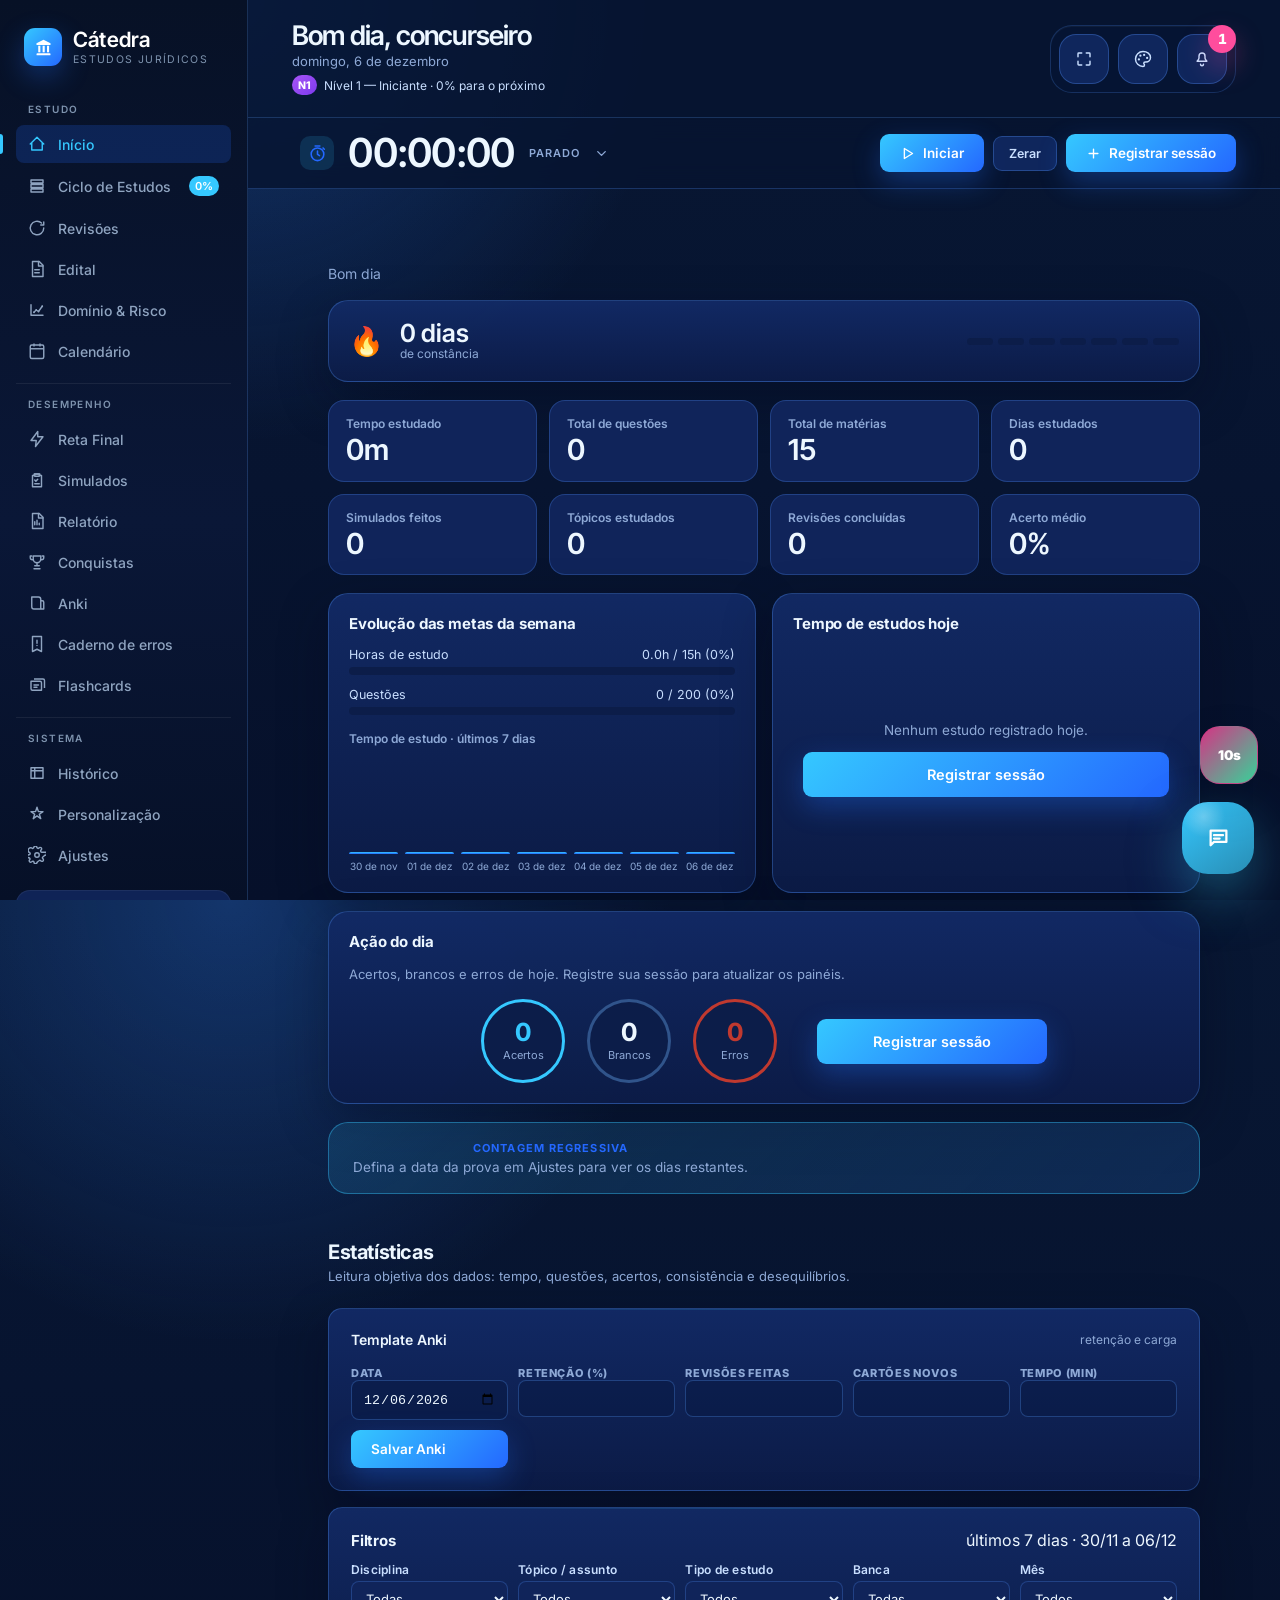
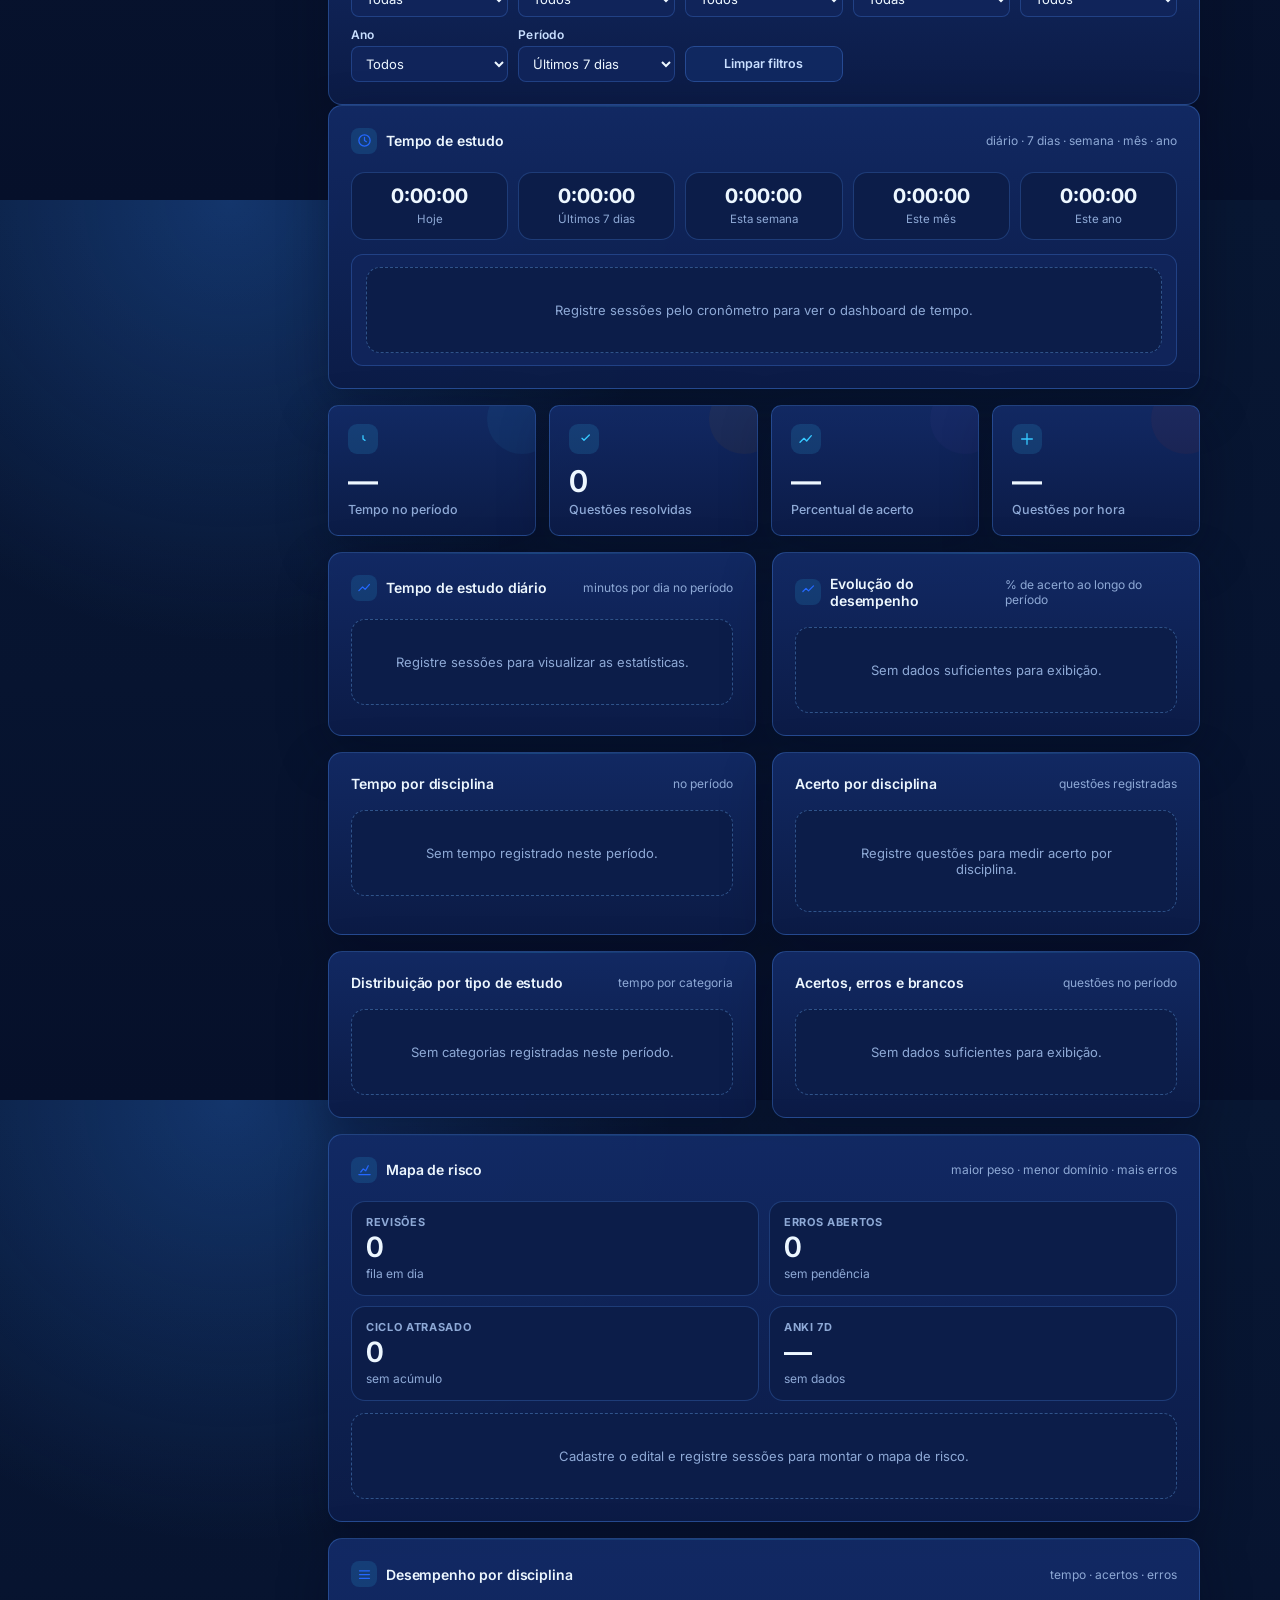
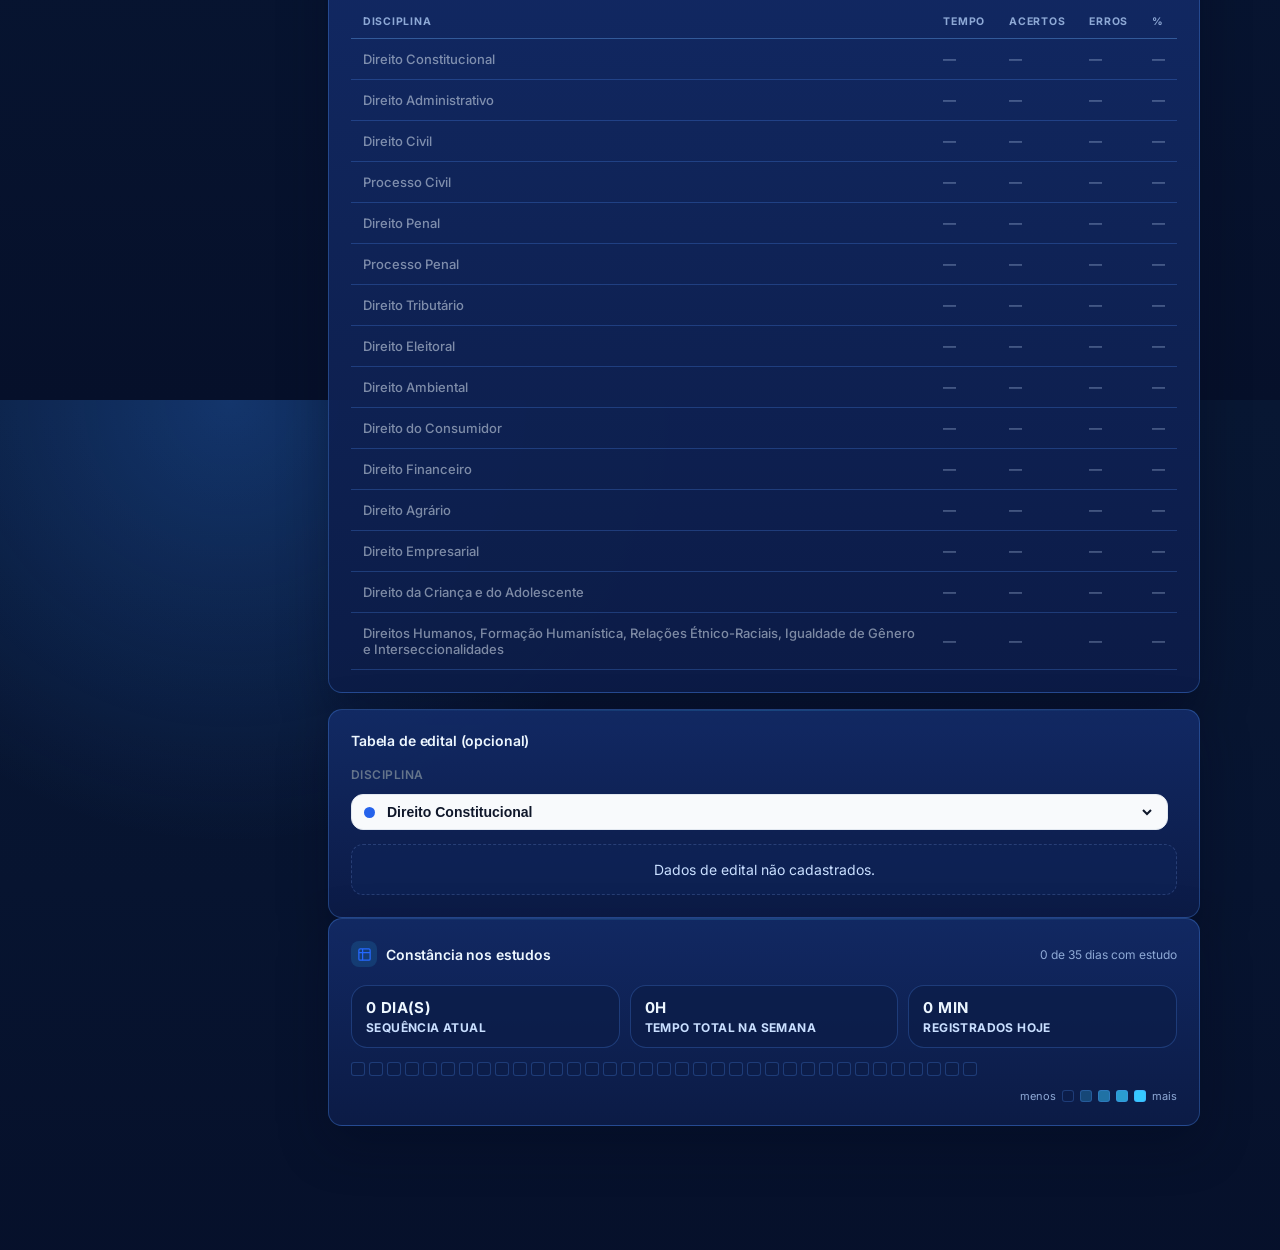
==== commit b7701f8f: "Add files via upload" ====
--- a/index.html
+++ b/index.html
@@ -229,6 +229,12 @@
   .content{padding:clamp(20px,3.5vw,44px);max-width:1240px;width:100%;}
   .view{display:none;animation:rise .4s cubic-bezier(.2,.7,.3,1);}
   .view.active{display:block;}
+  /* Estatísticas embutidas no Início: o container não é uma .view e deve ficar sempre visível */
+  #view-stats{display:block!important;}
+  /* título visível da seção (o .dash-hello h1 é escondido por CSS global) */
+  #view-inicio .stats-embed-head{margin:28px 0 6px;}
+  #view-inicio .stats-embed-head h2{font-size:20px;font-weight:700;letter-spacing:-.02em;margin:0 0 4px;color:var(--text);}
+  #view-inicio .stats-embed-head p{font-size:13px;color:var(--text-3);margin:0;}
   @keyframes rise{from{opacity:0;transform:translateY(10px);}to{opacity:1;transform:none;}}
 
   /* cards */
@@ -883,7 +889,6 @@
   <nav class="nav" id="nav">
     <div class="nav-label">Painel</div>
     <button class="nav-item active" data-view="inicio"><svg viewBox="0 0 24 24" fill="none" stroke="currentColor"><path d="M3 12 12 3l9 9M5 10v10h14V10" stroke-linecap="round" stroke-linejoin="round"/></svg>Início</button>
-    <button class="nav-item" data-view="stats"><svg viewBox="0 0 24 24" fill="none" stroke="currentColor"><path d="M4 20V10M10 20V4M16 20v-7M22 20H2" stroke-linecap="round"/></svg>Estatísticas</button>
     <button class="nav-item" data-view="ciclo"><svg viewBox="0 0 24 24" fill="none" stroke="currentColor"><path d="M4 4h16v4H4zM4 10h16v4H4zM4 16h16v4H4z" stroke-linejoin="round"/></svg>Ciclo de Estudos<span class="nav-badge" id="nav-ciclo" style="display:none;background:var(--amber)">0</span></button>
     <button class="nav-item" data-view="revisoes"><svg viewBox="0 0 24 24" fill="none" stroke="currentColor"><path d="M21 12a9 9 0 1 1-3-6.7M21 4v4h-4" stroke-linecap="round" stroke-linejoin="round"/></svg>Revisões<span class="nav-badge" id="nav-rev" style="display:none">0</span></button>
     <button class="nav-item" data-view="edital"><svg viewBox="0 0 24 24" fill="none" stroke="currentColor"><path d="M6 2h9l5 5v15H6z" stroke-linejoin="round"/><path d="M14 2v6h6M9 13h6M9 17h6" stroke-linecap="round" stroke-linejoin="round"/></svg>Edital<span class="nav-badge" id="nav-edital" style="display:none">0%</span></button>
@@ -1110,22 +1115,8 @@
   <!-- ===== DESEMPENHO (planilha geral por disciplina) ===== -->
   <div class="view" id="view-desempenho"><div id="dz-root"></div></div>
 
-  <!-- ===== STATS ===== -->
-  <div class="view" id="view-stats">
-    <div class="kpis" id="stat-kpis"></div>
-    <div class="card" style="margin-bottom:16px;">
-      <div class="card-h"><h3><span class="ico"><svg viewBox="0 0 24 24" fill="none" stroke="currentColor"><path d="M3 17l6-6 4 4 7-8" stroke-linecap="round" stroke-linejoin="round"/></svg></span>Atividade dos últimos 7 dias</h3><span class="hint">minutos por dia</span></div>
-      <div id="stat-area"></div>
-    </div>
-    <div class="card" style="margin-bottom:16px;">
-      <div class="card-h"><h3><span class="ico"><svg viewBox="0 0 24 24" fill="none" stroke="currentColor"><path d="M4 4h16v4H4z" stroke-linejoin="round"/><path d="M4 11h10v3H4zM4 16h7v3H4z" stroke-linejoin="round"/></svg></span>Tempo por categoria</h3><span class="hint">teoria · questões · revisão · lei seca · juris</span></div>
-      <div id="chart-cat"></div>
-    </div>
-    <div class="grid g-2">
-      <div class="card"><div class="card-h"><h3>Tempo por disciplina</h3><span class="hint">acumulado</span></div><div id="chart-disc"></div></div>
-      <div class="card"><div class="card-h"><h3>Acerto por disciplina</h3><span class="hint">% de questões</span></div><div id="chart-acc"></div></div>
-    </div>
-  </div>
+  <!-- ===== STATS: conteúdo movido para dentro do Início — o container #view-stats
+       agora é emitido pelo mountDash dentro de #view-inicio (sem classe "view") ===== -->
 
   <!-- ===== HISTÓRICO ===== -->
   <div class="view" id="view-historico">
@@ -1593,11 +1584,17 @@
     try{localStorage.removeItem(k);}catch(e){}
   }
 };
-const SUPA_URL  = 'https://ektyeblyllhnonvafcev.supabase.co';
-const SUPA_ANON = 'sb_publishable_800_ocFKRInx3zcPLFcd4g_c7bzbnju';
+const SUPA_URL  = 'https://gbwzkejabubpdbavfoyg.supabase.co';
+const SUPA_ANON = 'sb_publishable_bdK48TgNIwuiU9Vbl1NiTA_MePE9Ncv';
+const CLOUD_META_KEY = 'catedra:state-updated-at';
+const CLOUD_PROVIDER_KEY = 'catedra:sync-provider';
 let cloudLoaded = false;
 let _cloudPushTimer = null;
 let _cloudErrorShown = false;
+/* carimbo local capturado antes de qualquer save automático de boot (rollover etc.),
+   para o primeiro load da nuvem comparar com o estado real do último uso */
+let BOOT_LOCAL_STAMP = '';
+try{ BOOT_LOCAL_STAMP = localStorage.getItem(CLOUD_META_KEY) || ''; }catch(e){}
 function cloudWarn(detail){
   console.error('[Cátedra sync]', detail);
   try{
@@ -1648,17 +1645,26 @@
   }
   return r;
 }
+function cloudProvider(){try{return localStorage.getItem(CLOUD_PROVIDER_KEY)||'supabase';}catch(e){return 'supabase';}}
+function localUpdatedAt(){try{return localStorage.getItem(CLOUD_META_KEY)||'';}catch(e){return '';}}
+function markLocalUpdated(iso){try{localStorage.setItem(CLOUD_META_KEY,iso||new Date().toISOString());}catch(e){}}
+function stateHasContent(st){
+  try{return !!(st&&((st.sessions&&st.sessions.length)||(st.edital&&st.edital.length)||(st.revisions&&st.revisions.length)||(st.errors&&st.errors.length)||(st.studyDays&&st.studyDays.length)));}
+  catch(e){return false;}
+}
 async function loadState(){try{const v=localStorage.getItem(KEY);if(v)return JSON.parse(v);}catch(e){}return defaultState();}
-async function save(){const j=JSON.stringify(state);try{localStorage.setItem(KEY,j);}catch(e){}pushStateToCloud();}
+async function save(){const j=JSON.stringify(state);try{localStorage.setItem(KEY,j);markLocalUpdated();}catch(e){}pushStateToCloud();}
 function pushStateToCloud(){
   clearTimeout(_cloudPushTimer);
   _cloudPushTimer = setTimeout(_pushStateNow, 800);
 }
 async function _pushStateNow(){
+  if(cloudProvider()!=='supabase') return;
+  if(!cloudLoaded) return; /* não sobrescrever a nuvem antes de carregar o estado remoto */
   const a = await getCloudAuth();
   if(!a) return;
-  if(!cloudLoaded){ await catedraLoadFromCloud(); }
   try{
+    const stamp = localUpdatedAt() || new Date().toISOString();
     const r = await cloudFetch(SUPA_URL + '/rest/v1/app_state?on_conflict=user_id', {
       method: 'POST',
       headers: {
@@ -1667,7 +1673,7 @@
         'Content-Type': 'application/json',
         'Prefer': 'resolution=merge-duplicates,return=minimal'
       },
-      body: JSON.stringify({ user_id: a.uid, state: state, atualizado_em: new Date().toISOString() })
+      body: JSON.stringify({ user_id: a.uid, state: state, atualizado_em: stamp })
     }, a);
     if(!r.ok){
       const t = await r.text().catch(()=> '');
@@ -1677,11 +1683,12 @@
     }
   }catch(e){ cloudWarn('pushStateToCloud: ' + (e && e.message || e)); }
 }
-async function catedraLoadFromCloud(){
+async function catedraLoadFromCloud(force){
   try{
+    if(cloudProvider()!=='supabase'){ cloudLoaded = true; return; }
     const a = await getCloudAuth();
     if(!a) return;
-    const r = await cloudFetch(SUPA_URL + '/rest/v1/app_state?user_id=eq.' + a.uid + '&select=state', {
+    const r = await cloudFetch(SUPA_URL + '/rest/v1/app_state?user_id=eq.' + a.uid + '&select=state,atualizado_em', {
       headers: { 'apikey': SUPA_ANON, 'Authorization': 'Bearer ' + a.token }
     }, a);
     if(!r.ok){
@@ -1691,6 +1698,15 @@
     }
     const rows = await r.json();
     if(Array.isArray(rows) && rows[0] && rows[0].state){
+      const remoteAt = rows[0].atualizado_em || '';
+      const localAt = cloudLoaded ? localUpdatedAt() : BOOT_LOCAL_STAMP;
+      const remoteMs = remoteAt ? Date.parse(remoteAt) : 0;
+      const localMs = localAt ? Date.parse(localAt) : 0;
+      if(!force && localMs && remoteMs && localMs > remoteMs && stateHasContent(state)){
+        cloudLoaded = true;
+        pushStateToCloud();
+        return;
+      }
       const incoming = JSON.stringify(rows[0].state);
       let current = '';
       try{ current = JSON.stringify(state); }catch(e){}
@@ -1699,8 +1715,12 @@
       if(incoming !== current){
         state = rows[0].state;
         localStorage.setItem('catedra:state', incoming);
+        if(remoteAt) markLocalUpdated(remoteAt);
         if(typeof initAll === 'function') initAll();
       }
+    } else if(stateHasContent(state)){
+      cloudLoaded = true;
+      pushStateToCloud();
     }
   }catch(e){ cloudWarn('catedraLoadFromCloud: ' + (e && e.message || e)); }
   finally{ cloudLoaded = true; }
@@ -1710,7 +1730,7 @@
 
 function toast(msg,ms){const t=document.getElementById('toast');document.getElementById('toast-txt').textContent=msg||'salvo';t.classList.add('show');clearTimeout(window._t);window._t=setTimeout(()=>t.classList.remove('show'),ms||1500);}
 function todayStr(){var d=new Date();return d.getFullYear()+'-'+String(d.getMonth()+1).padStart(2,'0')+'-'+String(d.getDate()).padStart(2,'0');}
-function addDays(s,n){const d=new Date(s+'T00:00:00');d.setDate(d.getDate()+n);return d.toISOString().slice(0,10);}
+function addDays(s,n){const d=new Date(s+'T00:00:00');d.setDate(d.getDate()+n);return d.getFullYear()+'-'+String(d.getMonth()+1).padStart(2,'0')+'-'+String(d.getDate()).padStart(2,'0');}
 /* helpers globais (rede de segurança p/ módulos que os usam) */
 function streak(){try{var days=[...new Set(state.studyDays||[])].sort();if(!days.length)return 0;var cur=todayStr(),n=0;if(days.indexOf(cur)<0)cur=addDays(cur,-1);while(days.indexOf(cur)>=0){n++;cur=addDays(cur,-1);}return n;}catch(e){return 0;}}
 function todayMinutes(){try{var t=todayStr();return (state.sessions||[]).filter(function(s){return s.date===t;}).reduce(function(a,s){return a+(+s.min||0);},0);}catch(e){return 0;}}
@@ -1722,7 +1742,7 @@
 function sessSec(s){var x=+((s&&s.sec)||0);return x>0?x:((+((s&&s.min)||0))*60);}
 function fmtHMS(sec){sec=Math.max(0,Math.round(+sec||0));var h=Math.floor(sec/3600),m=Math.floor(sec%3600/60),s=sec%60;return h+':'+String(m).padStart(2,'0')+':'+String(s).padStart(2,'0');}
 function dowKey(){return ['dom','seg','ter','qua','qui','sex','sab'][new Date().getDay()];}
-function weekStart(){const d=new Date(todayStr()+'T00:00:00');const day=(d.getDay()+6)%7;d.setDate(d.getDate()-day);return d.toISOString().slice(0,10);}
+function weekStart(){const d=new Date(todayStr()+'T00:00:00');const day=(d.getDay()+6)%7;d.setDate(d.getDate()-day);return d.getFullYear()+'-'+String(d.getMonth()+1).padStart(2,'0')+'-'+String(d.getDate()).padStart(2,'0');}
 function daysToExam(){if(!state.exam||!state.exam.date)return null;const t=new Date(todayStr()+'T00:00:00'),ex=new Date(state.exam.date+'T00:00:00');return Math.round((ex-t)/86400000);}
 
 /* ===== tema ===== */
@@ -1788,7 +1808,7 @@
             var isAct=!!ex.active;
             h+='<div class="exam-row" style="display:flex;align-items:center;gap:8px;padding:8px 10px;border:1px solid '+(isAct?'var(--accent-bg,var(--emerald))':'var(--border)')+';border-radius:var(--r-sm);background:'+(isAct?'var(--surface-2)':'transparent')+'">';
             h+='<button type="button" onclick="cmSetActive(\''+ex.id+'\')" title="Tornar ativa" style="width:16px;height:16px;border-radius:50%;border:2px solid '+(isAct?'var(--accent-bg,var(--emerald))':'var(--border-2)')+';background:'+(isAct?'var(--accent-bg,var(--emerald))':'transparent')+';cursor:pointer;flex:none"></button>';
-            h+='<div style="flex:1;min-width:0"><div style="font-size:13.5px;font-weight:600;white-space:nowrap;overflow:hidden;text-overflow:ellipsis">'+((ex.name||'Sem nome'))+'</div><div style="font-size:11.5px;color:var(--text-2)">'+when+dlbl+(isAct?' · ativa':'')+'</div></div>';
+            h+='<div style="flex:1;min-width:0"><div style="font-size:13.5px;font-weight:600;white-space:nowrap;overflow:hidden;text-overflow:ellipsis">'+escapeHtml(ex.name||'Sem nome')+'</div><div style="font-size:11.5px;color:var(--text-2)">'+when+dlbl+(isAct?' · ativa':'')+'</div></div>';
             h+='<button type="button" onclick="cmRemoveExam(\''+ex.id+'\')" title="Remover" style="border:none;background:transparent;color:var(--text-3);cursor:pointer;font-size:15px;line-height:1;flex:none">×</button>';
             h+='</div>';
           });
@@ -1890,7 +1910,7 @@
   var lab = days<=0 ? 'a prova é hoje' : (days===1?'dia para a prova':'dias para a prova');
   var html='';
   html+='<div class="card-h"><span class="ico">⏳</span>Contagem regressiva</div>';
-  html+='<div class="countdown"><div class="cd-num">'+top+'</div><div class="cd-meta"><div class="l">'+lab+'</div><div class="n2">'+(name?name+' · ':'')+fmt+'</div></div></div>';
+  html+='<div class="countdown"><div class="cd-num">'+top+'</div><div class="cd-meta"><div class="l">'+lab+'</div><div class="n2">'+(name?escapeHtml(name)+' · ':'')+fmt+'</div></div></div>';
   html+='<div class="cd-prog" style="margin-top:12px"><div style="display:flex;justify-content:space-between;font-size:12px;color:var(--text-2);margin-bottom:4px"><span>Edital percorrido</span><span>'+done+'/'+total+' · '+pct+'%</span></div><div style="height:8px;border-radius:99px;background:var(--surface-2);overflow:hidden"><div style="height:100%;width:'+pct+'%;background:var(--accent-bg,var(--emerald));border-radius:99px"></div></div></div>';
   if(days>0&&rem>0){
     html+='<div style="display:flex;gap:8px;margin-top:10px"><div style="flex:1;background:var(--surface-2);border-radius:var(--r-sm);padding:8px 10px"><div style="font-size:18px;font-weight:700">'+(perDay<10?perDay.toFixed(1):Math.round(perDay))+'</div><div style="font-size:11px;color:var(--text-2)">tópicos/dia p/ chegar pronta</div></div><div style="flex:1;background:var(--surface-2);border-radius:var(--r-sm);padding:8px 10px"><div style="font-size:18px;font-weight:700">'+Math.round(perWeek)+'</div><div style="font-size:11px;color:var(--text-2)">tópicos/semana</div></div></div>';
@@ -1898,7 +1918,7 @@
   var rcolor = rcls==='warn'?'var(--amber)':(rcls==='good'?'var(--emerald)':'var(--text-2)');
   html+='<div style="margin-top:10px;font-size:12.5px;color:'+rcolor+'">'+ritmo+'</div>';
   card.innerHTML=html;
-  if(pill){pill.style.display='';pill.innerHTML=(days<=0?'Prova hoje':(days+'d'))+(name?' · '+name:'');}
+  if(pill){pill.style.display='';pill.innerHTML=(days<=0?'Prova hoje':(days+'d'))+(name?' · '+escapeHtml(name):'');}
 }
 function goalBar(l,v,p,col){return '<div class="goal"><div class="gh"><span class="gl">'+l+'</span><span class="gv">'+v+'</span></div><div class="gbar"><i style="width:'+p+'%;background:'+col+'"></i></div></div>';}
 function renderGoals(){if(!document.getElementById('goals'))return;
@@ -1940,11 +1960,10 @@
   document.querySelectorAll('.nav-item').forEach(x=>x.classList.remove('active'));
   document.querySelectorAll('.view').forEach(x=>x.classList.remove('active'));
   b.classList.add('active');
-  document.getElementById('view-'+b.dataset.view).classList.add('active');
+  {const _vw=document.getElementById('view-'+b.dataset.view);if(_vw)_vw.classList.add('active');}
   document.getElementById('nav').classList.remove('open');document.getElementById('side-foot').classList.remove('open');
   const v=b.dataset.view;
   if(v==='ciclo')renderCycle();
-  if(v==='stats')renderStats();
   if(v==='desempenho'&&window.renderDesempenho)renderDesempenho();
   if(v==='revisoes')renderRevisions();
   if(v==='simulados')renderSimulados();
@@ -1999,7 +2018,7 @@
   var out=[revBlock()];ed.slice(0,8).forEach(function(t,i){out.push({id:'edc_'+(t.id||i),tag:(t.disc||'Edital'),t:t.t,d:'Tópico do edital'+(t.disc?(' · '+t.disc):''),feat:false,rot:true});});return out;}
 function genPesos(){var rows=DISCIPLINAS.map(function(d){var p=(state.plano&&state.plano[d])||{};var qtd=p.qtd||0,peso=(p.peso!=null?p.peso:1),niv=p.nivel||3;var pontos=qtd*peso;return {d:d,pontos:pontos,real:pontos*(6-niv)};}).filter(function(r){return r.real>0;}).sort(function(a,b){return b.real-a.real;});
   if(!rows.length)return genSugestao();
-  var out=[revBlock()];rows.slice(0,6).forEach(function(r){out.push({id:'pp_'+r.d.slice(0,8).replace(/\s/g,''),tag:'Prioridade',t:'Estudar '+r.d,d:r.pontos+' ponto(s) no edital · priorizado por peso e fraqueza.',feat:false,rot:true});});return out;}
+  var out=[revBlock()];rows.slice(0,6).forEach(function(r){out.push({id:'pp_'+r.d.replace(/\s+/g,'_'),tag:'Prioridade',t:'Estudar '+r.d,d:r.pontos+' ponto(s) no edital · priorizado por peso e fraqueza.',feat:false,rot:true});});return out;}
 function cycleActivities(){if(!state.cycle||typeof state.cycle!=='object')state.cycle={mode:'sugestao',activities:null};
   if(!Array.isArray(state.cycle.activities)||!state.cycle.activities.length){state.cycle.activities=genSugestao();if(!state.cycle.mode)state.cycle.mode='sugestao';}
   return state.cycle.activities;}
@@ -2061,7 +2080,7 @@
     el.onclick=()=>{state.dia=d.k;save();renderCycle();};w.appendChild(el);});}
 function makeBlk(b){const c=dc(state.dia);const el=document.createElement('div');
   el.className='blk'+(c[b.id]?' on':'')+(b.feat?' feat':'');
-  el.innerHTML='<div class="cbox">'+CHK+'</div><div class="blk-m"><div class="blk-top"><span class="blk-tag">'+b.tag+'</span>'+(b.feat?'<span class="blk-badge">núcleo</span>':'')+(b.rot?'<span class="blk-badge" style="color:var(--emerald-d);background:var(--emerald-soft)">🔁 rotativa</span>':'<span class="blk-badge" style="color:var(--text-3);background:var(--surface-2)">fixa</span>')+(b.type&&b.type!=='fixed'&&b.type!=='cycle'?'<span class="blk-badge" style="color:var(--purple);background:var(--purple-soft)">'+ATV_TYPES[b.type]+'</span>':'')+(b.priority?'<span class="blk-badge pri-'+b.priority+'">'+PRI_LABEL[b.priority]+'</span>':'')+((+b.estMin>0)?'<span class="blk-badge" style="color:var(--text-3);background:var(--surface-2)">~'+b.estMin+'min</span>':'')+(b.action?'<span class="blk-badge" style="color:var(--purple);background:var(--purple-soft)">abrir ↗</span>':'')+'</div><div class="blk-t">'+b.t+'</div><div class="blk-d">'+b.d+'</div></div>';
+  el.innerHTML='<div class="cbox">'+CHK+'</div><div class="blk-m"><div class="blk-top"><span class="blk-tag">'+escapeHtml(b.tag)+'</span>'+(b.feat?'<span class="blk-badge">núcleo</span>':'')+(b.rot?'<span class="blk-badge" style="color:var(--emerald-d);background:var(--emerald-soft)">🔁 rotativa</span>':'<span class="blk-badge" style="color:var(--text-3);background:var(--surface-2)">fixa</span>')+(b.type&&b.type!=='fixed'&&b.type!=='cycle'?'<span class="blk-badge" style="color:var(--purple);background:var(--purple-soft)">'+ATV_TYPES[b.type]+'</span>':'')+(b.priority?'<span class="blk-badge pri-'+b.priority+'">'+PRI_LABEL[b.priority]+'</span>':'')+((+b.estMin>0)?'<span class="blk-badge" style="color:var(--text-3);background:var(--surface-2)">~'+b.estMin+'min</span>':'')+(b.action?'<span class="blk-badge" style="color:var(--purple);background:var(--purple-soft)">abrir ↗</span>':'')+'</div><div class="blk-t">'+escapeHtml(b.t)+'</div><div class="blk-d">'+escapeHtml(b.d)+'</div></div>';
   const m=el.querySelector('.blk-m');
   /* vínculo vivo com o edital: nome, prioridade, peso e questões lidos da fonte, nunca copiados */
   if(b.linkedEditalTopicId){
@@ -2262,6 +2281,7 @@
   return out;}
 /* efeitos de conclusão — distribui para os módulos */
 function atvOnComplete(b){
+  const _jaConcluidaHoje=(b.completedAt===todayStr());
   b.completedAt=todayStr();
   if(b.freq&&b.freq.mode==='once'&&!b.rot){b.status='done';}
   if(b.linkedEditalTopicId){const t=(state.edital||[]).find(x=>String(x.id)===String(b.linkedEditalTopicId));
@@ -2269,8 +2289,8 @@
       try{if(typeof renderEdital==='function')renderEdital();}catch(e){}try{if(typeof renderEditalCard==='function')renderEditalCard();}catch(e){}}}
   if(b.type==='questions'){save();setTimeout(()=>openQlog(b),650);return;}
   if(b.type==='simulation'){setTimeout(()=>{const nv=document.querySelector('[data-view=simulados]');if(nv)nv.click();toast('registre o resultado na aba Simulados 📋',3000);},850);}
-  /* histórico auditável para os demais tipos com tempo sugerido */
-  if(+b.estMin>0){
+  /* histórico auditável para os demais tipos com tempo sugerido (uma vez por dia — desmarcar/remarcar não duplica) */
+  if(+b.estMin>0&&!_jaConcluidaHoje){
     state.sessions.push({id:Date.now(),date:todayStr(),disc:b.disc||guessDisc(b.tag)||'',topic:b.topic||b.t,
       cat:(b.type==='review'?'revisao':'teoria'),min:+b.estMin,sec:(+b.estMin)*60,q:0,c:0,b:0,
       note:'Atividade concluída ('+(ATV_TYPES[b.type]||'ciclo')+', origem: '+(b.origin||'manual')+')'+(b.note?(' — '+b.note):'')});
@@ -2481,7 +2501,7 @@
       el.querySelector('.mini-dot').onclick=()=>{state.backlog=state.backlog.filter(x=>x.id!==item.id);save();renderHome();renderCycle();toast('pendência concluída ✓');};hb.appendChild(el);});
     let list=visibleActivities(state.dia).map(b=>({id:b.id,tag:b.tag,t:b.t}));
     list.forEach(b=>{const on=c[b.id];const el=document.createElement('div');el.className='mini-blk'+(on?' on':'');
-      el.innerHTML='<div class="mini-dot'+(on?' on':'')+'">'+CHK+'</div><div class="mini-tx"><div class="t">'+b.t+'</div></div><span class="mini-tag">'+b.tag+'</span>';
+      el.innerHTML='<div class="mini-dot'+(on?' on':'')+'">'+CHK+'</div><div class="mini-tx"><div class="t">'+escapeHtml(b.t)+'</div></div><span class="mini-tag">'+escapeHtml(b.tag)+'</span>';
       el.querySelector('.mini-dot').onclick=()=>{c[b.id]=!c[b.id];save();renderHome();renderCycle();};hb.appendChild(el);});
     doneTodayList().forEach(e=>{const el=document.createElement('div');el.className='mini-blk on';
       el.innerHTML='<div class="mini-dot on">'+CHK+'</div><div class="mini-tx"><div class="t">'+escapeHtml(e.block.t)+'</div></div><span class="chip">🔁 rotacionada</span>';
@@ -2490,7 +2510,7 @@
   const hr=document.getElementById('home-revs');const due=state.revisions.filter(r=>!r.done&&r.due<=todayStr()).sort((a,b)=>a.due.localeCompare(b.due)).slice(0,4);
   document.getElementById('home-rev-hint').textContent=dueRev+' pendentes';
   if(due.length===0)hr.innerHTML='<div class="empty">Sem revisões para hoje. Em dia! ✓</div>';
-  else hr.innerHTML=due.map(r=>'<div class="mini-blk"><div class="mini-tx"><div class="t">'+r.topic+'</div><div class="s">'+r.disc+' · '+r.label+'</div></div><span class="chip '+(r.due<todayStr()?'red':'amber')+'">'+(r.due<todayStr()?'atrasada':'hoje')+'</span></div>').join('');
+  else hr.innerHTML=due.map(r=>'<div class="mini-blk"><div class="mini-tx"><div class="t">'+escapeHtml(r.topic)+'</div><div class="s">'+escapeHtml(r.disc)+' · '+escapeHtml(r.label)+'</div></div><span class="chip '+(r.due<todayStr()?'red':'amber')+'">'+(r.due<todayStr()?'atrasada':'hoje')+'</span></div>').join('');
   document.getElementById('home-area').innerHTML=areaChart(last7);
   {const _qt=document.getElementById('qt-min');if(_qt)_qt.textContent=state.sessions.filter(s=>s.date===todayStr()).reduce((a,s)=>a+s.min,0);}
   // novos blocos
@@ -2531,7 +2551,7 @@
   const tst=document.getElementById('tstate');if(tst)tst.textContent=st;
   const fb=document.getElementById('fm-start');if(fb)fb.textContent=running?'Pausar':'Iniciar';
   const fst=document.getElementById('fm-state');if(fst)fst.textContent=st;}
-function toggleTimer(){running=!running;if(running)tint=setInterval(()=>{state.timerSec++;renderTimer();if(state.timerSec%15===0)save();},1000);else{clearInterval(tint);save();}timerBtns();}
+function toggleTimer(){running=!running;if(running){let _last=Date.now();tint=setInterval(()=>{const dt=Math.round((Date.now()-_last)/1000);if(dt>0){_last+=dt*1000;state.timerSec+=dt;renderTimer();if(state.timerSec%15<dt)save();}},1000);}else{clearInterval(tint);save();}timerBtns();}
 function resetTimer(){state.timerSec=0;running=false;clearInterval(tint);renderTimer();timerBtns();save();}
 document.getElementById('tstart').onclick=()=>{if(focusMode==='pomo')pomoToggle();else toggleTimer();};
 document.getElementById('treset').onclick=()=>{if(focusMode==='pomo')pomoReset();else resetTimer();};
@@ -2578,13 +2598,14 @@
     chime('focusStart');fmFlash('focusStart');toast('Pausa encerrada — de volta ao foco 🎯');}
   renderPomo();updateFocusFoot();
 }
-function pomoTick(){pomo.remaining--;
-  if(pomo.phase==='focus'){state.timerSec++;renderTimer();if(state.timerSec%15===0)save();}
+function pomoTick(){const now=Date.now();const dt=Math.max(1,Math.round((now-(pomo._last||now-1000))/1000));pomo._last=now;
+  pomo.remaining-=dt;
+  if(pomo.phase==='focus'){state.timerSec+=dt;renderTimer();if(state.timerSec%15<dt)save();}
   if(pomo.remaining<=0)pomoTransition();else renderPomo();}
 function pomoToggle(){
   if(running)toggleTimer();
   pomo.running=!pomo.running;
-  if(pomo.running){const ctx=audioCtx();if(ctx&&ctx.state==='suspended')ctx.resume();clearInterval(pomo.int);pomo.int=setInterval(pomoTick,1000);}
+  if(pomo.running){const ctx=audioCtx();if(ctx&&ctx.state==='suspended')ctx.resume();clearInterval(pomo.int);pomo._last=Date.now();pomo.int=setInterval(pomoTick,1000);}
   else clearInterval(pomo.int);
   renderPomo();updateFocusFoot();
 }
@@ -2817,7 +2838,13 @@
    if(!park){park=document.createElement('div');park.id='ed-park';park.style.display='none';document.body.appendChild(park);}
    ['card-importar','card-ed-add','edital-meta-wrap-f21','edital-meta-wrap','ed-disc-tools'].forEach(id=>{const n=document.getElementById(id);if(n&&list.contains(n))park.appendChild(n);});}
   list.innerHTML='';
-  if(st.total===0){list.innerHTML='<div class="card"><div class="empty">Nenhum tópico cadastrado. Use o formulário acima — pode colar vários de uma vez, um por linha.</div></div>';return;}
+  if(st.total===0){
+    list.innerHTML='<div class="card"><div class="empty">Nenhum tópico cadastrado. Use o formulário acima — pode colar vários de uma vez, um por linha.</div></div>';
+    /* devolve os formulários estacionados, senão ficam invisíveis até recarregar */
+    const pk=document.getElementById('ed-park');
+    if(pk)['card-importar','card-ed-add'].forEach(id=>{const n=document.getElementById(id);if(n&&pk.contains(n))list.parentNode.insertBefore(n,list);});
+    return;
+  }
 
   const groups={};state.edital.forEach(t=>{(groups[t.disc]=groups[t.disc]||[]).push(t);});
   const order=DISCIPLINAS.filter(d=>groups[d]).concat(Object.keys(groups).filter(d=>!DISCIPLINAS.includes(d)));
@@ -2873,6 +2900,10 @@
       const ob=document.createElement('input');ob.value=t.obs||'';ob.placeholder='Observações do tópico';
       ob.oninput=()=>{t.obs=ob.value;save();};
       p.appendChild(rn);p.appendChild(ob);row.appendChild(p);rn.focus();};
+    row.querySelector('.trm').onclick=()=>{
+      if(!confirm('Remover o tópico "'+(t.t||'')+'"?'))return;
+      state.edital=state.edital.filter(x=>String(x.id)!==String(t.id));
+      save();renderEdital();renderEditalCard();};
     if(t.obs){const o=document.createElement('div');o.style.cssText='flex-basis:100%;font-size:11.5px;color:var(--text-3);padding-left:26px;';o.textContent='💬 '+t.obs;row.appendChild(o);}
     wrap.appendChild(row);
   });
@@ -3355,6 +3386,7 @@
 
 /* ===== stats ===== */
 function renderStats(){
+  if(!document.getElementById('stat-kpis'))return; /* layout das estatísticas ainda não montado (vive dentro do Início) */
   const last7=[];for(let i=6;i>=0;i--)last7.push(addDays(todayStr(),-i));
   const s7=state.sessions.filter(s=>last7.includes(s.date));
   const min7=s7.reduce((a,s)=>a+s.min,0),q7=s7.reduce((a,s)=>a+s.q,0);
@@ -3450,7 +3482,7 @@
       if(!confirm('Mesclar este arquivo ao seu plano? Disciplinas, tópicos, sessões e dias novos serão ADICIONADOS (sem duplicar). Nada será apagado.')){e.target.value='';return;}
       const r=mergeData(data);
       syncDiscs();refreshDiscSelects();
-      await save();initAll();renderEdital&&renderEditalCard();
+      await save();initAll();renderEdital();renderEditalCard();
       const p=[];if(r.addedTopics)p.push('+'+r.addedTopics+' tópico(s)');if(r.updatedTopics)p.push(r.updatedTopics+' atualizado(s)');if(r.addedSessions)p.push('+'+r.addedSessions+' sessão(ões)');if(r.addedRevs)p.push('+'+r.addedRevs+' revisão(ões)');if(r.addedDays)p.push('+'+r.addedDays+' dia(s)');if(r.addedDiscs)p.push('+'+r.addedDiscs+' disciplina(s)');if(r.cfg)p.push('configurações');
       toast(p.length?('mesclado: '+p.join(', ')):'nada novo para mesclar ✓');
       e.target.value='';return;
@@ -3887,7 +3919,6 @@
   });
   const mo=new MutationObserver(()=>{if($('theme-grid')&&!$('appearance-control-panel'))build();});
   safe(()=>mo.observe(document.body,{childList:true,subtree:true}));
-  setInterval(applySaved,1800);
 })();
 </script>
 
@@ -4057,16 +4088,16 @@
     $('st-anki-save').onclick=function(){const s=st();s.anki=s.anki||[];s.anki.push({id:Date.now(),date:$('st-anki-date').value||T(),ret:+$('st-anki-ret').value||0,rev:+$('st-anki-rev').value||0,newCards:+$('st-anki-new').value||0,min:+$('st-anki-min').value||0});saveAll();toastMsg('Anki computado');};
   }
   function finalSimulados(){
-    const sel=$('s-type'); if(sel){sel.innerHTML='<option>Prova inteira</option><option>Bloco por disciplina</option><option>Revisão de erros</option><option>Discursiva / prova prática</option>';}
+    const sel=$('s-type'); if(sel&&!sel.dataset.finalType){sel.dataset.finalType='1';sel.innerHTML='<option>Prova inteira</option><option>Bloco por disciplina</option><option>Revisão de erros</option><option>Discursiva / prova prática</option>';}
     if(sel&&!$('s-model')){const f=document.createElement('div');f.className='field';f.innerHTML='<label>Modelo de prova</label><select id="s-model"><option>Objetiva</option><option>Discursiva</option><option>Objetiva + discursiva</option><option>Prova prática</option></select>';sel.closest('.field')?.after(f);}
   }
   function finalReport(){
     const body=$('rel-body'); if(!body)return;
     const s=st(); const has=(s.sessions||[]).length||(s.simulados||[]).length||(s.revisions||[]).length||(s.errors||[]).length||(s.anki||[]).length;
-    if(!has)body.innerHTML='<div class="card rel-section"><p class="rel-empty">O relatório será personalizado quando você registrar sessões, revisões, simulados, Anki ou erros.</p></div>';
+    if(!has&&!body.querySelector('.rel-empty'))body.innerHTML='<div class="card rel-section"><p class="rel-empty">O relatório será personalizado quando você registrar sessões, revisões, simulados, Anki ou erros.</p></div>';
   }
   function finalColorPanel(){
-    const host=$('theme-grid')||q('#view-ajustes .card')||q('#view-personalizacao .card'); if(!host||$('color-sync-panel'))return;
+    const host=$('theme-grid')||q('#view-ajustes .card')||q('#view-personalizacao .card'); if(!host||$('color-sync-panel')||$('appearance-control-panel'))return;
     const panel=document.createElement('div');panel.id='color-sync-panel';panel.className='color-sync-panel';
     panel.innerHTML='<h4>Cor e modo da plataforma</h4><div class="color-sync-row"><button class="color-choice" data-a="#35c8ff" data-b="#2468ff" style="background:linear-gradient(135deg,var(--emerald,#35c8ff),var(--emerald-d,#2468ff))"></button><button class="color-choice" data-a="#0c8a5b" data-b="#0a7049" style="background:linear-gradient(135deg,#0c8a5b,#0a7049)"></button><button class="color-choice" data-a="#8b5cf6" data-b="#5b35d5" style="background:linear-gradient(135deg,#8b5cf6,#5b35d5)"></button><button class="color-choice" data-a="#ff4d9d" data-b="#d63384" style="background:linear-gradient(135deg,#ff4d9d,#d63384)"></button><button class="mode-choice" data-mode="mentor">Azul moderno</button><button class="mode-choice" data-mode="claro">Claro</button></div>';
     host.appendChild(panel);
@@ -4461,7 +4492,7 @@
   function reportOnlyWithData(){
     const body=$('rel-body'); if(!body)return;
     const has=(S().sessions||[]).length||(S().simulados||[]).length||(S().revisions||[]).length||(S().errors||[]).length||(S().anki||[]).length;
-    if(!has)body.innerHTML='<div class="card rel-section"><p class="rel-empty">O relatório será personalizado quando você registrar sessões, revisões, simulados, Anki ou erros.</p></div>';
+    if(!has&&!body.querySelector('.rel-empty'))body.innerHTML='<div class="card rel-section"><p class="rel-empty">O relatório será personalizado quando você registrar sessões, revisões, simulados, Anki ou erros.</p></div>';
   }
 
   function enhanceStatsAnki(){
@@ -5043,7 +5074,7 @@
     });
     var search=root.querySelector('.rev-lab-search');
     if(search){
-      search.oninput=function(){ revLabQuery=search.value; renderRevisions(); };
+      search.oninput=function(){ revLabQuery=search.value; var p=search.selectionStart; renderRevisions(); var s2=root.querySelector('.rev-lab-search'); if(s2){ s2.focus(); try{s2.setSelectionRange(p,p);}catch(e){} } };
       search.onkeydown=function(e){ if(e.key==='Escape'){revLabQuery='';renderRevisions();} };
     }
     var byId=function(id){ return pending().find(function(r){return String(r.id)===String(id);}); };
@@ -5091,7 +5122,7 @@
       '</div>';
     bind(el,list,current);
   };
-  function keepVideoTheme(){ try{ document.body.classList.add('mentor-video-theme'); }catch(e){} }
+  function keepVideoTheme(){ try{ if((localStorage.getItem('catedraMode')||'mentor')==='mentor') document.body.classList.add('mentor-video-theme'); }catch(e){} }
   if(document.readyState==='loading')document.addEventListener('DOMContentLoaded',keepVideoTheme); else keepVideoTheme();
   window.addEventListener('load',function(){ keepVideoTheme(); setTimeout(keepVideoTheme,500); });
 })();
@@ -5224,14 +5255,14 @@
 <script type="module">
   import { createClient } from 'https://esm.sh/@supabase/supabase-js@2';
   const supabase = createClient(
-    'https://ektyeblyllhnonvafcev.supabase.co',
-    'sb_publishable_800_ocFKRInx3zcPLFcd4g_c7bzbnju',
+    'https://gbwzkejabubpdbavfoyg.supabase.co',
+    'sb_publishable_bdK48TgNIwuiU9Vbl1NiTA_MePE9Ncv',
     {
       auth: {
         persistSession: true,
         autoRefreshToken: true,
         detectSessionInUrl: true,
-        storageKey: 'sb-ektyeblyllhnonvafcev-auth-token',
+        storageKey: 'sb-gbwzkejabubpdbavfoyg-auth-token',
         lock: async (_name, _acquireTimeout, fn) => await fn()
       }
     }
@@ -5318,7 +5349,10 @@
       try{
         const json = JSON.parse(String(reader.result || '{}'));
         const incoming = json.state || json;
+        if(!incoming || typeof incoming !== 'object' || Array.isArray(incoming) || !(incoming.sessions || incoming.goals || incoming.profile || incoming.edital || incoming.discs)){ msg('Arquivo inválido. Importe um JSON exportado pelo Cátedra.'); return; }
         localStorage.setItem(STATE_KEY, JSON.stringify(incoming));
+        localStorage.setItem('catedra:state-updated-at', new Date().toISOString());
+        if(typeof window.pushStateToCloud === 'function') window.pushStateToCloud();
         msg('Backup importado. Recarregando a plataforma...', true);
         setTimeout(() => location.reload(), 600);
       }catch(_e){ msg('Arquivo inválido. Importe um JSON exportado pelo Cátedra.'); }
@@ -5380,12 +5414,28 @@
     q('logout-btn').onclick = async () => {
       localStorage.removeItem(AUTH_MODE_KEY);
       try{ await supabase.auth.signOut({ scope: 'local' }); }catch(_e){}
-      try{ localStorage.removeItem('sb-ektyeblyllhnonvafcev-auth-token'); }catch(_e){}
+      try{ localStorage.removeItem('sb-gbwzkejabubpdbavfoyg-auth-token'); }catch(_e){}
       location.reload();
     };
   }
   setMode(false);
   setProvider(provider());
+</script>
+<script>
+/* Resiliência: se o módulo Supabase (CDN esm.sh) não carregar — rede bloqueada,
+   offline, CDN fora do ar — o "Continuar local" e o modo local seguem funcionando,
+   em vez de deixar o usuário preso na tela de login. */
+(function(){
+  function hideAuth(){var a=document.getElementById('catedra-auth');if(a){a.style.display='none';a.setAttribute('aria-hidden','true');}}
+  try{ if(localStorage.getItem('catedra:auth-mode')==='local') hideAuth(); }catch(e){}
+  var b=document.getElementById('ca-offline-btn');
+  if(b)b.addEventListener('click',function(){ try{localStorage.setItem('catedra:auth-mode','local');}catch(e){} hideAuth(); });
+  setTimeout(function(){
+    if(window.sb) return; /* módulo carregou normalmente */
+    var m=document.getElementById('ca-msg');
+    if(m && !m.textContent) m.textContent='Login na nuvem indisponível agora (sem conexão com o servidor). Use "Continuar local" — seus dados ficam salvos neste dispositivo.';
+  }, 4000);
+})();
 </script>
 
 <script>
@@ -5426,7 +5476,7 @@
     PRESETS.forEach(function(c){var bt=document.createElement('button');bt.type='button';bt.title=c;bt.style.cssText='width:26px;height:26px;border-radius:50%;border:2px solid var(--border);cursor:pointer;background:'+c;bt.onclick=function(){try{localStorage.setItem(KA,c);}catch(e){}var inp=row.querySelector('#cor-accent');if(inp)inp.value=c;applyCustom();};pc.appendChild(bt);});
     var ia=row.querySelector('#cor-accent');ia.oninput=function(){try{localStorage.setItem(KA,ia.value);}catch(e){}applyCustom();};
     var ib=row.querySelector('#cor-accent2');ib.oninput=function(){try{localStorage.setItem(KB,ib.value);}catch(e){}applyCustom();};
-    var rst=row.querySelector('#cor-reset');rst.onclick=function(){try{localStorage.removeItem(KA);localStorage.removeItem(KB);}catch(e){}var t=(window.state&&window.state.theme)||'diurno';try{window.applyTheme(t);}catch(e){}var def=getComputedStyle(document.documentElement).getPropertyValue('--emerald').trim();ia.value=def||'#0c8a5b';ib.value='#1eb37a';};
+    var rst=row.querySelector('#cor-reset');rst.onclick=function(){try{localStorage.removeItem(KA);localStorage.removeItem(KB);localStorage.removeItem('catedraAccent');}catch(e){}var t=(window.state&&window.state.theme)||'diurno';try{window.applyTheme(t);}catch(e){}var def=getComputedStyle(document.documentElement).getPropertyValue('--emerald').trim();ia.value=def||'#0c8a5b';ib.value='#1eb37a';};
   }
   var mo=new MutationObserver(function(){if(document.querySelector('#theme-grid')&&!document.querySelector('#cores-row'))buildPanel();});
   function init(){applyCustom();buildPanel();mo.observe(document.body,{childList:true,subtree:true});}
@@ -5573,7 +5623,7 @@
       var manualBtns = g.metric==='manual'? '<button data-mdec=\u0022'+g.id+'\u0022 style=\u0022border:none;background:rgba(125,125,125,.15);border-radius:6px;width:24px;height:24px;cursor:pointer\u0022>\u2212</button><button data-minc=\u0022'+g.id+'\u0022 style=\u0022border:none;background:rgba(125,125,125,.15);border-radius:6px;width:24px;height:24px;cursor:pointer\u0022>+</button>':'';
       return '<div style=\u0022padding:10px 0;border-top:1px solid rgba(125,125,125,.12)\u0022>'
         +'<div style=\u0022display:flex;justify-content:space-between;align-items:center;gap:8px\u0022>'
-          +'<div style=\u0022font-weight:600\u0022>'+ (done?'\u2705 ':'') + (g.name||'Meta') +'</div>'
+          +'<div style=\u0022font-weight:600\u0022>'+ (done?'\u2705 ':'') + String(g.name||'Meta').replace(/[&<>]/g,function(c){return {'&':'&amp;','<':'&lt;','>':'&gt;'}[c];}) +'</div>'
           +'<div style=\u0022display:flex;align-items:center;gap:6px;font-size:12px\u0022>'+prazo
             +'<button data-medit=\u0022'+g.id+'\u0022 title=\u0022Editar\u0022 style=\u0022border:none;background:none;cursor:pointer;opacity:.6\u0022>\u270e</button>'
             +'<button data-mdel=\u0022'+g.id+'\u0022 title=\u0022Remover\u0022 style=\u0022border:none;background:none;cursor:pointer;opacity:.6\u0022>\u2715</button>'
@@ -5644,7 +5694,7 @@
   function S(){ try{ if(typeof state!=='undefined'&&state) return state; }catch(e){} return window.state||{}; }
   function load(){ try{return JSON.parse(localStorage.getItem(KEY))||{};}catch(e){return {};} }
   function save(o){ try{localStorage.setItem(KEY, JSON.stringify(o));}catch(e){} }
-  function iso(d){ return d.toISOString().slice(0,10); }
+  function iso(d){ return d.getFullYear()+'-'+String(d.getMonth()+1).padStart(2,'0')+'-'+String(d.getDate()).padStart(2,'0'); }
   function isoToBR(s){ var p=s.split('-'); return p[2]+'/'+p[1]; }
   function bl(){ return (S().backlog)||[]; }
   function redistribute(perDay){ var L=bl(); var plan={}; var d=new Date(); d.setHours(0,0,0,0); var c=0; L.forEach(function(b){ plan[b.id]=iso(d); c++; if(c>=perDay){c=0;d=new Date(d.getTime()+86400000);} }); save(plan); return plan; }
@@ -5660,7 +5710,7 @@
   function openPanel(){ closePanel(); var n=bl().length; var pop=document.createElement('div'); pop.id='repact-pop'; pop.style.cssText='position:fixed;z-index:9999;inset:0;background:rgba(0,0,0,.4);display:flex;align-items:center;justify-content:center';
     pop.innerHTML='<div style=\u0022background:var(--bg,#fff);color:var(--fg,#111);border-radius:14px;padding:18px;width:340px;max-width:92vw;box-shadow:0 10px 40px rgba(0,0,0,.3)\u0022><div style=\u0022font-weight:700;margin-bottom:6px\u0022>Repactuar atrasadas</div><div style=\u0022font-size:13px;opacity:.75;margin-bottom:12px\u0022>Voc\u00ea tem <b>'+n+'</b> bloco(s) atrasado(s). Vou distribu\u00ed-los nos pr\u00f3ximos dias para recuperar sem sobrecarregar.</div><label style=\u0022font-size:12px;opacity:.7\u0022>Blocos por dia</label><input id=\u0022rp-perday\u0022 type=\u0022number\u0022 min=\u00221\u0022 max=\u0022'+n+'\u0022 value=\u00222\u0022 style=\u0022width:100%;box-sizing:border-box;margin:4px 0 10px;padding:8px;border:1px solid rgba(125,125,125,.3);border-radius:8px;background:transparent;color:inherit\u0022><div id=\u0022rp-preview\u0022 style=\u0022font-size:12px;opacity:.8;background:rgba(125,125,125,.08);border-radius:8px;padding:8px;margin-bottom:14px;max-height:140px;overflow:auto\u0022></div><div style=\u0022display:flex;gap:8px;justify-content:flex-end\u0022><button id=\u0022rp-cancel\u0022 style=\u0022border:none;background:rgba(125,125,125,.15);border-radius:8px;padding:8px 14px;cursor:pointer\u0022>Cancelar</button><button id=\u0022rp-apply\u0022 style=\u0022border:none;background:var(--emerald,#10b981);color:#fff;border-radius:8px;padding:8px 14px;cursor:pointer\u0022>Aplicar</button></div></div>';
     document.body.appendChild(pop); pop.addEventListener('click',function(e){if(e.target===pop)closePanel();}); document.getElementById('rp-cancel').onclick=closePanel;
-    function preview(){ var pd=Math.max(1,parseInt(document.getElementById('rp-perday').value)||1); var L=bl(); var d=new Date(); d.setHours(0,0,0,0); var c=0; var groups={}; L.forEach(function(b){var k=iso(d); (groups[k]=groups[k]||[]).push(b.tag||b.t); c++; if(c>=pd){c=0;d=new Date(d.getTime()+86400000);}}); var lines=Object.keys(groups).map(function(k){var lbl=(k===iso(new Date()))?'Hoje':isoToBR(k); return '<div style=\u0022padding:2px 0\u0022><b>'+lbl+':</b> '+groups[k].join(', ')+'</div>';}); document.getElementById('rp-preview').innerHTML=lines.join(''); }
+    function preview(){ var pd=Math.max(1,parseInt(document.getElementById('rp-perday').value)||1); var L=bl(); var d=new Date(); d.setHours(0,0,0,0); var c=0; var groups={}; L.forEach(function(b){var k=iso(d); (groups[k]=groups[k]||[]).push(b.tag||b.t); c++; if(c>=pd){c=0;d=new Date(d.getTime()+86400000);}}); var lines=Object.keys(groups).map(function(k){var lbl=(k===iso(new Date()))?'Hoje':isoToBR(k); return '<div style=\u0022padding:2px 0\u0022><b>'+lbl+':</b> '+String(groups[k].join(', ')).replace(/[&<>]/g,function(c){return {'&':'&amp;','<':'&lt;','>':'&gt;'}[c];})+'</div>';}); document.getElementById('rp-preview').innerHTML=lines.join(''); }
     document.getElementById('rp-perday').addEventListener('input',preview); preview();
     document.getElementById('rp-apply').onclick=function(){ var pd=Math.max(1,parseInt(document.getElementById('rp-perday').value)||1); redistribute(pd); closePanel(); buildUI(); };
   }
@@ -6131,7 +6181,7 @@
 
   function editalPct(st){ try{ if(typeof editalStats==='function') return editalStats().pct||0; }catch(e){} var ed=st.edital||[]; return ed.length?Math.round(ed.filter(function(x){return x.done;}).length/ed.length*100):0; }
   function makeChallenges(){
-    var st=S(), sess=st.sessions||[], sims=st.simulados||[], days=[].slice.call(new Set(st.studyDays||[])).sort();
+    var st=S(), sess=st.sessions||[], sims=st.simulados||[], days=Array.from(new Set(st.studyDays||[])).sort();
     var cur=tstr(), streak=0; if(days.indexOf(cur)<0) cur=add(cur,-1); while(days.indexOf(cur)>=0){streak++; cur=add(cur,-1);}
     var totalH=sess.reduce(function(a,s){return a+(+s.min||0);},0)/60;
     var totalQ=sess.reduce(function(a,s){return a+(+s.q||0);},0)+sims.reduce(function(a,s){return a+(+s.c||0)+(+s.blank||0)+(+s.wrong||0);},0);
@@ -6168,7 +6218,7 @@
   }
   function nextOf(ch){ var lvl=0; for(var i=0;i<ch.miles.length;i++){ if(ch.value>=ch.miles[i]) lvl++; } var next=ch.miles[lvl]; var prev=lvl?ch.miles[lvl-1]:0; var pct=next==null?100:Math.min(100,Math.max(0,Math.round((ch.value-prev)/(next-prev)*100))); return {lvl:lvl,next:next,prev:prev,pct:pct}; }
   function fmtVal(ch,v){ if(ch.unit==='h') return Number(v).toFixed(v<10&&v%1?1:0)+'h'; if(ch.unit==='%') return Math.round(v)+'%'; return Math.floor(v)+' '+ch.unit; }
-  function renderChallengeCard(ch,done){ var n=nextOf(ch); var target=done?ch.miles[n.lvl-1]:n.next; if(target==null) target=ch.miles[ch.miles.length-1]; var pct=done?100:n.pct; var rem=Math.max(0,target-ch.value); var title=ch.desc.replace('{n}',fmtVal(ch,target).replace(' '+ch.unit,'')); var falta=done?'conquistado':('faltam '+fmtVal(ch,rem)); return '<div class="challenge-card '+(done?'done':'')+'" style="--c:'+ch.color+'"><div class="challenge-icon">'+esc(ch.icon)+'</div><div class="challenge-main"><div class="top"><span class="cat">'+esc(ch.cat)+'</span><span class="lvl">Nivel '+(done?n.lvl:n.lvl+1)+'</span></div><h4>'+esc(title)+'</h4><p>'+esc(ch.why)+'</p><div class="challenge-bar"><i style="width:'+pct+'%"></i></div><div class="challenge-foot"><span><b>'+fmtVal(ch,ch.value)+'</b> atual</span><span>'+esc(falta)+'</span></div></div></div>'; }
+  function renderChallengeCard(ch,done){ var n=nextOf(ch); var target=done?ch.miles[n.lvl-1]:n.next; if(target==null) target=ch.miles[ch.miles.length-1]; var pct=done?100:n.pct; var rem=Math.max(0,target-ch.value); var title=ch.desc.replace('{n}',fmtVal(ch,target).replace(' '+ch.unit,'').replace(ch.unit,'')); var falta=done?'conquistado':('faltam '+fmtVal(ch,rem)); return '<div class="challenge-card '+(done?'done':'')+'" style="--c:'+ch.color+'"><div class="challenge-icon">'+esc(ch.icon)+'</div><div class="challenge-main"><div class="top"><span class="cat">'+esc(ch.cat)+'</span><span class="lvl">Nivel '+(done?n.lvl:n.lvl+1)+'</span></div><h4>'+esc(title)+'</h4><p>'+esc(ch.why)+'</p><div class="challenge-bar"><i style="width:'+pct+'%"></i></div><div class="challenge-foot"><span><b>'+fmtVal(ch,ch.value)+'</b> atual</span><span>'+esc(falta)+'</span></div></div></div>'; }
   function ensureConqLayout(){
     var v=q('view-conquistas'); if(!v || v.getAttribute('data-ux-conq')==='1') return; v.setAttribute('data-ux-conq','1');
     v.innerHTML=''
@@ -6193,7 +6243,7 @@
     if(q('conq-done')) q('conq-done').innerHTML=doneFiltered.length?doneFiltered.slice(0,12).map(function(x){return renderChallengeCard(x.ch,true);}).join(''):emptySafe('Nenhuma conquista neste filtro.');
     if(q('conq-done-count')) q('conq-done-count').textContent=done.reduce(function(a,x){return a+x.n.lvl;},0)+' nivel(is) alcancado(s)';
     var totalLevels=done.reduce(function(a,x){return a+x.n.lvl;},0); var next=progress.slice().sort(function(a,b){return b.n.pct-a.n.pct;})[0];
-    if(q('challenge-next')) q('challenge-next').innerHTML=next?('<div class="t">Proximo melhor alvo</div><div class="n">'+esc(next.ch.desc.replace('{n}',fmtVal(next.ch,next.n.next).replace(' '+next.ch.unit,'')))+'</div><div class="d">'+next.n.pct+'% concluido - '+esc(next.ch.why)+'</div>'):'<div class="t">Trilha completa</div><div class="n">Todos os desafios foram vencidos</div><div class="d">Adicione novos dados para abrir marcos maiores.</div>';
+    if(q('challenge-next')) q('challenge-next').innerHTML=next?('<div class="t">Proximo melhor alvo</div><div class="n">'+esc(next.ch.desc.replace('{n}',fmtVal(next.ch,next.n.next).replace(' '+next.ch.unit,'').replace(next.ch.unit,'')))+'</div><div class="d">'+next.n.pct+'% concluido - '+esc(next.ch.why)+'</div>'):'<div class="t">Trilha completa</div><div class="n">Todos os desafios foram vencidos</div><div class="d">Adicione novos dados para abrir marcos maiores.</div>';
     var st=S(), openErr=(st.errors||[]).filter(function(e){return (e.status||'pendente')!=='resolvido';}).length; var p=progress.length?Math.round(progress.reduce(function(a,x){return a+x.n.pct;},0)/progress.length):100;
     if(q('conq-kpis')) q('conq-kpis').innerHTML=''
       +kpiSafe(totalLevels,'Niveis conquistados','--emerald','M7 4h10v4a5 5 0 0 1-10 0z')
@@ -6207,7 +6257,7 @@
   window.achList=makeChallenges;
   try{ if(q('view-stats')) ensureStatsLayout(); }catch(e){}
   try{ if(q('view-conquistas')) ensureConqLayout(); }catch(e){}
-  try{ if(q('view-stats')&&q('view-stats').classList.contains('active')) renderStats(); }catch(e){}
+  try{ var _vi0=q('view-inicio'); if(q('view-stats')&&_vi0&&_vi0.classList.contains('active')) renderStats(); }catch(e){}
   try{ if(q('view-conquistas')&&q('view-conquistas').classList.contains('active')) renderConquistas(); }catch(e){}
 })();
 </script>
@@ -6312,7 +6362,6 @@
     anki:['Anki · retenção','Importe ou registre estatísticas para decidir carga de cartões, revisão e questões de recuperação.','Memória'],
     erros:['Caderno de erros','Transforme erro em próxima ação: revisão, bloco de ciclo, cartão ou bateria de questões.','Recuperação'],
     conquistas:['Conquistas','Metas motivacionais calculadas pelos dados reais de estudo, sem marcação manual.','Constância'],
-    stats:['Estatísticas','Leitura objetiva dos dados: tempo, questões, acertos, consistência e desequilíbrios.','Análise'],
     historico:['Histórico','Registro auditável das sessões para revisar padrões e manter backup local.','Dados'],
     relatorio:['Relatório','Síntese prescritiva: o que os dados dizem e qual conduta adotar no próximo período.','Síntese'],
     ajustes:['Ajustes','Configure prova, metas, disciplinas, aparência, revisão espaçada e backup.','Sistema']
@@ -6558,7 +6607,7 @@
     if(p.final.enabled&&daysToExam()<=p.final.days){lines.push(['bad','Reta final ativada','Reduza teoria nova. Priorize lei seca, jurisprudência, revisão, simulados e erros recorrentes.']);}
     return lines.slice(0,p.report.style==='detalhado'?8:5);
   }
-  function daysToExam(){return safe(function(){if(!state.examDate)return 999; var a=new Date(todayISO()), b=new Date(state.examDate); return Math.ceil((b-a)/86400000);},999);}
+  function daysToExam(){return safe(function(){var ed=(state.exam&&state.exam.date)||state.examDate; if(!ed)return 999; var a=new Date(todayISO()), b=new Date(ed); return Math.ceil((b-a)/86400000);},999);}
   function renderUx5LiveAdvice(){var host=$('ux5-live-advice'); if(!host)return; var lines=personalizedLines(); if(!lines.length)lines=[['good','Rotina equilibrada','Mantenha o ciclo, registre questões e feche o dia com revisão curta.']]; host.innerHTML=lines.map(function(x){return '<div class="ux5-advice-line '+x[0]+'"><span class="dot"></span><div><b>'+esc(x[1])+'</b><p>'+esc(x[2])+'</p></div></div>';}).join('');}
   function renderUx5AdviceEverywhere(){renderUx5LiveAdvice(); /* Estatísticas = dashboard visual: não recebe conselhos personalizados. */ var statsPersonal=$('ux5-stats-personal'); if(statsPersonal)statsPersonal.remove(); addAdviceTo('view-relatorio','ux5-report-personal','Conselhos personalizados do relatório'); var homePersonal=$('ux5-home-personal'); if(homePersonal)homePersonal.remove();}
   function addAdviceTo(viewId,id,title){var view=$(viewId); if(!view)return; var card=$(id); if(!card){card=document.createElement('div');card.id=id;card.className='card ux5-advisor ux5-top-note'; var intro=qs('.ux4-view-intro',view)||view.firstElementChild; if(intro&&intro.nextSibling)view.insertBefore(card,intro.nextSibling); else view.insertBefore(card,view.firstElementChild);} var p=getPrefs(); var lines=personalizedLines().slice(0, viewId==='view-inicio'?3:6); card.innerHTML='<div class="card-h"><h3>'+esc(title)+'</h3><span class="hint">'+esc(labelMap(p.chargeStyle))+' · '+esc(labelMap(p.strategy))+'</span></div><div class="ux5-advisor-list">'+lines.map(function(x){return '<div class="ux5-advice-line '+x[0]+'"><span class="dot"></span><div><b>'+esc(x[1])+'</b><p>'+esc(x[2])+'</p></div></div>';}).join('')+'</div>';}
@@ -6650,7 +6699,7 @@
 function goalMin(){return safe(()=>state.personalizacao?.goals?.min||60,60)}
 function daysToExam(){return safe(()=>{if(!state.exam?.date)return null;const a=new Date(iso()+'T00:00:00'),b=new Date(state.exam.date+'T00:00:00');return Math.max(0,Math.ceil((b-a)/86400000))},null)}
 function streak(){return safe(()=>{const days=[...new Set(state.studyDays||[])].sort();if(!days.length)return 0;let cur=iso(),n=0;if(!days.includes(cur))cur=addDay(cur,-1);while(days.includes(cur)){n++;cur=addDay(cur,-1)}return n},0)}
-function patchFocus(){const grid=q('#view-foco .form-grid');if(grid&&!$('f-date')){const field=document.createElement('div');field.className='field';field.innerHTML='<label>Data da atividade</label><input id="f-date" type="date">';const ref=$('f-min')?.closest('.field');ref?grid.insertBefore(field,ref):grid.appendChild(field)}if($('f-date')&&!$('f-date').value)$('f-date').value=iso();const opt=q('#f-cat option[value="teoria"]');if(opt)opt.textContent='Teoria';const btn=$('log-save');if(btn&&!btn.dataset.datePatch){btn.dataset.datePatch='1';btn.addEventListener('click',()=>{setTimeout(()=>{const d=$('f-date')?.value;if(d&&state.sessions&&state.sessions.length){const s=state.sessions[state.sessions.length-1];if(s&&s.date===iso()){s.date=d;state.revisions=(state.revisions||[]).filter(r=>String(r.sid)!==String(s.id));if(s.cat==='teoria'||s.cat==='leiseca'){safe(()=>getRevIntervals(),[{d:1},{d:7},{d:30}]).forEach(iv=>state.revisions.push({id:s.id+'_'+iv.d,sid:s.id,disc:s.disc,topic:s.topic,label:iv.d+(iv.d===1?' dia':' dias'),due:addDay(d,iv.d),done:false}))}state.studyDays=[...new Set((state.sessions||[]).map(x=>x.date).filter(Boolean))].sort();saveState();refresh()}}},120)},true)}}
+function patchFocus(){const grid=q('#view-foco .form-grid');if(grid&&!$('f-date')){const field=document.createElement('div');field.className='field';field.innerHTML='<label>Data da atividade</label><input id="f-date" type="date">';const ref=$('f-min')?.closest('.field');ref?grid.insertBefore(field,ref):grid.appendChild(field)}if($('f-date')&&!$('f-date').value)$('f-date').value=iso();const opt=q('#f-cat option[value="teoria"]');if(opt)opt.textContent='Teoria';const btn=$('log-save');if(btn&&!btn.dataset.datePatch){btn.dataset.datePatch='1';btn.addEventListener('click',()=>{setTimeout(()=>{const d=$('f-date')?.value;if(d&&state.sessions&&state.sessions.length){const s=state.sessions[state.sessions.length-1];if(s&&s.date===iso()&&Date.now()-(+s.id||0)<2000){s.date=d;state.revisions=(state.revisions||[]).filter(r=>String(r.sid)!==String(s.id));if(s.cat==='teoria'||s.cat==='leiseca'){safe(()=>getRevIntervals(),[{d:1},{d:7},{d:30}]).forEach(iv=>state.revisions.push({id:s.id+'_'+iv.d,sid:s.id,disc:s.disc,topic:s.topic,label:iv.d+(iv.d===1?' dia':' dias'),due:addDay(d,iv.d),done:false}))}state.studyDays=[...new Set((state.sessions||[]).map(x=>x.date).filter(Boolean))].sort();saveState();refresh()}}},120)},true)}}
 function patchHome(){const ring=q('#view-inicio .ring-card');if(ring)ring.classList.add('compact-balance');}
 function applyPanelFilter(){const table=$('panel-table'),val=$('panel-filter')?.value||'';if(!table)return;qa('tr',table).forEach((tr,i)=>{if(i===0){tr.style.display='';return}const disc=tr.children[0]?.textContent?.trim()||'';tr.style.display=(!val||disc===val)?'':'none'})}
 function patchErrors(){const inp=$('er-topic'),disc=$('er-disc');if(!inp)return;if(!inp.getAttribute('list'))inp.setAttribute('list','er-topic-list');if(!$('er-topic-list')){const dl=document.createElement('datalist');dl.id='er-topic-list';inp.after(dl)}const update=()=>{const d=disc?.value||'';$('er-topic-list').innerHTML=[...new Set((state.edital||[]).filter(it=>!d||it.disc===d).map(it=>it.t).filter(Boolean))].slice(0,300).map(t=>'<option value="'+esc(t)+'"></option>').join('')};if(disc&&!disc.dataset.topicBind){disc.dataset.topicBind='1';disc.onchange=update}if(!inp.dataset.topicBind){inp.dataset.topicBind='1';inp.oninput=()=>{const m=(state.edital||[]).find(it=>(!disc?.value||it.disc===disc.value)&&String(it.t||'').toLowerCase().includes(inp.value.toLowerCase()));let h=$('er-topic-linked');if(!h){h=document.createElement('div');h.id='er-topic-linked';h.className='err-linked';inp.closest('.field')?.appendChild(h)}h.innerHTML=m?'<span>Correlacionado com</span><span class="pill">'+esc(m.disc||'Plano')+' · '+esc(m.t)+'</span>':'<span style="color:var(--text-3)">Sem correlação automática com o plano ainda.</span>'}}update()}
@@ -6724,7 +6773,10 @@
 function incLabel(inc){inc=String(inc||'').toLowerCase();if(inc==='alta')return ['Alta','high'];if(inc==='media')return ['Média','mid'];if(inc==='baixa')return ['Baixa','neutral'];return ['Sem inc.','neutral'];}
 function planPoints(disc){const st=sState();const p=(st.plano||{})[disc]||{};return (+p.qtd||0)*(+p.peso||1);}
 function rowFor(item){const ss=itemSessions(item);const recent=itemSessions(item,14);const qn=ss.reduce((a,s)=>a+(+s.q||0),0),co=ss.reduce((a,s)=>a+(+s.c||0),0),wrong=Math.max(0,qn-co);const acc=qn?Math.round(co/qn*100):0;const min=ss.reduce((a,s)=>a+(+s.min||0),0);const err=itemErrors(item);const rev=itemReviews(item);const anki=ankiNotesFor(item);const ret=latestRetention();const seen=!!(item.done||min>0||qn>0);let mastery=0;mastery+=(item.done?28:0);mastery+=Math.min(20,Math.round(min/45)*5);mastery+=qn?clamp(Math.round(acc*.42),0,42):0;mastery+=Math.min(10,Math.floor(qn/10)*2);mastery-=Math.min(24,err.length*8);mastery-=Math.min(18,rev.length*7);if(ret){mastery+=ret>=85?6:(ret<80?-8:0);}mastery=clamp(Math.round(mastery),0,100);const weight=incWeight(item.inc);let risk=0;risk+=weight*16;risk+=planPoints(item.disc)>0?Math.min(18,Math.round(planPoints(item.disc)/4)):0;risk+=!seen?18:0;risk+=qn?(acc<60?24:acc<72?16:acc<80?8:2):18;risk+=Math.min(25,err.length*10);risk+=Math.min(20,rev.length*9);risk+=mastery<50?18:mastery<70?10:0;risk-=Math.min(12,Math.floor(min/60)*3);risk=clamp(Math.round(risk),0,100);let status='Não visto';if(seen&&mastery<70)status='Visto, mas sem domínio';if(mastery>=70)status='Em consolidação';if(mastery>=84&&risk<40)status='Dominado';let ankiStatus='Sem vínculo';let ankiCls='neutral';if(anki.length){ankiStatus='Vinculado';ankiCls='low';}else if(err.length||wrong>0){ankiStatus='Criar cartão';ankiCls='mid';}else if(ret&&ret<80){ankiStatus='Retenção baixa';ankiCls='high';}let action='aumente';let actionText='Aumente questões';if(rev.length){action='pause';actionText='Pause e revise';}else if(err.length){action='corrija';actionText='Corrija erros';}else if(risk>=75){action='corrija';actionText='Priorize amanhã';}else if(qn<10){action='aumente';actionText='Aumente questões';}else if(mastery>=82&&risk<45){action='continue';actionText='Continue';}else if(min>180&&qn<20){action='reduza';actionText='Reduza teoria';}return {item,disc:item.disc||'Sem disciplina',topic:item.t||item.topic||'Tópico',inc:item.inc||'',q:qn,c:co,wrong,acc,min,err:err.length,rev:rev.length,anki:anki.length,ankiStatus,ankiCls,mastery,risk,status,action,actionText};}
-function allRows(){return getTopics().map(rowFor).sort((a,b)=>b.risk-a.risk||a.mastery-b.mastery||String(a.disc).localeCompare(String(b.disc)));}
+let __rowsCache=null,__rowsCacheAt=0;
+function allRows(){const now=Date.now();if(__rowsCache&&now-__rowsCacheAt<400)return __rowsCache;__rowsCache=getTopics().map(rowFor).sort((a,b)=>b.risk-a.risk||a.mastery-b.mastery||String(a.disc).localeCompare(String(b.disc)));__rowsCacheAt=now;return __rowsCache;}
+document.addEventListener('catedra:statechange',()=>{__rowsCache=null;});
+document.addEventListener('catedra:integrated-sync',()=>{__rowsCache=null;});
 function kpis(rows){const high=rows.filter(r=>r.risk>=70).length;const falseDom=rows.filter(r=>(r.min>0||r.item.done)&&r.mastery<70).length;const avg=rows.length?Math.round(rows.reduce((a,r)=>a+r.mastery,0)/rows.length):0;const overdue=rows.reduce((a,r)=>a+r.rev,0);return {high,falseDom,avg,overdue};}
 function falseProgress(){const st=sState();const t=today(),w7=add(t,-6),p1=add(t,-13),p2=add(t,-7);const cur=(st.sessions||[]).filter(s=>s.date>=w7&&s.date<=t);const prev=(st.sessions||[]).filter(s=>s.date>=p1&&s.date<=p2);const sum=(arr,f)=>arr.reduce((a,s)=>a+(+s[f]||0),0);const min=sum(cur,'min'),q=sum(cur,'q'),c=sum(cur,'c'),pm=sum(prev,'min'),pq=sum(prev,'q'),pc=sum(prev,'c');const acc=q?Math.round(c/q*100):0,pacc=pq?Math.round(pc/pq*100):0;const theory=cur.filter(s=>['teoria','leiseca','juris'].includes(String(s.cat||'').toLowerCase())).reduce((a,s)=>a+(+s.min||0),0);const qmin=cur.filter(s=>String(s.cat||'').toLowerCase()==='questoes').reduce((a,s)=>a+(+s.min||0),0);const rev=(st.revisions||[]).filter(r=>!r.done&&String(r.due||'')<=t).length;const err=(st.errors||[]).filter(e=>String(e.status||'pendente').toLowerCase()!=='resolvido').length;const ret=latestRetention();let arr=[];if(theory>=120&&q<40&&theory>(qmin*1.8+30))arr.push(['bad','Teoria sem validação','Há muito estudo passivo e poucas questões. O painel deve dizer: você viu o conteúdo, mas ainda não provou domínio.','reduza']);if(rev>0)arr.push(['bad','Revisões vencidas','Há '+rev+' revisão(ões) vencida(s). Antes de abrir matéria nova, recupere memória.','pause']);if(err>=3)arr.push(['warn','Erros acumulados','Há '+err+' erro(s) abertos. Acumular erro sem correção infla progresso aparente.','corrija']);if(pm>0&&min>pm*1.2&&q>0&&pacc>0&&acc<=pacc)arr.push(['warn','Horas subiram, acerto não subiu','O tempo aumentou, mas o percentual de acerto não melhorou. Troque volume por correção ativa.','corrija']);if(q<30&&min>=180)arr.push(['warn','Baixa densidade de questões','Foram registradas '+fmtMin(min)+' nos últimos 7 dias, mas só '+q+' questão(ões). Aumente teste ativo.','aumente']);if(ret&&ret<80)arr.push(['bad','Anki abaixo da linha de segurança','Retenção em '+ret+'%. Reduza cartões novos e revise temas errados antes de aumentar carga.','reduza']);if(!arr.length)arr.push(['good','Sem falso progresso evidente','O equilíbrio mínimo entre estudo, questões, revisão e erros não acendeu alerta nos últimos 7 dias.','continue']);return arr;}
 function decisions(rows){const fp=falseProgress();const top=rows[0];let arr=[];if(top&&top.risk>=70)arr.push(['bad','Onde posso perder a aprovação','Priorize '+top.disc+' · '+top.topic+'. É o maior cruzamento de peso, baixo domínio, erro ou revisão vencida.','corrija']);const rev=rows.reduce((a,r)=>a+r.rev,0);if(rev)arr.push(['bad','Pause conteúdo novo','Zere revisões vencidas antes de avançar. Revisão atrasada pesa mais que tópico apenas visto.','pause']);const lowQ=rows.find(r=>r.min>60&&r.q<10);if(lowQ)arr.push(['warn','Aumente teste ativo','Em '+lowQ.disc+', houve contato com o tema sem questões suficientes. Resolva bateria curta e registre acertos.','aumente']);const err=rows.find(r=>r.err>0);if(err)arr.push(['warn','Corrija antes de medir novo progresso','Feche erros em '+err.topic+' e transforme a causa em ação: revisão, questão-alvo ou Anki.','corrija']);const ok=rows.find(r=>r.mastery>=82&&r.risk<45);if(ok)arr.push(['good','Continue, mas sem superinvestir','Mantenha '+ok.disc+' em manutenção. Não gaste bloco pesado em tema de baixo risco.','continue']);fp.filter(x=>x[0]!=='good').slice(0,2).forEach(x=>arr.push(x));if(!arr.length)arr.push(['good','Conduta de amanhã','Continue o ciclo atual, mantenha questões e feche o dia com revisão curta.','continue']);return arr.slice(0,6);}
@@ -6740,8 +6792,8 @@
 function renderDomain(){ensureView();const rows=allRows();renderKpis(rows);renderFalse();renderDecisions(rows);renderRisk(rows);fillFilters(rows);renderTable();}
 function renderReportCard(){const view=$('view-relatorio');if(!view)return;let card=$('dom-report-decision');if(!card){card=document.createElement('div');card.id='dom-report-decision';card.className='card dom-report-card';const anchor=$('rel-kpis2')||$('rel-kpis')||view.firstElementChild;if(anchor&&anchor.nextSibling)view.insertBefore(card,anchor.nextSibling);else view.appendChild(card);}const rows=allRows();card.innerHTML='<div class="card-h"><h3><span class="ico"><svg viewBox="0 0 24 24" fill="none" stroke="currentColor"><path d="M4 12l4 4L20 4M4 20h16" stroke-linecap="round" stroke-linejoin="round"/></svg></span>Relatório de decisão</h3><span class="hint">continue · reduza · aumente · pause · corrija</span></div><div class="dom-actions" id="dom-report-actions"></div>';renderDecisions(rows,'dom-report-actions');}
 function bindRefresh(){qa('.nav-item[data-view]').forEach(b=>{if(b.dataset.domBind)return;b.dataset.domBind='1';b.addEventListener('click',()=>setTimeout(()=>{if(b.dataset.view==='dominio')renderDomain();if(b.dataset.view==='relatorio')renderReportCard();const rows=allRows();const badge=$('nav-dominio');if(badge){const n=rows.filter(r=>r.risk>=70).length;badge.textContent=String(n);badge.style.display=n?'flex':'none';}},90));});}
-function wrapRenders(){['renderHome','renderEdital','renderAnki','renderErros','renderRevisions','renderStats','renderRelatorio','renderPlanejamento'].forEach(name=>{const fn=window[name];if(typeof fn==='function'&&!fn.__dominioRisco){window[name]=function(){const r=fn.apply(this,arguments);setTimeout(()=>{if($('view-dominio')?.classList.contains('active'))renderDomain();renderReportCard();const rows=allRows(),b=$('nav-dominio');if(b){const n=rows.filter(x=>x.risk>=70).length;b.textContent=String(n);b.style.display=n?'flex':'none';}},70);return r;};window[name].__dominioRisco=true;}});}
-function boot(){ensureNav();ensureView();bindRefresh();wrapRenders();renderDomain();renderReportCard();}
+function wrapRenders(){['renderHome','renderEdital','renderAnki','renderErros','renderRevisions','renderStats','renderRelatorio','renderPlanejamento'].forEach(name=>{const fn=window[name];if(typeof fn==='function'&&!fn.__dominioRisco){window[name]=function(){const r=fn.apply(this,arguments);setTimeout(()=>{if($('view-dominio')?.classList.contains('active'))renderDomain();if($('view-relatorio')?.classList.contains('active'))renderReportCard();const rows=allRows(),b=$('nav-dominio');if(b){const n=rows.filter(x=>x.risk>=70).length;b.textContent=String(n);b.style.display=n?'flex':'none';}},70);return r;};window[name].__dominioRisco=true;}});}
+function boot(){window.allRows=allRows;ensureNav();ensureView();bindRefresh();wrapRenders();renderDomain();renderReportCard();}
 if(document.readyState==='loading')document.addEventListener('DOMContentLoaded',boot);else boot();
 })();
 </script>
@@ -6852,8 +6904,9 @@
 
   function refreshUnifiedStatsReport(){
     mountReportInsideStats();
-    try{ if(typeof window.renderRelatorio==='function') window.renderRelatorio(); }catch(e){}
-    try{ if(typeof window.renderDomain==='function') window.renderDomain(); }catch(e){}
+    /* renderStats agora roda a cada render do Início — só re-renderiza Relatório/Domínio se a view estiver visível */
+    try{ var vr=$('view-relatorio'); if(vr&&vr.classList.contains('active')&&typeof window.renderRelatorio==='function') window.renderRelatorio(); }catch(e){}
+    try{ var vd=$('view-dominio'); if(vd&&vd.classList.contains('active')&&typeof window.renderDomain==='function') window.renderDomain(); }catch(e){}
   }
 
   function patchRenderers(){
@@ -7308,7 +7361,7 @@
       window.renderHome=function(){var r=old.apply(this,arguments);setTimeout(tick,70);setTimeout(tick,240);return r;};
       window.renderHome._inicioV2=true;
     }
-    setInterval(function(){var v=by('view-inicio');if(v&&v.classList.contains('active'))tick();else{safe(wireNotif);safe(wireCron);}},4500);
+    setInterval(function(){safe(wireNotif);safe(wireCron);},4500);
   }
   if(document.readyState==='loading')document.addEventListener('DOMContentLoaded',boot);else boot();
 })();
@@ -7393,6 +7446,12 @@
   var TLABEL={pdf:'PDF',resumo:'Resumo',lei:'Artigo de lei',jurisprudencia:'Jurisprudência',sumula:'Súmula',link:'Link externo'};
   var TICON={pdf:'PDF',resumo:'R',lei:'§',jurisprudencia:'J',sumula:'S',link:'↗'};
   var blobUrls={};
+  /* Persistência dos PDFs em IndexedDB — antes ficavam só em memória e sumiam ao recarregar */
+  var PDFDB='catedra-biblioteca-v2';
+  function idb(cb){try{var r=indexedDB.open(PDFDB,1);r.onupgradeneeded=function(){try{r.result.createObjectStore('pdfs');}catch(e){}};r.onsuccess=function(){cb(r.result);};r.onerror=function(){cb(null);};}catch(e){cb(null);}}
+  function pdfPut(id,blob){idb(function(db){if(!db)return;try{db.transaction('pdfs','readwrite').objectStore('pdfs').put(blob,id);}catch(e){}});}
+  function pdfDel(id){idb(function(db){if(!db)return;try{db.transaction('pdfs','readwrite').objectStore('pdfs').delete(id);}catch(e){}});}
+  function pdfRestore(done){idb(function(db){if(!db){if(done)done();return;}try{var req=db.transaction('pdfs').objectStore('pdfs').openCursor();req.onsuccess=function(){var c=req.result;if(c){try{if(!blobUrls[c.key])blobUrls[c.key]=URL.createObjectURL(c.value);}catch(e){}c.continue();}else if(done)done();};req.onerror=function(){if(done)done();};}catch(e){if(done)done();}});}
   function esc(s){return String(s==null?'':s).replace(/[&<>"]/g,function(c){return {'&':'&amp;','<':'&lt;','>':'&gt;','"':'&quot;'}[c];});}
   function uid(){try{return crypto.randomUUID();}catch(e){return 'b'+Date.now().toString(36)+Math.random().toString(36).slice(2,7);}}
   function load(){try{var s=localStorage.getItem(KEY);if(s)return JSON.parse(s);}catch(e){}return seed();}
@@ -7460,7 +7519,7 @@
     $('#bv-tbody').innerHTML=list.map(function(it){return '<tr><td>'+esc(it.title)+'</td><td>'+TLABEL[it.type]+'</td><td>'+esc(it.discipline)+'</td><td>'+esc(ref(it)||'—')+'</td><td><div class="bv-acts">'+actsHTML(it)+'</div></td></tr>';}).join('');
     $$('[data-open]').forEach(function(b){b.onclick=function(){openRead(b.dataset.open);};});
     $$('[data-edit]').forEach(function(b){b.onclick=function(){openAdd(null,items.find(function(x){return x.id===b.dataset.edit;}));};});
-    $$('[data-del]').forEach(function(b){b.onclick=function(){var it=items.find(function(x){return x.id===b.dataset.del;});if(it&&confirm('Excluir "'+it.title+'"?')){items=items.filter(function(x){return x.id!==b.dataset.del;});save();renderList();}};});
+    $$('[data-del]').forEach(function(b){b.onclick=function(){var it=items.find(function(x){return x.id===b.dataset.del;});if(it&&confirm('Excluir "'+it.title+'"?')){items=items.filter(function(x){return x.id!==b.dataset.del;});pdfDel(it.id);save();renderList();}};});
     $$('[data-link]').forEach(function(b){b.onclick=function(){var it=items.find(function(x){return x.id===b.dataset.link;});if(it&&it.source)window.open(it.source,'_blank','noopener');};});
     $$('[data-pdf]').forEach(function(b){b.onclick=function(){var u=blobUrls[b.dataset.pdf];if(u)window.open(u,'_blank');};});
   }
@@ -7481,7 +7540,7 @@
       var rec;
       if(editId){rec=items.find(function(x){return x.id===editId;});if(!rec)return;rec.type=modalType;rec.title=title;rec.discipline=discipline;rec.source=source;rec.content=content;rec.note=note;}
       else{rec={id:uid(),type:modalType,title:title,discipline:discipline,source:source,content:content,note:note,fileName:''};items.unshift(rec);}
-      if(modalType==='pdf'&&file&&file.name){rec.fileName=file.name;try{blobUrls[rec.id]=URL.createObjectURL(file);}catch(e){}}
+      if(modalType==='pdf'&&file&&file.name){rec.fileName=file.name;try{blobUrls[rec.id]=URL.createObjectURL(file);}catch(e){}pdfPut(rec.id,file);}
       save();$('#bv-add-modal').classList.remove('open');editId=null;renderList();
     });
   }
@@ -7491,6 +7550,7 @@
     if(v.dataset.biblioV2==='1')return;
     v.dataset.biblioV2='1';v.dataset.harmonica='1';
     v.innerHTML=tpl();R=v;bind();renderList();
+    pdfRestore(function(){try{renderList();}catch(e){}});
   }
   function boot(){mount();setInterval(function(){var v=document.getElementById('view-biblioteca');if(v&&v.dataset.biblioV2!=='1')mount();},4000);}
   if(document.readyState==='loading')document.addEventListener('DOMContentLoaded',boot);else boot();
@@ -7592,7 +7652,7 @@
     var id = active ? String(active.id || '').replace('view-','') : '';
     var map = {
       inicio:'renderHome', ciclo:'renderCycle', revisoes:'renderRevisions', simulados:'renderSimulados',
-      edital:'renderEdital', calendario:'renderCalendar', stats:'renderStats',
+      edital:'renderEdital', calendario:'renderCalendar',
       desempenho:'renderDesempenho', historico:'renderHistory', relatorio:'renderRelatorio', ajustes:'renderAjustes',
       anki:'renderAnki', erros:'renderErros', conquistas:'renderConquistas', dominio:'renderDomain'
     };
@@ -7621,23 +7681,9 @@
     call('renderTimer');
     call('timerBtns');
 
-    /* Páginas alimentadas por sessões, questões, revisões, simulados, edital e erros. */
-    call('renderHome');
-    call('renderPanel');
-    call('renderStats');
-    call('renderDistribuicao');
-    call('renderQuadro');
-    call('renderSimulados');
-    call('renderRevisions');
-    call('renderHistory');
-    call('renderRelatorio');
-    call('renderConquistas');
-    call('renderCalendar');
-    call('renderAnki');
-    call('renderErros');
-    call('renderDomain');
-    call('renderDesempenho');
-
+    /* Páginas alimentadas por sessões, questões, revisões, simulados, edital e erros:
+       renderiza apenas a view ativa (updateActiveView). As demais são atualizadas ao
+       navegar até elas — renderizar tudo a cada save causava travamentos. */
     updateActiveView();
     lastSyncAt = Date.now();
     try{
@@ -7952,8 +7998,9 @@
   function by(id){ return document.getElementById(id); }
   function qa(sel, root){ return Array.prototype.slice.call((root || document).querySelectorAll(sel)); }
   function esc(v){ return String(v == null ? '' : v).replace(/[&<>"']/g,function(c){return {'&':'&amp;','<':'&lt;','>':'&gt;','"':'&quot;',"'":'&#39;'}[c];}); }
-  function today(){ return new Date().toISOString().slice(0,10); }
-  function addDays(s,n){ var d = new Date((s || today()) + 'T00:00:00'); d.setDate(d.getDate()+n); return d.toISOString().slice(0,10); }
+  function localISO(d){ return d.getFullYear()+'-'+String(d.getMonth()+1).padStart(2,'0')+'-'+String(d.getDate()).padStart(2,'0'); }
+  function today(){ return localISO(new Date()); }
+  function addDays(s,n){ var d = new Date((s || today()) + 'T00:00:00'); d.setDate(d.getDate()+n); return localISO(d); }
   function fmtMin(m){ m = Math.max(0, +m || 0); return m >= 60 ? ((m/60).toFixed(1).replace('.0','') + 'h') : (m + 'm'); }
   function toastSafe(msg){ try{ if(typeof toast === 'function') toast(msg); }catch(e){} }
   function S(){
@@ -8093,6 +8140,7 @@
     reader.onload = function(){
       try{
         var json = JSON.parse(String(reader.result || '{}')); var incoming = json.state || json; var current = S();
+        if(!incoming || typeof incoming !== 'object' || Array.isArray(incoming) || !(incoming.sessions || incoming.goals || incoming.profile || incoming.edital || incoming.discs)){ toastSafe('arquivo JSON inválido — use um backup exportado pelo Cátedra'); return; }
         var result = importMode === 'merge' ? mergeState(current, incoming) : incoming;
         try{ if(typeof state !== 'undefined' && state){ Object.keys(state).forEach(function(k){ delete state[k]; }); Object.assign(state, result); window.state = state; } else window.state = result; }catch(e){ window.state = result; }
         persist(importMode === 'merge' ? 'backup mesclado' : 'backup importado');
@@ -8105,7 +8153,7 @@
   function clearLocalPdfs(){
     var st = S(); var ok = (st.systemSettings && st.systemSettings.confirmDelete === false) || confirm('Apagar PDFs salvos localmente? Os registros de estudo serão preservados.');
     if(!ok) return;
-    ['catedraLib','catedra-biblioteca'].forEach(function(name){ try{ indexedDB.deleteDatabase(name); }catch(e){} });
+    ['catedraLib','catedra-biblioteca','catedra-biblioteca-v2'].forEach(function(name){ try{ indexedDB.deleteDatabase(name); }catch(e){} });
     if(Array.isArray(st.biblioteca)) st.biblioteca = st.biblioteca.map(function(m){ return Object.assign({}, m, {blob:null,fileId:null,fileName:null,fileSize:null}); });
     persist('pdfs locais apagados'); toastSafe('PDFs locais apagados');
   }
@@ -8131,7 +8179,7 @@
     var st=S(), arr=[], rev=pendingReviews().length, errs=openErrors().length, min=todayMinutes(), goal=dailyGoalMin(), ex=examDays(), pct=cyclePct();
     if(goal && min < goal) arr.push({id:'meta-dia-'+today(), tone:'warn', view:'inicio', title:'Meta diária em aberto', text:'Faltam '+fmtMin(goal-min)+' para a meta mínima de hoje.', meta:'meta'});
     if(rev) arr.push({id:'revisoes-'+today()+'-'+rev, tone:'bad', view:'revisoes', title:'Revisões pendentes', text:'Há '+rev+' revisão(ões) vencida(s) ou previstas para hoje.', meta:'revisão'});
-    if(errs) arr.push({id:'erros-'+errs, tone:'warn', view:'erros', title:'Caderno de erros aberto', text:'Existem '+errs+' erro(s) sem fechamento.', meta:'erros'});
+    if(errs) arr.push({id:'erros-'+today()+'-'+errs, tone:'warn', view:'erros', title:'Caderno de erros aberto', text:'Existem '+errs+' erro(s) sem fechamento.', meta:'erros'});
     if(ex !== null && ex >= 0 && ex <= 14) arr.push({id:'prova-'+(st.exam&&st.exam.date), tone:'info', view:'ajustes', title:'Prova próxima', text:'Faltam '+ex+' dia(s) para '+((st.exam&&st.exam.name)||'a prova')+'.', meta:'prova'});
     if(pct && pct < 100) arr.push({id:'ciclo-'+today(), tone:'info', view:'ciclo', title:'Ciclo do dia incompleto', text:'O ciclo está em '+pct+'%. Abra o próximo bloco de estudo.', meta:'ciclo'});
     if(!arr.length) arr.push({id:'ok-'+today(), tone:'good', view:'inicio', title:'Sem pendências críticas', text:'Use a Central do dia para acompanhar a execução e registrar sessões.', meta:'status'});
@@ -8355,15 +8403,18 @@
   }
   function dedupeNav(){
     var nav=by('nav'); if(!nav) return;
+    var pre=qa('.nav-item[data-view]',nav).map(function(i){return i.dataset.view;});
+    if(nav.__navSig===pre.join(',') && new Set(pre).size===pre.length) return;
     var seen={};
     qa('.nav-item[data-view]',nav).forEach(function(item){ var v=item.dataset.view; if(seen[v]){ item.dataset.catedraDuplicate='1'; item.remove(); } else { seen[v]=item; item.title=(item.textContent||'').trim(); } });
     qa('.nav-label',nav).forEach(function(label,idx){ var next=label.nextElementSibling; if(next && next.classList && next.classList.contains('nav-label')) label.remove(); if(idx>0 && label.textContent.trim()===qa('.nav-label',nav)[idx-1]?.textContent.trim()) label.remove(); });
-    var order=['inicio','stats','ciclo','revisoes','edital','dominio','calendario','biblioteca','simulados','desempenho','relatorio','conquistas','anki','erros','flashcards','historico','personalizacao','ajustes'];
-    var groups=[['Estudo',['inicio','stats','ciclo','revisoes','edital','dominio','calendario','biblioteca']],['Desempenho',['simulados','desempenho','relatorio','conquistas','anki','erros','flashcards']],['Sistema',['historico','personalizacao','ajustes']]];
+    var order=['inicio','ciclo','revisoes','edital','dominio','calendario','biblioteca','reta-final','simulados','desempenho','relatorio','conquistas','anki','erros','flashcards','historico','personalizacao','ajustes'];
+    var groups=[['Estudo',['inicio','ciclo','revisoes','edital','dominio','calendario','biblioteca']],['Desempenho',['reta-final','simulados','desempenho','relatorio','conquistas','anki','erros','flashcards']],['Sistema',['historico','personalizacao','ajustes']]];
     var frag=document.createDocumentFragment();
     groups.forEach(function(g){ var lab=document.createElement('div'); lab.className='nav-label'; lab.textContent=g[0]; frag.appendChild(lab); g[1].forEach(function(v){ var el=seen[v]||q('.nav-item[data-view="'+v+'"]',nav); if(el){ el.style.display=''; frag.appendChild(el); } }); });
     order.forEach(function(v){ var el=seen[v]||q('.nav-item[data-view="'+v+'"]',nav); if(el && !frag.contains(el)) frag.appendChild(el); });
     nav.innerHTML=''; nav.appendChild(frag);
+    nav.__navSig=qa('.nav-item[data-view]',nav).map(function(i){return i.dataset.view;}).join(',');
   }
   function ensureCentral(){
     var home=by('view-inicio'); if(!home) return;
@@ -8413,12 +8464,34 @@
     s.studyDays = Object.keys(Object.assign(days, (s.studyDays||[]).reduce(function(o,d){o[d]=true;return o;},{}))).sort();
     return s.integracao;
   }
+  var VIEW_RENDERERS={
+    /* estatísticas vivem dentro do Início: renderHome (mountDash) chama renderStats ao final */
+    'view-inicio':['renderHome','renderResumo','renderStreak','renderCountdown','renderGoals'],
+    'view-ciclo':['renderCycle'],
+    'view-revisoes':['renderRevisions'],
+    'view-edital':['renderEditalCard','renderDistribuicao'],
+    'view-dominio':['renderDomain'],
+    'view-calendario':['renderCalendar'],
+    'view-simulados':['renderSimulados'],
+    'view-relatorio':['renderRelatorio'],
+    'view-conquistas':['renderConquistas'],
+    'view-anki':['renderAnki'],
+    'view-erros':['renderErros'],
+    'view-historico':['renderHistory']
+  };
+  var ALL_RENDERERS=['renderProfile','renderCountdown','renderGoals','renderResumo','renderStreak','renderRevBadge','renderErrosBadge','renderEditalBadge','renderEditalCard','renderHome','renderCycle','renderRevisions','renderStats','renderDistribuicao','renderSimulados','renderHistory','renderRelatorio','renderConquistas','renderCalendar','renderAnki','renderErros','renderDomain','renderDesempenho'];
   function refreshAll(reason){
     if(syncBusy) return;
     syncBusy=true;
     try{
       ensureArrays(); patchCycleFunctions(); buildIntegrationIndex(); persist();
-      ['renderProfile','renderCountdown','renderGoals','renderResumo','renderStreak','renderRevBadge','renderErrosBadge','renderEditalBadge','renderEditalCard','renderHome','renderCycle','renderRevisions','renderStats','renderDistribuicao','renderSimulados','renderHistory','renderRelatorio','renderConquistas','renderCalendar','renderAnki','renderErros','renderDomain','renderDesempenho'].forEach(call);
+      var list;
+      if(reason==='boot'||reason==='full'){ list=ALL_RENDERERS; }
+      else{
+        var av=document.querySelector('.view.active');
+        list=['renderProfile','renderRevBadge','renderErrosBadge','renderEditalBadge'].concat((av&&VIEW_RENDERERS[av.id])||[]);
+      }
+      list.forEach(call);
       dedupeNav(); applyCompactFromSettings(); updateBadges();
       try{ document.dispatchEvent(new CustomEvent('catedra:integrated-sync',{detail:{reason:reason||'sync',metrics:st().integracao}})); }catch(e){}
     }finally{ syncBusy=false; }
@@ -8436,10 +8509,12 @@
     document.documentElement.classList.toggle('sidebar-compact-default', compact);
     var cb=by('sys-compact-sidebar'); if(cb) cb.checked=compact;
   }
+  var refreshT=null;
+  function refreshSoon(reason,delay){ clearTimeout(refreshT); refreshT=setTimeout(function(){ refreshAll(reason); }, delay||150); }
   function bindIntegrationEvents(){
-    document.addEventListener('change',function(ev){ var t=ev.target; if(t && t.id==='sys-compact-sidebar'){ ensureArrays().systemSettings.compactSidebar=!!t.checked; persist(); applyCompactFromSettings(); } setTimeout(function(){ refreshAll('change'); },80); },true);
-    document.addEventListener('click',function(ev){ var b=ev.target && ev.target.closest && ev.target.closest('button,.tdot,.mini-dot,.cbox,.day,.nav-item'); if(!b) return; setTimeout(function(){ refreshAll('click'); },120); },true);
-    ['log-save','sim-save','anki-save','ed-add','er-add','cal-f-save','settings-save-all'].forEach(function(id){ var el=by(id); if(el && !el.dataset.catedraFinalBound){ el.dataset.catedraFinalBound='1'; el.addEventListener('click',function(){ setTimeout(function(){ refreshAll(id); },180); },true); } });
+    document.addEventListener('change',function(ev){ var t=ev.target; if(t && t.id==='sys-compact-sidebar'){ ensureArrays().systemSettings.compactSidebar=!!t.checked; persist(); applyCompactFromSettings(); } refreshSoon('change',150); },true);
+    document.addEventListener('click',function(ev){ var b=ev.target && ev.target.closest && ev.target.closest('button,.tdot,.mini-dot,.cbox,.day,.nav-item'); if(!b) return; refreshSoon('click',150); },true);
+    ['log-save','sim-save','anki-save','ed-add','er-add','cal-f-save','settings-save-all'].forEach(function(id){ var el=by(id); if(el && !el.dataset.catedraFinalBound){ el.dataset.catedraFinalBound='1'; el.addEventListener('click',function(){ refreshSoon(id,200); },true); } });
   }
   function wrapSave(){
     if(window.__catedraPublicacaoSaveWrapped) return;
@@ -8632,6 +8707,11 @@
   function mountDash(){
     var v=by('view-inicio');if(!v)return;
     var cyc=by('cycle'),ciclo=by('view-ciclo');if(cyc&&ciclo&&!ciclo.contains(cyc)){try{ciclo.appendChild(cyc);}catch(e){}}
+    /* preserva o nó vivo das Estatísticas através do rebuild do dashboard:
+       recriá-lo apagaria os filtros selecionados (sf-*), o formulário Template Anki
+       e a seleção da Tabela de edital a cada clique/save (refreshAll roda renderHome) */
+    var prevStats=by('view-stats');
+    if(prevStats&&prevStats.parentNode){try{prevStats.parentNode.removeChild(prevStats);}catch(e){prevStats=null;}}
     var D=compute();
     var kpis=[['Tempo estudado',fmtH(D.totalMin)],['Total de quest\u00f5es',D.totalQ],['Total de mat\u00e9rias',D.nDisc],['Dias estudados',D.diasEst],['Simulados feitos',D.nSim],['T\u00f3picos estudados',D.nTopics],['Revis\u00f5es conclu\u00eddas',D.revDone],['Acerto m\u00e9dio',D.acertoMedio+'%']].map(function(k){return kpiCard(k[0],k[1]);}).join('');
     v.innerHTML='<div class="dash-root">'
@@ -8643,11 +8723,18 @@
         +'<section class="dash-card dash-today"><h3 class="dash-h">Tempo de estudos hoje</h3>'+donut(D.porDisc,D.hojeMin)+'</section>'
       +'</div>'
       +'<section class="dash-card dash-action">'+actionBlock(D)+'</section>'
-      +'<section class="dash-card dash-perf">'+perfBlock(D)+'</section>'
+      /* dash-perf removido: duplicava o card "Desempenho por disciplina" das Estatísticas embutidas */
       +countdownBanner()
+      /* Estatísticas embutidas no Início: container sem classe "view" para ficar sempre visível;
+         o id view-stats é preservado para todos os scripts que o consomem (layout, filtros, Anki, tabela) */
+      +'<div class="stats-embed-head"><h2>Estatísticas</h2><p>Leitura objetiva dos dados: tempo, questões, acertos, consistência e desequilíbrios.</p></div>'
+      +'<div id="view-stats"></div>'
     +'</div>';
+    if(prevStats){var ph=v.querySelector('#view-stats');if(ph&&ph.parentNode)ph.parentNode.replaceChild(prevStats,ph);}
     v.dataset.dash='1';
     Array.prototype.forEach.call(v.querySelectorAll('[data-open-session]'),function(b){b.onclick=function(){if(window.openSessionModal){window.openSessionModal();}else{var ob=by('open-session');if(ob)ob.click();}};});
+    try{if(typeof window.renderStats==='function')window.renderStats();}catch(e){}
+    try{if(typeof window.statsInfoTable==='function')window.statsInfoTable();}catch(e){}
   }
 
   window.renderHome=mountDash;
@@ -8791,7 +8878,7 @@
 btn.onclick=function(){document.querySelectorAll(".nav-item").forEach(function(x){x.classList.remove("active");});document.querySelectorAll(".view").forEach(function(x){x.classList.remove("active");});btn.classList.add("active");var v=document.getElementById("view-calendario");if(v)v.classList.add("active");migrate();render();};}
 function wire(){var map={"calendario-btn-anterior":function(){go(-1);},"calendario-btn-proximo":function(){go(1);},"calendario-btn-hoje":goToday,"calendario-btn-novo-evento":function(){openModal(null);},"calendario-btn-salvar":saveEvent,"calendario-btn-excluir":delEvent,"calendario-btn-fechar":closeModal};Object.keys(map).forEach(function(id){var el=document.getElementById(id);if(el&&!el.__calWired){el.onclick=map[id];el.__calWired=true;}});}
 window.__catedraRenderCalendario=function(){try{ensureView();ensureNav();wire();migrate();render();}catch(e){}};
-function hookRefresh(){try{var prev=window.__catedraRefreshAll;if(prev&&!prev.__calHooked){var wrapped=function(){var r=prev.apply(this,arguments);try{if(document.getElementById("view-calendario")){render();}}catch(e){}return r;};wrapped.__calHooked=true;window.__catedraRefreshAll=wrapped;}}catch(e){}}
+function hookRefresh(){try{var prev=window.__catedraRefreshAll;if(prev&&!window.__calRefreshHooked){window.__calRefreshHooked=true;var wrapped=function(){var r=prev.apply(this,arguments);try{var v=document.getElementById("view-calendario");if(v&&v.classList.contains("active")){render();}}catch(e){}return r;};wrapped.__calHooked=true;window.__catedraRefreshAll=wrapped;}}catch(e){}}
 function boot(){try{ensureView();ensureNav();wire();hookRefresh();migrate();render();}catch(e){}}
 if(document.readyState==="loading"){document.addEventListener("DOMContentLoaded",boot);}else{boot();}
 setTimeout(boot,1200);setTimeout(function(){wire();ensureNav();},2500);
@@ -8886,7 +8973,7 @@
 function ensurePanel(){var v=document.getElementById("view-edital");if(!v)return;if(document.getElementById("edital-meta-panel"))return;var list=document.getElementById("edital-list");var wrap=document.createElement("div");wrap.id="edital-meta-wrap";wrap.className="card";wrap.style.marginBottom="16px";wrap.innerHTML="<div class=\"card-h\" style=\"margin-bottom:10px\"><h3 style=\"font-size:15px\">Dados da disciplina</h3><span class=\"hint\">Progresso geral do edital: <b id=\"edital-progresso-geral\">0%</b></span></div><div id=\"edital-meta-panel\"></div>";if(list&&list.parentNode){list.parentNode.insertBefore(wrap,list);}else{v.appendChild(wrap);}}
 function renderAll(){try{ensurePanel();renderPanel();}catch(e){}}
 window.__catedraRenderEdital=renderAll;
-function hookRefresh(){try{var prev=window.__catedraRefreshAll;if(prev&&!prev.__edHooked){var w=function(){var r=prev.apply(this,arguments);try{if(document.getElementById("view-edital")){renderAll();}}catch(e){}return r;};w.__edHooked=true;window.__catedraRefreshAll=w;}}catch(e){}}
+function hookRefresh(){try{var prev=window.__catedraRefreshAll;if(prev&&!window.__edRefreshHooked){window.__edRefreshHooked=true;var w=function(){var r=prev.apply(this,arguments);try{var v=document.getElementById("view-edital");if(v&&v.classList.contains("active")){renderAll();}}catch(e){}return r;};w.__edHooked=true;window.__catedraRefreshAll=w;}}catch(e){}}
 function migrate(){try{var m=loadMeta();var legacy=["catedra:edital:meta","catedra_disciplinas","catedra_pesos"];legacy.forEach(function(lk){try{var raw=localStorage.getItem(lk);if(!raw)return;var obj=JSON.parse(raw);if(obj&&typeof obj==="object"){Object.keys(obj).forEach(function(dk){var nk=norm(dk);if(!m.disc[nk]&&obj[dk]&&typeof obj[dk]==="object"){m.disc[nk]=obj[dk];}});}}catch(e){}});saveMeta(m);}catch(e){}}
 function boot(){try{migrate();hookRefresh();ensurePanel();renderPanel();}catch(e){}}
 if(document.readyState==="loading"){document.addEventListener("DOMContentLoaded",boot);}else{boot();}
@@ -9154,6 +9241,7 @@
 var amin=parseInt((document.getElementById('f-anki-min')||{}).value)||0;
 if(cat.value==='anki' || rev||nw||amin||(ret!=null && !isNaN(ret))){
 var last=st.sessions[st.sessions.length-1];
+if(!last||Date.now()-(+last.id||0)>5000)return;
 last.anki={rev:rev,nw:nw,ret:(ret!=null&&!isNaN(ret))?ret:null,min:amin};
 if(!Array.isArray(st.anki)) st.anki=[];
 st.anki.push({id:last.id,date:last.date,disc:last.disc,rev:rev,nw:nw,ret:(ret!=null&&!isNaN(ret))?ret:null,min:amin});
@@ -9267,6 +9355,7 @@
     v2siRender(sel.value);
   }catch(e){}
 }
+window.statsInfoTable=statsInfoTable; /* exposto para o mountDash re-inserir a tabela após cada render do Início */
 
 function sessTopics(disc){
   var s=v2GetState(); var out=[];
@@ -9340,6 +9429,7 @@
     if(!Array.isArray(st.sessions)||!st.sessions.length)return;
     var sess=st.sessions[st.sessions.length-1];
     if(!sess)return;
+    if(Date.now()-(+sess.id||0)>5000){window.__lastSessForm=null;return;}
     var changed=false;
     if(f.dif!==''){ sess.dif=f.dif; changed=true; }
     if(f.obs!==''){ sess.obs=f.obs; changed=true; }
@@ -9541,6 +9631,7 @@
     var st=JSON.parse(raw);
     if(!Array.isArray(st.simulados)||!st.simulados.length)return;
     var sim=st.simulados[st.simulados.length-1]; if(!sim)return;
+    if(Date.now()-(+sim.id||0)>5000)return;
     sim.model=r.model; sim.computo=r.comp; sim.liqRule=r.rule;
     sim.brutoScore=r.brutoScore; sim.liquidoScore=r.liquidoScore;
     sim.pctBruto=Math.round(r.pctBruto*10)/10; sim.pctFinal=Math.round(r.pctFinal*10)/10;
@@ -9569,7 +9660,7 @@
     var bars=document.getElementById('sim-bars');
     if(bars&&bars.parentElement){ bars.parentElement.insertBefore(host, bars); } else { card.appendChild(host); } }
   var liq=(r.comp==='liquido'); var f1=function(n){ return Math.round(n*10)/10; };
-  if(!r.total){ host.innerHTML=''; host.style.display='none'; return; }
+  if(!r.total){ if(host.__h!==''){host.innerHTML=''; host.__h='';} host.style.display='none'; return; }
   host.style.display='';
   function cell(k,v,cls){ return '<div class="rxlq-c '+(cls||'')+'"><span class="rxlq-k">'+k+'</span><span class="rxlq-v">'+v+'</span></div>'; }
   var h='<div class="rxlbl"><span>Pontua\u00e7\u00e3o do simulado</span></div><div class="rxlq-grid">';
@@ -9578,7 +9669,7 @@
   if(liq) h+=cell('L\u00edquida', f1(r.liquidoScore), (r.liquidoScore<0?'rxlq-neg':''));
   h+=cell('% bruto', f1(r.pctBruto)+'%');
   h+=cell('% final', f1(r.pctFinal)+'%', 'rxlq-fin');
-  h+='</div>'; host.innerHTML=h;
+  h+='</div>'; if(host.__h!==h){ host.innerHTML=h; host.__h=h; }
 }
 
 function v2gSubjects(){
@@ -9589,7 +9680,7 @@
   host.setAttribute('data-v2g','1'); host.setAttribute('data-built','1'); host.setAttribute('data-mode', misto?'m':'s');
   var discs=[]; try{ var ss=v2GetState(); discs=(ss.discs&&ss.discs.length)?ss.discs.slice():[]; }catch(e){}
   if(!discs.length){ try{ discs=(window.state&&window.state.discs)?window.state.discs.slice():[]; }catch(e){} }
-  var prev=[]; try{ prev=v2gReadSubjects(host); }catch(e){}
+  var prev=[]; try{ prev=v2gReadSubjects(host,true); }catch(e){}
   host.innerHTML='';
   var opts='<option value="">\u2014 disciplina \u2014</option>'+discs.map(function(d){return '<option>'+v2Esc(d)+'</option>';}).join('');
   function mkrow(data){
@@ -9623,7 +9714,7 @@
   v2gSubRecalc();
 }
 
-function v2gReadSubjects(host){
+function v2gReadSubjects(host,keepAll){
   host=host||document.getElementById('sim-subjects'); if(!host)return [];
   return Array.from(host.querySelectorAll('.sim-subrow')).map(function(r){
     function gv(c){ var e=r.querySelector(c); return e?e.value:''; }
@@ -9640,7 +9731,7 @@
       if((met+cet)>0){ o.total=met+cet; o.correct=mec+cec; o.wrong=mew+cew; o.score=o.total?Math.round(o.correct/o.total*100):0; }
     }
     return o;
-  }).filter(function(s){ return s.name && s.total>0; });
+  }).filter(function(s){ return keepAll || (s.name && s.total>0); });
 }
 function v2gSubInput(){ try{ v2gSubRecalc(); }catch(e){} try{ if(typeof updateSimDiag==='function')updateSimDiag(); }catch(e){} try{ v2gRxLiquido(); }catch(e){} }
 function v2gSubRecalc(){
@@ -9662,11 +9753,12 @@
     var st=null; try{ st=JSON.parse(localStorage.getItem('catedra:state'))||{}; }catch(e){ return; }
     if(!st.simulados||!st.simulados.length)return;
     var sim=st.simulados[st.simulados.length-1];
-    if(!window.__v2gPendingSubjects)return;
+    if(Date.now()-(+sim.id||0)>5000){window.__v2gPendingSubjects=null;return;}
+    if(!window.__v2gPendingSubjects||!window.__v2gPendingSubjects.length)return;
     var subs=window.__v2gPendingSubjects; window.__v2gPendingSubjects=null;
     sim.subjects=subs.map(function(s){ var o={ name:s.name, total:s.total, correct:s.correct, wrong:s.wrong, blank:s.blank||0, score:s.score, obs:s.obs||'' }; if(s.me)o.me=s.me; if(s.ce)o.ce=s.ce; return o; });
     st.errors=st.errors||[];
-    var today=new Date().toISOString().slice(0,10);
+    var today=v2gToday();
     subs.forEach(function(s){
       if(s.wrong>0){
         var note='Simulado: '+(sim.name||'simulado')+' \u2014 '+s.wrong+' erro(s)'+(s.obs?(' \u2014 '+s.obs):'');
@@ -9703,8 +9795,9 @@
 function v2gSimuladoModule(){ try{ v2gSubjects(); }catch(e){} try{ v2gSimWire(); }catch(e){} try{ v2gRxLiquido(); }catch(e){} try{ v2gSimEmpty(); }catch(e){} }
 
 function v2gState(){ try{ return JSON.parse(localStorage.getItem('catedra:state'))||{}; }catch(e){ return (window.state||{}); } }
-function v2gToday(){ return new Date().toISOString().slice(0,10); }
-function v2gDaysAgo(n){ var d=new Date(); d.setDate(d.getDate()-n); return d.toISOString().slice(0,10); }
+function v2gLocalISO(d){ return d.getFullYear()+'-'+String(d.getMonth()+1).padStart(2,'0')+'-'+String(d.getDate()).padStart(2,'0'); }
+function v2gToday(){ return v2gLocalISO(new Date()); }
+function v2gDaysAgo(n){ var d=new Date(); d.setDate(d.getDate()-n); return v2gLocalISO(d); }
 function v2gNorm(s){ return String(s||'').trim().toLowerCase(); }
 function v2gRiskCompute(){
   var st=v2gState();
@@ -9732,9 +9825,9 @@
     var errTopics={}; errOpen.forEach(function(e){ var k=v2gNorm(e.topic||e.tema||e.note); errTopics[k]=(errTopics[k]||0)+1; });
     var recidiva=Object.keys(errTopics).filter(function(k){ return errTopics[k]>1; }).length;
     var revLate=revisions.filter(function(r){ return v2gNorm(r.disc)===dn && !r.done && String(r.due||'')<today && String(r.due||'')!==''; }).length;
-    var prog=0; try{ var pd=(st.edital&&st.edital[disc])||null; if(pd&&pd.progress!=null)prog=+pd.progress||0; }catch(e){}
+    var prog=0; try{ var ts=(Array.isArray(st.edital)?st.edital:[]).filter(function(t){ return v2gNorm(t.disc)===dn; }); if(ts.length)prog=Math.round(ts.filter(function(t){ return t.done; }).length/ts.length*100); }catch(e){}
     var peso=0, qtdEst=0, inc=''; try{ var p=plano[disc]||{}; peso=+p.peso||0; qtdEst=+p.qtd||0; inc=p.inc||p.incidencia||''; }catch(e){}
-    var prioManual=0; try{ prioManual=+(plano[disc]&&plano[disc].prioridade)||0; }catch(e){}
+    var prioManual=0; try{ var pv=plano[disc]&&plano[disc].prioridade; var pmMap={baixa:0,media:1,'média':1,alta:2,critica:3,'crítica':3}; prioManual=(typeof pv==='string')?(pmMap[v2gNorm(pv)]||0):(+pv||0); }catch(e){}
     return { disc:disc, acc:acc, recAcc:recAcc, totQ:totQ, errCount:errCount, recidiva:recidiva, revLate:revLate, min:min, prog:prog, peso:peso, qtdEst:qtdEst, inc:inc, prioManual:prioManual, hasData:(totQ>0||errCount>0||revLate>0||ss.length>0||simSubs.length>0) };
   });
   return rows;
@@ -10510,7 +10603,7 @@
       obj.dataConclusao=existing.dataConclusao||null;
       if((obj.status==='concluída'||obj.status==='concluida') && !obj.dataConclusao)obj.dataConclusao=todayISO();
       var idx=arr.findIndex(function(x){return x.id===id;});
-      arr[idx]=obj;
+      if(idx>=0)arr[idx]=obj;else arr.push(obj);
     } else {
       obj.dataCriacao=todayISO();
       obj.dataConclusao=(obj.status==='concluída'||obj.status==='concluida')?todayISO():null;
@@ -10573,7 +10666,8 @@
     if(greet){
       var hb=el('v2i-home-level');
       if(!hb){ var d=document.createElement('div'); d.id='v2i-home-level'; d.className='v2i-home-level'; greet.appendChild(d); hb=d; }
-      hb.innerHTML='<span class="v2i-home-dot">N'+info.level+'</span> Nível '+info.level+' — '+esc(info.nome)+(info.isMax?'':' · '+info.pct+'% para o próximo');
+      var hbHtml='<span class="v2i-home-dot">N'+info.level+'</span> Nível '+info.level+' — '+esc(info.nome)+(info.isMax?'':' · '+info.pct+'% para o próximo');
+      if(hb.__l!==hbHtml){hb.__l=hbHtml;hb.innerHTML=hbHtml;}
     }
   }
 
@@ -10800,7 +10894,7 @@
   document.addEventListener('click',function(e){
     setTimeout(function(){
       enhanceAccessibility();
-      var dlg=qa('#session-modal,.modal-overlay,#catedra-auth,#calendario-modal-evento,.public-center-panel,.public-alert-panel,.quick-register-panel').filter(isOpenDialog).pop();
+      var dlg=qa('#session-modal,.modal-overlay,#catedra-auth,#calendario-modal-evento,.public-center-panel,.public-alert-panel').filter(isOpenDialog).pop();
       if(dlg&&!dlg.contains(document.activeElement)){var f=q('button,input,select,textarea,a[href]',dlg);try{(f||dlg).focus();dlg.classList.add('ct-modal-focus');setTimeout(function(){dlg.classList.remove('ct-modal-focus');},700);}catch(x){}}
     },60);
   },true);
@@ -10841,7 +10935,7 @@
       data().ankiConnect={syncedAt:new Date().toLocaleTimeString('pt-BR',{hour:'2-digit',minute:'2-digit'}),decks:decks.length,totals:totals};
       if(!Array.isArray(data().anki))data().anki=[];
       var date=today(), existing=data().anki.find(function(x){return x.date===date;});
-      if(existing){existing.reviews=existing.reviews||totals.reviews;existing.note=(existing.note||'')+' AnkiConnect: '+totals.due+' vencidos.';}
+      if(existing){existing.reviews=existing.reviews||totals.reviews;existing.note='AnkiConnect: '+totals.due+' vencidos.';}
       else data().anki.push({id:Date.now(),date:date,reviews:totals.reviews,min:0,ret:latestRet()||0,note:'AnkiConnect: '+totals.due+' vencidos, '+totals.newCards+' novos.'});
       saveAll(); try{if(window.renderAnki)window.renderAnki();}catch(e){} renderAnkiActionPanel();
       if(st)st.textContent='Anki sincronizado: '+decks.length+' baralho(s), '+totals.due+' cartão(ões) vencidos.';
@@ -10856,7 +10950,7 @@
       if(!er.id)er.id=Date.now()+Math.floor(Math.random()*1000);
       if((er.status||'pendente')==='resolvido')return;
       er.retest=er.retest||{step:0,due:today(),history:[]};
-      var exists=s.revisions.some(function(r){return String(r.sourceErrorId)===String(er.id)&&!r.done;});
+      var exists=s.revisions.some(function(r){return String(r.sourceErrorId)===String(er.id);});
       if(!exists)s.revisions.push({id:'erret'+er.id+'_'+Date.now(),sourceErrorId:er.id,disc:er.disc||'',topic:er.topic||er.note||'Erro',label:'reteste 1·7·30',due:er.retest.due||today(),done:false});
     });
   }
@@ -10874,8 +10968,8 @@
     qa('[data-er-retest]',board).forEach(function(btn){btn.onclick=function(){
       var id=this.closest('[data-retest-id]').dataset.retestId, er=(data().errors||[]).find(function(x){return String(x.id)===String(id);}); if(!er)return;
       er.retest=er.retest||{step:0,due:today(),history:[]}; er.retest.history.push({date:today(),result:this.dataset.erRetest});
-      if(this.dataset.erRetest==='ok'){er.status='resolvido';er.resolvedAt=today();er.retestOk=true;say('erro fechado por acerto no reteste');}
-      else{var seq=[1,7,30];er.status='revisar';er.retest.step=Math.min(2,(+er.retest.step||0)+1);er.retest.due=plus(today(),seq[er.retest.step]||30);say('erro voltou para reteste em '+(seq[er.retest.step]||30)+' dia(s)');}
+      if(this.dataset.erRetest==='ok'){er.status='resolvido';er.resolvedAt=today();er.retestOk=true;(data().revisions||[]).forEach(function(r){if(String(r.sourceErrorId)===String(er.id))r.done=true;});say('erro fechado por acerto no reteste');}
+      else{var seq=[1,7,30];er.status='revisar';er.retest.step=Math.min(2,(+er.retest.step||0)+1);er.retest.due=plus(today(),seq[er.retest.step]||30);var rv=(data().revisions||[]).find(function(r){return String(r.sourceErrorId)===String(er.id);});if(rv){rv.done=false;rv.due=er.retest.due;}say('erro voltou para reteste em '+(seq[er.retest.step]||30)+' dia(s)');}
       saveAll(); try{if(window.renderErros)window.renderErros();}catch(e){} ensureRetestQueue();
     };});
   }
@@ -10952,7 +11046,8 @@
       var mode=this.dataset.retaCommand, topic=mode==='erros'?'Questões erradas do caderno':(mode==='lei seca'?'Lei seca de alta incidência':'Jurisprudência e súmulas');
       data().cycle=data().cycle||{}; var acts=data().cycle.activities||[]; acts.unshift({id:'reta_'+mode+'_'+Date.now(),tag:'Reta final',t:topic,d:'Bloco criado pelo modo Reta Final.',rot:true}); data().cycle.activities=acts; data().cycle.mode='reta-final'; saveAll(); say('bloco de '+mode+' adicionado ao ciclo');
     };});
-    qa('.nav-item[data-view]').forEach(function(b){if(b.dataset.view==='reta-final')b.setAttribute('data-force-active','1');else b.removeAttribute('data-force-active');});
+    var rfOn=q('.view.active')&&q('.view.active').id==='view-reta-final';
+    qa('.nav-item[data-view]').forEach(function(b){if(rfOn&&b.dataset.view==='reta-final')b.setAttribute('data-force-active','1');else b.removeAttribute('data-force-active');});
   }
 
   function ensureQuickRegister(){
@@ -11023,7 +11118,14 @@
     var key=v.id.replace(/^view-/,'');
     qa('.nav-item[data-view]').forEach(function(b){b.classList.toggle('active',b.dataset.view===key);});
   },900);
-  setInterval(function(){try{boot();}catch(e){}},2500);
+  setInterval(function(){try{
+    var v=q('.view.active'),id=v?v.id:'';
+    enhanceAccessibility();ensureAnkiNav();ensureQuickRegister();
+    if(!$('view-reta-final')||!q('.nav-item[data-view="reta-final"]'))ensureRetaFinal();else if(id==='view-reta-final')renderRetaFinal();
+    if(id==='view-anki'){ensureAnkiActionPanel();renderAnkiActionPanel();}
+    if(id==='view-erros')ensureRetestQueue();
+    if(id==='view-edital')ensureEditalIncidence();
+  }catch(e){}},2500);
 })();
 </script>
 <script id="catedra-base-recolor">
@@ -11410,7 +11512,10 @@
   }
   function boot(){
     if(!window.state)return;
-    ensureView(); ensureNavBtn(); renderListAndBadge();
+    ensureView(); ensureNavBtn();
+    var vf=el('view-flashcards');
+    if(vf&&vf.classList.contains('active')){renderListAndBadge();}
+    else{var due=dueList().length,bg=el('nav-flash');if(bg){bg.textContent=due;bg.style.display=due?'':'none';}}
     if(!el('flash-study').innerHTML)renderStudy();
   }
   if(document.readyState==='loading')document.addEventListener('DOMContentLoaded',boot);else boot();
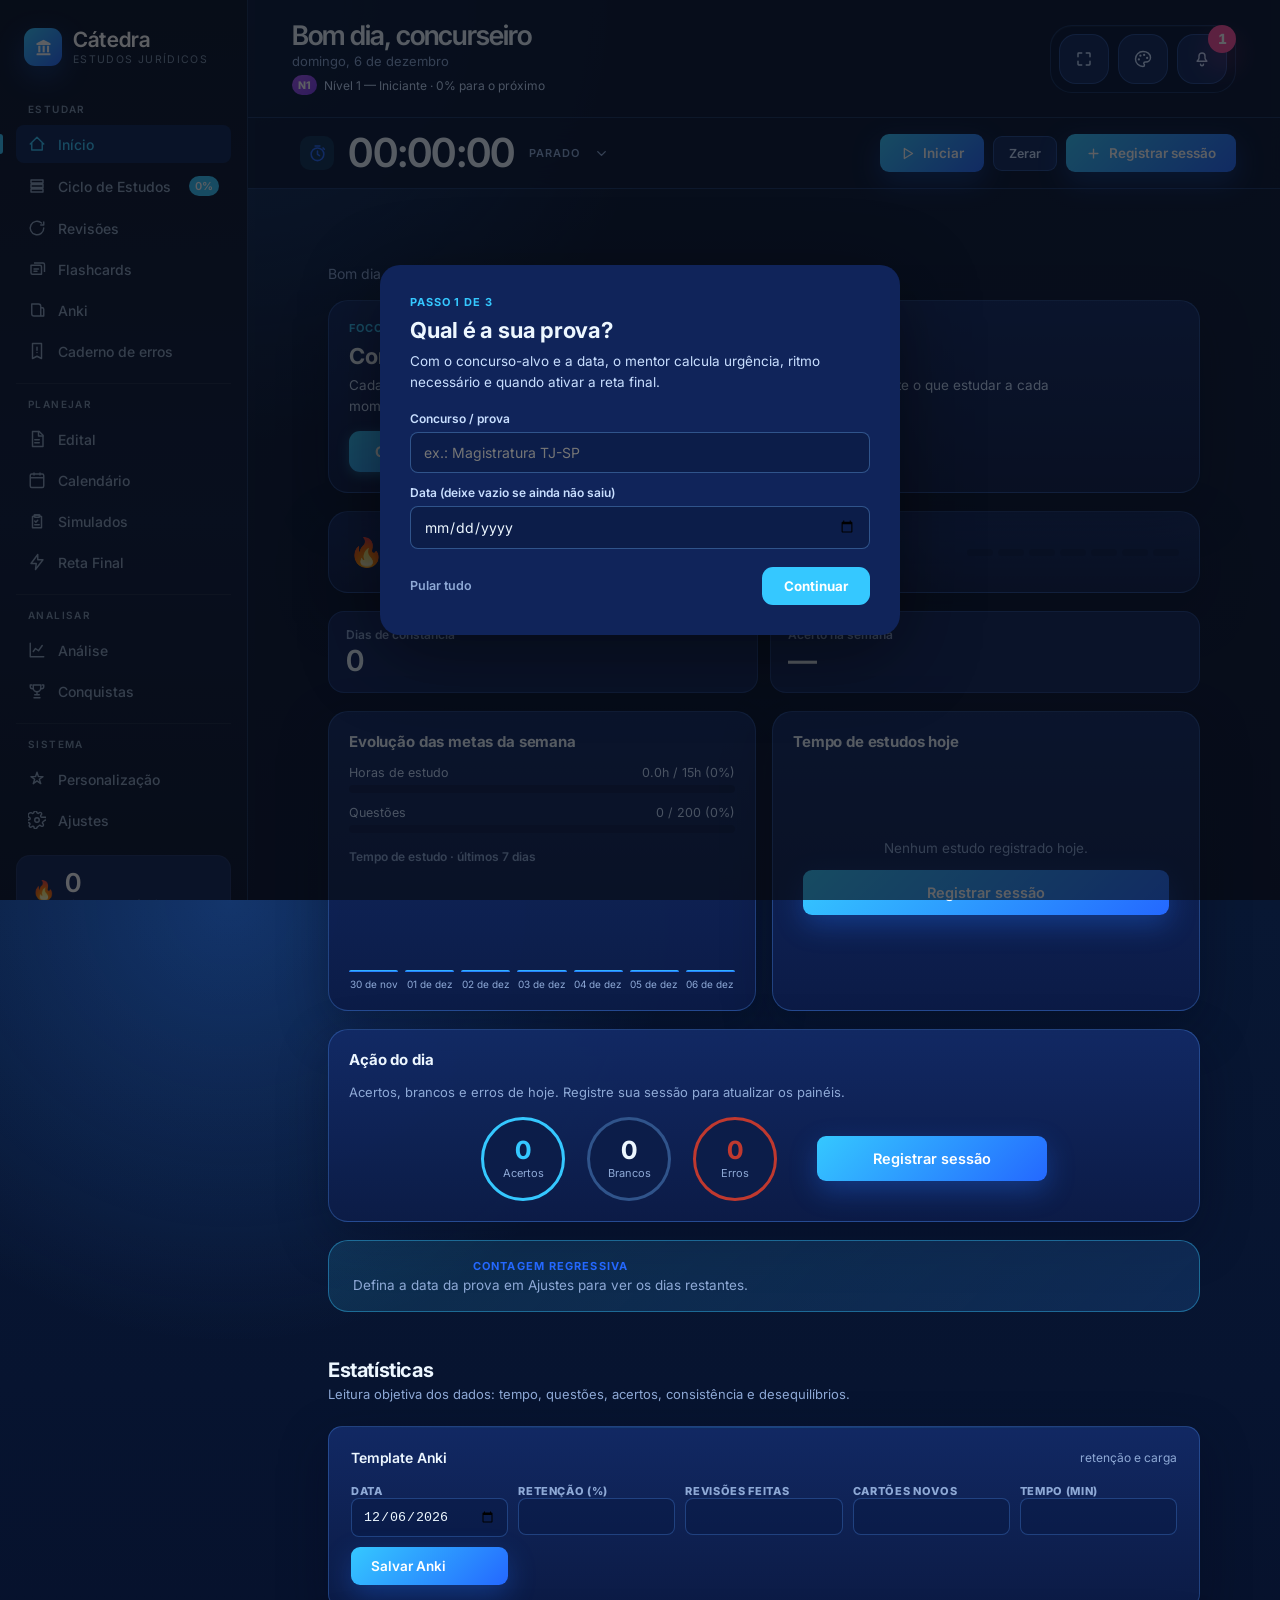
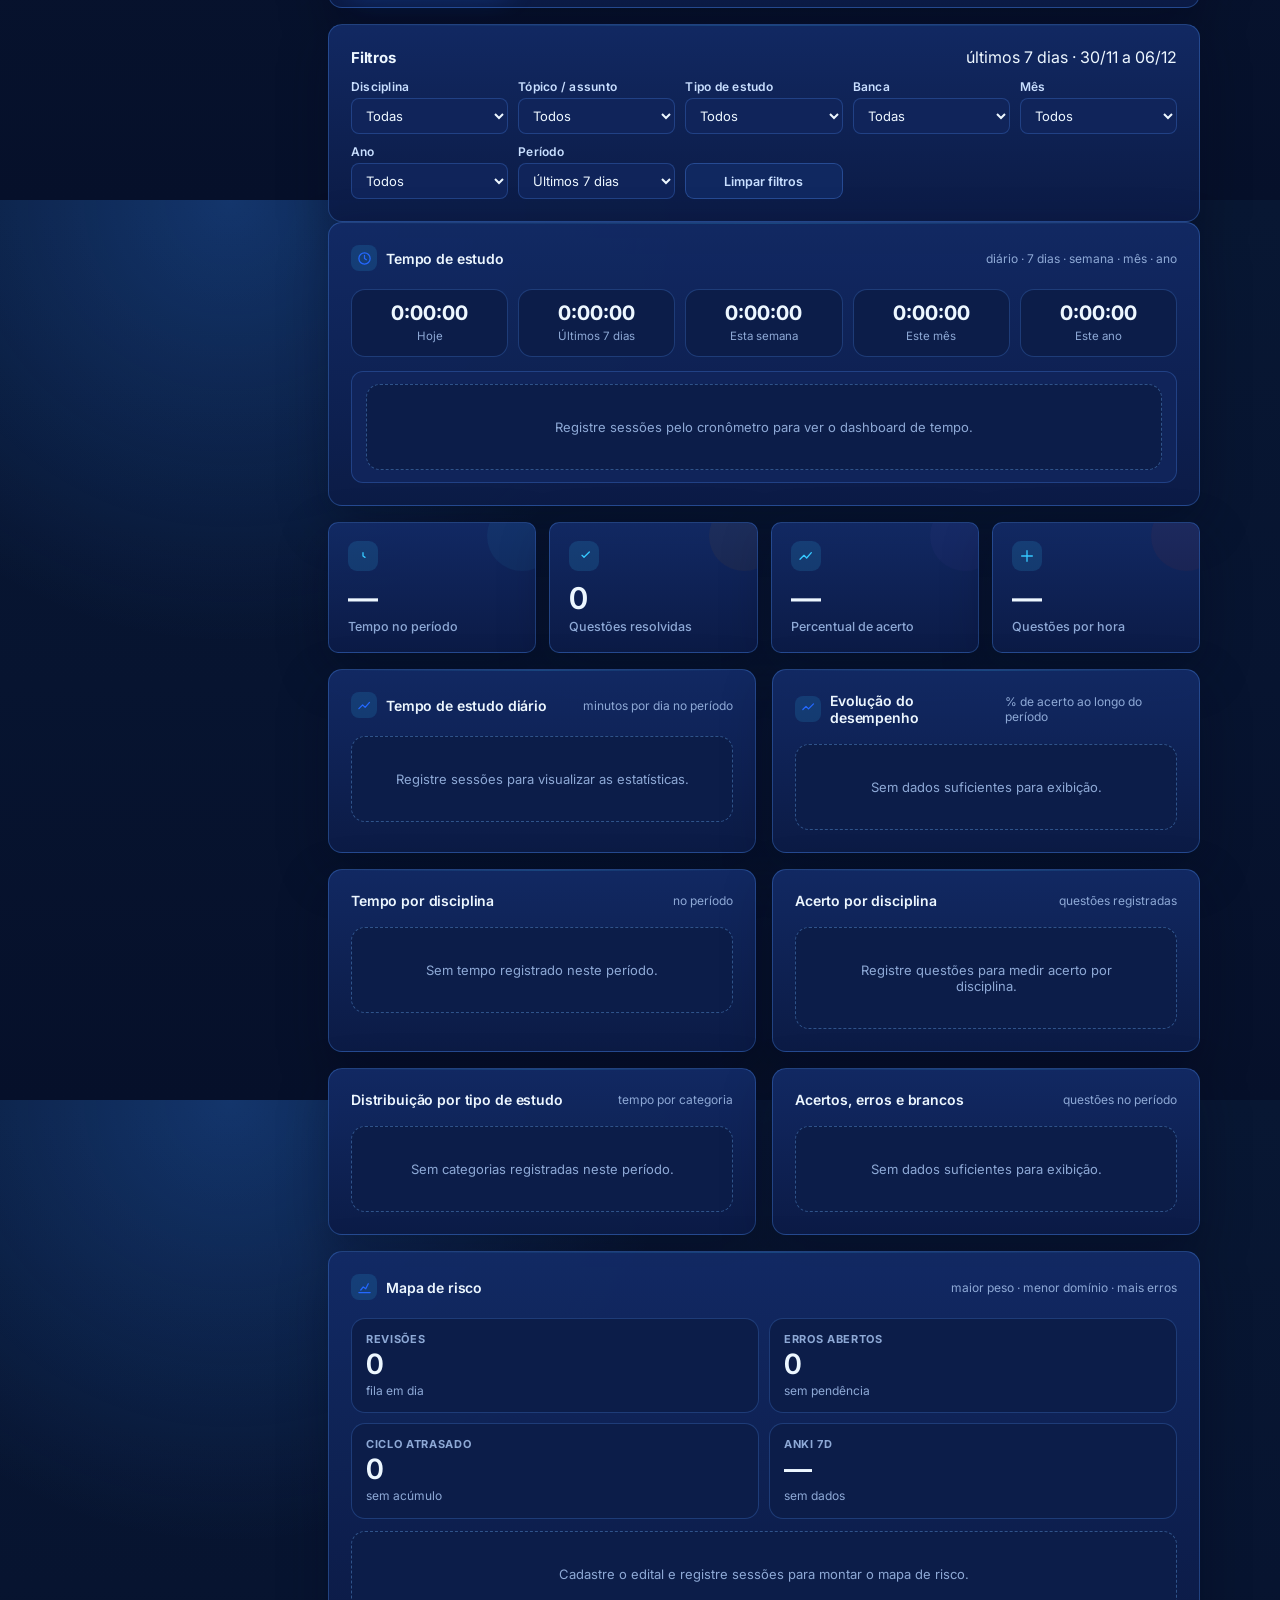
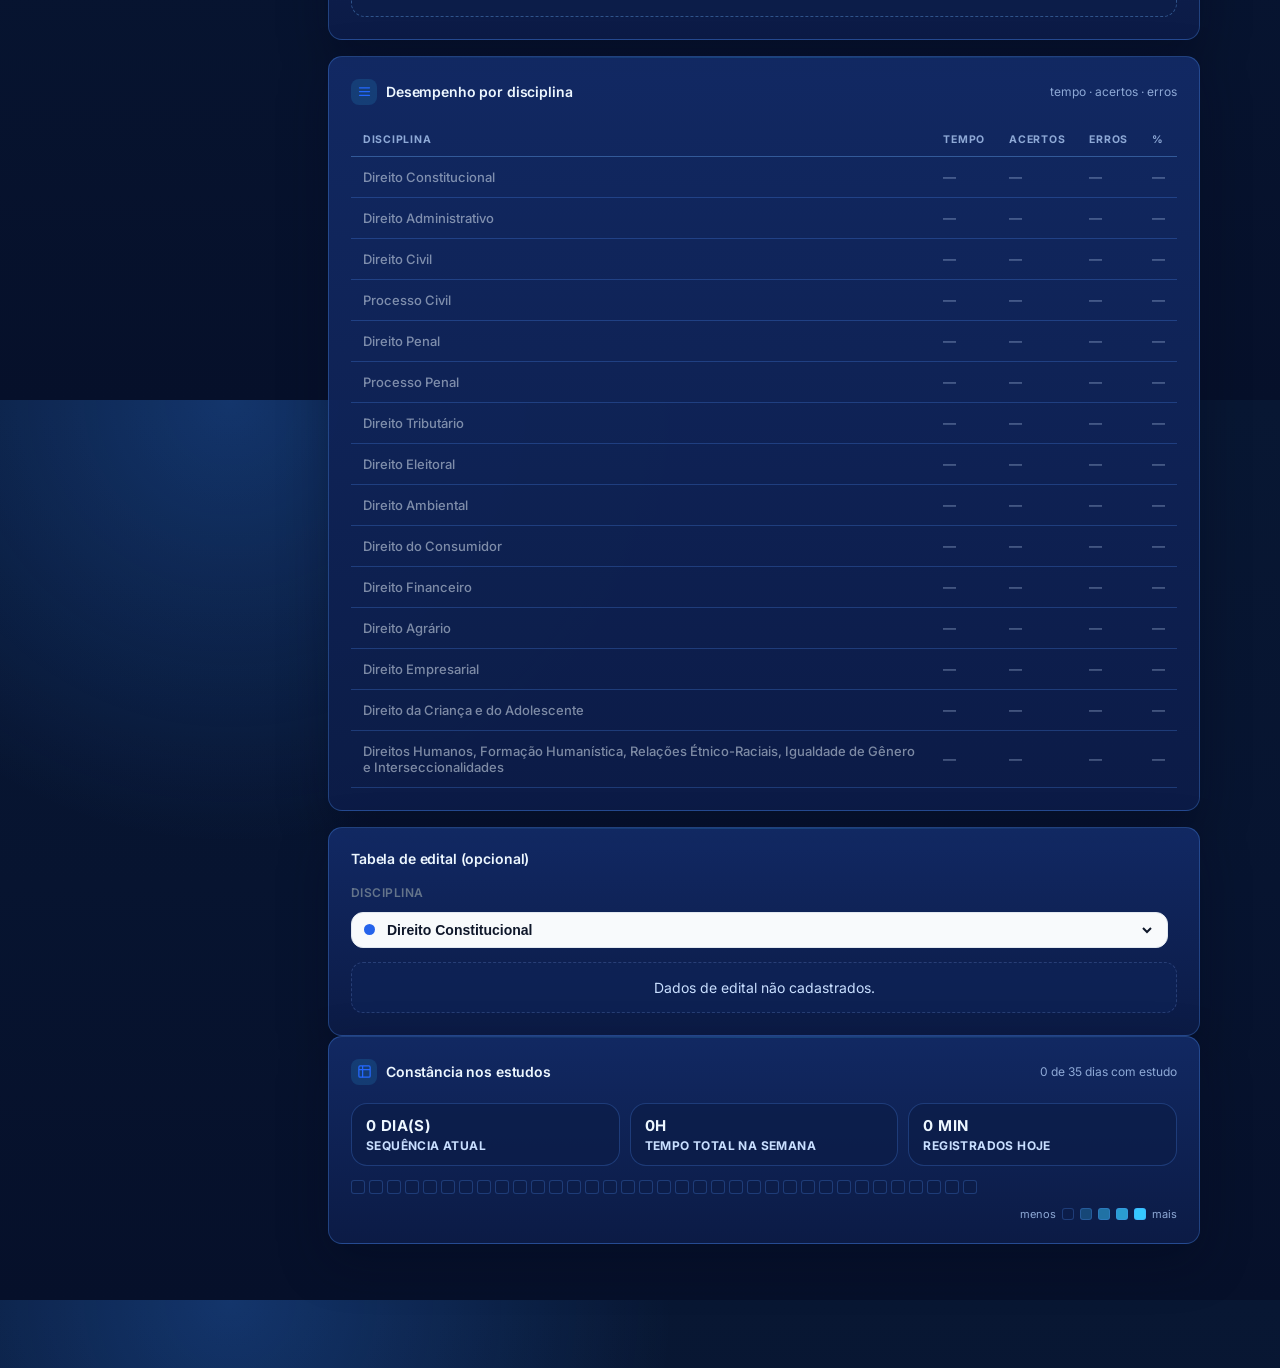
==== commit 0ec972f2: "Add files via upload" ====
--- a/index.html
+++ b/index.html
@@ -4,6 +4,10 @@
 <meta charset="UTF-8">
 <meta name="viewport" content="width=device-width, initial-scale=1.0">
 <title>Cátedra · Plataforma de Estudos</title>
+<link rel="manifest" href="./manifest.webmanifest">
+<meta name="theme-color" content="#0c8a5b">
+<link rel="icon" type="image/svg+xml" href="./icon.svg">
+<link rel="apple-touch-icon" href="./icon.svg">
 <link rel="preconnect" href="https://fonts.googleapis.com">
 <link rel="preconnect" href="https://fonts.gstatic.com" crossorigin>
 <link rel="stylesheet" href="https://fonts.googleapis.com/css2?family=Inter:ital,wght@0,400;0,500;0,600;0,700;1,400&family=Inter+Tight:ital,wght@0,500;0,600;0,700;1,500&display=swap">
@@ -838,7 +842,7 @@
   .system-sync-title{display:flex;align-items:flex-start;justify-content:space-between;gap:12px;margin-bottom:12px;}
   .system-sync-title b{display:block;font-size:14px;}
   .system-sync-title span:not(.ux-pill){display:block;font-size:12.5px;color:var(--text-3);margin-top:2px;}
-  .system-provider-grid{display:grid;grid-template-columns:repeat(4,1fr);gap:10px;}
+  .system-provider-grid{display:grid;grid-template-columns:repeat(2,1fr);gap:10px;}
   .system-provider{display:flex;align-items:center;gap:10px;text-align:left;background:var(--surface);border:1px solid var(--border-2);border-radius:12px;padding:12px;color:var(--text-2);box-shadow:var(--sh-sm);}
   .system-provider:hover{border-color:var(--text-3);transform:translateY(-1px);}
   .system-provider.active{border-color:#ff4aa2;box-shadow:0 0 0 3px rgba(255,74,162,.12);color:var(--text);}
@@ -895,9 +899,7 @@
     <div class="nav-label">Desempenho</div>
     <button class="nav-item" data-view="simulados"><svg viewBox="0 0 24 24" fill="none" stroke="currentColor"><path d="M9 4h6a1 1 0 0 1 1 1v1h2v15H6V6h2V5a1 1 0 0 1 1-1Z" stroke-linejoin="round"/><path d="M9 4h6v3H9z" stroke-linejoin="round"/><path d="M9 12l1.5 1.5L13 11M9 17h6" stroke-linecap="round" stroke-linejoin="round"/></svg>Simulados</button>
     <button class="nav-item" data-view="conquistas"><svg viewBox="0 0 24 24" fill="none" stroke="currentColor"><path d="M7 4h10v4a5 5 0 0 1-10 0V4ZM5 4H3v2a3 3 0 0 0 3 3M19 4h2v2a3 3 0 0 1-3 3M9 17h6M8 21h8M12 13v4" stroke-linecap="round" stroke-linejoin="round"/></svg>Conquistas</button>
-    <button class="nav-item" data-view="desempenho"><svg viewBox="0 0 24 24" fill="none" stroke="currentColor"><path d="M3 3v18h18M7 14l3-4 4 3 5-7" stroke-linecap="round" stroke-linejoin="round"/></svg>Desempenho</button>
-    <button class="nav-item" data-view="historico"><svg viewBox="0 0 24 24" fill="none" stroke="currentColor"><path d="M4 5h16v14H4zM4 9h16M9 5v14" stroke-linejoin="round"/></svg>Histórico</button>
-    <button class="nav-item" data-view="relatorio"><svg viewBox="0 0 24 24" fill="none" stroke="currentColor"><path d="M6 2h9l5 5v15H6z" stroke-linejoin="round"/><path d="M14 2v6h6M9 17v-4M12 17v-6M15 17v-2" stroke-linecap="round" stroke-linejoin="round"/></svg>Relatório</button>
+    <button class="nav-item" data-view="analise"><svg viewBox="0 0 24 24" fill="none" stroke="currentColor"><path d="M3 3v18h18M7 14l3-4 4 3 5-7" stroke-linecap="round" stroke-linejoin="round"/></svg>Análise</button>
     <div class="nav-label">Sistema</div>
     <button class="nav-item" data-view="personalizacao"><svg viewBox="0 0 24 24" fill="none" stroke="currentColor" stroke-width="2" stroke-linecap="round" stroke-linejoin="round"><path d="M12 3l1.9 5.8H20l-4.9 3.6 1.9 5.8L12 14.6 7 18.2l1.9-5.8L4 8.8h6.1z"/></svg>Personalização</button>
     <button class="nav-item" data-view="ajustes"><svg viewBox="0 0 24 24" fill="none" stroke="currentColor"><circle cx="12" cy="12" r="3"/><path d="M19.4 15a1.6 1.6 0 0 0 .3 1.8l.1.1a2 2 0 1 1-2.8 2.8l-.1-.1a1.6 1.6 0 0 0-2.7.6 1.6 1.6 0 0 0-1.6 1.3H12a2 2 0 0 1-4 0v-.1a1.6 1.6 0 0 0-2.7-.6l-.1.1a2 2 0 1 1-2.8-2.8l.1-.1a1.6 1.6 0 0 0-1.3-2.3H1a2 2 0 0 1 0-4h.1a1.6 1.6 0 0 0 1.3-2.7l-.1-.1A2 2 0 1 1 5 2.6l.1.1a1.6 1.6 0 0 0 2.7-.6V2a2 2 0 0 1 4 0v.1a1.6 1.6 0 0 0 2.7.6l.1-.1a2 2 0 1 1 2.8 2.8l-.1.1a1.6 1.6 0 0 0-.3 1.8 1.6 1.6 0 0 0 1.5 1H23a2 2 0 0 1 0 4h-.1a1.6 1.6 0 0 0-1.5 1Z" stroke-linecap="round" stroke-linejoin="round"/></svg>Ajustes</button>
@@ -1113,12 +1115,28 @@
   </div>
 
   <!-- ===== DESEMPENHO (planilha geral por disciplina) ===== -->
-  <div class="view" id="view-desempenho"><div id="dz-root"></div></div>
+  <!-- view-desempenho consolidado na aba Análise (painel "Por disciplina") -->
 
   <!-- ===== STATS: conteúdo movido para dentro do Início — o container #view-stats
        agora é emitido pelo mountDash dentro de #view-inicio (sem classe "view") ===== -->
 
   <!-- ===== HISTÓRICO ===== -->
+  <!-- ===== ANÁLISE (consolida Desempenho · Risco · Histórico · Relatório) ===== -->
+  <div class="view" id="view-analise">
+    <div class="ana-tabs" id="ana-tabs">
+      <button class="ana-tab active" data-ana="visao" type="button">Visão geral</button>
+      <button class="ana-tab" data-ana="disciplina" type="button">Por disciplina</button>
+      <button class="ana-tab" data-ana="risco" type="button">Risco</button>
+      <button class="ana-tab" data-ana="historico" type="button">Histórico</button>
+      <button class="ana-tab" data-ana="relatorio" type="button">Relatório</button>
+    </div>
+    <div class="ana-panel active" id="ana-visao"></div>
+    <div class="ana-panel" id="ana-disciplina"><div id="dz-root"></div></div>
+    <div class="ana-panel" id="ana-risco"></div>
+    <div class="ana-panel" id="ana-historico"></div>
+    <div class="ana-panel" id="ana-relatorio"></div>
+  </div>
+
   <div class="view" id="view-historico">
     <div class="card">
       <div class="card-h"><h3><span class="ico"><svg viewBox="0 0 24 24" fill="none" stroke="currentColor"><path d="M4 5h16v14H4zM4 9h16M9 5v14" stroke-linejoin="round"/></svg></span>Histórico de sessões</h3><div class="hist-filter" style="display:flex;gap:10px;align-items:center;"><select id="hist-disc"></select><span class="hint" id="hist-count"></span></div></div>
@@ -1334,8 +1352,6 @@
         <div class="system-provider-grid" id="settings-provider-grid">
           <button class="system-provider active" type="button" data-provider="supabase"><b>S</b><span><strong>Supabase</strong><small>automática com login</small></span></button>
           <button class="system-provider" type="button" data-provider="icloud"><b>☁</b><span><strong>iCloud Drive</strong><small>backup JSON manual</small></span></button>
-          <button class="system-provider" type="button" data-provider="gdrive"><b>G</b><span><strong>Google Drive</strong><small>preparado para API</small></span></button>
-          <button class="system-provider" type="button" data-provider="onedrive"><b>1D</b><span><strong>OneDrive</strong><small>preparado para API</small></span></button>
         </div>
       </div>
 
@@ -1498,6 +1514,98 @@
 
 <div class="toast" id="toast"><span class="tk"><svg viewBox="0 0 24 24"><path d="M4 12l5 5L20 6" stroke-linecap="round" stroke-linejoin="round"/></svg></span><span id="toast-txt">salvo</span></div>
 
+<script id="catedra-idb-bootstrap">
+/* ===== Fase 0.1 — Fundação de dados =====
+   IndexedDB como cofre do estado: o localStorage é volátil (Safari apaga após 7 dias
+   sem uso; qualquer limpeza de site zera o histórico). Este bootstrap roda ANTES do
+   script principal: se o localStorage foi apagado mas o IndexedDB tem o espelho,
+   restaura tudo e recarrega uma única vez. O espelhamento contínuo, os snapshots
+   diários e a UI de restauração ficam no bloco catedra-roadmap-v1 (fim do arquivo). */
+(function(){
+  'use strict';
+  var DB='catedra-db', VER=1;
+  /* chaves fora de catedra:state que compõem o estado completo da plataforma */
+  var EXTRA_KEYS=['catedra:accent','catedra:accent2','catedraAccent','catedraMode',
+    'catedra_user_personalization','catedra:statsPeriod','catedra_edital','catedra_eventos',
+    'catedra:repact','catedra_biblioteca_v2','catedra:auth-mode','catedra:sync-provider',
+    'catedra:onboarded','catedra:state-updated-at','catedra:system-settings',
+    'catedra:notificacoes-descartadas:v4','catedra:challengeFilter','catedra:ankiconnect:hidden'];
+  function open(cb){
+    try{
+      var r=indexedDB.open(DB,VER);
+      r.onupgradeneeded=function(){
+        var d=r.result;
+        if(!d.objectStoreNames.contains('kv'))d.createObjectStore('kv');
+        if(!d.objectStoreNames.contains('backups'))d.createObjectStore('backups');
+        if(!d.objectStoreNames.contains('meta'))d.createObjectStore('meta');
+      };
+      r.onsuccess=function(){cb(r.result);};
+      r.onerror=function(){cb(null);};
+    }catch(e){cb(null);}
+  }
+  function kvGet(store,key,cb){open(function(db){if(!db)return cb(undefined);try{var rq=db.transaction(store).objectStore(store).get(key);rq.onsuccess=function(){cb(rq.result);};rq.onerror=function(){cb(undefined);};}catch(e){cb(undefined);}});}
+  function kvSet(store,key,val,cb){open(function(db){if(!db)return cb&&cb(false);try{var tx=db.transaction(store,'readwrite');tx.objectStore(store).put(val,key);tx.oncomplete=function(){cb&&cb(true);};tx.onerror=function(){cb&&cb(false);};}catch(e){cb&&cb(false);}});}
+  function kvDel(store,key,cb){open(function(db){if(!db)return cb&&cb(false);try{var tx=db.transaction(store,'readwrite');tx.objectStore(store).delete(key);tx.oncomplete=function(){cb&&cb(true);};tx.onerror=function(){cb&&cb(false);};}catch(e){cb&&cb(false);}});}
+  function kvKeys(store,cb){open(function(db){if(!db)return cb([]);try{var rq=db.transaction(store).objectStore(store).getAllKeys();rq.onsuccess=function(){cb(rq.result||[]);};rq.onerror=function(){cb([]);};}catch(e){cb([]);}});}
+  function payloadNow(){
+    var extras={};
+    EXTRA_KEYS.forEach(function(k){try{var v=localStorage.getItem(k);if(v!=null)extras[k]=v;}catch(e){}});
+    var st=null; try{st=localStorage.getItem('catedra:state');}catch(e){}
+    return {schemaVersion:1, savedAt:new Date().toISOString(), state:st, extras:extras};
+  }
+  function applyPayload(p){
+    if(!p)return false;
+    try{
+      if(p.state!=null)localStorage.setItem('catedra:state',p.state);
+      if(p.extras)Object.keys(p.extras).forEach(function(k){try{localStorage.setItem(k,p.extras[k]);}catch(e){}});
+      return true;
+    }catch(e){return false;}
+  }
+  function hasContent(p){
+    if(!p||!p.state)return false;
+    try{var s=JSON.parse(p.state);return !!((s.sessions&&s.sessions.length)||(s.edital&&s.edital.length)||(s.errors&&s.errors.length)||(s.studyDays&&s.studyDays.length));}catch(e){return false;}
+  }
+  window.CatIDB={open:open,get:kvGet,set:kvSet,del:kvDel,keys:kvKeys,payloadNow:payloadNow,applyPayload:applyPayload,hasContent:hasContent,EXTRA_KEYS:EXTRA_KEYS};
+  /* Recuperação em duas etapas, à prova de corrida com o boot do app:
+     1ª carga (localStorage vazio): lê o espelho do IndexedDB (assíncrono), estaciona o
+        payload no sessionStorage e recarrega — NÃO aplica direto, porque o script
+        principal já pode ter gravado um estado default por cima durante o boot.
+     2ª carga: este bootstrap roda ANTES do script principal e aplica o payload de
+        forma SÍNCRONA a partir do sessionStorage — sem janela para corrida. */
+  function diag(m){try{sessionStorage.setItem('catedra:idb-diag',(sessionStorage.getItem('catedra:idb-diag')||'')+'|'+m);}catch(e){}}
+  window.addEventListener('error',function(e){diag('ERR:'+(e.message||'')+'@'+(e.filename||'').split('/').pop()+':'+e.lineno);});
+  window.addEventListener('unhandledrejection',function(e){diag('REJ:'+(e.reason&&(e.reason.message||String(e.reason))||'').slice(0,120)+'@'+((e.reason&&e.reason.stack||'').match(/index[^\n]*?:(\d+):/)||[])[1]);});
+  try{
+    var staged=sessionStorage.getItem('catedra:idb-payload');
+    if(staged){
+      sessionStorage.removeItem('catedra:idb-payload');
+      var sp=JSON.parse(staged);
+      diag('staged:'+staged.length+':has='+hasContent(sp));
+      if(hasContent(sp)){applyPayload(sp);diag('applied');}
+      try{var _t=+(sessionStorage.getItem('catedra:idb-restored')||0);sessionStorage.setItem('catedra:idb-restored',String(_t+1));}catch(e){}
+    }
+  }catch(e){diag('stage-err:'+(e&&e.message));}
+  var lsEmpty=false;
+  try{lsEmpty=!localStorage.getItem('catedra:state');}catch(e){}
+  diag('boot:lsEmpty='+lsEmpty+':flag='+(sessionStorage.getItem('catedra:idb-restored')||''));
+  var _tries=0; try{_tries=+(sessionStorage.getItem('catedra:idb-restored')||0);}catch(e){}
+  if(lsEmpty && _tries<2){
+    kvGet('kv','mirror',function(p){
+      diag('cb:has='+hasContent(p));
+      if(hasContent(p)){
+        try{
+          sessionStorage.setItem('catedra:idb-payload',JSON.stringify(p));
+          diag('stagedSet');
+          location.reload();
+        }catch(e){ /* sessionStorage cheio: aplica direto como plano B */
+          if(applyPayload(p)){try{sessionStorage.setItem('catedra:idb-restored','1');}catch(e2){}location.reload();}
+        }
+      }
+    });
+  }
+})();
+</script>
+
 <script>
 const DIAS=[
   {k:'seg',n:'Seg',full:'Segunda',d:'STF',rot:{tag:'Informativo STF',t:'Informativo do STF',d:'2 a 4 informativos recentes.'}},
@@ -1702,21 +1810,38 @@
       const localAt = cloudLoaded ? localUpdatedAt() : BOOT_LOCAL_STAMP;
       const remoteMs = remoteAt ? Date.parse(remoteAt) : 0;
       const localMs = localAt ? Date.parse(localAt) : 0;
-      if(!force && localMs && remoteMs && localMs > remoteMs && stateHasContent(state)){
-        cloudLoaded = true;
-        pushStateToCloud();
-        return;
-      }
       const incoming = JSON.stringify(rows[0].state);
       let current = '';
       try{ current = JSON.stringify(state); }catch(e){}
       /* só re-renderiza se a nuvem trouxer dados realmente diferentes —
          evita reconstruir a página inteira (tremor) a cada foco/refresh de sessão */
       if(incoming !== current){
-        state = rows[0].state;
-        localStorage.setItem('catedra:state', incoming);
-        if(remoteAt) markLocalUpdated(remoteAt);
-        if(typeof initAll === 'function') initAll();
+        const localNewer = !!(localMs && remoteMs && localMs > remoteMs);
+        let next = rows[0].state;
+        /* roadmap 2.1: merge por natureza do dado — sessões/revisões/erros/simulados/anki
+           são append-only (união por id, sem conflito); configurações/edital seguem
+           last-write-wins. Dois dispositivos editando offline convergem sem perder sessões. */
+        if(typeof window.catedraMergeStates === 'function' && stateHasContent(state) && stateHasContent(next)){
+          next = window.catedraMergeStates(state, rows[0].state, localNewer);
+        } else if(!force && localNewer && stateHasContent(state)){
+          /* sem função de merge disponível: preserva o comportamento antigo (local mais novo vence) */
+          cloudLoaded = true;
+          pushStateToCloud();
+          return;
+        }
+        const nextJson = JSON.stringify(next);
+        if(nextJson !== current){
+          state = next;
+          localStorage.setItem('catedra:state', nextJson);
+          if(typeof initAll === 'function') initAll();
+        }
+        cloudLoaded = true;
+        if(nextJson !== incoming){
+          markLocalUpdated(); /* o merge incorporou dados locais: somos a versão mais nova */
+          pushStateToCloud(); /* convergir a nuvem para o resultado do merge */
+        } else if(remoteAt){
+          markLocalUpdated(remoteAt); /* pull puro: adota o carimbo remoto, sem fingir ser mais novo */
+        }
       }
     } else if(stateHasContent(state)){
       cloudLoaded = true;
@@ -1842,6 +1967,7 @@
         window.cmRemoveExam=function(id){
           cmEnsureExams();
           var wasActive=state.exams.some(function(x){return x.id===id && x.active;});
+          try{if(window.catedraTombstone)catedraTombstone('exams',id);}catch(e){}
           state.exams=state.exams.filter(function(x){return x.id!==id;});
           if(wasActive){
             if(state.exams.length){ state.exams[0].active=true; state.exam={name:state.exams[0].name||'', date:state.exams[0].date||''}; }
@@ -1964,11 +2090,10 @@
   document.getElementById('nav').classList.remove('open');document.getElementById('side-foot').classList.remove('open');
   const v=b.dataset.view;
   if(v==='ciclo')renderCycle();
-  if(v==='desempenho'&&window.renderDesempenho)renderDesempenho();
   if(v==='revisoes')renderRevisions();
   if(v==='simulados')renderSimulados();
   if(v==='edital')renderEdital();
-  if(v==='historico')renderHistory();
+  if(v==='analise'&&window.renderAnalise)renderAnalise();
   if(v==='calendario')renderCalendar();
   if(v==='erros')renderErros();
   if(v==='conquistas')renderConquistas();
@@ -3330,7 +3455,7 @@
 document.getElementById('rel-newer').onclick=()=>{relOffset=Math.max(0,relOffset-1);renderRelatorio();};
 document.getElementById('rel-period').onchange=(e)=>{relPeriod=parseInt(e.target.value,10)||7;relOffset=0;renderRelatorio();};
 document.getElementById('rel-print').onclick=()=>window.print();
-document.querySelector('[data-view=relatorio]').addEventListener('click',renderRelatorio);
+{const _nrel=document.querySelector('[data-view=relatorio]');if(_nrel)_nrel.addEventListener('click',renderRelatorio);} /* botão consolidado na aba Análise */
 
 /* ===== streak ===== */
 function renderStreak(){const days=[...new Set(state.studyDays)].sort();let s=0,cur=todayStr();
@@ -3423,6 +3548,7 @@
     sess.map(s=>{const acc=s.q>0?Math.round(s.c/s.q*100)+'%':'—';
     return '<tr><td>'+fmtDate(s.date)+'</td><td>'+s.disc+'</td><td>'+escapeHtml(s.topic)+'</td><td><span class="pill-cat" style="background:'+CAT_COLOR[s.cat]+'1e;color:'+CAT_COLOR[s.cat]+'">'+CAT_LABEL[s.cat]+'</span></td><td class="num">'+fmtHMS(sessSec(s))+'</td><td class="num">'+(s.q||'—')+'</td><td class="num">'+acc+'</td><td class="num">'+(s.pg||'—')+'</td><td class="num">'+(s.au||'—')+'</td><td class="note">'+(s.note?escapeHtml(s.note):'')+'</td><td><button class="del" data-id="'+s.id+'">excluir</button></td></tr>';}).join('');
   t.querySelectorAll('.del').forEach(b=>b.onclick=()=>{const id=Number(b.dataset.id);
+    try{if(window.catedraTombstone){catedraTombstone('sessions',id);state.revisions.filter(r=>r.sid===id).forEach(r=>catedraTombstone('revisions',r.id));}}catch(e){}
     state.sessions=state.sessions.filter(s=>s.id!==id);state.revisions=state.revisions.filter(r=>r.sid!==id);
     save();renderHistory();renderRevBadge();renderStreak();renderHome();});}
 
@@ -5185,8 +5311,8 @@
   .ca-sync-option.active{border-color:#0c8a5b;box-shadow:0 0 0 3px rgba(12,138,91,.12);background:#f7fcfa;}
   .ca-cloud-ico{width:32px;height:32px;border-radius:11px;display:flex;align-items:center;justify-content:center;background:#eef0ed;color:#11151b;flex-shrink:0;font-size:16px;font-weight:900;}
   .ca-sync-option.active .ca-cloud-ico{background:#0c8a5b;color:#fff;}
-  .ca-sync-main{font-size:13px;font-weight:800;line-height:1.1;}
-  .ca-sync-sub{font-size:11.3px;color:#6a7079;margin-top:3px;line-height:1.25;}
+  .ca-sync-main{display:block;font-size:13px;font-weight:800;line-height:1.1;}
+  .ca-sync-sub{display:block;font-size:11.3px;color:#6a7079;margin-top:3px;line-height:1.25;}
   .ca-sync-note{font-size:12px;color:#6a7079;line-height:1.45;background:#f1f5f3;border:1px solid #e1e5df;border-radius:13px;padding:11px 12px;margin-top:11px;}
   .ca-sync-actions{display:grid;grid-template-columns:1fr 1fr;gap:9px;margin-top:10px;}
   @media(max-width:900px){.ca-auth-shell{grid-template-columns:1fr;}.ca-auth-hero{min-height:auto;padding:30px;}.ca-proof-grid{grid-template-columns:1fr 1fr 1fr;}.ca-auth-card{padding:30px;}}
@@ -5239,8 +5365,6 @@
       <div class="ca-sync-grid" id="ca-sync-grid">
         <button class="ca-sync-option active" type="button" data-provider="supabase"><span class="ca-cloud-ico">S</span><span><span class="ca-sync-main">Supabase</span><span class="ca-sync-sub">automática com login</span></span></button>
         <button class="ca-sync-option" type="button" data-provider="icloud"><span class="ca-cloud-ico">☁</span><span><span class="ca-sync-main">iCloud Drive</span><span class="ca-sync-sub">backup JSON manual</span></span></button>
-        <button class="ca-sync-option" type="button" data-provider="gdrive"><span class="ca-cloud-ico">G</span><span><span class="ca-sync-main">Google Drive</span><span class="ca-sync-sub">preparado para API</span></span></button>
-        <button class="ca-sync-option" type="button" data-provider="onedrive"><span class="ca-cloud-ico">1D</span><span><span class="ca-sync-main">OneDrive</span><span class="ca-sync-sub">preparado para API</span></span></button>
       </div>
       <div class="ca-sync-note" id="ca-sync-note">Supabase é a sincronização automática já conectada ao login. iCloud Drive funciona como backup: exporte o JSON e salve na pasta iCloud Drive.</div>
       <div class="ca-sync-actions">
@@ -6793,7 +6917,7 @@
 function renderReportCard(){const view=$('view-relatorio');if(!view)return;let card=$('dom-report-decision');if(!card){card=document.createElement('div');card.id='dom-report-decision';card.className='card dom-report-card';const anchor=$('rel-kpis2')||$('rel-kpis')||view.firstElementChild;if(anchor&&anchor.nextSibling)view.insertBefore(card,anchor.nextSibling);else view.appendChild(card);}const rows=allRows();card.innerHTML='<div class="card-h"><h3><span class="ico"><svg viewBox="0 0 24 24" fill="none" stroke="currentColor"><path d="M4 12l4 4L20 4M4 20h16" stroke-linecap="round" stroke-linejoin="round"/></svg></span>Relatório de decisão</h3><span class="hint">continue · reduza · aumente · pause · corrija</span></div><div class="dom-actions" id="dom-report-actions"></div>';renderDecisions(rows,'dom-report-actions');}
 function bindRefresh(){qa('.nav-item[data-view]').forEach(b=>{if(b.dataset.domBind)return;b.dataset.domBind='1';b.addEventListener('click',()=>setTimeout(()=>{if(b.dataset.view==='dominio')renderDomain();if(b.dataset.view==='relatorio')renderReportCard();const rows=allRows();const badge=$('nav-dominio');if(badge){const n=rows.filter(r=>r.risk>=70).length;badge.textContent=String(n);badge.style.display=n?'flex':'none';}},90));});}
 function wrapRenders(){['renderHome','renderEdital','renderAnki','renderErros','renderRevisions','renderStats','renderRelatorio','renderPlanejamento'].forEach(name=>{const fn=window[name];if(typeof fn==='function'&&!fn.__dominioRisco){window[name]=function(){const r=fn.apply(this,arguments);setTimeout(()=>{if($('view-dominio')?.classList.contains('active'))renderDomain();if($('view-relatorio')?.classList.contains('active'))renderReportCard();const rows=allRows(),b=$('nav-dominio');if(b){const n=rows.filter(x=>x.risk>=70).length;b.textContent=String(n);b.style.display=n?'flex':'none';}},70);return r;};window[name].__dominioRisco=true;}});}
-function boot(){window.allRows=allRows;ensureNav();ensureView();bindRefresh();wrapRenders();renderDomain();renderReportCard();}
+function boot(){window.allRows=allRows;window.renderDomain=renderDomain;ensureView();bindRefresh();wrapRenders();renderDomain();renderReportCard();}
 if(document.readyState==='loading')document.addEventListener('DOMContentLoaded',boot);else boot();
 })();
 </script>
@@ -7652,9 +7776,8 @@
     var id = active ? String(active.id || '').replace('view-','') : '';
     var map = {
       inicio:'renderHome', ciclo:'renderCycle', revisoes:'renderRevisions', simulados:'renderSimulados',
-      edital:'renderEdital', calendario:'renderCalendar',
-      desempenho:'renderDesempenho', historico:'renderHistory', relatorio:'renderRelatorio', ajustes:'renderAjustes',
-      anki:'renderAnki', erros:'renderErros', conquistas:'renderConquistas', dominio:'renderDomain'
+      edital:'renderEdital', calendario:'renderCalendar', analise:'renderAnalise', ajustes:'renderAjustes',
+      anki:'renderAnki', erros:'renderErros', conquistas:'renderConquistas'
     };
     if(map[id]) call(map[id]);
   }
@@ -8408,8 +8531,8 @@
     var seen={};
     qa('.nav-item[data-view]',nav).forEach(function(item){ var v=item.dataset.view; if(seen[v]){ item.dataset.catedraDuplicate='1'; item.remove(); } else { seen[v]=item; item.title=(item.textContent||'').trim(); } });
     qa('.nav-label',nav).forEach(function(label,idx){ var next=label.nextElementSibling; if(next && next.classList && next.classList.contains('nav-label')) label.remove(); if(idx>0 && label.textContent.trim()===qa('.nav-label',nav)[idx-1]?.textContent.trim()) label.remove(); });
-    var order=['inicio','ciclo','revisoes','edital','dominio','calendario','biblioteca','reta-final','simulados','desempenho','relatorio','conquistas','anki','erros','flashcards','historico','personalizacao','ajustes'];
-    var groups=[['Estudo',['inicio','ciclo','revisoes','edital','dominio','calendario','biblioteca']],['Desempenho',['reta-final','simulados','desempenho','relatorio','conquistas','anki','erros','flashcards']],['Sistema',['historico','personalizacao','ajustes']]];
+    var order=['inicio','ciclo','revisoes','flashcards','anki','erros','edital','calendario','simulados','reta-final','biblioteca','analise','conquistas','personalizacao','ajustes'];
+    var groups=[['Estudar',['inicio','ciclo','revisoes','flashcards','anki','erros']],['Planejar',['edital','calendario','simulados','reta-final','biblioteca']],['Analisar',['analise','conquistas']],['Sistema',['personalizacao','ajustes']]];
     var frag=document.createDocumentFragment();
     groups.forEach(function(g){ var lab=document.createElement('div'); lab.className='nav-label'; lab.textContent=g[0]; frag.appendChild(lab); g[1].forEach(function(v){ var el=seen[v]||q('.nav-item[data-view="'+v+'"]',nav); if(el){ el.style.display=''; frag.appendChild(el); } }); });
     order.forEach(function(v){ var el=seen[v]||q('.nav-item[data-view="'+v+'"]',nav); if(el && !frag.contains(el)) frag.appendChild(el); });
@@ -8470,14 +8593,12 @@
     'view-ciclo':['renderCycle'],
     'view-revisoes':['renderRevisions'],
     'view-edital':['renderEditalCard','renderDistribuicao'],
-    'view-dominio':['renderDomain'],
     'view-calendario':['renderCalendar'],
     'view-simulados':['renderSimulados'],
-    'view-relatorio':['renderRelatorio'],
     'view-conquistas':['renderConquistas'],
     'view-anki':['renderAnki'],
     'view-erros':['renderErros'],
-    'view-historico':['renderHistory']
+    'view-analise':['renderAnalise']
   };
   var ALL_RENDERERS=['renderProfile','renderCountdown','renderGoals','renderResumo','renderStreak','renderRevBadge','renderErrosBadge','renderEditalBadge','renderEditalCard','renderHome','renderCycle','renderRevisions','renderStats','renderDistribuicao','renderSimulados','renderHistory','renderRelatorio','renderConquistas','renderCalendar','renderAnki','renderErros','renderDomain','renderDesempenho'];
   function refreshAll(reason){
@@ -8713,11 +8834,14 @@
     var prevStats=by('view-stats');
     if(prevStats&&prevStats.parentNode){try{prevStats.parentNode.removeChild(prevStats);}catch(e){prevStats=null;}}
     var D=compute();
-    var kpis=[['Tempo estudado',fmtH(D.totalMin)],['Total de quest\u00f5es',D.totalQ],['Total de mat\u00e9rias',D.nDisc],['Dias estudados',D.diasEst],['Simulados feitos',D.nSim],['T\u00f3picos estudados',D.nTopics],['Revis\u00f5es conclu\u00eddas',D.revDone],['Acerto m\u00e9dio',D.acertoMedio+'%']].map(function(k){return kpiCard(k[0],k[1]);}).join('');
+    /* roadmap 1.2: KPIs reduzidos a 2 — constância e taxa de acerto da semana */
+    var wkAcc=(function(){try{var ws=(typeof weekStart==='function')?weekStart():null;var sw=(window.state&&state.sessions||[]).filter(function(x){return ws&&x.date>=ws;});var q=sw.reduce(function(a,x){return a+(+x.q||0);},0),c=sw.reduce(function(a,x){return a+(+x.c||0);},0);return q?Math.round(c/q*100)+'%':'\u2014';}catch(e){return '\u2014';}})();
+    var kpis=[['Dias de const\u00e2ncia',D.diasEst],['Acerto na semana',wkAcc]].map(function(k){return kpiCard(k[0],k[1]);}).join('');
     v.innerHTML='<div class="dash-root">'
       +'<div class="dash-hello"><h1>In\u00edcio</h1><p>'+greeting()+'</p></div>'
+      +'<section class="dash-card foco-agora" id="foco-agora-card"></section>'
       +'<section class="dash-card dash-streak">'+streakBlock(D)+'</section>'
-      +'<div class="dash-kpis">'+kpis+'</div>'
+      +'<div class="dash-kpis dash-kpis-2">'+kpis+'</div>'
       +'<div class="dash-central">'
         +'<section class="dash-card dash-week">'+weekBlock(D)+'</section>'
         +'<section class="dash-card dash-today"><h3 class="dash-h">Tempo de estudos hoje</h3>'+donut(D.porDisc,D.hojeMin)+'</section>'
@@ -8735,6 +8859,7 @@
     Array.prototype.forEach.call(v.querySelectorAll('[data-open-session]'),function(b){b.onclick=function(){if(window.openSessionModal){window.openSessionModal();}else{var ob=by('open-session');if(ob)ob.click();}};});
     try{if(typeof window.renderStats==='function')window.renderStats();}catch(e){}
     try{if(typeof window.statsInfoTable==='function')window.statsInfoTable();}catch(e){}
+    try{if(typeof window.renderFocoAgora==='function')window.renderFocoAgora();}catch(e){}
   }
 
   window.renderHome=mountDash;
@@ -10940,7 +11065,7 @@
       saveAll(); try{if(window.renderAnki)window.renderAnki();}catch(e){} renderAnkiActionPanel();
       if(st)st.textContent='Anki sincronizado: '+decks.length+' baralho(s), '+totals.due+' cartão(ões) vencidos.';
     }catch(e){
-      if(st)st.textContent='Não consegui ler o Anki. Abra o Anki, ative o AnkiConnect e mantenha localhost:8765 disponível.';
+      if(st)st.textContent=(typeof window.catedraAnkiHelp==='function')?window.catedraAnkiHelp():'Não consegui ler o Anki. Abra o Anki, ative o AnkiConnect e mantenha localhost:8765 disponível.';
     }
   }
 
@@ -11217,10 +11342,18 @@
 /* ===== Integração AnkiConnect (Anki desktop · add-on 2055492159) ===== */
 (function(){
   'use strict';
+  /* roadmap 3.4: diagnóstico específico em vez de falha genérica.
+     Em página HTTPS (GitHub Pages), o fetch para http://127.0.0.1:8765 é bloqueado
+     como mixed content — a orientação precisa dizer isso, não "erro de conexão". */
+  window.catedraAnkiHelp=function(){
+    if(location.protocol==='https:')
+      return 'Este site está em HTTPS e o navegador bloqueia a conexão com o Anki local (http://127.0.0.1:8765 — "conteúdo misto"). Para usar: clique no cadeado do navegador → Configurações do site → permita "Conteúdo inseguro" para este domínio, ou abra a plataforma pelo arquivo local. O Anki também precisa estar aberto com o add-on AnkiConnect (2055492159).';
+    return 'Não encontrei o Anki. Abra o Anki no computador, instale/ative o add-on AnkiConnect (código 2055492159) e tente de novo — a porta usada é a 8765, local.';
+  };
   function ankiConnectInvoke(action, version, params={}) {
       return new Promise((resolve, reject) => {
           const xhr = new XMLHttpRequest();
-          xhr.addEventListener('error', () => reject('failed to connect to AnkiConnect'));
+          xhr.addEventListener('error', () => reject(window.catedraAnkiHelp()));
           xhr.addEventListener('load', () => {
               try {
                   const response = JSON.parse(xhr.responseText);
@@ -11407,14 +11540,33 @@
     return activeErrors().filter(function(e){var s=cardSrs(e.id);return !s||String(s.due||t)<=t;});
   }
 
+  /* roadmap 3.3: scheduler adaptativo por cartão (estilo FSRS) no lugar dos degraus
+     fixos 1·3·7·15·30 — cada cartão tem ease/intervalo próprios conforme o desempenho.
+     Migração: cartões antigos {step} herdam o intervalo do degrau em que estavam. */
+  function migrateSrs(cur){
+    if(cur.ease==null){
+      cur.ease=2.3;
+      cur.interval=IV[Math.min(+cur.step||0,IV.length-1)]||1;
+    }
+    return cur;
+  }
   function grade(g){
     var c=queue[idx]; if(!c)return;
     var store=srs(), k=String(c.id);
-    var cur=store[k]||{step:0,due:T(),history:[]};
-    if(g==='errei'){cur.step=0;cur.due=addD(T(),1);}
-    else if(g==='quase'){cur.due=addD(T(),Math.max(1,Math.round(IV[Math.min(cur.step,IV.length-1)]/2)));}
-    else {cur.step=Math.min(IV.length-1,(+cur.step||0)+1);cur.due=addD(T(),IV[cur.step]);}
-    cur.history=cur.history||[];cur.history.push({date:T(),g:g});
+    var cur=migrateSrs(store[k]||{step:0,due:T(),history:[],ease:2.3,interval:0});
+    if(g==='errei'){
+      cur.ease=Math.max(1.3,(+cur.ease||2.3)-0.2);
+      cur.interval=1; cur.step=0;
+    } else if(g==='quase'){
+      cur.ease=Math.max(1.3,(+cur.ease||2.3)-0.05);
+      cur.interval=Math.max(1,Math.round((+cur.interval||1)*1.2));
+    } else {
+      cur.ease=Math.min(3.2,(+cur.ease||2.3)+0.06);
+      cur.interval=Math.min(365,Math.max(1,Math.round(((+cur.interval||0)||0.6)*cur.ease)));
+      cur.step=Math.min(IV.length-1,(+cur.step||0)+1); /* compat com leitores antigos */
+    }
+    cur.due=addD(T(),cur.interval);
+    cur.history=cur.history||[];cur.history.push({date:T(),g:g,iv:cur.interval});
     store[k]=cur; saveAll();
     idx++; showingBack=false; renderStudy(); renderListAndBadge();
   }
@@ -11447,8 +11599,8 @@
         +'<div class="flash-back">'+back+'</div>'
         +'<div class="flash-grades">'
         +'<button class="flash-grade errei" data-g="errei" type="button">Errei<small>volta em 1 dia</small></button>'
-        +'<button class="flash-grade quase" data-g="quase" type="button">Quase<small>meio intervalo</small></button>'
-        +'<button class="flash-grade acertei" data-g="acertei" type="button">Acertei<small>avança 1·3·7·15·30</small></button>'
+        +'<button class="flash-grade quase" data-g="quase" type="button">Quase<small>intervalo curto</small></button>'
+        +'<button class="flash-grade acertei" data-g="acertei" type="button">Acertei<small>intervalo adaptativo</small></button>'
         +'</div></div>';
       qa('[data-g]',host).forEach(function(b){b.onclick=function(){grade(this.dataset.g);};});
     }
@@ -11616,5 +11768,1113 @@
   body.mentor-video-theme .s-misto label,
   body.mentor-video-theme .s-result label{color:var(--text-2,#c9dfff)!important;}
 </style>
+
+<style id="catedra-roadmap-v1-css">
+/* ===== Roadmap v1 — Foco de Agora, Análise, check-in, onboarding, mobile ===== */
+.foco-agora{position:relative;border:1px solid color-mix(in srgb,var(--emerald) 45%,transparent);background:linear-gradient(135deg,color-mix(in srgb,var(--emerald) 16%,var(--surface)) 0%,var(--surface) 70%);}
+.foco-agora .fa-eyebrow{display:flex;align-items:center;gap:8px;font-size:11px;font-weight:700;letter-spacing:.08em;text-transform:uppercase;color:var(--emerald);margin-bottom:8px;}
+.foco-agora .fa-eyebrow .fa-reta{background:var(--amber,#d97706);color:#fff;border-radius:999px;padding:2px 9px;font-size:10.5px;letter-spacing:.04em;}
+.foco-agora h2{font-size:clamp(17px,2.2vw,22px);margin:0 0 6px;letter-spacing:-.01em;}
+.foco-agora .fa-reason{font-size:13.5px;line-height:1.55;color:var(--text-2);margin:0 0 14px;max-width:720px;}
+.foco-agora .fa-row{display:flex;align-items:center;gap:10px;flex-wrap:wrap;}
+.foco-agora .fa-start{border:none;border-radius:11px;padding:12px 26px;font-size:14.5px;font-weight:700;cursor:pointer;background:linear-gradient(135deg,var(--emerald),var(--emerald-d));color:#fff;box-shadow:0 3px 12px color-mix(in srgb,var(--emerald) 40%,transparent);}
+.foco-agora .fa-start:hover{transform:translateY(-1px);}
+.foco-agora .fa-alt{background:none;border:1px solid var(--border-2);border-radius:11px;padding:11px 16px;font-size:13px;color:var(--text-2);cursor:pointer;}
+.foco-agora .fa-alert{display:flex;gap:8px;align-items:flex-start;font-size:12.5px;color:var(--amber,#b45309);background:color-mix(in srgb,var(--amber,#d97706) 12%,transparent);border-radius:10px;padding:8px 12px;margin-top:12px;}
+.foco-agora .fa-queue{margin-top:12px;font-size:12px;color:var(--text-3);}
+.dash-kpis-2{grid-template-columns:repeat(2,1fr)!important;}
+.ana-tabs{display:flex;gap:6px;flex-wrap:wrap;margin-bottom:18px;border-bottom:1px solid var(--border);padding-bottom:0;}
+.ana-tab{background:none;border:none;border-bottom:2px solid transparent;padding:10px 16px;font-size:13.5px;font-weight:600;color:var(--text-3);cursor:pointer;}
+.ana-tab.active{color:var(--emerald);border-bottom-color:var(--emerald);}
+.ana-panel{display:none;}
+.ana-panel.active{display:block;}
+.ana-embed{display:block;}
+#ana-disciplina .dz-bar{width:90px;height:8px;border-radius:99px;background:var(--surface-2);border:1px solid var(--border);overflow:hidden;}
+#ana-disciplina .dz-bar i{display:block;height:100%;border-radius:99px;transition:width .4s;}
+#ana-disciplina .dz-pct{display:inline-flex;min-width:48px;justify-content:center;padding:4px 9px;border-radius:999px;font-weight:700;font-size:12px;}
+#ana-disciplina .htable .muted td{opacity:.55;}
+.prontidao-card .pr-grid{display:grid;grid-template-columns:repeat(auto-fit,minmax(170px,1fr));gap:12px;margin-top:10px;}
+.prontidao-card .pr-cell,.pr-cell{background:var(--surface-2);border:1px solid var(--border);border-radius:12px;padding:12px 14px;}
+.pr-grid{display:grid;grid-template-columns:repeat(auto-fit,minmax(170px,1fr));gap:12px;margin-top:10px;}
+.pr-cell b{display:block;font-size:20px;}
+.pr-cell span{font-size:11.5px;color:var(--text-3);}
+.ckin-overlay{position:fixed;inset:0;background:rgba(10,14,20,.55);z-index:9998;display:flex;align-items:center;justify-content:center;padding:18px;}
+.ckin-card{background:var(--surface);color:var(--text);border-radius:18px;max-width:460px;width:100%;padding:24px;box-shadow:0 18px 60px rgba(0,0,0,.35);}
+.ckin-card h3{margin:0 0 4px;font-size:18px;}
+.ckin-card .ck-sub{font-size:12.5px;color:var(--text-3);margin:0 0 16px;}
+.ckin-grid{display:grid;grid-template-columns:1fr 1fr;gap:10px;margin-bottom:12px;}
+.ckin-card label{display:flex;flex-direction:column;gap:5px;font-size:11.5px;color:var(--text-2);font-weight:600;}
+.ckin-card input[type=text],.ckin-card input[type=number],.ckin-card select{border:1px solid var(--border-2);background:var(--surface-2);color:var(--text);border-radius:9px;padding:9px 11px;font-family:inherit;font-size:13.5px;}
+.ckin-card .ck-check{flex-direction:row;align-items:center;gap:8px;font-size:13px;font-weight:500;margin-top:4px;}
+.ckin-actions{display:flex;gap:8px;justify-content:flex-end;margin-top:16px;flex-wrap:wrap;}
+.ckin-actions .pri{background:var(--emerald);color:#fff;border:none;border-radius:10px;padding:10px 18px;font-weight:700;cursor:pointer;}
+.ckin-actions .sec{background:none;border:1px solid var(--border-2);border-radius:10px;padding:10px 14px;color:var(--text-2);cursor:pointer;}
+.onb-overlay{position:fixed;inset:0;background:rgba(8,12,18,.66);z-index:10000;display:flex;align-items:center;justify-content:center;padding:18px;}
+.onb-card{background:var(--surface);color:var(--text);border-radius:20px;max-width:520px;width:100%;padding:30px;box-shadow:0 20px 80px rgba(0,0,0,.45);}
+.onb-card .onb-step{font-size:11px;font-weight:700;letter-spacing:.08em;color:var(--emerald);text-transform:uppercase;margin-bottom:8px;}
+.onb-card h2{margin:0 0 8px;font-size:22px;letter-spacing:-.01em;}
+.onb-card p{font-size:13.5px;color:var(--text-2);line-height:1.55;margin:0 0 18px;}
+.onb-card label{display:flex;flex-direction:column;gap:6px;font-size:12px;font-weight:600;color:var(--text-2);margin-bottom:12px;}
+.onb-card input{border:1px solid var(--border-2);background:var(--surface-2);color:var(--text);border-radius:10px;padding:11px 13px;font-size:14px;font-family:inherit;}
+.onb-choices{display:grid;gap:10px;margin-bottom:6px;}
+.onb-choice{display:flex;flex-direction:column;gap:3px;text-align:left;border:1px solid var(--border-2);background:var(--surface-2);border-radius:13px;padding:14px 16px;cursor:pointer;color:var(--text);}
+.onb-choice:hover{border-color:var(--emerald);}
+.onb-choice b{font-size:14px;}
+.onb-choice span{font-size:12px;color:var(--text-3);}
+.onb-foot{display:flex;justify-content:space-between;align-items:center;margin-top:18px;gap:10px;}
+.onb-foot .pri{background:var(--emerald);color:#fff;border:none;border-radius:11px;padding:11px 22px;font-weight:700;cursor:pointer;}
+.onb-foot .ghost{background:none;border:none;color:var(--text-3);font-size:12.5px;cursor:pointer;}
+.snap-list{display:flex;flex-direction:column;gap:8px;margin-top:10px;max-height:260px;overflow:auto;}
+.snap-row{display:flex;align-items:center;justify-content:space-between;gap:10px;border:1px solid var(--border);background:var(--surface-2);border-radius:10px;padding:9px 12px;font-size:12.5px;}
+.snap-row button{border:1px solid var(--border-2);background:var(--surface);border-radius:8px;padding:6px 12px;font-size:12px;cursor:pointer;color:var(--text-2);}
+.repac-banner{display:flex;align-items:center;gap:12px;justify-content:space-between;flex-wrap:wrap;border:1px solid color-mix(in srgb,var(--amber,#d97706) 45%,transparent);background:color-mix(in srgb,var(--amber,#d97706) 10%,var(--surface));border-radius:13px;padding:12px 16px;margin-bottom:14px;font-size:13px;}
+.repac-banner button{background:var(--amber,#d97706);border:none;color:#fff;border-radius:9px;padding:9px 16px;font-weight:700;cursor:pointer;}
+#mentor-report{display:none;}
+@media print{
+  body.print-mentor>*:not(#mentor-report){display:none!important;}
+  body.print-mentor #mentor-report{display:block!important;color:#111;background:#fff;font-size:12px;line-height:1.5;}
+  body.print-mentor #mentor-report h1{font-size:20px;margin:0 0 2px;}
+  body.print-mentor #mentor-report h2{font-size:14px;margin:18px 0 6px;border-bottom:1px solid #ccc;padding-bottom:3px;}
+  body.print-mentor #mentor-report table{width:100%;border-collapse:collapse;font-size:11px;}
+  body.print-mentor #mentor-report th,body.print-mentor #mentor-report td{border:1px solid #ddd;padding:5px 7px;text-align:left;}
+}
+#mobile-timer-bar{display:none;}
+@media(max-width:720px){
+  body.cat-timer-running #mobile-timer-bar{display:flex;position:fixed;left:0;right:0;bottom:0;z-index:400;background:var(--ink,#1a2332);color:#fff;align-items:center;justify-content:space-between;padding:10px 16px;gap:12px;box-shadow:0 -4px 18px rgba(0,0,0,.3);}
+  #mobile-timer-bar .mtb-time{font-size:18px;font-weight:700;font-variant-numeric:tabular-nums;}
+  #mobile-timer-bar button{border:none;border-radius:9px;padding:8px 14px;font-weight:700;cursor:pointer;font-size:12.5px;}
+  #mobile-timer-bar .mtb-pause{background:rgba(255,255,255,.16);color:#fff;}
+  #mobile-timer-bar .mtb-stop{background:var(--emerald);color:#fff;}
+  body.cat-timer-running .quick-register-fab,body.cat-timer-running .public-center-fab{bottom:140px;}
+}
+body:has(#session-modal.open) .quick-register-fab,body:has(#session-modal.open) .public-center-fab,
+body:has(.modal-overlay.open) .quick-register-fab,body:has(.modal-overlay.open) .public-center-fab,
+body:has(.ckin-overlay) .quick-register-fab,body:has(.ckin-overlay) .public-center-fab,
+body:has(.onb-overlay) .quick-register-fab,body:has(.onb-overlay) .public-center-fab{display:none!important;}
+</style>
+
+<script id="catedra-roadmap-v1">
+/* ============================================================================
+   ROADMAP v1 — da ferramenta de registro ao mentor de estudo
+   Fase 0: espelho IndexedDB + snapshots + restauração + auto-export + onboarding
+   Fase 1: motor de priorização, Foco de Agora, check-in, anti-inflação do
+           cronômetro, repactuação, reta final como regime, Análise consolidada
+   Fase 2: merge append-only p/ nuvem, PWA, notificações locais, PDF p/ mentor
+   Fase 3: prévia de conferência do import de edital
+   ============================================================================ */
+(function(){
+'use strict';
+var $=function(id){return document.getElementById(id);};
+var qa=function(s,r){return Array.prototype.slice.call((r||document).querySelectorAll(s));};
+var esc=function(v){return String(v==null?'':v).replace(/[&<>"]/g,function(c){return {'&':'&amp;','<':'&lt;','>':'&gt;','"':'&quot;'}[c];});};
+function S(){try{if(typeof state!=='undefined'&&state){window.state=state;return state;}}catch(e){}return window.state||{};}
+function tISO(){if(typeof todayStr==='function')return todayStr();var d=new Date();return d.getFullYear()+'-'+String(d.getMonth()+1).padStart(2,'0')+'-'+String(d.getDate()).padStart(2,'0');}
+function addD(s,n){if(typeof addDays==='function')return addDays(s,n);return s;}
+function toastSafe(m,t){try{if(typeof toast==='function')toast(m,t);}catch(e){}}
+function saveSafe(){try{if(typeof window.save==='function')return window.save();}catch(e){}}
+var _normCache=new Map();
+function norm(v){
+  v=String(v||'');
+  var c=_normCache.get(v); if(c!==undefined)return c;
+  var n=v.normalize('NFD').replace(/[̀-ͯ]/g,'').toLowerCase().trim();
+  if(_normCache.size>6000)_normCache.clear();
+  _normCache.set(v,n);
+  return n;
+}
+function dteSafe(){try{if(typeof daysToExam==='function')return daysToExam();}catch(e){}return null;}
+
+/* ===== 0.1 — espelho IndexedDB + snapshots + restauração + auto-export ===== */
+var IDB=window.CatIDB;
+var mirrorTimer=null, lastMirrorJson='', mirrorHadContent=false, mirrorGuardReady=false, mirrorQueued=false;
+if(IDB)IDB.get('kv','mirror',function(p){mirrorHadContent=(p===undefined)?false:IDB.hasContent(p);mirrorGuardReady=true;if(mirrorQueued){mirrorQueued=false;mirrorNow();}});
+function mirrorNow(){
+  if(!IDB)return;
+  if(!mirrorGuardReady){mirrorQueued=true;return;} /* não gravar antes de saber se o espelho atual é rico */
+  var p=IDB.payloadNow();
+  if(!p.state)return;
+  /* nunca envenenar um espelho com conteúdo usando um estado vazio
+     (acontece num boot pós-limpeza, antes da restauração completar) */
+  var rich=IDB.hasContent(p);
+  if(!rich&&mirrorHadContent)return;
+  var j=String(p.state||'').length+'|'+JSON.stringify(p.extras||{});
+  if(j!==lastMirrorJson){
+    lastMirrorJson=j;
+    IDB.set('kv','mirror',p);
+    if(rich){mirrorHadContent=true;snapshotDaily();}
+    autoExportSoon(p);
+  }
+}
+function mirrorSoon(){clearTimeout(mirrorTimer);mirrorTimer=setTimeout(mirrorNow,1200);}
+function snapshotDaily(){
+  if(!IDB)return;
+  IDB.get('meta','lastSnapshot',function(last){
+    var today=tISO();
+    if(last===today)return;
+    var p=IDB.payloadNow();
+    if(!IDB.hasContent(p))return;
+    IDB.set('backups',new Date().toISOString(),p,function(){
+      IDB.set('meta','lastSnapshot',today);
+      IDB.keys('backups',function(keys){
+        keys.sort();
+        while(keys.length>30){IDB.del('backups',keys.shift());}
+      });
+    });
+  });
+}
+function renderSnapshotsCard(){
+  var host=$('view-ajustes'); if(!host||$('snap-card')||!IDB)return;
+  var fileInput=$('import-file');
+  var anchor=fileInput?(fileInput.closest('.card')||null):null;
+  var card=document.createElement('div');
+  card.className='card'; card.id='snap-card'; card.style.marginTop='16px';
+  card.innerHTML='<div class="card-h"><h3>Pontos de restauração</h3><span class="hint">snapshots automáticos diários · últimos 30</span></div>'
+    +'<p style="font-size:12.5px;color:var(--text-3);margin:0 0 10px">O estado completo é espelhado no armazenamento permanente do navegador (IndexedDB) e um snapshot é guardado por dia. Se o navegador limpar o site ou algo der errado, restaure um ponto anterior — inclusive de 7 dias atrás.</p>'
+    +'<div style="display:flex;gap:8px;flex-wrap:wrap"><button class="btn" id="snap-now" type="button">Criar ponto agora</button><button class="btn-ghost" id="snap-export-dir" type="button">Ativar backup automático em arquivo</button><span id="snap-export-status" style="font-size:12px;color:var(--text-3);align-self:center"></span></div>'
+    +'<div class="snap-list" id="snap-list"></div>';
+  if(anchor&&anchor.parentNode)anchor.parentNode.insertBefore(card,anchor.nextSibling);
+  else host.appendChild(card);
+  $('snap-now').onclick=function(){
+    var p=IDB.payloadNow();
+    IDB.set('backups',new Date().toISOString(),p,function(){toastSafe('ponto de restauração criado ✓');fillSnapList();});
+  };
+  $('snap-export-dir').onclick=enableAutoExport;
+  fillSnapList(); refreshAutoExportStatus();
+}
+function fillSnapList(){
+  var list=$('snap-list'); if(!list||!IDB)return;
+  IDB.keys('backups',function(keys){
+    keys=keys.slice().sort().reverse();
+    if(!keys.length){list.innerHTML='<div style="font-size:12.5px;color:var(--text-3)">Nenhum snapshot ainda — o primeiro é criado automaticamente uma vez por dia.</div>';return;}
+    list.innerHTML=keys.map(function(k){
+      var d=new Date(String(k).replace('-pre-restore',''));
+      var lbl=isNaN(d)?String(k):d.toLocaleDateString('pt-BR')+' '+d.toLocaleTimeString('pt-BR',{hour:'2-digit',minute:'2-digit'});
+      return '<div class="snap-row"><span>'+esc(lbl)+(String(k).indexOf('pre-restore')>=0?' <i style="color:var(--text-3)">(antes de restaurar)</i>':'')+'</span><button data-snap="'+esc(k)+'" type="button">Restaurar</button></div>';
+    }).join('');
+    qa('[data-snap]',list).forEach(function(b){
+      b.onclick=function(){
+        var key=b.dataset.snap;
+        if(!confirm('Restaurar este snapshot? O estado atual será substituído (guardo um ponto do estado atual antes).'))return;
+        var cur=IDB.payloadNow();
+        IDB.set('backups',new Date().toISOString()+'-pre-restore',cur,function(){
+          IDB.get('backups',key,function(p){
+            if(p&&IDB.applyPayload(p)){
+              /* carimbo NOVO: sem isso o merge da nuvem (atualizado_em mais novo) desfaz a restauração no próximo boot */
+              try{localStorage.setItem('catedra:state-updated-at',new Date().toISOString());}catch(e){}
+              IDB.set('kv','mirror',p,function(){toastSafe('snapshot restaurado — recarregando…');location.reload();});
+            }
+            else toastSafe('não consegui ler esse snapshot');
+          });
+        });
+      };
+    });
+  });
+}
+var exportHandle=null, exportTimer=null;
+function refreshAutoExportStatus(){
+  var st=$('snap-export-status'); if(!st)return;
+  if(!window.showSaveFilePicker){st.textContent='(gravação direta em arquivo: indisponível neste navegador)';return;}
+  IDB.get('meta','exportHandle',function(h){
+    if(!h){st.textContent='';return;}
+    exportHandle=h;
+    try{
+      h.queryPermission({mode:'readwrite'}).then(function(p){
+        st.textContent=p==='granted'?'backup automático em arquivo ativo ✓':'clique para reautorizar o backup em arquivo';
+      }).catch(function(){st.textContent='';});
+    }catch(e){st.textContent='';}
+  });
+}
+function enableAutoExport(){
+  if(!window.showSaveFilePicker){toastSafe('este navegador não grava arquivos sozinho — use Exportar backup JSON',3000);return;}
+  var act=function(handle){
+    exportHandle=handle;
+    IDB.set('meta','exportHandle',handle);
+    writeAutoExport(IDB.payloadNow());
+    toastSafe('backup automático ativado — o arquivo escolhido será atualizado sozinho ✓',3200);
+    refreshAutoExportStatus();
+  };
+  var pickFile=function(cb){
+    window.showSaveFilePicker({suggestedName:'catedra-backup.json',types:[{description:'Backup Cátedra',accept:{'application/json':['.json']}}]}).then(cb).catch(function(){});
+  };
+  if(exportHandle){
+    try{
+      exportHandle.requestPermission({mode:'readwrite'}).then(function(p){
+        if(p==='granted')act(exportHandle); else pickFile(act);
+      }).catch(function(){pickFile(act);});
+    }catch(e){pickFile(act);}
+  }else pickFile(act);
+}
+function writeAutoExport(p){
+  if(!exportHandle||!p||!p.state)return;
+  try{
+    exportHandle.queryPermission({mode:'readwrite'}).then(function(perm){
+      if(perm!=='granted')return;
+      exportHandle.createWritable().then(function(w){
+        var body=JSON.stringify({app:'Catedra',version:4,exportedAt:new Date().toISOString(),state:JSON.parse(p.state||'{}'),extras:p.extras},null,1);
+        return w.write(body).then(function(){return w.close();});
+      }).catch(function(){});
+    }).catch(function(){});
+  }catch(e){}
+}
+function autoExportSoon(p){clearTimeout(exportTimer);exportTimer=setTimeout(function(){writeAutoExport(p);},4000);}
+document.addEventListener('catedra:statechange',mirrorSoon);
+document.addEventListener('catedra:integrated-sync',mirrorSoon);
+window.addEventListener('beforeunload',mirrorNow);
+setInterval(mirrorSoon,45000);
+try{var pv=localStorage.getItem('catedra:sync-provider');if(pv==='gdrive'||pv==='onedrive')localStorage.setItem('catedra:sync-provider','supabase');}catch(e){}
+
+/* ===== 2.1 — merge de estados (nuvem): append-only por id; resto LWW ===== */
+/* exclusões viram lápides (tombstones): sem isso a união por id ressuscita
+   qualquer item apagado assim que outro dispositivo sincroniza */
+window.catedraTombstone=function(coll,id){
+  try{
+    var s=S(); s.deleted=s.deleted||{};
+    var m=s.deleted[coll]=s.deleted[coll]||{};
+    m[String(id)]=new Date().toISOString();
+    var ks=Object.keys(m);
+    if(ks.length>800){ks.sort(function(a,b){return String(m[a]).localeCompare(String(m[b]));});while(ks.length>800)delete m[ks.shift()];}
+  }catch(e){}
+};
+window.catedraMergeStates=function(local,remote,localNewer){
+  var APPEND=['sessions','revisions','errors','simulados','anki','exams','events'];
+  var winner=localNewer?local:remote;
+  var out;
+  try{out=JSON.parse(JSON.stringify(winner));}catch(e){return winner;}
+  /* lápides: união dos dois lados (carimbo mais novo vence) */
+  var tomb={};
+  [local.deleted||{},remote.deleted||{}].forEach(function(src){
+    Object.keys(src).forEach(function(coll){
+      var m=tomb[coll]=tomb[coll]||{};
+      Object.keys(src[coll]||{}).forEach(function(id){
+        if(!m[id]||String(src[coll][id])>String(m[id]))m[id]=src[coll][id];
+      });
+    });
+  });
+  out.deleted=tomb;
+  APPEND.forEach(function(k){
+    var a=Array.isArray(local[k])?local[k]:[], b=Array.isArray(remote[k])?remote[k]:[];
+    var dead=tomb[k]||{};
+    var byId={}, order=[];
+    a.concat(b).forEach(function(it){
+      if(!it)return;
+      var id=(it.id!=null)?String(it.id):JSON.stringify(it);
+      if(dead[id])return; /* apagado em algum dispositivo: não ressuscitar */
+      if(byId[id]){
+        var prev=byId[id], keep=prev, other=it;
+        /* resolução DETERMINÍSTICA e simétrica do conflito — os dois dispositivos
+           chegam ao mesmo vencedor, senão o sync faz ping-pong para sempre */
+        try{if(JSON.stringify(it)>JSON.stringify(prev)){keep=it;other=prev;var ix=order.indexOf(prev);if(ix>=0)order[ix]=it;byId[id]=it;}}catch(e){}
+        if(k==='revisions'&&(keep.done||other.done))keep.done=true;
+        if(k==='errors'){
+          if(String(keep.status)==='resolvido'||String(other.status)==='resolvido')keep.status='resolvido';
+          if(other.retest&&(!keep.retest||(+other.retest.step||0)>(+keep.retest.step||0)))keep.retest=other.retest;
+        }
+        return;
+      }
+      byId[id]=it; order.push(it);
+    });
+    order.sort(function(x,y){return String(x.date||x.due||'').localeCompare(String(y.date||y.due||''))||String(x.id).localeCompare(String(y.id));});
+    out[k]=order;
+  });
+  out.studyDays=Array.from(new Set([].concat(local.studyDays||[],remote.studyDays||[]))).sort();
+  var fs={};
+  [local.flashSRS||{},remote.flashSRS||{}].forEach(function(src){
+    Object.keys(src).forEach(function(k2){
+      var cur=fs[k2], it=src[k2];
+      if(!cur||String((it&&it.due)||'')>String((cur&&cur.due)||''))fs[k2]=it;
+    });
+  });
+  out.flashSRS=fs;
+  return out;
+};
+
+/* ===== 1.1 — motor de priorização =====
+   prioridade = peso_edital × lacuna_efetiva × urgência + boost_erro
+   lacuna_efetiva = 1 − retenção, com retenção = domínio_EWMA × e^(−t/τ)
+   (o decaimento entra REDUZINDO a retenção — tópico esquecido sobe na fila;
+    τ cresce com revisões concluídas e domínio, proxy de estabilidade FSRS) */
+var _engCache=null,_engAt=0;
+function engInvalidate(){_engCache=null;}
+document.addEventListener('catedra:statechange',engInvalidate);
+document.addEventListener('catedra:integrated-sync',engInvalidate);
+function incW(inc){inc=norm(inc);if(inc==='alta')return 1.5;if(inc==='media')return 1;if(inc==='baixa')return 0.6;return 1;}
+function topicMatches(text,topic){
+  var a=norm(text),b=norm(topic);
+  if(!a||!b)return false;
+  if(a===b)return true;
+  var sh=a.length<=b.length?a:b, lg=a.length<=b.length?b:a;
+  var i=lg.indexOf(sh);
+  if(i<0)return false;
+  /* contenção só conta quando o trecho é substancial ou é prefixo — evita que
+     "Recursos" contamine o domínio de todos os tópicos que contêm a palavra */
+  return sh.length>=lg.length*0.5||i===0;
+}
+function engineTopics(){
+  var st=S(); var ed=Array.isArray(st.edital)?st.edital:[];
+  if(ed.length)return ed.map(function(t){return {id:t.id,disc:t.disc||'Sem disciplina',t:t.t||'',inc:t.inc||'',done:!!t.done,fromEdital:true};});
+  var seen={},out=[];
+  (st.sessions||[]).forEach(function(s2){
+    var t=(s2.topic||'').trim(); if(!t)return;
+    var k=norm((s2.disc||'')+'|'+t); if(seen[k])return; seen[k]=1;
+    out.push({id:k,disc:s2.disc||'Sem disciplina',t:t,inc:'',done:false,fromEdital:false});
+  });
+  return out;
+}
+function retaFinalMode(){
+  var d=dteSafe();
+  if(d==null||d<0)return false;
+  var lim=30;
+  try{var pz=JSON.parse(localStorage.getItem('catedra_user_personalization')||'{}');if(pz&&pz.final){if(pz.final.enabled===false)return false;lim=+pz.final.days||30;}}catch(e){}
+  return d<=lim;
+}
+function engineRows(){
+  var now=Date.now();
+  if(_engCache&&now-_engAt<5000)return _engCache;
+  var st=S(); var today=tISO(); var d=dteSafe();
+  var urg=(d==null||d<0)?1:(1+Math.min(1.2,Math.max(0,75-d)/60));
+  var reta=retaFinalMode();
+  var topics=engineTopics();
+  var openErr=(st.errors||[]).filter(function(e2){return (e2.status||'pendente')!=='resolvido';});
+  var pesos=topics.map(function(t){return ((st.plano&&st.plano[t.disc])?(+st.plano[t.disc].peso||1):1)*incW(t.inc);});
+  var sortedP=pesos.slice().sort(function(a,b){return a-b;});
+  var medP=sortedP.length?sortedP[Math.floor(sortedP.length/2)]:1;
+  var rows=topics.map(function(t,i){
+    var sess=(st.sessions||[]).filter(function(s2){return String(s2.disc||'')===String(t.disc)&&topicMatches(s2.topic,t.t);});
+    var dom=null,qSum=0;
+    sess.slice().sort(function(a,b){return String(a.date).localeCompare(String(b.date));}).forEach(function(s2){
+      if(+s2.q>0){qSum+=(+s2.q||0);var acc=Math.min(1,(+s2.c||0)/(+s2.q));dom=(dom==null)?acc:(0.3*acc+0.7*dom);}
+    });
+    var min=sess.reduce(function(a,s2){return a+(+s2.min||0);},0);
+    /* tópicos só de teoria: minutos elevam o domínio gradualmente (até 0.5) em vez de travar em 0.3 */
+    if(dom==null)dom=t.done?0.45:(min>0?Math.min(0.5,0.3+min/600):0);
+    var revs=(st.revisions||[]).filter(function(r){return String(r.disc||'')===String(t.disc)&&topicMatches(r.topic,t.t);});
+    var revDone=revs.filter(function(r){return r.done;}).length;
+    var lastTouch='';
+    sess.forEach(function(s2){if(String(s2.date||'')>lastTouch)lastTouch=s2.date;});
+    revs.forEach(function(r){if(r.done&&String(r.due||'')>lastTouch)lastTouch=r.due;});
+    var studied=min>0||sess.length>0||t.done;
+    if(!lastTouch&&t.done)lastTouch=t.doneAt||today; /* concluído direto no edital, sem sessão: tratar como tocado */
+    var tdays=lastTouch?Math.max(0,Math.round((new Date(today+'T00:00:00')-new Date(lastTouch+'T00:00:00'))/86400000)):999;
+    var tau=6+4*revDone+8*dom;
+    var retention=studied?dom*Math.exp(-tdays/tau):0;
+    var peso=pesos[i];
+    var errN=openErr.filter(function(e2){return String(e2.disc||'')===String(t.disc)&&topicMatches(e2.topic||e2.note,t.t);}).length;
+    var boost=0.45*Math.min(3,errN);
+    var score=peso*(1-retention)*urg+boost;
+    if(reta&&!studied&&peso<=medP)score*=0.4; /* reta final: teoria nova de peso baixo/médio perde prioridade */
+    var revLate=revs.filter(function(r){return !r.done&&String(r.due||'')<=today;}).length;
+    return {id:t.id,disc:t.disc,topic:t.t,inc:t.inc,done:t.done,studied:studied,dom:dom,min:min,qSum:qSum,
+      retention:retention,tdays:tdays,peso:peso,errN:errN,revLate:revLate,score:score,sessN:sess.length};
+  });
+  rows.sort(function(a,b){return b.score-a.score;});
+  _engCache=rows;_engAt=now;
+  return rows;
+}
+function engineQueue(){
+  var st=S(); var today=tISO();
+  var dailyMin=(st.goals&&(+st.goals.dailyMin))||Math.round(((st.goals&&+st.goals.hoursWk||15)*60)/((st.goals&&+st.goals.daysWk)||5))||120;
+  var rows=engineRows();
+  var scoreOf={}; rows.forEach(function(r){scoreOf[norm(r.disc+'|'+r.topic)]=r.score;});
+  var overdue=(st.revisions||[]).filter(function(r){return !r.done&&String(r.due||'')<=today;})
+    .sort(function(a,b){return (scoreOf[norm((b.disc||'')+'|'+(b.topic||''))]||0)-(scoreOf[norm((a.disc||'')+'|'+(a.topic||''))]||0);});
+  var revShare=retaFinalMode()?0.6:0.4; /* reta final: dobra o peso de revisão na fila */
+  var revBudget=Math.round(dailyMin*revShare), perRev=12;
+  var revN=Math.min(overdue.length,Math.max(overdue.length?1:0,Math.floor(revBudget/perRev)));
+  var queue=overdue.slice(0,revN).map(function(r){return {kind:'revisao',disc:r.disc,topic:r.topic,min:perRev,rev:r};});
+  var pend=rows.filter(function(r){return !r.done||r.retention<0.75;});
+  var byDisc={},discOrder=[];
+  pend.forEach(function(r){if(!byDisc[r.disc]){byDisc[r.disc]=[];discOrder.push(r.disc);}byDisc[r.disc].push(r);});
+  var blockMin=50, room=Math.max(1,Math.round((dailyMin-queue.length*perRev)/blockMin)), gi=0, guard=0;
+  while(queue.filter(function(x){return x.kind==='topico';}).length<room&&discOrder.length&&guard<80){
+    guard++;
+    var dn=discOrder[gi%discOrder.length];
+    var lst=byDisc[dn];
+    if(lst&&lst.length){var r2=lst.shift();queue.push({kind:'topico',disc:r2.disc,topic:r2.topic,min:blockMin,row:r2});gi++;}
+    else{discOrder.splice(gi%discOrder.length,1);}
+  }
+  return {items:queue,dailyMin:dailyMin,overdueTotal:overdue.length,reta:retaFinalMode()};
+}
+function engineFocus(){
+  var q=engineQueue();
+  var it=q.items[0]||null;
+  if(!it)return null;
+  var d=dteSafe();
+  var reason=[];
+  if(it.kind==='revisao'){
+    reason.push('zerar as revisões vencidas antes de avançar — a memória do que você já estudou está expirando');
+    if(q.overdueTotal>1)reason.push('há '+q.overdueTotal+' revisões pendentes no total');
+  }else{
+    var r=it.row;
+    if(r.studied&&r.retention<0.7)reason.push('retenção estimada caiu a ~'+Math.round(r.retention*100)+'%');
+    if(!r.studied)reason.push('tópico do edital ainda não estudado');
+    if(r.peso>=1.3)reason.push('o tema tem peso alto no edital');
+    if(r.errN>0)reason.push(r.errN+' erro(s) aberto(s) no caderno');
+  }
+  if(d!=null&&d>=0)reason.push('a prova está a '+d+' dia'+(d===1?'':'s'));
+  if(!reason.length)reason.push('próximo da fila do motor de prioridade');
+  return {task:it,reason:reason.join(' · '),queue:q,reta:q.reta};
+}
+function engineFalso(){
+  var st=S(); var rows=engineRows(); var today=tISO(); var alerts=[];
+  var grind=null,lowHi=null,hiLow=null;
+  rows.forEach(function(r){
+    /* regras de domínio exigem volume mínimo de questões — sem isso o detector
+       acusaria "acerta pouco" para quem nunca respondeu nada */
+    if(!grind&&r.min>180&&r.studied&&r.dom<0.55&&r.sessN>=3&&r.qSum>=10)grind=r;
+    if(!lowHi&&r.peso<=0.8&&r.dom>=0.8&&r.studied&&r.qSum>=10)lowHi=r;
+    if(!hiLow&&r.peso>=1.3&&r.dom<0.5&&r.studied&&r.qSum>=10)hiLow=r;
+  });
+  if(grind)alerts.push({k:'grind',txt:'Estuda muito e acerta pouco em '+grind.disc+' · '+grind.topic+' ('+Math.round(grind.dom*100)+'% de domínio em '+Math.round(grind.min/60)+'h) — troque volume por correção ativa.'});
+  var d14=addD(today,-13);
+  var s14=(st.sessions||[]).filter(function(s2){return s2.date>=d14;});
+  var teoMin=s14.filter(function(s2){return ['teoria','leiseca','juris'].indexOf(String(s2.cat||'').toLowerCase())>=0;}).reduce(function(a,s2){return a+(+s2.min||0);},0);
+  var q14=s14.reduce(function(a,s2){return a+(+s2.q||0);},0);
+  if(teoMin>=300&&q14<40)alerts.push({k:'teoria',txt:'Muita teoria e poucas questões nos últimos 14 dias ('+Math.round(teoMin/60)+'h de teoria · '+q14+' questões) — teoria sem teste não comprova domínio.'});
+  var overdue=(st.revisions||[]).filter(function(r){return !r.done&&String(r.due||'')<=today;}).length;
+  var edDone=(st.edital||[]).filter(function(t){return t.done;}).length;
+  if(overdue>=5&&edDone>0)alerts.push({k:'rev',txt:'O edital avança, mas '+overdue+' revisões estão vencidas — progresso sem revisão evapora.'});
+  if(lowHi&&hiLow)alerts.push({k:'aloc',txt:'Acerto alto onde pesa pouco ('+lowHi.disc+') e baixo onde pesa muito ('+hiLow.disc+' · '+hiLow.topic+') — realoque o tempo para o que pontua.'});
+  return alerts;
+}
+function engineCoverage(){
+  var st=S(); var ed=Array.isArray(st.edital)?st.edital:[];
+  if(!ed.length)return null;
+  var remaining=ed.filter(function(t){return !t.done;}).length;
+  if(!remaining)return {remaining:0,text:'Edital 100% percorrido — fase de manutenção: revisão, simulados e lei seca.'};
+  var d14=addD(tISO(),-13);
+  var sess14=(st.sessions||[]).filter(function(s2){return s2.date>=d14;});
+  var touched={};
+  sess14.forEach(function(s2){if(s2.topic)touched[norm((s2.disc||'')+'|'+s2.topic)]=1;});
+  var doneRecent=0;
+  ed.forEach(function(t){if(t.done&&(touched[norm((t.disc||'')+'|'+(t.t||''))]||String(t.doneAt||'')>=d14))doneRecent++;});
+  var pace=doneRecent/14;
+  var d=dteSafe();
+  if(!pace||d==null||d<0)return {remaining:remaining,pace:pace,text:remaining+' tópico(s) do edital ainda pendentes'+(pace?'.':' · sem ritmo de conclusão medido nos últimos 14 dias.')};
+  var need=Math.ceil(remaining/pace);
+  var diff=d-need;
+  return {remaining:remaining,pace:pace,daysNeeded:need,
+    text:'No ritmo atual ('+(pace*7).toFixed(1)+' tópico(s)/semana), você fecha o edital '+(diff>=0?Math.abs(diff)+' dia(s) ANTES da prova.':Math.abs(diff)+' dia(s) DEPOIS da prova — acelere ou corte tópicos de baixo peso.')};
+}
+window.CatedraEngine={rows:engineRows,queue:engineQueue,focus:engineFocus,falso:engineFalso,coverage:engineCoverage,reta:retaFinalMode,invalidate:engInvalidate};
+
+/* ===== 1.2 — Foco de Agora ===== */
+window.__focoTask=null;
+window.renderFocoAgora=function(){
+  var host=$('foco-agora-card'); if(!host)return;
+  var f=null; try{f=engineFocus();}catch(e){}
+  if(!f){
+    host.innerHTML='<div class="fa-eyebrow">Foco de agora</div><h2>Comece pelo edital</h2><p class="fa-reason">Cadastre o edital (ou registre a primeira sessão) e o mentor passa a indicar exatamente o que estudar a cada momento.</p><div class="fa-row"><button class="fa-start" data-fa-edital type="button">Cadastrar edital</button><button class="fa-alt" data-fa-sessao type="button">Registrar sessão</button></div>';
+    var be=host.querySelector('[data-fa-edital]'); if(be)be.onclick=function(){var b=document.querySelector('.nav-item[data-view="edital"]');if(b)b.click();};
+    var bs=host.querySelector('[data-fa-sessao]'); if(bs)bs.onclick=function(){if(window.openSessionModal)window.openSessionModal();};
+    return;
+  }
+  var it=f.task;
+  var titulo=(it.kind==='revisao'?'Revisar: ':'Estudar: ')+(it.topic||it.disc);
+  var alerts=[]; try{alerts=engineFalso().slice(0,1);}catch(e){}
+  var next=f.queue.items.slice(1,4).map(function(x){return (x.kind==='revisao'?'revisão · ':'')+(x.topic||x.disc);}).join('  →  ');
+  var motivo=(it.kind==='revisao'?'':it.disc+' — ')+f.reason;
+  host.innerHTML='<div class="fa-eyebrow">Foco de agora'+(f.reta?'<span class="fa-reta">⚡ modo reta final ativo</span>':'')+'</div>'
+    +'<h2>'+esc(titulo)+'</h2>'
+    +'<p class="fa-reason">'+esc(motivo.charAt(0).toUpperCase()+motivo.slice(1))+'.</p>'
+    +'<div class="fa-row"><button class="fa-start" id="fa-start" type="button">▶ Começar ('+it.min+'min)</button><button class="fa-alt" id="fa-reg" type="button">Já estudei — registrar</button></div>'
+    +(alerts.length?'<div class="fa-alert">⚠ <span>'+esc(alerts[0].txt)+'</span></div>':'')
+    +(next?'<div class="fa-queue">Depois: '+esc(next)+'</div>':'');
+  var bSt=$('fa-start');
+  if(bSt)bSt.onclick=function(){
+    window.__focoTask={disc:it.disc,topic:it.topic,kind:it.kind};
+    var tb=$('tstart');
+    if(tb&&tb.textContent.indexOf('Pausar')<0){tb.click();baselineSet(S().timerSec||0);}
+    toastSafe('cronômetro rodando — '+(it.topic||it.disc)+' · faça o check-in ao pausar ✓',3000);
+  };
+  var bRg=$('fa-reg');
+  if(bRg)bRg.onclick=function(){
+    window.__focoTask={disc:it.disc,topic:it.topic,kind:it.kind};
+    if(window.openSessionModal)window.openSessionModal();
+    setTimeout(function(){
+      var fd=$('f-disc'),ft=$('f-topic');
+      if(fd&&it.disc){fd.value=it.disc;fd.dispatchEvent(new Event('change',{bubbles:true}));}
+      if(ft&&it.topic)ft.value=it.topic;
+    },120);
+  };
+};
+
+/* ===== 1.3 — check-in pós-sessão + cronômetro sem inflação ===== */
+window.__lastCheckinSec=0;
+function timerMode(){try{if(typeof focusMode!=='undefined')return focusMode;}catch(e){}return (S().focusMode)||'livre';}
+/* baseline do check-in persistida no estado — antes vivia só na janela e um reload
+   fazia o primeiro pause oferecer TODO o histórico do cronômetro como "sessão" */
+function baselineGet(){var s=S();if(s.lastCheckinSec==null)s.lastCheckinSec=(+s.timerSec||0);return Math.min(+s.lastCheckinSec||0,+s.timerSec||0);}
+function baselineSet(v){var s=S();s.lastCheckinSec=Math.max(0,Math.min(+v||0,(+s.timerSec||0)));window.__lastCheckinSec=s.lastCheckinSec;}
+function isTimerRunning(){
+  if(timerMode()==='pomo')return false; /* o pomodoro tem ciclo próprio: vigia de ociosidade e barra mobile não se aplicam */
+  var b=$('tstart');return !!(b&&b.textContent.indexOf('Pausar')>=0);
+}
+function openCheckin(elapsedSec){
+  if($('ckin-overlay'))return;
+  var st=S();
+  var disc=(window.__focoTask&&window.__focoTask.disc)||'';
+  var topic=(window.__focoTask&&window.__focoTask.topic)||'';
+  var discs=(st.discs&&st.discs.length?st.discs:(typeof DISCIPLINAS!=='undefined'?DISCIPLINAS:[]));
+  var min=Math.max(1,Math.round(elapsedSec/60));
+  var ov=document.createElement('div');
+  ov.className='ckin-overlay'; ov.id='ckin-overlay';
+  ov.innerHTML='<div class="ckin-card" role="dialog" aria-modal="true"><h3>Sessão de '+min+'min — como foi?</h3><p class="ck-sub">4 respostas e eu atualizo ciclo, revisões, estatísticas e caderno de erros por você.</p>'
+    +'<div class="ckin-grid">'
+    +'<label>Disciplina<select id="ck-disc">'+discs.map(function(d){return '<option'+(d===disc?' selected':'')+'>'+esc(d)+'</option>';}).join('')+'</select></label>'
+    +'<label>Tópico<input type="text" id="ck-topic" value="'+esc(topic)+'" placeholder="o que você estudou"></label>'
+    +'<label>Questões feitas<input type="number" id="ck-q" min="0" value="0"></label>'
+    +'<label>Acertos<input type="number" id="ck-c" min="0" value="0"></label>'
+    +'</div>'
+    +'<label class="ck-check"><input type="checkbox" id="ck-err"> Houve erro recorrente (criar no caderno de erros)</label>'
+    +'<label class="ck-check"><input type="checkbox" id="ck-rev" checked> Criar revisões espaçadas (1 · 7 · 30)</label>'
+    +'<div class="ckin-actions"><button class="sec" id="ck-discard" type="button">Descartar tempo</button><button class="sec" id="ck-later" type="button">Depois</button><button class="pri" id="ck-save" type="button">Salvar sessão</button></div>'
+    +'</div>';
+  document.body.appendChild(ov);
+  $('ck-later').onclick=function(){ov.remove();};
+  $('ck-discard').onclick=function(){
+    if(!confirm('Descartar '+min+'min do cronômetro?'))return;
+    var s2=S(); s2.timerSec=Math.max(0,(+s2.timerSec||0)-elapsedSec);
+    baselineSet(s2.timerSec);
+    saveSafe(); try{if(typeof renderTimer==='function')renderTimer();}catch(e){}
+    ov.remove();
+  };
+  $('ck-save').onclick=function(){
+    var s2=S();
+    var q=+($('ck-q').value)||0, c=Math.min(q,+($('ck-c').value)||0);
+    var dsc=$('ck-disc').value||'', tp=($('ck-topic').value||'').trim()||'(sem tópico)';
+    var cat=q>0?'questoes':'teoria';
+    var sess={id:Date.now(),date:tISO(),disc:dsc,topic:tp,cat:cat,min:min,sec:elapsedSec,q:q,c:c,b:0,note:'Check-in pós-sessão'};
+    s2.sessions=s2.sessions||[]; s2.sessions.push(sess);
+    if(!Array.isArray(s2.studyDays))s2.studyDays=[];
+    if(s2.studyDays.indexOf(sess.date)<0)s2.studyDays.push(sess.date);
+    if($('ck-rev').checked){
+      s2.revisions=s2.revisions||[];
+      ((s2.revIntervals&&s2.revIntervals.length)?s2.revIntervals:[{d:1},{d:7},{d:30}]).forEach(function(iv){
+        s2.revisions.push({id:sess.id+'_'+iv.d,sid:sess.id,disc:dsc,topic:tp,label:iv.d+(iv.d===1?' dia':' dias'),due:addD(sess.date,iv.d),done:false});
+      });
+    }
+    if($('ck-err').checked){
+      s2.errors=s2.errors||[];
+      s2.errors.push({id:Date.now()+1,date:sess.date,disc:dsc,topic:tp,note:'Erro recorrente sinalizado no check-in',cause:'sessao',fix:'',action:'Refazer questões do tópico',status:'pendente'});
+    }
+    try{var ed=(s2.edital||[]).find(function(t){return String(t.disc)===dsc&&norm(t.t)===norm(tp);});if(ed&&cat==='questoes'&&q>=5&&c>=q*0.7){ed.done=true;ed.doneAt=tISO();}}catch(e){}
+    baselineSet(0);
+    try{if(typeof window.resetTimer==='function')window.resetTimer();}catch(e){}
+    saveSafe(); engInvalidate();
+    try{if(typeof window.renderHome==='function')renderHome();}catch(e){}
+    try{if(typeof window.renderRevisions==='function')renderRevisions();}catch(e){}
+    toastSafe('sessão registrada ✓ — ciclo, revisões e estatísticas atualizados',3000);
+    ov.remove();
+  };
+}
+(function wrapTimer(){
+  var tries=0;
+  var iv=setInterval(function(){
+    if(typeof window.toggleTimer!=='function'){if(++tries>40)clearInterval(iv);return;}
+    clearInterval(iv);
+    var orig=window.toggleTimer;
+    window.toggleTimer=function(){
+      var wasRunning=isTimerRunning();
+      var r=orig.apply(this,arguments);
+      if(wasRunning&&!window.__autoPause){
+        var elapsed=(S().timerSec||0)-baselineGet();
+        if(elapsed>=600)setTimeout(function(){openCheckin(elapsed);},250);
+      }
+      if(!wasRunning)window.__idleLastAct=Date.now();
+      return r;
+    };
+    var origReset=window.resetTimer;
+    if(typeof origReset==='function')window.resetTimer=function(){var r=origReset.apply(this,arguments);baselineSet(0);return r;};
+  },250);
+})();
+/* check-in também no pomodoro: pausa do ciclo (running true→false) dispara o modal */
+(function wrapPomo(){
+  var tries=0;
+  var iv=setInterval(function(){
+    if(typeof window.pomoToggle!=='function'){if(++tries>40)clearInterval(iv);return;}
+    clearInterval(iv);
+    var orig=window.pomoToggle;
+    window.pomoToggle=function(){
+      var was=false; try{was=(typeof pomo!=='undefined')&&pomo.running===true;}catch(e){}
+      var r=orig.apply(this,arguments);
+      if(was&&!window.__autoPause){
+        var elapsed=(S().timerSec||0)-baselineGet();
+        if(elapsed>=600)setTimeout(function(){openCheckin(elapsed);},250);
+      }
+      return r;
+    };
+  },250);
+})();
+/* registrar pela via clássica (log-save) avança a baseline — sem isso o próximo
+   check-in ofereceria de novo os minutos já registrados manualmente */
+(function(){
+  var tries=0;
+  var iv=setInterval(function(){
+    var b=$('log-save'); if(!b){if(++tries>40)clearInterval(iv);return;}
+    clearInterval(iv);
+    b.addEventListener('click',function(){setTimeout(function(){
+      var s2=S(); var last=(s2.sessions||[])[ (s2.sessions||[]).length-1 ];
+      if(last&&Date.now()-(+last.id||0)<3000)baselineSet(+s2.timerSec||0);
+    },400);});
+  },300);
+})();
+window.__idleLastAct=Date.now();
+var __hiddenAt=0;
+['pointermove','pointerdown','keydown','touchstart','scroll'].forEach(function(ev){
+  var last=0;
+  document.addEventListener(ev,function(){var n=Date.now();if(n-last>1000){last=n;window.__idleLastAct=n;}},{passive:true});
+});
+document.addEventListener('visibilitychange',function(){
+  if(document.hidden)__hiddenAt=Date.now();
+  else{
+    if(window.__pendingIdle)showIdlePrompt();
+    __hiddenAt=0; window.__idleLastAct=Date.now();
+  }
+});
+setInterval(function(){
+  if(!isTimerRunning())return;
+  var now=Date.now();
+  var hiddenFor=(document.hidden&&__hiddenAt)?now-__hiddenAt:0;
+  var idleFor=now-window.__idleLastAct;
+  var IDLE_HIDDEN=5*60000, IDLE_ACTIVE=8*60000;
+  if(hiddenFor>IDLE_HIDDEN||idleFor>IDLE_ACTIVE){
+    var idleSec=Math.round(Math.max(hiddenFor,idleFor)/1000);
+    var s2=S();
+    s2.timerSec=Math.max(0,(+s2.timerSec||0)-idleSec);
+    window.__autoPause=true;
+    try{window.toggleTimer();}catch(e){}
+    window.__autoPause=false;
+    window.__pendingIdle={idleSec:idleSec,pausedAt:+s2.timerSec||0};
+    saveSafe(); try{if(typeof renderTimer==='function')renderTimer();}catch(e){}
+    if(!document.hidden)showIdlePrompt();
+  }
+},20000);
+function showIdlePrompt(){
+  var info=window.__pendingIdle; if(!info||$('idle-overlay'))return;
+  var mins=Math.round(info.idleSec/60);
+  var ov=document.createElement('div');
+  ov.className='ckin-overlay'; ov.id='idle-overlay';
+  var hms=(typeof fmtHMS==='function')?fmtHMS(info.pausedAt):Math.round(info.pausedAt/60)+'min';
+  ov.innerHTML='<div class="ckin-card"><h3>Pausei o cronômetro aos '+hms+'</h3><p class="ck-sub">Detectei ~'+mins+'min sem atividade (aba em segundo plano ou sem interação). Removi esse intervalo do tempo de estudo para a estatística não mentir — sessão inflada engana o motor de prioridade.</p>'
+    +'<div class="ckin-actions"><button class="sec" id="idle-keep" type="button">Eu estava estudando — manter os '+mins+'min</button><button class="pri" id="idle-resume" type="button">Retomar estudo</button></div></div>';
+  document.body.appendChild(ov);
+  $('idle-keep').onclick=function(){
+    var s2=S(); s2.timerSec=(+s2.timerSec||0)+info.idleSec; saveSafe();
+    try{if(typeof renderTimer==='function')renderTimer();}catch(e){}
+    window.__pendingIdle=null; ov.remove();
+  };
+  $('idle-resume').onclick=function(){
+    window.__pendingIdle=null; ov.remove();
+    if(!isTimerRunning()){window.__autoPause=true;try{window.toggleTimer();}catch(e){}window.__autoPause=false;}
+  };
+}
+
+/* ===== 1.4 — repactuação de revisões atrasadas ===== */
+function overdueRevs(){var t=tISO();return (S().revisions||[]).filter(function(r){return !r.done&&String(r.due||'')<t;});}
+function repacPreview(perDay){
+  var rows=engineRows(); var scoreOf={};
+  rows.forEach(function(r){scoreOf[norm(r.disc+'|'+r.topic)]=r.score;});
+  var list=overdueRevs().slice().sort(function(a,b){return (scoreOf[norm((b.disc||'')+'|'+(b.topic||''))]||0)-(scoreOf[norm((a.disc||'')+'|'+(a.topic||''))]||0);});
+  var plan=[]; var day=0;
+  /* hoje já tem revisões marcadas: o redistribuído entra por cima só até o teto diário */
+  var hoje=tISO();
+  var inDay=(S().revisions||[]).filter(function(r){return !r.done&&String(r.due||'')===hoje;}).length;
+  if(inDay>=perDay){day=1;inDay=0;}
+  list.forEach(function(r){
+    if(inDay>=perDay){day++;inDay=0;}
+    plan.push({rev:r,due:addD(tISO(),day)});
+    inDay++;
+  });
+  return plan;
+}
+function openRepacModal(){
+  if($('repac-overlay'))return;
+  var n=overdueRevs().length; if(!n)return;
+  var st=S();
+  var perDay=Math.max(2,(st.reviewPrefs&&+st.reviewPrefs.maxDaily)||Math.ceil(n/4));
+  var ov=document.createElement('div');
+  ov.className='ckin-overlay'; ov.id='repac-overlay';
+  function previewHtml(pd){
+    var plan=repacPreview(pd); var groups={};
+    plan.forEach(function(p){(groups[p.due]=groups[p.due]||[]).push(p.rev);});
+    return Object.keys(groups).sort().map(function(d){
+      var lbl=d===tISO()?'Hoje':new Date(d+'T00:00:00').toLocaleDateString('pt-BR',{weekday:'short',day:'2-digit',month:'2-digit'});
+      return '<div style="padding:4px 0;border-bottom:1px solid var(--border)"><b>'+esc(lbl)+'</b> <span style="color:var(--text-3);font-size:12px">'+groups[d].map(function(r){return esc(String(r.topic||r.disc||'revisão').slice(0,28));}).join(' · ')+'</span></div>';
+    }).join('');
+  }
+  ov.innerHTML='<div class="ckin-card"><h3>Repactuar '+n+' revisões atrasadas</h3><p class="ck-sub">Redistribuo as revisões vencidas nos próximos dias, começando pelos tópicos mais críticos segundo o motor de prioridade (peso × lacuna × urgência).</p>'
+    +'<label>Revisões por dia<input type="number" id="repac-perday" min="1" max="'+n+'" value="'+perDay+'"></label>'
+    +'<div id="repac-preview" style="font-size:12.5px;max-height:200px;overflow:auto;background:var(--surface-2);border-radius:10px;padding:8px 12px">'+previewHtml(perDay)+'</div>'
+    +'<div class="ckin-actions"><button class="sec" id="repac-cancel" type="button">Cancelar</button><button class="pri" id="repac-apply" type="button">Aplicar redistribuição</button></div></div>';
+  document.body.appendChild(ov);
+  $('repac-perday').oninput=function(){var pd=Math.max(1,+this.value||1);$('repac-preview').innerHTML=previewHtml(pd);};
+  $('repac-cancel').onclick=function(){ov.remove();};
+  $('repac-apply').onclick=function(){
+    var pd=Math.max(1,+$('repac-perday').value||perDay);
+    repacPreview(pd).forEach(function(p){p.rev.due=p.due;});
+    saveSafe(); engInvalidate();
+    try{if(typeof window.renderRevisions==='function')renderRevisions();}catch(e){}
+    try{if(typeof window.renderFocoAgora==='function')renderFocoAgora();}catch(e){}
+    toastSafe('revisões redistribuídas ✓',2500);
+    ov.remove();
+  };
+}
+window.catedraRepacRevisoes=openRepacModal;
+(function(){
+  var tries=0;
+  var iv=setInterval(function(){
+    if(typeof window.renderRevisions!=='function'){if(++tries>40)clearInterval(iv);return;}
+    clearInterval(iv);
+    var orig=window.renderRevisions;
+    window.renderRevisions=function(){
+      var r=orig.apply(this,arguments);
+      try{
+        var n=overdueRevs().length;
+        var el2=$('rev-list');
+        if(el2&&n>=6&&!$('repac-banner-rev')){
+          var b=document.createElement('div');
+          b.className='repac-banner'; b.id='repac-banner-rev';
+          b.innerHTML='<span>Você tem <b>'+n+' revisões atrasadas</b>. Redistribuir nos próximos dias, começando pelos tópicos mais críticos?</span><button type="button">Redistribuir</button>';
+          b.querySelector('button').onclick=openRepacModal;
+          el2.insertBefore(b,el2.firstChild);
+        }
+      }catch(e){}
+      return r;
+    };
+  },250);
+})();
+
+/* ===== 1.6/1.7 — Análise consolidada + prontidão ===== */
+function anaEmbed(id,panelId){
+  var node=$(id),panel=$(panelId);
+  if(!node||!panel||panel.contains(node))return;
+  node.classList.remove('view','active');
+  node.classList.add('ana-embed');
+  panel.appendChild(node);
+}
+function anaCurrentTab(){try{return localStorage.getItem('catedra:anaTab')||'visao';}catch(e){return 'visao';}}
+function anaSelect(tab){
+  try{localStorage.setItem('catedra:anaTab',tab);}catch(e){}
+  qa('#ana-tabs .ana-tab').forEach(function(b){b.classList.toggle('active',b.dataset.ana===tab);});
+  qa('#view-analise .ana-panel').forEach(function(p){p.classList.toggle('active',p.id==='ana-'+tab);});
+  ['view-historico','view-relatorio','view-dominio'].forEach(function(id){
+    var n=$(id); if(n)n.classList.toggle('active',
+      (id==='view-historico'&&tab==='historico')||(id==='view-relatorio'&&tab==='relatorio')||(id==='view-dominio'&&tab==='risco'));
+  });
+  if(tab==='visao')renderAnaVisao();
+  if(tab==='disciplina'){try{if(typeof window.renderDesempenho==='function')renderDesempenho();}catch(e){}}
+  if(tab==='risco'){renderProntidao();try{if(typeof window.renderDomain==='function')renderDomain();}catch(e){}}
+  if(tab==='historico'){try{if(typeof window.renderHistory==='function')renderHistory();}catch(e){}}
+  if(tab==='relatorio'){try{if(typeof window.renderRelatorio==='function')renderRelatorio();}catch(e){}}
+}
+function renderProntidao(){
+  var panel=$('ana-risco'); if(!panel)return;
+  var card=$('prontidao-card');
+  if(!card){
+    card=document.createElement('div');
+    card.className='card prontidao-card'; card.id='prontidao-card'; card.style.marginBottom='16px';
+    panel.insertBefore(card,panel.firstChild);
+  }
+  var rows=[],cov=null;
+  try{rows=engineRows();cov=engineCoverage();}catch(e){}
+  var studied=rows.filter(function(r){return r.studied;});
+  var avgRet=studied.length?Math.round(studied.reduce(function(a,r){return a+r.retention;},0)/studied.length*100):0;
+  var ready=studied.length?Math.round(studied.filter(function(r){return r.retention>=0.7;}).length/studied.length*100):0;
+  var lowest=studied.slice().sort(function(a,b){return a.retention-b.retention;}).slice(0,3);
+  card.innerHTML='<div class="card-h"><h3>Prontidão por tópico</h3><span class="hint">retenção estimada (domínio × decaimento) + cobertura projetada</span></div>'
+    +'<div class="pr-grid">'
+    +'<div class="pr-cell"><b>'+avgRet+'%</b><span>retenção média estimada nos tópicos estudados</span></div>'
+    +'<div class="pr-cell"><b>'+ready+'%</b><span>tópicos estudados com retenção ≥ 70%</span></div>'
+    +'<div class="pr-cell"><b>'+rows.filter(function(r){return !r.studied;}).length+'</b><span>tópicos do edital ainda não estudados</span></div>'
+    +'</div>'
+    +(cov?'<p style="font-size:13px;margin:12px 0 0;color:var(--text-2)">'+esc(cov.text)+'</p>':'')
+    +(lowest.length?'<p style="font-size:12px;margin:8px 0 0;color:var(--text-3)">Retenção mais baixa: '+lowest.map(function(r){return esc(r.topic||r.disc)+' ('+Math.round(r.retention*100)+'%)';}).join(' · ')+'</p>':'')
+    +'<p style="font-size:11.5px;margin:10px 0 0;color:var(--text-3)">Prontidão aqui é retenção + cobertura. O app não estima probabilidade de aprovação — sem dados de calibração, esse número seria chute vestido de métrica.</p>';
+}
+function renderAnaVisao(){
+  var panel=$('ana-visao'); if(!panel)return;
+  var rows=[],alerts=[],cov=null,q=null;
+  try{rows=engineRows();alerts=engineFalso();cov=engineCoverage();q=engineQueue();}catch(e){}
+  var st=S(); var t=tISO();
+  var overdue=(st.revisions||[]).filter(function(r){return !r.done&&String(r.due||'')<=t;}).length;
+  var openE=(st.errors||[]).filter(function(e2){return (e2.status||'pendente')!=='resolvido';}).length;
+  var top=rows.slice(0,5);
+  panel.innerHTML='<div class="card" style="margin-bottom:16px"><div class="card-h"><h3>Leitura do momento</h3><span class="hint">motor de prioridade · atualizado a cada sessão</span></div>'
+    +'<div class="pr-grid">'
+    +'<div class="pr-cell"><b>'+overdue+'</b><span>revisões vencidas</span></div>'
+    +'<div class="pr-cell"><b>'+openE+'</b><span>erros abertos</span></div>'
+    +'<div class="pr-cell"><b>'+(q?q.items.length:0)+'</b><span>blocos na fila de hoje</span></div>'
+    +'</div>'
+    +(cov?'<p style="font-size:13px;margin:12px 0 0;color:var(--text-2)">'+esc(cov.text)+'</p>':'')
+    +'</div>'
+    +(alerts.length?'<div class="card" style="margin-bottom:16px"><div class="card-h"><h3>Detector de falso progresso</h3><span class="hint">'+alerts.length+' sinal(is)</span></div>'+alerts.map(function(a){return '<div class="fa-alert" style="margin-top:8px">⚠ <span>'+esc(a.txt)+'</span></div>';}).join('')+'</div>':'')
+    +'<div class="card"><div class="card-h"><h3>Prioridades do motor</h3><span class="hint">peso × lacuna × urgência + erros</span></div>'
+    +(top.length?top.map(function(r,i){return '<div style="display:flex;align-items:center;gap:10px;padding:9px 0;border-bottom:1px solid var(--border);font-size:13px"><span style="font-weight:800;color:var(--text-3)">'+(i+1)+'</span><div style="flex:1"><b>'+esc(r.disc)+' · '+esc(r.topic)+'</b><div style="font-size:11.5px;color:var(--text-3)">'+(r.studied?('retenção ~'+Math.round(r.retention*100)+'%'):'não estudado')+' · peso '+r.peso.toFixed(1)+(r.errN?' · '+r.errN+' erro(s)':'')+(r.revLate?' · '+r.revLate+' revisão(ões) vencida(s)':'')+'</div></div><span style="font-weight:700;font-size:12px;color:var(--emerald)">'+r.score.toFixed(2)+'</span></div>';}).join(''):'<div class="empty">Cadastre o edital e registre sessões para o motor priorizar.</div>')
+    +'</div>';
+}
+window.renderAnalise=function(){
+  anaEmbed('view-historico','ana-historico');
+  anaEmbed('view-relatorio','ana-relatorio');
+  anaEmbed('view-dominio','ana-risco');
+  anaSelect(anaCurrentTab());
+};
+var __anaBooted=false;
+function bootAnalise(){
+  if(__anaBooted)return;
+  var tabs=$('ana-tabs'); if(!tabs)return;
+  __anaBooted=true;
+  qa('.ana-tab',tabs).forEach(function(b){b.onclick=function(){anaSelect(b.dataset.ana);};});
+  window.renderAnalise();
+  document.addEventListener('click',function(e){
+    var b=e.target&&e.target.closest&&e.target.closest('[data-final-view],[data-cdia-view]');
+    if(!b)return;
+    var v=b.dataset.finalView||b.dataset.cdiaView;
+    var map={historico:'historico',relatorio:'relatorio',dominio:'risco',desempenho:'disciplina'};
+    if(map[v]){
+      var nav=document.querySelector('.nav-item[data-view="analise"]');
+      if(nav)nav.click();
+      setTimeout(function(){anaSelect(map[v]);},120);
+    }
+  });
+}
+
+try{bootAnalise();}catch(e){} /* abas da Análise ativas desde o primeiro paint, sem esperar o boot atrasado */
+
+/* ===== 0.4 — onboarding de primeiro uso (login adiado) ===== */
+function isFirstUse(){
+  try{
+    if(localStorage.getItem('catedra:onboarded'))return false;
+    var st=S();
+    return !((st.sessions&&st.sessions.length)||(st.edital&&st.edital.length)||(st.studyDays&&st.studyDays.length));
+  }catch(e){return false;}
+}
+function onboard(){
+  try{if(!localStorage.getItem('catedra:auth-mode')&&!localStorage.getItem('sb-gbwzkejabubpdbavfoyg-auth-token')){
+    localStorage.setItem('catedra:auth-mode','local');
+    var au=$('catedra-auth'); if(au){au.style.display='none';au.setAttribute('aria-hidden','true');}
+  }}catch(e){}
+  if(!isFirstUse())return;
+  var ov=document.createElement('div');
+  ov.className='onb-overlay'; ov.id='onb-overlay';
+  document.body.appendChild(ov);
+  var stepEl=function(html){ov.innerHTML='<div class="onb-card">'+html+'</div>';};
+  function done(){try{localStorage.setItem('catedra:onboarded','1');}catch(e){}mirrorSoon();ov.remove();}
+  function step1(){
+    stepEl('<div class="onb-step">Passo 1 de 3</div><h2>Qual é a sua prova?</h2><p>Com o concurso-alvo e a data, o mentor calcula urgência, ritmo necessário e quando ativar a reta final.</p>'
+      +'<label>Concurso / prova<input type="text" id="onb-exam" placeholder="ex.: Magistratura TJ-SP"></label>'
+      +'<label>Data (deixe vazio se ainda não saiu)<input type="date" id="onb-date"></label>'
+      +'<div class="onb-foot"><button class="ghost" id="onb-skip" type="button">Pular tudo</button><button class="pri" id="onb-next" type="button">Continuar</button></div>');
+    $('onb-skip').onclick=done;
+    $('onb-next').onclick=function(){
+      var nm=($('onb-exam').value||'').trim(), dt=$('onb-date').value||'';
+      if(nm||dt){
+        var st=S();
+        st.exam={name:nm,date:dt};
+        st.exams=[{id:'ex'+Date.now(),name:nm||'Prova',date:dt,active:true}];
+        saveSafe();
+        try{if(typeof renderCountdown==='function')renderCountdown();}catch(e){}
+      }
+      step2();
+    };
+  }
+  function step2(){
+    stepEl('<div class="onb-step">Passo 2 de 3</div><h2>Por onde você quer começar?</h2><p>Tudo pode ser mudado depois — isso só define o primeiro passo.</p>'
+      +'<div class="onb-choices">'
+      +'<button class="onb-choice" id="onb-edital" type="button"><b>📋 Tenho o edital</b><span>Colar ou importar o edital verticalizado — o mentor prioriza por peso e incidência.</span></button>'
+      +'<button class="onb-choice" id="onb-ciclo" type="button"><b>🔄 Começar com o ciclo padrão</b><span>Blocos prontos de estudo + revisão espaçada. O edital pode entrar depois.</span></button>'
+      +'<button class="onb-choice" id="onb-import" type="button"><b>📁 Importar meus dados</b><span>Backup JSON de outro dispositivo ou de uma versão anterior.</span></button>'
+      +'</div>'
+      +'<div class="onb-foot"><button class="ghost" id="onb-back" type="button">Voltar</button><span></span></div>');
+    $('onb-back').onclick=step1;
+    $('onb-edital').onclick=function(){done();var b=document.querySelector('.nav-item[data-view="edital"]');if(b)b.click();toastSafe('cole o edital no formulário de importação — eu organizo o resto ✓',3500);};
+    $('onb-ciclo').onclick=step3;
+    $('onb-import').onclick=function(){done();var b=document.querySelector('.nav-item[data-view="ajustes"]');if(b)b.click();setTimeout(function(){var i=$('import2');if(i)i.click();},300);};
+  }
+  function step3(){
+    stepEl('<div class="onb-step">Passo 3 de 3</div><h2>Primeira sessão</h2><p>O mentor aprende com o que você registra: cada sessão alimenta o domínio por tópico, as revisões espaçadas e o mapa de risco. Que tal começar agora?</p>'
+      +'<div class="onb-choices">'
+      +'<button class="onb-choice" id="onb-start" type="button"><b>▶ Iniciar cronômetro e estudar</b><span>O check-in ao pausar registra tudo em 4 respostas.</span></button>'
+      +'<button class="onb-choice" id="onb-log" type="button"><b>✍️ Registrar uma sessão que já fiz</b><span>Abrir o formulário de registro completo.</span></button>'
+      +'</div>'
+      +'<div class="onb-foot"><button class="ghost" id="onb-later" type="button">Deixar para depois</button><span style="font-size:11.5px;color:var(--text-3)">Sincronizar entre dispositivos? Entre na conta depois, em Ajustes.</span></div>');
+    $('onb-later').onclick=done;
+    $('onb-start').onclick=function(){done();var tb=$('tstart');if(tb&&tb.textContent.indexOf('Pausar')<0)tb.click();toastSafe('cronômetro rodando — bom estudo! faça o check-in ao pausar ✓',3000);};
+    $('onb-log').onclick=function(){done();if(window.openSessionModal)window.openSessionModal();};
+  }
+  step1();
+}
+
+/* ===== 2.2/2.3 — PWA + notificações locais ===== */
+function bootPWA(){
+  if(!('serviceWorker' in navigator))return;
+  /* só em produção (GitHub Pages/HTTPS): em localhost o cache do SW atrapalharia o desenvolvimento */
+  if(location.protocol!=='https:')return;
+  navigator.serviceWorker.register('./sw.js').catch(function(){});
+}
+function notifyOverdue(){
+  if(!('Notification' in window)||Notification.permission!=='granted')return;
+  var t=tISO();
+  try{if(localStorage.getItem('catedra:notified-day')===t)return;}catch(e){}
+  var n=(S().revisions||[]).filter(function(r){return !r.done&&String(r.due||'')<=t;}).length;
+  if(!n)return;
+  try{
+    new Notification('Cátedra — revisões de hoje',{body:n+' revisão(ões) vencem hoje. Zere a fila antes de abrir conteúdo novo.',tag:'catedra-rev'});
+    localStorage.setItem('catedra:notified-day',t);
+  }catch(e){}
+}
+function bootNotifCard(){
+  var host=$('snap-card'); if(!host||$('notif-perm-row'))return;
+  var row=document.createElement('div');
+  row.id='notif-perm-row';
+  row.style.cssText='display:flex;align-items:center;gap:10px;margin-top:12px;flex-wrap:wrap';
+  var supported=('Notification' in window);
+  var stTxt=!supported?'não suportadas neste navegador':(Notification.permission==='granted'?'ativadas ✓':'desativadas');
+  row.innerHTML='<button class="btn-ghost" id="notif-enable" type="button" '+(!supported?'disabled':'')+'>🔔 Notificações de revisão</button><span style="font-size:12px;color:var(--text-3)" id="notif-status">'+stTxt+' · com o app aberto ou instalado (PWA), aviso quando revisões vencem</span>';
+  host.appendChild(row);
+  var b=$('notif-enable');
+  if(b&&supported)b.onclick=function(){
+    Notification.requestPermission().then(function(p){
+      $('notif-status').textContent=p==='granted'?'ativadas ✓':'permissão negada pelo navegador';
+      if(p==='granted')notifyOverdue();
+    });
+  };
+}
+
+/* ===== 2.4 — relatório PDF para mentor/coach ===== */
+function buildMentorReport(){
+  var st=S(); var t=tISO(); var d14=addD(t,-13), d28=addD(t,-27);
+  var cur=(st.sessions||[]).filter(function(s2){return s2.date>=d14;});
+  var prev=(st.sessions||[]).filter(function(s2){return s2.date>=d28&&s2.date<d14;});
+  function agg(list){
+    var by={};
+    list.forEach(function(s2){var k=s2.disc||'—';by[k]=by[k]||{min:0,q:0,c:0};by[k].min+=(+s2.min||0);by[k].q+=(+s2.q||0);by[k].c+=(+s2.c||0);});
+    return by;
+  }
+  var A=agg(cur),B=agg(prev);
+  var discs=Array.from(new Set(Object.keys(A).concat(Object.keys(B))));
+  var rows=[],alerts=[],cov=null;
+  try{rows=engineRows();alerts=engineFalso();cov=engineCoverage();}catch(e){}
+  var overdue=(st.revisions||[]).filter(function(r){return !r.done&&String(r.due||'')<=t;}).length;
+  var emDia=(st.revisions||[]).filter(function(r){return r.done;}).length;
+  var dias14=new Set(cur.map(function(s2){return s2.date;})).size;
+  var stk=0; try{stk=(typeof streak==='function')?streak():0;}catch(e){}
+  var risco=rows.filter(function(r){return r.studied||r.peso>=1.3;}).slice(0,5);
+  var pontos=[];
+  if(overdue>0)pontos.push('Há '+overdue+' revisões vencidas — recomendo pausar conteúdo novo até zerar a fila.');
+  alerts.forEach(function(a){pontos.push(a.txt);});
+  if(cov)pontos.push(cov.text);
+  if(!pontos.length)pontos.push('Sem alertas críticos no período — manter o ritmo e acompanhar a evolução do acerto.');
+  var el2=$('mentor-report');
+  if(!el2){el2=document.createElement('div');el2.id='mentor-report';document.body.appendChild(el2);}
+  el2.innerHTML='<h1>Cátedra · Relatório de acompanhamento</h1>'
+    +'<p style="color:#555;margin:0 0 4px">'+esc((st.profile&&st.profile.name)||'Aluno(a)')+(st.exam&&st.exam.name?(' · '+esc(st.exam.name)+(st.exam.date?' ('+new Date(st.exam.date+'T00:00:00').toLocaleDateString('pt-BR')+')':'')):'')+'</p>'
+    +'<p style="color:#777;font-size:11px;margin:0">Período: '+new Date(d14+'T00:00:00').toLocaleDateString('pt-BR')+' a '+new Date(t+'T00:00:00').toLocaleDateString('pt-BR')+' · gerado em '+new Date().toLocaleDateString('pt-BR')+'</p>'
+    +'<h2>Constância</h2><p>'+dias14+' de 14 dias com estudo · sequência atual de '+stk+' dia(s) · '+Math.round(cur.reduce(function(a,s2){return a+(+s2.min||0);},0)/60)+'h no período</p>'
+    +'<h2>Evolução por disciplina (14 dias vs. 14 anteriores)</h2>'
+    +'<table><tr><th>Disciplina</th><th>Tempo</th><th>Questões</th><th>Acerto</th><th>Acerto anterior</th></tr>'
+    +discs.map(function(k){var a=A[k]||{min:0,q:0,c:0},b2=B[k]||{min:0,q:0,c:0};return '<tr><td>'+esc(k)+'</td><td>'+(Math.round(a.min/60*10)/10)+'h</td><td>'+a.q+'</td><td>'+(a.q?Math.round(a.c/a.q*100)+'%':'—')+'</td><td>'+(b2.q?Math.round(b2.c/b2.q*100)+'%':'—')+'</td></tr>';}).join('')
+    +'</table>'
+    +'<h2>Mapa de risco (top 5 do motor de prioridade)</h2>'
+    +'<table><tr><th>#</th><th>Tópico</th><th>Retenção est.</th><th>Peso</th><th>Erros abertos</th></tr>'
+    +risco.map(function(r,i){return '<tr><td>'+(i+1)+'</td><td>'+esc(r.disc)+' · '+esc(r.topic)+'</td><td>'+(r.studied?Math.round(r.retention*100)+'%':'não estudado')+'</td><td>'+r.peso.toFixed(1)+'</td><td>'+r.errN+'</td></tr>';}).join('')
+    +'</table>'
+    +'<h2>Revisões</h2><p>'+emDia+' concluídas no total · '+overdue+' vencidas hoje</p>'
+    +'<h2>Pontos de atenção para a mentoria</h2>'
+    +'<ul>'+pontos.map(function(p2){return '<li>'+esc(p2)+'</li>';}).join('')+'</ul>'
+    +'<p style="margin-top:24px;color:#999;font-size:10px">Gerado pela plataforma Cátedra. Retenção estimada = domínio (média móvel dos acertos) × decaimento temporal; o relatório não estima probabilidade de aprovação.</p>';
+  document.body.classList.add('print-mentor');
+  var cleanup=function(){document.body.classList.remove('print-mentor');window.removeEventListener('afterprint',cleanup);};
+  window.addEventListener('afterprint',cleanup);
+  setTimeout(function(){window.print();setTimeout(cleanup,2000);},80);
+}
+function bootMentorBtn(){
+  var acts=$('rel-actions'); if(!acts||$('rel-mentor-pdf'))return;
+  var b=document.createElement('button');
+  b.className='btn-ghost'; b.id='rel-mentor-pdf'; b.type='button'; b.textContent='PDF para mentor';
+  b.title='Relatório quinzenal com leitura de terceiro: constância, evolução, risco e pontos de atenção';
+  b.onclick=buildMentorReport;
+  acts.appendChild(b);
+}
+
+/* ===== 2.5 — mobile: barra compacta do cronômetro ===== */
+function bootMobileBar(){
+  if($('mobile-timer-bar'))return;
+  var bar=document.createElement('div');
+  bar.id='mobile-timer-bar';
+  bar.innerHTML='<span class="mtb-time" id="mtb-time">0:00:00</span><div style="display:flex;gap:8px"><button class="mtb-pause" id="mtb-pause" type="button">Pausar</button><button class="mtb-stop" id="mtb-stop" type="button">Encerrar</button></div>';
+  document.body.appendChild(bar);
+  $('mtb-pause').onclick=function(){var b=$('tstart');if(b)b.click();};
+  $('mtb-stop').onclick=function(){
+    var b=$('tstart'); if(b&&isTimerRunning())b.click();
+    else{var el2=(S().timerSec||0)-baselineGet();if(el2>=60)openCheckin(el2);}
+  };
+  setInterval(function(){
+    var run=isTimerRunning();
+    document.body.classList.toggle('cat-timer-running',run);
+    if(run){var d2=$('tdisp');var m=$('mtb-time');if(d2&&m)m.textContent=d2.textContent;}
+  },1000);
+}
+
+/* ===== 3.1 — prévia de conferência do import de edital ===== */
+function bootEditalPreview(){
+  var btn=$('ed-import-btn'); if(!btn||btn.dataset.previewWired)return;
+  btn.dataset.previewWired='1';
+  btn.addEventListener('click',function(e){
+    var ta=$('ed-import'); var raw=ta?ta.value:'';
+    var rows=[];
+    try{rows=(typeof parseEditalText==='function')?parseEditalText(raw):[];}catch(err){}
+    if(!rows.length)return; /* sem parse: o fluxo original mostra a orientação de formato */
+    e.preventDefault(); e.stopImmediatePropagation();
+    var byDisc={};
+    rows.forEach(function(r){(byDisc[r.disc]=byDisc[r.disc]||[]).push(r);});
+    var discs=Object.keys(byDisc);
+    var ov=document.createElement('div');
+    ov.className='ckin-overlay'; ov.id='edprev-overlay';
+    ov.innerHTML='<div class="ckin-card" style="max-width:560px"><h3>Conferência do edital</h3><p class="ck-sub">Encontrei <b>'+discs.length+' disciplina(s)</b> e <b>'+rows.length+' tópico(s)</b>. Confira antes de gerar o plano — desmarque o que não for disciplina e renomeie se preciso.</p>'
+      +'<div style="max-height:300px;overflow:auto;display:flex;flex-direction:column;gap:8px">'
+      +discs.map(function(d,i){return '<div style="display:flex;align-items:center;gap:8px;font-size:13px"><input type="checkbox" checked data-epd="'+i+'"><input type="text" value="'+esc(d)+'" data-epn="'+i+'" style="flex:1;border:1px solid var(--border-2);background:var(--surface-2);color:var(--text);border-radius:8px;padding:7px 10px;font-size:13px"><span style="color:var(--text-3);font-size:12px;white-space:nowrap">'+byDisc[d].length+' tópico(s)</span></div>';}).join('')
+      +'</div>'
+      +'<div class="ckin-actions"><button class="sec" id="edprev-cancel" type="button">Cancelar</button><button class="pri" id="edprev-ok" type="button">Importar selecionadas</button></div></div>';
+    document.body.appendChild(ov);
+    $('edprev-cancel').onclick=function(){ov.remove();};
+    $('edprev-ok').onclick=function(){
+      var st=S(); st.edital=st.edital||[];
+      var nt=0;
+      discs.forEach(function(d,i){
+        var inc=ov.querySelector('[data-epd="'+i+'"]');
+        if(!inc||!inc.checked)return;
+        var name=(ov.querySelector('[data-epn="'+i+'"]').value||d).trim()||d;
+        if(typeof DISCIPLINAS!=='undefined'&&DISCIPLINAS.indexOf(name)<0){DISCIPLINAS.push(name);st.discs=DISCIPLINAS.slice();try{syncDiscs();}catch(e2){}}
+        byDisc[d].forEach(function(r,j){
+          if(st.edital.some(function(x){return x.disc===name&&x.t===r.t;}))return;
+          st.edital.push({id:'imp'+Date.now().toString(36)+'_'+i+'_'+j,disc:name,t:r.t,inc:'',done:false,st:'pendente',obs:'',
+            subs:(r.subs||[]).map(function(s2,k2){return {id:'is'+Date.now().toString(36)+i+j+'_'+k2,t:s2,done:false,st:'pendente'};})});
+          nt++;
+        });
+      });
+      if(ta)ta.value='';
+      saveSafe(); engInvalidate();
+      try{renderEdital();renderEditalCard();}catch(e2){}
+      toastSafe('importado: '+nt+' tópico(s) ✓ — o motor de prioridade já considera o novo edital',3500);
+      ov.remove();
+    };
+  },true);
+}
+
+/* ===== boot ===== */
+function boot(){
+  mirrorNow(); snapshotDaily();
+  onboard();
+  bootAnalise();
+  renderSnapshotsCard(); bootNotifCard();
+  bootMentorBtn(); bootMobileBar(); bootEditalPreview();
+  bootPWA();
+  setTimeout(notifyOverdue,8000);
+  try{if(typeof window.renderFocoAgora==='function')renderFocoAgora();}catch(e){}
+  setInterval(function(){renderSnapshotsCard();bootNotifCard();bootMentorBtn();bootEditalPreview();},4000);
+}
+if(document.readyState==='loading')document.addEventListener('DOMContentLoaded',function(){setTimeout(boot,400);});
+else setTimeout(boot,400);
+})();
+</script>
 </body>
 </html>
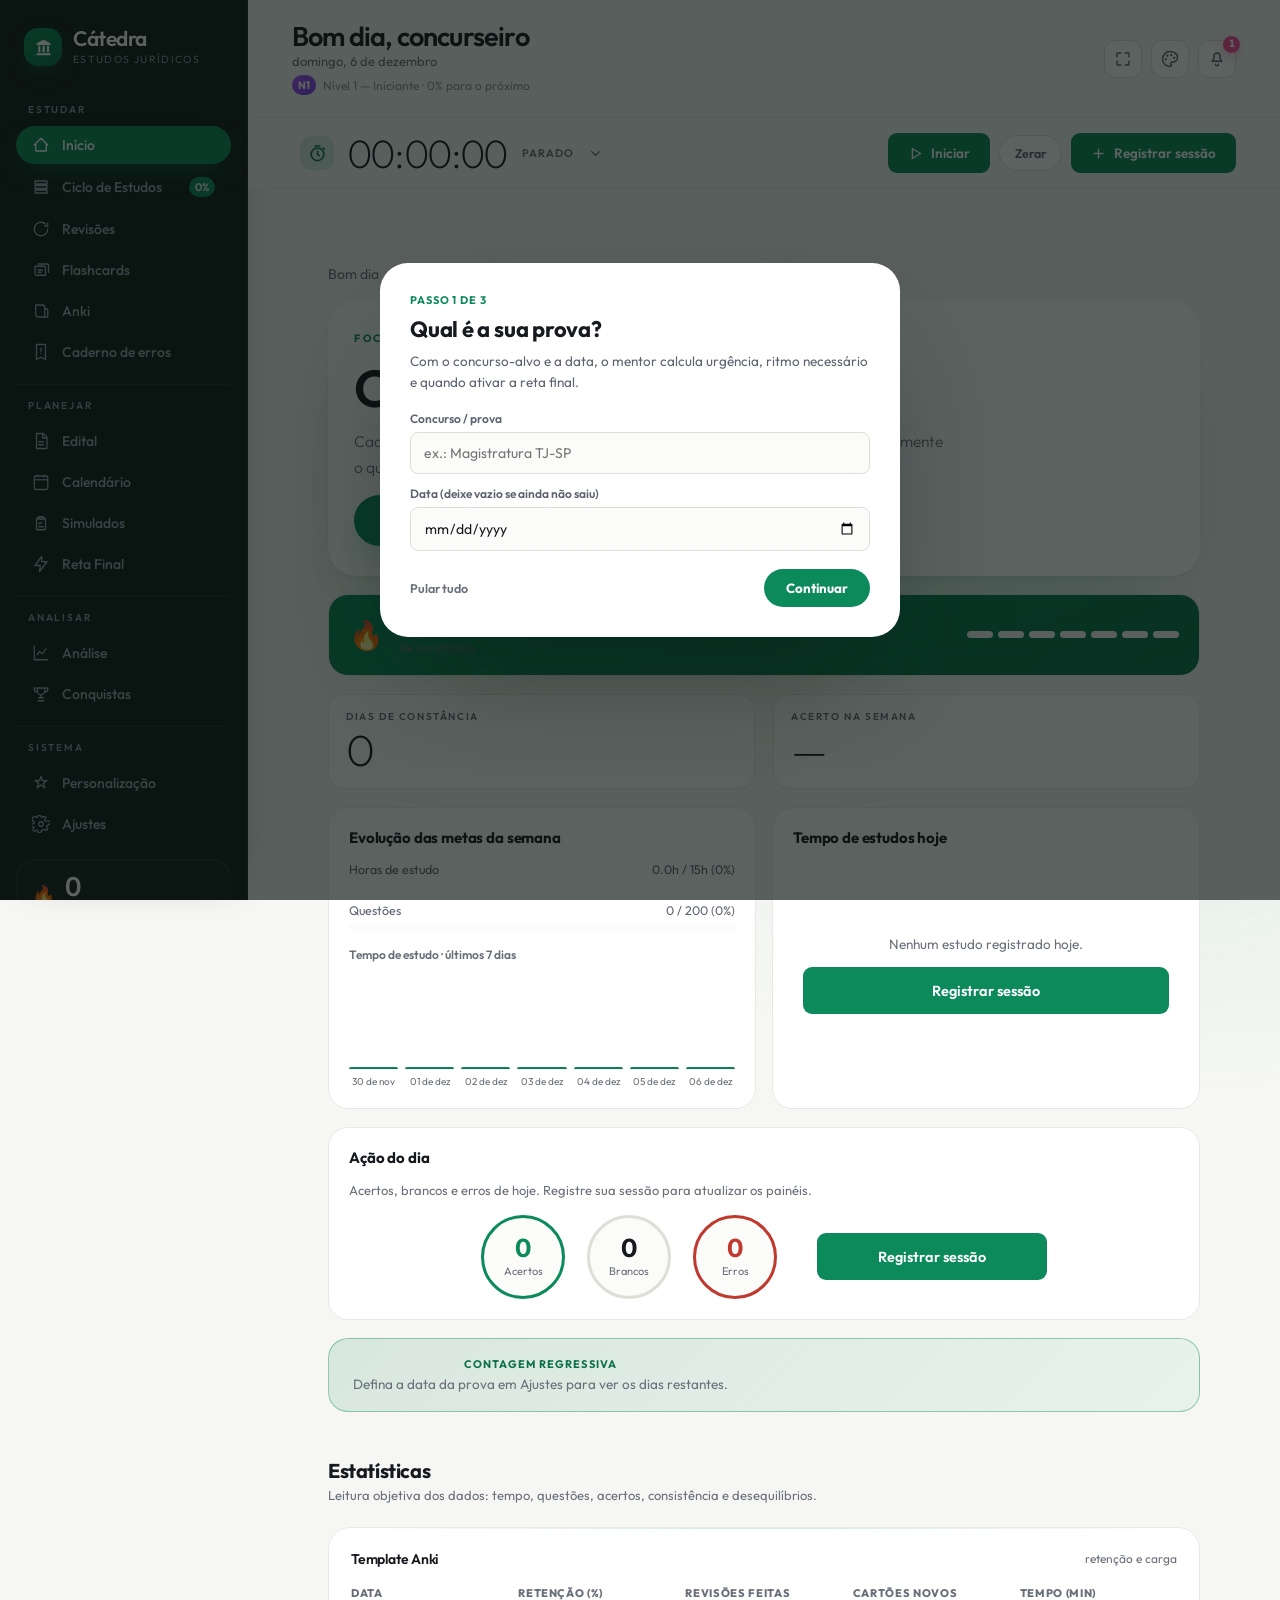
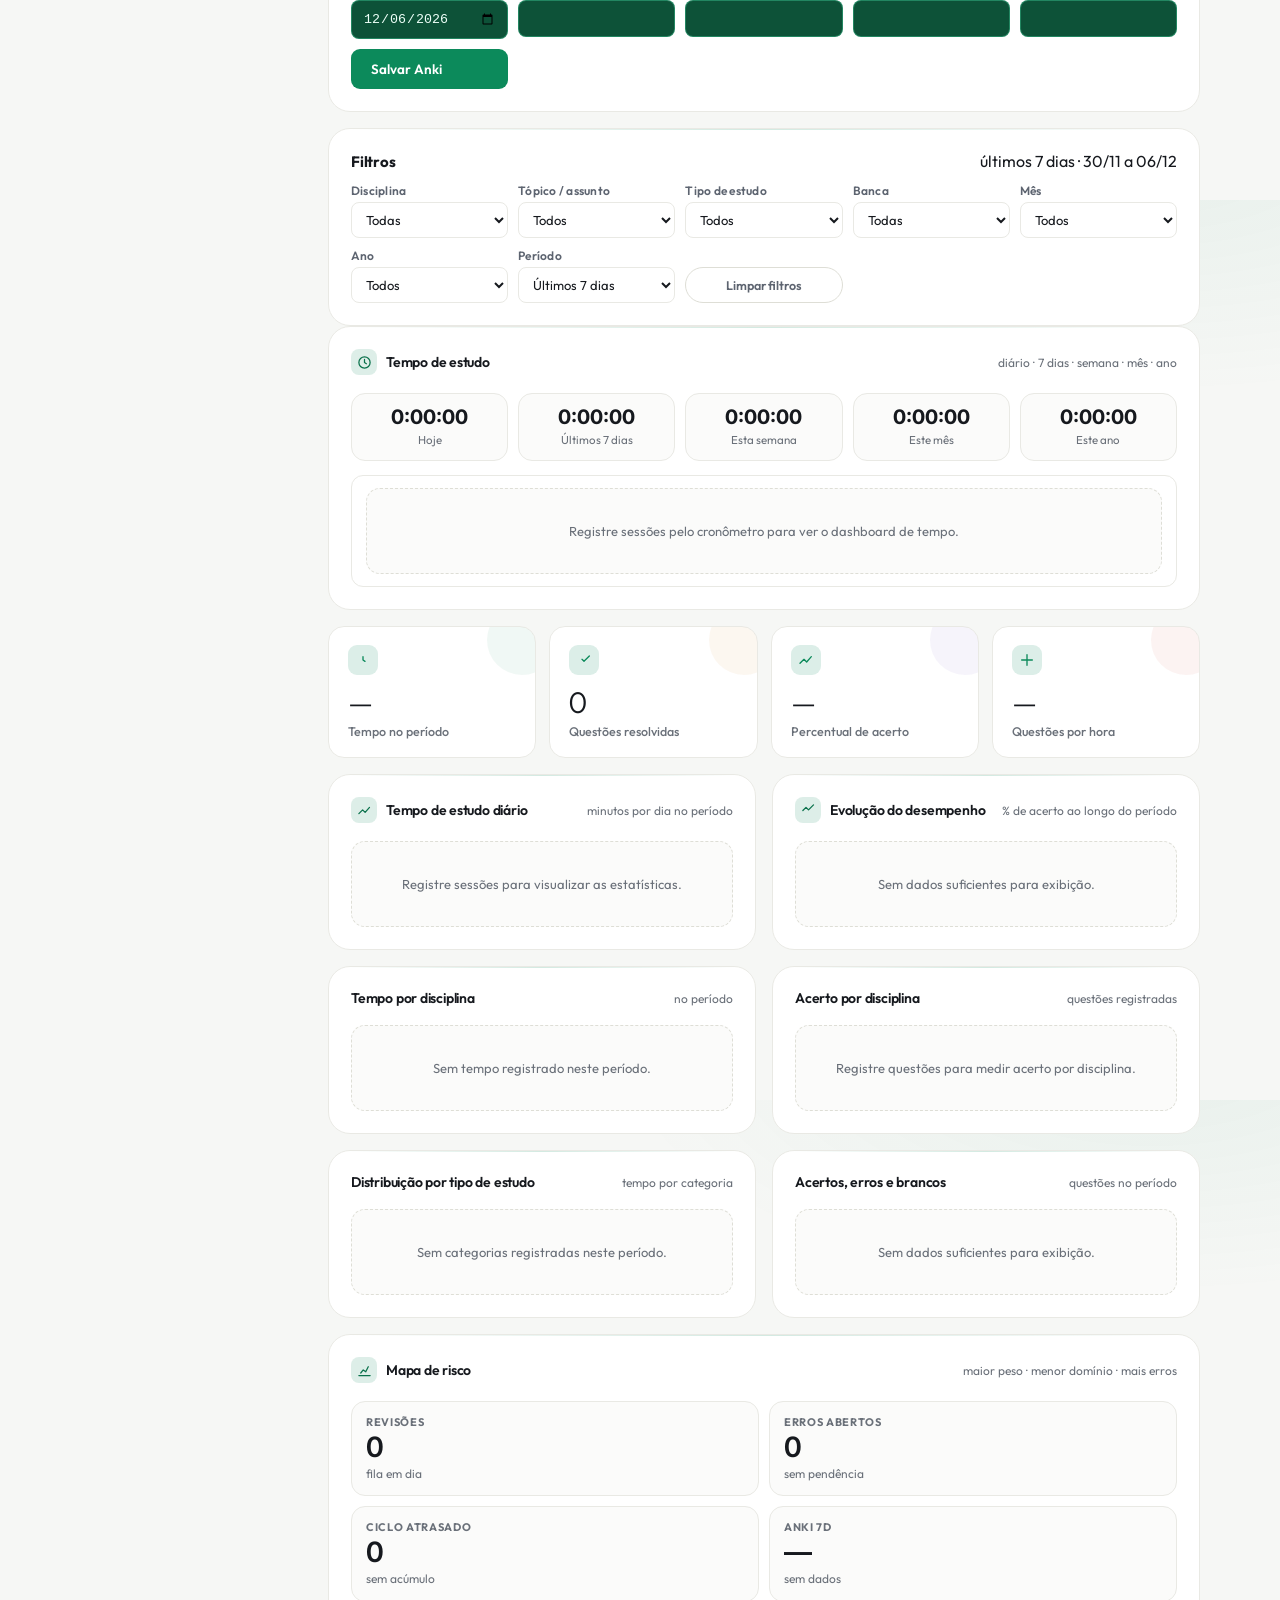
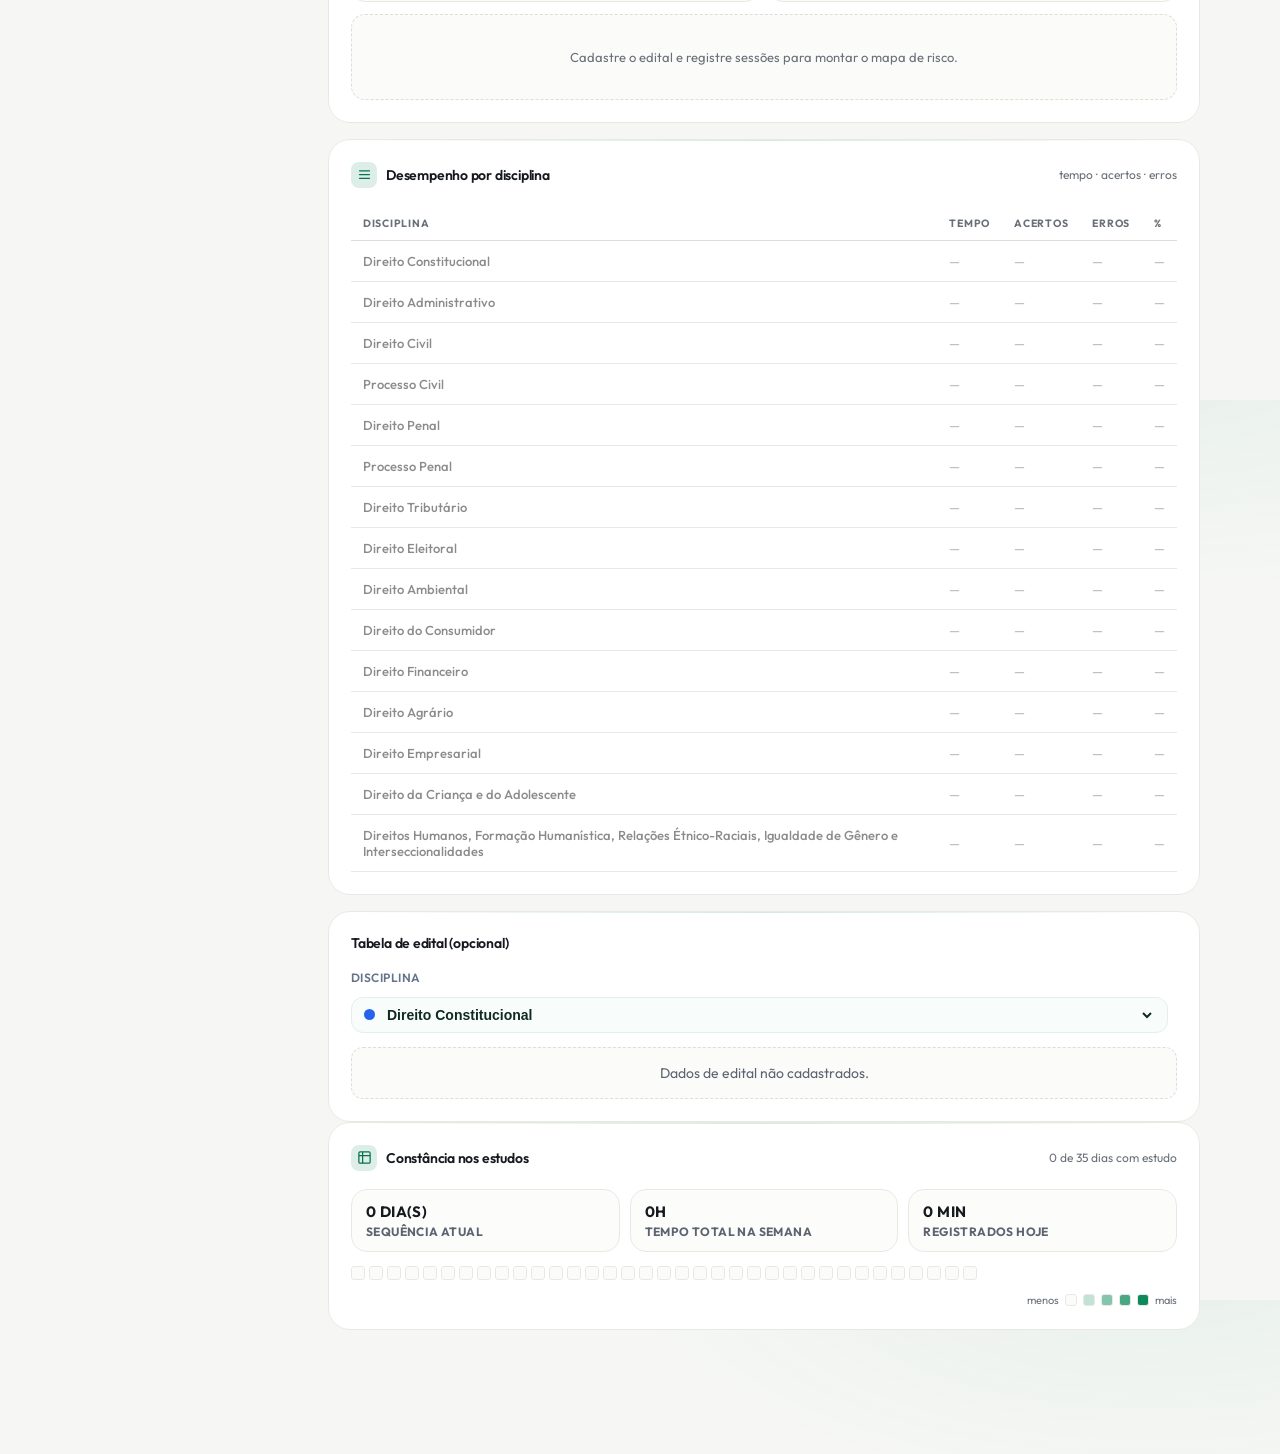
==== commit 51494479: "Add files via upload" ====
--- a/index.html
+++ b/index.html
@@ -10,7 +10,7 @@
 <link rel="apple-touch-icon" href="./icon.svg">
 <link rel="preconnect" href="https://fonts.googleapis.com">
 <link rel="preconnect" href="https://fonts.gstatic.com" crossorigin>
-<link rel="stylesheet" href="https://fonts.googleapis.com/css2?family=Inter:ital,wght@0,400;0,500;0,600;0,700;1,400&family=Inter+Tight:ital,wght@0,500;0,600;0,700;1,500&display=swap">
+<link rel="stylesheet" href="https://fonts.googleapis.com/css2?family=Inter:ital,wght@0,400;0,500;0,600;0,700;1,400&family=Inter+Tight:ital,wght@0,500;0,600;0,700;1,500&family=Outfit:wght@200;300;500;600;700&display=swap">
   <style>
   /* ===== REDESIGN — paleta esmeralda + sidebar petróleo ===== */
 :root{
@@ -27,7 +27,6 @@
   --sh-lg:0 8px 30px rgba(14,20,30,.09),0 2px 8px rgba(14,20,30,.05);
   --r:16px; --r-sm:12px; --r-xs:8px;
 }
-    :root{--emerald:#0c8a5b!important;--emerald-d:#0a7049!important;--emerald-soft:#e6f5ee!important;--emerald-ring:#bfe6d3!important;--sidebar:#1a2332!important;--sidebar-2:#1f2c3f!important;--ink:#1a2332!important;--canvas:#f5f6f3!important;--surface:#ffffff!important;--surface-2:#fafaf8!important;--border:#e8e8e2!important;--border-2:#dcdcd4!important;--text:#14181f!important;--text-2:#4a5568!important;--text-3:#718096!important;--on-dark:#e8edf5!important;--on-dark-2:#8fa4c0!important;--on-dark-3:#7e93ae!important;--topbar-bg:rgba(245,246,243,.92)!important;}
 body{background:var(--canvas);}
 .main{background:var(--canvas);}
 .sidebar{background:#1a2332;background-image:radial-gradient(circle at 15% 0%,rgba(12,138,91,.14),transparent 50%);border-right:1px solid rgba(255,255,255,.05);width:252px;}
@@ -1875,6 +1874,11 @@
   if(!THEMES[k]){var _darks=['escuro','meianoite','carvao','dracula','florestanoturna','ambar','oceanoprofundo','nord','vinho','solar','rosaneon'];k=_darks.indexOf(k)>=0?'noturno':'diurno';try{if(window.state)state.theme=k;}catch(e){}}
   const th=THEMES[k]||THEMES.diurno;const root=document.documentElement;
   ALLVARS.forEach(v=>root.style.removeProperty(v));
+/* alternância de tema: limpa as vars do tema anterior antes de aplicar o novo —
+   sem isso, voltar do escuro para o claro (vars:{} = defaults da folha) mantinha
+   as cores escuras fixadas inline. As vars de accent não entram aqui: cores
+   personalizadas do usuário persistem entre temas. */
+['--canvas','--surface','--surface-2','--border','--border-2','--text','--text-2','--text-3','--ink','--sidebar','--sidebar-2','--topbar-bg','--on-dark','--on-dark-2','--on-dark-3','--red','--amber','--green','--purple','--purple-soft'].forEach(v=>{root.style.removeProperty(v);try{if(document.body)document.body.style.removeProperty(v);}catch(e){}});
 Object.entries(th.vars).forEach(([key,val])=>root.style.setProperty(key,val,'important'));
   ACCENT=th.accent;ACCENT2=th.accent2;
   const s0=document.getElementById('ring-s0'),s1=document.getElementById('ring-s1');
@@ -3953,7 +3957,7 @@
     if(!a){
       safe(()=>{const old=JSON.parse(localStorage.getItem(LEGACY_ACC)||'null'); if(old){a=old.a;b=old.b;}});
     }
-    return {a:a||'#35c8ff',b:b||'#2468ff'};
+    return {a:a||'#0c8a5b',b:b||'#0a7049'}; /* padrão: esmeralda (design aprovado); presets/custom continuam valendo */
   }
   function applyAccent(a,b){
     const b2=b||shade(a,.18);
@@ -3977,8 +3981,9 @@
     if(s0)s0.setAttribute('stop-color',a);
     if(s1)s1.setAttribute('stop-color',b||shade(a,.18));
   }
-  function mode(){return localStorage.getItem(MODE_KEY)||'mentor';}
+  function mode(){return localStorage.getItem(MODE_KEY)||'claro';} /* padrão: design Porcelana Esmeralda */
   function applyMode(m){
+    window.__catedraApplyMode=applyMode; /* caminho único de troca de modo p/ outros painéis */
     localStorage.setItem(MODE_KEY,m);
     if(m==='mentor'){
       document.body.classList.add('mentor-video-theme');
@@ -4026,7 +4031,7 @@
     $('ap-custom-color').oninput=e=>{applyAccent(e.target.value,shade(e.target.value,.18));markActive();};
     $('ap-reset').onclick=()=>{
       localStorage.removeItem(ACC_KEY);localStorage.removeItem(ACC2_KEY);localStorage.removeItem(LEGACY_ACC);
-      applyMode('mentor');applyAccent('#35c8ff','#2468ff');
+      applyMode('mentor');applyAccent('#0c8a5b','#0a7049');
     };
     markActive();
   }
@@ -4038,7 +4043,7 @@
     const a=savedAccent(); applyAccent(a.a,a.b);
     markActive();
   }
-  function boot(){build();applySaved();}
+  function boot(){window.__catedraApplyMode=applyMode;build();applySaved();}
   if(document.readyState==='loading')document.addEventListener('DOMContentLoaded',boot);else boot();
   document.addEventListener('click',e=>{
     if(e.target.closest&&e.target.closest('.nav-item[data-view="ajustes"],#theme-btn'))setTimeout(boot,120);
@@ -4228,7 +4233,7 @@
     panel.innerHTML='<h4>Cor e modo da plataforma</h4><div class="color-sync-row"><button class="color-choice" data-a="#35c8ff" data-b="#2468ff" style="background:linear-gradient(135deg,var(--emerald,#35c8ff),var(--emerald-d,#2468ff))"></button><button class="color-choice" data-a="#0c8a5b" data-b="#0a7049" style="background:linear-gradient(135deg,#0c8a5b,#0a7049)"></button><button class="color-choice" data-a="#8b5cf6" data-b="#5b35d5" style="background:linear-gradient(135deg,#8b5cf6,#5b35d5)"></button><button class="color-choice" data-a="#ff4d9d" data-b="#d63384" style="background:linear-gradient(135deg,#ff4d9d,#d63384)"></button><button class="mode-choice" data-mode="mentor">Azul moderno</button><button class="mode-choice" data-mode="claro">Claro</button></div>';
     host.appendChild(panel);
     qa('.color-choice',panel).forEach(b=>b.onclick=function(){document.documentElement.style.setProperty('--emerald',b.dataset.a);document.documentElement.style.setProperty('--emerald-d',b.dataset.b);localStorage.setItem('catedraAccent',JSON.stringify({a:b.dataset.a,b:b.dataset.b}));});
-    qa('.mode-choice',panel).forEach(b=>b.onclick=function(){document.body.classList.toggle('mentor-video-theme',b.dataset.mode==='mentor');localStorage.setItem('catedraMode',b.dataset.mode);});
+    qa('.mode-choice',panel).forEach(b=>b.onclick=function(){if(window.__catedraApplyMode){window.__catedraApplyMode(b.dataset.mode);}else{document.body.classList.toggle('mentor-video-theme',b.dataset.mode==='mentor');localStorage.setItem('catedraMode',b.dataset.mode);}});
   }
   function finalAll(){
     finalNav(); ensureEditalBar(); installDrag(); finalCycle(); finalStats(); finalSimulados(); finalReport(); finalColorPanel();
@@ -4277,7 +4282,6 @@
   }
 
   /* Desempenho sai do produto: estatísticas concentra essa leitura */
-  .nav-item[data-view="desempenho"],#view-desempenho{display:none!important;}
 
   /* Edital mais operacional */
   #view-edital .ed-product-actions{
@@ -5248,7 +5252,7 @@
       '</div>';
     bind(el,list,current);
   };
-  function keepVideoTheme(){ try{ if((localStorage.getItem('catedraMode')||'mentor')==='mentor') document.body.classList.add('mentor-video-theme'); }catch(e){} }
+  function keepVideoTheme(){ try{ if((localStorage.getItem('catedraMode')||'claro')==='mentor') document.body.classList.add('mentor-video-theme'); }catch(e){} }
   if(document.readyState==='loading')document.addEventListener('DOMContentLoaded',keepVideoTheme); else keepVideoTheme();
   window.addEventListener('load',function(){ keepVideoTheme(); setTimeout(keepVideoTheme,500); });
 })();
@@ -5572,8 +5576,13 @@
   function getA(){try{return localStorage.getItem(KA)||'';}catch(e){return '';}}
   function getB(){try{return localStorage.getItem(KB)||'';}catch(e){return '';}}
   function applyCustom(){
-    var a=getA(), b=getB(), s=document.documentElement.style;
-if(a){s.setProperty('--emerald',a,'important');s.setProperty('--emerald-d',shade(a,0.18),'important');s.setProperty('--emerald-soft',rgba(a,0.14),'important');s.setProperty('--emerald-ring',rgba(a,0.40),'important');}
+    var a=getA(), b=getB();
+    /* escreve no <html> E no <body>: o applyAccent do modo grava as vars no body
+       com !important, e sem o espelho aqui a cor personalizada do usuário não
+       teria efeito (vars do body vencem para todo o conteúdo) */
+    var targets=[document.documentElement.style];
+    if(document.body)targets.push(document.body.style);
+    if(a)targets.forEach(function(s){s.setProperty('--emerald',a,'important');s.setProperty('--emerald-d',shade(a,0.18),'important');s.setProperty('--emerald-soft',rgba(a,0.14),'important');s.setProperty('--emerald-ring',rgba(a,0.40),'important');s.setProperty('--primary',a,'important');s.setProperty('--primary-d',shade(a,0.18),'important');});
     var s0=document.getElementById('ring-s0'),s1=document.getElementById('ring-s1');
     if(a&&s0)s0.setAttribute('stop-color',a);
     if(b&&s1)s1.setAttribute('stop-color',b);
@@ -5600,7 +5609,8 @@
     PRESETS.forEach(function(c){var bt=document.createElement('button');bt.type='button';bt.title=c;bt.style.cssText='width:26px;height:26px;border-radius:50%;border:2px solid var(--border);cursor:pointer;background:'+c;bt.onclick=function(){try{localStorage.setItem(KA,c);}catch(e){}var inp=row.querySelector('#cor-accent');if(inp)inp.value=c;applyCustom();};pc.appendChild(bt);});
     var ia=row.querySelector('#cor-accent');ia.oninput=function(){try{localStorage.setItem(KA,ia.value);}catch(e){}applyCustom();};
     var ib=row.querySelector('#cor-accent2');ib.oninput=function(){try{localStorage.setItem(KB,ib.value);}catch(e){}applyCustom();};
-    var rst=row.querySelector('#cor-reset');rst.onclick=function(){try{localStorage.removeItem(KA);localStorage.removeItem(KB);localStorage.removeItem('catedraAccent');}catch(e){}var t=(window.state&&window.state.theme)||'diurno';try{window.applyTheme(t);}catch(e){}var def=getComputedStyle(document.documentElement).getPropertyValue('--emerald').trim();ia.value=def||'#0c8a5b';ib.value='#1eb37a';};
+    var rst=row.querySelector('#cor-reset');rst.onclick=function(){try{localStorage.removeItem(KA);localStorage.removeItem(KB);localStorage.removeItem('catedraAccent');}catch(e){}
+      ['--emerald','--emerald-d','--emerald-soft','--emerald-ring','--primary','--primary-d'].forEach(function(v){try{document.documentElement.style.removeProperty(v);if(document.body)document.body.style.removeProperty(v);}catch(e){}});var t=(window.state&&window.state.theme)||'diurno';try{window.applyTheme(t);}catch(e){}var def=getComputedStyle(document.documentElement).getPropertyValue('--emerald').trim();ia.value=def||'#0c8a5b';ib.value='#1eb37a';};
   }
   var mo=new MutationObserver(function(){if(document.querySelector('#theme-grid')&&!document.querySelector('#cores-row'))buildPanel();});
   function init(){applyCustom();buildPanel();mo.observe(document.body,{childList:true,subtree:true});}
@@ -12876,5 +12886,151 @@
 else setTimeout(boot,400);
 })();
 </script>
+
+<style id="catedra-design-porcelana-esmeralda">
+/* ============================================================================
+   DESIGN "PORCELANA ESMERALDA" — camada definitiva (aprovada)
+   Mistura: identidade atual (sidebar petróleo + esmeralda) + acabamento
+   minimal luxe (porcelana, Outfit, pílulas, numerais ultraleves).
+   IMPORTANTE: todas as CORES referenciam as variáveis do sistema de temas
+   (var(--emerald), var(--surface), var(--text)...). Os ajustes de aparência do
+   usuário — modo Claro/Escuro/Azul moderno, presets e cores personalizadas —
+   continuam funcionando: eles redefinem as variáveis e esta camada acompanha.
+   Apenas a ESTRUTURA (tipografia, raios, sombras, grid) é fixa.
+   ============================================================================ */
+:root{--r:22px;--r-sm:16px;--r-xs:11px;}
+body{
+  font-family:'Outfit',Inter,system-ui,sans-serif;
+  color:var(--text);
+  background-color:var(--canvas)!important;
+  /* glow decorativo transparente: funciona sobre qualquer cor de tema (claro/escuro) */
+  background-image:radial-gradient(900px 400px at 90% -5%,color-mix(in srgb,var(--emerald) 6%,transparent),transparent 60%)!important;
+}
+::selection{background:var(--emerald-ring);}
+:focus-visible{outline:3px solid var(--emerald)!important;outline-offset:3px!important;border-radius:8px;}
+
+/* --- sidebar: petróleo com navegação em pílulas --- */
+.sidebar{background-image:none!important;border-right:none;box-shadow:8px 0 40px -28px rgba(10,14,20,.45);}
+.brand-mark{border-radius:14px;box-shadow:0 8px 22px -8px color-mix(in srgb,var(--emerald) 60%,transparent);}
+.brand-txt h1{font-family:'Outfit',sans-serif;font-weight:600;letter-spacing:-.02em;}
+.nav-label{letter-spacing:.18em;}
+.nav-item{border-radius:999px!important;font-weight:500;padding:10px 16px!important;transition:all .18s;}
+.nav-item svg{stroke-width:1.7;}
+.nav-item:hover{background:rgba(255,255,255,.07);}
+body:not(.mentor-video-theme) .nav-item.active{background:var(--emerald)!important;color:#fff!important;box-shadow:0 10px 26px -10px color-mix(in srgb,var(--emerald) 70%,transparent);}
+.nav-item.active::before{display:none!important;}
+.nav-badge{background:rgba(255,255,255,.14);color:var(--on-dark);}
+.nav-item.active .nav-badge{background:#fff;color:var(--emerald-d);}
+.streak-card{border-radius:18px;}
+
+/* --- topbar + cronômetro --- */
+.topbar{box-shadow:none;backdrop-filter:blur(18px);}
+#greet{font-family:'Outfit',sans-serif;font-weight:600;letter-spacing:-.03em;}
+#tdisp{font-family:'Outfit',sans-serif;font-weight:200;letter-spacing:-.02em;}
+
+/* --- cards porcelana: sombra difusa, canto 22px --- */
+.card,.dash-card,.ct-card{
+  border-radius:22px;border-color:var(--border);
+  box-shadow:0 1px 2px rgba(20,24,31,.04),0 24px 60px -36px rgba(20,24,31,.14);
+}
+.card-h h3{font-family:'Outfit',sans-serif;font-weight:600;letter-spacing:-.015em;}
+
+/* --- HERO Foco de Agora: tipografia gigante, grid assimétrico --- */
+#view-inicio .dash-root{display:grid;grid-template-columns:repeat(12,1fr);gap:18px;}
+.dash-root>*{grid-column:1/-1;}
+#view-inicio #foco-agora-card{grid-column:1/9;}
+#view-inicio .dash-streak{grid-column:9/13;}
+#view-inicio .dash-kpis{grid-column:9/13;display:grid;grid-template-columns:1fr;gap:18px;}
+#foco-agora-card.foco-agora{
+  background:var(--surface);border:none;border-radius:28px;
+  box-shadow:0 2px 4px rgba(20,24,31,.05),0 40px 90px -45px color-mix(in srgb,var(--emerald) 40%,transparent);
+  padding:42px 44px;
+}
+.foco-agora .fa-eyebrow{color:var(--emerald);letter-spacing:.24em;font-size:10.5px;}
+.foco-agora .fa-eyebrow .fa-reta{background:var(--ink);color:#fff;}
+.foco-agora h2{
+  font-family:'Outfit',sans-serif!important;font-weight:600!important;
+  font-size:clamp(30px,4.4vw,52px)!important;line-height:1.04!important;letter-spacing:-.035em!important;
+  color:var(--text);margin:16px 0 14px!important;
+}
+.foco-agora .fa-reason{color:var(--text-3);font-size:15.5px;line-height:1.65;font-weight:300;max-width:600px;}
+.foco-agora .fa-start{
+  background:var(--emerald);color:#fff;border-radius:999px;
+  padding:16px 34px;font-weight:600;font-size:15px;font-family:'Outfit',sans-serif;border:none;
+  box-shadow:0 16px 36px -14px color-mix(in srgb,var(--emerald) 55%,transparent);
+  transition:transform .2s,box-shadow .2s;
+}
+.foco-agora .fa-start:hover{background:var(--emerald-d);transform:translateY(-2px);box-shadow:0 22px 44px -14px color-mix(in srgb,var(--emerald) 65%,transparent);}
+.foco-agora .fa-alt{background:var(--surface-2);border:1px solid var(--border);color:var(--text);border-radius:999px;padding:15px 26px;font-weight:500;}
+.foco-agora .fa-alert{border-radius:14px;}
+.foco-agora .fa-queue{color:var(--text-3);}
+
+/* --- KPIs: numerais ultraleves gigantes --- */
+.dash-kpi{background:var(--surface);border:1px solid var(--border);border-radius:22px;padding:22px 24px;
+  box-shadow:0 1px 2px rgba(20,24,31,.04),0 24px 60px -36px rgba(20,24,31,.12);}
+#view-inicio .dash-kpi .k-l{color:var(--text-3);text-transform:uppercase;letter-spacing:.16em!important;font-size:10px!important;font-weight:600;}
+#view-inicio .dash-kpi .k-v{font-family:'Outfit',sans-serif!important;font-weight:200!important;font-size:44px!important;letter-spacing:-.04em!important;color:var(--text);}
+
+/* --- streak: faixa petróleo (identidade) · countdown porcelana --- */
+.dash-streak{background:var(--sidebar);border:none;color:#fff;border-radius:22px;}
+.dash-streak *{color:#fff;}
+.dash-countdown{background:var(--surface);border:1px solid var(--border);border-radius:22px;}
+.cd-days{font-family:'Outfit',sans-serif;font-weight:200;color:var(--emerald);letter-spacing:-.04em;}
+.cd-eyebrow{color:var(--text-3);letter-spacing:.2em;}
+.gbar{border-radius:99px;}
+.gbar i{border-radius:99px;}
+
+/* --- estatísticas embutidas / análise / componentes --- */
+.stats-embed-head h2{font-family:'Outfit',sans-serif;font-weight:600;letter-spacing:-.03em;font-size:26px;}
+.kpis .kpi{border-radius:18px;box-shadow:none;}
+.kpis .kpi::before{height:2px;}
+.kpis .kpi .kv{font-family:'Outfit',sans-serif;font-weight:300;}
+.ana-tab{font-family:'Outfit',sans-serif;}
+.ct-pill{border-radius:999px;}
+.ct-action{border-radius:999px;}
+.chip{border-radius:999px;}
+.pr-cell{border-radius:16px;}
+.pr-cell b{font-weight:300;font-size:26px;letter-spacing:-.02em;}
+
+/* --- botões base em pílula --- */
+.btn,.btn-ghost,.dash-btn-pri,button[data-open-session]{border-radius:999px;}
+#tstart,#treset,#open-session{border-radius:999px;}
+
+/* --- modais: canto 28, sombra profunda --- */
+.ckin-card,.onb-card,#session-modal-card{
+  border-radius:28px;border:none;
+  box-shadow:0 60px 130px -40px rgba(10,16,26,.5);
+}
+.onb-choice{border-radius:18px;}
+.onb-choice:hover{border-color:var(--emerald);}
+.onb-foot .pri,.ckin-actions .pri{border-radius:999px;}
+
+/* --- FABs petróleo --- */
+.quick-register-fab,.public-center-fab{
+  background:var(--sidebar)!important;color:#fff!important;border:none!important;
+  box-shadow:0 18px 40px -16px rgba(10,16,26,.55)!important;
+}
+
+/* --- painéis escuros legados re-tonalizados no modo claro (o escuro segue o tema) --- */
+body:not(.mentor-video-theme) #view-edital .ed-tab-panel .topic,
+body:not(.mentor-video-theme) .errors-lab-card,
+body:not(.mentor-video-theme) .errors-lab-item{
+  background:var(--surface-2)!important;color:var(--text)!important;border-color:var(--border)!important;
+}
+
+/* --- responsivo --- */
+@media(max-width:1280px){
+  #view-inicio #foco-agora-card,#view-inicio .dash-streak,#view-inicio .dash-kpis{grid-column:1/-1;}
+  #view-inicio .dash-kpis{grid-template-columns:1fr 1fr;}
+  #foco-agora-card.foco-agora{padding:30px 26px;}
+}
+@media(max-width:720px){
+  #view-inicio .dash-kpis{grid-template-columns:1fr;}
+  .foco-agora h2{font-size:clamp(26px,7vw,34px);}
+}
+@media (prefers-reduced-motion:reduce){
+  *,*::before,*::after{transition-duration:.01ms!important;animation-duration:.01ms!important;}
+}
+</style>
 </body>
 </html>
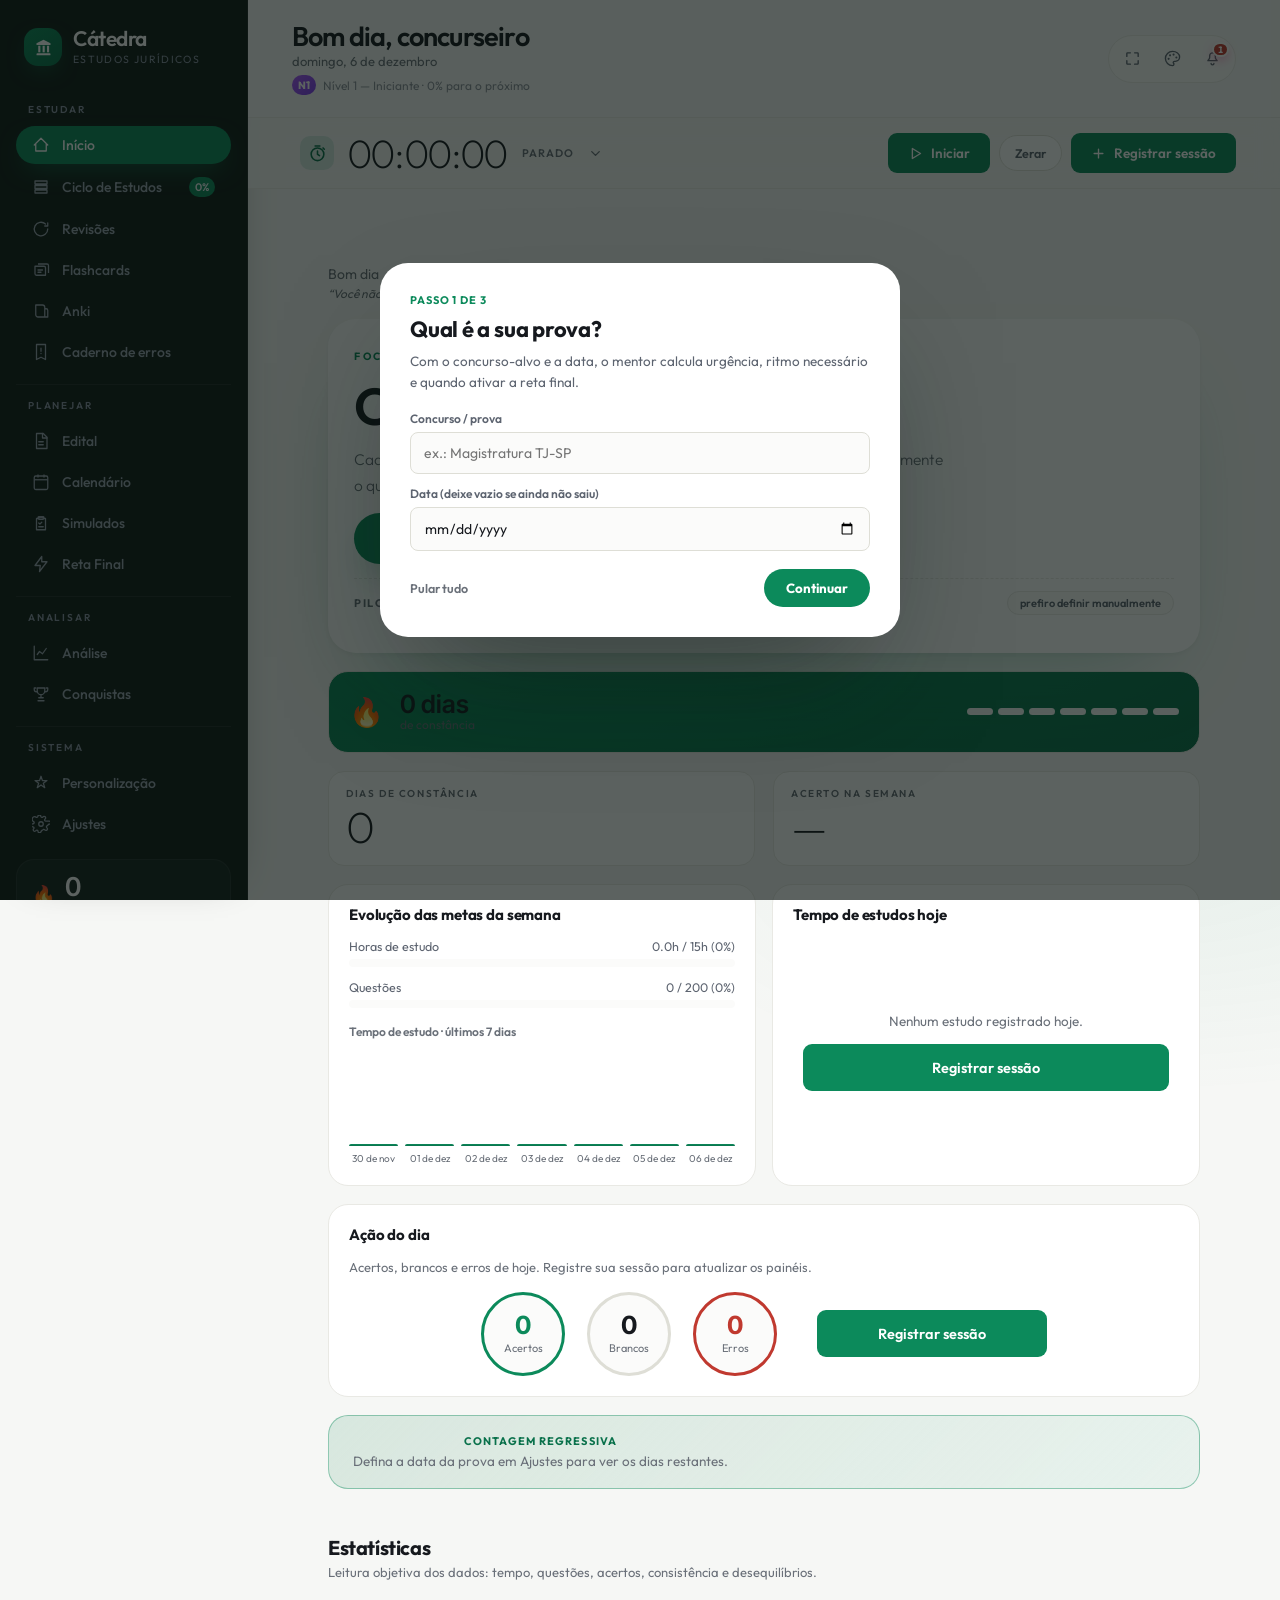
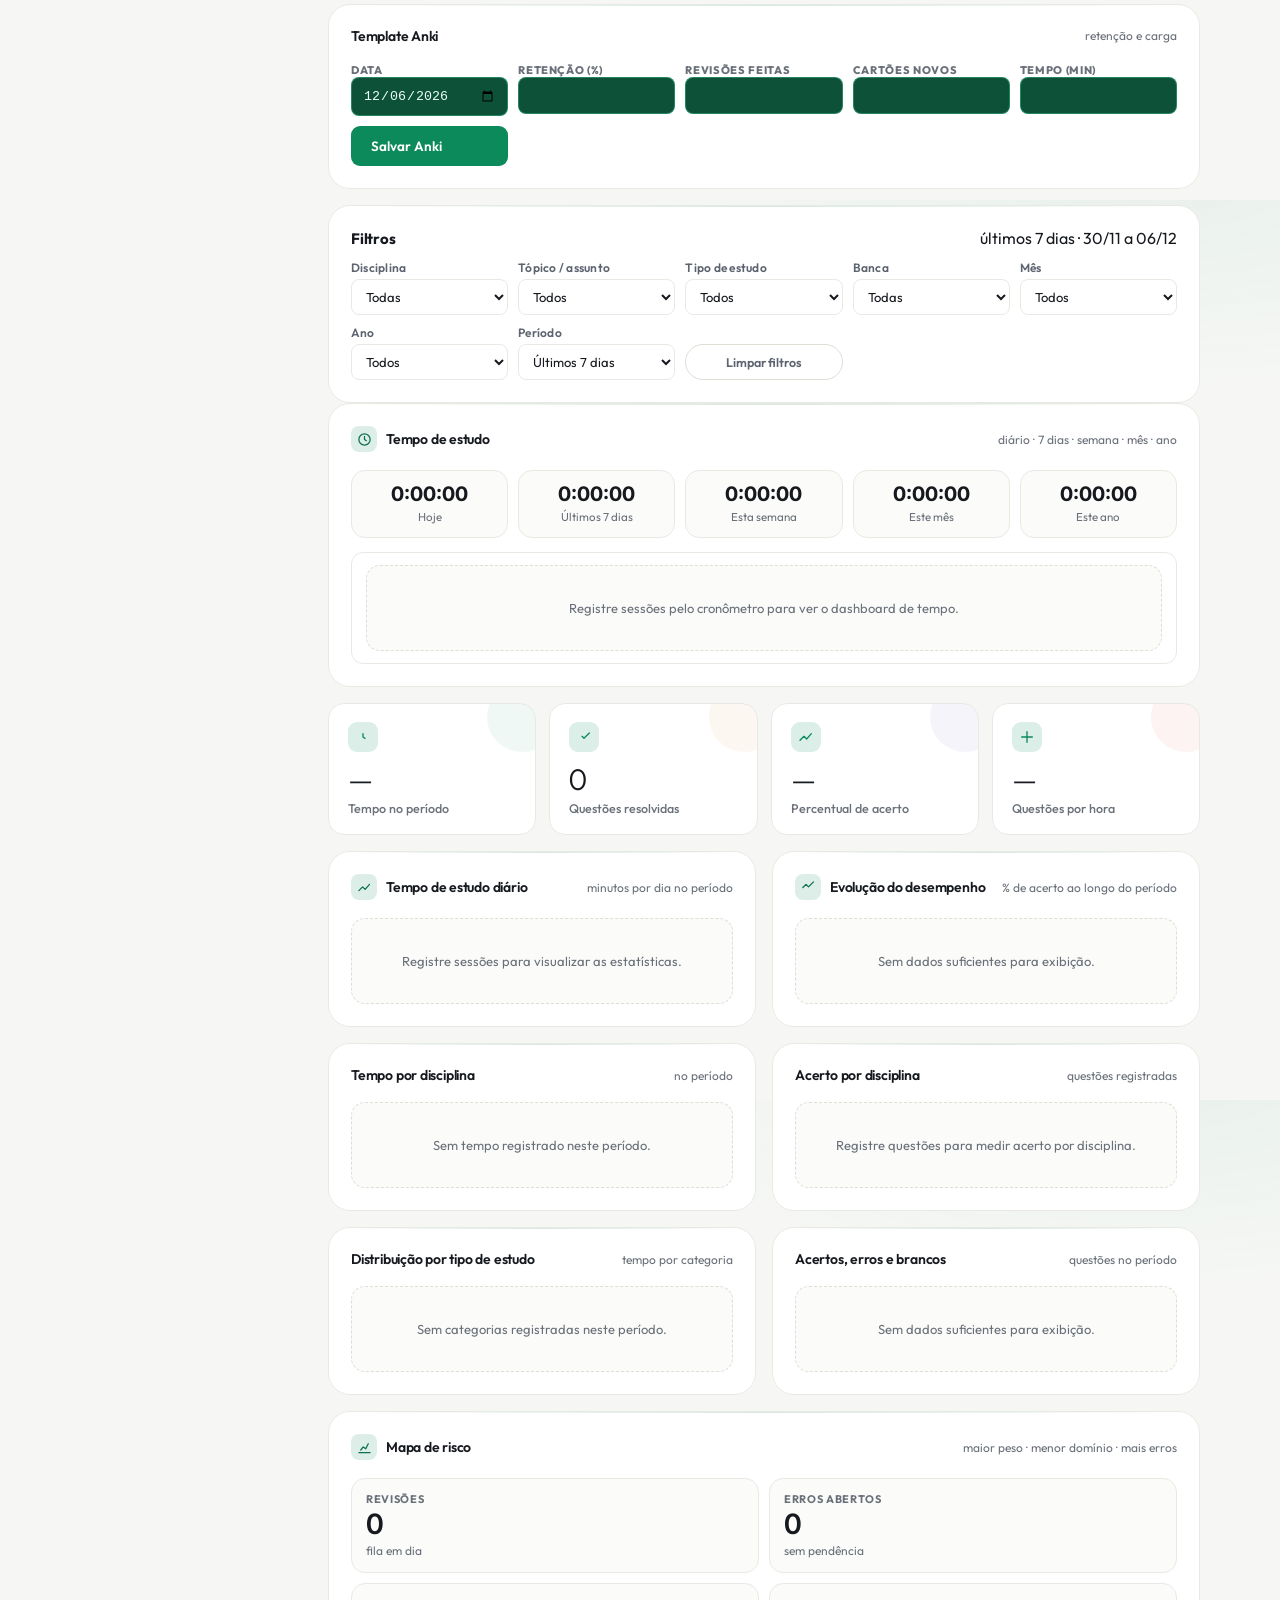
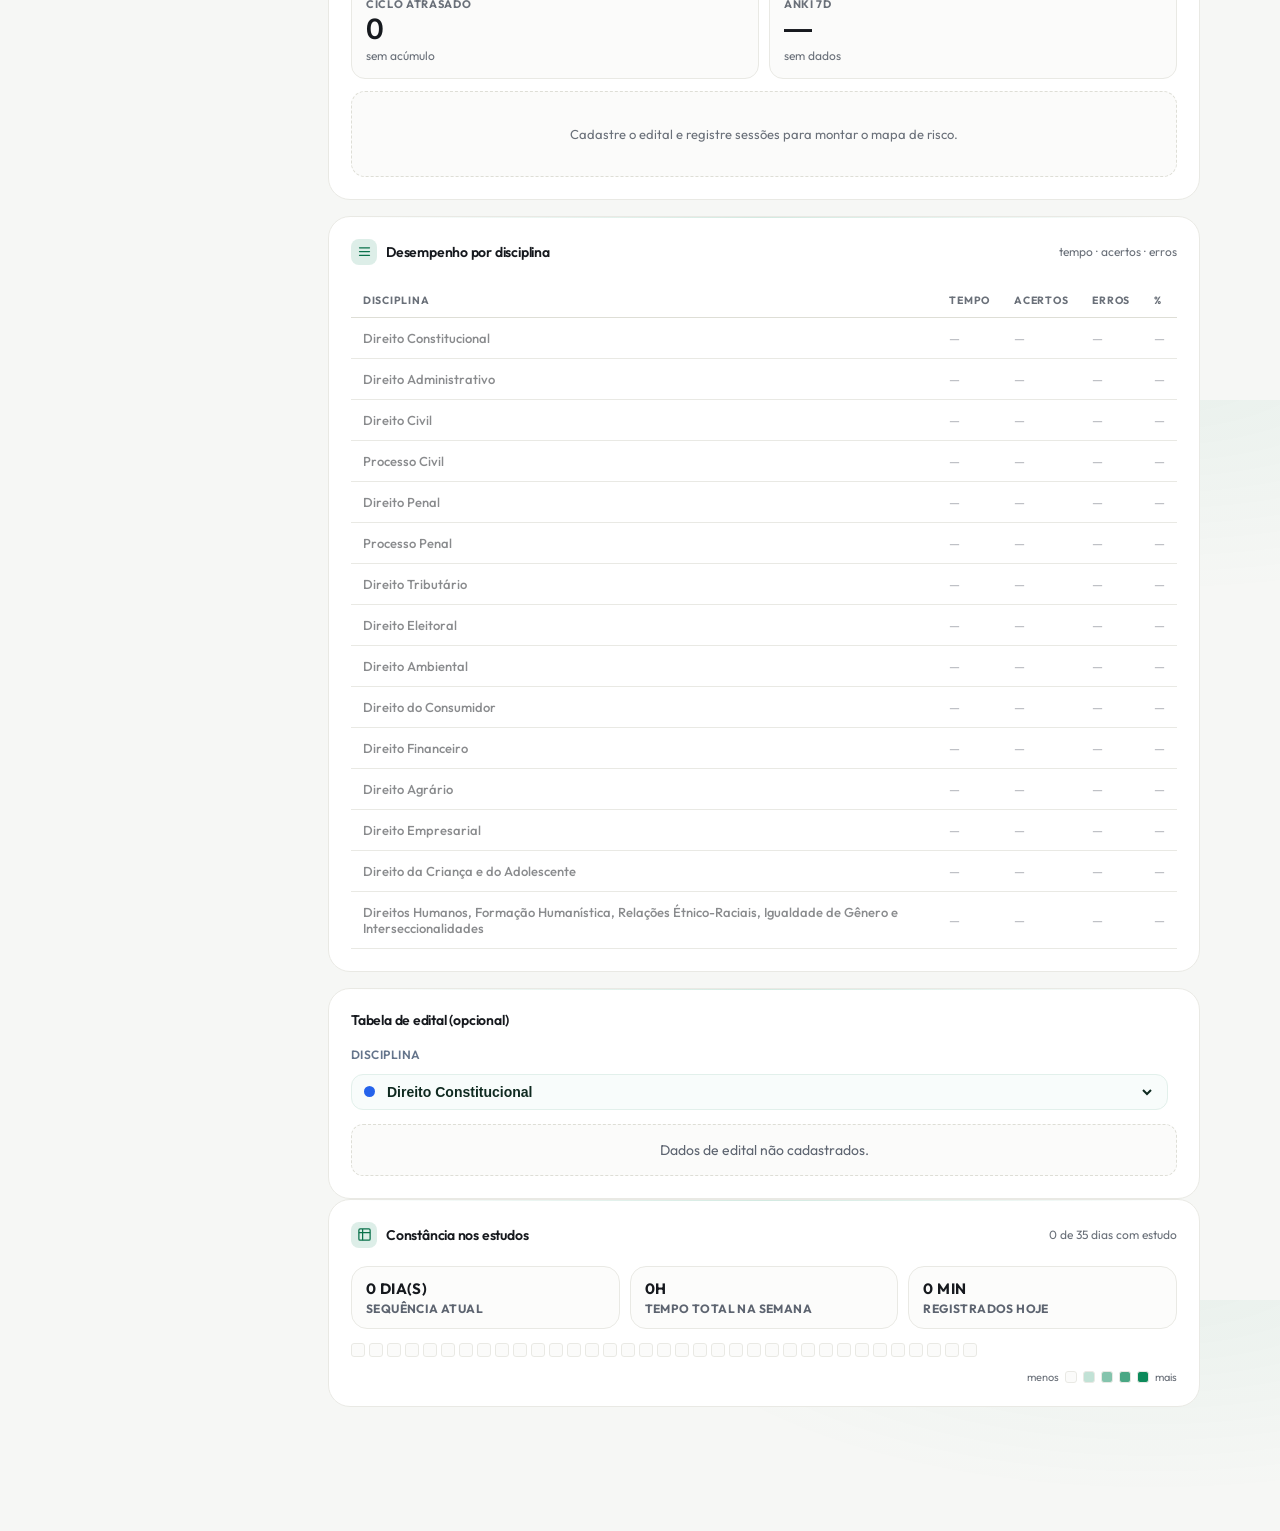
==== commit 39a7b9f7: "Add files via upload" ====
--- a/index.html
+++ b/index.html
@@ -2149,6 +2149,17 @@
   if(!rows.length)return genSugestao();
   var out=[revBlock()];rows.slice(0,6).forEach(function(r){out.push({id:'pp_'+r.d.replace(/\s+/g,'_'),tag:'Prioridade',t:'Estudar '+r.d,d:r.pontos+' ponto(s) no edital · priorizado por peso e fraqueza.',feat:false,rot:true});});return out;}
 function cycleActivities(){if(!state.cycle||typeof state.cycle!=='object')state.cycle={mode:'sugestao',activities:null};
+  /* modo edital é DERIVADO: quando o edital muda (tópico novo, concluído, removido),
+     o ciclo se regenera sozinho — os checks são preservados (ids estáveis edc_+id) */
+  if(state.cycle.mode==='edital'){
+    try{
+      const sig=(state.edital||[]).filter(t=>!t.done).map(t=>t.id).join(',');
+      if(state.cycle.editalSig!==sig){
+        state.cycle.editalSig=sig;
+        state.cycle.activities=genEdital();
+      }
+    }catch(e){}
+  }
   if(!Array.isArray(state.cycle.activities)||!state.cycle.activities.length){state.cycle.activities=genSugestao();if(!state.cycle.mode)state.cycle.mode='sugestao';}
   return state.cycle.activities;}
 function applyCycleMode(mode){if(!state.cycle||typeof state.cycle!=='object')state.cycle={mode:'sugestao',activities:null};state.cycle.mode=mode;
@@ -7703,7 +7714,7 @@
 </style>
 <script id="catedra-desempenho-js">
 (function(){
-  function fmtH(m){m=+m||0;return m>=60?((m/60).toFixed(1).replace('.0','')+'h'):(m+'m');}
+  function fmtH(m){m=+m||0;try{if(typeof fmtHMS==='function')return fmtHMS(m*60);}catch(e){}return Math.floor(m/60)+':'+String(Math.round(m%60)).padStart(2,'0')+':00';}
   window.renderDesempenho=function(){
     var root=document.getElementById('dz-root');if(!root)return;
     var DISC=(typeof DISCIPLINAS!=='undefined'&&DISCIPLINAS)?DISCIPLINAS:[];
@@ -8134,7 +8145,7 @@
   function localISO(d){ return d.getFullYear()+'-'+String(d.getMonth()+1).padStart(2,'0')+'-'+String(d.getDate()).padStart(2,'0'); }
   function today(){ return localISO(new Date()); }
   function addDays(s,n){ var d = new Date((s || today()) + 'T00:00:00'); d.setDate(d.getDate()+n); return localISO(d); }
-  function fmtMin(m){ m = Math.max(0, +m || 0); return m >= 60 ? ((m/60).toFixed(1).replace('.0','') + 'h') : (m + 'm'); }
+  function fmtMin(m){ m = Math.max(0, +m || 0); try{ if(typeof fmtHMS==='function') return fmtHMS(m*60); }catch(e){} return Math.floor(m/60)+':'+String(Math.round(m%60)).padStart(2,'0')+':00'; }
   function toastSafe(msg){ try{ if(typeof toast === 'function') toast(msg); }catch(e){} }
   function S(){
     try{ if(typeof state !== 'undefined' && state){ window.state = state; return state; } }catch(e){}
@@ -8747,7 +8758,7 @@
   function wkStart(){try{if(typeof weekStart==='function')return weekStart();}catch(e){}var d=new Date();var k=(d.getDay()+6)%7;d.setDate(d.getDate()-k);return d.toISOString().slice(0,10);}
   function col(d){try{if(typeof colorOfSafe==='function')return colorOfSafe(d);if(typeof colorOf==='function')return colorOf(d);}catch(e){}return 'var(--emerald)';}
   function esc(s){return String(s==null?'':s).replace(/[&<>"]/g,function(c){return ({'&':'&amp;','<':'&lt;','>':'&gt;','"':'&quot;'})[c];});}
-  function fmtH(m){m=Math.max(0,Math.round(+m||0));var h=Math.floor(m/60),mm=m%60;return h>0?(h+'h'+(mm?(' '+mm+'m'):'')):(mm+'m');}
+  function fmtH(m){m=Math.max(0,Math.round(+m||0));try{if(typeof fmtHMS==='function')return fmtHMS(m*60);}catch(e){}return Math.floor(m/60)+':'+String(m%60).padStart(2,'0')+':00';}
   function fmtHM(m){m=Math.max(0,Math.round(+m||0));var h=Math.floor(m/60),mm=m%60;return h+':'+String(mm).padStart(2,'0');}
   function addDaysISO(base,n){var d=new Date(base+'T00:00:00');d.setDate(d.getDate()+n);return d.getFullYear()+'-'+String(d.getMonth()+1).padStart(2,'0')+'-'+String(d.getDate()).padStart(2,'0');}
 
@@ -8936,82 +8947,268 @@
 .cal-field input,.cal-field select,.cal-field textarea{padding:8px 10px;border:1px solid var(--border);border-radius:9px;background:var(--canvas);color:var(--text);font-size:14px;font-family:inherit;width:100%;box-sizing:border-box}
 .cal-modal-actions{display:flex;gap:8px;justify-content:space-between;margin-top:16px;flex-wrap:wrap}
 @media(max-width:640px){.cal-day{min-height:64px}.cal-ev{font-size:9.5px}#calendario-mes-atual{min-width:120px;font-size:16px}}
+/* ===== calendário v2: semana/dia, drag & drop, filtros ===== */
+.cal-views{display:flex;gap:4px;background:var(--surface-2);border-radius:999px;padding:3px}
+.cal-view-btn{border:none;background:none;border-radius:999px;padding:7px 14px;font-size:12.5px;font-weight:600;color:var(--text-3);cursor:pointer}
+.cal-view-btn.active{background:var(--emerald);color:#fff}
+.cal-filters{display:flex;gap:6px;flex-wrap:wrap;margin:0 0 12px}
+.cal-fchip{border:1px solid var(--border);background:var(--surface-2);border-radius:999px;padding:5px 12px;font-size:11.5px;font-weight:600;color:var(--text-3);cursor:pointer;display:flex;align-items:center;gap:6px}
+.cal-fchip.on{color:var(--text);border-color:var(--border-2)}
+.cal-fchip i{width:9px;height:9px;border-radius:50%;display:inline-block}
+.cal-day.cal-dragover{outline:2px dashed var(--emerald);outline-offset:-2px;background:var(--emerald-soft)}
+.cal-ev[draggable="true"]{cursor:grab}
+.cal-week{display:grid;grid-template-columns:52px repeat(var(--cal-cols,7),1fr);border:1px solid var(--border);border-radius:var(--r-sm);overflow:hidden;background:var(--border);gap:1px}
+.cal-wk-head{background:var(--surface);padding:8px 4px;text-align:center;font-size:11px;font-weight:700;color:var(--text-3)}
+.cal-wk-head b{display:block;font-size:16px;color:var(--text);font-weight:700}
+.cal-wk-head.cal-today b{color:var(--emerald)}
+.cal-allday{background:var(--canvas);min-height:30px;padding:3px;display:flex;flex-direction:column;gap:2px}
+.cal-hourlbl{background:var(--surface);font-size:9.5px;color:var(--text-3);text-align:right;padding:2px 5px 0 0;height:40px;box-sizing:border-box}
+.cal-slot{background:var(--canvas);height:40px;box-sizing:border-box;position:relative;cursor:pointer}
+.cal-slot:hover{background:var(--surface-2)}
+.cal-slot.cal-dragover{outline:2px dashed var(--emerald);outline-offset:-2px;background:var(--emerald-soft)}
+.cal-tev{position:absolute;left:2px;right:2px;border-radius:6px;color:#fff;font-size:10px;line-height:1.2;padding:2px 5px;overflow:hidden;z-index:2;cursor:pointer;box-shadow:0 2px 6px rgba(0,0,0,.18)}
+.cal-nowline{position:absolute;left:0;right:0;height:2px;background:var(--red);z-index:3;pointer-events:none}
+.cal-nowline::before{content:'';position:absolute;left:-4px;top:-3px;width:8px;height:8px;border-radius:50%;background:var(--red)}
+@media(max-width:760px){.cal-week{grid-template-columns:40px repeat(var(--cal-cols,7),1fr)}.cal-hourlbl{font-size:8.5px}}
 </style>
 <script id="catedra-calendario-js">
+/* ===== CALENDÁRIO v2 — mês · semana · dia, arrastar-e-soltar, criação rápida =====
+   Mantém o armazenamento (state.events) e os pontos de integração antigos
+   (window.__catedraRenderCalendario, modal cal-ev-*). Provas, simulados e
+   revisões entram como camadas somente-leitura, com filtros persistentes. */
 (function(){
 "use strict";
 var MONTHS=["janeiro","fevereiro","março","abril","maio","junho","julho","agosto","setembro","outubro","novembro","dezembro"];
 var WD=["Dom","Seg","Ter","Qua","Qui","Sex","Sáb"];
-var EVKEY="catedra_eventos";
-var curY,curM,editId=null;
+var EVKEY="catedra_eventos", FKEY="catedra:cal:filters";
+var curRef=null, curView="month", editId=null;
+var H0=6,H1=23; /* grade horária 06h–23h */
 function st(){try{return (typeof state!=="undefined"&&state)?state:JSON.parse(localStorage.getItem("catedra:state")||"{}");}catch(e){return {};}}
 function persist(){try{if(typeof save==="function"){save();}else{localStorage.setItem("catedra:state",JSON.stringify(st()));}}catch(e){}}
-function esc(s){try{if(typeof escapeHtml==="function")return escapeHtml(s);}catch(e){}return String(s==null?"":s).replace(/[&<>\"]/g,function(c){return ({"&":"&amp;","<":"&lt;",">":"&gt;"})[c]||"&quot;";});}
-function today(){var d=new Date();return d.getFullYear()+"-"+String(d.getMonth()+1).padStart(2,"0")+"-"+String(d.getDate()).padStart(2,"0");}
+function esc(s){try{if(typeof escapeHtml==="function")return escapeHtml(s);}catch(e){}return String(s==null?"":s).replace(/[&<>"]/g,function(c){return ({"&":"&amp;","<":"&lt;",">":"&gt;"})[c]||"&quot;";});}
+function pad(n){return String(n).padStart(2,"0");}
+function iso(d){return d.getFullYear()+"-"+pad(d.getMonth()+1)+"-"+pad(d.getDate());}
+function today(){return iso(new Date());}
+function fromISO(k){var p=k.split("-");return new Date(+p[0],+p[1]-1,+p[2]);}
 function sync(){try{if(window.__catedraRefreshAll){window.__catedraRefreshAll("calendario");}}catch(e){}}
+function filters(){try{var f=JSON.parse(localStorage.getItem(FKEY));if(f&&typeof f==="object")return f;}catch(e){}return {event:true,rev:true,sim:true,exam:true,cycle:false};}
+function setFilter(k,v){var f=filters();f[k]=v;try{localStorage.setItem(FKEY,JSON.stringify(f));}catch(e){}}
 function migrate(){var s=st();if(!s)return;if(!Array.isArray(s.events))s.events=[];var legacy=["catedra:calendario:v2","catedra:eventos","catedra_eventos_old"];var changed=false;legacy.forEach(function(k){try{var raw=localStorage.getItem(k);if(!raw)return;var arr=JSON.parse(raw);if(!Array.isArray(arr))arr=(arr&&arr.events)||[];if(!Array.isArray(arr))return;arr.forEach(function(ev){if(!ev)return;var d=ev.date||ev.due||ev.day;if(!d)return;var exists=s.events.some(function(x){return x&&(x.id===ev.id||(x.date===d&&(x.title||x.note||"")===(ev.title||ev.note||"")));});if(!exists){s.events.push({id:ev.id||(Date.now()+Math.floor(Math.random()*1000)),date:d,title:ev.title||ev.name||ev.note||"Evento",type:ev.type||"evento",note:ev.note||"",time:ev.time||"",done:!!ev.done});changed=true;}});}catch(e){}});if(changed)persist();try{localStorage.setItem(EVKEY,JSON.stringify(s.events||[]));}catch(e){}}
-function collect(){var s=st();var out=[];(s.events||[]).forEach(function(e){if(e&&e.date)out.push({id:e.id,date:e.date,title:e.title||e.note||"Evento",type:(e.type||"evento"),note:e.note||"",time:e.time||"",src:"event"});});(s.exams||[]).forEach(function(e){if(e&&e.date)out.push({id:"exam-"+e.id,date:e.date,title:e.name||"Prova",type:"prova",src:"exam",ro:true});});(s.simulados||[]).forEach(function(e){if(e&&e.date)out.push({id:"sim-"+e.id,date:e.date,title:e.name||"Simulado",type:"simulado",src:"sim",ro:true});});(s.revisions||[]).forEach(function(e){if(e&&(e.due||e.date))out.push({id:"rev-"+e.id,date:e.due||e.date,title:e.topic||e.label||"Revisão",type:"revisao",note:e.disc||"",src:"rev",ro:true});});return out;}
+function collect(){
+  var s=st(); var f=filters(); var out=[];
+  if(f.event!==false)(s.events||[]).forEach(function(e){if(e&&e.date)out.push({id:e.id,date:e.date,title:e.title||e.note||"Evento",type:(e.type||"evento"),note:e.note||"",time:e.time||"",src:"event"});});
+  if(f.exam!==false)(s.exams||[]).forEach(function(e){if(e&&e.date)out.push({id:"exam-"+e.id,date:e.date,title:e.name||"Prova",type:"prova",src:"exam",ro:true});});
+  if(f.sim!==false)(s.simulados||[]).forEach(function(e){if(e&&e.date)out.push({id:"sim-"+e.id,date:e.date,title:e.name||"Simulado",type:"simulado",src:"sim",ro:true});});
+  if(f.rev!==false)(s.revisions||[]).forEach(function(e){if(e&&!e.done&&(e.due||e.date))out.push({id:"rev-"+e.id,date:e.due||e.date,title:e.topic||e.label||"Revisão",type:"revisao",note:e.disc||"",src:"rev",ro:true});});
+  return out;
+}
 window.__catedraEventos=collect;
-function pad(n){return String(n).padStart(2,"0");}
-function ymd(y,m,d){return y+"-"+pad(m+1)+"-"+pad(d);}
-function render(){var host=document.getElementById("calendario-grid");var lbl=document.getElementById("calendario-mes-atual");if(!host||!lbl)return;if(curY==null){var n=new Date();curY=n.getFullYear();curM=n.getMonth();}
-lbl.textContent=MONTHS[curM]+" "+curY;
-var evs=collect();var byDay={};evs.forEach(function(e){(byDay[e.date]=byDay[e.date]||[]).push(e);});
-var first=new Date(curY,curM,1);var startDow=first.getDay();var dim=new Date(curY,curM+1,0).getDate();var prevDim=new Date(curY,curM,0).getDate();
-var html="";WD.forEach(function(w){html+="<div class=\"cal-wd\">"+w+"</div>";});
-var tdy=today();var cells=[];for(var i=0;i<startDow;i++){cells.push({d:prevDim-startDow+1+i,out:true,m:curM-1});}for(var d=1;d<=dim;d++){cells.push({d:d,out:false,m:curM});}while(cells.length%7!==0){cells.push({d:cells.length-(startDow+dim)+1,out:true,m:curM+1});}
-cells.forEach(function(c){var yy=curY,mm=c.m;if(mm<0){mm=11;yy--;}if(mm>11){mm=0;yy++;}var key=ymd(yy,mm,c.d);var dayEvs=byDay[key]||[];var cls="cal-day"+(c.out?" cal-out":"")+(key===tdy?" cal-today":"");var inner="<div class=\"cal-daynum\">"+c.d+"</div>";var shown=dayEvs.slice(0,3);shown.forEach(function(e){var past=e.date<tdy?" cal-past":"";inner+="<div class=\"cal-ev cal-ev-"+(e.type||"evento")+past+"\" data-evid=\""+esc(String(e.id))+"\" title=\""+esc(e.title)+"\">"+esc(e.title)+"</div>";});if(dayEvs.length>3){inner+="<div class=\"cal-more\" data-day=\""+key+"\">+"+(dayEvs.length-3)+" mais</div>";}html+="<div class=\""+cls+"\" data-day=\""+key+"\">"+inner+"</div>";});
-host.innerHTML=html;
-var totalShown=evs.length;var emptyBox=document.getElementById("calendario-vazio");if(emptyBox){emptyBox.style.display=totalShown?"none":"block";}
-host.querySelectorAll(".cal-ev").forEach(function(el){el.onclick=function(ev){ev.stopPropagation();openModal(el.getAttribute("data-evid"));};});
-host.querySelectorAll(".cal-day").forEach(function(el){el.onclick=function(){openModal(null,el.getAttribute("data-day"));};});
-host.querySelectorAll(".cal-more").forEach(function(el){el.onclick=function(ev){ev.stopPropagation();openModal(null,el.getAttribute("data-day"));};});
-}
-function openModal(id,presetDate){var modal=document.getElementById("calendario-modal-evento");if(!modal)return;editId=null;var s=st();var ev=null;if(id){ (s.events||[]).forEach(function(e){if(String(e.id)===String(id))ev=e;}); }
-var ro=false;if(id&&!ev){ var all=collect();all.forEach(function(e){if(String(e.id)===String(id))ev=e;}); if(ev)ro=true; }
-document.getElementById("cal-ev-title").value=ev?(ev.title||""):"";
-document.getElementById("cal-ev-date").value=ev?(ev.date||""):(presetDate||today());
-document.getElementById("cal-ev-time").value=ev?(ev.time||""):"";
-document.getElementById("cal-ev-type").value=ev?((ev.type==="estudo"||ev.type==="evento"||ev.type==="tarefa"||ev.type==="meta")?ev.type:"evento"):"evento";
-document.getElementById("cal-ev-note").value=ev?(ev.note||""):"";
-editId=(ev&&!ro)?ev.id:null;
-var delBtn=document.getElementById("calendario-btn-excluir");if(delBtn)delBtn.style.display=(editId!=null)?"inline-block":"none";
-var saveBtn=document.getElementById("calendario-btn-salvar");var roMsg=document.getElementById("cal-ro-msg");
-document.getElementById("calendario-modal-titulo").textContent=ro?"Evento (somente leitura)":(editId!=null?"Editar evento":"Novo evento");
-var fields=["cal-ev-title","cal-ev-date","cal-ev-time","cal-ev-type","cal-ev-note"];fields.forEach(function(f){var el=document.getElementById(f);if(el)el.disabled=ro;});
-if(saveBtn)saveBtn.style.display=ro?"none":"inline-block";if(roMsg)roMsg.style.display=ro?"block":"none";
-modal.classList.add("cal-open");}
+function ref(){if(!curRef)curRef=fromISO(today());return curRef;}
+function weekStartOf(d){var x=new Date(d);x.setDate(x.getDate()-x.getDay());return x;}
+function labelFor(){
+  var d=ref();
+  if(curView==="month")return MONTHS[d.getMonth()]+" "+d.getFullYear();
+  if(curView==="day")return d.toLocaleDateString("pt-BR",{weekday:"long",day:"numeric",month:"long"});
+  var a=weekStartOf(d),b=new Date(a);b.setDate(a.getDate()+6);
+  return a.getDate()+" – "+b.getDate()+" de "+MONTHS[b.getMonth()]+" "+b.getFullYear();
+}
+function evHtml(e,extraCls){
+  var drag=e.src==="event"?' draggable="true"':'';
+  return '<div class="cal-ev cal-ev-'+(e.type||"evento")+(e.date<today()?" cal-past":"")+(extraCls||"")+'" data-evid="'+esc(String(e.id))+'"'+drag+' title="'+esc(e.title)+(e.time?(" · "+e.time):"")+'">'+(e.time?('<b>'+e.time.slice(0,5)+'</b> '):'')+esc(e.title)+'</div>';
+}
+function renderMonth(host,byDay){
+  var d=ref(), curY=d.getFullYear(), curM=d.getMonth();
+  var first=new Date(curY,curM,1), startDow=first.getDay(), dim=new Date(curY,curM+1,0).getDate(), prevDim=new Date(curY,curM,0).getDate();
+  var html="";WD.forEach(function(w){html+='<div class="cal-wd">'+w+'</div>';});
+  var tdy=today(), cells=[];
+  for(var i=0;i<startDow;i++)cells.push({d:prevDim-startDow+1+i,m:curM-1});
+  for(var dd=1;dd<=dim;dd++)cells.push({d:dd,m:curM,inMonth:true});
+  while(cells.length%7!==0)cells.push({d:cells.length-(startDow+dim)+1,m:curM+1});
+  cells.forEach(function(c){
+    var yy=curY,mm=c.m;if(mm<0){mm=11;yy--;}if(mm>11){mm=0;yy++;}
+    var key=yy+"-"+pad(mm+1)+"-"+pad(c.d);
+    var evs=(byDay[key]||[]).slice().sort(function(a,b){return String(a.time||"99").localeCompare(String(b.time||"99"));});
+    var inner='<div class="cal-daynum">'+c.d+'</div>';
+    evs.slice(0,3).forEach(function(e){inner+=evHtml(e);});
+    if(evs.length>3)inner+='<div class="cal-more" data-day="'+key+'">+'+(evs.length-3)+' mais</div>';
+    html+='<div class="cal-day'+(c.inMonth?"":" cal-out")+(key===tdy?" cal-today":"")+'" data-day="'+key+'">'+inner+'</div>';
+  });
+  host.innerHTML='<div id="calendario-grid">'+html+'</div>';
+}
+function renderWeekOrDay(host,byDay){
+  var days=[];
+  if(curView==="day"){days=[new Date(ref())];}
+  else{var a=weekStartOf(ref());for(var i=0;i<7;i++){var x=new Date(a);x.setDate(a.getDate()+i);days.push(x);}}
+  var tdy=today();
+  var html='<div class="cal-week" style="--cal-cols:'+days.length+'">';
+  html+='<div class="cal-wk-head"></div>';
+  days.forEach(function(d){var k=iso(d);html+='<div class="cal-wk-head'+(k===tdy?" cal-today":"")+'">'+WD[d.getDay()]+'<b>'+d.getDate()+'</b></div>';});
+  /* faixa "o dia todo" (eventos sem horário) */
+  html+='<div class="cal-hourlbl" style="height:auto;min-height:30px;padding-top:8px">dia</div>';
+  days.forEach(function(d){
+    var k=iso(d);
+    var evs=(byDay[k]||[]).filter(function(e){return !e.time;});
+    html+='<div class="cal-allday" data-day="'+k+'">'+evs.map(function(e){return evHtml(e);}).join('')+'</div>';
+  });
+  for(var h=H0;h<=H1;h++){
+    html+='<div class="cal-hourlbl">'+pad(h)+':00</div>';
+    days.forEach(function(d){
+      var k=iso(d);
+      html+='<div class="cal-slot" data-day="'+k+'" data-hour="'+h+'"></div>';
+    });
+  }
+  html+='</div>';
+  host.innerHTML=html;
+  /* posiciona eventos com horário */
+  var grid=host.querySelector(".cal-week");
+  days.forEach(function(d){
+    var k=iso(d);
+    var evs=(byDay[k]||[]).filter(function(e){return e.time;});
+    evs.forEach(function(e){
+      var hh=+e.time.slice(0,2),mm=+e.time.slice(3,5)||0;
+      if(hh<H0||hh>H1)return;
+      var slot=grid.querySelector('.cal-slot[data-day="'+k+'"][data-hour="'+hh+'"]');
+      if(!slot)return;
+      var el=document.createElement("div");
+      el.className="cal-tev cal-ev-"+(e.type||"evento");
+      el.dataset.evid=String(e.id);
+      if(e.src==="event")el.setAttribute("draggable","true");
+      el.style.top=(mm/60*40)+"px";el.style.height="36px";
+      el.title=e.title+" · "+e.time;
+      el.innerHTML="<b>"+e.time.slice(0,5)+"</b> "+esc(e.title);
+      slot.appendChild(el);
+    });
+    /* linha de "agora" */
+    if(k===tdy){
+      var now=new Date(),nh=now.getHours();
+      if(nh>=H0&&nh<=H1){
+        var slot2=grid.querySelector('.cal-slot[data-day="'+k+'"][data-hour="'+nh+'"]');
+        if(slot2){var ln=document.createElement("div");ln.className="cal-nowline";ln.style.top=(now.getMinutes()/60*40)+"px";slot2.appendChild(ln);}
+      }
+    }
+  });
+}
+function render(){
+  var host=document.getElementById("calendario-body");
+  var lbl=document.getElementById("calendario-mes-atual");
+  if(!host||!lbl)return;
+  lbl.textContent=labelFor();
+  var evs=collect(),byDay={};
+  evs.forEach(function(e){(byDay[e.date]=byDay[e.date]||[]).push(e);});
+  if(curView==="month")renderMonth(host,byDay);else renderWeekOrDay(host,byDay);
+  /* filtros */
+  var f=filters(),fr=document.getElementById("calendario-filtros");
+  if(fr){
+    var defs=[["event","Eventos","#475569"],["rev","Revisões","#0891b2"],["sim","Simulados","#7c3aed"],["exam","Provas","#dc2626"]];
+    fr.innerHTML=defs.map(function(d){return '<button type="button" class="cal-fchip'+(f[d[0]]!==false?" on":"")+'" data-f="'+d[0]+'"><i style="background:'+d[2]+'"></i>'+d[1]+'</button>';}).join("");
+    fr.querySelectorAll(".cal-fchip").forEach(function(b){b.onclick=function(){setFilter(b.dataset.f,!(filters()[b.dataset.f]!==false));render();};});
+  }
+  /* listeners */
+  host.querySelectorAll(".cal-ev,.cal-tev").forEach(function(el){
+    el.onclick=function(ev){ev.stopPropagation();openModal(el.getAttribute("data-evid"));};
+    if(el.getAttribute("draggable")==="true"){
+      el.addEventListener("dragstart",function(ev){ev.dataTransfer.setData("text/catedra-ev",el.getAttribute("data-evid"));ev.dataTransfer.effectAllowed="move";});
+    }
+  });
+  host.querySelectorAll(".cal-day,.cal-allday").forEach(function(el){
+    el.onclick=function(){openModal(null,el.getAttribute("data-day"));};
+    wireDrop(el,el.getAttribute("data-day"),null);
+  });
+  host.querySelectorAll(".cal-slot").forEach(function(el){
+    el.onclick=function(ev){if(ev.target!==el)return;openModal(null,el.getAttribute("data-day"),pad(+el.getAttribute("data-hour"))+":00");};
+    wireDrop(el,el.getAttribute("data-day"),pad(+el.getAttribute("data-hour"))+":00");
+  });
+  host.querySelectorAll(".cal-more").forEach(function(el){
+    el.onclick=function(ev){ev.stopPropagation();curRef=fromISO(el.getAttribute("data-day"));setView("day");};
+  });
+}
+function wireDrop(el,day,time){
+  el.addEventListener("dragover",function(ev){if([].indexOf.call(ev.dataTransfer.types,"text/catedra-ev")>=0){ev.preventDefault();el.classList.add("cal-dragover");}});
+  el.addEventListener("dragleave",function(){el.classList.remove("cal-dragover");});
+  el.addEventListener("drop",function(ev){
+    ev.preventDefault();el.classList.remove("cal-dragover");
+    var id=ev.dataTransfer.getData("text/catedra-ev");if(!id)return;
+    var s=st(),found=null;(s.events||[]).forEach(function(e){if(String(e.id)===String(id))found=e;});
+    if(!found)return;
+    found.date=day;if(time!=null)found.time=time;
+    persist();try{localStorage.setItem(EVKEY,JSON.stringify(s.events||[]));}catch(e){}
+    render();sync();
+    try{if(typeof toast==="function")toast("evento movido para "+fromISO(day).toLocaleDateString("pt-BR")+(time?(" às "+time):"")+" ✓");}catch(e){}
+  });
+}
+function setView(v){curView=v;["month","week","day"].forEach(function(k){var b=document.getElementById("cal-view-"+k);if(b)b.classList.toggle("active",k===v);});render();}
+function openModal(id,presetDate,presetTime){
+  var modal=document.getElementById("calendario-modal-evento");if(!modal)return;editId=null;
+  var s=st(),ev=null;
+  if(id){(s.events||[]).forEach(function(e){if(String(e.id)===String(id))ev=e;});}
+  var ro=false;
+  if(id&&!ev){collect().forEach(function(e){if(String(e.id)===String(id))ev=e;});if(ev)ro=true;}
+  document.getElementById("cal-ev-title").value=ev?(ev.title||""):"";
+  document.getElementById("cal-ev-date").value=ev?(ev.date||""):(presetDate||today());
+  document.getElementById("cal-ev-time").value=ev?(ev.time||""):(presetTime||"");
+  document.getElementById("cal-ev-type").value=ev?((["estudo","evento","tarefa","meta"].indexOf(ev.type)>=0)?ev.type:"evento"):"evento";
+  document.getElementById("cal-ev-note").value=ev?(ev.note||""):"";
+  editId=(ev&&!ro)?ev.id:null;
+  var delBtn=document.getElementById("calendario-btn-excluir");if(delBtn)delBtn.style.display=(editId!=null)?"inline-block":"none";
+  var saveBtn=document.getElementById("calendario-btn-salvar"),roMsg=document.getElementById("cal-ro-msg");
+  document.getElementById("calendario-modal-titulo").textContent=ro?"Evento (somente leitura)":(editId!=null?"Editar evento":"Novo evento");
+  ["cal-ev-title","cal-ev-date","cal-ev-time","cal-ev-type","cal-ev-note"].forEach(function(f){var el=document.getElementById(f);if(el)el.disabled=ro;});
+  if(saveBtn)saveBtn.style.display=ro?"none":"inline-block";if(roMsg)roMsg.style.display=ro?"block":"none";
+  modal.classList.add("cal-open");
+  if(!ro)setTimeout(function(){var t=document.getElementById("cal-ev-title");if(t)t.focus();},60);
+}
 function closeModal(){var m=document.getElementById("calendario-modal-evento");if(m)m.classList.remove("cal-open");editId=null;}
-function saveEvent(){var s=st();if(!Array.isArray(s.events))s.events=[];var title=(document.getElementById("cal-ev-title").value||"").trim();var date=document.getElementById("cal-ev-date").value;if(!title){title="Evento";}if(!date)return;var obj={title:title,date:date,time:document.getElementById("cal-ev-time").value||"",type:document.getElementById("cal-ev-type").value||"evento",note:(document.getElementById("cal-ev-note").value||"").trim()};
-if(editId!=null){var found=false;s.events.forEach(function(e){if(String(e.id)===String(editId)){e.title=obj.title;e.date=obj.date;e.time=obj.time;e.type=obj.type;e.note=obj.note;found=true;}});if(!found){obj.id=editId;s.events.push(obj);}}else{obj.id=Date.now()+Math.floor(Math.random()*1000);obj.done=false;s.events.push(obj);}
-persist();try{localStorage.setItem(EVKEY,JSON.stringify(s.events||[]));}catch(e){}closeModal();render();sync();}
-function delEvent(){if(editId==null)return;var s=st();s.events=(s.events||[]).filter(function(e){return String(e.id)!==String(editId);});persist();try{localStorage.setItem(EVKEY,JSON.stringify(s.events||[]));}catch(e){}closeModal();render();sync();}
-function go(delta){if(curY==null){var n=new Date();curY=n.getFullYear();curM=n.getMonth();}curM+=delta;if(curM<0){curM=11;curY--;}if(curM>11){curM=0;curY++;}render();}
-function goToday(){var n=new Date();curY=n.getFullYear();curM=n.getMonth();render();}
-function ensureView(){if(document.getElementById("view-calendario"))return document.getElementById("view-calendario");var anchor=document.getElementById("view-inicio");var main=anchor?anchor.parentNode:(document.querySelector(".content")||document.body);var v=document.createElement("div");v.className="view";v.id="view-calendario";
-v.innerHTML=[
-'<div class="card-h" style="margin-bottom:14px"><h3><span class="ico"></span>Calendário</h3></div>',
-'<div id="calendario-container">',
-'<div class="cal-toolbar">',
-'<div class="cal-nav"><button type="button" class="cal-btn" id="calendario-btn-anterior" aria-label="Mês anterior">&#8249;</button><div id="calendario-mes-atual"></div><button type="button" class="cal-btn" id="calendario-btn-proximo" aria-label="Próximo mês">&#8250;</button></div>',
-'<div class="cal-nav"><button type="button" class="cal-btn" id="calendario-btn-hoje">Hoje</button><button type="button" class="cal-btn cal-btn-pri" id="calendario-btn-novo-evento">+ Novo evento</button></div>',
-'</div>',
-'<div id="calendario-grid"></div>',
-'<div id="calendario-vazio" class="cal-empty" style="display:none">Nenhum evento cadastrado.</div>',
-'</div>'
-].join('');
-main.appendChild(v);
-var modal=document.createElement("div");modal.id="calendario-modal-evento";
-modal.innerHTML=['<div class="cal-modal-card">','<h3 id="calendario-modal-titulo">Novo evento</h3>','<form id="calendario-form-evento" onsubmit="return false">','<div class="cal-field"><label>Título</label><input id="cal-ev-title" type="text" placeholder="Ex.: Estudar Direito Constitucional"></div>','<div class="cal-field"><label>Data</label><input id="cal-ev-date" type="date"></div>','<div class="cal-field"><label>Horário (opcional)</label><input id="cal-ev-time" type="time"></div>','<div class="cal-field"><label>Tipo</label><select id="cal-ev-type"><option value="evento">Evento</option><option value="estudo">Bloco de estudo</option><option value="tarefa">Tarefa</option><option value="meta">Meta</option></select></div>','<div class="cal-field"><label>Observação (opcional)</label><textarea id="cal-ev-note" rows="2"></textarea></div>','<div id="cal-ro-msg" class="cal-empty" style="display:none">Provas, simulados e revisões são gerenciados em suas próprias abas.</div>','<div class="cal-modal-actions"><button type="button" class="cal-btn" id="calendario-btn-fechar">Fechar</button><div style="display:flex;gap:8px"><button type="button" class="cal-btn" id="calendario-btn-excluir" style="display:none;color:#dc2626">Excluir</button><button type="button" class="cal-btn cal-btn-pri" id="calendario-btn-salvar">Salvar evento</button></div></div>','</form>','</div>'].join('');
-document.body.appendChild(modal);
-modal.addEventListener("click",function(e){if(e.target===modal)closeModal();});
-return v;}
+function saveEvent(){
+  var s=st();if(!Array.isArray(s.events))s.events=[];
+  var title=(document.getElementById("cal-ev-title").value||"").trim()||"Evento";
+  var date=document.getElementById("cal-ev-date").value;if(!date)return;
+  var obj={title:title,date:date,time:document.getElementById("cal-ev-time").value||"",type:document.getElementById("cal-ev-type").value||"evento",note:(document.getElementById("cal-ev-note").value||"").trim()};
+  if(editId!=null){var found=false;s.events.forEach(function(e){if(String(e.id)===String(editId)){Object.assign(e,obj);found=true;}});if(!found){obj.id=editId;s.events.push(obj);}}
+  else{obj.id=Date.now()+Math.floor(Math.random()*1000);obj.done=false;s.events.push(obj);}
+  persist();try{localStorage.setItem(EVKEY,JSON.stringify(s.events||[]));}catch(e){}
+  closeModal();render();sync();
+}
+function delEvent(){if(editId==null)return;var s=st();try{if(window.catedraTombstone)catedraTombstone("events",editId);}catch(e){}s.events=(s.events||[]).filter(function(e){return String(e.id)!==String(editId);});persist();try{localStorage.setItem(EVKEY,JSON.stringify(s.events||[]));}catch(e){}closeModal();render();sync();}
+function go(delta){
+  var d=ref();
+  if(curView==="month")d.setMonth(d.getMonth()+delta);
+  else if(curView==="week")d.setDate(d.getDate()+7*delta);
+  else d.setDate(d.getDate()+delta);
+  curRef=d;render();
+}
+function goToday(){curRef=fromISO(today());render();}
+function ensureView(){
+  var v=document.getElementById("view-calendario");
+  if(v&&v.dataset.calV2==="1")return v;
+  if(!v){var anchor=document.getElementById("view-inicio");var main=anchor?anchor.parentNode:(document.querySelector(".content")||document.body);v=document.createElement("div");v.className="view";v.id="view-calendario";main.appendChild(v);}
+  v.dataset.calV2="1";
+  v.innerHTML=[
+  '<div id="calendario-container">',
+  '<div class="cal-toolbar">',
+  '<div class="cal-nav"><button type="button" class="cal-btn" id="calendario-btn-anterior" aria-label="Anterior">&#8249;</button><div id="calendario-mes-atual"></div><button type="button" class="cal-btn" id="calendario-btn-proximo" aria-label="Próximo">&#8250;</button><button type="button" class="cal-btn" id="calendario-btn-hoje">Hoje</button></div>',
+  '<div class="cal-nav"><div class="cal-views"><button type="button" class="cal-view-btn active" id="cal-view-month">Mês</button><button type="button" class="cal-view-btn" id="cal-view-week">Semana</button><button type="button" class="cal-view-btn" id="cal-view-day">Dia</button></div><button type="button" class="cal-btn cal-btn-pri" id="calendario-btn-novo-evento">+ Evento</button></div>',
+  '</div>',
+  '<div class="cal-filters" id="calendario-filtros"></div>',
+  '<div id="calendario-body"></div>',
+  '</div>'
+  ].join("");
+  if(!document.getElementById("calendario-modal-evento")){
+    var modal=document.createElement("div");modal.id="calendario-modal-evento";
+    modal.innerHTML=['<div class="cal-modal-card">','<h3 id="calendario-modal-titulo">Novo evento</h3>','<form id="calendario-form-evento" onsubmit="return false">','<div class="cal-field"><label>Título</label><input id="cal-ev-title" type="text" placeholder="Ex.: Estudar Direito Constitucional"></div>','<div class="cal-field"><label>Data</label><input id="cal-ev-date" type="date"></div>','<div class="cal-field"><label>Horário (opcional)</label><input id="cal-ev-time" type="time"></div>','<div class="cal-field"><label>Tipo</label><select id="cal-ev-type"><option value="evento">Evento</option><option value="estudo">Bloco de estudo</option><option value="tarefa">Tarefa</option><option value="meta">Meta</option></select></div>','<div class="cal-field"><label>Observação (opcional)</label><textarea id="cal-ev-note" rows="2"></textarea></div>','<div id="cal-ro-msg" class="cal-empty" style="display:none">Provas, simulados e revisões são gerenciados em suas próprias abas.</div>','<div class="cal-modal-actions"><button type="button" class="cal-btn" id="calendario-btn-fechar">Fechar</button><div style="display:flex;gap:8px"><button type="button" class="cal-btn" id="calendario-btn-excluir" style="display:none;color:#dc2626">Excluir</button><button type="button" class="cal-btn cal-btn-pri" id="calendario-btn-salvar">Salvar evento</button></div></div>','</form>','</div>'].join("");
+    document.body.appendChild(modal);
+    modal.addEventListener("click",function(e){if(e.target===modal)closeModal();});
+  }
+  return v;
+}
 function ensureNav(){var nav=document.getElementById("nav")||document.querySelector(".nav");if(!nav)return;if(nav.querySelector('[data-view="calendario"]'))return;
 var btn=document.createElement("button");btn.className="nav-item";btn.setAttribute("data-view","calendario");
 btn.innerHTML='<svg viewBox="0 0 24 24" fill="none" stroke="currentColor" stroke-width="2"><rect x="3" y="4" width="18" height="18" rx="2"></rect><line x1="3" y1="9" x2="21" y2="9"></line><line x1="8" y1="2" x2="8" y2="6"></line><line x1="16" y1="2" x2="16" y2="6"></line></svg>Calendário';
-var ref=nav.querySelector('[data-view="edital"]');if(ref&&ref.parentNode===nav){nav.insertBefore(btn,ref.nextSibling);}else{nav.appendChild(btn);}
+var ref2=nav.querySelector('[data-view="edital"]');if(ref2&&ref2.parentNode===nav){nav.insertBefore(btn,ref2.nextSibling);}else{nav.appendChild(btn);}
 btn.onclick=function(){document.querySelectorAll(".nav-item").forEach(function(x){x.classList.remove("active");});document.querySelectorAll(".view").forEach(function(x){x.classList.remove("active");});btn.classList.add("active");var v=document.getElementById("view-calendario");if(v)v.classList.add("active");migrate();render();};}
-function wire(){var map={"calendario-btn-anterior":function(){go(-1);},"calendario-btn-proximo":function(){go(1);},"calendario-btn-hoje":goToday,"calendario-btn-novo-evento":function(){openModal(null);},"calendario-btn-salvar":saveEvent,"calendario-btn-excluir":delEvent,"calendario-btn-fechar":closeModal};Object.keys(map).forEach(function(id){var el=document.getElementById(id);if(el&&!el.__calWired){el.onclick=map[id];el.__calWired=true;}});}
+function wire(){
+  var map={"calendario-btn-anterior":function(){go(-1);},"calendario-btn-proximo":function(){go(1);},"calendario-btn-hoje":goToday,"calendario-btn-novo-evento":function(){openModal(null);},"calendario-btn-salvar":saveEvent,"calendario-btn-excluir":delEvent,"calendario-btn-fechar":closeModal,"cal-view-month":function(){setView("month");},"cal-view-week":function(){setView("week");},"cal-view-day":function(){setView("day");}};
+  Object.keys(map).forEach(function(id){var el=document.getElementById(id);if(el&&!el.__calWired){el.onclick=map[id];el.__calWired=true;}});
+}
 window.__catedraRenderCalendario=function(){try{ensureView();ensureNav();wire();migrate();render();}catch(e){}};
 function hookRefresh(){try{var prev=window.__catedraRefreshAll;if(prev&&!window.__calRefreshHooked){window.__calRefreshHooked=true;var wrapped=function(){var r=prev.apply(this,arguments);try{var v=document.getElementById("view-calendario");if(v&&v.classList.contains("active")){render();}}catch(e){}return r;};wrapped.__calHooked=true;window.__catedraRefreshAll=wrapped;}}catch(e){}}
 function boot(){try{ensureView();ensureNav();wire();hookRefresh();migrate();render();}catch(e){}}
@@ -11079,6 +11276,7 @@
     }
   }
 
+  window.catedraEnsureRetest=function(){try{ensureRetestMeta();}catch(e){}};
   function ensureRetestMeta(){
     var s=data(); s.errors=s.errors||[]; s.revisions=s.revisions||[];
     s.errors.forEach(function(er){
@@ -11574,6 +11772,16 @@
       cur.ease=Math.min(3.2,(+cur.ease||2.3)+0.06);
       cur.interval=Math.min(365,Math.max(1,Math.round(((+cur.interval||0)||0.6)*cur.ease)));
       cur.step=Math.min(IV.length-1,(+cur.step||0)+1); /* compat com leitores antigos */
+      /* ciclo virtuoso: intervalo ≥21d = dominado → fecha o erro e o card sai sozinho */
+      if(cur.interval>=21){
+        try{
+          var er=errors().find(function(e2){return String(e2.id)===k;});
+          if(er&&(er.status||'pendente')!=='resolvido'){
+            er.status='resolvido';er.resolvedAt=T();er.dominado=true;
+            say('dominado ✓ — erro fechado, card arquivado');
+          }
+        }catch(e2){}
+      }
     }
     cur.due=addD(T(),cur.interval);
     cur.history=cur.history||[];cur.history.push({date:T(),g:g,iv:cur.interval});
@@ -11604,6 +11812,11 @@
       if(c.fix)back+='<div><span class="lbl">Correção</span><p>'+esc(c.fix)+'</p></div>';
       if(c.cause)back+='<div><span class="lbl">Causa do erro</span><p>'+esc(c.cause)+'</p></div>';
       if(c.action)back+='<div><span class="lbl">Ação combinada</span><p>'+esc(c.action)+'</p></div>';
+      /* sem correção registrada: a plataforma sugere o verso do card */
+      if(!c.fix){
+        var idea=(typeof window.catedraCardIdea==='function')?window.catedraCardIdea(c):null;
+        if(idea)back='<div><span class="lbl">💡 Verso sugerido pela plataforma</span><p>'+esc(idea.back)+'</p><button class="ct-action" type="button" data-usaideia="1" style="margin-top:8px">Usar como correção do erro</button></div>'+back;
+      }
       if(!back)back='<div><span class="lbl">Sem correção registrada</span><p>Abra o Caderno de Erros e preencha “como corrigir” para enriquecer este cartão.</p></div>';
       host.innerHTML='<div class="ct-card flash-wrap" style="margin:0 auto">'+head
         +'<div class="flash-back">'+back+'</div>'
@@ -11613,6 +11826,12 @@
         +'<button class="flash-grade acertei" data-g="acertei" type="button">Acertei<small>intervalo adaptativo</small></button>'
         +'</div></div>';
       qa('[data-g]',host).forEach(function(b){b.onclick=function(){grade(this.dataset.g);};});
+      var ui=host.querySelector('[data-usaideia]');
+      if(ui)ui.onclick=function(){
+        var idea=(typeof window.catedraCardIdea==='function')?window.catedraCardIdea(c):null;
+        if(!idea)return;
+        c.fix=idea.back; saveAll(); say('correção registrada no caderno ✓'); renderStudy();
+      };
     }
   }
 
@@ -12285,7 +12504,7 @@
   host.innerHTML='<div class="fa-eyebrow">Foco de agora'+(f.reta?'<span class="fa-reta">⚡ modo reta final ativo</span>':'')+'</div>'
     +'<h2>'+esc(titulo)+'</h2>'
     +'<p class="fa-reason">'+esc(motivo.charAt(0).toUpperCase()+motivo.slice(1))+'.</p>'
-    +'<div class="fa-row"><button class="fa-start" id="fa-start" type="button">▶ Começar ('+it.min+'min)</button><button class="fa-alt" id="fa-reg" type="button">Já estudei — registrar</button></div>'
+    +'<div class="fa-row"><button class="fa-start" id="fa-start" type="button">▶ Começar ('+((typeof fmtHMS==='function')?fmtHMS(it.min*60):it.min+'min')+')</button><button class="fa-alt" id="fa-reg" type="button">Já estudei — registrar</button></div>'
     +(alerts.length?'<div class="fa-alert">⚠ <span>'+esc(alerts[0].txt)+'</span></div>':'')
     +(next?'<div class="fa-queue">Depois: '+esc(next)+'</div>':'');
   var bSt=$('fa-start');
@@ -12327,7 +12546,7 @@
   var min=Math.max(1,Math.round(elapsedSec/60));
   var ov=document.createElement('div');
   ov.className='ckin-overlay'; ov.id='ckin-overlay';
-  ov.innerHTML='<div class="ckin-card" role="dialog" aria-modal="true"><h3>Sessão de '+min+'min — como foi?</h3><p class="ck-sub">4 respostas e eu atualizo ciclo, revisões, estatísticas e caderno de erros por você.</p>'
+  ov.innerHTML='<div class="ckin-card" role="dialog" aria-modal="true"><h3>Sessão de '+((typeof fmtHMS==='function')?fmtHMS(elapsedSec):min+'min')+' — como foi?</h3><p class="ck-sub">4 respostas e eu atualizo ciclo, revisões, estatísticas e caderno de erros por você.</p>'
     +'<div class="ckin-grid">'
     +'<label>Disciplina<select id="ck-disc">'+discs.map(function(d){return '<option'+(d===disc?' selected':'')+'>'+esc(d)+'</option>';}).join('')+'</select></label>'
     +'<label>Tópico<input type="text" id="ck-topic" value="'+esc(topic)+'" placeholder="o que você estudou"></label>'
@@ -12341,7 +12560,7 @@
   document.body.appendChild(ov);
   $('ck-later').onclick=function(){ov.remove();};
   $('ck-discard').onclick=function(){
-    if(!confirm('Descartar '+min+'min do cronômetro?'))return;
+    if(!confirm('Descartar '+((typeof fmtHMS==='function')?fmtHMS(elapsedSec):min+'min')+' do cronômetro?'))return;
     var s2=S(); s2.timerSec=Math.max(0,(+s2.timerSec||0)-elapsedSec);
     baselineSet(s2.timerSec);
     saveSafe(); try{if(typeof renderTimer==='function')renderTimer();}catch(e){}
@@ -13032,5 +13251,339 @@
   *,*::before,*::after{transition-duration:.01ms!important;animation-duration:.01ms!important;}
 }
 </style>
+
+<style id="catedra-upgrades-v2-css">
+/* ===== topbar refinada: cluster em pílula única (foco · aparência · notificações · sair) ===== */
+.topbar-actions{background:var(--surface-2);border:1px solid var(--border);border-radius:999px;padding:4px;gap:2px;display:flex;align-items:center;}
+.topbar-actions .icon-btn{background:none!important;border:none!important;border-radius:999px!important;width:38px;height:38px;display:flex;align-items:center;justify-content:center;color:var(--text-2)!important;box-shadow:none!important;transition:background .15s,color .15s;}
+.topbar-actions .icon-btn:hover{background:var(--surface)!important;color:var(--text)!important;box-shadow:0 2px 8px rgba(20,24,31,.1)!important;}
+.topbar-actions .icon-btn svg{width:17px;height:17px;}
+.topbar-notif-badge{position:absolute;top:2px;right:2px;min-width:15px;height:15px;border-radius:99px;background:var(--red)!important;color:#fff;font-size:9px;font-weight:700;display:flex;align-items:center;justify-content:center;padding:0 4px;border:2px solid var(--surface-2);}
+/* plano do dia no Foco */
+.fa-plan{margin:14px 0 4px;border-top:1px dashed var(--border);padding-top:12px;}
+.fa-plan .fp-h{display:flex;align-items:center;justify-content:space-between;gap:8px;margin-bottom:8px;}
+.fa-plan .fp-t{font-size:11px;font-weight:700;letter-spacing:.14em;text-transform:uppercase;color:var(--text-3);}
+.fa-plan .fp-toggle{border:1px solid var(--border);background:var(--surface-2);border-radius:999px;padding:4px 12px;font-size:11px;font-weight:600;color:var(--text-2);cursor:pointer;}
+.fa-plan ol{margin:0;padding:0 0 0 4px;list-style:none;display:flex;flex-direction:column;gap:5px;}
+.fa-plan li{font-size:12.5px;color:var(--text-2);display:flex;gap:8px;align-items:baseline;}
+.fa-plan li b.fp-n{color:var(--emerald);font-size:11px;}
+.fa-plan li .fp-min{margin-left:auto;font-size:11px;color:var(--text-3);font-variant-numeric:tabular-nums;}
+.mot-frase{display:block;font-size:12px;color:var(--text-3);font-style:italic;margin-top:3px;}
+.sim-analysis-note{font-size:11.5px;color:var(--text-3);margin-top:4px;}
+.mentor-insights .mi-line{display:flex;gap:9px;align-items:flex-start;padding:8px 0;border-bottom:1px solid var(--border);font-size:13px;color:var(--text-2);}
+.mentor-insights .mi-line:last-child{border-bottom:none;}
+.mentor-insights .mi-ico{flex:none;}
+.min-preview{font-size:11px;color:var(--text-3);font-variant-numeric:tabular-nums;margin-top:3px;display:block;}
+</style>
+<script id="catedra-upgrades-v2">
+/* ============================================================================
+   UPGRADES v2 — simulados (3 análises), piloto automático, motivação,
+   detecção de sobrecarga, insights do mentor, gerador de flashcards,
+   sincronização automática erro→reteste, prévia hh:mm:ss nos campos de minutos.
+   ============================================================================ */
+(function(){
+'use strict';
+var $=function(id){return document.getElementById(id);};
+var qa=function(s,r){return Array.prototype.slice.call((r||document).querySelectorAll(s));};
+var esc=function(v){return String(v==null?'':v).replace(/[&<>"]/g,function(c){return {'&':'&amp;','<':'&lt;','>':'&gt;','"':'&quot;'}[c];});};
+function S(){try{if(typeof state!=='undefined'&&state)return state;}catch(e){}return window.state||{};}
+function tISO(){try{return todayStr();}catch(e){var d=new Date();return d.getFullYear()+'-'+String(d.getMonth()+1).padStart(2,'0')+'-'+String(d.getDate()).padStart(2,'0');}}
+function hms(sec){try{return fmtHMS(sec);}catch(e){var m=Math.round(sec/60);return m+'min';}}
+function toastSafe(m,t){try{toast(m,t);}catch(e){}}
+function saveSafe(){try{if(typeof window.save==='function')window.save();}catch(e){}}
+
+/* ===== 1) GERADOR DE IDEIA DE FLASHCARD (template, sem IA externa) ===== */
+window.catedraCardIdea=function(er){
+  if(!er)return null;
+  var note=String(er.note||'').trim(), topic=String(er.topic||'').trim(), disc=String(er.disc||'').trim();
+  var m=note.match(/confundi\s+(.+?)\s+com\s+(.+?)([.;,]|$)/i);
+  if(m)return {front:'Qual a diferença entre '+m[1].trim()+' e '+m[2].trim()+'?',back:'Anote a distinção objetiva entre '+m[1].trim()+' e '+m[2].trim()+' — foi exatamente aqui que você errou: "'+note.slice(0,120)+'"'};
+  m=note.match(/(?:^|\s)(?:é|sao|são|prazo de|prazo:?)\s+(.{3,60}?)([.;,]|$)/i);
+  if(m&&topic)return {front:topic+' ('+disc+'): qual é o ponto exato?',back:m[0].trim()+' — confirme na lei seca e refaça 5 questões do tópico.'};
+  if(er.cause&&/lei seca/i.test(er.cause))return {front:'O que diz a literalidade sobre "'+(topic||note.slice(0,50))+'"?',back:'Releia o dispositivo legal aplicável e destaque a palavra que derruba: o seu erro foi de literalidade. '+(note?('Contexto: '+note.slice(0,100)):'')};
+  return {front:'O que você precisa lembrar sobre "'+(topic||note.slice(0,50)||'este erro')+'" em '+(disc||'sua disciplina')+'?',back:(note?('Ponto do erro: '+note.slice(0,140)+'. '):'')+'Formule a regra em UMA frase sua e valide com 5 questões.'};
+};
+
+/* ===== 2) SIMULADOS — três formas de análise no registro ===== */
+function bootSimAnalysis(){
+  var anchor=$('s-type'); if(!anchor||$('sim-analysis'))return;
+  var field=anchor.closest('.field'); if(!field)return;
+  var wrap=document.createElement('div'); wrap.className='field';
+  wrap.innerHTML='<label>Forma de análise</label><select id="sim-analysis">'
+    +'<option value="me">Múltipla escolha — % bruto (FGV/FCC/Vunesp)</option>'
+    +'<option value="liquida">Certo/errado — nota líquida C−E (Cespe/Cebraspe)</option>'
+    +'<option value="disc">Discursiva / prova prática — por nota</option>'
+    +'</select><span class="sim-analysis-note" id="sim-analysis-note"></span>';
+  field.parentNode.insertBefore(wrap,field);
+  var discFields=document.createElement('div'); discFields.id='sim-disc-fields'; discFields.style.display='none';
+  discFields.innerHTML='<div class="form-grid" style="grid-template-columns:1fr 1fr;gap:10px">'
+    +'<div class="field"><label>Nota obtida</label><input id="sim-disc-nota" type="number" min="0" step="0.01" placeholder="ex.: 7,40"></div>'
+    +'<div class="field"><label>Nota máxima</label><input id="sim-disc-max" type="number" min="0.01" step="0.01" placeholder="ex.: 10,00"></div>'
+    +'</div>';
+  wrap.parentNode.insertBefore(discFields,wrap.nextSibling);
+  var sel=$('sim-analysis');
+  var NOTES={me:'pontuação = acertos ÷ total.',liquida:'pontuação líquida = (acertos − erros) ÷ total · brancos não pontuam nem descontam.',disc:'registre a nota da banca/corretor — o desempenho entra nos gráficos como % da nota máxima.'};
+  function apply(){
+    var v=sel.value;
+    $('sim-analysis-note').textContent=NOTES[v];
+    discFields.style.display=v==='disc'?'block':'none';
+    ['s-total','s-c','s-w','s-b'].forEach(function(id){var el=$(id);if(el){var f=el.closest('.field');if(f)f.style.opacity=v==='disc'?'.4':'1';el.disabled=(v==='disc');}});
+    try{localStorage.setItem('catedra:simAnalysis',v);}catch(e){}
+  }
+  sel.onchange=apply;
+  try{sel.value=localStorage.getItem('catedra:simAnalysis')||'me';}catch(e){}
+  apply();
+  /* salvar: discursiva tem caminho próprio; líquida/ME carimbam o registro */
+  var btn=$('sim-save');
+  if(btn&&!btn.dataset.an2){
+    btn.dataset.an2='1';
+    btn.addEventListener('click',function(e){
+      var v=sel.value;
+      if(v==='disc'){
+        e.preventDefault();e.stopImmediatePropagation();
+        var nota=parseFloat($('sim-disc-nota').value)||0;
+        var max=parseFloat($('sim-disc-max').value)||0;
+        if(max<=0){toastSafe('informe a nota máxima da prova discursiva');return;}
+        nota=Math.min(nota,max);
+        var st2=S(); st2.simulados=st2.simulados||[];
+        var score=Math.round(nota/max*100);
+        st2.simulados.push({
+          id:Date.now(),date:($('s-date').value||tISO()),name:($('s-name').value||'').trim()||'Prova discursiva',
+          type:$('s-type')?$('s-type').value:'Discursiva / prova prática',
+          analysis:'disc',notaObtida:nota,notaMax:max,
+          total:Math.round(max*100)/1,c:Math.round(nota*100)/1,blank:0,wrong:Math.round((max-nota)*100)/1,
+          score:score,timeSpent:($('s-time').value||'').trim(),errorReason:$('s-reason')?$('s-reason').value:'',
+          notes:($('s-notes').value||'').trim(),subjects:[],weak:'—'
+        });
+        if(st2.simulados[st2.simulados.length-1].date===tISO()&&st2.studyDays.indexOf(tISO())<0)st2.studyDays.push(tISO());
+        ['s-name','s-time','s-notes','sim-disc-nota','sim-disc-max'].forEach(function(id){var el=$(id);if(el)el.value='';});
+        saveSafe();
+        try{renderSimulados();}catch(e2){}
+        try{renderHome();}catch(e2){}
+        toastSafe('prova discursiva registrada: '+score+'% da nota máxima ✓',3200);
+        return;
+      }
+      /* ME / líquida: deixa o fluxo original salvar e carimba a análise em seguida */
+      setTimeout(function(){
+        try{
+          var st2=S(); var sim=(st2.simulados||[])[ (st2.simulados||[]).length-1 ];
+          if(!sim||Date.now()-(+sim.id||0)>4000)return;
+          sim.analysis=v;
+          var total=+sim.total||((+sim.c||0)+(+sim.wrong||0)+(+sim.blank||0));
+          if(v==='liquida'&&total>0){
+            sim.computo='liquido';
+            sim.liquidoScore=(+sim.c||0)-(+sim.wrong||0);
+            sim.pctFinal=Math.max(0,sim.liquidoScore)/total*100;
+            sim.score=Math.round(sim.pctFinal);
+            toastSafe('nota líquida (C−E): '+sim.liquidoScore+' de '+total+' → '+sim.score+'%',3200);
+          }else if(total>0){
+            sim.computo='bruto';
+            sim.pctFinal=(+sim.c||0)/total*100;
+            sim.score=Math.round(sim.pctFinal);
+          }
+          saveSafe();
+          try{renderSimulados();}catch(e2){}
+        }catch(e2){}
+      },350);
+    },true);
+  }
+}
+
+/* ===== 3) SINCRONIZAÇÃO AUTOMÁTICA: todo erro novo ganha reteste/flashcard na hora ===== */
+var retestT=null;
+document.addEventListener('catedra:statechange',function(){
+  clearTimeout(retestT);
+  retestT=setTimeout(function(){try{if(window.catedraEnsureRetest)catedraEnsureRetest();}catch(e){}},800);
+});
+
+/* ===== 4) FRASES MOTIVACIONAIS (contextuais, rotação diária) ===== */
+var FRASES=[
+ 'A aprovação é a soma de dias comuns bem usados.',
+ 'Quem revisa não esquece; quem não revisa estuda duas vezes.',
+ 'Constância vence intensidade — todos os dias, um tijolo.',
+ 'A banca não pergunta o que você leu. Pergunta o que você reteve.',
+ 'Errar aqui é barato. Errar na prova é caro. Erre agora.',
+ 'Seu concorrente também está cansado. A diferença é quem senta assim mesmo.',
+ 'Não existe matéria difícil — existe matéria ainda não dominada.',
+ 'O edital é finito. Sua constância decide quando ele acaba.',
+ 'Uma questão por vez. Um tópico por vez. Um dia por vez.',
+ 'Revisão atrasada é conhecimento evaporando. Recupere hoje.',
+ 'Você não precisa de motivação — precisa do próximo bloco de 50 minutos.',
+ 'Quem mede o próprio desempenho não depende de sorte.',
+ 'O nome na lista de aprovados começa com o estudo de hoje.',
+ 'Domínio é acertar de novo amanhã o que você acertou hoje.'
+];
+function fraseDoDia(){
+  var d=new Date(); var seed=d.getFullYear()*372+(d.getMonth()+1)*31+d.getDate();
+  var st2=S(); var dd=null; try{dd=(typeof daysToExam==='function')?daysToExam():null;}catch(e){}
+  if(dd!=null&&dd>=0&&dd<=21)return 'Reta final: '+dd+' dia'+(dd===1?'':'s')+'. Agora é lapidar, não acumular.';
+  return FRASES[seed%FRASES.length];
+}
+
+/* ===== 5) DETECÇÃO DE SOBRECARGA ===== */
+function sobrecarga(){
+  try{
+    var st2=S(); var t=tISO();
+    var goalMin=(st2.goals&&(+st2.goals.dailyMin))||Math.round(((st2.goals&&+st2.goals.hoursWk||15)*60)/((st2.goals&&+st2.goals.daysWk)||5))||120;
+    var hoje=(st2.sessions||[]).filter(function(x){return x.date===t;}).reduce(function(a,x){return a+(+x.min||0);},0);
+    var d7=(function(){var d=new Date();d.setDate(d.getDate()-6);return d.getFullYear()+'-'+String(d.getMonth()+1).padStart(2,'0')+'-'+String(d.getDate()).padStart(2,'0');})();
+    var sem=(st2.sessions||[]).filter(function(x){return x.date>=d7;}).reduce(function(a,x){return a+(+x.min||0);},0);
+    var goalSem=(st2.goals&&+st2.goals.hoursWk?+st2.goals.hoursWk*60:goalMin*7);
+    if(hoje>goalMin*1.8&&hoje>180)return 'Você já passou '+hms((hoje-goalMin)*60)+' da meta de hoje. Estudo cansado fixa menos: considere encerrar com uma revisão leve e dormir o suficiente.';
+    if(sem>goalSem*1.5&&sem>900)return 'Sua semana está '+Math.round((sem/goalSem-1)*100)+'% acima da meta. Sobrecarga sustentada derruba a retenção — programe um descanso antes que ele se imponha.';
+    var dias=new Set((st2.sessions||[]).filter(function(x){return x.date>=(function(){var d=new Date();d.setDate(d.getDate()-13);return d.toISOString().slice(0,10);})();}).map(function(x){return x.date;})).size;
+    if(dias>=14)return '14 dias seguidos sem folga. Constância inclui descanso programado — escolha meio dia livre esta semana.';
+    return null;
+  }catch(e){return null;}
+}
+
+/* ===== 6) FOCO DE AGORA: piloto automático + plano do dia + frase + sobrecarga ===== */
+function pilotMode(){var st2=S();return st2.pilotMode||'auto';}
+(function(){
+  var tries=0;
+  var iv=setInterval(function(){
+    if(typeof window.renderFocoAgora!=='function'){if(++tries>40)clearInterval(iv);return;}
+    clearInterval(iv);
+    var orig=window.renderFocoAgora;
+    window.renderFocoAgora=function(){
+      var r=orig.apply(this,arguments);
+      try{decorateFoco();}catch(e){}
+      return r;
+    };
+  },250);
+})();
+function decorateFoco(){
+  var card=$('foco-agora-card'); if(!card)return;
+  /* frase do dia no cabeçalho do dashboard */
+  try{
+    var hello=document.querySelector('#view-inicio .dash-hello p');
+    if(hello&&!hello.querySelector('.mot-frase')){
+      var sp=document.createElement('span'); sp.className='mot-frase'; sp.textContent='“'+fraseDoDia()+'”';
+      hello.appendChild(sp);
+    }
+  }catch(e){}
+  if(card.querySelector('.fa-plan'))return;
+  var mode=pilotMode();
+  var plan=document.createElement('div'); plan.className='fa-plan';
+  var inner='<div class="fp-h"><span class="fp-t">'+(mode==='auto'?'Piloto automático — plano de hoje':'Modo manual — seu cronograma')+'</span>'
+    +'<button class="fp-toggle" id="fp-toggle" type="button">'+(mode==='auto'?'prefiro definir manualmente':'voltar ao piloto automático')+'</button></div>';
+  if(mode==='auto'){
+    var q=null; try{q=window.CatedraEngine&&CatedraEngine.queue();}catch(e){}
+    if(q&&q.items.length){
+      var total=q.items.reduce(function(a,x){return a+(+x.min||0);},0);
+      inner+='<ol>'+q.items.slice(0,4).map(function(x,i){
+        return '<li><b class="fp-n">'+(i+1)+'.</b> <span>'+(x.kind==='revisao'?'Revisar: ':'')+esc(x.topic||x.disc)+'</span><span class="fp-min">'+hms(x.min*60)+'</span></li>';
+      }).join('')+'</ol>';
+      inner+='<div style="font-size:11.5px;color:var(--text-3);margin-top:8px">Hoje: <b>'+hms(total*60)+'</b> no total · termine um bloco, faça o check-in, e o próximo assume sozinho.</div>';
+    }
+  }else{
+    var st2=S(); var acts=(st2.cycle&&st2.cycle.activities)||[];
+    var checks=(st2.checks&&st2.checks[st2.dia])||{};
+    var pend=acts.filter(function(b){return !checks[b.id];}).slice(0,4);
+    inner+=pend.length?('<ol>'+pend.map(function(b,i){return '<li><b class="fp-n">'+(i+1)+'.</b> <span>'+esc(b.t||b.tag)+'</span></li>';}).join('')+'</ol>'):'<div style="font-size:12px;color:var(--text-3)">Sem blocos pendentes no seu ciclo de hoje.</div>';
+    inner+='<div style="font-size:11.5px;color:var(--text-3);margin-top:8px">O Foco segue a ordem do SEU ciclo — edite a rotina na aba Ciclo de Estudos.</div>';
+  }
+  plan.innerHTML=inner;
+  var queueEl=card.querySelector('.fa-queue');
+  if(queueEl)card.insertBefore(plan,queueEl);else card.appendChild(plan);
+  var tg=plan.querySelector('#fp-toggle');
+  if(tg)tg.onclick=function(){
+    var st2=S(); st2.pilotMode=pilotMode()==='auto'?'manual':'auto'; saveSafe();
+    try{renderFocoAgora&&renderFocoAgora();}catch(e){ }
+    try{var c=$('foco-agora-card');var pl=c&&c.querySelector('.fa-plan');if(pl)pl.remove();decorateFoco();}catch(e){}
+    toastSafe(st2.pilotMode==='auto'?'piloto automático ligado — o mentor monta seu dia ✓':'modo manual — seu ciclo manda ✓',2500);
+  };
+  /* sobrecarga */
+  var ov=sobrecarga();
+  if(ov&&!card.querySelector('.fa-overload')){
+    var al=document.createElement('div'); al.className='fa-alert fa-overload';
+    al.innerHTML='🛑 <span><b>Sinal de sobrecarga.</b> '+esc(ov)+'</span>';
+    card.appendChild(al);
+  }
+}
+
+/* ===== 7) INSIGHTS DO MENTOR na Análise ===== */
+function retencaoDelta(){
+  try{
+    var st2=S(); var cut=(function(){var d=new Date();d.setDate(d.getDate()-21);return d.toISOString().slice(0,10);})();
+    var by={};
+    (st2.sessions||[]).forEach(function(x){
+      if(!(+x.q>0))return;
+      var k=x.disc||'—'; by[k]=by[k]||{oldQ:0,oldC:0,newQ:0,newC:0};
+      if(x.date<cut){by[k].oldQ+=(+x.q||0);by[k].oldC+=(+x.c||0);}
+      else{by[k].newQ+=(+x.q||0);by[k].newC+=(+x.c||0);}
+    });
+    var best=null;
+    Object.keys(by).forEach(function(k){
+      var b=by[k]; if(b.oldQ<10||b.newQ<10)return;
+      var o=Math.round(b.oldC/b.oldQ*100), n=Math.round(b.newC/b.newQ*100);
+      if(!best||Math.abs(n-o)>Math.abs(best.n-best.o))best={k:k,o:o,n:n};
+    });
+    return best;
+  }catch(e){return null;}
+}
+(function(){
+  var tries=0;
+  var iv=setInterval(function(){
+    if(typeof window.renderAnalise!=='function'){if(++tries>40)clearInterval(iv);return;}
+    clearInterval(iv);
+    var orig=window.renderAnalise;
+    window.renderAnalise=function(){
+      var r=orig.apply(this,arguments);
+      try{mentorInsights();}catch(e){}
+      return r;
+    };
+  },300);
+})();
+function mentorInsights(){
+  var panel=$('ana-visao'); if(!panel)return;
+  var card=$('mentor-insights');
+  if(!card){card=document.createElement('div');card.className='card mentor-insights';card.id='mentor-insights';card.style.marginBottom='16px';panel.insertBefore(card,panel.firstChild);}
+  var lines=[];
+  var d=retencaoDelta();
+  if(d){
+    var up=d.n>=d.o;
+    lines.push((up?'📈':'📉')+'|Sua taxa de acerto em <b>'+esc(d.k)+'</b> '+(up?'subiu':'caiu')+' de <b>'+d.o+'%</b> para <b>'+d.n+'%</b> nas últimas 3 semanas'+(up?' — o método está funcionando, mantenha.':' — volte ao básico do tópico antes de avançar.'));
+  }
+  try{
+    var cov=window.CatedraEngine&&CatedraEngine.coverage();
+    if(cov&&cov.daysNeeded!=null){
+      var dt=new Date(); dt.setDate(dt.getDate()+cov.daysNeeded);
+      lines.push('🗓️|No seu ritmo atual, você cobre o edital até <b>'+dt.toLocaleDateString('pt-BR',{day:'2-digit',month:'long',year:'numeric'})+'</b>.');
+    }else if(cov){lines.push('🗓️|'+esc(cov.text));}
+  }catch(e){}
+  try{
+    var rows=window.CatedraEngine&&CatedraEngine.rows()||[];
+    var pronto=rows.filter(function(r){return r.studied&&r.retention>=0.7;}).length;
+    var estudados=rows.filter(function(r){return r.studied;}).length;
+    if(estudados)lines.push('🎯|<b>'+pronto+' de '+estudados+'</b> tópicos estudados estão com retenção de prova (≥70%).');
+  }catch(e){}
+  var ov=sobrecarga(); if(ov)lines.push('🛑|<b>Sobrecarga:</b> '+esc(ov));
+  if(!lines.length)lines.push('💡|Registre sessões com questões para o mentor medir sua evolução por disciplina.');
+  card.innerHTML='<div class="card-h"><h3>Leituras do mentor</h3><span class="hint">evolução · projeção · prontidão</span></div>'
+    +lines.map(function(l){var p=l.split('|');return '<div class="mi-line"><span class="mi-ico">'+p[0]+'</span><span>'+p[1]+'</span></div>';}).join('');
+}
+
+/* ===== 8) prévia hh:mm:ss nos campos de minutos ===== */
+function minPreview(id){
+  var el=$(id); if(!el||el.dataset.mp)return; el.dataset.mp='1';
+  var sp=document.createElement('span'); sp.className='min-preview';
+  el.parentNode&&el.parentNode.appendChild(sp);
+  var upd=function(){var v=+el.value||0; sp.textContent=v>0?('= '+hms(v*60)):'';};
+  el.addEventListener('input',upd); upd();
+}
+
+/* ===== boot ===== */
+function boot(){
+  bootSimAnalysis();
+  ['f-min','qr-min','ck-q'].forEach(function(){}); /* ck é dinâmico */
+  minPreview('f-min'); minPreview('qr-min'); minPreview('atv-min');
+  try{decorateFoco();}catch(e){}
+  setInterval(function(){bootSimAnalysis();minPreview('f-min');minPreview('qr-min');minPreview('atv-min');},4000);
+}
+if(document.readyState==='loading')document.addEventListener('DOMContentLoaded',function(){setTimeout(boot,600);});
+else setTimeout(boot,600);
+})();
+</script>
 </body>
 </html>
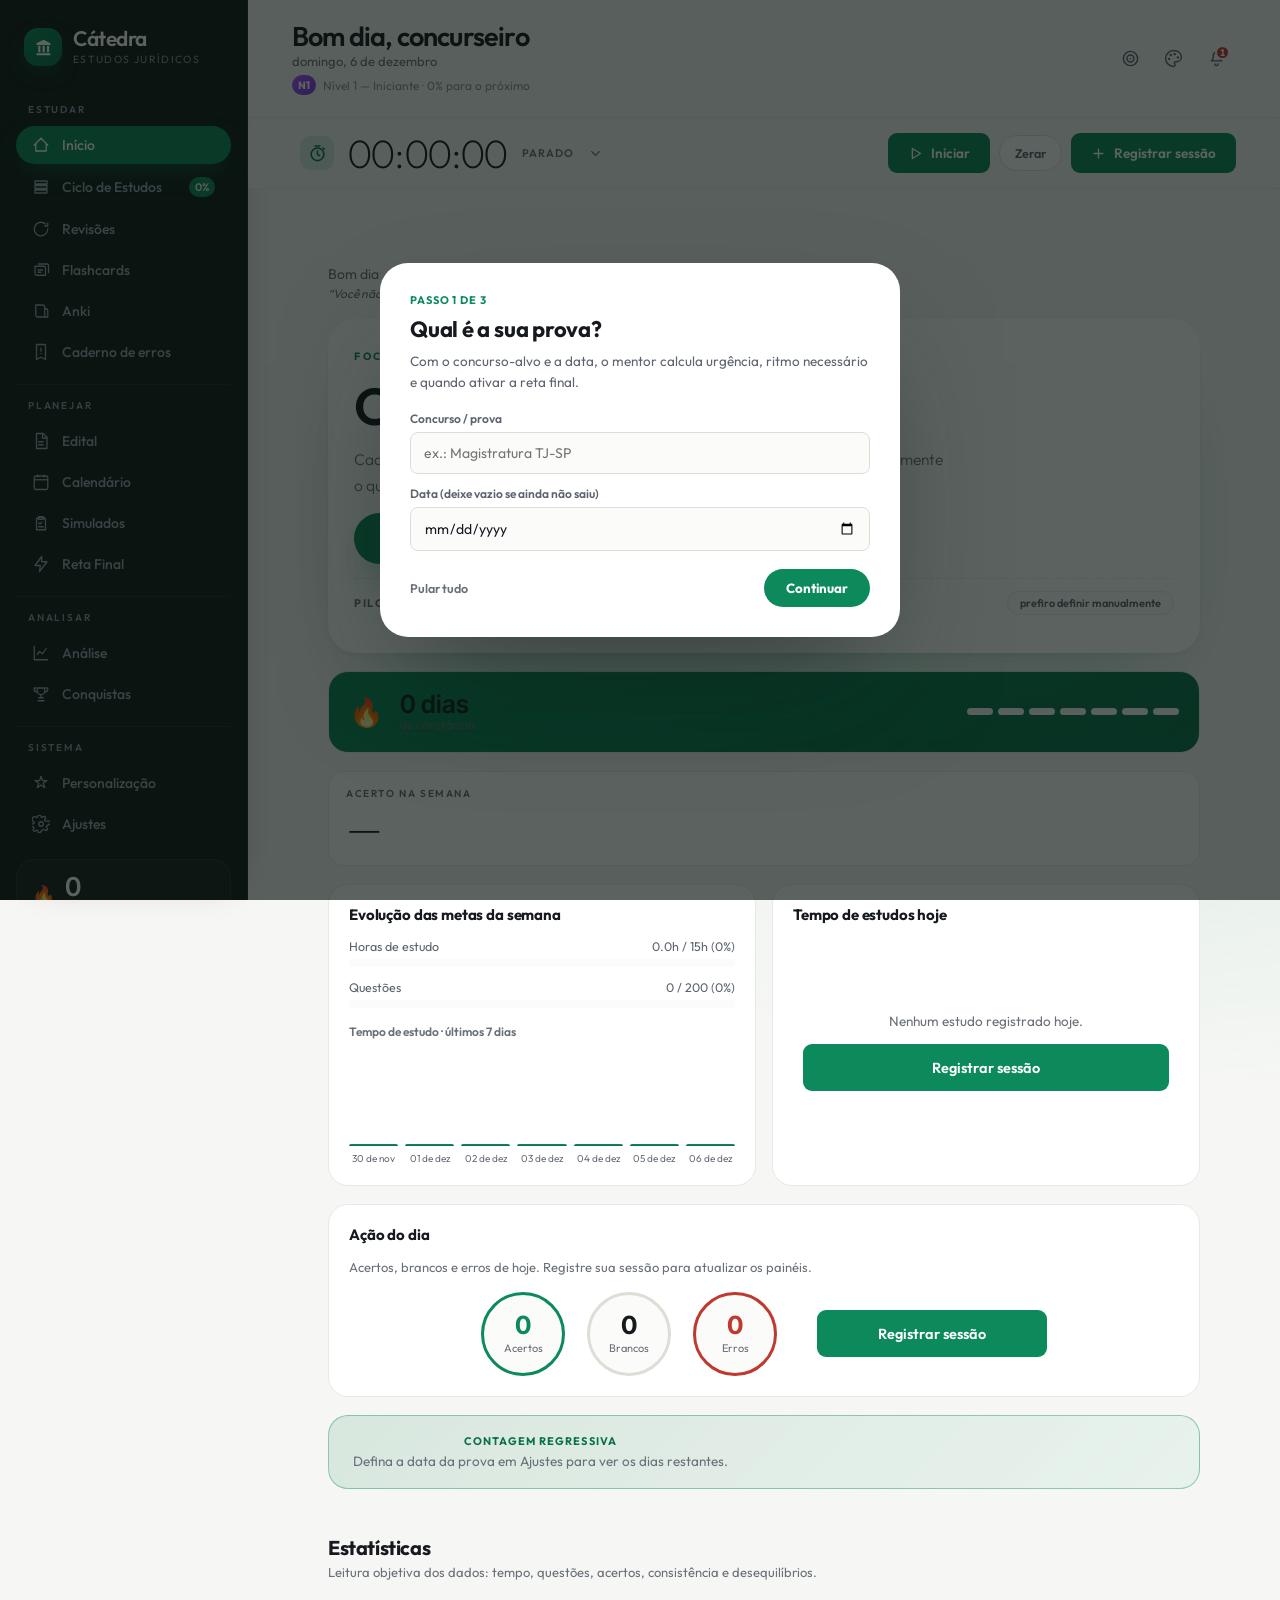
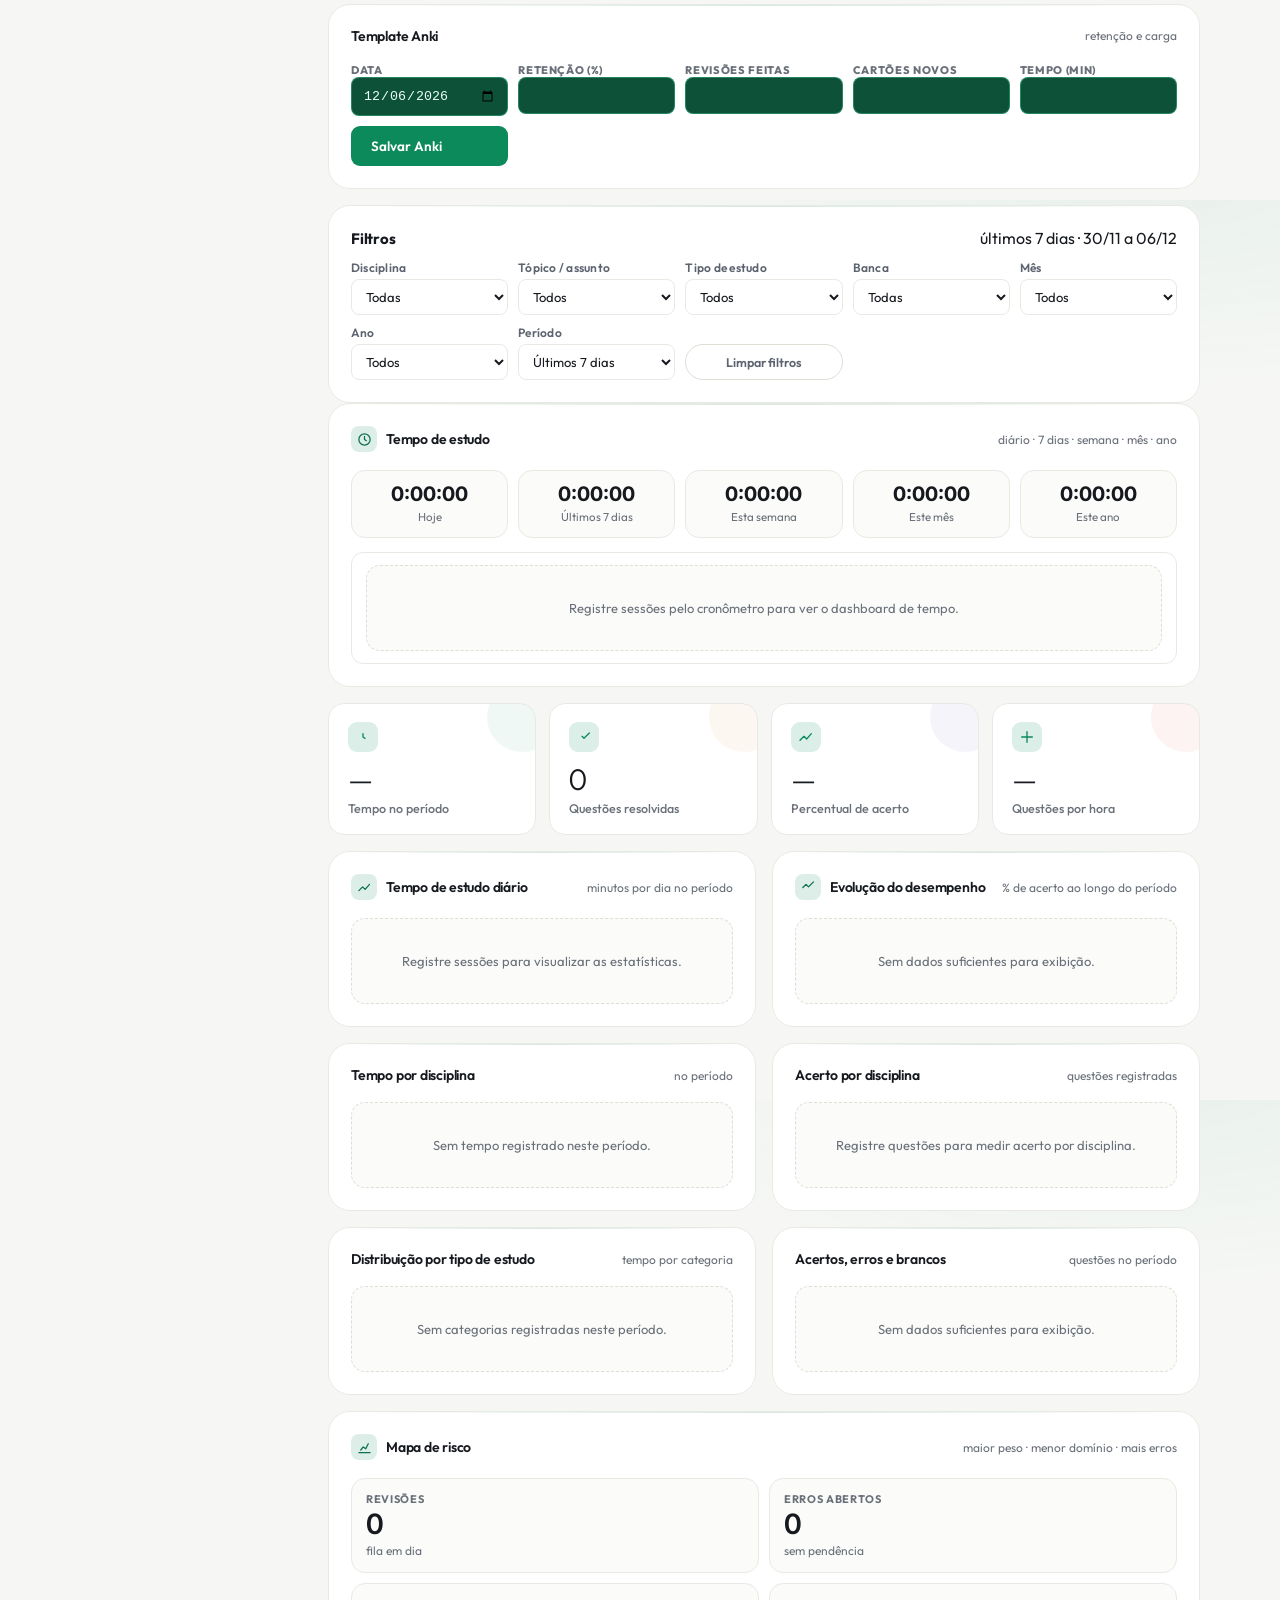
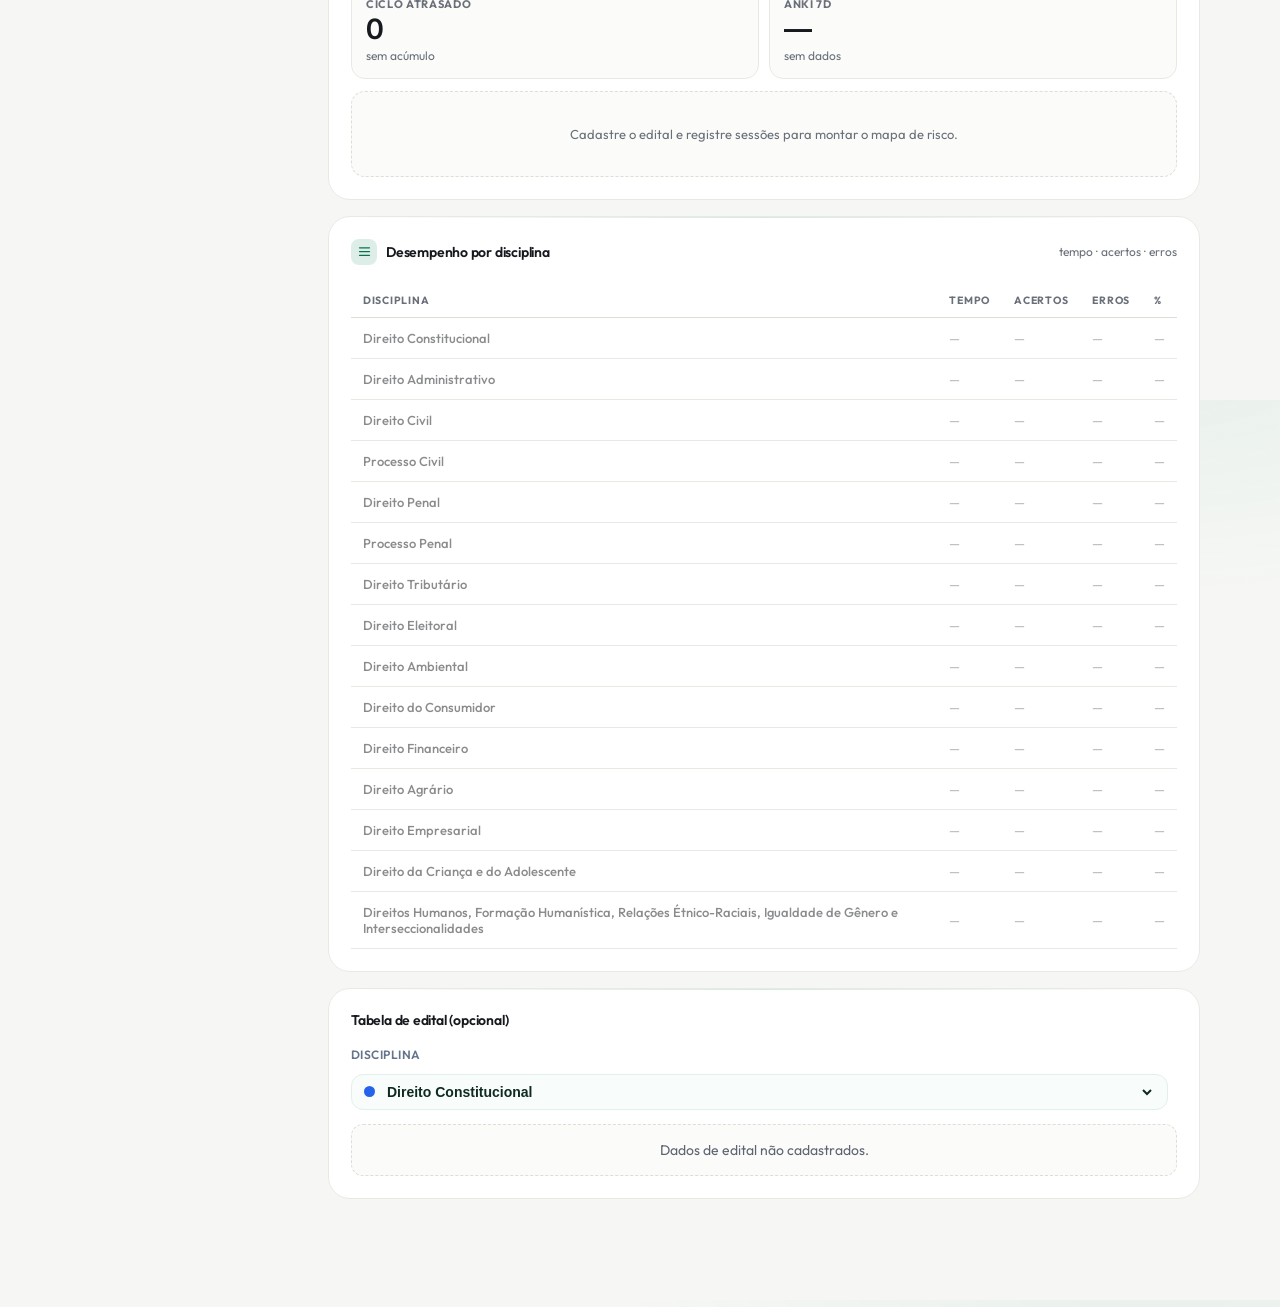
==== commit 96062c2d: "Add files via upload" ====
--- a/index.html
+++ b/index.html
@@ -415,6 +415,12 @@
   .rm-blk:hover{background:var(--red-soft);border-color:var(--red);}
   .add-blk{width:100%;border:1px dashed var(--border-2);background:var(--surface-2);color:var(--text-2);border-radius:var(--r-sm);padding:12px;font-size:13px;margin-bottom:9px;transition:all .15s;display:flex;align-items:center;justify-content:center;gap:7px;}
   .add-blk:hover{border-color:var(--emerald);color:var(--emerald-d);background:var(--emerald-soft);}
+  .quick-add{display:flex;gap:8px;align-items:center;margin:2px 0 14px;}
+  .quick-add-input{flex:1;min-width:0;font-family:inherit;border:1px solid var(--border-2);background:var(--surface);border-radius:8px;padding:9px 12px;font-size:13px;color:var(--text);transition:all .15s;}
+  .quick-add-input::placeholder{color:var(--text-3);}
+  .quick-add-input:focus{outline:none;border-color:var(--emerald);background:var(--surface);box-shadow:0 0 0 3px var(--emerald-soft);}
+  .quick-add-btn{flex-shrink:0;font-family:inherit;border:1px solid var(--emerald);background:var(--emerald-soft);color:var(--emerald-d);border-radius:8px;padding:9px 15px;font-size:13px;font-weight:600;cursor:pointer;transition:all .15s;}
+  .quick-add-btn:hover{background:var(--emerald);color:#fff;}
   .btn-ghost.editing{border-color:var(--emerald);color:var(--emerald-d);background:var(--emerald-soft);}
   .edit-note{font-size:12px;color:var(--text-3);margin:2px 2px 12px;display:flex;align-items:center;gap:7px;}
 
@@ -582,6 +588,10 @@
   .fm-time{font-family:'Inter Tight',serif;font-size:clamp(64px,16vw,140px);font-weight:500;line-height:1;letter-spacing:-.02em;font-variant-numeric:tabular-nums;color:#fff;}
   .fm-state{font-size:13px;letter-spacing:.12em;text-transform:uppercase;color:#7c8794;margin:14px 0 30px;}
   .fm-btns{display:flex;gap:12px;justify-content:center;}
+  .fm-finish{display:inline-flex;align-items:center;gap:9px;margin:22px auto 0;padding:13px 24px;border-radius:99px;border:1px solid rgba(16,185,129,.55);background:rgba(16,185,129,.16);color:#d1fae5;font-family:'Inter Tight',serif;font-size:15.5px;font-weight:600;cursor:pointer;transition:all .18s;}
+  .fm-finish:hover{background:#10b981;border-color:#10b981;color:#04130d;box-shadow:0 10px 30px rgba(16,185,129,.3);transform:translateY(-1px);}
+  .fm-finish svg{flex-shrink:0;}
+  #focus-mode.breakmode .fm-finish{opacity:.55;}
   #focus-mode .btn-ghost{background:rgba(255,255,255,.06);color:#cdd3da;border:1px solid rgba(255,255,255,.18);}
   #focus-mode .btn-ghost:hover{background:rgba(255,255,255,.12);color:#fff;}
   .fm-modes{display:inline-flex;gap:4px;background:rgba(255,255,255,.06);border:1px solid rgba(255,255,255,.12);padding:4px;border-radius:99px;margin-bottom:24px;}
@@ -916,11 +926,12 @@
   <div class="topbar">
     <div class="greeting"><h2 id="greet">Bom dia</h2><p id="datep"></p></div>
     <div class="topbar-actions">
-      <span class="exam-pill" id="exam-pill" style="display:none"></span>
-      <button class="icon-btn" id="focus-btn" title="Modo foco — tela cheia" aria-label="Modo foco em tela cheia"><svg viewBox="0 0 24 24" fill="none" stroke="currentColor"><path d="M4 9V5a1 1 0 0 1 1-1h4M15 4h4a1 1 0 0 1 1 1v4M20 15v4a1 1 0 0 1-1 1h-4M9 20H5a1 1 0 0 1-1-1v-4" stroke-linecap="round" stroke-linejoin="round"/></svg></button>
-      <button class="icon-btn" id="theme-btn" title="Cores da página" aria-label="Personalizar cores da página"><svg viewBox="0 0 24 24" fill="none" stroke="currentColor"><circle cx="13.5" cy="6.5" r="1.5" fill="currentColor" stroke="none"/><circle cx="17.5" cy="10.5" r="1.5" fill="currentColor" stroke="none"/><circle cx="8.5" cy="7.5" r="1.5" fill="currentColor" stroke="none"/><circle cx="6.5" cy="12.5" r="1.5" fill="currentColor" stroke="none"/><path d="M12 2a10 10 0 1 0 0 20c1.1 0 2-.9 2-2 0-.5-.2-1-.5-1.3-.3-.4-.5-.8-.5-1.2 0-1 .8-1.5 1.8-1.5H16a6 6 0 0 0 6-6c0-5-4.5-8-10-8Z" stroke-linejoin="round"/></svg></button>
+      <div class="topbar-iconbar">
+      <button class="icon-btn" id="focus-btn" title="Modo foco — tela cheia" aria-label="Modo foco em tela cheia"><svg viewBox="0 0 24 24" fill="none" stroke="currentColor"><circle cx="12" cy="12" r="9"/><circle cx="12" cy="12" r="4.4"/><circle cx="12" cy="12" r="1.1" fill="currentColor" stroke="none"/></svg></button>
+      <div class="apm-wrap"><button class="icon-btn" id="theme-btn" title="Aparência" aria-label="Aparência — trocar tema e cor"><svg viewBox="0 0 24 24" fill="none" stroke="currentColor"><circle cx="13.5" cy="6.5" r="1.5" fill="currentColor" stroke="none"/><circle cx="17.5" cy="10.5" r="1.5" fill="currentColor" stroke="none"/><circle cx="8.5" cy="7.5" r="1.5" fill="currentColor" stroke="none"/><circle cx="6.5" cy="12.5" r="1.5" fill="currentColor" stroke="none"/><path d="M12 2a10 10 0 1 0 0 20c1.1 0 2-.9 2-2 0-.5-.2-1-.5-1.3-.3-.4-.5-.8-.5-1.2 0-1 .8-1.5 1.8-1.5H16a6 6 0 0 0 6-6c0-5-4.5-8-10-8Z" stroke-linejoin="round"/></svg></button></div>
       <button class="icon-btn" id="notif-btn" title="Notificações" aria-label="Notificações" style="position:relative;"><svg viewBox="0 0 24 24" fill="none" stroke="currentColor"><path d="M12 4a4 4 0 0 1 4 4v2.4c0 .9.3 1.8.9 2.5L18.5 15H5.5l1.6-2.1c.6-.7.9-1.6.9-2.5V8a4 4 0 0 1 4-4Z" stroke-linejoin="round"/><path d="M10 19a2 2 0 0 0 4 0" stroke-linecap="round"/></svg><span class="topbar-notif-badge" id="topbar-notif-badge" style="display:none">0</span></button>
       <button class="icon-btn" id="logout-btn" title="Sair" style="display:none;"><svg viewBox="0 0 24 24" fill="none" stroke="currentColor"><path d="M9 21H5a2 2 0 0 1-2-2V5a2 2 0 0 1 2-2h4M16 3l4 4-4 4M20 7H9" stroke-linecap="round" stroke-linejoin="round"/></svg></button>
+      </div>
     </div>
   </div>
 
@@ -953,10 +964,17 @@
         <div class="field"><label>Disciplina</label><select id="f-disc"></select></div>
         <div class="field"><label>Tópico</label><input id="f-topic" list="f-topic-list" autocomplete="off" placeholder="ex.: Controle de constitucionalidade"><datalist id="f-topic-list"></datalist></div>
         <div class="field"><label>Data</label><input id="f-date" type="date"></div>
-        <div class="field"><label>Categoria</label><select id="f-cat">
+        <div class="field"><label>Categoria principal</label><select id="f-cat">
           <option value="teoria">Teoria (1ª vez)</option><option value="revisao">Revisão</option>
           <option value="questoes">Questões</option><option value="leiseca">Lei seca</option><option value="juris">Jurisprudência</option>
         </select></div>
+        <div class="field" style="grid-column:1/-1"><label>Também estudei nesta sessão <span style="font-weight:400;color:var(--text-3)">(opcional — ex.: teoria + questões)</span></label><div class="cat-multi" id="f-cats">
+          <button type="button" class="cat-chip" data-cat="teoria">Teoria</button>
+          <button type="button" class="cat-chip" data-cat="revisao">Revisão</button>
+          <button type="button" class="cat-chip" data-cat="questoes">Questões</button>
+          <button type="button" class="cat-chip" data-cat="leiseca">Lei seca</button>
+          <button type="button" class="cat-chip" data-cat="juris">Jurisprudência</button>
+        </div></div>
         <div class="field"><label>Tempo (min)</label><input id="f-min" type="number" min="0" placeholder="50"></div>
         <div class="field"><label>Questões</label><input id="f-q" type="number" min="0" placeholder="20"></div>
         <div class="field"><label>Acertos</label><input id="f-c" type="number" min="0" placeholder="16"></div>
@@ -1412,6 +1430,7 @@
       <button class="btn-ghost" id="fm-reset">Zerar</button>
       <button class="btn-ghost fm-sound on" id="fm-sound" title="Som dos alertas">🔔 Som</button>
     </div>
+    <button class="fm-finish" id="fm-finish" title="Para o cronômetro e abre o registro da sessão já com o tempo preenchido"><svg viewBox="0 0 24 24" fill="none" stroke="currentColor" style="width:16px;height:16px;stroke-width:2.4"><path d="M20 6L9 17l-5-5" stroke-linecap="round" stroke-linejoin="round"/></svg>Finalizar e registrar sessão</button>
     <div class="fm-cycles" id="fm-cycles" style="display:none;"></div>
     <div class="fm-foot" id="fm-foot"></div>
   </div>
@@ -1622,8 +1641,17 @@
   {id:'b3',tag:'Bloco 4',t:'Lei seca',d:'Casar dispositivo com a teoria.'},
 ];
 const DISCIPLINAS=['Direito Constitucional','Direito Administrativo','Direito Civil','Processo Civil','Direito Penal','Processo Penal','Direito Tributário','Direito Eleitoral','Direito Ambiental','Direito do Consumidor','Direito Financeiro','Direito Agrário','Direito Empresarial','Direito da Criança e do Adolescente','Direitos Humanos, Formação Humanística, Relações Étnico-Raciais, Igualdade de Gênero e Interseccionalidades'];
-const CAT_COLOR={teoria:'#0c8a5b',revisao:'#6b4fbb',questoes:'#c2790c',leiseca:'#b08433',juris:'#c0392f'};
-const CAT_LABEL={teoria:'Teoria',revisao:'Revisão',questoes:'Questões',leiseca:'Lei seca',juris:'Juris'};
+const CAT_COLOR={teoria:'#0c8a5b',revisao:'#6b4fbb',questoes:'#c2790c',leiseca:'#b08433',juris:'#c0392f',anki:'#0a7ea4'};
+/* renderiza uma pílula por categoria da sessão (suporta s.cats com múltiplas categorias) */
+function catPills(s){
+  var list=(s&&Array.isArray(s.cats)&&s.cats.length)?s.cats:[(s&&s.cat)||'teoria'];
+  var seen={};
+  return list.filter(function(c){if(seen[c])return false;seen[c]=1;return true;}).map(function(c){
+    var col=CAT_COLOR[c]||'#64748b',lab=CAT_LABEL[c]||c;
+    return '<span class="pill-cat" style="background:'+col+'1e;color:'+col+'">'+lab+'</span>';
+  }).join(' ');
+}
+const CAT_LABEL={teoria:'Teoria',revisao:'Revisão',questoes:'Questões',leiseca:'Lei seca',juris:'Juris',anki:'Anki'};
 const INTERVALOS=[{d:1,l:'1 dia'},{d:7,l:'7 dias'},{d:30,l:'30 dias'}];
 const KEY='catedra:state';
 const CHK='<svg viewBox="0 0 24 24"><path d="M4 12 L10 18 L20 6"/></svg>';
@@ -2048,7 +2076,7 @@
   var rcolor = rcls==='warn'?'var(--amber)':(rcls==='good'?'var(--emerald)':'var(--text-2)');
   html+='<div style="margin-top:10px;font-size:12.5px;color:'+rcolor+'">'+ritmo+'</div>';
   card.innerHTML=html;
-  if(pill){pill.style.display='';pill.innerHTML=(days<=0?'Prova hoje':(days+'d'))+(name?' · '+escapeHtml(name):'');}
+  if(pill){pill.style.display='';pill.innerHTML='<svg class="exam-pill-ico" viewBox="0 0 24 24" fill="none" stroke="currentColor" stroke-width="2"><circle cx="12" cy="12" r="9"/><path d="M12 7v5l3 2" stroke-linecap="round" stroke-linejoin="round"/></svg><span class="exam-pill-d">'+(days<=0?'Prova hoje':(days+'d'))+'</span>'+(name?'<span class="exam-pill-sep">·</span><span class="exam-pill-n">'+escapeHtml(name)+'</span>':'');}
 }
 function goalBar(l,v,p,col){return '<div class="goal"><div class="gh"><span class="gl">'+l+'</span><span class="gv">'+v+'</span></div><div class="gbar"><i style="width:'+p+'%;background:'+col+'"></i></div></div>';}
 function renderGoals(){if(!document.getElementById('goals'))return;
@@ -2106,7 +2134,8 @@
 });
 document.getElementById('menu-btn').onclick=()=>{document.getElementById('nav').classList.toggle('open');document.getElementById('side-foot').classList.toggle('open');};
 (function(){var _ql=document.getElementById('quick-log');if(_ql)_ql.onclick=()=>document.querySelector('[data-view=foco]').click();})();
-document.getElementById('theme-btn').onclick=()=>document.querySelector('[data-view=ajustes]').click();
+/* aparência: o ícone abre um menu rápido (tema + cor de destaque), sem ir a Ajustes */
+document.getElementById('theme-btn').onclick=(e)=>{e.stopPropagation();if(window.__toggleAppearanceMenu)window.__toggleAppearanceMenu();else document.querySelector('[data-view=ajustes]').click();};
 
 /* perfil/prova/metas inputs */
 (document.getElementById('p-name')||{}).oninput=e=>{state.profile=state.profile||{};state.profile.name=e.target.value;save();renderProfile();};
@@ -2161,6 +2190,15 @@
     }catch(e){}
   }
   if(!Array.isArray(state.cycle.activities)||!state.cycle.activities.length){state.cycle.activities=genSugestao();if(!state.cycle.mode)state.cycle.mode='sugestao';}
+  return state.cycle.activities;}
+/* O cycleActivities() é envolvido por um patch posterior que devolve uma CÓPIA filtrada
+   (remove o bloco de revisão da exibição). Ler está ok, mas para ADICIONAR/REMOVER é
+   preciso mutar o array REAL do estado — senão o push/splice se perde na cópia e a
+   atividade "some". Este helper devolve o array vivo, inicializando-o se necessário. */
+function cycleActivitiesLive(){
+  cycleActivities(); /* dispara a inicialização preguiçosa (genSugestao/genEdital) */
+  if(!state.cycle||typeof state.cycle!=='object')state.cycle={mode:'sugestao',activities:[]};
+  if(!Array.isArray(state.cycle.activities))state.cycle.activities=[];
   return state.cycle.activities;}
 function applyCycleMode(mode){if(!state.cycle||typeof state.cycle!=='object')state.cycle={mode:'sugestao',activities:null};state.cycle.mode=mode;
   if(mode==='edital')state.cycle.activities=genEdital();
@@ -2216,7 +2254,7 @@
 function renderWeek(){const w=document.getElementById('week');w.innerHTML='';
   DIAS.forEach(d=>{const el=document.createElement('div');
     el.className='day'+(d.k===state.dia?' active':'')+(dayDone(d.k)?' done':'');
-    el.innerHTML='<div class="dn">'+d.n+'</div><div class="dd">'+d.d+'</div><div class="dbar"><i style="width:'+Math.round(dayPct(d.k)*100)+'%"></i></div>';
+    el.innerHTML='<div class="dn">'+d.n+'</div><div class="dbar"><i style="width:'+Math.round(dayPct(d.k)*100)+'%"></i></div>';
     el.onclick=()=>{state.dia=d.k;save();renderCycle();};w.appendChild(el);});}
 function makeBlk(b){const c=dc(state.dia);const el=document.createElement('div');
   el.className='blk'+(c[b.id]?' on':'')+(b.feat?' feat':'');
@@ -2505,7 +2543,7 @@
     estMin:estMin,origin:origin,sub:subs,note:note,disc:disc,topic:topic,
     linkedEditalTopicId:editalId,createdAt:todayStr(),status:'pending'};
   if(ty==='cycle'){cycleQueue().push(blk);toast('atividade adicionada à fila do ciclo 🔁',2500);}
-  else{cycleActivities().push(blk);state.cycle.mode='manual';toast('atividade '+(ATV_TYPES[ty]||'fixa')+' criada ✓',2200);}
+  else{cycleActivitiesLive().push(blk);state.cycle.mode='manual';toast('atividade '+(ATV_TYPES[ty]||'fixa')+' criada ✓',2200);}
   /* calendário: frequência semanal / dias específicos gera eventos das próximas 4 semanas */
   if(ty!=='cycle'&&(fq==='specific_days'||fq==='weekly')&&days.length){
     state.events=state.events||[];
@@ -2557,6 +2595,41 @@
   g('qlog-save').onclick=qlogSave;g('qlog-skip').onclick=qlogClose;g('qlog-x').onclick=qlogClose;}
 document.addEventListener('DOMContentLoaded',bindAtvModal);setTimeout(bindAtvModal,800);
 
+/* Adição rápida (sem abrir o modal): digita um título e tecla Enter para criar e já
+   editar a atividade na própria lista. Reaproveita exatamente o formato de bloco do
+   modal (atvSave), então tudo a jusante (rotação, conclusão, calendário) continua válido. */
+function quickAddRow(kind){
+  const wrap=document.createElement('div');wrap.className='quick-add';
+  const inp=document.createElement('input');inp.className='quick-add-input';inp.dataset.qa=kind;
+  inp.placeholder=(kind==='fila')
+    ? 'Adição rápida — “Matéria — Tema” + Enter (ex.: Constitucional — Controle)'
+    : 'Adição rápida — título da atividade fixa + Enter';
+  const btn=document.createElement('button');btn.type='button';btn.className='quick-add-btn';btn.textContent='Adicionar';
+  function commit(){
+    const raw=inp.value.trim();
+    if(!raw){inp.focus();return;}
+    if(isResumo(raw)){toast(RESUMO_MSG,3500);return;}
+    const base={id:'atv'+Date.now().toString(36),priority:'medium',estMin:0,origin:'manual',sub:[],note:'',disc:'',topic:'',createdAt:todayStr(),status:'pending'};
+    if(kind==='fila'){
+      const parts=raw.split(/\s*[—–-]\s*/);
+      const tag=(parts.length>1?parts[0]:'Ciclo').trim()||'Ciclo';
+      const t=(parts.length>1?parts.slice(1).join(' — '):raw).trim();
+      cycleQueue().push(Object.assign({},base,{tag:tag,t:t,d:'',rot:true,type:'cycle',freq:{mode:'daily',days:[]}}));
+      toast('adicionado à fila do ciclo 🔁',1600);
+    }else{
+      cycleActivitiesLive().push(Object.assign({},base,{tag:'Bloco',t:raw,d:'',rot:false,type:'fixed',freq:{mode:'daily',days:[]}}));
+      if(state.cycle)state.cycle.mode='manual';
+      toast('atividade fixa criada ✓',1600);
+    }
+    inp.value='';save();renderCycle();
+    const again=document.querySelector('.quick-add-input[data-qa="'+kind+'"]');
+    if(again)again.focus();
+  }
+  btn.onclick=commit;
+  inp.addEventListener('keydown',function(e){if(e.key==='Enter'){e.preventDefault();commit();}});
+  wrap.appendChild(inp);wrap.appendChild(btn);
+  return wrap;
+}
 function renderCycleEdit(dia){
   const fx=document.getElementById('fixed'),rt=document.getElementById('rotating');fx.innerHTML='';rt.innerHTML='';
   const lr=document.getElementById('lbl-rot');if(lr)lr.style.display='none';
@@ -2571,11 +2644,12 @@
   fx.appendChild(sel);
   sel.querySelectorAll('.cycle-mode').forEach(btn=>btn.onclick=()=>applyCycleMode(btn.dataset.mode));
   const note=document.createElement('div');note.className='edit-note';note.innerHTML='✏️ Escolha um modo acima para gerar o ciclo automaticamente, ou edite e adicione atividades manualmente abaixo. Lembre: <b>resumo não entra no ciclo</b>.';fx.appendChild(note);
-  const delBy=b=>acts.length>1?()=>{const i=acts.findIndex(x=>x.id===b.id);if(i>=0)acts.splice(i,1);state.cycle.mode='manual';save();renderCycle();}:null;
+  const delBy=b=>acts.length>1?()=>{const live=cycleActivitiesLive();const i=live.findIndex(x=>x.id===b.id);if(i>=0)live.splice(i,1);state.cycle.mode='manual';save();renderCycle();}:null;
   const grp=(label,list)=>{const l=document.createElement('div');l.className='sec-label';l.innerHTML='<span>'+label+' · '+list.length+'</span><div class="rule"></div>';fx.appendChild(l);
     list.forEach(b=>fx.appendChild(editRow(b,delBy(b),b.feat,true)));};
   grp('📌 Fixas — permanecem na tela',acts.filter(b=>!b.rot));
   grp('🔁 Rotativas — giram com a fila',acts.filter(b=>b.rot));
+  fx.appendChild(quickAddRow('fixa'));
   const add=document.createElement('button');add.className='add-blk';add.innerHTML='<span style="font-size:16px">+</span> Adicionar atividade (cadastro completo)';
   add.onclick=()=>openAtvModal();
   fx.appendChild(add);
@@ -2588,6 +2662,7 @@
   noteQ.innerHTML='Monte aqui a sequência de matérias/temas. Quando uma atividade rotativa for concluída, o 1º da fila entra no lugar dela e ela volta para o fim.';
   rt.appendChild(noteQ);
   q.forEach((b,idx)=>rt.appendChild(queueEditRow(q,idx)));
+  rt.appendChild(quickAddRow('fila'));
   const addQ=document.createElement('button');addQ.className='add-blk';addQ.innerHTML='<span style="font-size:16px">+</span> Adicionar matéria/tema à fila (cadastro completo)';
   addQ.onclick=()=>openAtvModal({type:'cycle'});
   rt.appendChild(addQ);
@@ -2786,6 +2861,33 @@
 document.getElementById('fm-reset').onclick=()=>{if(focusMode==='pomo')pomoReset();else resetTimer();};
 document.getElementById('fm-exit').onclick=closeFocus;
 document.getElementById('focus-btn').onclick=openFocus;
+/* ===== modo foco: finalizar cronômetro e registrar a sessão em sequência ===== */
+function fmSelectMatch(id,value){var s=document.getElementById(id);if(!s||!value)return;for(var i=0;i<s.options.length;i++){if(s.options[i].value===value||s.options[i].text===value){s.selectedIndex=i;s.dispatchEvent(new Event('change',{bubbles:true}));return;}}}
+function finishFocusAndRegister(){
+  /* 1) para o cronômetro (livre OU pomodoro), preservando o tempo já acumulado.
+     __autoPause evita que o check-in automático (que dispara ao pausar ≥10min) abra
+     junto — aqui usamos o registro completo de sessão. */
+  window.__autoPause=true;
+  try{ if(focusMode==='pomo'){ if(pomo&&pomo.running)pomoToggle(); } else { if(running)toggleTimer(); } }catch(e){}
+  window.__autoPause=false;
+  var mins=Math.round((+state.timerSec||0)/60);
+  var task=((document.getElementById('fm-task')||{}).value||'').trim();
+  var af=state.activeFocus||{};
+  /* 2) fecha o modo foco e abre o registro em sequência */
+  try{closeFocus();}catch(e){}
+  window.__finishFromFocus=true;
+  try{ if(window.openSessionModal)window.openSessionModal(); else {var ob=document.getElementById('open-session');if(ob)ob.click();} }catch(e){}
+  /* 3) pré-preenche tempo, tópico e (se houver atividade vinculada) disciplina/categoria */
+  setTimeout(function(){
+    var fm=document.getElementById('f-min'); if(fm)fm.value=(mins>0?mins:(fm.value||''));
+    var ft=document.getElementById('f-topic'); if(ft&&!ft.value)ft.value=task||af.title||'';
+    if(af.disc)fmSelectMatch('f-disc',af.disc);
+    if(af.cat)fmSelectMatch('f-cat',af.cat);
+    try{var f=document.getElementById(ft&&!ft.value?'f-topic':'f-min');if(f&&f.focus)f.focus();}catch(e){}
+  },70);
+  try{toast('cronômetro finalizado — confira e registre a sessão ✓',2600);}catch(e){}
+}
+document.getElementById('fm-finish').onclick=finishFocusAndRegister;
 {
   const _clock=document.getElementById('cron-clock'),_menu=document.getElementById('cron-menu');
   function setCronMode(mode,f,b){
@@ -2807,21 +2909,52 @@
 document.getElementById('log-save').onclick=()=>{
   const disc=document.getElementById('f-disc').value;const topic=document.getElementById('f-topic').value.trim();
   const cat=document.getElementById('f-cat').value;const min=parseInt(document.getElementById('f-min').value)||0;
+  const cats=(typeof window.__getSessionCats==='function')?window.__getSessionCats():[cat];
   const q=parseInt(document.getElementById('f-q').value)||0;const c=parseInt(document.getElementById('f-c').value)||0;const b=parseInt((document.getElementById('f-b')||{}).value)||0;
   const _df=document.getElementById('f-date');const date=(_df&&_df.value)?_df.value:todayStr();
   /* registro com precisão de segundos: se o campo veio do cronômetro (minuto arredondado bate), usa os segundos exatos */
   const _ts=+state.timerSec||0;
   const sec=(_ts>0&&Math.round(_ts/60)===min)?_ts:min*60;
-  const sess={id:Date.now(),date,disc,topic:topic||'(sem tópico)',cat,min,sec,q,c,b};
+  const sess={id:Date.now(),date,disc,topic:topic||'(sem tópico)',cat,cats,min,sec,q,c,b};
   if(min<=0&&q<=0){toast('informe tempo ou questões');return;}
   if(topic&&Array.isArray(state.edital)){var _ei=state.edital.find(function(x){return x.disc===disc&&String(x.t||'').trim().toLowerCase()===topic.toLowerCase();});if(_ei){sess.editalId=_ei.id;_ei.done=true;}}
   state.sessions.push(sess);
-  if(cat==='teoria'||cat==='leiseca')getRevIntervals().forEach(iv=>state.revisions.push({id:sess.id+'_'+iv.d,sid:sess.id,disc,topic:sess.topic,label:iv.d+(iv.d===1?' dia':' dias'),due:addDays(date,iv.d),done:false}));
+  /* agenda revisões se a sessão incluiu teoria ou lei seca (em qualquer das categorias) */
+  if(cats.indexOf('teoria')>=0||cats.indexOf('leiseca')>=0)getRevIntervals().forEach(iv=>state.revisions.push({id:sess.id+'_'+iv.d,sid:sess.id,disc,topic:sess.topic,label:iv.d+(iv.d===1?' dia':' dias'),due:addDays(date,iv.d),done:false}));
   if(!state.studyDays.includes(date))state.studyDays.push(date);
   ['f-topic','f-min','f-q','f-c','f-b'].forEach(id=>{const e=document.getElementById(id);if(e)e.value='';});
+  if(typeof window.__syncSessionCats==='function')window.__syncSessionCats(true);
   save();renderStreak();renderHome();renderRevBadge();try{if(typeof renderCountdown==='function')renderCountdown();}catch(e){}try{if(typeof renderEditalCard==='function')renderEditalCard();}catch(e){}try{if(typeof renderEdital==='function')renderEdital();}catch(e){}try{if(typeof renderStats==='function')renderStats();}catch(e){}try{if(window.renderDesempenho)renderDesempenho();}catch(e){}toast('sessão registrada ✓');
+  /* veio do "Finalizar e registrar" do modo foco → zera o cronômetro para o próximo bloco */
+  if(window.__finishFromFocus){window.__finishFromFocus=false;try{resetTimer();}catch(e){state.timerSec=0;try{save();}catch(_){}}}
   const _m=document.getElementById('session-modal');if(_m)_m.classList.remove('open');
 };
+
+/* ===== categorias múltiplas na sessão (teoria + questões etc.) =====
+   #f-cat continua sendo a categoria PRINCIPAL (compatível com todo o app e com o
+   patch do Anki). Os chips #f-cats marcam categorias adicionais estudadas no mesmo
+   bloco. __getSessionCats() devolve [principal, ...extras] sem duplicar. */
+function bindSessionCats(){
+  var wrap=document.getElementById('f-cats'),cat=document.getElementById('f-cat');
+  if(!wrap||!cat||wrap.__bound)return;wrap.__bound=1;
+  function syncPrimary(){
+    var chips=wrap.querySelectorAll('.cat-chip');
+    for(var i=0;i<chips.length;i++){var ch=chips[i];var isP=ch.getAttribute('data-cat')===cat.value;
+      ch.classList.toggle('is-primary',isP);if(isP)ch.classList.remove('on');}
+  }
+  Array.prototype.forEach.call(wrap.querySelectorAll('.cat-chip'),function(ch){
+    ch.onclick=function(){if(ch.classList.contains('is-primary'))return;ch.classList.toggle('on');};
+  });
+  if(!cat.__catSync){cat.addEventListener('change',syncPrimary);cat.__catSync=1;}
+  window.__syncSessionCats=function(reset){if(reset)Array.prototype.forEach.call(wrap.querySelectorAll('.cat-chip'),function(c){c.classList.remove('on');});syncPrimary();};
+  window.__getSessionCats=function(){
+    var primary=cat.value,out=[primary];
+    Array.prototype.forEach.call(wrap.querySelectorAll('.cat-chip.on'),function(c){var v=c.getAttribute('data-cat');if(out.indexOf(v)<0)out.push(v);});
+    return out;
+  };
+  syncPrimary();
+}
+document.addEventListener('DOMContentLoaded',bindSessionCats);setTimeout(bindSessionCats,900);
 
 /* ===== simulados ===== */
 function simVal(id){return parseInt(document.getElementById(id).value)||0;}
@@ -2842,14 +2975,21 @@
   const tot=simVal('s-total')||(simVal('s-c')+simVal('s-w')+simVal('s-b'));
   const c=simVal('s-c'),w=simVal('s-w'),b=simVal('s-b');
   const time=document.getElementById('s-time').value.trim();const reason=document.getElementById('s-reason').value;
-  const subs=simGetSubjects();const score=tot?Math.round(c/tot*100):0;const loss=w+b;const lv=simLevel(score);
+  const subs=simGetSubjects();
+  /* Raio-X respeita a "Forma de análise" escolhida: líquida C−E desconta erros (Cebraspe) */
+  const analysis=(document.getElementById('sim-analysis')||{}).value||'me';
+  const liquido=Math.max(0,c-w);
+  const score=tot?Math.round((analysis==='liquida'?liquido:c)/tot*100):0;
+  const scoreNoun=analysis==='liquida'?'nota líquida (C−E)':'acerto';
+  const loss=w+b;const lv=simLevel(score);
   const set=(id,v)=>{const e=document.getElementById(id);if(e)e.textContent=v;};
   set('sim-live-score',score+'%');document.getElementById('sim-ring').style.setProperty('--p',score);document.getElementById('sim-ring').querySelector('b').style.color=lv.color;
   set('sim-live-total',tot||0);set('sim-live-loss',loss||0);set('sim-live-time',time||'—');
   set('sim-pill-level','Nível: '+lv.label);set('sim-pill-reason','Erro: '+(reason||'—'));set('sim-pill-action',lv.action);
   set('sim-diag-title',tot?lv.title:'Sem dados suficientes');
   const weak=simWeak(subs);
-  set('sim-diag-text',tot?(subs.length?('Você teve '+score+'% de acerto. O ponto mais sensível foi '+weak.name+' ('+weak.score+'%). Motivo principal: '+reason.toLowerCase()+'.'):('Você teve '+score+'% de acerto e perdeu '+loss+' questões entre erros e brancos. Informe as disciplinas para localizar a revisão.')):'Preencha total de questões e acertos para ver o diagnóstico.');
+  set('sim-diag-text',tot?(subs.length?('Você teve '+score+'% de '+scoreNoun+'. O ponto mais sensível foi '+weak.name+' ('+weak.score+'%). Motivo principal: '+reason.toLowerCase()+'.'):('Você teve '+score+'% de '+scoreNoun+(analysis==='liquida'?(' — líquido de '+liquido+' acerto(s) após descontar '+w+' erro(s)'):(' e perdeu '+loss+' questões entre erros e brancos'))+'. Informe as disciplinas para localizar a revisão.')):'Preencha total de questões e acertos para ver o diagnóstico.');
+  {var _sl=document.querySelector('#sim-live-score+span');if(_sl)_sl.textContent=(analysis==='liquida'?'líquida':'acerto');}
   const bars=document.getElementById('sim-bars');
   bars.innerHTML=subs.length?[...subs].sort((a,b)=>a.score-b.score).map(s=>{const col=s.score>=70?'var(--emerald)':s.score>=50?'var(--amber)':'var(--red)';return '<div class="barrow"><div class="bl" style="width:150px">'+escapeHtml(s.name)+'</div><div class="bt"><i style="width:'+s.score+'%;background:'+col+'"></i></div><div class="bv">'+s.score+'%</div></div>';}).join(''):'<div class="empty">Preencha o desempenho por disciplina para o mapa de forças e fraquezas.</div>';
   const plan=[{t:'Atacar a disciplina crítica',d:weak?('Revisar '+weak.name+', menor aproveitamento ('+weak.score+'%).'):'Informe o desempenho por disciplina para localizar o ponto crítico.'},{t:'Corrigir o motivo dominante',d:'Motivo: '+(reason||'não informado')+'. Direcione a próxima revisão para esse problema.'},{t:'Refazer questões erradas',d:'Separe os erros e envie ao Caderno de Erros ou refaça em 7 dias.'}];
@@ -2876,6 +3016,8 @@
   updateSimDiag();
 };}
 ['s-total','s-c','s-w','s-b','s-time','s-reason'].forEach(id=>{const e=document.getElementById(id);if(e){e.addEventListener('input',updateSimDiag);e.addEventListener('change',updateSimDiag);}});
+/* a "Forma de análise" (#sim-analysis) é criada dinamicamente — delegação para o Raio-X reagir à troca */
+document.addEventListener('change',function(e){if(e.target&&e.target.id==='sim-analysis'){try{updateSimDiag();}catch(_){}}});
 function simChart(sims){
   const vals=sims.map(s=>{const t=s.c+s.blank+s.wrong;return t>0?Math.round(s.c/t*100):0;});
   const W=440,H=160,pad=12;const n=vals.length;
@@ -3409,7 +3551,7 @@
   const retaFinal = strat==='reta_final' || (p.final&&p.final.enabled&&daysExam<=(p.final.days||30));
   const examName=String(S.examName||S.exam||(document.getElementById('e-name')||{}).value||'');
 
-  const fmtH=m=>{const h=Math.floor(m/60),r=Math.round(m%60);return h?(h+'h'+(r?(' '+r+'min'):'')):(r+'min');};
+  const fmtH=m=>{m=Math.max(0,Math.round(+m||0));return (typeof fmtHMS==='function')?fmtHMS(m*60):(Math.floor(m/60)+':'+String(m%60).padStart(2,'0')+':00');};
   const sec=(title,inner)=>'<div class="card rel-section"><h3>'+esc(title)+'</h3>'+inner+'</div>';
   const lines=arr=>arr.filter(Boolean).map(x=>'<div class="rel-line '+(x[0]||'')+'"><span class="dot"></span><p>'+esc(x[1])+'</p></div>').join('');
 
@@ -3561,7 +3703,7 @@
   if(!sess.length){t.innerHTML='<tr><td><div class="empty">Nenhuma sessão registrada.</div></td></tr>';return;}
   t.innerHTML='<tr><th>Data</th><th>Disciplina</th><th>Tópico</th><th>Cat.</th><th>Tempo</th><th>Q</th><th>Acerto</th><th>Pág</th><th>Aulas</th><th>Anotações</th><th></th></tr>'+
     sess.map(s=>{const acc=s.q>0?Math.round(s.c/s.q*100)+'%':'—';
-    return '<tr><td>'+fmtDate(s.date)+'</td><td>'+s.disc+'</td><td>'+escapeHtml(s.topic)+'</td><td><span class="pill-cat" style="background:'+CAT_COLOR[s.cat]+'1e;color:'+CAT_COLOR[s.cat]+'">'+CAT_LABEL[s.cat]+'</span></td><td class="num">'+fmtHMS(sessSec(s))+'</td><td class="num">'+(s.q||'—')+'</td><td class="num">'+acc+'</td><td class="num">'+(s.pg||'—')+'</td><td class="num">'+(s.au||'—')+'</td><td class="note">'+(s.note?escapeHtml(s.note):'')+'</td><td><button class="del" data-id="'+s.id+'">excluir</button></td></tr>';}).join('');
+    return '<tr><td>'+fmtDate(s.date)+'</td><td>'+s.disc+'</td><td>'+escapeHtml(s.topic)+'</td><td>'+catPills(s)+'</td><td class="num">'+fmtHMS(sessSec(s))+'</td><td class="num">'+(s.q||'—')+'</td><td class="num">'+acc+'</td><td class="num">'+(s.pg||'—')+'</td><td class="num">'+(s.au||'—')+'</td><td class="note">'+(s.note?escapeHtml(s.note):'')+'</td><td><button class="del" data-id="'+s.id+'">excluir</button></td></tr>';}).join('');
   t.querySelectorAll('.del').forEach(b=>b.onclick=()=>{const id=Number(b.dataset.id);
     try{if(window.catedraTombstone){catedraTombstone('sessions',id);state.revisions.filter(r=>r.sid===id).forEach(r=>catedraTombstone('revisions',r.id));}}catch(e){}
     state.sessions=state.sessions.filter(s=>s.id!==id);state.revisions=state.revisions.filter(r=>r.sid!==id);
@@ -3711,7 +3853,7 @@
   tb.querySelectorAll('.er-mark-done').forEach(b=>b.onclick=()=>{const id=Number(b.closest('tr').dataset.id);const e=state.errors.find(x=>x.id===id);if(e){e.status='resolvido';e.resolvedAt=todayStr();save();renderErros();renderErrosBadge();toast('erro resolvido ✓');}});
   tb.querySelectorAll('.er-reopen').forEach(b=>b.onclick=()=>{const id=Number(b.closest('tr').dataset.id);const e=state.errors.find(x=>x.id===id);if(e){e.status='pendente';save();renderErros();renderErrosBadge();}});
 }
-(document.getElementById('er-add')||{}).onclick=()=>{
+function cadernoAddErro(){
   const note=document.getElementById('er-note').value.trim();
   if(!note){toast('descreva o erro');return;}
   const disc=document.getElementById('er-disc').value;
@@ -3725,7 +3867,10 @@
   document.getElementById('er-action').value='Fazer 5 questões do tópico';
   document.getElementById('er-status').value='pendente';
   save();renderErros();renderErrosBadge();toast('erro salvo ✓');
-};
+}
+/* o botão "Salvar erro" vive numa view criada dinamicamente; a delegação garante o save
+   mesmo recriando a view (o bind direto no parse se perdia → o erro não salvava) */
+document.addEventListener('click',function(e){var b=e.target&&e.target.closest&&e.target.closest('#er-add');if(b)cadernoAddErro();});
 (document.getElementById('er-search')||{}).oninput=renderErros;
 
 /* ===== conquistas ===== */
@@ -7267,6 +7412,13 @@
   .session-modal-head{display:flex;align-items:center;justify-content:space-between;gap:12px;margin-bottom:18px;}
   .session-modal-head h3{font-family:'Inter Tight',serif;font-size:21px;font-weight:600;}
   .session-modal-foot{display:flex;gap:10px;margin-top:16px;flex-wrap:wrap;justify-content:flex-end;}
+  /* categorias múltiplas na sessão */
+  .cat-multi{display:flex;flex-wrap:wrap;gap:7px;}
+  .cat-chip{font-family:inherit;font-size:12.5px;font-weight:600;border:1px solid var(--border-2);background:var(--surface);color:var(--text-2);border-radius:999px;padding:6px 13px;cursor:pointer;transition:all .15s;}
+  .cat-chip:hover{border-color:var(--emerald);color:var(--emerald-d);}
+  .cat-chip.on{border-color:var(--emerald);background:var(--emerald-soft);color:var(--emerald-d);}
+  .cat-chip.is-primary{border-color:var(--emerald);background:var(--emerald);color:#fff;cursor:default;}
+  .cat-chip.is-primary::after{content:' · principal';font-weight:400;opacity:.85;}
 
   /* Domínio por tópico (Edital) */
   .topic-dom{display:inline-flex;align-items:center;gap:7px;flex-shrink:0;}
@@ -7382,7 +7534,7 @@
   function by(id){return document.getElementById(id);}
   function safe(fn){try{return fn();}catch(e){return undefined;}}
   function gState(){return (typeof state!=='undefined'&&state)?state:(window.state||{});}
-  function fmtMinL(m){m=+m||0;return m>=60?((m/60).toFixed(1).replace('.0','')+'h'):(m+'m');}
+  function fmtMinL(m){m=Math.max(0,Math.round(+m||0));return (typeof fmtHMS==='function')?fmtHMS(m*60):(Math.floor(m/60)+':'+String(m%60).padStart(2,'0')+':00');}
 
   /* (5) Sino do topo abre o balão de alertas já existente; sincroniza o badge */
   function wireNotif(){
@@ -7490,11 +7642,12 @@
       try{if(typeof fillDisc==='function')fillDisc();}catch(e){}
       var df=document.getElementById('f-date');if(df&&!df.value)df.value=(typeof todayStr==='function'?todayStr():new Date().toISOString().slice(0,10));
       var fm=document.getElementById('f-min');if(fm&&!fm.value){var ts=(typeof state!=='undefined'&&state.timerSec)||0;if(ts)fm.value=Math.round(ts/60);}
+      try{if(typeof bindSessionCats==='function')bindSessionCats();if(typeof window.__syncSessionCats==='function')window.__syncSessionCats(true);}catch(e){}
       m.classList.add('open');
     };}
     var ob=document.getElementById('open-session');if(ob&&!ob._w){ob._w=1;ob.onclick=window.openSessionModal;}
-    var sc=document.getElementById('session-close');if(sc&&!sc._w){sc._w=1;sc.onclick=function(){var m=document.getElementById('session-modal');if(m)m.classList.remove('open');};}
-    var sm=document.getElementById('session-modal');if(sm&&!sm._w){sm._w=1;sm.addEventListener('click',function(e){if(e.target===sm)sm.classList.remove('open');});}
+    var sc=document.getElementById('session-close');if(sc&&!sc._w){sc._w=1;sc.onclick=function(){window.__finishFromFocus=false;var m=document.getElementById('session-modal');if(m)m.classList.remove('open');};}
+    var sm=document.getElementById('session-modal');if(sm&&!sm._w){sm._w=1;sm.addEventListener('click',function(e){if(e.target===sm){window.__finishFromFocus=false;sm.classList.remove('open');}});}
   }
   function tick(){safe(ensureBottom);safe(wireNotif);safe(wireCron);}
   function boot(){
@@ -8505,7 +8658,7 @@
   function st(){ try{ return state; }catch(e){ return window.state || {}; } }
   function today(){ try{ return todayStr(); }catch(e){ return new Date().toISOString().slice(0,10); } }
   function addDaysSafe(d,n){ try{ return addDays(d,n); }catch(e){ var x = new Date((d||today())+'T00:00:00'); x.setDate(x.getDate()+n); return x.toISOString().slice(0,10); } }
-  function fmtMin(m){ m=+m||0; return m>=60 ? (Math.floor(m/60)+'h'+String(m%60).padStart(2,'0')) : (m+'m'); }
+  function fmtMin(m){ m=Math.max(0,Math.round(+m||0)); return (typeof fmtHMS==='function')?fmtHMS(m*60):(Math.floor(m/60)+':'+String(m%60).padStart(2,'0')+':00'); }
   function call(name){ try{ if(typeof window[name] === 'function') window[name](); }catch(e){ try{ console.warn('[Catedra final] '+name, e); }catch(_){ } } }
   function persist(){ try{ localStorage.setItem(STORE_KEY, JSON.stringify(st())); }catch(e){} }
   function openView(v){ var b = q('.nav-item[data-view="'+v+'"]'); if(b){ b.click(); return; } if(v === 'foco' && by('open-session')) by('open-session').click(); }
@@ -8622,8 +8775,27 @@
     'view-analise':['renderAnalise']
   };
   var ALL_RENDERERS=['renderProfile','renderCountdown','renderGoals','renderResumo','renderStreak','renderRevBadge','renderErrosBadge','renderEditalBadge','renderEditalCard','renderHome','renderCycle','renderRevisions','renderStats','renderDistribuicao','renderSimulados','renderHistory','renderRelatorio','renderConquistas','renderCalendar','renderAnki','renderErros','renderDomain','renderDesempenho'];
+  /* O usuário está digitando num campo de texto? (input texto / textarea / contenteditable)
+     Se sim, NÃO podemos reconstruir a view ativa: isso destruiria o <input> focado e o
+     cursor — era exatamente o bug do "não dá para digitar / editar manualmente o ciclo".
+     Selects ficam de fora de propósito (não perdem texto digitado). */
+  function focusedTextField(){
+    var a=document.activeElement;
+    if(!a) return false;
+    if(a.isContentEditable) return true;
+    var tag=String(a.tagName||'').toLowerCase();
+    if(tag==='textarea') return true;
+    if(tag==='input'){
+      var t=String(a.getAttribute('type')||'text').toLowerCase();
+      return ['button','submit','reset','checkbox','radio','range','file','color','image'].indexOf(t)<0;
+    }
+    return false;
+  }
   function refreshAll(reason){
     if(syncBusy) return;
+    /* Adia a reconstrução enquanto um campo de texto estiver focado; reagenda para
+       quando o foco sair. boot/full são exceção (rodam só na carga, sem campo focado). */
+    if(reason!=='boot' && reason!=='full' && focusedTextField()){ refreshSoon(reason, 350); return; }
     syncBusy=true;
     try{
       ensureArrays(); patchCycleFunctions(); buildIntegrationIndex(); persist();
@@ -8857,12 +9029,13 @@
     var D=compute();
     /* roadmap 1.2: KPIs reduzidos a 2 — constância e taxa de acerto da semana */
     var wkAcc=(function(){try{var ws=(typeof weekStart==='function')?weekStart():null;var sw=(window.state&&state.sessions||[]).filter(function(x){return ws&&x.date>=ws;});var q=sw.reduce(function(a,x){return a+(+x.q||0);},0),c=sw.reduce(function(a,x){return a+(+x.c||0);},0);return q?Math.round(c/q*100)+'%':'\u2014';}catch(e){return '\u2014';}})();
-    var kpis=[['Dias de const\u00e2ncia',D.diasEst],['Acerto na semana',wkAcc]].map(function(k){return kpiCard(k[0],k[1]);}).join('');
+    /* "Dias de const\u00e2ncia" sai daqui (j\u00e1 est\u00e1 no banner \ud83d\udd25 acima); fica s\u00f3 "Acerto na semana", em largura total */
+    var kpis=[['Acerto na semana',wkAcc]].map(function(k){return kpiCard(k[0],k[1]);}).join('');
     v.innerHTML='<div class="dash-root">'
       +'<div class="dash-hello"><h1>In\u00edcio</h1><p>'+greeting()+'</p></div>'
       +'<section class="dash-card foco-agora" id="foco-agora-card"></section>'
       +'<section class="dash-card dash-streak">'+streakBlock(D)+'</section>'
-      +'<div class="dash-kpis dash-kpis-2">'+kpis+'</div>'
+      +'<div class="dash-kpis dash-kpis-1">'+kpis+'</div>'
       +'<div class="dash-central">'
         +'<section class="dash-card dash-week">'+weekBlock(D)+'</section>'
         +'<section class="dash-card dash-today"><h3 class="dash-h">Tempo de estudos hoje</h3>'+donut(D.porDisc,D.hojeMin)+'</section>'
@@ -8970,6 +9143,22 @@
 .cal-nowline{position:absolute;left:0;right:0;height:2px;background:var(--red);z-index:3;pointer-events:none}
 .cal-nowline::before{content:'';position:absolute;left:-4px;top:-3px;width:8px;height:8px;border-radius:50%;background:var(--red)}
 @media(max-width:760px){.cal-week{grid-template-columns:40px repeat(var(--cal-cols,7),1fr)}.cal-hourlbl{font-size:8.5px}}
+/* ===== concluir tarefas/eventos + cor personalizada ===== */
+.cal-ev{display:flex;align-items:center;gap:4px}
+.cal-tev{display:flex;align-items:center;gap:4px}
+.cal-ev.cal-done,.cal-tev.cal-done{opacity:.5}
+.cal-ev.cal-done .cal-evtxt,.cal-tev.cal-done .cal-evtxt{text-decoration:line-through}
+.cal-chk{flex:0 0 auto;width:13px;height:13px;border-radius:4px;border:1.5px solid rgba(255,255,255,.85);background:transparent;cursor:pointer;display:inline-flex;align-items:center;justify-content:center;font-size:9px;line-height:1;color:#fff;padding:0}
+.cal-chk.on{background:rgba(255,255,255,.92);color:inherit}
+.cal-tev .cal-chk{width:14px;height:14px}
+.cal-evtxt{overflow:hidden;text-overflow:ellipsis;white-space:nowrap;flex:1 1 auto}
+.cal-color-row{display:flex;align-items:center;gap:8px;flex-wrap:wrap}
+.cal-color-row input[type=color]{width:42px;height:34px;padding:2px;border:1px solid var(--border);border-radius:8px;background:var(--canvas);cursor:pointer}
+.cal-swatches{display:flex;gap:6px;flex-wrap:wrap}
+.cal-sw{width:22px;height:22px;border-radius:50%;border:2px solid transparent;cursor:pointer;box-shadow:0 0 0 1px var(--border)}
+.cal-sw.sel{border-color:var(--text)}
+.cal-check-field{flex-direction:row;align-items:center;gap:9px}
+.cal-check-field input{width:18px;height:18px;accent-color:var(--emerald);flex:0 0 auto}
 </style>
 <script id="catedra-calendario-js">
 /* ===== CALENDÁRIO v2 — mês · semana · dia, arrastar-e-soltar, criação rápida =====
@@ -8996,7 +9185,7 @@
 function migrate(){var s=st();if(!s)return;if(!Array.isArray(s.events))s.events=[];var legacy=["catedra:calendario:v2","catedra:eventos","catedra_eventos_old"];var changed=false;legacy.forEach(function(k){try{var raw=localStorage.getItem(k);if(!raw)return;var arr=JSON.parse(raw);if(!Array.isArray(arr))arr=(arr&&arr.events)||[];if(!Array.isArray(arr))return;arr.forEach(function(ev){if(!ev)return;var d=ev.date||ev.due||ev.day;if(!d)return;var exists=s.events.some(function(x){return x&&(x.id===ev.id||(x.date===d&&(x.title||x.note||"")===(ev.title||ev.note||"")));});if(!exists){s.events.push({id:ev.id||(Date.now()+Math.floor(Math.random()*1000)),date:d,title:ev.title||ev.name||ev.note||"Evento",type:ev.type||"evento",note:ev.note||"",time:ev.time||"",done:!!ev.done});changed=true;}});}catch(e){}});if(changed)persist();try{localStorage.setItem(EVKEY,JSON.stringify(s.events||[]));}catch(e){}}
 function collect(){
   var s=st(); var f=filters(); var out=[];
-  if(f.event!==false)(s.events||[]).forEach(function(e){if(e&&e.date)out.push({id:e.id,date:e.date,title:e.title||e.note||"Evento",type:(e.type||"evento"),note:e.note||"",time:e.time||"",src:"event"});});
+  if(f.event!==false)(s.events||[]).forEach(function(e){if(e&&e.date)out.push({id:e.id,date:e.date,title:e.title||e.note||"Evento",type:(e.type||"evento"),note:e.note||"",time:e.time||"",src:"event",color:e.color||"",done:!!e.done});});
   if(f.exam!==false)(s.exams||[]).forEach(function(e){if(e&&e.date)out.push({id:"exam-"+e.id,date:e.date,title:e.name||"Prova",type:"prova",src:"exam",ro:true});});
   if(f.sim!==false)(s.simulados||[]).forEach(function(e){if(e&&e.date)out.push({id:"sim-"+e.id,date:e.date,title:e.name||"Simulado",type:"simulado",src:"sim",ro:true});});
   if(f.rev!==false)(s.revisions||[]).forEach(function(e){if(e&&!e.done&&(e.due||e.date))out.push({id:"rev-"+e.id,date:e.due||e.date,title:e.topic||e.label||"Revisão",type:"revisao",note:e.disc||"",src:"rev",ro:true});});
@@ -9014,7 +9203,10 @@
 }
 function evHtml(e,extraCls){
   var drag=e.src==="event"?' draggable="true"':'';
-  return '<div class="cal-ev cal-ev-'+(e.type||"evento")+(e.date<today()?" cal-past":"")+(extraCls||"")+'" data-evid="'+esc(String(e.id))+'"'+drag+' title="'+esc(e.title)+(e.time?(" · "+e.time):"")+'">'+(e.time?('<b>'+e.time.slice(0,5)+'</b> '):'')+esc(e.title)+'</div>';
+  var style=e.color?(' style="background:'+esc(e.color)+'"'):'';
+  var doneCls=e.done?" cal-done":"";
+  var chk=(e.src==="event")?('<button type="button" class="cal-chk'+(e.done?" on":"")+'" data-chk="'+esc(String(e.id))+'" title="Marcar como concluída">'+(e.done?"✓":"")+'</button>'):'';
+  return '<div class="cal-ev cal-ev-'+(e.type||"evento")+(e.date<today()?" cal-past":"")+doneCls+(extraCls||"")+'" data-evid="'+esc(String(e.id))+'"'+drag+style+' title="'+esc(e.title)+(e.time?(" · "+e.time):"")+'">'+chk+'<span class="cal-evtxt">'+(e.time?('<b>'+e.time.slice(0,5)+'</b> '):'')+esc(e.title)+'</span></div>';
 }
 function renderMonth(host,byDay){
   var d=ref(), curY=d.getFullYear(), curM=d.getMonth();
@@ -9070,12 +9262,14 @@
       var slot=grid.querySelector('.cal-slot[data-day="'+k+'"][data-hour="'+hh+'"]');
       if(!slot)return;
       var el=document.createElement("div");
-      el.className="cal-tev cal-ev-"+(e.type||"evento");
+      el.className="cal-tev cal-ev-"+(e.type||"evento")+(e.done?" cal-done":"");
       el.dataset.evid=String(e.id);
+      if(e.color)el.style.background=e.color;
       if(e.src==="event")el.setAttribute("draggable","true");
       el.style.top=(mm/60*40)+"px";el.style.height="36px";
       el.title=e.title+" · "+e.time;
-      el.innerHTML="<b>"+e.time.slice(0,5)+"</b> "+esc(e.title);
+      var chk=(e.src==="event")?('<button type="button" class="cal-chk'+(e.done?" on":"")+'" data-chk="'+esc(String(e.id))+'" title="Marcar como concluída">'+(e.done?"✓":"")+'</button>'):'';
+      el.innerHTML=chk+'<span class="cal-evtxt"><b>'+e.time.slice(0,5)+"</b> "+esc(e.title)+'</span>';
       slot.appendChild(el);
     });
     /* linha de "agora" */
@@ -9110,6 +9304,12 @@
       el.addEventListener("dragstart",function(ev){ev.dataTransfer.setData("text/catedra-ev",el.getAttribute("data-evid"));ev.dataTransfer.effectAllowed="move";});
     }
   });
+  /* concluir tarefa/evento direto no calendário (sem abrir modal) */
+  host.querySelectorAll(".cal-chk").forEach(function(el){
+    el.onclick=function(ev){ev.stopPropagation();ev.preventDefault();toggleDone(el.getAttribute("data-chk"));};
+    el.setAttribute("draggable","false");
+    el.addEventListener("dragstart",function(ev){ev.stopPropagation();ev.preventDefault();});
+  });
   host.querySelectorAll(".cal-day,.cal-allday").forEach(function(el){
     el.onclick=function(){openModal(null,el.getAttribute("data-day"));};
     wireDrop(el,el.getAttribute("data-day"),null);
@@ -9148,11 +9348,19 @@
   document.getElementById("cal-ev-time").value=ev?(ev.time||""):(presetTime||"");
   document.getElementById("cal-ev-type").value=ev?((["estudo","evento","tarefa","meta"].indexOf(ev.type)>=0)?ev.type:"evento"):"evento";
   document.getElementById("cal-ev-note").value=ev?(ev.note||""):"";
+  /* cor: usa a cor personalizada do evento, ou a cor automática do tipo */
+  var evType=ev?((["estudo","evento","tarefa","meta"].indexOf(ev.type)>=0)?ev.type:"evento"):"evento";
+  var colorEl=document.getElementById("cal-ev-color");
+  if(colorEl){var custom=!!(ev&&ev.color);colorEl.dataset.custom=custom?"1":"0";colorEl.value=custom?ev.color:typeColor(ev?ev.type:evType);}
+  var doneEl=document.getElementById("cal-ev-done");if(doneEl)doneEl.checked=!!(ev&&ev.done);
+  wireColorControls();
   editId=(ev&&!ro)?ev.id:null;
   var delBtn=document.getElementById("calendario-btn-excluir");if(delBtn)delBtn.style.display=(editId!=null)?"inline-block":"none";
   var saveBtn=document.getElementById("calendario-btn-salvar"),roMsg=document.getElementById("cal-ro-msg");
   document.getElementById("calendario-modal-titulo").textContent=ro?"Evento (somente leitura)":(editId!=null?"Editar evento":"Novo evento");
-  ["cal-ev-title","cal-ev-date","cal-ev-time","cal-ev-type","cal-ev-note"].forEach(function(f){var el=document.getElementById(f);if(el)el.disabled=ro;});
+  ["cal-ev-title","cal-ev-date","cal-ev-time","cal-ev-type","cal-ev-note","cal-ev-color","cal-ev-done","cal-ev-color-auto"].forEach(function(f){var el=document.getElementById(f);if(el)el.disabled=ro;});
+  var crow=document.getElementById("cal-ev-colorrow"),drow=document.getElementById("cal-ev-donerow");
+  if(crow)crow.style.display=ro?"none":"";if(drow)drow.style.display=ro?"none":"";
   if(saveBtn)saveBtn.style.display=ro?"none":"inline-block";if(roMsg)roMsg.style.display=ro?"block":"none";
   modal.classList.add("cal-open");
   if(!ro)setTimeout(function(){var t=document.getElementById("cal-ev-title");if(t)t.focus();},60);
@@ -9162,13 +9370,40 @@
   var s=st();if(!Array.isArray(s.events))s.events=[];
   var title=(document.getElementById("cal-ev-title").value||"").trim()||"Evento";
   var date=document.getElementById("cal-ev-date").value;if(!date)return;
-  var obj={title:title,date:date,time:document.getElementById("cal-ev-time").value||"",type:document.getElementById("cal-ev-type").value||"evento",note:(document.getElementById("cal-ev-note").value||"").trim()};
+  var colorEl=document.getElementById("cal-ev-color");
+  var color=(colorEl&&colorEl.dataset.custom==="1")?colorEl.value:"";
+  var doneEl=document.getElementById("cal-ev-done");var done=!!(doneEl&&doneEl.checked);
+  var obj={title:title,date:date,time:document.getElementById("cal-ev-time").value||"",type:document.getElementById("cal-ev-type").value||"evento",note:(document.getElementById("cal-ev-note").value||"").trim(),color:color,done:done};
   if(editId!=null){var found=false;s.events.forEach(function(e){if(String(e.id)===String(editId)){Object.assign(e,obj);found=true;}});if(!found){obj.id=editId;s.events.push(obj);}}
-  else{obj.id=Date.now()+Math.floor(Math.random()*1000);obj.done=false;s.events.push(obj);}
+  else{obj.id=Date.now()+Math.floor(Math.random()*1000);s.events.push(obj);}
   persist();try{localStorage.setItem(EVKEY,JSON.stringify(s.events||[]));}catch(e){}
   closeModal();render();sync();
 }
 function delEvent(){if(editId==null)return;var s=st();try{if(window.catedraTombstone)catedraTombstone("events",editId);}catch(e){}s.events=(s.events||[]).filter(function(e){return String(e.id)!==String(editId);});persist();try{localStorage.setItem(EVKEY,JSON.stringify(s.events||[]));}catch(e){}closeModal();render();sync();}
+var TYPE_COLORS={prova:"#dc2626",simulado:"#7c3aed",revisao:"#0891b2",tarefa:"#16a34a",meta:"#d97706",estudo:"#2563eb",evento:"#475569"};
+function typeColor(t){return TYPE_COLORS[t]||"#475569";}
+function toggleDone(id){
+  var s=st(),found=null;(s.events||[]).forEach(function(e){if(String(e.id)===String(id))found=e;});
+  if(!found)return;
+  found.done=!found.done;
+  persist();try{localStorage.setItem(EVKEY,JSON.stringify(s.events||[]));}catch(e){}
+  render();sync();
+  try{if(typeof toast==="function")toast(found.done?"concluída ✓":"reaberta");}catch(e){}
+}
+var SWATCHES=["#2563eb","#16a34a","#dc2626","#d97706","#7c3aed","#0891b2","#db2777","#0f766e","#475569","#111827"];
+function wireColorControls(){
+  var input=document.getElementById("cal-ev-color");if(!input)return;
+  var sw=document.getElementById("cal-ev-swatches");
+  var typeSel=document.getElementById("cal-ev-type");
+  if(sw&&!sw.__built){sw.__built=1;sw.innerHTML=SWATCHES.map(function(c){return '<span class="cal-sw" data-c="'+c+'" style="background:'+c+'"></span>';}).join("");}
+  function markSel(){if(!sw)return;Array.prototype.forEach.call(sw.querySelectorAll(".cal-sw"),function(s){s.classList.toggle("sel",input.dataset.custom==="1"&&s.getAttribute("data-c").toLowerCase()===String(input.value).toLowerCase());});}
+  if(input&&!input.__wired){input.__wired=1;input.addEventListener("input",function(){input.dataset.custom="1";markSel();});}
+  if(sw&&!sw.__wired){sw.__wired=1;sw.addEventListener("click",function(ev){var t=ev.target;if(t&&t.classList.contains("cal-sw")){input.value=t.getAttribute("data-c");input.dataset.custom="1";markSel();}});}
+  var auto=document.getElementById("cal-ev-color-auto");
+  if(auto&&!auto.__wired){auto.__wired=1;auto.addEventListener("click",function(){input.dataset.custom="0";input.value=typeColor(typeSel?typeSel.value:"evento");markSel();});}
+  if(typeSel&&!typeSel.__colorWired){typeSel.__colorWired=1;typeSel.addEventListener("change",function(){if(input.dataset.custom!=="1"){input.value=typeColor(typeSel.value);}markSel();});}
+  markSel();
+}
 function go(delta){
   var d=ref();
   if(curView==="month")d.setMonth(d.getMonth()+delta);
@@ -9194,7 +9429,7 @@
   ].join("");
   if(!document.getElementById("calendario-modal-evento")){
     var modal=document.createElement("div");modal.id="calendario-modal-evento";
-    modal.innerHTML=['<div class="cal-modal-card">','<h3 id="calendario-modal-titulo">Novo evento</h3>','<form id="calendario-form-evento" onsubmit="return false">','<div class="cal-field"><label>Título</label><input id="cal-ev-title" type="text" placeholder="Ex.: Estudar Direito Constitucional"></div>','<div class="cal-field"><label>Data</label><input id="cal-ev-date" type="date"></div>','<div class="cal-field"><label>Horário (opcional)</label><input id="cal-ev-time" type="time"></div>','<div class="cal-field"><label>Tipo</label><select id="cal-ev-type"><option value="evento">Evento</option><option value="estudo">Bloco de estudo</option><option value="tarefa">Tarefa</option><option value="meta">Meta</option></select></div>','<div class="cal-field"><label>Observação (opcional)</label><textarea id="cal-ev-note" rows="2"></textarea></div>','<div id="cal-ro-msg" class="cal-empty" style="display:none">Provas, simulados e revisões são gerenciados em suas próprias abas.</div>','<div class="cal-modal-actions"><button type="button" class="cal-btn" id="calendario-btn-fechar">Fechar</button><div style="display:flex;gap:8px"><button type="button" class="cal-btn" id="calendario-btn-excluir" style="display:none;color:#dc2626">Excluir</button><button type="button" class="cal-btn cal-btn-pri" id="calendario-btn-salvar">Salvar evento</button></div></div>','</form>','</div>'].join("");
+    modal.innerHTML=['<div class="cal-modal-card">','<h3 id="calendario-modal-titulo">Novo evento</h3>','<form id="calendario-form-evento" onsubmit="return false">','<div class="cal-field"><label>Título</label><input id="cal-ev-title" type="text" placeholder="Ex.: Estudar Direito Constitucional"></div>','<div class="cal-field"><label>Data</label><input id="cal-ev-date" type="date"></div>','<div class="cal-field"><label>Horário (opcional)</label><input id="cal-ev-time" type="time"></div>','<div class="cal-field"><label>Tipo</label><select id="cal-ev-type"><option value="evento">Evento</option><option value="estudo">Bloco de estudo</option><option value="tarefa">Tarefa</option><option value="meta">Meta</option></select></div>','<div class="cal-field"><label>Observação (opcional)</label><textarea id="cal-ev-note" rows="2"></textarea></div>','<div class="cal-field" id="cal-ev-colorrow"><label>Cor</label><div class="cal-color-row"><input id="cal-ev-color" type="color" value="#2563eb"><div class="cal-swatches" id="cal-ev-swatches"></div><button type="button" class="cal-btn" id="cal-ev-color-auto" style="font-size:12px;padding:5px 10px">Automática</button></div></div>','<div class="cal-field cal-check-field" id="cal-ev-donerow"><input id="cal-ev-done" type="checkbox"><label for="cal-ev-done" style="margin:0">Marcar como concluída</label></div>','<div id="cal-ro-msg" class="cal-empty" style="display:none">Provas, simulados e revisões são gerenciados em suas próprias abas.</div>','<div class="cal-modal-actions"><button type="button" class="cal-btn" id="calendario-btn-fechar">Fechar</button><div style="display:flex;gap:8px"><button type="button" class="cal-btn" id="calendario-btn-excluir" style="display:none;color:#dc2626">Excluir</button><button type="button" class="cal-btn cal-btn-pri" id="calendario-btn-salvar">Salvar evento</button></div></div>','</form>','</div>'].join("");
     document.body.appendChild(modal);
     modal.addEventListener("click",function(e){if(e.target===modal)closeModal();});
   }
@@ -11778,6 +12013,8 @@
           var er=errors().find(function(e2){return String(e2.id)===k;});
           if(er&&(er.status||'pendente')!=='resolvido'){
             er.status='resolvido';er.resolvedAt=T();er.dominado=true;
+            /* fecha também o reteste vinculado: erro dominado não deve sobrar pendente nas Revisões */
+            try{(window.state&&window.state.revisions||[]).forEach(function(r){if(String(r.sourceErrorId)===String(er.id))r.done=true;});}catch(e3){}
             say('dominado ✓ — erro fechado, card arquivado');
           }
         }catch(e2){}
@@ -13577,13 +13814,232 @@
 function boot(){
   bootSimAnalysis();
   ['f-min','qr-min','ck-q'].forEach(function(){}); /* ck é dinâmico */
-  minPreview('f-min'); minPreview('qr-min'); minPreview('atv-min');
+  ['f-min','qr-min','atv-min','ux5-daily','ux5-focus-default','ux5-break-default'].forEach(minPreview);
   try{decorateFoco();}catch(e){}
-  setInterval(function(){bootSimAnalysis();minPreview('f-min');minPreview('qr-min');minPreview('atv-min');},4000);
+  setInterval(function(){bootSimAnalysis();['f-min','qr-min','atv-min','ux5-daily','ux5-focus-default','ux5-break-default'].forEach(minPreview);},4000);
 }
 if(document.readyState==='loading')document.addEventListener('DOMContentLoaded',function(){setTimeout(boot,600);});
 else setTimeout(boot,600);
 })();
 </script>
+<style id="catedra-topbar-refine">
+/* ===== Topbar refinada v4 — layout arejado: contagem da prova + ícones avulsos ===== */
+.topbar-actions{background:transparent!important;border:none!important;border-radius:0!important;padding:0!important;gap:14px!important;align-items:center!important;}
+/* contagem regressiva: pílula elegante com ícone de relógio e hierarquia clara */
+.exam-pill{
+  display:inline-flex;align-items:center;gap:7px;
+  font-size:12.5px!important;font-weight:600!important;line-height:1!important;letter-spacing:.005em;
+  padding:8px 14px!important;border-radius:999px!important;white-space:nowrap;
+  background:var(--emerald-soft)!important;color:var(--emerald-d)!important;
+  border:1px solid var(--emerald-ring)!important;box-shadow:none!important;
+}
+.exam-pill .exam-pill-ico{width:14px;height:14px;flex:none;opacity:.95;}
+.exam-pill .exam-pill-d{font-weight:700;}
+.exam-pill .exam-pill-sep{opacity:.5;}
+.exam-pill .exam-pill-n{font-weight:600;opacity:.95;}
+/* ícones avulsos e arejados — sem caixa em volta */
+.topbar-iconbar{display:inline-flex;align-items:center;gap:3px;background:transparent!important;border:none!important;padding:0!important;box-shadow:none!important;}
+.topbar-iconbar .icon-btn{
+  width:40px;height:40px;border-radius:50%!important;
+  background:transparent!important;border:none!important;box-shadow:none!important;
+  color:var(--text-2)!important;display:flex;align-items:center;justify-content:center;position:relative;
+  transition:background .16s ease,color .16s ease;cursor:pointer;
+}
+.topbar-iconbar .icon-btn:hover{background:var(--emerald-soft)!important;color:var(--emerald-d)!important;}
+.topbar-iconbar .icon-btn:active{background:color-mix(in srgb,var(--emerald) 18%,transparent)!important;}
+.topbar-iconbar .icon-btn svg{width:19px;height:19px;stroke-width:1.85;}
+/* badge de notificação — discreto, em cima do sino */
+.topbar-iconbar .topbar-notif-badge{
+  position:absolute!important;top:6px!important;right:6px!important;left:auto!important;
+  min-width:15px;height:15px;padding:0 3px;border-radius:999px;
+  background:var(--red,#e5484d)!important;color:#fff;font-size:9px;font-weight:700;
+  display:flex;align-items:center;justify-content:center;line-height:1;
+  border:2px solid var(--canvas,#fff);box-shadow:none!important;
+}
+@media(max-width:640px){
+  .topbar-actions{gap:8px!important;flex-wrap:nowrap!important;width:auto!important;}
+  .exam-pill{padding:7px 11px!important;font-size:12px!important;}
+  .topbar-iconbar .icon-btn{width:38px;height:38px;}
+}
+/* KPI "Acerto na semana" sozinho → largura total (era metade com o gap do constância removido) */
+#view-inicio .dash-kpis.dash-kpis-1{grid-template-columns:1fr!important;}
+/* ===== menu de aparência (ícone da paleta) ===== */
+.apm-wrap{position:relative;display:inline-flex;}
+.appearance-menu{position:absolute;top:calc(100% + 10px);right:0;z-index:400;width:248px;background:var(--surface);border:1px solid var(--border);border-radius:14px;box-shadow:0 14px 44px rgba(16,24,40,.20);padding:12px;display:none;}
+.appearance-menu.open{display:block;animation:apmIn .14s ease;}
+@keyframes apmIn{from{opacity:0;transform:translateY(-6px);}to{opacity:1;transform:translateY(0);}}
+.apm-title{font-size:10.5px;font-weight:700;letter-spacing:.1em;text-transform:uppercase;color:var(--text-3);margin:4px 2px 8px;}
+.apm-themes{display:flex;flex-direction:column;gap:4px;}
+.apm-theme{display:flex;align-items:center;gap:11px;width:100%;padding:8px 9px;border:1px solid transparent;border-radius:10px;background:transparent;cursor:pointer;text-align:left;font-family:inherit;transition:background .14s,border-color .14s;}
+.apm-theme:hover{background:var(--surface-2);}
+.apm-theme.sel{border-color:var(--emerald-ring);background:var(--emerald-soft);}
+.apm-theme-sw{display:flex;flex:none;border-radius:6px;overflow:hidden;box-shadow:0 0 0 1px var(--border);}
+.apm-theme-sw i{width:11px;height:22px;display:block;}
+.apm-theme-l{font-size:13px;font-weight:600;color:var(--text);}
+.apm-theme .apm-check{margin-left:auto;color:var(--emerald-d);font-weight:700;font-size:13px;}
+.apm-sep{height:1px;background:var(--border);margin:11px 0;}
+.apm-accents{display:flex;gap:9px;flex-wrap:wrap;padding:2px;}
+.apm-accent{width:25px;height:25px;border-radius:50%;border:2px solid transparent;cursor:pointer;box-shadow:0 0 0 1px var(--border);transition:transform .12s;padding:0;}
+.apm-accent:hover{transform:scale(1.14);}
+.apm-accent.sel{border-color:var(--text);}
+.apm-accent.apm-custom-dot{position:relative;overflow:hidden;background:conic-gradient(from 0deg,#ef4444,#f59e0b,#eab308,#22c55e,#06b6d4,#3b82f6,#8b5cf6,#ec4899,#ef4444);}
+.apm-accent.apm-custom-dot input[type=color]{position:absolute;inset:0;width:100%;height:100%;opacity:0;border:none;padding:0;margin:0;cursor:pointer;}
+</style>
+<script id="catedra-appearance-menu-js">
+(function(){
+  "use strict";
+  var TH=[
+    {k:'diurno',label:'Diurno',preview:['#11151b','#f6f7f5','#0c8a5b']},
+    {k:'noturno',label:'Noturno',preview:['#0a0e14','#161b22','#1eb37a']},
+    {k:'sepia',label:'Sépia',preview:['#3a2f1e','#f4ecd8','#9a6b3f']}
+  ];
+  var ACCENTS=['#0c8a5b','#2563eb','#0d9488','#7c3aed','#e11d48','#d97706','#0891b2','#db2777'];
+  function shade(hex,amt){amt=amt==null?0.18:amt;var n=parseInt(hex.slice(1),16),r=(n>>16)&255,g=(n>>8)&255,b=n&255;r=Math.round(r*(1-amt));g=Math.round(g*(1-amt));b=Math.round(b*(1-amt));return '#'+((1<<24)+(r<<16)+(g<<8)+b).toString(16).slice(1);}
+  function rgba(hex,a){var n=parseInt(hex.slice(1),16);return 'rgba('+((n>>16)&255)+','+((n>>8)&255)+','+(n&255)+','+a+')';}
+  function setAccent(a){
+    var b=shade(a,0.18);
+    [document.documentElement.style, document.body&&document.body.style].filter(Boolean).forEach(function(root){
+      root.setProperty('--emerald',a,'important');root.setProperty('--emerald-d',b,'important');
+      root.setProperty('--emerald-soft',rgba(a,.14),'important');root.setProperty('--emerald-ring',rgba(a,.40),'important');
+      root.setProperty('--primary',a,'important');root.setProperty('--primary-d',b,'important');
+    });
+    try{localStorage.setItem('catedra:accent',a);localStorage.setItem('catedra:accent2',b);localStorage.setItem('catedraAccent',JSON.stringify({a:a,b:b}));}catch(e){}
+    try{if(window.__catedraRecolorBase)window.__catedraRecolorBase(a);}catch(e){}
+  }
+  function curAccent(){try{return String(localStorage.getItem('catedra:accent')||getComputedStyle(document.documentElement).getPropertyValue('--emerald')).trim().toLowerCase();}catch(e){return '';}}
+  var menu=null;
+  function build(){
+    if(menu&&menu.isConnected)return menu;
+    var wrap=document.querySelector('.apm-wrap'); if(!wrap)return null;
+    menu=document.createElement('div');menu.className='appearance-menu';menu.id='appearance-menu';
+    wrap.appendChild(menu);
+    menu.addEventListener('click',function(e){e.stopPropagation();});
+    return menu;
+  }
+  function render(){
+    var m=build(); if(!m)return;
+    var curTheme=(window.state&&state.theme)||'diurno', ca=curAccent();
+    var html='<div class="apm-title">Tema</div><div class="apm-themes">';
+    TH.forEach(function(t){var sel=curTheme===t.k;
+      html+='<button type="button" class="apm-theme'+(sel?' sel':'')+'" data-theme="'+t.k+'"><span class="apm-theme-sw">'+t.preview.map(function(c){return '<i style="background:'+c+'"></i>';}).join('')+'</span><span class="apm-theme-l">'+t.label+'</span>'+(sel?'<span class="apm-check">✓</span>':'')+'</button>';});
+    html+='</div><div class="apm-sep"></div><div class="apm-title">Cor de destaque</div><div class="apm-accents">';
+    ACCENTS.forEach(function(c){var sel=ca&&ca.indexOf(c.toLowerCase())>=0;
+      html+='<button type="button" class="apm-accent'+(sel?' sel':'')+'" data-accent="'+c+'" style="background:'+c+'" title="'+c+'"></button>';});
+    var presetMatch=ACCENTS.some(function(c){return ca&&ca.indexOf(c.toLowerCase())>=0;});
+    html+='<label class="apm-accent apm-custom-dot'+(presetMatch?'':' sel')+'" title="Cor personalizada"><input type="color" id="apm-color" value="'+((/^#[0-9a-f]{6}$/i).test(ca)?ca:'#0c8a5b')+'"></label>';
+    html+='</div>';
+    m.innerHTML=html;
+    m.querySelectorAll('[data-theme]').forEach(function(b){b.onclick=function(){var k=b.getAttribute('data-theme');try{if(window.state)state.theme=k;if(typeof window.save==='function')save();if(typeof window.applyTheme==='function')applyTheme(k);}catch(e){}render();try{if(window.toast)toast('tema aplicado ✓',1500);}catch(e){}};});
+    m.querySelectorAll('[data-accent]').forEach(function(b){b.onclick=function(){setAccent(b.getAttribute('data-accent'));render();try{if(window.toast)toast('cor aplicada ✓',1500);}catch(e){}};});
+    var ci=m.querySelector('#apm-color');
+    if(ci){ci.addEventListener('input',function(){setAccent(ci.value);});ci.addEventListener('change',function(){setAccent(ci.value);render();try{if(window.toast)toast('cor personalizada aplicada ✓',1600);}catch(e){}});}
+  }
+  window.__toggleAppearanceMenu=function(){var m=build();if(!m)return;if(m.classList.contains('open')){m.classList.remove('open');}else{render();m.classList.add('open');}};
+  document.addEventListener('click',function(){var m=document.getElementById('appearance-menu');if(m)m.classList.remove('open');});
+  document.addEventListener('keydown',function(e){if(e.key==='Escape'){var m=document.getElementById('appearance-menu');if(m)m.classList.remove('open');}});
+})();
+</script>
+<style id="catedra-focus-redesign">
+/* ===== Modo foco — limpo e na cara da plataforma (usa os tokens do app) ===== */
+#focus-mode{background:var(--canvas)!important;color:var(--text)!important;}
+#focus-mode.breakmode{background:var(--canvas)!important;}
+#focus-mode .fm-flash{opacity:0;}
+#focus-mode .fm-inner{
+  max-width:540px!important;width:92%!important;box-sizing:border-box;
+  display:flex;flex-direction:column;align-items:center;
+  padding:34px 38px 30px!important;
+  background:var(--surface)!important;border:1px solid var(--border)!important;
+  border-radius:var(--r,22px)!important;box-shadow:var(--sh-lg,0 24px 60px rgba(16,24,40,.12))!important;
+  -webkit-backdrop-filter:none!important;backdrop-filter:none!important;
+}
+/* sair */
+.fm-exit{top:24px!important;right:24px!important;background:var(--surface)!important;border:1px solid var(--border)!important;border-radius:999px!important;padding:9px 16px!important;font-size:12.5px!important;color:var(--text-2)!important;box-shadow:var(--sh-sm,0 1px 2px rgba(0,0,0,.04))!important;backdrop-filter:none!important;}
+.fm-exit:hover{background:var(--surface-2)!important;color:var(--text)!important;}
+/* segmented control (Livre / Pomodoro) */
+#focus-mode .fm-modes{background:var(--surface-2)!important;border:1px solid var(--border)!important;padding:4px!important;margin:0 0 22px!important;}
+#focus-mode .fm-mode{color:var(--text-3)!important;padding:8px 22px!important;font-size:13px!important;border-radius:999px!important;}
+#focus-mode .fm-mode:hover{color:var(--text)!important;}
+#focus-mode .fm-mode.active{background:var(--emerald)!important;color:#fff!important;box-shadow:none!important;}
+/* tarefa */
+#focus-mode .fm-task{color:var(--text)!important;font-size:19px!important;max-width:420px;border-bottom:1px solid var(--border)!important;margin:0 0 26px!important;}
+#focus-mode .fm-task::placeholder{color:var(--text-3)!important;}
+#focus-mode .fm-task:focus{border-color:var(--emerald)!important;}
+/* timer */
+#focus-mode .fm-label,#focus-mode .fm-state,#focus-mode .fm-foot,#focus-mode .fm-cycles{color:var(--text-3)!important;}
+#focus-mode .fm-phase{margin-bottom:8px!important;}
+#focus-mode .fm-phase.focus{color:var(--emerald-d)!important;}
+#focus-mode .fm-phase.break{color:var(--amber,#d97706)!important;}
+#focus-mode .fm-time{color:var(--text)!important;font-size:clamp(54px,12vw,108px)!important;font-weight:600!important;text-shadow:none!important;}
+#focus-mode .fm-state{margin:10px 0 26px!important;}
+/* botões em pílula no estilo do app */
+#focus-mode .fm-btns{gap:10px!important;flex-wrap:wrap;}
+#focus-mode #fm-start{border-radius:999px!important;padding:12px 28px!important;font-weight:600!important;background:linear-gradient(135deg,var(--emerald),var(--emerald-d))!important;border:none!important;color:#fff!important;box-shadow:0 4px 14px color-mix(in srgb,var(--emerald) 30%,transparent)!important;}
+#focus-mode .btn-ghost{border-radius:999px!important;padding:12px 20px!important;background:var(--surface-2)!important;border:1px solid var(--border)!important;color:var(--text-2)!important;box-shadow:none!important;}
+#focus-mode .btn-ghost:hover{background:var(--border)!important;color:var(--text)!important;}
+#focus-mode .fm-sound.on{color:var(--emerald-d)!important;border-color:var(--emerald-ring)!important;opacity:1;}
+/* presets pomodoro */
+#focus-mode .fm-presets{margin-bottom:18px!important;}
+#focus-mode .fm-preset{background:var(--surface-2)!important;border:1px solid var(--border)!important;color:var(--text-2)!important;}
+#focus-mode .fm-preset.active{background:var(--emerald)!important;border-color:var(--emerald)!important;color:#fff!important;box-shadow:none!important;}
+#focus-mode .fm-custom{color:var(--text-3)!important;}
+#focus-mode .fm-custom input{background:var(--surface-2)!important;border:1px solid var(--border)!important;color:var(--text)!important;}
+/* finalizar — largura total, no tom do accent */
+#focus-mode .fm-finish{margin:24px 0 0!important;width:100%;justify-content:center;border-radius:999px!important;padding:13px!important;font-family:inherit!important;font-weight:600!important;font-size:14.5px!important;background:var(--emerald-soft)!important;border:1px solid var(--emerald-ring)!important;color:var(--emerald-d)!important;}
+#focus-mode .fm-finish:hover{background:var(--emerald)!important;border-color:var(--emerald)!important;color:#fff!important;box-shadow:0 8px 22px color-mix(in srgb,var(--emerald) 30%,transparent)!important;transform:none!important;}
+#focus-mode .fm-cycles,#focus-mode .fm-foot{margin-top:18px!important;}
+/* sub-card "Foco de agora" dentro do card → tokens do app */
+#focus-mode .fm-inner [class*="ctx"],#focus-mode .fm-inner .ux4-fm,#focus-mode .fm-inner .ux4-fm-ctx{background:var(--surface-2)!important;border:1px solid var(--border)!important;color:var(--text-2)!important;border-radius:14px!important;}
+#focus-mode .fm-inner b{color:var(--text)!important;}
+@media(max-width:560px){#focus-mode .fm-inner{padding:26px 22px!important;border-radius:18px;}}
+</style>
+<script id="catedra-dedupe-constancia">
+/* ===== Início: "constância" aparecia 3x — o chip de sequência (🔥 dias de constância),
+   o KPI "Dias de constância" e o card heatmap "Constância nos estudos". A pedido,
+   mantém-se APENAS o primeiro (o chip 🔥 no topo) e removem-se os outros dois.
+   Escopo restrito ao #view-inicio; re-aplica via MutationObserver pois os patches
+   re-injetam os cards a cada render. ===== */
+(function(){
+  "use strict";
+  var mo=null, home=null, running=false;
+  function clean(){
+    if(running)return; running=true;
+    try{
+      if(mo)mo.disconnect();
+      if(!home)home=document.getElementById('view-inicio'); if(!home){running=false;return;}
+      /* 1) remove o KPI duplicado "Dias de constância" (mantém o chip 🔥 .dash-streak) */
+      var labels=home.querySelectorAll('.k-l,.kpi-l');
+      for(var i=0;i<labels.length;i++){
+        if(/dias de const[âa]ncia/i.test(labels[i].textContent||'')){
+          var box=labels[i].closest('.dash-kpi')||labels[i].closest('.kpi')||labels[i].closest('.card')||labels[i].parentElement;
+          if(box&&!box.classList.contains('dash-streak')&&box!==home)box.remove();
+        }
+      }
+      /* 2) remove o(s) card(s) de heatmap "Constância nos estudos" */
+      var cards=home.querySelectorAll('.card');
+      for(var j=0;j<cards.length;j++){
+        var h=cards[j].querySelector('h3,h2');
+        if(h&&/Const[âa]ncia nos estudos/i.test(h.textContent||'')) cards[j].remove();
+      }
+      var ic=document.getElementById('inicio-constancia'); if(ic) ic.remove();
+    }catch(e){}
+    finally{
+      try{ if(mo&&home)mo.observe(home,{childList:true,subtree:true}); }catch(e){}
+      running=false;
+    }
+  }
+  function start(){
+    home=document.getElementById('view-inicio');
+    if(!home){ setTimeout(start,400); return; }
+    if(!home.__constClean){
+      home.__constClean=1;
+      /* callback síncrono (microtask, antes do paint) → sem piscar */
+      try{ mo=new MutationObserver(clean); }catch(e){}
+    }
+    clean();
+  }
+  if(document.readyState==='loading')document.addEventListener('DOMContentLoaded',start); else start();
+  setTimeout(start,1500); setTimeout(start,3000);
+})();
+</script>
 </body>
 </html>
